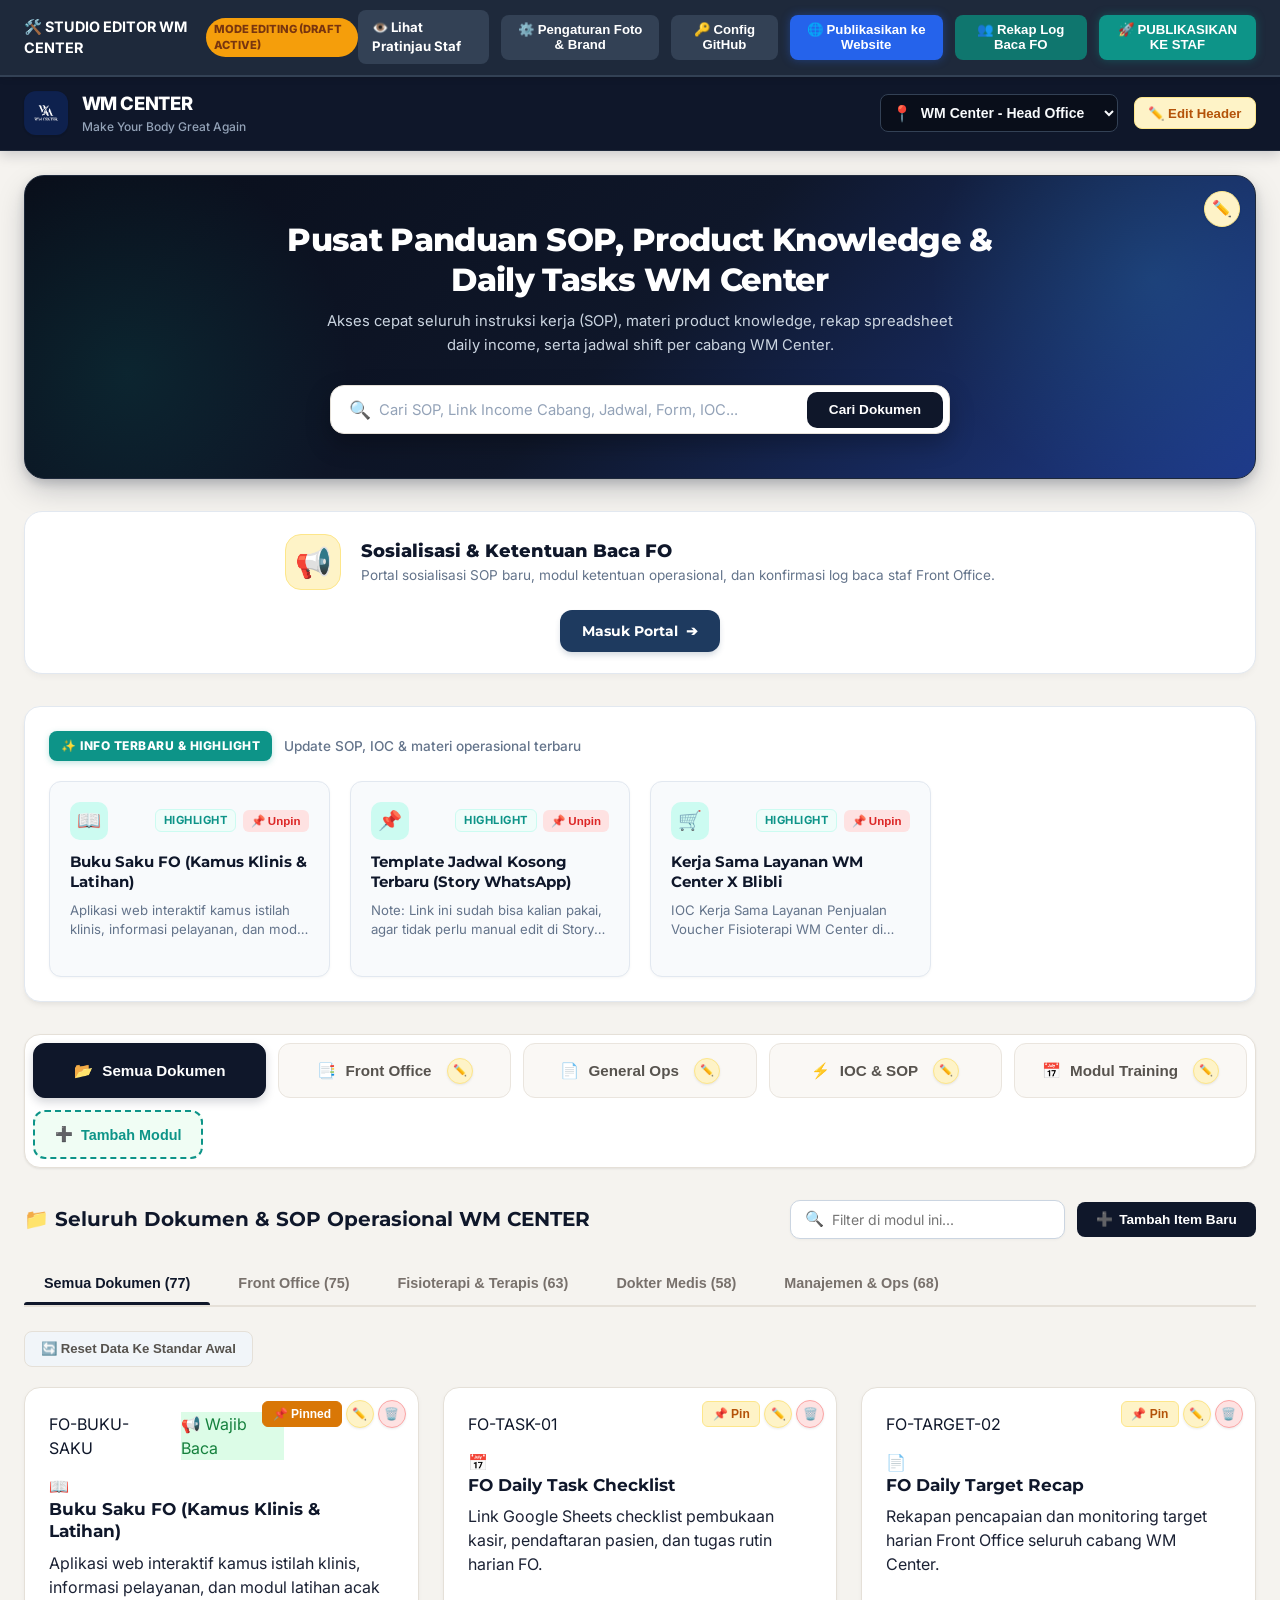
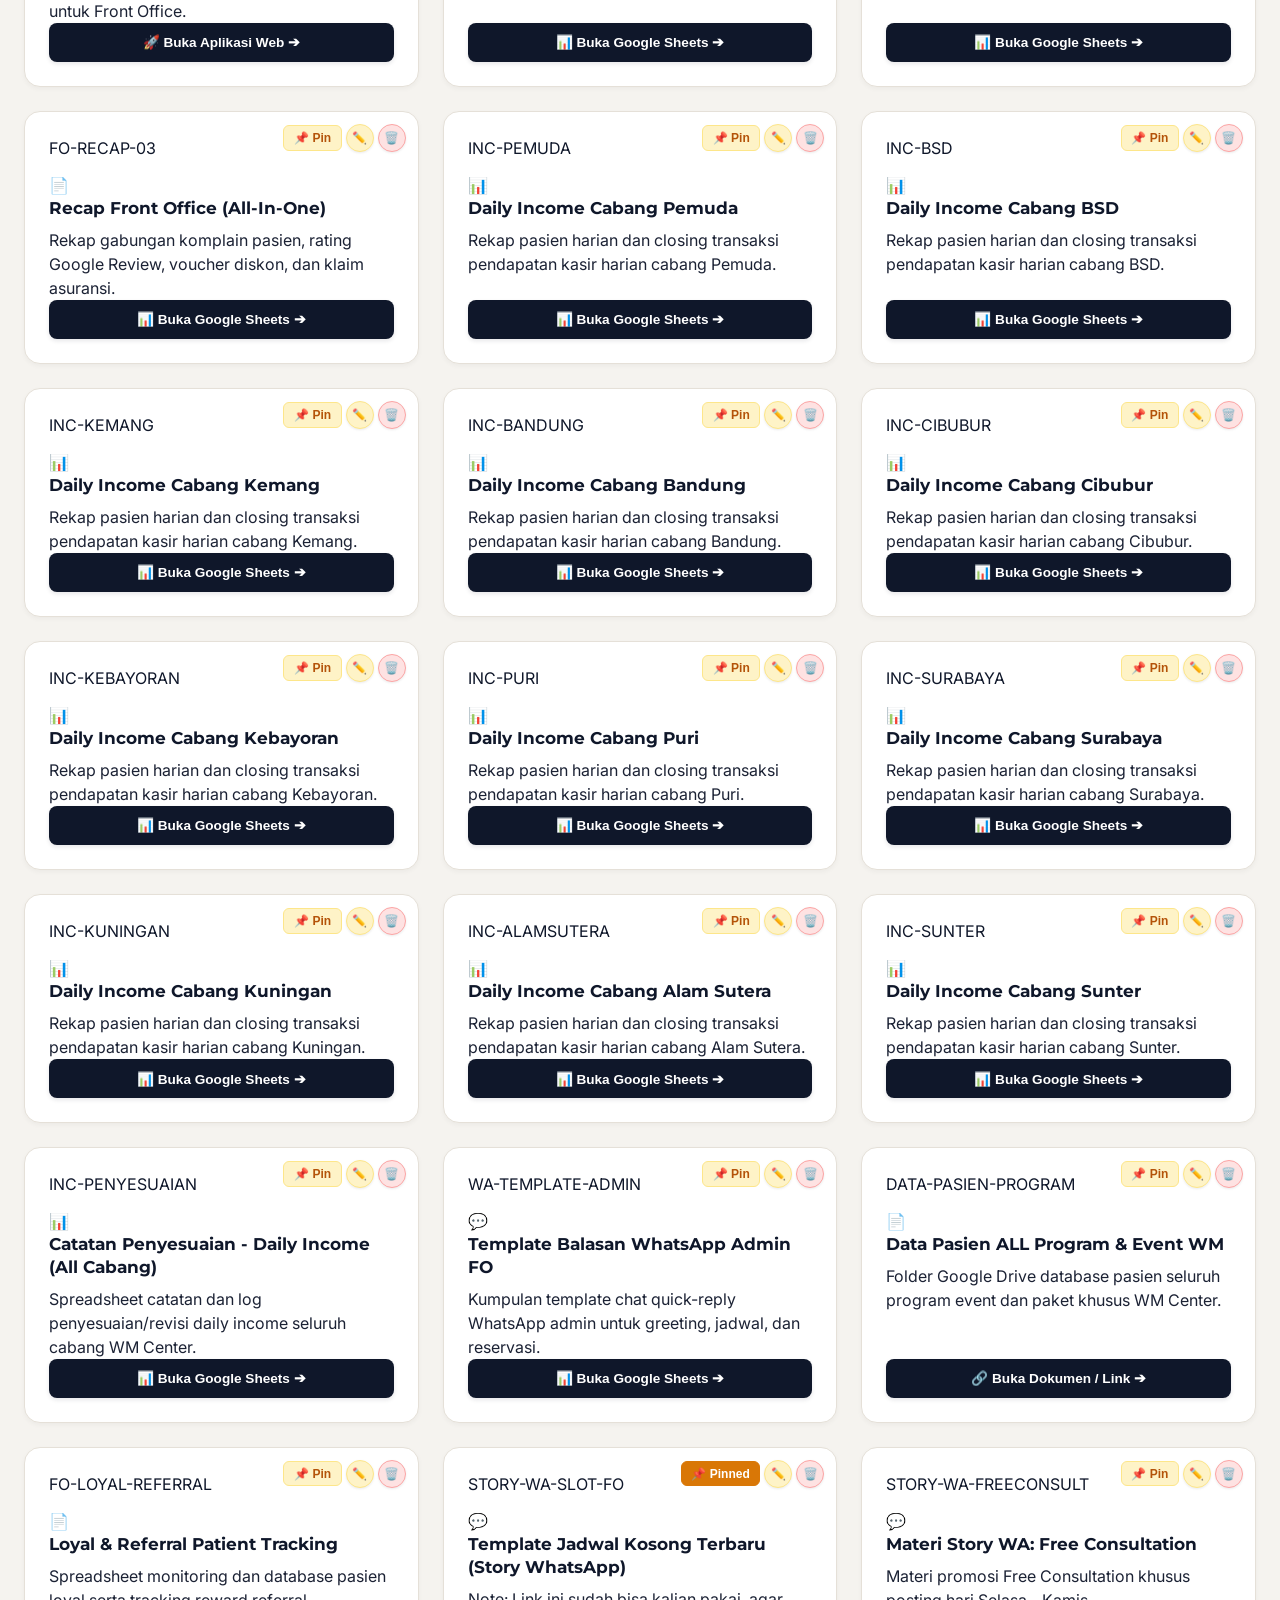
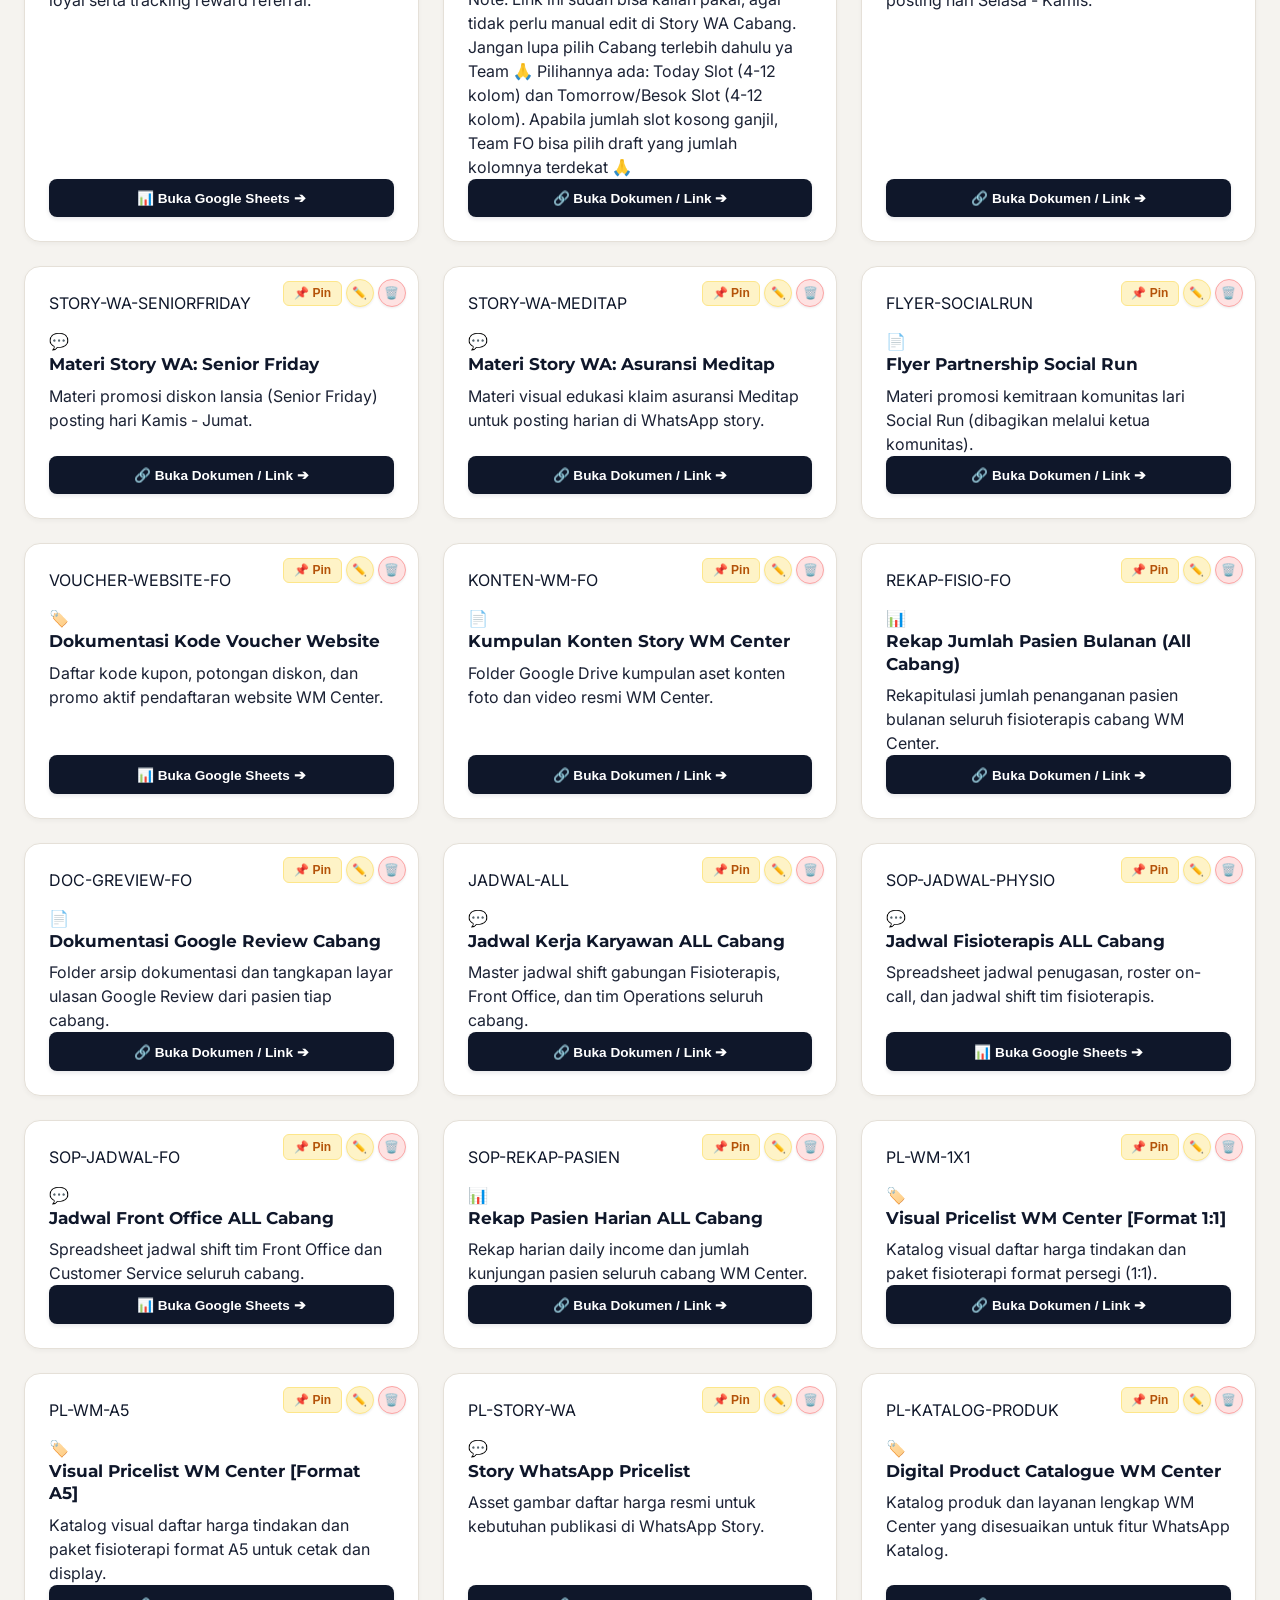
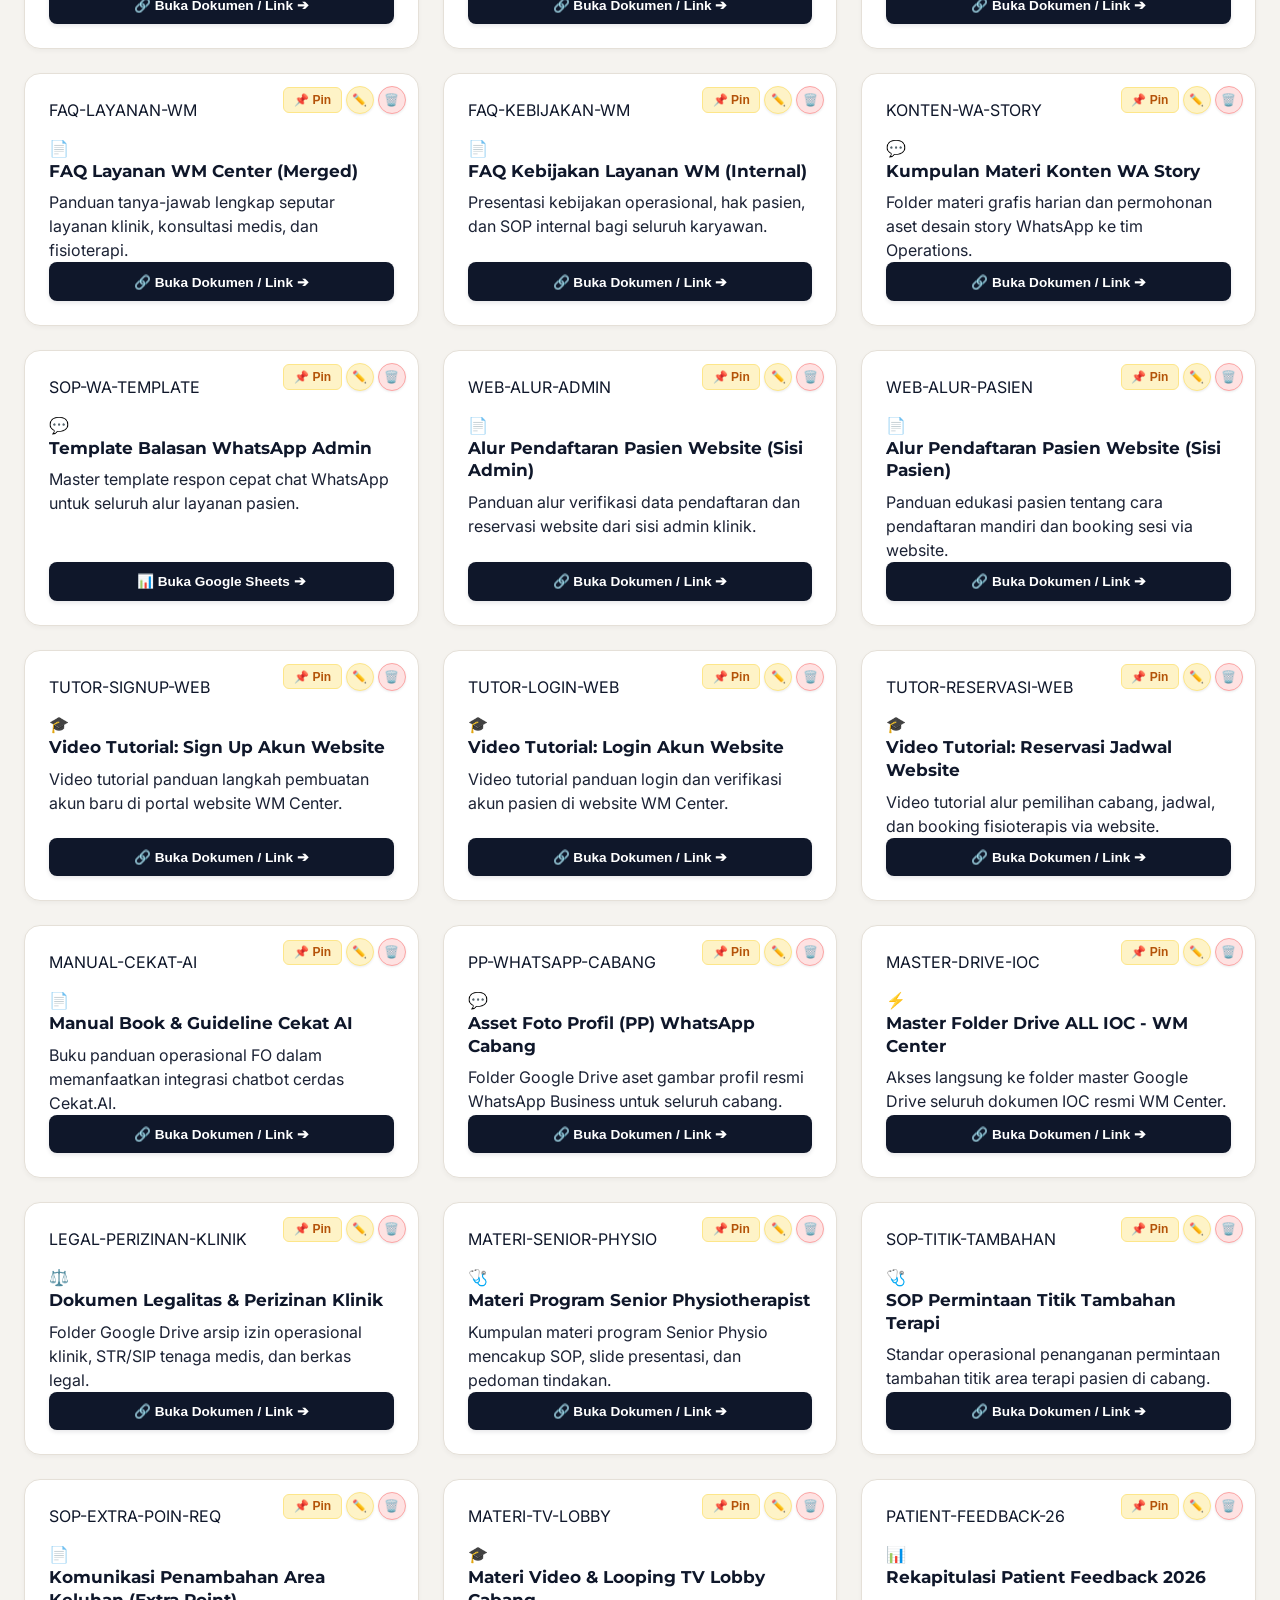
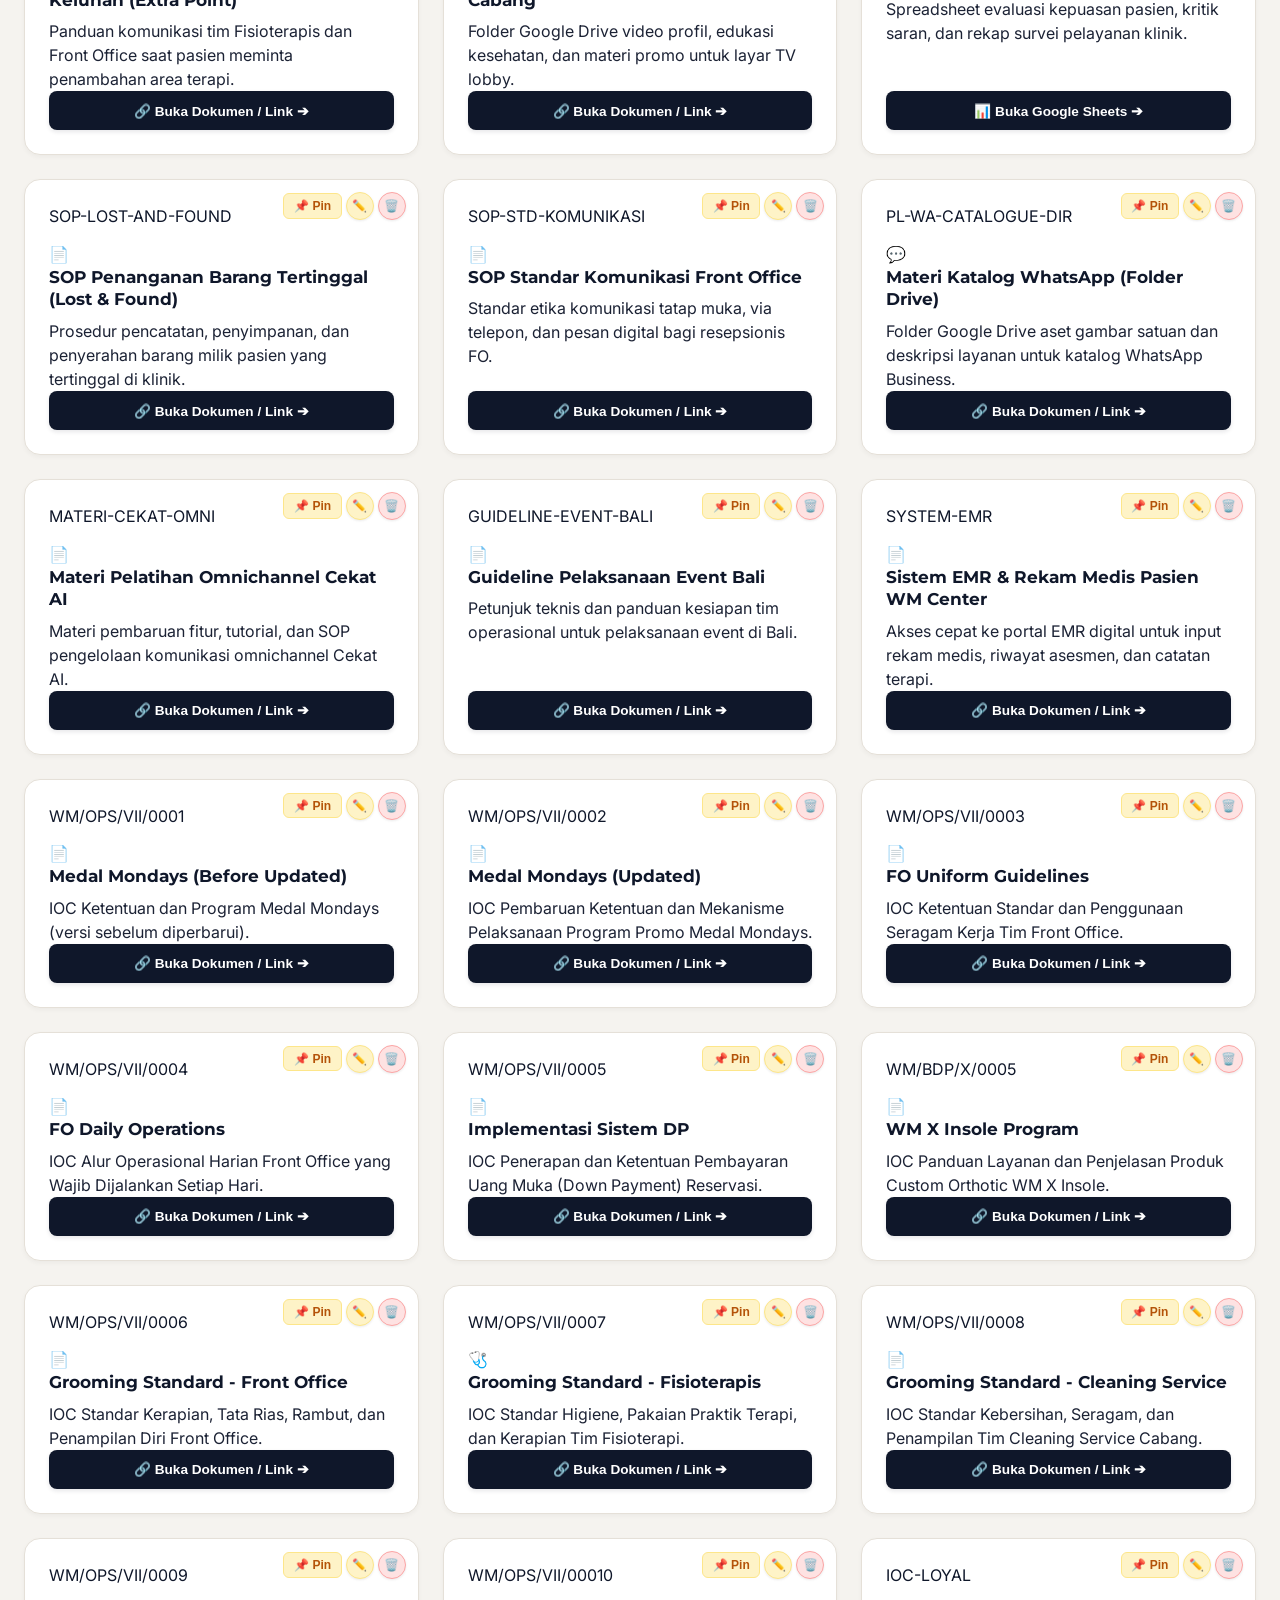
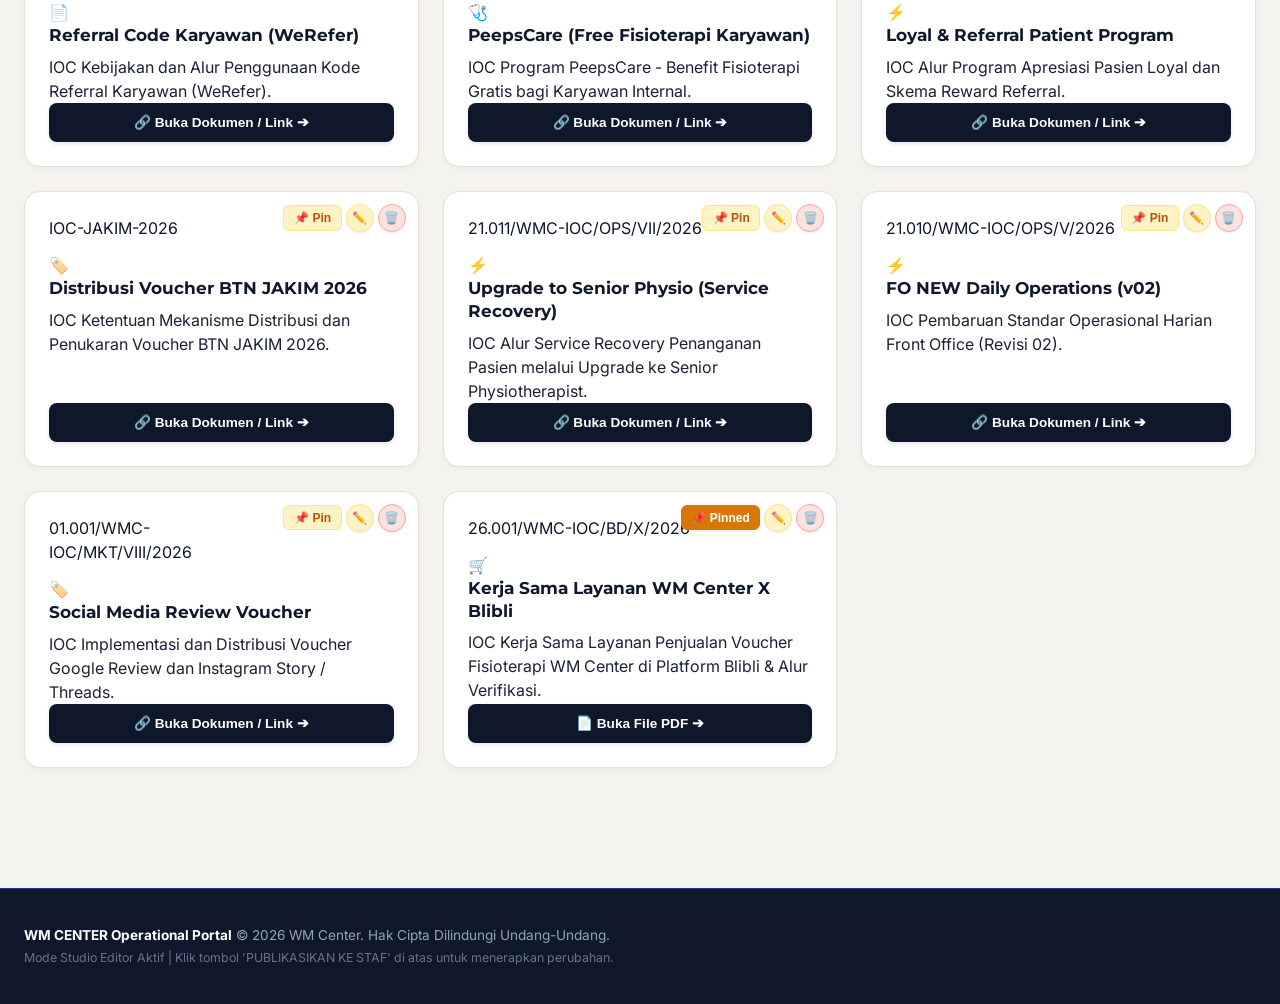
==== editor.html @ d4b67b60 "fix: make editor.html push its own state to GitHub as well" ====
<!DOCTYPE html>
<html lang="id">
<head>
  <meta charset="UTF-8" />
  <meta http-equiv="Cache-Control" content="no-cache, no-store, must-revalidate" />
  <meta http-equiv="Pragma" content="no-cache" />
  <meta http-equiv="Expires" content="0" />
  <meta name="viewport" content="width=device-width, initial-scale=1.0" />
  <title>Studio Editor | WM Center Dashboard Manager</title>
  <link rel="icon" id="faviconImg" href="[data-uri]" />
  <style>
/* Modern WM Center ClinicOps Design System & Studio Editor */
@import url('https://fonts.googleapis.com/css2?family=Inter:wght@300;400;500;600;700&family=Montserrat:wght@500;600;700;800&display=swap');

:root {
  --primary: #0F172A;
  --primary-hover: #1E293B;
  --primary-light: #EDE8DF;
  --secondary: #0F172A;
  --text-main: #0F172A;
  --text-muted: #57534E;
  --text-light: #78716C;
  --bg-main: #F5F3EF;
  --card-bg: #FFFFFF;
  --border-color: #E5E0D8;
  
  --success: #059669;
  --success-light: #D1FAE5;
  --warning: #D97706;
  --warning-light: #FEF3C7;
  --danger: #DC2626;
  --danger-light: #FEE2E2;
  --info: #0284C7;
  --info-light: #E0F2FE;

  --radius-sm: 8px;
  --radius-md: 12px;
  --radius-lg: 16px;
  --radius-xl: 24px;

  --shadow-sm: 0 1px 3px rgba(28, 25, 23, 0.05), 0 1px 2px rgba(28, 25, 23, 0.03);
  --shadow-md: 0 4px 6px -1px rgba(28, 25, 23, 0.07), 0 2px 4px -1px rgba(28, 25, 23, 0.04);
  --shadow-lg: 0 10px 15px -3px rgba(28, 25, 23, 0.09), 0 4px 6px -2px rgba(28, 25, 23, 0.04);
  --shadow-xl: 0 20px 25px -5px rgba(28, 25, 23, 0.12), 0 10px 10px -5px rgba(28, 25, 23, 0.04);

  --transition: all 0.2s cubic-bezier(0.4, 0, 0.2, 1);
}

* {
  box-sizing: border-box;
  margin: 0;
  padding: 0;
}

body {
  font-family: 'Inter', -apple-system, BlinkMacSystemFont, sans-serif;
  background-color: var(--bg-main);
  color: var(--text-main);
  line-height: 1.5;
  -webkit-font-smoothing: antialiased;
}

h1, h2, h3, h4, h5, h6 {
  font-family: 'Montserrat', sans-serif;
  font-weight: 700;
  color: var(--secondary);
}

/* Studio Editor Top Header Bar */
.editor-top-bar {
  background-color: #1E293B;
  color: #FFFFFF;
  padding: 0.65rem 1.5rem;
  display: flex;
  align-items: center;
  justify-content: space-between;
  position: sticky;
  top: 0;
  z-index: 150;
  border-bottom: 2px solid #334155;
  box-shadow: var(--shadow-md);
}

.editor-title-badge {
  display: flex;
  align-items: center;
  gap: 0.6rem;
  font-weight: 700;
  font-size: 0.9rem;
}

.draft-pill {
  background: #F59E0B;
  color: #78350F;
  font-size: 0.7rem;
  font-weight: 800;
  padding: 0.15rem 0.5rem;
  border-radius: 999px;
  text-transform: uppercase;
}

.editor-actions {
  display: flex;
  align-items: center;
  gap: 0.75rem;
}

.btn-editor-action {
  padding: 0.45rem 0.85rem;
  border-radius: var(--radius-sm);
  font-size: 0.825rem;
  font-weight: 700;
  cursor: pointer;
  border: none;
  display: inline-flex;
  align-items: center;
  gap: 0.35rem;
  text-decoration: none;
  transition: var(--transition);
}

.btn-preview {
  background-color: #334155;
  color: #FFFFFF;
}

.btn-preview:hover {
  background-color: #475569;
}

.btn-publish {
  background-color: #0D9488;
  color: #FFFFFF;
  box-shadow: 0 0 10px rgba(13, 148, 136, 0.4);
}

.btn-publish:hover {
  background-color: #0F766E;
}

/* Layout */
.app-container {
  min-height: 100vh;
  display: flex;
  flex-direction: column;
}

/* Navbar */
.navbar {
  background-color: #0F172A;
  border-bottom: 1px solid #1E293B;
  box-shadow: 0 4px 12px rgba(15, 23, 42, 0.18);
}

.navbar-inner {
  max-width: 1320px;
  margin: 0 auto;
  padding: 0.85rem 1.5rem;
  display: flex;
  align-items: center;
  justify-content: space-between;
  gap: 1.5rem;
}

.brand {
  display: flex;
  align-items: center;
  gap: 0.85rem;
  text-decoration: none;
}

.brand-logo {
  width: 44px;
  height: 44px;
  border-radius: var(--radius-md);
  object-fit: cover;
  box-shadow: var(--shadow-sm);
}

.brand-info {
  display: flex;
  flex-direction: column;
}

.brand-title {
  font-size: 1.15rem;
  font-weight: 800;
  letter-spacing: -0.02em;
  color: #FFFFFF;
}

.brand-subtitle {
  font-size: 0.75rem;
  color: #94A3B8;
  font-weight: 500;
}

.nav-controls {
  display: flex;
  align-items: center;
  gap: 1rem;
}

.branch-select-wrapper {
  position: relative;
  display: flex;
  align-items: center;
}

.select-icon {
  position: absolute;
  left: 0.75rem;
  color: #38BDF8;
  pointer-events: none;
  font-size: 1rem;
}

.branch-select {
  padding: 0.55rem 1rem 0.55rem 2.25rem;
  border: 1px solid #334155;
  border-radius: var(--radius-sm);
  background-color: #090E1A;
  color: #F8FAFC;
  font-weight: 600;
  font-size: 0.875rem;
  cursor: pointer;
  outline: none;
  transition: var(--transition);
}

.branch-select:hover {
  border-color: #64748B;
}

.role-pills {
  display: flex;
  background-color: #090E1A;
  border: 1px solid #334155;
  padding: 3px;
  border-radius: var(--radius-md);
  gap: 2px;
}

.role-pill {
  padding: 0.45rem 0.85rem;
  border: none;
  background: transparent;
  color: #94A3B8;
  font-size: 0.825rem;
  font-weight: 600;
  border-radius: var(--radius-sm);
  cursor: pointer;
  transition: var(--transition);
}

.role-pill.active {
  background-color: #1E293B;
  color: #FFFFFF;
  box-shadow: 0 1px 3px rgba(0, 0, 0, 0.3);
}

.role-pill:hover:not(.active) {
  color: #F8FAFC;
}

/* Main Content */
.main-content {
  max-width: 1320px;
  width: 100%;
  margin: 0 auto;
  padding: 1.5rem;
  flex: 1;
}

/* Sleek Operational Hero Header (Midnight & Warm Cream) */
.ops-hero-section {
  background: linear-gradient(135deg, #090E1A 0%, #0F172A 50%, #1E3A8A 100%);
  border-radius: 20px;
  padding: 2.75rem 2rem;
  margin-bottom: 2rem;
  color: #FFFFFF;
  box-shadow: 0 12px 30px -4px rgba(15, 23, 42, 0.25), 0 4px 10px rgba(15, 23, 42, 0.15);
  position: relative;
  overflow: hidden;
  text-align: center;
  border: 1px solid #1E293B;
}

.ops-hero-section::before {
  content: "";
  position: absolute;
  top: -40%;
  right: -10%;
  width: 450px;
  height: 450px;
  background: radial-gradient(circle, rgba(56, 189, 248, 0.15) 0%, transparent 70%);
  pointer-events: none;
}

.ops-hero-section::after {
  content: "";
  position: absolute;
  bottom: -40%;
  left: -10%;
  width: 450px;
  height: 450px;
  background: radial-gradient(circle, rgba(13, 148, 136, 0.15) 0%, transparent 70%);
  pointer-events: none;
}

.ops-hero-content {
  position: relative;
  z-index: 2;
  max-width: 780px;
  margin: 0 auto;
}

.ops-live-badge {
  display: inline-flex;
  align-items: center;
  gap: 0.5rem;
  background: rgba(255, 255, 255, 0.12);
  backdrop-filter: blur(8px);
  padding: 0.35rem 0.95rem;
  border-radius: 999px;
  font-size: 0.775rem;
  font-weight: 600;
  margin-bottom: 1rem;
  border: 1px solid rgba(255, 255, 255, 0.2);
  color: #E2E8F0;
}

.ops-live-dot {
  width: 8px;
  height: 8px;
  border-radius: 50%;
  background-color: #38BDF8;
  box-shadow: 0 0 10px #38BDF8;
  animation: pulseDot 2s infinite;
}

@keyframes pulseDot {
  0% { opacity: 1; transform: scale(1); }
  50% { opacity: 0.4; transform: scale(0.85); }
  100% { opacity: 1; transform: scale(1); }
}

.ops-hero-title {
  font-size: 2rem;
  font-weight: 800;
  color: #FFFFFF;
  line-height: 1.25;
  margin-bottom: 0.65rem;
  letter-spacing: -0.02em;
}

.ops-hero-subtitle {
  font-size: 0.925rem;
  color: #CBD5E1;
  line-height: 1.6;
  margin-bottom: 1.75rem;
  max-width: 640px;
  margin-left: auto;
  margin-right: auto;
}

.ops-search-bar {
  display: flex;
  align-items: center;
  gap: 0.5rem;
  background: #FFFFFF;
  padding: 0.35rem 0.4rem 0.35rem 1.15rem;
  border-radius: 14px;
  box-shadow: 0 10px 25px rgba(0, 0, 0, 0.25);
  max-width: 620px;
  margin: 0 auto;
  border: 1px solid #E5E0D8;
}

.ops-search-icon {
  font-size: 1.1rem;
  color: #64748B;
}

.ops-search-input {
  flex: 1;
  border: none;
  outline: none;
  font-size: 0.925rem;
  font-family: inherit;
  color: #0F172A;
  background: transparent;
  padding: 0.45rem 0;
}

.ops-search-input::placeholder {
  color: #94A3B8;
}

.btn-ops-search {
  background: #0F172A;
  color: #FFFFFF;
  border: none;
  padding: 0.65rem 1.35rem;
  border-radius: 10px;
  font-weight: 700;
  font-size: 0.85rem;
  cursor: pointer;
  transition: all 0.2s ease;
  white-space: nowrap;
}

.btn-ops-search:hover {
  background: #1E293B;
  box-shadow: 0 4px 12px rgba(15, 23, 42, 0.4);
}

@media (max-width: 768px) {
  .ops-hero-section {
    padding: 2rem 1.25rem;
  }
  .ops-hero-title {
    font-size: 1.5rem;
  }
  .ops-search-bar {
    flex-direction: column;
    padding: 0.75rem;
    gap: 0.75rem;
  }
  .btn-ops-search {
    width: 100%;
  }
}

/* Primary Navigation Module Tabs */
.module-tabs {
  display: flex;
  gap: 0.75rem;
  margin-bottom: 2rem;
  background: #FFFFFF;
  padding: 0.5rem;
  border-radius: var(--radius-lg);
  border: 1px solid var(--border-color);
  box-shadow: var(--shadow-sm);
  flex-wrap: wrap;
}

.module-tab-btn {
  flex: 1;
  min-width: 200px;
  padding: 0.85rem 1.25rem;
  border: 1px solid #EAE5DE;
  background: #FAF8F5;
  color: #57534E;
  font-size: 0.95rem;
  font-weight: 700;
  border-radius: var(--radius-md);
  cursor: pointer;
  display: flex;
  align-items: center;
  justify-content: center;
  gap: 0.6rem;
  transition: var(--transition);
}

.module-tab-btn.active {
  background-color: #0F172A;
  color: #FFFFFF;
  border-color: #0F172A;
  box-shadow: 0 4px 10px rgba(15, 23, 42, 0.18);
}

.module-tab-btn:hover:not(.active) {
  background-color: #EDE8DF;
  color: #0F172A;
  border-color: #D6CEC3;
}

/* Edit Pencil on Module Tabs */
.btn-edit-moduletab {
  position: relative !important;
  top: auto !important;
  right: auto !important;
  display: inline-flex !important;
  margin-left: 0.35rem;
  flex-shrink: 0;
}

/* Category Filter Tabs */
.sop-section {
  margin-bottom: 3rem;
}

.category-tabs {
  display: flex;
  gap: 0.5rem;
  border-bottom: 2px solid #E5E0D8;
  margin-bottom: 1.5rem;
  overflow-x: auto;
  padding-bottom: 2px;
}

.tab-btn {
  padding: 0.75rem 1.25rem;
  background: none;
  border: none;
  font-size: 0.9rem;
  font-weight: 600;
  color: #78716C;
  cursor: pointer;
  position: relative;
  white-space: nowrap;
  transition: var(--transition);
}

.tab-btn.active {
  color: #0F172A;
  font-weight: 700;
}

.tab-btn.active::after {
  content: '';
  position: absolute;
  bottom: -2px;
  left: 0;
  right: 0;
  height: 3px;
  background-color: #0F172A;
  border-radius: 3px 3px 0 0;
}

.tab-btn:hover:not(.active) {
  color: #0F172A;
}

/* Content Grid & Cards */
.content-grid {
  display: grid;
  grid-template-columns: repeat(auto-fill, minmax(320px, 1fr));
  gap: 1.5rem;
}

.item-card {
  background: #FFFFFF;
  border: 1px solid var(--border-color);
  border-radius: var(--radius-lg);
  padding: 1.5rem;
  box-shadow: 0 2px 5px rgba(28, 25, 23, 0.04);
  display: flex;
  flex-direction: column;
  justify-content: space-between;
  transition: var(--transition);
  position: relative;
}

.item-card:hover {
  transform: translateY(-3px);
  box-shadow: 0 10px 20px -3px rgba(15, 23, 42, 0.1);
  border-color: #D6CEC3;
}

.card-top {
  display: flex;
  align-items: flex-start;
  justify-content: space-between;
  margin-bottom: 0.85rem;
  gap: 0.5rem;
}

.card-badges-wrapper {
  display: flex;
  flex-wrap: wrap;
  gap: 0.35rem;
  align-items: center;
  flex: 1;
}

/* Multi-category Checkbox Chips */
.form-categories-checkbox-grid {
  display: flex;
  flex-wrap: wrap;
  gap: 0.5rem;
  background: #F8FAFC;
  border: 1px solid var(--border-color);
  padding: 0.6rem 0.75rem;
  border-radius: var(--radius-sm);
  min-height: 44px;
}

.category-chip-checkbox {
  display: inline-flex;
  align-items: center;
  gap: 0.4rem;
  background: #FFFFFF;
  border: 1px solid #CBD5E1;
  padding: 0.35rem 0.65rem;
  border-radius: 999px;
  font-size: 0.8rem;
  font-weight: 600;
  cursor: pointer;
  user-select: none;
  transition: var(--transition);
}

.category-chip-checkbox:hover {
  border-color: var(--primary);
  background: var(--primary-light);
}

.category-chip-checkbox input[type="checkbox"] {
  cursor: pointer;
  accent-color: var(--primary);
  width: 15px;
  height: 15px;
  margin: 0;
}

.category-chip-checkbox.checked {
  background: var(--primary-light);
  border-color: #99F6E4;
  color: var(--primary-hover);
}

.card-badge {
  font-size: 0.725rem;
  font-weight: 700;
  text-transform: uppercase;
  letter-spacing: 0.05em;
  padding: 0.25rem 0.6rem;
  border-radius: var(--radius-sm);
}

.badge-fo { background: #E0F2FE; color: #0369A1; }
.badge-physio { background: #CCFBF1; color: #0F766E; }
.badge-doctor { background: #F3E8FF; color: #6B21A8; }
.badge-management { background: #FEF3C7; color: #B45309; }
.badge-emerald { background: #D1FAE5; color: #065F46; }
.badge-rose { background: #FFE4E6; color: #9F1239; }
.badge-cyan { background: #CFFAFE; color: #155E75; }
.badge-indigo { background: #E0E7FF; color: #3730A3; }
.badge-amber { background: #FEF3C7; color: #92400E; }
.badge-orange { background: #FFEDD5; color: #9A3412; }

.card-type-tag {
  font-size: 0.75rem;
  font-weight: 600;
  color: var(--text-light);
  font-family: monospace;
}

.card-title {
  font-size: 1.05rem;
  font-weight: 700;
  color: var(--secondary);
  margin-bottom: 0.5rem;
  line-height: 1.35;
}

.card-summary {
  font-size: 0.85rem;
  color: var(--text-muted);
  margin-bottom: 1.25rem;
  display: -webkit-box;
  -webkit-line-clamp: 3;
  -webkit-box-orient: vertical;
  overflow: hidden;
}

.btn-open-link {
  width: 100%;
  padding: 0.65rem;
  background-color: #0F172A;
  color: #FFFFFF;
  border: 1px solid transparent;
  border-radius: var(--radius-sm);
  font-weight: 700;
  font-size: 0.85rem;
  cursor: pointer;
  display: flex;
  align-items: center;
  justify-content: center;
  gap: 0.5rem;
  text-decoration: none;
  transition: var(--transition);
  box-shadow: 0 2px 4px rgba(15, 23, 42, 0.1);
}

.btn-open-link:hover {
  background-color: #1E293B;
  color: #FFFFFF;
  box-shadow: 0 4px 8px rgba(15, 23, 42, 0.2);
}

/* Inline Edit Pencil Buttons */
.btn-inline-edit {
  position: absolute;
  top: 8px;
  right: 8px;
  background: #FEF3C7;
  color: #B45309;
  border: 1px solid #FDE68A;
  width: 28px;
  height: 28px;
  border-radius: 50%;
  display: flex;
  align-items: center;
  justify-content: center;
  font-size: 0.75rem;
  cursor: pointer;
  box-shadow: var(--shadow-sm);
  z-index: 10;
  transition: var(--transition);
}

.btn-inline-edit:hover {
  background: #FDE68A;
  transform: scale(1.1);
}

.btn-inline-delete {
  position: absolute;
  top: 8px;
  right: 40px;
  background: #FEE2E2;
  color: #DC2626;
  border: 1px solid #FCA5A5;
  width: 28px;
  height: 28px;
  border-radius: 50%;
  display: flex;
  align-items: center;
  justify-content: center;
  font-size: 0.75rem;
  cursor: pointer;
  box-shadow: var(--shadow-sm);
  z-index: 10;
  transition: var(--transition);
}

.btn-inline-delete:hover {
  background: #FCA5A5;
  transform: scale(1.1);
}

/* SOP Controls Bar */
.admin-bar-controls {
  display: flex;
  align-items: center;
  gap: 0.75rem;
  margin-bottom: 1rem;
  flex-wrap: wrap;
}

.btn-add-sop {
  background-color: var(--primary);
  color: white;
  border: none;
  padding: 0.6rem 1.2rem;
  border-radius: var(--radius-sm);
  font-weight: 700;
  font-size: 0.85rem;
  cursor: pointer;
  display: inline-flex;
  align-items: center;
  gap: 0.4rem;
  transition: var(--transition);
}

.btn-add-sop:hover {
  background-color: var(--primary-hover);
}

.btn-reset-sops {
  background-color: #F1F5F9;
  color: var(--text-muted);
  border: 1px solid var(--border-color);
  padding: 0.6rem 1rem;
  border-radius: var(--radius-sm);
  font-weight: 600;
  font-size: 0.825rem;
  cursor: pointer;
  transition: var(--transition);
}

.btn-reset-sops:hover {
  background-color: #E2E8F0;
  color: var(--secondary);
}

/* Form Modal Elements */
.form-group {
  margin-bottom: 1.15rem;
  display: flex;
  flex-direction: column;
  gap: 0.4rem;
}

.form-label {
  font-size: 0.85rem;
  font-weight: 700;
  color: var(--secondary);
}

.form-input, .form-select, .form-textarea {
  width: 100%;
  padding: 0.65rem 0.85rem;
  border: 1px solid var(--border-color);
  border-radius: var(--radius-sm);
  font-size: 0.9rem;
  font-family: inherit;
  outline: none;
  transition: var(--transition);
}

.form-input:focus, .form-select:focus, .form-textarea:focus {
  border-color: var(--primary);
  box-shadow: 0 0 0 3px rgba(13, 148, 136, 0.15);
}

.form-textarea {
  min-height: 100px;
  resize: vertical;
}

.modal-footer-actions {
  display: flex;
  justify-content: flex-end;
  gap: 0.75rem;
  padding-top: 1.25rem;
  border-top: 1px solid var(--border-color);
  margin-top: 1.5rem;
}

/* Modal Drawer */
.modal-overlay {
  position: fixed;
  inset: 0;
  background: rgba(15, 23, 42, 0.6);
  backdrop-filter: blur(4px);
  z-index: 200;
  display: flex;
  align-items: center;
  justify-content: center;
  opacity: 0;
  pointer-events: none;
  transition: var(--transition);
  padding: 1.5rem;
}

.modal-overlay.active {
  opacity: 1;
  pointer-events: auto;
}

.modal-box {
  background: var(--card-bg);
  border-radius: var(--radius-xl);
  max-width: 720px;
  width: 100%;
  max-height: 85vh;
  display: flex;
  flex-direction: column;
  box-shadow: var(--shadow-xl);
  overflow: hidden;
  transform: translateY(20px);
  transition: var(--transition);
}

.modal-overlay.active .modal-box {
  transform: translateY(0);
}

.modal-header {
  padding: 1.5rem 1.75rem;
  border-bottom: 1px solid var(--border-color);
  display: flex;
  align-items: center;
  justify-content: space-between;
}

.modal-close {
  background: #F1F5F9;
  border: none;
  width: 36px;
  height: 36px;
  border-radius: 50%;
  cursor: pointer;
  display: flex;
  align-items: center;
  justify-content: center;
  font-size: 1.2rem;
  color: var(--text-muted);
  transition: var(--transition);
}

.modal-close:hover {
  background: #E2E8F0;
  color: var(--secondary);
}

.modal-body {
  padding: 1.75rem;
  overflow-y: auto;
  font-size: 0.925rem;
  color: var(--text-main);
  line-height: 1.6;
}

.notice-box {
  background: #FEF2F2;
  border-left: 4px solid #EF4444;
  padding: 0.85rem 1rem;
  border-radius: 0 var(--radius-sm) var(--radius-sm) 0;
  margin: 1rem 0;
  font-size: 0.85rem;
  color: #991B1B;
}

/* Footer */
.footer {
  background-color: var(--secondary);
  color: #94A3B8;
  padding: 2rem 1.5rem;
  border-top: 1px solid var(--border-color);
  text-align: center;
  font-size: 0.85rem;
}

.footer strong {
  color: #FFFFFF;
}

.admin-link {
  color: #0D9488;
  text-decoration: none;
  font-weight: 600;
}

.admin-link:hover {
  text-decoration: underline;
}

/* Toast Notification */
.toast {
  position: fixed;
  top: 1.5rem;
  right: 1.5rem;
  background: #0F172A;
  color: #FFFFFF;
  padding: 1rem 1.75rem;
  border-radius: 14px;
  font-weight: 700;
  font-size: 0.925rem;
  box-shadow: 0 20px 35px -10px rgba(0, 0, 0, 0.45), 0 0 0 1.5px rgba(255, 255, 255, 0.15);
  border-left: 5px solid #10B981;
  z-index: 9999999 !important;
  opacity: 0;
  transform: translateY(-25px) scale(0.95);
  transition: all 0.3s cubic-bezier(0.16, 1, 0.3, 1);
  pointer-events: auto;
  display: flex;
  align-items: center;
  gap: 0.75rem;
}

.toast.show {
  opacity: 1;
  transform: translateY(0) scale(1);
}

/* Responsive */
@media (max-width: 900px) {
  .navbar-inner {
    flex-direction: column;
    align-items: stretch;
  }
  .nav-controls {
    flex-wrap: wrap;
  }
  .hero-card {
    min-height: auto;
  }
  .hero-title {
    font-size: 1.5rem;
  }
}

/* Quick Emoji Picker & Module Tabs Button */
.btn-quick-emoji {
  background: #FFFFFF;
  border: 1px solid #CBD5E1;
  border-radius: 6px;
  padding: 0.25rem 0.45rem;
  font-size: 1.1rem;
  cursor: pointer;
  transition: all 0.15s ease;
}
.btn-quick-emoji:hover {
  background: #E2E8F0;
  transform: scale(1.15);
}

.btn-add-module-tab {
  flex: 0 0 auto;
  min-width: 140px;
  padding: 0.85rem 1.25rem;
  border: 2px dashed #0D9488;
  background: #F0FDF4;
  color: #0D9488;
  font-size: 0.9rem;
  font-weight: 700;
  border-radius: var(--radius-md);
  cursor: pointer;
  display: flex;
  align-items: center;
  justify-content: center;
  gap: 0.5rem;
  transition: var(--transition);
}
.btn-add-module-tab:hover {
  background: #DCFCE7;
  border-color: #059669;
}

/* Drag & Drop Module Tabs feedback */
.module-tab-btn[draggable="true"] {
  cursor: grab;
}
.module-tab-btn.dragging {
  opacity: 0.4;
  border: 2px dashed #0D9488 !important;
  cursor: grabbing;
}
.module-tab-btn.drag-over {
  border-color: #059669 !important;
  background-color: #ECFDF5 !important;
  transform: scale(1.03);
}

/* FEATURED / LATEST INFO SECTION STYLING */
.latest-info-section {
  margin-bottom: 2rem;
  background: #FFFFFF;
  border: 1px solid #E2E8F0;
  border-radius: 16px;
  padding: 1.5rem;
  box-shadow: 0 4px 6px -1px rgba(0, 0, 0, 0.05), 0 2px 4px -1px rgba(0, 0, 0, 0.03);
}

.latest-info-header {
  display: flex;
  justify-content: space-between;
  align-items: center;
  margin-bottom: 1.25rem;
  flex-wrap: wrap;
  gap: 0.5rem;
}

.latest-info-title-box {
  display: flex;
  align-items: center;
  gap: 0.75rem;
  flex-wrap: wrap;
}

.badge-latest-info {
  background: #0D9488;
  color: #FFFFFF;
  font-size: 0.75rem;
  font-weight: 800;
  padding: 0.35rem 0.75rem;
  border-radius: 8px;
  letter-spacing: 0.5px;
  box-shadow: 0 2px 6px rgba(13, 148, 136, 0.25);
}

.latest-info-subtitle {
  font-size: 0.85rem;
  font-weight: 500;
  color: #64748B;
}

.latest-info-grid {
  display: grid;
  grid-template-columns: repeat(auto-fill, minmax(280px, 1fr));
  gap: 1.25rem;
}

.latest-info-card {
  background: #F8FAFC;
  border: 1px solid #E2E8F0;
  border-radius: 12px;
  padding: 1.25rem;
  position: relative;
  display: flex;
  flex-direction: column;
  transition: all 0.2s cubic-bezier(0.4, 0, 0.2, 1);
  box-shadow: 0 1px 3px rgba(0, 0, 0, 0.04);
}

.latest-info-card:hover {
  background: #FFFFFF;
  transform: translateY(-3px);
  box-shadow: 0 10px 25px -3px rgba(13, 148, 136, 0.15), 0 4px 6px -2px rgba(0, 0, 0, 0.04);
  border-color: #0D9488;
}

.latest-info-card-top {
  display: flex;
  align-items: center;
  justify-content: space-between;
  margin-bottom: 0.75rem;
}

.latest-info-icon-badge {
  width: 38px;
  height: 38px;
  border-radius: 10px;
  background: #CCFBF1;
  color: #0F766E;
  display: flex;
  align-items: center;
  justify-content: center;
  font-size: 1.2rem;
  transition: all 0.2s ease;
}

.latest-info-card:hover .latest-info-icon-badge {
  background: #0D9488;
  color: #FFFFFF;
  transform: scale(1.08);
}

.latest-info-pill {
  font-size: 0.7rem;
  font-weight: 700;
  color: #0D9488;
  background: #F0FDFA;
  border: 1px solid #CCFBF1;
  padding: 2px 8px;
  border-radius: 6px;
  text-transform: uppercase;
  letter-spacing: 0.5px;
}

.latest-info-title {
  font-size: 0.95rem;
  font-weight: 700;
  color: #0F172A;
  line-height: 1.35;
  margin-bottom: 0.5rem;
}

.latest-info-desc {
  font-size: 0.825rem;
  color: #64748B;
  line-height: 1.5;
  margin-bottom: 1rem;
  display: -webkit-box;
  -webkit-line-clamp: 2;
  -webkit-box-orient: vertical;
  overflow: hidden;
}

.btn-latest-info {
  width: 100%;
  padding: 0.55rem 0.85rem;
  background: #FFFFFF;
  color: #0D9488;
  border: 1.5px solid #CCFBF1;
  border-radius: 8px;
  font-weight: 700;
  font-size: 0.8rem;
  cursor: pointer;
  display: inline-flex;
  align-items: center;
  justify-content: center;
  gap: 0.4rem;
  text-decoration: none;
  transition: all 0.2s ease;
  margin-top: auto;
}

.latest-info-card:hover .btn-latest-info {
  background: #0D9488;
  color: #FFFFFF;
  border-color: #0D9488;
  box-shadow: 0 2px 6px rgba(13, 148, 136, 0.3);
}

.btn-card-pin {
  background: #FEF3C7;
  color: #B45309;
  border: 1px solid #FDE68A;
  padding: 0.3rem 0.6rem;
  border-radius: 6px;
  font-size: 0.75rem;
  font-weight: 700;
  cursor: pointer;
  transition: var(--transition);
}

.btn-card-pin:hover {
  background: #FDE68A;
}

.btn-card-pin.active {
  background: #D97706;
  color: #FFFFFF;
  border-color: #D97706;
}

/* Footer Admin & Layout */
.footer {
  background-color: #0F172A;
  color: #94A3B8;
  padding: 2.25rem 1.5rem;
  border-top: 1px solid #1E3A8A;
  margin-top: 3rem;
}

.footer-inner {
  max-width: 1320px;
  margin: 0 auto;
  display: flex;
  justify-content: space-between;
  align-items: center;
  flex-wrap: wrap;
  gap: 1.25rem;
  text-align: left;
}

.footer-info {
  font-size: 0.85rem;
  color: #94A3B8;
}

.footer-info strong {
  color: #FFFFFF;
}

.footer-subtext {
  margin-top: 0.25rem;
  font-size: 0.775rem;
  color: #64748B;
}

.btn-footer-admin {
  display: inline-flex;
  align-items: center;
  gap: 0.5rem;
  background: #1E293B;
  color: #94A3B8;
  border: 1px solid #334155;
  padding: 0.6rem 1.2rem;
  border-radius: 10px;
  font-size: 0.825rem;
  font-weight: 700;
  cursor: pointer;
  transition: all 0.2s ease;
  text-decoration: none;
}

.btn-footer-admin:hover {
  background: #334155;
  color: #FFFFFF;
  border-color: #0D9488;
  box-shadow: 0 4px 12px rgba(0, 0, 0, 0.3);
}

@media (max-width: 640px) {
  .footer-inner {
    flex-direction: column;
    text-align: center;
  }
}

/* Role Manager List Items */
.role-list-item {
  display: flex;
  align-items: center;
  gap: 0.5rem;
  background: #F8FAFC;
  border: 1px solid #E2E8F0;
  padding: 0.55rem 0.75rem;
  border-radius: 10px;
  margin-bottom: 0.5rem;
}

.role-list-item input[type="text"] {
  flex: 1;
  padding: 0.4rem 0.6rem;
  border: 1px solid #E2E8F0;
  border-radius: 6px;
  font-size: 0.875rem;
  font-weight: 600;
  outline: none;
}

.role-list-item input[type="text"]:focus {
  border-color: var(--primary);
  box-shadow: 0 0 0 2px rgba(13, 148, 136, 0.1);
}

.btn-role-action {
  padding: 0.35rem 0.6rem;
  border: none;
  border-radius: 6px;
  font-size: 0.75rem;
  font-weight: 700;
  cursor: pointer;
  transition: var(--transition);
}

.btn-role-save {
  background: #0D9488;
  color: white;
}

.btn-role-delete {
  background: #FEE2E2;
  color: #DC2626;
}

/* Save & Cancel Buttons */
.btn-save {
  background-color: var(--primary);
  color: white;
  border: none;
  padding: 0.65rem 1.5rem;
  border-radius: var(--radius-sm);
  font-weight: 700;
  font-size: 0.9rem;
  cursor: pointer;
  transition: var(--transition);
}

.btn-save:hover {
  background-color: var(--primary-hover);
}

.btn-cancel {
  background-color: #F1F5F9;
  color: var(--text-muted);
  border: 1px solid var(--border-color);
  padding: 0.65rem 1.5rem;
  border-radius: var(--radius-sm);
  font-weight: 600;
  font-size: 0.9rem;
  cursor: pointer;
  transition: var(--transition);
}

.btn-cancel:hover {
  background-color: #E2E8F0;
  color: var(--secondary);
}

.btn-admin-edit {
  padding: 0.45rem 0.85rem;
  border-radius: var(--radius-sm);
  font-size: 0.825rem;
  font-weight: 700;
  cursor: pointer;
  border: 1px solid #FDE68A;
  transition: var(--transition);
}

.btn-admin-edit:hover {
  background: #FDE68A;
}

.btn-item-emoji {
  background: #F1F5F9;
  border: 1px solid #CBD5E1;
  border-radius: 8px;
  font-size: 1.15rem;
  padding: 0.35rem 0.6rem;
  cursor: pointer;
  transition: all 0.15s ease;
}
.btn-item-emoji:hover {
  background: #CCFBF1;
  border-color: #0D9488;
  transform: translateY(-2px);
}
.card-module-tag {
  display: inline-flex;
  align-items: center;
  gap: 0.25rem;
  background: #F1F5F9;
  color: #475569;
  font-size: 0.72rem;
  font-weight: 700;
  padding: 0.2rem 0.55rem;
  border-radius: 999px;
  border: 1px solid #CBD5E1;
  text-transform: uppercase;
  letter-spacing: 0.02em;
}

.module-search-wrapper {
  display: flex;
  align-items: center;
  gap: 0.5rem;
  background: #FFFFFF;
  border: 1.5px solid #CBD5E1;
  border-radius: 10px;
  padding: 0.45rem 0.85rem;
  box-shadow: 0 1px 3px rgba(0,0,0,0.04);
  transition: all 0.2s ease;
}

.module-search-wrapper:focus-within {
  border-color: var(--primary);
  box-shadow: 0 0 0 3px var(--primary-light);
}
/* Ack / Reading Confirmation Styles */
.badge-ack-req {
  background: #EF4444;
  color: #FFFFFF;
  font-size: 0.68rem;
  font-weight: 800;
  padding: 0.2rem 0.55rem;
  border-radius: 6px;
  letter-spacing: 0.03em;
  display: inline-flex;
  align-items: center;
  gap: 0.25rem;
  box-shadow: 0 1px 3px rgba(239, 68, 68, 0.3);
}

.ack-status-bar {
  background: #F8FAFC;
  border: 1px solid #E2E8F0;
  border-radius: 8px;
  padding: 0.45rem 0.65rem;
  margin: 0.65rem 0;
  display: flex;
  align-items: center;
  justify-content: space-between;
  font-size: 0.775rem;
  gap: 0.5rem;
}

.ack-counter-pill {
  color: #0F766E;
  font-weight: 700;
  display: inline-flex;
  align-items: center;
  gap: 0.3rem;
  font-size: 0.775rem;
}

.card-actions-grid {
  display: flex;
  flex-direction: column;
  gap: 0.45rem;
  margin-top: auto;
}

.btn-ack-confirm {
  width: 100%;
  padding: 0.45rem 0.75rem;
  background: #0D9488;
  color: #FFFFFF;
  border: none;
  border-radius: 8px;
  font-weight: 700;
  font-size: 0.8rem;
  cursor: pointer;
  display: inline-flex;
  align-items: center;
  justify-content: center;
  gap: 0.35rem;
  transition: all 0.2s ease;
}

.btn-ack-confirm:hover {
  background: #0F766E;
  transform: translateY(-1px);
  box-shadow: 0 2px 6px rgba(13, 148, 136, 0.3);
}

.btn-ack-viewlog {
  width: 100%;
  padding: 0.4rem 0.75rem;
  background: #F1F5F9;
  color: #334155;
  border: 1px solid #CBD5E1;
  border-radius: 8px;
  font-weight: 600;
  font-size: 0.775rem;
  cursor: pointer;
  display: inline-flex;
  align-items: center;
  justify-content: center;
  gap: 0.35rem;
  transition: all 0.2s ease;
}

.btn-ack-viewlog:hover {
  background: #E2E8F0;
  color: #0F172A;
}

.btn-ack-gform {
  width: 100%;
  padding: 0.4rem 0.75rem;
  background: #EFF6FF;
  color: #1D4ED8;
  border: 1px solid #BFDBFE;
  border-radius: 8px;
  font-weight: 600;
  font-size: 0.775rem;
  cursor: pointer;
  display: inline-flex;
  align-items: center;
  justify-content: center;
  gap: 0.35rem;
  text-decoration: none;
  transition: all 0.2s ease;
}

.btn-ack-gform:hover {
  background: #DBEAFE;
}

.ack-log-table {
  width: 100%;
  border-collapse: collapse;
  font-size: 0.85rem;
}

.ack-log-table th {
  background: #F8FAFC;
  color: #475569;
  font-weight: 700;
  padding: 0.65rem 0.75rem;
  text-align: left;
  border-bottom: 2px solid #E2E8F0;
}

.ack-log-table td {
  padding: 0.65rem 0.75rem;
  border-bottom: 1px solid #F1F5F9;
  color: #1E293B;
}

.ack-log-table tr:hover td {
  background: #F8FAFC;
}

.ack-badge-verified {
  background: #DCFCE7;
  color: #15803D;
  font-size: 0.72rem;
  font-weight: 700;
  padding: 2px 6px;
  border-radius: 4px;
}
/* Standalone Module Hub Styling (WE Grow Style) */
.hub-container {
  max-width: 920px;
  margin: 0 auto 3rem auto;
  animation: fadeIn 0.3s ease-in-out;
}

@keyframes fadeIn {
  from { opacity: 0; transform: translateY(8px); }
  to { opacity: 1; transform: translateY(0); }
}

.hub-hero-card {
  background: #FFFFFF;
  border: 1px solid #E5E0D8;
  border-radius: 24px;
  padding: 2.75rem 2rem 2.25rem 2rem;
  text-align: center;
  box-shadow: 0 4px 20px rgba(15, 23, 42, 0.06);
  margin-bottom: 2rem;
  position: relative;
  overflow: hidden;
}

.hub-icon-circle {
  width: 76px;
  height: 76px;
  margin: 0 auto 1.25rem auto;
  background: #F0FDF4;
  border: 2px solid #DCFCE7;
  border-radius: 50%;
  display: flex;
  align-items: center;
  justify-content: center;
  font-size: 2.5rem;
  box-shadow: 0 4px 12px rgba(16, 185, 129, 0.15);
}

.hub-title {
  font-family: 'Montserrat', sans-serif;
  font-size: 1.75rem;
  font-weight: 800;
  color: #0F172A;
  margin-bottom: 0.5rem;
  letter-spacing: -0.02em;
}

.hub-subtitle {
  font-size: 0.95rem;
  color: #64748B;
  max-width: 580px;
  margin: 0 auto 2rem auto;
  line-height: 1.5;
}

.hub-nav-buttons {
  display: flex;
  flex-direction: column;
  gap: 0.85rem;
  max-width: 440px;
  margin: 0 auto;
}

.btn-hub-nav {
  width: 100%;
  padding: 0.85rem 1.5rem;
  border-radius: 12px;
  font-size: 0.975rem;
  font-weight: 700;
  cursor: pointer;
  display: flex;
  align-items: center;
  justify-content: center;
  gap: 0.65rem;
  transition: all 0.2s cubic-bezier(0.4, 0, 0.2, 1);
  border: none;
  font-family: inherit;
  box-shadow: 0 2px 4px rgba(0, 0, 0, 0.05);
}

.btn-hub-nav:hover {
  transform: translateY(-2px);
  box-shadow: 0 6px 16px rgba(0, 0, 0, 0.12);
}

.btn-hub-navy {
  background-color: #0F172A;
  color: #FFFFFF;
}

.btn-hub-navy:hover {
  background-color: #1E293B;
}

.btn-hub-orange {
  background-color: #EA580C;
  color: #FFFFFF;
}

.btn-hub-orange:hover {
  background-color: #C2410C;
}

.btn-hub-white {
  background-color: #FFFFFF;
  color: #0F172A;
  border: 2px solid #0F172A;
}

.btn-hub-white:hover {
  background-color: #F8FAFC;
}

.btn-hub-nav.active {
  ring: 3px solid #38BDF8;
  outline: 3px solid #38BDF8;
}

/* Hub Panels */
.hub-panel {
  display: none;
  background: #FFFFFF;
  border: 1px solid #E5E0D8;
  border-radius: 20px;
  padding: 2rem;
  box-shadow: 0 4px 15px rgba(0, 0, 0, 0.04);
  margin-top: 1rem;
}

.hub-panel.active {
  display: block;
}

/* Form Styles like Reference Image 1 */
.hub-section-heading {
  display: flex;
  align-items: center;
  gap: 0.5rem;
  font-family: 'Montserrat', sans-serif;
  font-size: 0.85rem;
  font-weight: 800;
  color: #0F172A;
  text-transform: uppercase;
  letter-spacing: 0.05em;
  margin-bottom: 1rem;
  padding-bottom: 0.4rem;
  border-bottom: 1px solid #F1F5F9;
}

.hub-section-heading::before {
  content: "";
  display: inline-block;
  width: 8px;
  height: 8px;
  border-radius: 50%;
  background-color: #D97706;
}

.form-grid-2 {
  display: grid;
  grid-template-columns: 1fr 1fr;
  gap: 1rem;
  margin-bottom: 1.25rem;
}

@media (max-width: 640px) {
  .form-grid-2 {
    grid-template-columns: 1fr;
  }
}

.hub-doc-preview-box {
  background: #F8FAFC;
  border: 1.5px solid #E2E8F0;
  border-radius: 12px;
  padding: 1rem 1.25rem;
  margin-top: 0.75rem;
  margin-bottom: 1.25rem;
  display: flex;
  align-items: center;
  justify-content: space-between;
  flex-wrap: wrap;
  gap: 1rem;
}

/* Dashboard Summary Cards */
.dash-stat-grid {
  display: grid;
  grid-template-columns: repeat(auto-fit, minmax(200px, 1fr));
  gap: 1rem;
  margin-bottom: 1.5rem;
}

.dash-stat-card {
  background: #F8FAFC;
  border: 1px solid #E2E8F0;
  border-radius: 12px;
  padding: 1.25rem 1rem;
  text-align: center;
}

.dash-stat-num {
  font-size: 1.85rem;
  font-weight: 800;
  color: #0F172A;
  line-height: 1;
  margin-bottom: 0.35rem;
}

.dash-stat-label {
  font-size: 0.8rem;
  font-weight: 600;
  color: #64748B;
  text-transform: uppercase;
  letter-spacing: 0.03em;
}

.dash-filter-bar {
  display: flex;
  justify-content: space-between;
  align-items: center;
  flex-wrap: wrap;
  gap: 0.75rem;
  background: #F1F5F9;
  padding: 0.75rem 1rem;
  border-radius: 12px;
  margin-bottom: 1.25rem;
}

.hub-empty-state {
  text-align: center;
  padding: 3rem 1rem;
  color: #64748B;
}

.hub-empty-icon {
  font-size: 2.5rem;
  margin-bottom: 0.5rem;
}


/* === WEGROW PORTAL SHORTCUTS & MODAL HUB STYLES === */
.portal-shortcuts-section {
  margin: 1.5rem 0 2rem 0;
}

.portal-shortcuts-grid {
  display: grid;
  grid-template-columns: repeat(auto-fit, minmax(220px, 1fr));
  gap: 1.25rem;
}

.portal-shortcut-card {
  background: #FFFFFF;
  border: 1.5px solid #E2E8F0;
  border-radius: 18px;
  padding: 1.5rem 1.25rem;
  text-align: center;
  cursor: pointer;
  transition: all 0.25s cubic-bezier(0.4, 0, 0.2, 1);
  box-shadow: 0 4px 6px -1px rgba(0, 0, 0, 0.04), 0 2px 4px -1px rgba(0, 0, 0, 0.02);
  display: flex;
  flex-direction: column;
  align-items: center;
  position: relative;
  overflow: hidden;
}

.portal-shortcut-card:hover {
  transform: translateY(-4px);
  border-color: #CBD5E1;
  box-shadow: 0 12px 20px -3px rgba(0, 0, 0, 0.08), 0 4px 6px -2px rgba(0, 0, 0, 0.04);
}

.portal-shortcut-icon {
  width: 52px;
  height: 52px;
  border-radius: 14px;
  display: flex;
  align-items: center;
  justify-content: center;
  font-size: 1.75rem;
  margin-bottom: 0.85rem;
  transition: transform 0.2s;
}

.portal-shortcut-card:hover .portal-shortcut-icon {
  transform: scale(1.08);
}

.portal-shortcut-title {
  font-family: 'Montserrat', sans-serif;
  font-size: 1.05rem;
  font-weight: 700;
  color: #0F172A;
  margin: 0 0 0.35rem 0;
  line-height: 1.3;
}

.portal-shortcut-desc {
  font-size: 0.8rem;
  color: #64748B;
  margin: 0;
  line-height: 1.4;
}

/* Modal WeGrow Overlay */
.wegrow-modal-overlay {
  position: fixed;
  top: 0;
  left: 0;
  width: 100vw;
  height: 100vh;
  background: rgba(15, 23, 42, 0.7);
  backdrop-filter: blur(8px);
  z-index: 99999;
  display: none;
  align-items: center;
  justify-content: center;
  padding: 1rem;
  box-sizing: border-box;
}

.wegrow-modal-overlay.active {
  display: flex;
}

.wegrow-modal-container {
  background: #F8FAFC;
  border-radius: 24px;
  box-shadow: 0 25px 50px -12px rgba(0, 0, 0, 0.35);
  max-width: 680px;
  width: 100%;
  max-height: 92vh;
  overflow-y: auto;
  position: relative;
  border: 1px solid #E2E8F0;
  animation: weGrowModalPop 0.25s cubic-bezier(0.16, 1, 0.3, 1);
}

.wegrow-modal-container.wide {
  max-width: 880px;
}

@keyframes weGrowModalPop {
  0% { transform: scale(0.94); opacity: 0; }
  100% { transform: scale(1); opacity: 1; }
}

.wegrow-modal-close-btn {
  position: absolute;
  top: 1.25rem;
  right: 1.25rem;
  width: 36px;
  height: 36px;
  background: #F1F5F9;
  border: none;
  border-radius: 50%;
  display: flex;
  align-items: center;
  justify-content: center;
  font-size: 1.1rem;
  color: #64748B;
  cursor: pointer;
  transition: all 0.2s;
  z-index: 10;
}

.wegrow-modal-close-btn:hover {
  background: #E2E8F0;
  color: #0F172A;
  transform: rotate(90deg);
}

/* Hub Views inside Modal */
.wegrow-view {
  display: none;
  padding: 2.25rem 2rem;
}

.wegrow-view.active {
  display: block;
}

/* View 1: Hub Menu (Screenshot 3 style) */
.wegrow-hub-header {
  text-align: center;
  margin-bottom: 2rem;
}

.wegrow-hub-logo-badge {
  width: 76px;
  height: 76px;
  background: #F0FDF4;
  border: 1.5px solid #DCFCE7;
  border-radius: 24px;
  display: flex;
  align-items: center;
  justify-content: center;
  font-size: 2.5rem;
  margin: 0 auto 1.25rem auto;
  box-shadow: 0 4px 10px rgba(34, 197, 94, 0.12);
}

.wegrow-hub-title {
  font-family: 'Montserrat', sans-serif;
  font-weight: 800;
  font-size: 2rem;
  color: #1E3A5F;
  margin: 0 0 0.35rem 0;
  letter-spacing: -0.02em;
}

.wegrow-hub-subtitle {
  font-size: 1rem;
  color: #64748B;
  margin: 0;
}

.wegrow-hub-buttons-grid {
  display: flex;
  flex-direction: column;
  gap: 1rem;
  max-width: 440px;
  margin: 0 auto;
}

.btn-wegrow-nav {
  display: flex;
  align-items: center;
  justify-content: center;
  gap: 0.75rem;
  padding: 1.15rem 1.5rem;
  border-radius: 16px;
  font-family: 'Montserrat', sans-serif;
  font-size: 1.05rem;
  font-weight: 700;
  cursor: pointer;
  transition: all 0.2s cubic-bezier(0.4, 0, 0.2, 1);
  text-decoration: none;
  width: 100%;
  box-sizing: border-box;
}

.btn-wegrow-nav-dash {
  background: #1E3A5F;
  color: #FFFFFF;
  border: none;
  box-shadow: 0 4px 8px rgba(30, 58, 95, 0.25);
}

.btn-wegrow-nav-dash:hover {
  background: #152942;
  transform: translateY(-2px);
  box-shadow: 0 8px 16px rgba(30, 58, 95, 0.3);
}

.btn-wegrow-nav-form {
  background: #E0692D;
  color: #FFFFFF;
  border: none;
  box-shadow: 0 4px 8px rgba(224, 105, 45, 0.25);
}

.btn-wegrow-nav-form:hover {
  background: #C8541A;
  transform: translateY(-2px);
  box-shadow: 0 8px 16px rgba(224, 105, 45, 0.3);
}

.btn-wegrow-nav-booklet {
  background: #FFFFFF;
  color: #1E3A5F;
  border: 1.5px solid #1E3A5F;
  box-shadow: 0 2px 4px rgba(0, 0, 0, 0.04);
}

.btn-wegrow-nav-booklet:hover {
  background: #F1F5F9;
  transform: translateY(-2px);
}

/* Sub-View Top Nav Bar */
.wegrow-subnav-bar {
  display: flex;
  align-items: center;
  justify-content: space-between;
  gap: 1rem;
  margin: -1.25rem -1.25rem 1.75rem -1.25rem;
  padding: 1rem 1.25rem;
  border-bottom: 1.5px solid #E2E8F0;
  flex-wrap: wrap;
  position: sticky;
  top: 0;
  background: #F8FAFC;
  z-index: 20;
  border-top-left-radius: 24px;
  border-top-right-radius: 24px;
}

.btn-wegrow-back {
  background: #FFFFFF;
  border: 1.5px solid #CBD5E1;
  color: #334155;
  font-weight: 700;
  font-size: 0.875rem;
  padding: 0.5rem 1rem;
  border-radius: 10px;
  cursor: pointer;
  display: inline-flex;
  align-items: center;
  gap: 0.4rem;
  transition: all 0.2s;
}

.btn-wegrow-back:hover {
  background: #F1F5F9;
  border-color: #94A3B8;
  color: #0F172A;
}

.wegrow-view-title {
  font-family: 'Montserrat', sans-serif;
  font-size: 1.25rem;
  font-weight: 800;
  color: #0F172A;
  margin: 0;
}

/* Form Styles (Screenshot 4 style) */
.wegrow-section-heading {
  display: flex;
  align-items: center;
  gap: 0.5rem;
  font-family: 'Montserrat', sans-serif;
  font-size: 0.85rem;
  font-weight: 800;
  color: #946300;
  letter-spacing: 0.04em;
  text-transform: uppercase;
  margin-top: 1.5rem;
  margin-bottom: 0.85rem;
}

.wegrow-section-heading::before {
  content: "●";
  font-size: 0.8rem;
  color: #D97706;
}

.wegrow-form-group {
  margin-bottom: 1.15rem;
}

.wegrow-form-label {
  display: block;
  font-size: 0.825rem;
  font-weight: 700;
  color: #334155;
  margin-bottom: 0.4rem;
}

.wegrow-form-label .req {
  color: #DC2626;
  margin-left: 2px;
}

.wegrow-form-input, .wegrow-form-select, .wegrow-form-textarea {
  width: 100%;
  box-sizing: border-box;
  padding: 0.75rem 1rem;
  background: #FFFFFF;
  border: 1.5px solid #CBD5E1;
  border-radius: 10px;
  font-size: 0.9rem;
  font-family: inherit;
  color: #0F172A;
  outline: none;
  transition: border-color 0.2s, box-shadow 0.2s;
}

.wegrow-form-input:focus, .wegrow-form-select:focus, .wegrow-form-textarea:focus {
  border-color: #0D9488;
  box-shadow: 0 0 0 3px rgba(13, 148, 136, 0.15);
}

.wegrow-form-input::placeholder, .wegrow-form-textarea::placeholder {
  color: #94A3B8;
  font-size: 0.875rem;
}

.wegrow-doc-box {
  background: #FFFFFF;
  border: 1.5px solid #CBD5E1;
  border-radius: 14px;
  padding: 1.25rem;
  margin-top: 0.75rem;
  margin-bottom: 1.25rem;
  box-shadow: 0 2px 5px rgba(0, 0, 0, 0.03);
}

.btn-wegrow-read-doc {
  background: #0F172A;
  color: #FFFFFF;
  border: none;
  border-radius: 10px;
  padding: 0.7rem 1.25rem;
  font-weight: 700;
  font-size: 0.875rem;
  cursor: pointer;
  display: inline-flex;
  align-items: center;
  gap: 0.5rem;
  transition: all 0.2s;
}

.btn-wegrow-read-doc:hover {
  background: #1E293B;
  transform: translateY(-1px);
}

.btn-wegrow-submit {
  background: #0D9488;
  color: #FFFFFF;
  border: none;
  border-radius: 12px;
  padding: 0.95rem 1.75rem;
  font-family: 'Montserrat', sans-serif;
  font-size: 1rem;
  font-weight: 800;
  cursor: pointer;
  width: 100%;
  display: flex;
  align-items: center;
  justify-content: center;
  gap: 0.6rem;
  box-shadow: 0 4px 6px -1px rgba(13, 148, 136, 0.3);
  transition: all 0.2s;
}

.btn-wegrow-submit:hover {
  background: #0F766E;
  transform: translateY(-2px);
  box-shadow: 0 8px 12px -2px rgba(13, 148, 136, 0.4);
}

</style>
</head>
<body>
<!-- Google Sites Style Top Studio Editor Bar -->
  <div class="editor-top-bar">
    <div class="editor-title-badge">
      <span>🛠️ STUDIO EDITOR WM CENTER</span>
      <span class="draft-pill">Mode Editing (Draft Active)</span>
    </div>
    <div class="editor-actions">
      <a href="index.html" target="_blank" class="btn-editor-action btn-preview" title="Buka Tampilan Pratinjau Staf">
        👁️ Lihat Pratinjau Staf
      </a>
      <button id="btnOpenSettings" class="btn-editor-action btn-preview" title="Pengaturan Foto, Brand, & Lokasi Cabang">
        ⚙️ Pengaturan Foto & Brand
      </button>
      <button id="btnOpenGithubConfig" class="btn-editor-action btn-preview" title="Pengaturan Token GitHub">
        🔑 Config GitHub
      </button>
      <button id="btnPublishToGithub" class="btn-editor-action" style="background:#2563EB; color:#FFFFFF; border:none; box-shadow: 0 0 10px rgba(37, 99, 235, 0.4);" title="Push file index.html terbaru langsung ke repositori GitHub">
        🌐 Publikasikan ke Website
      </button>
      <button id="btnOpenMasterLog" class="btn-editor-action" style="background:#0F766E; color:#FFFFFF;" title="Lihat rekap seluruh staf FO yang telah membaca SOP di seluruh cabang">👥 Rekap Log Baca FO</button>
      <button id="btnPublish" class="btn-editor-action btn-publish" title="Publikasikan semua perubahan ke Tampilan Staf (index.html)">
        🚀 PUBLIKASIKAN KE STAF
      </button>
    </div>
  </div>

  <div class="app-container">
    
    <!-- Top Navigation Bar (With Admin Edit Pencil) -->
    <header class="navbar">
      <div class="navbar-inner">
        <a href="#" class="brand">
          <img id="brandLogoImg" src="[data-uri]" alt="WM Center Logo" class="brand-logo" />
          <div class="brand-info">
            <span id="brandTitleText" class="brand-title">WM CENTER</span>
            <span id="brandSubtitleText" class="brand-subtitle">Make Your Body Great Again</span>
          </div>
        </a>

        <div class="nav-controls">
          <div class="branch-select-wrapper">
            <span class="select-icon">📍</span>
            <select id="branchSelect" class="branch-select">
            </select>
          </div>

          <button id="btnEditNavbar" class="btn-admin-edit" style="background:#FEF3C7; color:#B45309;">
            ✏️ Edit Header
          </button>
        </div>
      </div>
    </header>

    <!-- Main Content Body -->
    <main class="main-content">

      <!-- Sleek Operational Hero Header (Navy & White - No redundant logo) -->
      <section class="ops-hero-section">
        <button id="btnEditHero" class="btn-inline-edit" title="Edit Teks Hero Header" style="top: 15px; right: 15px; width: 36px; height: 36px; font-size: 1rem; position: absolute; z-index: 10;">&#9999;&#65039;</button>
        <div class="ops-hero-content">
          <h1 id="heroTitleText" class="ops-hero-title">Pusat Panduan &amp; Operasional WM Center</h1>
          <p id="heroDescText" class="ops-hero-subtitle">Portal terpadu SOP klinis, instruksi kerja, dan dokumen operasional cabang.</p>
          
          <!-- Sleek Integrated Search Bar -->
          <div class="ops-search-bar">
            <span class="ops-search-icon">&#128269;</span>
            <input type="text" id="searchInput" class="ops-search-input" placeholder="Cari SOP, Link Income Cabang, Jadwal, Form, IOC..." />
            <button class="btn-ops-search" onclick="document.getElementById('contentSection').scrollIntoView({behavior: 'smooth'})">
              Cari Dokumen
            </button>
          </div>
        </div>
      </section>

      <!-- Portal Khusus: Sosialisasi & Ketentuan Baca FO -->
      <section class="portal-shortcuts-section" id="portalShortcutsSection" style="margin: 1.5rem 0 2rem 0;">
        <div class="portal-single-container" style="max-width: 100%;">
          <div class="portal-shortcut-card" id="btnOpenWeGrowPortal" title="Buka Portal Sosialisasi &amp; Ketentuan Baca FO" style="background: #FFFFFF; border: 1.5px solid #E2E8F0; border-radius: 18px; padding: 1.35rem 1.75rem; display: flex; align-items: center; justify-content: space-between; gap: 1.25rem; flex-wrap: wrap; cursor: pointer; transition: all 0.25s ease; box-shadow: 0 4px 6px -1px rgba(0,0,0,0.04);">
            <div style="display: flex; align-items: center; gap: 1.25rem; flex: 1; min-width: 260px;">
              <div class="portal-shortcut-icon" style="background: #FEF3C7; border: 1.5px solid #FDE68A; width: 56px; height: 56px; border-radius: 16px; display: flex; align-items: center; justify-content: center; font-size: 1.85rem; margin-bottom: 0; flex-shrink: 0;">📢</div>
              <div>
                <div style="display: flex; align-items: center; gap: 0.5rem; margin-bottom: 0.2rem; flex-wrap: wrap;">
                  <h3 class="portal-shortcut-title" style="font-family: 'Montserrat', sans-serif; font-size: 1.15rem; font-weight: 800; color: #0F172A; margin: 0;">Sosialisasi &amp; Ketentuan Baca FO</h3>
                </div>
                <p class="portal-shortcut-desc" style="font-size: 0.85rem; color: #64748B; margin: 0;">Portal sosialisasi SOP baru, modul ketentuan operasional, dan konfirmasi log baca staf Front Office.</p>
              </div>
            </div>
            <div style="display: flex; align-items: center; gap: 0.6rem;">
              <button type="button" class="btn-open-portal-cta" style="background: #1E3A5F; color: #FFFFFF; border: none; padding: 0.75rem 1.35rem; border-radius: 12px; font-family: 'Montserrat', sans-serif; font-size: 0.875rem; font-weight: 700; cursor: pointer; display: flex; align-items: center; gap: 0.5rem; box-shadow: 0 4px 6px -1px rgba(30, 58, 95, 0.2); pointer-events: none;">
                <span>Masuk Portal</span> <span>➔</span>
              </button>
            </div>
          </div>
        </div>
      </section>

      <!-- Featured / Latest Info Section -->
      <section class="latest-info-section" id="latestInfoSection">
        <div class="latest-info-header">
          <div class="latest-info-title-box">
            <span class="badge-latest-info">&#10024; INFO TERBARU &amp; HIGHLIGHT</span>
            <span class="latest-info-subtitle">Update SOP, IOC &amp; materi operasional terbaru</span>
          </div>
        </div>
        <div class="latest-info-grid" id="latestInfoGrid">
        </div>
      </section>

      <!-- Primary Navigation Module Tabs -->
      <nav class="module-tabs" id="moduleTabsContainer">
      </nav>

      <!-- Main Module Content Display Section -->
      <section id="contentSection" class="sop-section">
        <div class="section-header" style="display: flex; justify-content: space-between; align-items: center; flex-wrap: wrap; gap: 1rem; margin-bottom: 1.5rem;">
          <h2 id="sectionTitleHeading" style="font-size: 1.25rem; font-weight: 700; color: #0F172A; margin: 0;">Daftar Dokumen Operasional</h2>
          <div style="display: flex; align-items: center; gap: 0.75rem; flex-wrap: wrap;">
            <div class="module-search-wrapper" style="min-width: 220px;">
              <span style="font-size: 0.95rem; color: #64748B;">&#128269;</span>
              <input type="text" id="moduleSearchInput" placeholder="Filter di modul ini..." style="border: none; outline: none; background: transparent; font-size: 0.875rem; color: #1E293B; width: 100%; font-family: inherit;" />
              <button id="btnClearSearch" style="background: none; border: none; color: #94A3B8; font-size: 0.85rem; cursor: pointer; display: none;" title="Hapus pencarian">&#10005;</button>
            </div>
            <button id="btnAddItem" class="btn-add-sop" title="Tambah SOP / Link Dokumen Baru">
              <span>&#10133;</span> <span>Tambah Item Baru</span>
            </button>
          </div>
        </div>
        <!-- Category Filter Tabs -->
        <div class="category-tabs" id="categoryTabsContainer">
        </div>
        <div class="admin-bar-controls" style="margin-bottom: 1.25rem;">
          <button id="btnResetData" class="btn-reset-sops">🔄 Reset Data Ke Standar Awal</button>
        </div>
        <div class="content-grid" id="contentGrid">
        </div>
      </section>

    </main>

        <!-- Modal Konfirmasi Baca FO (Interactive Acknowledgment Form) -->
    <div class="modal-overlay" id="ackModalOverlay">
      <div class="modal-box" style="max-width: 540px;">
        <div class="modal-header">
          <h3 style="font-size: 1.1rem; color: #0F172A; display: flex; align-items: center; gap: 0.5rem; margin: 0;">
            <span>âœï¸</span> <span>Konfirmasi Membaca SOP / Ketentuan</span>
          </h3>
          <button class="modal-close" id="ackModalClose">âœ•</button>
        </div>
        <div class="modal-body">
          <div style="background: #F8FAFC; border: 1px solid #E2E8F0; border-radius: 10px; padding: 0.85rem; margin-bottom: 1.25rem;">
            <span id="ackDocCode" class="card-top-tag" style="margin-bottom: 0.25rem; display: inline-block;">DOC</span>
            <h4 id="ackDocTitle" style="font-size: 0.95rem; color: #0F172A; margin: 0; line-height: 1.4;">Judul Dokumen</h4>
          </div>

          <form id="ackForm" novalidate>
            <input type="hidden" id="ackItemId" value="" />
            
            <div class="form-group">
              <label class="form-label" for="ackStaffName">Nama Lengkap Staf FO *</label>
              <input type="text" id="ackStaffName" class="form-input" placeholder="Masukkan nama Anda (misal: Sarah Annisa)" required />
            </div>

            <div class="form-group">
              <label class="form-label" for="ackBranch">Cabang Anda *</label>
              <select id="ackBranch" class="form-select" required>
              </select>
            </div>

            <div class="form-group" style="background: #ECFDF5; border: 1.5px solid #A7F3D0; padding: 0.85rem; border-radius: 10px; margin-top: 0.5rem;">
              <label style="display: flex; align-items: flex-start; gap: 0.6rem; cursor: pointer; font-size: 0.85rem; color: #065F46; font-weight: 600; margin: 0;">
                <input type="checkbox" id="ackAgreeCheck" required style="margin-top: 2px; width: 18px; height: 18px; accent-color: #0D9488; cursor: pointer;" />
                <span>Saya menyatakan telah membaca, memahami, dan siap menjalankan isi ketentuan / SOP ini dalam operasional harian klinik.</span>
              </label>
            </div>

            <div class="form-group" style="margin-top: 0.85rem;">
              <label class="form-label" for="ackNotes">Catatan / Hal yang Ingin Ditanyakan (Opsional)</label>
              <textarea id="ackNotes" class="form-textarea" placeholder="Tuliskan catatan jika ada hal yang ingin diklarifikasi..." style="min-height: 60px;"></textarea>
            </div>

            <div class="modal-footer-actions">
              <button type="button" id="btnCancelAck" class="btn-cancel">Batal</button>
              <button type="submit" id="btnSubmitAck" class="btn-save" style="background: #0D9488; color:white; border:none; padding:0.65rem 1.5rem; border-radius:8px; font-weight:700; cursor:pointer;">
                ✅ Simpan Konfirmasi Baca
              </button>
            </div>
          </form>
        </div>
      </div>
    </div>

    <!-- Modal Rekap Pembaca Dokumen (Reader Log List for BC & Management) -->
    <div class="modal-overlay" id="readerLogModalOverlay">
      <div class="modal-box" style="max-width: 820px;">
        <div class="modal-header">
          <div>
            <h3 style="font-size: 1.15rem; color: #0F172A; display: flex; align-items: center; gap: 0.5rem; margin: 0;">
              <span>👥</span> <span id="readerLogDocTitle">Rekap Pembaca SOP</span>
            </h3>
            <p id="readerLogDocSub" style="font-size: 0.8rem; color: #64748B; margin: 0.2rem 0 0 0;">Daftar staf Front Office yang telah mengonfirmasi membaca materi SOP / Ketentuan.</p>
          </div>
          <button class="modal-close" id="readerLogModalClose">✕</button>
        </div>
        <div class="modal-body">
          
          <!-- Filter Bar & Summary -->
          <div style="display: flex; justify-content: space-between; align-items: center; flex-wrap: wrap; gap: 0.75rem; margin-bottom: 1rem; background: #F8FAFC; padding: 0.75rem 1rem; border-radius: 10px; border: 1.5px solid #E2E8F0;">
            <div style="display: flex; align-items: center; gap: 0.75rem; flex-wrap: wrap; flex: 1;">
              <div style="display: flex; align-items: center; gap: 0.4rem;">
                <span style="font-size: 0.825rem; font-weight: 700; color: #475569;">Filter Cabang:</span>
                <select id="readerLogBranchFilter" class="form-select" style="width: auto; padding: 0.4rem 0.65rem; font-size: 0.825rem;">
                  <option value="all">Semua Cabang</option>
                </select>
              </div>
              <div style="display: flex; align-items: center; gap: 0.4rem;">
                <span style="font-size: 0.825rem; font-weight: 700; color: #475569;">Filter Dokumen:</span>
                <select id="readerLogDocFilter" class="form-select" style="width: auto; max-width: 260px; padding: 0.4rem 0.65rem; font-size: 0.825rem;">
                  <option value="all">Semua Dokumen SOP</option>
                </select>
              </div>
            </div>
            <div style="display: flex; align-items: center; gap: 0.5rem;">
              <span id="readerLogTotalPill" class="ack-badge-verified" style="font-size: 0.8rem; padding: 0.35rem 0.75rem;">Total: 0 Pembaca</span>
              <button type="button" id="btnDownloadLogCsv" style="background: #0284C7; color: white; border: none; border-radius: 6px; padding: 0.45rem 0.85rem; font-size: 0.775rem; font-weight: 700; cursor: pointer; display: flex; align-items: center; gap: 0.35rem;">
                <span>📥</span> <span>Download CSV</span>
              </button>
            </div>
          </div>

          <div id="readerLogTableContainer" style="overflow-x: auto; max-height: 380px;">
            <!-- Dynamic Table -->
          </div>

        </div>
      </div>
    </div>
    <!-- Modal Drawer Detail SOP -->
    <div class="modal-overlay" id="sopModalOverlay">
      <div class="modal-box">
        <div class="modal-header">
          <h3 id="modalTitle" style="font-size: 1.15rem; color: #0F172A;">Detail SOP WM Center</h3>
          <button class="modal-close" id="modalClose">✕</button>
        </div>
        <div class="modal-body" id="modalBody">
        </div>
      </div>
    </div>

    <!-- Admin Modal Form: Edit Module Tab Title -->
    <div class="modal-overlay" id="moduleTabModalOverlay">
      <div class="modal-box" style="max-width: 500px;">
        <div class="modal-header">
          <h3 style="font-size: 1.15rem; color: #0F172A;">✏️ Edit Nama Tab Modul Navigasi</h3>
          <button class="modal-close" id="moduleTabModalClose">✕</button>
        </div>
        <div class="modal-body">
          <form id="moduleTabForm" novalidate>
            <input type="hidden" id="formModuleTabNum" value="" />
            <div class="form-group">
              <label class="form-label" for="formModuleTabTitle">Nama / Judul Tab Modul</label>
              <input type="text" id="formModuleTabTitle" class="form-input" placeholder="Misal: SOP & Product Knowledge" required />
            </div>
            <div class="modal-footer-actions">
              <button type="button" id="btnCancelModuleTab" class="btn-reset-sops">Batal</button>
              <button type="button" id="btnSaveModuleTab" class="btn-add-sop">💾 Simpan Nama Tab</button>
            </div>
          </form>
        </div>
      </div>
    </div>

    <!-- Admin Modal Form: Tambah / Edit Card Item -->
    <div class="modal-overlay" id="itemFormModalOverlay">
      <div class="modal-box">
        <div class="modal-header">
          <h3 id="formModalTitle" style="font-size: 1.15rem; color: #0F172A;">Tambah Item / Link Drive Baru</h3>
          <button class="modal-close" id="formModalClose">✕</button>
        </div>
        <div class="modal-body">
          <form id="itemForm" novalidate>
            <input type="hidden" id="formItemId" value="" />
            <div class="form-group" style="background: #FEF3C7; border: 1.5px solid #FCD34D; padding: 0.85rem; border-radius: 10px; margin-bottom: 1.25rem;">
              <label style="display: flex; align-items: center; gap: 0.6rem; font-weight: 700; color: #92400E; cursor: pointer; margin: 0; font-size: 0.925rem;">
                <input type="checkbox" id="formItemIsFeatured" style="width: 18px; height: 18px; accent-color: #D97706; cursor: pointer;" />
                <span>🔥 Tampilkan di Section "Info Terbaru" (Pinned Highlight)</span>
              </label>
              <p style="font-size: 0.775rem; color: #B45309; margin-top: 0.35rem; margin-bottom: 0; padding-left: 1.7rem;">
                Jika dicentang, item ini akan dipin dan muncul di bagian "Info Terbaru" (di bawah foto sampul). Item tetap tersimpan di modul utamanya.
              </p>
            </div>

                        <div class="form-group" style="background: #F0FDF4; border: 1.5px solid #BBF7D0; padding: 0.85rem; border-radius: 10px; margin-bottom: 1.25rem;">
              <label style="display: flex; align-items: center; gap: 0.6rem; font-weight: 700; color: #166534; cursor: pointer; margin: 0; font-size: 0.925rem;">
                <input type="checkbox" id="formItemRequireAck" style="width: 18px; height: 18px; accent-color: #0D9488; cursor: pointer;" />
                <span>📢 Wajib Konfirmasi Baca FO (Interactive Acknowledgment Tracker)</span>
              </label>
              <p style="font-size: 0.775rem; color: #15803D; margin-top: 0.35rem; margin-bottom: 0; padding-left: 1.7rem;">
                Jika dicentang, staf FO dapat menginput nama mereka untuk konfirmasi membaca dan manajemen/BC dapat melihat rekap staf yang sudah membaca.
              </p>
            </div>

            <div class="form-group" style="margin-bottom: 1.25rem;">
              <label class="form-label" for="formItemAckUrl">Link Form Konfirmasi External (Google Form / HR URL) [Opsional]</label>
              <input type="url" id="formItemAckUrl" class="form-input" placeholder="https://docs.google.com/forms/d/e/.../viewform" />
              <span style="font-size: 0.75rem; color: #64748B;">Opsional: Jika Anda memiliki Google Form khusus rekap HR, masukkan link di sini.</span>
            </div>

            <div class="form-group" id="formItemReadTimerGroup" style="background: #FFFBEB; border: 1.5px solid #FCD34D; padding: 0.85rem; border-radius: 10px; margin-bottom: 1.25rem;">
              <label class="form-label" for="formItemReadTimer" style="display: flex; align-items: center; gap: 0.5rem; font-weight: 700; color: #92400E; margin-bottom: 0.35rem;">
                <span>⏳ Durasi Wajib Membaca (Detik)</span>
              </label>
              <div style="display: flex; align-items: center; gap: 0.6rem;">
                <input type="number" id="formItemReadTimer" class="form-input" min="0" max="600" step="5" placeholder="30" style="max-width: 120px; font-weight: 700; font-size: 1rem; text-align: center; border: 1.5px solid #F59E0B; background: #FFFFFF;" />
                <span style="font-size: 0.85rem; color: #78350F; font-weight: 600;">Detik (contoh: 15 untuk 15 dtk, 60 untuk 1 mnt)</span>
              </div>
              <p style="font-size: 0.775rem; color: #B45309; margin-top: 0.35rem; margin-bottom: 0;">
                Tombol submit di formulir konfirmasi akan terkunci dan menghitung mundur sesuai durasi ini sebelum terbuka. Isi <code>0</code> jika tanpa timer.
              </p>
            </div>

            <div class="form-group">
              <div style="display: flex; justify-content: space-between; align-items: center; margin-bottom: 0.35rem;">
                <label class="form-label" style="margin-bottom:0;">Tampil di Modul Mana Saja (Bisa Pilih Lebih Dari 1):</label>
                <button type="button" id="btnToggleAllModules" style="background: none; border: none; color: #0D9488; font-size: 0.775rem; font-weight: 700; cursor: pointer; text-decoration: underline;">
                  Pilih Semua Modul
                </button>
              </div>
              <div id="formItemModulesContainer" class="form-categories-checkbox-grid">
              </div>
            </div>



                        <div class="form-group">
              <label class="form-label" for="formItemIcon">Simbol / Ikon Kartu (Emoji)</label>
              <div style="display: flex; gap: 0.6rem; align-items: center; margin-bottom: 0.45rem;">
                <input type="text" id="formItemIcon" class="form-input" placeholder="&#128196;" style="width: 65px; text-align: center; font-size: 1.3rem; padding: 0.35rem;" />
                <span style="font-size: 0.8rem; color: #64748B;">Klik simbol cepat di bawah atau ketik emoji apapun (bisa tekan <strong>Win + .</strong> di keyboard):</span>
              </div>
                            <div style="display: flex; flex-wrap: wrap; gap: 0.4rem;">
                <button type="button" class="btn-item-emoji" data-emoji="&#128196;" title="Dokumen SOP">&#128196;</button>
                <button type="button" class="btn-item-emoji" data-emoji="&#128202;" title="Spreadsheet / Data Rekap">&#128202;</button>
                <button type="button" class="btn-item-emoji" data-emoji="&#128209;" title="Checklist / Form FO">&#128209;</button>
                <button type="button" class="btn-item-emoji" data-emoji="&#9889;" title="IOC / Fast Access">&#9889;</button>
                <button type="button" class="btn-item-emoji" data-emoji="&#129658;" title="Medis / Fisioterapi">&#129658;</button>
                <button type="button" class="btn-item-emoji" data-emoji="&#128197;" title="Jadwal / Shift / Task">&#128197;</button>
                <button type="button" class="btn-item-emoji" data-emoji="&#127991;&#65039;" title="Pricelist / Promo / Voucher">&#127991;&#65039;</button>
                <button type="button" class="btn-item-emoji" data-emoji="&#128172;" title="WhatsApp / Komunikasi">&#128172;</button>
                <button type="button" class="btn-item-emoji" data-emoji="&#127891;" title="Training / Video">&#127891;</button>
                <button type="button" class="btn-item-emoji" data-emoji="&#11088;" title="Review / Evaluasi">&#11088;</button>
                <button type="button" class="btn-item-emoji" data-emoji="&#128176;" title="Kasir / Omset / Income">&#128176;</button>
                <button type="button" class="btn-item-emoji" data-emoji="&#128204;" title="Highlight / Pinned">&#128204;</button>
                <button type="button" class="btn-item-emoji" data-emoji="&#128279;" title="Link Drive Eksternal">&#128279;</button>
                <button type="button" class="btn-item-emoji" data-emoji="&#9878;&#65039;" title="Legalitas / Kebijakan">&#9878;&#65039;</button>
              </div>
            </div>
<div class="form-group">
              <label class="form-label" for="formItemCode">Kode / Tag Label</label>
              <input type="text" id="formItemCode" class="form-input" placeholder="Misal: SOP-PHY-03 atau DRIVE-SHEET" />
            </div>

            <div class="form-group">
              <label class="form-label" for="formItemTitle">Judul Item / Nama Panduan</label>
              <input type="text" id="formItemTitle" class="form-input" placeholder="Misal: Spreadsheet Daily Income Cabang PIK / Product Knowledge Terapi Dry Needling" />
            </div>

            <div class="form-group">
              <label class="form-label" for="formItemDriveUrl">Link URL Google Spreadsheet / Google Drive (Opsional)</label>
              <input type="text" id="formItemDriveUrl" class="form-input" placeholder="https://docs.google.com/spreadsheets/d/... (Bisa dikosongkan)" />
            </div>

            <div class="form-group">
              <label class="form-label" for="formItemSummary">Ringkasan / Penjelasan Singkat</label>
              <textarea id="formItemSummary" class="form-textarea" placeholder="Penjelasan singkat mengenai dokumen/spreadsheet ini..."></textarea>
            </div>

            <div class="form-group">
              <label class="form-label" for="formItemDetails">Detail Langkah-Langkah / Catatan Tambahan (Bisa HTML)</label>
              <textarea id="formItemDetails" class="form-textarea" style="min-height: 140px;" placeholder="Catatan penting..."></textarea>
            </div>

            <div class="modal-footer-actions">
              <button type="button" id="btnCancelForm" class="btn-cancel">Batal</button>
              <button type="button" id="btnSaveItemForm" class="btn-save">💾 Simpan Item</button>
            </div>
          </form>
        </div>
      </div>
    </div>

    <!-- Admin Modal Settings: Pengaturan Foto & Lokasi -->
    <div class="modal-overlay" id="adminSettingsModalOverlay">
      <div class="modal-box">
        <div class="modal-header">
          <h3 style="font-size: 1.15rem; color: #0F172A;">⚙️ Pengaturan Portal, Foto & Lokasi</h3>
          <button class="modal-close" id="settingsModalClose">✕</button>
        </div>
        <div class="modal-body">
          <form id="settingsForm" novalidate>
            <div class="form-group">
              <label class="form-label" for="settingsBrandTitle">Nama Brand Utama</label>
              <input type="text" id="settingsBrandTitle" class="form-input" placeholder="WM CENTER" />
            </div>
            <div class="form-group">
              <label class="form-label" for="settingsBrandSubtitle">Tagline / Subtitle Brand</label>
              <input type="text" id="settingsBrandSubtitle" class="form-input" placeholder="Make Your Body Great Again" />
            </div>
            <div class="form-group">
              <label class="form-label" for="settingsBranches">Daftar Lokasi Cabang (Pisahkan dengan koma)</label>
              <input type="text" id="settingsBranches" class="form-input" placeholder="WM Center - Head Office" />
            </div>
            <div class="form-group">
              <label class="form-label" for="settingsPositions">Daftar Posisi Staf (Pisahkan dengan koma)</label>
              <input type="text" id="settingsPositions" class="form-input" placeholder="Front Office, Cleaning Service, Fisioterapis" />
            </div>
            <div class="form-group">
              <label class="form-label" for="settingsLogoUrl">Link URL / Path Foto Logo Brand</label>
              <input type="text" id="settingsLogoUrl" class="form-input" placeholder="assets/logo.jpg atau URL gambar" />
            </div>
            <div class="form-group">
              <label class="form-label" for="settingsHeroTitle">Judul Utama Hero Header</label>
              <input type="text" id="settingsHeroTitle" class="form-input" />
            </div>
            <div class="form-group">
              <label class="form-label" for="settingsHeroDesc">Deskripsi Ringkas Hero Header</label>
              <textarea id="settingsHeroDesc" class="form-textarea"></textarea>
            </div>
            <div class="modal-footer-actions">
              <button type="button" id="btnCancelSettings" class="btn-cancel">Batal</button>
              <button type="button" id="btnSaveSettingsForm" class="btn-save">&#128190; Simpan Pengaturan</button>
            </div>
          </form>
        </div>
      </div>
    </div>

    <!-- Admin Modal: GitHub Config -->
    <div class="modal-overlay" id="githubConfigModalOverlay">
      <div class="modal-box" style="max-width: 500px;">
        <div class="modal-header">
          <h3 style="font-size: 1.15rem; color: #0F172A;">🔑 Konfigurasi GitHub</h3>
          <button class="modal-close" id="githubConfigModalClose">✕</button>
        </div>
        <div class="modal-body">
          <p style="font-size:0.85rem; color:#64748B; margin-bottom:1rem;">
            Masukkan GitHub Personal Access Token (PAT) kamu di sini. Token ini akan disimpan di browser untuk publikasi langsung.
          </p>
          <div class="form-group">
            <label class="form-label" for="githubTokenInput">GitHub Personal Access Token</label>
            <input type="password" id="githubTokenInput" class="form-input" placeholder="ghp_xxxxxxxxxxxxxxxxxxxx" autocomplete="off" />
            <small style="color: #64748B; margin-top: 0.25rem; display: block;">Pastikan token memiliki scope <b>repo</b>.</small>
          </div>
          <div class="modal-footer" style="padding: 0; border: none; margin-top: 1.5rem;">
            <button type="button" id="btnCancelGithubConfig" class="btn-cancel">Batal</button>
            <button type="button" id="btnSaveGithubConfig" class="btn-save">💾 Simpan Token</button>
          </div>
        </div>
      </div>
    </div>

    <!-- Admin Modal: Kelola Kategori / Peran Tim -->
    <div class="modal-overlay" id="roleManagerModalOverlay">
      <div class="modal-box" style="max-width: 600px;">
        <div class="modal-header">
          <h3 style="font-size: 1.15rem; color: #0F172A;">👥 Kelola Kategori / Peran Tim</h3>
          <button class="modal-close" id="roleManagerModalClose">✕</button>
        </div>
        <div class="modal-body">
          <p style="color: #64748B; font-size: 0.85rem; margin-bottom: 1.25rem;">
            Ubah nama kategori yang ada, hapus peran yang tidak diperlukan, atau tambahkan divisi tim baru.
          </p>
          <h4 style="font-size: 0.95rem; margin-bottom: 0.65rem; color: #1E293B;">Daftar Kategori Tim Aktif:</h4>
          <div id="roleManagerListContainer" style="margin-bottom: 1.5rem;">
          </div>
          <div style="background: #F0FDF4; border: 1px solid #BBF7D0; border-radius: 12px; padding: 1.25rem;">
            <h4 style="font-size: 0.95rem; color: #166534; margin-bottom: 0.5rem;">➕ Tambah Kategori / Peran Tim Baru</h4>
            <div style="display: flex; gap: 0.5rem; flex-wrap: wrap;">
              <input type="text" id="newRoleNameInput" class="form-input" style="flex: 1; min-width: 220px;" placeholder="Misal: Apoteker & Farmasi / Kasir / Perawat" />
              <button type="button" id="btnAddNewRole" class="btn-add-sop" style="background: #16A34A; white-space: nowrap;">
                ➕ Tambahkan
              </button>
            </div>
          </div>
          <div class="modal-footer-actions" style="margin-top: 1.25rem;">
            <button type="button" id="btnCloseRoleManager" class="btn-add-sop">Selesai & Tutup</button>
          </div>
        </div>
      </div>
    </div>

    <!-- Admin Modal Settings: Kelola Modul Utama -->
    <div class="modal-overlay" id="moduleManagerModalOverlay">
      <div class="modal-box">
        <div class="modal-header">
          <h3 style="font-size: 1.15rem; color: #0F172A;">⚙️ Kelola Modul Utama & Tab Navigasi</h3>
          <button class="modal-close" id="moduleManagerModalClose">✕</button>
        </div>
        <div class="modal-body">
          <p style="color: #64748B; font-size: 0.85rem; margin-bottom: 1.25rem;">
            Atur nama modul, ikon emoji, tambahkan modul baru (misal: Khusus Front Office / Modul Training), atau hapus modul yang tidak dipakai.
          </p>
          <h4 style="font-size: 0.95rem; margin-bottom: 0.65rem; color: #1E293B;">Daftar Modul Aktif:</h4>
          <div id="moduleManagerListContainer" style="margin-bottom: 1.5rem; display: flex; flex-direction: column; gap: 0.75rem;">
          </div>
          <div style="background: #F0FDF4; border: 1px solid #BBF7D0; border-radius: 12px; padding: 1.25rem;">
            <h4 style="font-size: 0.95rem; color: #166534; margin-bottom: 0.5rem;">➕ Tambah Modul Baru</h4>
            <div style="display: flex; gap: 0.5rem; flex-wrap: wrap; margin-bottom: 0.5rem;">
              <input type="text" id="newModuleIconInput" class="form-input" style="width: 70px; text-align: center; font-size: 1.2rem;" placeholder="📑" value="📑" />
              <input type="text" id="newModuleNameInput" class="form-input" style="flex: 1; min-width: 200px;" placeholder="Misal: SOP Khusus Front Office / Modul Training FO" />
              <button type="button" id="btnAddNewModule" class="btn-add-sop" style="background: #16A34A; white-space: nowrap;">
                ➕ Tambah Modul
              </button>
            </div>
            <div style="display: flex; gap: 0.35rem; flex-wrap: wrap; align-items: center;">
              <span style="font-size: 0.75rem; color: #166534; font-weight: 600;">Pilihan Emoji Cepat:</span>
              <button type="button" class="btn-quick-emoji" data-emoji="📄">📄</button>
              <button type="button" class="btn-quick-emoji" data-emoji="📅">📅</button>
              <button type="button" class="btn-quick-emoji" data-emoji="⚡">⚡</button>
              <button type="button" class="btn-quick-emoji" data-emoji="📑">📑</button>
              <button type="button" class="btn-quick-emoji" data-emoji="📁">📁</button>
              <button type="button" class="btn-quick-emoji" data-emoji="🩺">🩺</button>
              <button type="button" class="btn-quick-emoji" data-emoji="💬">💬</button>
              <button type="button" class="btn-quick-emoji" data-emoji="🏢">🏢</button>
              <button type="button" class="btn-quick-emoji" data-emoji="🎓">🎓</button>
              <button type="button" class="btn-quick-emoji" data-emoji="📋">📋</button>
              <button type="button" class="btn-quick-emoji" data-emoji="📌">📌</button>
              <button type="button" class="btn-quick-emoji" data-emoji="💡">💡</button>
            </div>
          </div>
          <div class="modal-footer-actions" style="margin-top: 1.25rem;">
            <button type="button" id="btnCloseModuleManager" class="btn-add-sop">Selesai & Tutup</button>
          </div>
        </div>
      </div>
    </div>

    <!-- Footer -->
    <footer class="footer">
      <div class="footer-inner">
        <div class="footer-info">
          <p><strong id="footerBrandText">WM Center Operational Portal</strong> &copy; 2026 WM Center. Hak Cipta Dilindungi Undang-Undang.</p>
          <p class="footer-subtext">Mode Studio Editor Aktif | Klik tombol 'PUBLIKASIKAN KE STAF' di atas untuk menerapkan perubahan.</p>
        </div>
      </div>
    </footer>

  </div>

  <script>
// WM Center Studio Editor Script (Internal Admin Edit Mode)
document.addEventListener('DOMContentLoaded', () => {
  // Auto-upgrade storage cache for v24 with clean icons and removed role categories
  if (localStorage.getItem('wmcenter_build_version') !== 'v20260920_v1') {
    localStorage.removeItem('wmcenter_published_settings_v5');
    localStorage.removeItem('wmcenter_published_items_v5');
    localStorage.removeItem('wmcenter_draft_settings_v5');
    localStorage.removeItem('wmcenter_draft_items_v5');
    localStorage.setItem('wmcenter_build_version', 'v20260920_v1');
  }

  const defaultRoles = [
    { id: 'fo', name: 'Front Office' },
    { id: 'physio', name: 'Fisioterapi & Terapis' },
    { id: 'doctor', name: 'Dokter Medis' },
    { id: 'management', name: 'Manajemen & Ops' }
  ];

  const defaultModules = [
  {
    "id": "mod_mtmfs2ka",
    "icon": "💼",
    "name": "Front Office"
  },
  {
    "id": "sop",
    "icon": "📄",
    "name": "General Ops"
  },
  {
    "id": "quicklink",
    "icon": "⚡",
    "name": "IOC & SOP"
  },
  {
    "id": "dailytask",
    "icon": "📅",
    "name": "Modul Training"
  },
  {
    "id": "mod_sosialisasi",
    "icon": "📢",
    "name": "Sosialisasi & Log Baca FO"
  }
];

  const defaultSettings = {
  "brandTitle": "WM CENTER",
  "brandSubtitle": "Make Your Body Great Again",
  "branches": [
    "WM Center - Head Office"
  ],
  "bannerUrl": "[data-uri]",
  "logoUrl": "[data-uri]",
  "heroTitle": "Pusat Panduan SOP, Product Knowledge & Daily Tasks WM Center",
  "heroDesc": "Akses cepat seluruh instruksi kerja (SOP), materi product knowledge, rekap spreadsheet daily income, serta jadwal shift per cabang WM Center.",
  "statusBadge": "Jam Operasional: Minggu - Senin (08.00 - 17.00) • Selasa - Sabtu (08.00 - 21.00)",
  "announcementTitle": "Update SOP & Daily Task Drive WM Center (Per 18 Agustus 2026)",
  "announcementDesc": "Seluruh SOP, Product Knowledge, dan Rekap Spreadsheet Daily Income Cabang telah terhubung langsung dengan Google Drive internal WM Center.",
  "moduleTab1": "General Ops & SOP",
  "moduleTab2": "Modul Training",
  "moduleTab3": "IOC",
  "roles": [
    {
      "id": "fo",
      "name": "Front Office"
    },
    {
      "id": "physio",
      "name": "Fisioterapi & Terapis"
    },
    {
      "id": "doctor",
      "name": "Dokter Medis"
    },
    {
      "id": "management",
      "name": "Manajemen & Ops"
    }
  ],
  "modules": [
    {
      "id": "mod_mtmfs2ka",
      "icon": "📑",
      "name": "Front Office"
    },
    {
      "id": "sop",
      "icon": "📄",
      "name": "General Ops"
    },
    {
      "id": "quicklink",
      "icon": "⚡",
      "name": "IOC & SOP"
    },
    {
      "id": "dailytask",
      "icon": "📅",
      "name": "Modul Training"
    }
  ]
};

  const defaultItems = [
    {
    "summary": "Aplikasi web interaktif kamus istilah klinis, informasi pelayanan, dan modul latihan acak untuk Front Office.",
    "id": "fo_buku_saku",
    "details": "<h4>Aplikasi Interaktif Buku Saku FO:</h4><p>Portal web apps script interaktif yang berisi kamus istilah medis/klinis fisioterapi, informasi pelayanan, serta modul kuis/latihan acak untuk mengasah pemahaman tim Front Office.</p><hr style=\"margin:12px 0; border:0; border-top:1px solid #E2E8F0;\"><h5>Fitur Aplikasi:</h5><ul><li><strong>Kamus Klinis:</strong> Pencarian cepat istilah medis dan penjelasan mudah untuk pasien.</li><li><strong>Filter Kategori:</strong> Pengelompokan istilah berdasarkan tindakan klinis dan alur FO.</li><li><strong>Latihan Acak:</strong> Kuis tanya jawab interaktif untuk pelatihan mandiri staf.</li></ul>",
    "driveUrl": "https://script.google.com/macros/s/AKfycbxONa6o2Kg6_jaK1KByrlHR3bpToa8F3jVQKgwo5sbFlEbQXYrmY8LNEYp2wG84gC-Waw/exec",
    "module": "mod_mtmfs2ka",
    "code": "FO-BUKU-SAKU",
    "title": "Buku Saku FO (Kamus Klinis & Latihan)",
    "icon": "&#128214;",
    "modules": [
      "mod_mtmfs2ka",
      "dailytask"
    ],
    
    "categories": [
      "fo",
      "management"
    ],
    "isFeatured": true,
    "requiresAck": true,
    "readTimer": 30
  },
  {
    "summary": "Link Google Sheets checklist pembukaan kasir, pendaftaran pasien, dan tugas rutin harian FO.",
    "id": "fo_01",
    "details": "<p>Checklist task harian tim Front Office seluruh cabang WM Center.</p>",
    "driveUrl": "https://docs.google.com/spreadsheets/d/1OdigtPFh-JO5oHmbTL5MmdT03rgRMiw178RXndEq1fY/edit?usp=sharing",
    "module": "mod_mtmfs2ka",
    "code": "FO-TASK-01",
    "title": "FO Daily Task Checklist",
    "modules": [
      "mod_mtmfs2ka"
    ],
    "isFeatured": false
  },
  {
    "summary": "Rekapan pencapaian dan monitoring target harian Front Office seluruh cabang WM Center.",
    "id": "fo_02",
    "details": "<p>Spreadsheet rekapan semua targetan FO all cabang.</p>",
    "driveUrl": "https://docs.google.com/spreadsheets/d/17Xh2gFJw5rZbb45Ftl4b1YuiptrfphE4hdQwzUW9jVs/edit?usp=sharing",
    "module": "mod_mtmfs2ka",
    "code": "FO-TARGET-02",
    "title": "FO Daily Target Recap",
    "modules": [
      "mod_mtmfs2ka"
    ],
    "isFeatured": false
  },
  {
    "summary": "Rekap gabungan komplain pasien, rating Google Review, voucher diskon, dan klaim asuransi.",
    "id": "fo_03",
    "details": "<p>Master spreadsheet rekap komplain, ulasan Google, voucher, dan asuransi.</p>",
    "driveUrl": "https://docs.google.com/spreadsheets/d/1BQhLUtwMX2hzFFIorPVq3w_SKi357TH0LN5HwIsEtT4/edit?usp=sharing",
    "module": "mod_mtmfs2ka",
    "code": "FO-RECAP-03",
    "title": "Recap Front Office (All-In-One)",
    "modules": [
      "mod_mtmfs2ka"
    ],
    "isFeatured": false
  },
  {
    "summary": "Rekap pasien harian dan closing transaksi pendapatan kasir harian cabang Pemuda.",
    "id": "fo_04_pemuda",
    "details": "<p>Spreadsheet input transaksi dan omset harian cabang Pemuda.</p>",
    "driveUrl": "https://docs.google.com/spreadsheets/d/1jDxMPnwk0AejhLpqNWTav9DaE3TuQlrJYiXh26i_SiM/edit?usp=sharing",
    "module": "mod_mtmfs2ka",
    "code": "INC-PEMUDA",
    "title": "Daily Income Cabang Pemuda",
    "modules": [
      "mod_mtmfs2ka"
    ],
    "isFeatured": false
  },
  {
    "summary": "Rekap pasien harian dan closing transaksi pendapatan kasir harian cabang BSD.",
    "id": "fo_05_bsd",
    "details": "<p>Spreadsheet input transaksi dan omset harian cabang BSD.</p>",
    "driveUrl": "https://docs.google.com/spreadsheets/d/1TnHepaxSyc_SkGTCBGTzFhl6sHFkXdOBcaUs_db_mGE/edit?usp=sharing",
    "module": "mod_mtmfs2ka",
    "code": "INC-BSD",
    "title": "Daily Income Cabang BSD",
    "modules": [
      "mod_mtmfs2ka"
    ],
    "isFeatured": false
  },
  {
    "summary": "Rekap pasien harian dan closing transaksi pendapatan kasir harian cabang Kemang.",
    "id": "fo_06_kemang",
    "details": "<p>Spreadsheet input transaksi dan omset harian cabang Kemang.</p>",
    "driveUrl": "https://docs.google.com/spreadsheets/d/1CdwHxuoia4kNNHW28PtfOSEy974Df8rsyZ0Si268Zis/edit?usp=sharing",
    "module": "mod_mtmfs2ka",
    "code": "INC-KEMANG",
    "title": "Daily Income Cabang Kemang",
    "modules": [
      "mod_mtmfs2ka"
    ],
    "isFeatured": false
  },
  {
    "summary": "Rekap pasien harian dan closing transaksi pendapatan kasir harian cabang Bandung.",
    "id": "fo_07_bandung",
    "details": "<p>Spreadsheet input transaksi dan omset harian cabang Bandung.</p>",
    "driveUrl": "https://docs.google.com/spreadsheets/d/1MmATW7cpD9KoSIMzRBS5OcknHtCWw1hX4C60mHKuWTc/edit?usp=sharing",
    "module": "mod_mtmfs2ka",
    "code": "INC-BANDUNG",
    "title": "Daily Income Cabang Bandung",
    "modules": [
      "mod_mtmfs2ka"
    ],
    "isFeatured": false
  },
  {
    "summary": "Rekap pasien harian dan closing transaksi pendapatan kasir harian cabang Cibubur.",
    "id": "fo_08_cibubur",
    "details": "<p>Spreadsheet input transaksi dan omset harian cabang Cibubur.</p>",
    "driveUrl": "https://docs.google.com/spreadsheets/d/1v06vWYEFvUobTEJnnFpV6TBKszkfCh23mVtj4bNruww/edit?usp=sharing",
    "module": "mod_mtmfs2ka",
    "code": "INC-CIBUBUR",
    "title": "Daily Income Cabang Cibubur",
    "modules": [
      "mod_mtmfs2ka"
    ],
    "isFeatured": false
  },
  {
    "summary": "Rekap pasien harian dan closing transaksi pendapatan kasir harian cabang Kebayoran.",
    "id": "fo_09_kebayoran",
    "details": "<p>Spreadsheet input transaksi dan omset harian cabang Kebayoran.</p>",
    "driveUrl": "https://docs.google.com/spreadsheets/d/1zxeWAiITTNQAAjQ7H26dhvEtS1JcjnpuqTQgppSGYnk/edit?usp=sharing",
    "module": "mod_mtmfs2ka",
    "code": "INC-KEBAYORAN",
    "title": "Daily Income Cabang Kebayoran",
    "modules": [
      "mod_mtmfs2ka"
    ],
    "isFeatured": false
  },
  {
    "summary": "Rekap pasien harian dan closing transaksi pendapatan kasir harian cabang Puri.",
    "id": "fo_10_puri",
    "details": "<p>Spreadsheet input transaksi dan omset harian cabang Puri.</p>",
    "driveUrl": "https://docs.google.com/spreadsheets/d/1CEwXv4Hi53HN-a5qSMAQeFQI1lebRG4KTn04MXoZoV4/edit?usp=sharing",
    "module": "mod_mtmfs2ka",
    "code": "INC-PURI",
    "title": "Daily Income Cabang Puri",
    "modules": [
      "mod_mtmfs2ka"
    ],
    "isFeatured": false
  },
  {
    "summary": "Rekap pasien harian dan closing transaksi pendapatan kasir harian cabang Surabaya.",
    "id": "fo_11_surabaya",
    "details": "<p>Spreadsheet input transaksi dan omset harian cabang Surabaya.</p>",
    "driveUrl": "https://docs.google.com/spreadsheets/d/1Xf2n3k5DLxr2rwiOEPLCfegM9yAe4NbcR2lYE4TlTAM/edit?usp=sharing",
    "module": "mod_mtmfs2ka",
    "code": "INC-SURABAYA",
    "title": "Daily Income Cabang Surabaya",
    "modules": [
      "mod_mtmfs2ka"
    ],
    "isFeatured": false
  },
  {
    "summary": "Rekap pasien harian dan closing transaksi pendapatan kasir harian cabang Kuningan.",
    "id": "fo_12_kuningan",
    "details": "<p>Spreadsheet input transaksi dan omset harian cabang Kuningan.</p>",
    "driveUrl": "https://docs.google.com/spreadsheets/d/1yPtkkZDloJyJNxr4gkktCOcPIRIyO4PRmskCXvlcUYI/edit?usp=sharing",
    "module": "mod_mtmfs2ka",
    "code": "INC-KUNINGAN",
    "title": "Daily Income Cabang Kuningan",
    "modules": [
      "mod_mtmfs2ka"
    ],
    "isFeatured": false
  },
  {
    "summary": "Rekap pasien harian dan closing transaksi pendapatan kasir harian cabang Alam Sutera.",
    "id": "fo_13_alamsutera",
    "details": "<p>Spreadsheet input transaksi dan omset harian cabang Alam Sutera.</p>",
    "driveUrl": "https://docs.google.com/spreadsheets/d/1AM085_7HRpNU0YNInycSYacKrTq3wkv0-ZYcaw7O4-I/edit?usp=sharing",
    "module": "mod_mtmfs2ka",
    "code": "INC-ALAMSUTERA",
    "title": "Daily Income Cabang Alam Sutera",
    "modules": [
      "mod_mtmfs2ka"
    ],
    "isFeatured": false
  },
    {
    "summary": "Rekap pasien harian dan closing transaksi pendapatan kasir harian cabang Sunter.",
    "id": "fo_14_sunter",
    "details": "<p>Spreadsheet input transaksi dan omset harian cabang Sunter.</p>",
    "driveUrl": "https://docs.google.com/spreadsheets/d/1jbiID58EdjOPX-7hv1mC9iW_BBdJH2j3Rj7ZN4M6gns/edit?gid=1760885747#gid=1760885747",
    "module": "mod_mtmfs2ka",
    "code": "INC-SUNTER",
    "title": "Daily Income Cabang Sunter",
    "icon": "&#128202;",
    "modules": [
      "mod_mtmfs2ka"
    ],
    "isFeatured": false
  },
  {
    "summary": "Spreadsheet catatan dan log penyesuaian/revisi daily income seluruh cabang WM Center.",
    "id": "fo_15_adj_income",
    "details": "<p>Master spreadsheet catatan penyesuaian transaksi dan pembukuan daily income seluruh cabang WM Center.</p>",
    "driveUrl": "https://docs.google.com/spreadsheets/d/1CELDWtNlnb12GvDp3EfMpHhaPNwHQjLsHT8q3UUJD5M/edit?usp=sharing",
    "module": "mod_mtmfs2ka",
    "code": "INC-PENYESUAIAN",
    "title": "Catatan Penyesuaian - Daily Income (All Cabang)",
    "icon": "&#128202;",
    "modules": [
      "mod_mtmfs2ka"
    ],
    
    "isFeatured": false
  },
  {
    "id": "fo_14",
    "isFeatured": false,
    "modules": [
      "mod_mtmfs2ka",
      "dailytask"
    ],
    
    "module": "mod_mtmfs2ka",
    "categories": [
      "all"
    ],
    "category": "all",
    "code": "WA-TEMPLATE-ADMIN",
    "title": "Template Balasan WhatsApp Admin FO",
    "driveUrl": "https://docs.google.com/spreadsheets/d/1_qGAfx7Ai0-g1IwBxa6Keoc2KX-twHn2DlLLYVRPvUQ/edit?usp=sharing",
    "summary": "Kumpulan template chat quick-reply WhatsApp admin untuk greeting, jadwal, dan reservasi.",
    "details": "<p>Daftar template balas cepat WhatsApp resmi untuk admin FO.</p>"
  },
  {
    "summary": "Folder Google Drive database pasien seluruh program event dan paket khusus WM Center.",
    "id": "fo_15",
    "details": "<p>Master data pasien peserta event, promosi, dan program khusus WM Center.</p>",
    "driveUrl": "https://drive.google.com/drive/folders/1c1oT9BR-QAcBxE2LFQD_WWSBvyKEGueY?usp=sharing",
    "module": "mod_mtmfs2ka",
    "code": "DATA-PASIEN-PROGRAM",
    "title": "Data Pasien ALL Program & Event WM",
    "modules": [
      "mod_mtmfs2ka"
    ],
    "isFeatured": false
  },
  {
    "summary": "Spreadsheet monitoring dan database pasien loyal serta tracking reward referral.",
    "id": "fo_16",
    "details": "<p>Database pasien loyal dan referral untuk verifikasi reward.</p>",
    "driveUrl": "https://docs.google.com/spreadsheets/d/1brcF0khTXu24qX_tEswuSyU-Awl4wCNBwqoLwxM3wAA/edit?usp=drive_link",
    "module": "mod_mtmfs2ka",
    "code": "FO-LOYAL-REFERRAL",
    "title": "Loyal & Referral Patient Tracking",
    "modules": [
      "mod_mtmfs2ka"
    ],
    "isFeatured": false
  },
  {
    "id": "fo_17",
    "isFeatured": true,
    "modules": [
      "mod_mtmfs2ka",
      "sop"
    ],
    "module": "mod_mtmfs2ka",
    "categories": [
      "all"
    ],
    "category": "all",
    "code": "STORY-WA-SLOT-FO",
    "title": "Template Jadwal Kosong Terbaru (Story WhatsApp)",
    "driveUrl": "https://datastudio.google.com/reporting/4daf9b2c-214b-4771-9c20-e2dff78b6e91",
    "summary": "Note: Link ini sudah bisa kalian pakai, agar tidak perlu manual edit di Story WA Cabang. \n\nJangan lupa pilih Cabang terlebih dahulu ya Team 🙏\nPilihannya ada: Today Slot (4-12 kolom) dan Tomorrow/Besok Slot (4-12 kolom). \n\nApabila jumlah slot kosong ganjil, Team FO bisa pilih draft yang jumlah kolomnya terdekat 🙏",
    "details": "<p>Asset grafis story WhatsApp slot kosong harian.</p>"
  },
  {
    "summary": "Materi promosi Free Consultation khusus posting hari Selasa - Kamis.",
    "id": "fo_18",
    "details": "<p>Folder materi visual promosi konsultasi gratis.</p>",
    "driveUrl": "https://drive.google.com/drive/folders/1QnjlcIYLHcgU_J2dd09CBVIK8wQIjjWV?usp=sharing",
    "module": "mod_mtmfs2ka",
    "code": "STORY-WA-FREECONSULT",
    "title": "Materi Story WA: Free Consultation",
    "modules": [
      "mod_mtmfs2ka"
    ],
    "isFeatured": false
  },
  {
    "summary": "Materi promosi diskon lansia (Senior Friday) posting hari Kamis - Jumat.",
    "id": "fo_19",
    "details": "<p>Materi diskon khusus pasien lansia setiap hari Jumat.</p>",
    "driveUrl": "https://drive.google.com/drive/folders/152fOHqq1PU01aGuAWfNDmlwuDEeW4_Bk?usp=drive_link",
    "module": "mod_mtmfs2ka",
    "code": "STORY-WA-SENIORFRIDAY",
    "title": "Materi Story WA: Senior Friday",
    "modules": [
      "mod_mtmfs2ka"
    ],
    "isFeatured": false
  },
  {
    "summary": "Materi visual edukasi klaim asuransi Meditap untuk posting harian di WhatsApp story.",
    "id": "fo_20",
    "details": "<p>Banner dan flyer informasi rekanan asuransi Meditap.</p>",
    "driveUrl": "https://drive.google.com/drive/folders/16-Z2REAcpdfOEphf7PUi07Lvs7y-NHR0?usp=sharing",
    "module": "mod_mtmfs2ka",
    "code": "STORY-WA-MEDITAP",
    "title": "Materi Story WA: Asuransi Meditap",
    "modules": [
      "mod_mtmfs2ka"
    ],
    "isFeatured": false
  },
  {
    "summary": "Materi promosi kemitraan komunitas lari Social Run (dibagikan melalui ketua komunitas).",
    "id": "fo_21",
    "details": "<p>Flyer dan materi promosi eksklusif komunitas Social Run.</p>",
    "driveUrl": "https://drive.google.com/drive/folders/1qTDutv9Hs8BmhB91gxaoljZb1Ke_9wPd?usp=drive_link",
    "module": "mod_mtmfs2ka",
    "code": "FLYER-SOCIALRUN",
    "title": "Flyer Partnership Social Run",
    "modules": [
      "mod_mtmfs2ka"
    ],
    "isFeatured": false
  },
  {
    "summary": "Daftar kode kupon, potongan diskon, dan promo aktif pendaftaran website WM Center.",
    "id": "fo_22",
    "details": "<p>Database kode voucher aktif untuk verifikasi transaksi FO.</p>",
    "driveUrl": "https://docs.google.com/spreadsheets/d/1S9mciLFCVix8C86NILcKYkiER5x6DQj4EMCqhGaw9Es/edit?usp=drive_link",
    "module": "mod_mtmfs2ka",
    "code": "VOUCHER-WEBSITE-FO",
    "title": "Dokumentasi Kode Voucher Website",
    "modules": [
      "mod_mtmfs2ka"
    ],
    "isFeatured": false
  },
  {
    "id": "fo_23",
    "isFeatured": false,
    "modules": [
      "mod_mtmfs2ka"
    ],
    "module": "mod_mtmfs2ka",
    "categories": [
      "all"
    ],
    "category": "all",
    "code": "KONTEN-WM-FO",
    "title": "Kumpulan Konten Story WM Center",
    "driveUrl": "https://drive.google.com/drive/folders/1WvERV3we2BpCSQXJRNptA3-4UmTvLeyV?usp=drive_link",
    "summary": "Folder Google Drive kumpulan aset konten foto dan video resmi WM Center.",
    "details": "<p>Aset foto, video, dan infografis resmi WM Center.</p>"
  },
  {
    "id": "fo_24",
    "isFeatured": false,
    "modules": [
      "mod_mtmfs2ka"
    ],
    "module": "mod_mtmfs2ka",
    "categories": [
      "all"
    ],
    "category": "all",
    "code": "REKAP-FISIO-FO",
    "title": "Rekap Jumlah Pasien Bulanan (All Cabang)",
    "driveUrl": "https://drive.google.com/drive/folders/1mOm4I1O-SGzqK8fAwPkr4funSWzJ2M1x?usp=drive_link",
    "summary": "Rekapitulasi jumlah penanganan pasien bulanan seluruh fisioterapis cabang WM Center.",
    "details": "<p>Laporan produktivitas dan jumlah sesi tindakan per terapis.</p>"
  },
  {
    "summary": "Folder arsip dokumentasi dan tangkapan layar ulasan Google Review dari pasien tiap cabang.",
    "id": "fo_25",
    "details": "<p>Bukti screenshot dan arsip ulasan Google Review pasien.</p>",
    "driveUrl": "https://drive.google.com/drive/folders/1lqk4rXNxYkW6gaykYKmLTK0L234sK0gI?usp=drive_link",
    "module": "mod_mtmfs2ka",
    "code": "DOC-GREVIEW-FO",
    "title": "Dokumentasi Google Review Cabang",
    "modules": [
      "mod_mtmfs2ka"
    ],
    "isFeatured": false
  },
  {
    "id": "gops_01",
    "isFeatured": false,
    "modules": [
      "mod_mtmfs2ka",
      "sop"
    ],
    "module": "mod_mtmfs2ka",
    "categories": [
      "all"
    ],
    "category": "all",
    "code": "JADWAL-ALL",
    "title": "Jadwal Kerja Karyawan ALL Cabang",
    "driveUrl": "https://drive.google.com/drive/folders/1QEASJQ9Ze2o2DoCnxiwDmy7FLCT4V6tg?usp=drive_link",
    "summary": "Master jadwal shift gabungan Fisioterapis, Front Office, dan tim Operations seluruh cabang.",
    "details": "<p>Folder master jadwal kerja shift karyawan seluruh cabang WM Center.</p>"
  },
  {
    "summary": "Spreadsheet jadwal penugasan, roster on-call, dan jadwal shift tim fisioterapis.",
    "id": "gops_02",
    "details": "<p>Jadwal shift khusus tim fisioterapis seluruh cabang.</p>",
    "driveUrl": "https://docs.google.com/spreadsheets/d/1wCK-gERFvZcyYwwwfUeYJJBrih_IlmR_-OsfC_FmTD0/edit?usp=sharing",
    "module": "sop",
    "code": "SOP-JADWAL-PHYSIO",
    "title": "Jadwal Fisioterapis ALL Cabang",
    "modules": [
      "sop"
    ],
    "isFeatured": false
  },
  {
    "summary": "Spreadsheet jadwal shift tim Front Office dan Customer Service seluruh cabang.",
    "id": "gops_03",
    "details": "<p>Jadwal shift khusus staf Front Office seluruh cabang.</p>",
    "driveUrl": "https://docs.google.com/spreadsheets/d/1cNx5drzVZC2868PpgTXHxjlk_H-a4Ft6rAnKUilXsco/edit?usp=sharing",
    "module": "sop",
    "code": "SOP-JADWAL-FO",
    "title": "Jadwal Front Office ALL Cabang",
    "modules": [
      "sop"
    ],
    "isFeatured": false
  },
  {
    "summary": "Rekap harian daily income dan jumlah kunjungan pasien seluruh cabang WM Center.",
    "id": "gops_04",
    "details": "<p>Folder Google Drive rekap income harian seluruh cabang.</p>",
    "driveUrl": "https://drive.google.com/drive/folders/1W16SPlcMxwetxzYqul6fknZQB_ILNEcP?usp=drive_link",
    "module": "sop",
    "code": "SOP-REKAP-PASIEN",
    "title": "Rekap Pasien Harian ALL Cabang",
    "modules": [
      "sop"
    ],
    "isFeatured": false
  },
  {
    "summary": "Katalog visual daftar harga tindakan dan paket fisioterapi format persegi (1:1).",
    "id": "gops_05",
    "details": "<p>Visual pricelist update Agustus 2026 format 1:1 untuk WhatsApp Blast & Feed.</p>",
    "driveUrl": "https://drive.google.com/file/d/1dL2BfdFIjbBQSVnjaV-9NCb5_qir3Yly/view?usp=drive_link",
    "module": "sop",
    "code": "PL-WM-1X1",
    "title": "Visual Pricelist WM Center [Format 1:1]",
    "modules": [
      "sop"
    ],
    "isFeatured": false
  },
  {
    "summary": "Katalog visual daftar harga tindakan dan paket fisioterapi format A5 untuk cetak dan display.",
    "id": "gops_06",
    "details": "<p>Visual pricelist format A5 untuk display meja kasir dan cetak.</p>",
    "driveUrl": "https://drive.google.com/file/d/1ejp055fTnjkT9EDjV1tkRTc0o_he_XM8/view?usp=drive_link",
    "module": "sop",
    "code": "PL-WM-A5",
    "title": "Visual Pricelist WM Center [Format A5]",
    "modules": [
      "sop"
    ],
    "isFeatured": false
  },
  {
    "summary": "Asset gambar daftar harga resmi untuk kebutuhan publikasi di WhatsApp Story.",
    "id": "gops_07",
    "details": "<p>Materi gambar pricelist pas format 9:16 untuk story WhatsApp.</p>",
    "driveUrl": "https://drive.google.com/file/d/1cJ2Um93ZpvOCn6pQVCVorDkhKKsLzjDP/view?usp=drive_link",
    "module": "sop",
    "code": "PL-STORY-WA",
    "title": "Story WhatsApp Pricelist",
    "modules": [
      "sop"
    ],
    "isFeatured": false
  },
  {
    "id": "gops_08",
    "isFeatured": false,
    "modules": [
      "mod_mtmfs2ka",
      "sop",
      "dailytask"
    ],
    "module": "mod_mtmfs2ka",
    "categories": [
      "all"
    ],
    "category": "all",
    "code": "PL-KATALOG-PRODUK",
    "title": "Digital Product Catalogue WM Center",
    "driveUrl": "https://drive.google.com/file/d/1nmfzg8EMeXCtLCpH4nZSV4AMgH_c0zlC/view",
    "summary": "Katalog produk dan layanan lengkap WM Center yang disesuaikan untuk fitur WhatsApp Katalog.",
    "details": "<p>PDF katalog digital product knowledge dan layanan terapi WM Center.</p>"
  },
  {
    "id": "gops_09",
    "isFeatured": false,
    "modules": [
      "sop",
      "dailytask"
    ],
    "module": "sop",
    "categories": [
      "all"
    ],
    "category": "all",
    "code": "FAQ-LAYANAN-WM",
    "title": "FAQ Layanan WM Center (Merged)",
    "driveUrl": "https://drive.google.com/file/d/1N8K-txDcf6GPqjrid3f49wn2QsuaHbQR/view?usp=sharing",
    "summary": "Panduan tanya-jawab lengkap seputar layanan klinik, konsultasi medis, dan fisioterapi.",
    "details": "<p>Dokumen kompilasi FAQ pertanyaan umum pasien tentang tindakan dan biaya.</p>"
  },
  {
    "id": "gops_10",
    "isFeatured": false,
    "modules": [
      "sop",
      "dailytask"
    ],
    "module": "sop",
    "categories": [
      "all"
    ],
    "category": "all",
    "code": "FAQ-KEBIJAKAN-WM",
    "title": "FAQ Kebijakan Layanan WM (Internal)",
    "driveUrl": "https://docs.google.com/presentation/d/1JxpbfbMd02hJ9YKUIpqooOthMmKruR3C/edit?usp=sharing",
    "summary": "Presentasi kebijakan operasional, hak pasien, dan SOP internal bagi seluruh karyawan.",
    "details": "<p>Slide presentasi kebijakan layanan internal WM Center.</p>"
  },
  {
    "id": "gops_11",
    "isFeatured": false,
    "modules": [
      "sop"
    ],
    "module": "sop",
    "categories": [
      "all"
    ],
    "category": "all",
    "code": "KONTEN-WA-STORY",
    "title": "Kumpulan Materi Konten WA Story",
    "driveUrl": "https://drive.google.com/drive/folders/1WvERV3we2BpCSQXJRNptA3-4UmTvLeyV?usp=sharing",
    "summary": "Folder materi grafis harian dan permohonan aset desain story WhatsApp ke tim Operations.",
    "details": "<p>Folder request dan arsip konten WhatsApp story harian admin.</p>"
  },
  {
    "summary": "Master template respon cepat chat WhatsApp untuk seluruh alur layanan pasien.",
    "id": "gops_12",
    "details": "<p>Template pesan balasan WhatsApp admin seluruh cabang.</p>",
    "driveUrl": "https://docs.google.com/spreadsheets/d/1_qGAfx7Ai0-g1IwBxa6Keoc2KX-twHn2DlLLYVRPvUQ/edit?usp=sharing",
    "module": "sop",
    "code": "SOP-WA-TEMPLATE",
    "title": "Template Balasan WhatsApp Admin",
    "modules": [
      "sop"
    ],
    "isFeatured": false
  },
  {
    "summary": "Panduan alur verifikasi data pendaftaran dan reservasi website dari sisi admin klinik.",
    "id": "gops_13",
    "details": "<p>Slide presentasi alur kerja admin pada sistem website WM Center.</p>",
    "driveUrl": "https://docs.google.com/presentation/d/1YYwBK8VgITUhEqwAfG9ZSRyG8WDaWTK9GgqTQp_Cr4U/edit?usp=drive_link",
    "module": "sop",
    "code": "WEB-ALUR-ADMIN",
    "title": "Alur Pendaftaran Pasien Website (Sisi Admin)",
    "modules": [
      "sop"
    ],
    "isFeatured": false
  },
  {
    "summary": "Panduan edukasi pasien tentang cara pendaftaran mandiri dan booking sesi via website.",
    "id": "gops_14",
    "details": "<p>Slide panduan pendaftaran website untuk edukasi pasien.</p>",
    "driveUrl": "https://docs.google.com/presentation/d/11BS0ZBQ1AO0YBGkdbH_4MYCxGA9JfFliAJveoncYgmo/edit?usp=drive_link",
    "module": "sop",
    "code": "WEB-ALUR-PASIEN",
    "title": "Alur Pendaftaran Pasien Website (Sisi Pasien)",
    "modules": [
      "sop"
    ],
    "isFeatured": false
  },
  {
    "id": "gops_15",
    "isFeatured": false,
    "modules": [
      "dailytask"
    ],
    "module": "dailytask",
    "categories": [
      "all"
    ],
    "category": "all",
    "code": "TUTOR-SIGNUP-WEB",
    "title": "Video Tutorial: Sign Up Akun Website",
    "driveUrl": "https://drive.google.com/file/d/1KvaK9C_LFJgrJhVMbznIn6dIu6GyuZHZ/view?usp=sharing",
    "summary": "Video tutorial panduan langkah pembuatan akun baru di portal website WM Center.",
    "details": "<p>Video tutorial panduan pendaftaran akun website.</p>"
  },
  {
    "id": "gops_16",
    "isFeatured": false,
    "modules": [
      "dailytask"
    ],
    "module": "dailytask",
    "categories": [
      "all"
    ],
    "category": "all",
    "code": "TUTOR-LOGIN-WEB",
    "title": "Video Tutorial: Login Akun Website",
    "driveUrl": "https://drive.google.com/file/d/1qPqZc4wzYo29yq8QofbUuVDVK9yuk9be/view?usp=sharing",
    "summary": "Video tutorial panduan login dan verifikasi akun pasien di website WM Center.",
    "details": "<p>Video tutorial panduan login akun website.</p>"
  },
  {
    "id": "gops_17",
    "isFeatured": false,
    "modules": [
      "dailytask"
    ],
    "module": "dailytask",
    "categories": [
      "all"
    ],
    "category": "all",
    "code": "TUTOR-RESERVASI-WEB",
    "title": "Video Tutorial: Reservasi Jadwal Website",
    "driveUrl": "https://drive.google.com/file/d/1HUCFBB5y1P-DRCyeEYzQ2fBcK_gP9SdZ/view?usp=sharing",
    "summary": "Video tutorial alur pemilihan cabang, jadwal, dan booking fisioterapis via website.",
    "details": "<p>Video tutorial booking reservasi online pasien.</p>"
  },
  {
    "summary": "Buku panduan operasional FO dalam memanfaatkan integrasi chatbot cerdas Cekat.AI.",
    "id": "gops_18",
    "details": "<p>Panduan lengkap sistem chatbot Cekat.AI di Canva.</p>",
    "driveUrl": "https://www.canva.com/design/DAGxO2lhJzk/DybS3WWzEoDHFGmksIAOzw/edit?utm_content=DAGxO2lhJzk",
    "module": "sop",
    "code": "MANUAL-CEKAT-AI",
    "title": "Manual Book & Guideline Cekat AI",
    "modules": [
      "sop"
    ],
    "isFeatured": false
  },
  {
    "summary": "Folder Google Drive aset gambar profil resmi WhatsApp Business untuk seluruh cabang.",
    "id": "gops_19",
    "details": "<p>Kumpulan foto profil WhatsApp resmi tiap cabang WM Center.</p>",
    "driveUrl": "https://drive.google.com/drive/folders/1Mrwr2UaxJMQ85bUmgc9XHQgAfhWe-tKC?usp=drive_link",
    "module": "sop",
    "code": "PP-WHATSAPP-CABANG",
    "title": "Asset Foto Profil (PP) WhatsApp Cabang",
    "modules": [
      "sop"
    ],
    "isFeatured": false
  },
  {
    "id": "gops_20",
    "isFeatured": false,
    "modules": [
      "quicklink"
    ],
    "module": "quicklink",
    "categories": [
      "all"
    ],
    "category": "all",
    "code": "MASTER-DRIVE-IOC",
    "title": "Master Folder Drive ALL IOC - WM Center",
    "driveUrl": "https://drive.google.com/drive/folders/1xN7DHdUV0cRRCy82p3rbM-Wrjp4augSK?usp=drive_link",
    "summary": "Akses langsung ke folder master Google Drive seluruh dokumen IOC resmi WM Center.",
    "details": "<p>Pusat arsip file PDF dokumen IOC resmi yang telah terbit.</p>"
  },
  {
    "summary": "Folder Google Drive arsip izin operasional klinik, STR/SIP tenaga medis, dan berkas legal.",
    "id": "gops_22",
    "details": "<p>Arsip dokumen perizinan dan legalitas resmi seluruh cabang.</p>",
    "driveUrl": "https://drive.google.com/drive/folders/1xm-maAanYOjxJzG0wfmY83sf4p-utI0P?usp=drive_link",
    "module": "sop",
    "code": "LEGAL-PERIZINAN-KLINIK",
    "title": "Dokumen Legalitas & Perizinan Klinik",
    "modules": [
      "sop"
    ],
    "isFeatured": false
  },
  {
    "summary": "Kumpulan materi program Senior Physio mencakup SOP, slide presentasi, dan pedoman tindakan.",
    "id": "gops_23",
    "details": "<p>Master folder gdrive seluruh materi program Senior Physio.</p>",
    "driveUrl": "https://drive.google.com/drive/folders/19zPJ3Zu_-CRzGf6s0op5gQIHarIH_4zP?usp=sharing",
    "module": "sop",
    "code": "MATERI-SENIOR-PHYSIO",
    "title": "Materi Program Senior Physiotherapist",
    "modules": [
      "sop"
    ],
    "isFeatured": false
  },
  {
    "id": "gops_24",
    "isFeatured": false,
    "modules": [
      "sop",
      "quicklink"
    ],
    "module": "sop",
    "categories": [
      "all"
    ],
    "category": "all",
    "code": "SOP-TITIK-TAMBAHAN",
    "title": "SOP Permintaan Titik Tambahan Terapi",
    "driveUrl": "https://drive.google.com/file/d/1CdVqmfQI-DOp91Mji3EQJRZX2m0i3SkB/view",
    "summary": "Standar operasional penanganan permintaan tambahan titik area terapi pasien di cabang.",
    "details": "<p>SOP regulasi dan alur biaya penambahan titik area tindakan.</p>"
  },
  {
    "id": "gops_25",
    "isFeatured": false,
    "modules": [
      "sop",
      "quicklink"
    ],
    "module": "sop",
    "categories": [
      "all"
    ],
    "category": "all",
    "code": "SOP-EXTRA-POIN-REQ",
    "title": "Komunikasi Penambahan Area Keluhan (Extra Point)",
    "driveUrl": "https://docs.google.com/presentation/d/1be8iGCAidDvy5z8jJ11pTbmBMTuAmPSBQsRVMolQ2bY/edit?slide=id.p1#slide=id.p1",
    "summary": "Panduan komunikasi tim Fisioterapis dan Front Office saat pasien meminta penambahan area terapi.",
    "details": "<p>Slide panduan percakapan dan edukasi pasien untuk extra point request.</p>"
  },
  {
    "summary": "Folder Google Drive video profil, edukasi kesehatan, dan materi promo untuk layar TV lobby.",
    "id": "gops_26",
    "details": "<p>Video dan materi presentasi display TV lobby klinik.</p>",
    "driveUrl": "https://drive.google.com/drive/folders/1Y1rN2Axr5a8mkW_sJ18_8uPK-eeuQ6xb",
    "module": "sop",
    "code": "MATERI-TV-LOBBY",
    "title": "Materi Video & Looping TV Lobby Cabang",
    "modules": [
      "sop"
    ],
    "isFeatured": false
  },
  {
    "summary": "Spreadsheet evaluasi kepuasan pasien, kritik saran, dan rekap survei pelayanan klinik.",
    "id": "gops_27",
    "details": "<p>Hasil rekap masukan dan survei kepuasan pasien tahun 2026.</p>",
    "driveUrl": "https://docs.google.com/spreadsheets/d/1tfiuFgitRZXAg-qglSyovMaKdnaAFdU4wiDPBcenSH4/edit?gid=637023169#gid=637023169",
    "module": "sop",
    "code": "PATIENT-FEEDBACK-26",
    "title": "Rekapitulasi Patient Feedback 2026",
    "modules": [
      "sop"
    ],
    "isFeatured": false
  },
  {
    "id": "gops_28",
    "isFeatured": false,
    "modules": [
      "sop",
      "quicklink"
    ],
    "module": "sop",
    "categories": [
      "all"
    ],
    "category": "all",
    "code": "SOP-LOST-AND-FOUND",
    "title": "SOP Penanganan Barang Tertinggal (Lost & Found)",
    "driveUrl": "https://drive.google.com/file/d/1iMVVyg1lZzW0b0txdhGP7Ya8Fn4nFw2p/view?usp=sharing",
    "summary": "Prosedur pencatatan, penyimpanan, dan penyerahan barang milik pasien yang tertinggal di klinik.",
    "details": "<p>SOP resmi penanganan dan inventarisasi barang tertinggal pasien.</p>"
  },
  {
    "id": "gops_29",
    "isFeatured": false,
    "modules": [
      "sop",
      "quicklink",
      "dailytask"
    ],
    "module": "sop",
    "categories": [
      "all"
    ],
    "category": "all",
    "code": "SOP-STD-KOMUNIKASI",
    "title": "SOP Standar Komunikasi Front Office",
    "driveUrl": "https://drive.google.com/file/d/1qBE0CY_mUha2DhnyfZDIsuuyifaxTP1a/view",
    "summary": "Standar etika komunikasi tatap muka, via telepon, dan pesan digital bagi resepsionis FO.",
    "details": "<p>Panduan etika berbicara, greeting, dan penanganan percakapan staf FO.</p>"
  },
  {
    "summary": "Folder Google Drive aset gambar satuan dan deskripsi layanan untuk katalog WhatsApp Business.",
    "id": "gops_30",
    "details": "<p>Aset foto tindakan dan paket untuk fitur katalog WhatsApp.</p>",
    "driveUrl": "https://drive.google.com/drive/folders/1Snh_CL9Y1QY8tfLUzQzjodBNoMYvnu2R?usp=drive_link",
    "module": "sop",
    "code": "PL-WA-CATALOGUE-DIR",
    "title": "Materi Katalog WhatsApp (Folder Drive)",
    "modules": [
      "sop"
    ],
    "isFeatured": false
  },
  {
    "summary": "Materi pembaruan fitur, tutorial, dan SOP pengelolaan komunikasi omnichannel Cekat AI.",
    "id": "gops_31",
    "details": "<p>Materi update fitur dan pelatihan integrasi Cekat AI.</p>",
    "driveUrl": "https://drive.google.com/drive/folders/1T1hIn1A1ZoKEKOBp1df0oLXLS3_tF7g_",
    "module": "sop",
    "code": "MATERI-CEKAT-OMNI",
    "title": "Materi Pelatihan Omnichannel Cekat AI",
    "modules": [
      "sop"
    ],
    "isFeatured": false
  },
  {
    "summary": "Petunjuk teknis dan panduan kesiapan tim operasional untuk pelaksanaan event di Bali.",
    "id": "gops_32",
    "details": "<p>Pedoman SOP dan teknis operasional penyelenggaraan event Bali.</p>",
    "driveUrl": "https://drive.google.com/file/d/1EeJsYmWrHeOptpXHDNI1v6Dm0RRcZKYU/view",
    "module": "sop",
    "code": "GUIDELINE-EVENT-BALI",
    "title": "Guideline Pelaksanaan Event Bali",
    "modules": [
      "sop"
    ],
    "isFeatured": false
  },
  {
    "id": "ql_01",
    "modules": [
      "quicklink"
    ],
    "module": "quicklink",
    "categories": [
      "fo"
    ],
    "category": "fo",
    "code": "SYSTEM-EMR",
    "title": "Sistem EMR & Rekam Medis Pasien WM Center",
    "summary": "Akses cepat ke portal EMR digital untuk input rekam medis, riwayat asesmen, dan catatan terapi.",
    "driveUrl": "https://emr.wmcenter.clinic",
    "details": "Portal utama EMR klinik."
  },
  {
    "summary": "IOC Ketentuan dan Program Medal Mondays (versi sebelum diperbarui).",
    "id": "ioc_0001",
    "category": "fo",
    "details": "<h4>Informasi Dokumen:</h4><p><strong>Nomor:</strong> WM/OPS/VII/0001</p><p><strong>Divisi Terkait:</strong> Operations &rarr; Front Office</p><p><strong>File Dokumen:</strong> [0001] IOC - Medal Mondays (Before Update).pdf</p><p><strong>Last Update:</strong> 21 Juli 2025</p>",
    "driveUrl": "https://drive.google.com/drive/folders/1xN7DHdUV0cRRCy82p3rbM-Wrjp4augSK?usp=drive_link",
    "code": "WM/OPS/VII/0001",
    "module": "quicklink",
    "categories": [
      "fo"
    ],
    "title": "Medal Mondays (Before Updated)",
    "modules": [
      "quicklink"
    ],
    "isFeatured": false
  },
  {
    "summary": "IOC Pembaruan Ketentuan dan Mekanisme Pelaksanaan Program Promo Medal Mondays.",
    "id": "ioc_0002",
    "category": "fo",
    "details": "<h4>Informasi Dokumen:</h4><p><strong>Nomor:</strong> WM/OPS/VII/0002</p><p><strong>Divisi Terkait:</strong> Operations &rarr; Front Office</p><p><strong>File Dokumen:</strong> [0002] IOC - Medal Mondays (updated).pdf</p><p><strong>Last Update:</strong> 21 Juli 2025</p>",
    "driveUrl": "https://drive.google.com/drive/folders/1xN7DHdUV0cRRCy82p3rbM-Wrjp4augSK?usp=drive_link",
    "code": "WM/OPS/VII/0002",
    "module": "quicklink",
    "categories": [
      "fo"
    ],
    "title": "Medal Mondays (Updated)",
    "modules": [
      "quicklink"
    ],
    "isFeatured": false
  },
  {
    "summary": "IOC Ketentuan Standar dan Penggunaan Seragam Kerja Tim Front Office.",
    "id": "ioc_0003",
    "category": "fo",
    "details": "<h4>Informasi Dokumen:</h4><p><strong>Nomor:</strong> WM/OPS/VII/0003</p><p><strong>Divisi Terkait:</strong> Operations &rarr; Front Office</p><p><strong>File Dokumen:</strong> [0003] IOC - FO Uniform Guidelines.pdf</p><p><strong>Last Update:</strong> 21 Juli 2025</p>",
    "driveUrl": "https://drive.google.com/drive/folders/1xN7DHdUV0cRRCy82p3rbM-Wrjp4augSK?usp=drive_link",
    "code": "WM/OPS/VII/0003",
    "module": "quicklink",
    "categories": [
      "fo"
    ],
    "title": "FO Uniform Guidelines",
    "modules": [
      "quicklink"
    ],
    "isFeatured": false
  },
  {
    "summary": "IOC Alur Operasional Harian Front Office yang Wajib Dijalankan Setiap Hari.",
    "id": "ioc_0004",
    "category": "fo",
    "details": "<h4>Informasi Dokumen:</h4><p><strong>Nomor:</strong> WM/OPS/VII/0004</p><p><strong>Divisi Terkait:</strong> Operations &rarr; Front Office</p><p><strong>File Dokumen:</strong> [0004] IOC - Front Office Daily Operations.pdf</p><p><strong>Last Update:</strong> 22 Juli 2025</p>",
    "driveUrl": "https://drive.google.com/drive/folders/1xN7DHdUV0cRRCy82p3rbM-Wrjp4augSK?usp=drive_link",
    "code": "WM/OPS/VII/0004",
    "module": "quicklink",
    "categories": [
      "fo"
    ],
    "title": "FO Daily Operations",
    "modules": [
      "quicklink"
    ],
    "isFeatured": false
  },
  {
    "summary": "IOC Penerapan dan Ketentuan Pembayaran Uang Muka (Down Payment) Reservasi.",
    "id": "ioc_0005",
    "category": "fo",
    "details": "<h4>Informasi Dokumen:</h4><p><strong>Nomor:</strong> WM/OPS/VII/0005</p><p><strong>Divisi Terkait:</strong> Operations &rarr; Semua Unit</p><p><strong>File Dokumen:</strong> [0005] IOC - Penerapan Sistem DP.pdf</p><p><strong>Last Update:</strong> 26 Juli 2025</p>",
    "driveUrl": "https://drive.google.com/drive/folders/1xN7DHdUV0cRRCy82p3rbM-Wrjp4augSK?usp=drive_link",
    "code": "WM/OPS/VII/0005",
    "module": "quicklink",
    "categories": [
      "fo",
      "management"
    ],
    "title": "Implementasi Sistem DP",
    "modules": [
      "quicklink"
    ],
    "isFeatured": false
  },
  {
    "summary": "IOC Panduan Layanan dan Penjelasan Produk Custom Orthotic WM X Insole.",
    "id": "ioc_0006_bd",
    "category": "fo",
    "details": "<h4>Informasi Dokumen:</h4><p><strong>Nomor:</strong> WM/BDP/X/0005</p><p><strong>Divisi Terkait:</strong> Business Development &rarr; Semua Cabang</p><p><strong>File Dokumen:</strong> [0005 BD] IOC - WM X INSOLE.pdf</p>",
    "driveUrl": "https://drive.google.com/drive/folders/1xN7DHdUV0cRRCy82p3rbM-Wrjp4augSK?usp=drive_link",
    "code": "WM/BDP/X/0005",
    "module": "quicklink",
    "categories": [
      "fo",
      "physio",
      "management"
    ],
    "title": "WM X Insole Program",
    "modules": [
      "quicklink"
    ],
    "isFeatured": false
  },
  {
    "summary": "IOC Standar Kerapian, Tata Rias, Rambut, dan Penampilan Diri Front Office.",
    "id": "ioc_0007",
    "category": "fo",
    "details": "<h4>Informasi Dokumen:</h4><p><strong>Nomor:</strong> WM/OPS/VII/0006</p><p><strong>Divisi Terkait:</strong> Operations &rarr; Front Office</p><p><strong>File Dokumen:</strong> [0006] IOC - (Front Office) Grooming Standards WM Center.pdf</p>",
    "driveUrl": "https://drive.google.com/drive/folders/1xN7DHdUV0cRRCy82p3rbM-Wrjp4augSK?usp=drive_link",
    "code": "WM/OPS/VII/0006",
    "module": "quicklink",
    "categories": [
      "fo"
    ],
    "title": "Grooming Standard - Front Office",
    "modules": [
      "quicklink"
    ],
    "isFeatured": false
  },
  {
    "summary": "IOC Standar Higiene, Pakaian Praktik Terapi, dan Kerapian Tim Fisioterapi.",
    "id": "ioc_0008",
    "category": "physio",
    "details": "<h4>Informasi Dokumen:</h4><p><strong>Nomor:</strong> WM/OPS/VII/0007</p><p><strong>Divisi Terkait:</strong> Operations &rarr; Fisioterapis</p><p><strong>File Dokumen:</strong> [0007] IOC - (Fisioterapis) Grooming Standards WM Center.pdf</p>",
    "driveUrl": "https://drive.google.com/drive/folders/1xN7DHdUV0cRRCy82p3rbM-Wrjp4augSK?usp=drive_link",
    "code": "WM/OPS/VII/0007",
    "module": "quicklink",
    "categories": [
      "physio"
    ],
    "title": "Grooming Standard - Fisioterapis",
    "modules": [
      "quicklink"
    ],
    "isFeatured": false
  },
  {
    "summary": "IOC Standar Kebersihan, Seragam, dan Penampilan Tim Cleaning Service Cabang.",
    "id": "ioc_0009",
    "category": "management",
    "details": "<h4>Informasi Dokumen:</h4><p><strong>Nomor:</strong> WM/OPS/VII/0008</p><p><strong>Divisi Terkait:</strong> Operations &rarr; Cleaning Service</p><p><strong>File Dokumen:</strong> [0008] IOC - (Cleaning Service) Grooming Standards WM Center.pdf</p>",
    "driveUrl": "https://drive.google.com/drive/folders/1xN7DHdUV0cRRCy82p3rbM-Wrjp4augSK?usp=drive_link",
    "code": "WM/OPS/VII/0008",
    "module": "quicklink",
    "categories": [
      "management"
    ],
    "title": "Grooming Standard - Cleaning Service",
    "modules": [
      "quicklink"
    ],
    "isFeatured": false
  },
  {
    "summary": "IOC Kebijakan dan Alur Penggunaan Kode Referral Karyawan (WeRefer).",
    "id": "ioc_0010",
    "category": "fo",
    "details": "<h4>Informasi Dokumen:</h4><p><strong>Nomor:</strong> WM/OPS/VII/0009</p><p><strong>Divisi Terkait:</strong> Operations &rarr; Semua Unit</p><p><strong>File Dokumen:</strong> [0009] IOC - WeRefer (Referral Karyawan).pdf</p>",
    "driveUrl": "https://drive.google.com/drive/folders/1xN7DHdUV0cRRCy82p3rbM-Wrjp4augSK?usp=drive_link",
    "code": "WM/OPS/VII/0009",
    "module": "quicklink",
    "categories": [
      "fo",
      "management"
    ],
    "title": "Referral Code Karyawan (WeRefer)",
    "modules": [
      "quicklink"
    ],
    "isFeatured": false
  },
  {
    "summary": "IOC Program PeepsCare - Benefit Fisioterapi Gratis bagi Karyawan Internal.",
    "id": "ioc_0011",
    "category": "fo",
    "details": "<h4>Informasi Dokumen:</h4><p><strong>Nomor:</strong> WM/OPS/VII/00010</p><p><strong>Divisi Terkait:</strong> Operations &rarr; Semua Unit</p><p><strong>File Dokumen:</strong> [0010] IOC - PeepsCare (Free Fisioterapi).pdf</p>",
    "driveUrl": "https://drive.google.com/drive/folders/1xN7DHdUV0cRRCy82p3rbM-Wrjp4augSK?usp=drive_link",
    "code": "WM/OPS/VII/00010",
    "module": "quicklink",
    "categories": [
      "fo",
      "physio",
      "management"
    ],
    "title": "PeepsCare (Free Fisioterapi Karyawan)",
    "modules": [
      "quicklink"
    ],
    "isFeatured": false
  },
  {
    "summary": "IOC Alur Program Apresiasi Pasien Loyal dan Skema Reward Referral.",
    "id": "ioc_0012",
    "category": "fo",
    "details": "<h4>Informasi Dokumen:</h4><p><strong>Nomor:</strong> IOC-LOYAL</p><p><strong>Divisi Terkait:</strong> Operations &rarr; Front Office</p><p><strong>File Dokumen:</strong> BD- IOC - Loyal &amp; Referral .pdf</p>",
    "driveUrl": "https://drive.google.com/drive/folders/1xN7DHdUV0cRRCy82p3rbM-Wrjp4augSK?usp=drive_link",
    "code": "IOC-LOYAL",
    "module": "quicklink",
    "categories": [
      "fo",
      "management"
    ],
    "title": "Loyal & Referral Patient Program",
    "modules": [
      "quicklink"
    ],
    "isFeatured": false
  },
  {
    "summary": "IOC Ketentuan Mekanisme Distribusi dan Penukaran Voucher BTN JAKIM 2026.",
    "id": "ioc_0013",
    "category": "fo",
    "details": "<h4>Informasi Dokumen:</h4><p><strong>Nomor:</strong> IOC-JAKIM-2026</p><p><strong>Divisi Terkait:</strong> Operations &rarr; Front Office</p><p><strong>File Dokumen:</strong> IOC Distribusi Voucher BTN JAKIM 2026.pdf</p>",
    "driveUrl": "https://drive.google.com/drive/folders/1xN7DHdUV0cRRCy82p3rbM-Wrjp4augSK?usp=drive_link",
    "code": "IOC-JAKIM-2026",
    "module": "quicklink",
    "categories": [
      "fo"
    ],
    "title": "Distribusi Voucher BTN JAKIM 2026",
    "modules": [
      "quicklink"
    ],
    "isFeatured": false
  },
  {
    "summary": "IOC Alur Service Recovery Penanganan Pasien melalui Upgrade ke Senior Physiotherapist.",
    "id": "ioc_0014",
    "category": "fo",
    "details": "<h4>Informasi Dokumen:</h4><p><strong>Nomor:</strong> 21.011/WMC-IOC/OPS/VII/2026</p><p><strong>Divisi Terkait:</strong> Operations &rarr; Front Office</p><p><strong>File Dokumen:</strong> IOC - Service Recovery Upgrade to Senior Physio.pdf</p>",
    "driveUrl": "https://drive.google.com/drive/folders/1xN7DHdUV0cRRCy82p3rbM-Wrjp4augSK?usp=drive_link",
    "code": "21.011/WMC-IOC/OPS/VII/2026",
    "module": "quicklink",
    "categories": [
      "fo",
      "physio",
      "management"
    ],
    "title": "Upgrade to Senior Physio (Service Recovery)",
    "modules": [
      "quicklink"
    ],
    "isFeatured": false
  },
  {
    "summary": "IOC Pembaruan Standar Operasional Harian Front Office (Revisi 02).",
    "id": "ioc_0015",
    "category": "fo",
    "details": "<h4>Informasi Dokumen:</h4><p><strong>Nomor:</strong> 21.010/WMC-IOC/OPS/V/2026</p><p><strong>Divisi Terkait:</strong> Operations &rarr; Front Office</p><p><strong>File Dokumen:</strong> [0011] IOC 02 - Front Office Daily Operations.pdf</p>",
    "driveUrl": "https://drive.google.com/drive/folders/1xN7DHdUV0cRRCy82p3rbM-Wrjp4augSK?usp=drive_link",
    "code": "21.010/WMC-IOC/OPS/V/2026",
    "module": "quicklink",
    "categories": [
      "fo"
    ],
    "title": "FO NEW Daily Operations (v02)",
    "modules": [
      "quicklink"
    ],
    "isFeatured": false
  },
  {
    "summary": "IOC Implementasi dan Distribusi Voucher Google Review dan Instagram Story / Threads.",
    "id": "ioc_0016",
    "category": "fo",
    "details": "<h4>Informasi Dokumen:</h4><p><strong>Nomor:</strong> 01.001/WMC-IOC/MKT/VIII/2026</p><p><strong>Divisi Terkait:</strong> Operations, Marketing &rarr; Front Office</p><p><strong>File Dokumen:</strong> Voucher Sosmed untuk pasien</p><p><strong>Last Update:</strong> 12 August 2026</p>",
    "driveUrl": "https://drive.google.com/file/d/1Ncks3riOFisLXD19MA7vOm3WwyS82kFP/view?usp=sharing",
    "code": "01.001/WMC-IOC/MKT/VIII/2026",
    "module": "quicklink",
    "categories": [
      "fo",
      "management"
    ],
    "title": "Social Media Review Voucher",
    "modules": [
      "quicklink"
    ],
    "isFeatured": false
  },
  {
    "summary": "IOC Kerja Sama Layanan Penjualan Voucher Fisioterapi WM Center di Platform Blibli & Alur Verifikasi.",
    "id": "ioc_0017_blibli",
    "category": "fo",
    "details": "<h4>Informasi Dokumen:</h4><p><strong>Nomor:</strong> 26.001/WMC-IOC/BD/X/2026</p><p><strong>Tanggal:</strong> 16 September 2026</p><p><strong>Divisi Terkait:</strong> Business Development, Front Office, Fisioterapi &amp; Operasional</p><p><strong>File Dokumen:</strong> IOC- WM Center X Blibli.pdf</p><hr style=\"margin:12px 0; border:0; border-top:1px solid #E2E8F0;\"><h5>Ringkasan Ketentuan:</h5><ul><li><strong>Produk:</strong> Physiotherapy Regular Single Visit &amp; 4 Sessions.</li><li><strong>Kode Voucher:</strong> <code>WMxBlibliS-XXX</code> (Single Visit) &amp; <code>WMxBlibliP-XXX</code> (4 Sessions Event Package).</li><li><strong>Ketentuan:</strong> Digunakan mulai H+1 setelah konfirmasi. Non-refundable. Wajib reservasi via WA dan diverifikasi ke tim Operasional/Seller Blibli.</li><li><strong>PIC Internal:</strong> Grace - Business Development (082256974124).</li></ul>",
    "driveUrl": "docs/IOC-%20WM%20Center%20X%20Blibli.pdf",
    "code": "26.001/WMC-IOC/BD/X/2026",
    "module": "quicklink",
    "categories": [
      "fo",
      "physio",
      "management"
    ],
    "title": "Kerja Sama Layanan WM Center X Blibli",
    "icon": "&#128722;",
    "modules": [
      "quicklink",
      "mod_mtmfs2ka"
    ],
    
    "isFeatured": true
  },
];

  function loadState(key, fallback) {
    const s = localStorage.getItem(key);
    if (!s) return fallback;
    try { return JSON.parse(s); } catch(e) { return fallback; }
  }

  // Unified save that writes to BOTH draft and published keys
  function persistSettings(data) {
    localStorage.setItem('wmcenter_draft_settings_v5', JSON.stringify(data));
    localStorage.setItem('wmcenter_published_settings_v5', JSON.stringify(data));
  }

  function persistItems(data) {
    localStorage.setItem('wmcenter_draft_items_v5', JSON.stringify(data));
    localStorage.setItem('wmcenter_published_items_v5', JSON.stringify(data));
  }

  // Helper to extract modules assigned to an item
  function getItemModules(item) {
    if (Array.isArray(item.modules) && item.modules.length > 0) {
      return item.modules;
    }
    return [item.module || 'sop'];
  }

  // Helper to extract categories assigned to an item
  function getItemCategories(item) {
    if (Array.isArray(item.categories) && item.categories.length > 0) {
      if (item.categories.includes('all')) return ['all', 'fo', 'physio', 'doctor', 'management'];
      return item.categories;
    }
    if (item.category === 'all') return ['all', 'fo', 'physio', 'doctor', 'management'];
    if (item.category) return [item.category, 'all'];
    return ['all', 'fo', 'physio', 'doctor', 'management'];
  }

  // Draft State (loads published if available, then draft, then default)
  let appSettings = loadState('wmcenter_published_settings_v5', loadState('wmcenter_draft_settings_v5', defaultSettings));
  if (!appSettings || typeof appSettings !== 'object') appSettings = { ...defaultSettings };
  let itemList = loadState('wmcenter_published_items_v5', loadState('wmcenter_draft_items_v5', defaultItems));
  if (!Array.isArray(itemList) || itemList.length === 0) itemList = [...defaultItems];
  window.appSettings = appSettings;
  window.itemList = itemList;
  window.getItemModules = getItemModules;
  window.getItemCategories = getItemCategories;
  window.persistSettings = persistSettings;
  window.persistItems = persistItems;

  // Auto-migrate roles if missing
  if (!appSettings.roles || !Array.isArray(appSettings.roles) || appSettings.roles.length === 0) {
    appSettings.roles = defaultRoles;
    persistSettings(appSettings);
  }

  // Auto-migrate modules if missing
  if (!appSettings.modules || !Array.isArray(appSettings.modules) || appSettings.modules.length === 0) {
    appSettings.modules = defaultModules;
    persistSettings(appSettings);
  }

  // Auto-migrate statusBadge if it's the old default or contains mojibake
  if (!appSettings.statusBadge || appSettings.statusBadge.includes('08:00 - 21:00') || appSettings.statusBadge.includes('Active Operational Hours') || appSettings.statusBadge.includes('â')) {
    appSettings.statusBadge = 'Jam Operasional: Minggu - Senin (08.00 - 17.00) \u2022 Selasa - Sabtu (08.00 - 21.00)';
    persistSettings(appSettings);
  }

  // Clean any mojibake icons in loaded modules
  if (Array.isArray(appSettings.modules)) {
    let changed = false;
    appSettings.modules.forEach(m => {
      if (m.icon && (m.icon.includes('ð') || m.icon.includes('â') || false)) {
        if (m.id === 'sop') m.icon = '\uD83D\uDCC4';
        else if (m.id === 'dailytask') m.icon = '\uD83D\uDCC5';
        else if (m.id === 'quicklink') m.icon = '\u26A1';
        else m.icon = '\uD83D\uDCD1';
        changed = true;
      }
    });
    if (changed) persistSettings(appSettings);
  }

  let currentModule = 'all';
  let currentRole = 'all';
  let currentSubCategory = 'all';
  let searchQuery = '';

  // Badge Color Map
  const roleBadgeColors = ['badge-fo', 'badge-physio', 'badge-doctor', 'badge-management', 'badge-emerald', 'badge-rose', 'badge-cyan', 'badge-indigo', 'badge-amber', 'badge-orange'];
  function getRoleBadgeClass(roleId) {
    const idx = appSettings.roles.findIndex(r => r.id === roleId);
    if (idx !== -1) {
      return roleBadgeColors[idx % roleBadgeColors.length];
    }
    return 'badge-fo';
  }

  function getRoleName(roleId) {
    const r = appSettings.roles.find(x => x.id === roleId);
    return r ? r.name : (roleId === 'all' ? 'Semua Tim' : roleId);
  }

  // DOM Elements
  const btnPublish = document.getElementById('btnPublish');
  const btnOpenSettings = document.getElementById('btnOpenSettings');
  const btnEditNavbar = document.getElementById('btnEditNavbar');
  const btnEditHero = document.getElementById('btnEditHero');
  const btnManageRolesNav = document.getElementById('btnManageRolesNav');
  const btnOpenRoleManager = document.getElementById('btnOpenRoleManager');

  const brandLogoImg = document.getElementById('brandLogoImg');
  const faviconImg = document.getElementById('faviconImg');
  const brandTitleText = document.getElementById('brandTitleText');
  const brandSubtitleText = document.getElementById('brandSubtitleText');
  const branchSelect = document.getElementById('branchSelect');
  const heroBgImg = document.getElementById('heroBgImg');
  const heroTitleText = document.getElementById('heroTitleText');
  const heroDescText = document.getElementById('heroDescText');
  const statusBadgeText = document.getElementById('statusBadgeText');
  const announcementTitleText = document.getElementById('announcementTitleText');
  const announcementDescText = document.getElementById('announcementDescText');
  const footerBrandText = document.getElementById('footerBrandText');
  const sectionTitleHeading = document.getElementById('sectionTitleHeading');

  const rolePillsContainer = document.getElementById('rolePillsContainer');
  const categoryTabsContainer = document.getElementById('categoryTabsContainer');
  const contentGrid = document.getElementById('contentGrid');
  const searchInput = document.getElementById('searchInput');

  const btnAddItem = document.getElementById('btnAddItem');
  const btnResetData = document.getElementById('btnResetData');

  // Modals
  const sopModalOverlay = document.getElementById('sopModalOverlay');
  const modalTitle = document.getElementById('modalTitle');
  const modalBody = document.getElementById('modalBody');
  const modalClose = document.getElementById('modalClose');

  const itemFormModalOverlay = document.getElementById('itemFormModalOverlay');
  const formModalTitle = document.getElementById('formModalTitle');
  const formModalClose = document.getElementById('formModalClose');
  const btnCancelForm = document.getElementById('btnCancelForm');
  const itemForm = document.getElementById('itemForm');
  const btnSaveItemForm = document.getElementById('btnSaveItemForm');

  const formItemId = document.getElementById('formItemId');
  const formItemIsFeatured = document.getElementById('formItemIsFeatured');
  const formItemModulesContainer = document.getElementById('formItemModulesContainer');
  const btnToggleAllModules = document.getElementById('btnToggleAllModules');
  const formItemCategoriesContainer = document.getElementById('formItemCategoriesContainer');
  const btnToggleAllCategories = document.getElementById('btnToggleAllCategories');
  const formItemIcon = document.getElementById('formItemIcon');
  const formItemCode = document.getElementById('formItemCode');
  const formItemTitle = document.getElementById('formItemTitle');
  const formItemDriveUrl = document.getElementById('formItemDriveUrl');
  const formItemRequireAck = document.getElementById('formItemRequireAck');
  const formItemAckUrl = document.getElementById('formItemAckUrl');
  const formItemReadTimer = document.getElementById('formItemReadTimer');
  const formItemSummary = document.getElementById('formItemSummary');
  const formItemDetails = document.getElementById('formItemDetails');

  const adminSettingsModalOverlay = document.getElementById('adminSettingsModalOverlay');
  const settingsModalClose = document.getElementById('settingsModalClose');
  const btnCancelSettings = document.getElementById('btnCancelSettings');
  const settingsForm = document.getElementById('settingsForm');
  const btnSaveSettingsForm = document.getElementById('btnSaveSettingsForm');

  // Role Manager Modal Elements
  const roleManagerModalOverlay = document.getElementById('roleManagerModalOverlay');
  const roleManagerModalClose = document.getElementById('roleManagerModalClose');
  const btnCloseRoleManager = document.getElementById('btnCloseRoleManager');
  const roleManagerListContainer = document.getElementById('roleManagerListContainer');
  const newRoleNameInput = document.getElementById('newRoleNameInput');
  const btnAddNewRole = document.getElementById('btnAddNewRole');

  function getAppModules() {
    if (Array.isArray(appSettings.modules) && appSettings.modules.length > 0) {
      return appSettings.modules;
    }
    return defaultModules;
  }

  // Apply Settings UI
  function applySettingsUI() {
    if (brandTitleText) brandTitleText.textContent = appSettings.brandTitle;
    if (brandSubtitleText) brandSubtitleText.textContent = appSettings.brandSubtitle;
    if (footerBrandText) footerBrandText.textContent = `${appSettings.brandTitle} Operational Portal`;

    if (brandLogoImg) brandLogoImg.src = appSettings.logoUrl;
    if (faviconImg) faviconImg.href = appSettings.logoUrl;
    if (heroBgImg) heroBgImg.src = appSettings.bannerUrl;

    if (heroTitleText) heroTitleText.textContent = appSettings.heroTitle;
    if (heroDescText) heroDescText.textContent = appSettings.heroDesc;
    if (statusBadgeText) statusBadgeText.textContent = appSettings.statusBadge;

    if (announcementTitleText) announcementTitleText.textContent = appSettings.announcementTitle;
    if (announcementDescText) announcementDescText.textContent = appSettings.announcementDesc;

    if (branchSelect) branchSelect.innerHTML = appSettings.branches.map(b => `<option value=\"${b}\">${b}</option>`).join('');
    const hubStaffPos = document.getElementById('hubStaffPos');
    const wgStaffPos = document.getElementById('wgStaffPos');
    const positionsList = (appSettings.positions && appSettings.positions.length > 0) ? appSettings.positions : ['Front Office', 'Cleaning Service', 'Perawat', 'Dokter', 'Fisioterapis', 'Apoteker', 'Kasir'];
    const posOptions = positionsList.map(p => `<option value="${p}">${p}</option>`).join('');
    if (hubStaffPos) hubStaffPos.innerHTML = posOptions;
    if (wgStaffPos) wgStaffPos.innerHTML = posOptions;

    renderModuleTabs();
    renderRolePills();
    renderCategoryTabs();
  }

      // Render Module Tabs with Drag & Drop Reordering
  function renderModuleTabs() {
    const container = document.getElementById('moduleTabsContainer');
    if (!container) return;
    const modules = getAppModules();

    if (currentModule !== 'all' && !modules.some(m => m.id === currentModule)) {
      currentModule = 'all';
    }

    let html = `
      <button class="module-tab-btn ${currentModule === 'all' ? 'active' : ''}" data-module="all" style="position: relative;">
        <span>&#128194;</span> <span>Semua Dokumen</span>
      </button>
    `;

    html += modules.map((m, idx) => {
      return `
        <button class="module-tab-btn ${currentModule === m.id ? 'active' : ''}" data-module="${m.id}" data-index="${idx}" draggable="true" title="Tahan &amp; Geser (Drag) untuk mengubah urutan modul" style="position: relative;">
          <span>${m.icon || '&#128196;'}</span> <span>${m.name}</span>
          <span class="btn-inline-edit btn-edit-moduletab" data-id="${m.id}" title="Edit Modul ${m.name}" style="top: 4px; right: 6px; width: 26px; height: 26px; font-size: 0.7rem;">&#9999;&#65039;</span>
        </button>
      `;
    }).join('');

    html += `
      <button id="btnAddModuleTab" class="btn-add-module-tab" title="Tambah Modul Baru">
        <span>&#10133;</span> <span>Tambah Modul</span>
      </button>
    `;

    container.innerHTML = html;

    // Module Tab Click Handlers
    container.querySelectorAll('.module-tab-btn').forEach(btn => {
      btn.addEventListener('click', (e) => {
        if (e.target.closest('.btn-edit-moduletab')) return;
        currentModule = btn.getAttribute('data-module');
        renderModuleTabs();
        renderContent();
    initWeGrowEvents();
      });
    });

    // Drag and Drop Reorder Handlers
    let draggedIdx = null;
    container.querySelectorAll('.module-tab-btn').forEach(btn => {
      const idx = parseInt(btn.getAttribute('data-index'), 10);
      if (isNaN(idx)) return; // Skip "all" tab

      btn.addEventListener('dragstart', (e) => {
        draggedIdx = idx;
        e.dataTransfer.effectAllowed = 'move';
        e.dataTransfer.setData('text/plain', idx);
        btn.classList.add('dragging');
      });

      btn.addEventListener('dragend', () => {
        btn.classList.remove('dragging');
        container.querySelectorAll('.module-tab-btn').forEach(b => b.classList.remove('drag-over'));
      });

      btn.addEventListener('dragover', (e) => {
        e.preventDefault();
        e.dataTransfer.dropEffect = 'move';
        btn.classList.add('drag-over');
      });

      btn.addEventListener('dragleave', () => {
        btn.classList.remove('drag-over');
      });

      btn.addEventListener('drop', (e) => {
        e.preventDefault();
        btn.classList.remove('drag-over');
        if (draggedIdx !== null && draggedIdx !== idx) {
          const modulesList = getAppModules();
          const [movedItem] = modulesList.splice(draggedIdx, 1);
          modulesList.splice(idx, 0, movedItem);

          appSettings.modules = modulesList;
          persistSettings(appSettings);
          renderModuleTabs();
          showToast(`\u2705 Urutan modul berhasil disimpan!`);
        }
      });
    });

    // Edit Module Pencil Handler
    container.querySelectorAll('.btn-edit-moduletab').forEach(btn => {
      btn.addEventListener('click', (e) => {
        e.stopPropagation();
        const modId = btn.getAttribute('data-id');
        openModuleManagerModal(modId);
      });
    });

    // Add Module Tab Button
    const btnAddModuleTab = document.getElementById('btnAddModuleTab');
    if (btnAddModuleTab) {
      btnAddModuleTab.addEventListener('click', () => {
        openModuleManagerModal();
      });
    }
  }

  // Populate Item Form Module Checkboxes (Multi-Select)
  function populateItemFormModuleCheckboxes(selectedModules = []) {
    if (!formItemModulesContainer) return;
    const availableModules = getAppModules();

    formItemModulesContainer.innerHTML = availableModules.map(m => {
      const isChecked = selectedModules.includes(m.id);
      return `
        <label class="category-chip-checkbox ${isChecked ? 'checked' : ''}">
          <input type="checkbox" name="item_module_checkbox" value="${m.id}" ${isChecked ? 'checked' : ''} />
          <span>${m.icon || '\uD83D\uDCD1'} ${m.name}</span>
        </label>
      `;
    }).join('');

    formItemModulesContainer.querySelectorAll('input[type=\"checkbox\"]').forEach(cb => {
      cb.addEventListener('change', (e) => {
        const label = e.target.closest('.category-chip-checkbox');
        if (e.target.checked) {
          label.classList.add('checked');
        } else {
          label.classList.remove('checked');
        }
      });
    });
  }

  // Toggle All Modules Button Handler
  if (btnToggleAllModules) {
    btnToggleAllModules.addEventListener('click', () => {
      const cbs = formItemModulesContainer.querySelectorAll('input[type=\"checkbox\"]');
      const allChecked = Array.from(cbs).every(cb => cb.checked);
      cbs.forEach(cb => {
        cb.checked = !allChecked;
        const label = cb.closest('.category-chip-checkbox');
        if (cb.checked) label.classList.add('checked');
        else label.classList.remove('checked');
      });
    });
  }

  // Populate Item Form Category Checkboxes (Multi-Select)
  function populateItemFormCategoryCheckboxes(selectedCategories = []) {
    if (!formItemCategoriesContainer) return;

    formItemCategoriesContainer.innerHTML = appSettings.roles.map(r => {
      const isChecked = selectedCategories.includes(r.id);
      return `
        <label class="category-chip-checkbox ${isChecked ? 'checked' : ''}">
          <input type="checkbox" name="item_category_checkbox" value="${r.id}" ${isChecked ? 'checked' : ''} />
          <span>\uD83C\uDFF7\uFE0F ${r.name}</span>
        </label>
      `;
    }).join('');

    formItemCategoriesContainer.querySelectorAll('input[type=\"checkbox\"]').forEach(cb => {
      cb.addEventListener('change', (e) => {
        const label = e.target.closest('.category-chip-checkbox');
        if (e.target.checked) {
          label.classList.add('checked');
        } else {
          label.classList.remove('checked');
        }
      });
    });
  }

  // Toggle All Categories Button Handler
  if (btnToggleAllCategories) {
    btnToggleAllCategories.addEventListener('click', () => {
      const cbs = formItemCategoriesContainer.querySelectorAll('input[type=\"checkbox\"]');
      const allChecked = Array.from(cbs).every(cb => cb.checked);
      cbs.forEach(cb => {
        cb.checked = !allChecked;
        const label = cb.closest('.category-chip-checkbox');
        if (cb.checked) label.classList.add('checked');
        else label.classList.remove('checked');
      });
    });
  }

  // Render Top Navbar Role Pills
  function renderRolePills() {
    if (!rolePillsContainer) return;
    let html = `<button class=\"role-pill ${currentRole === 'all' ? 'active' : ''}\" data-role=\"all\">Semua Tim</button>`;
    appSettings.roles.forEach(r => {
      html += `<button class=\"role-pill ${currentRole === r.id ? 'active' : ''}\" data-role=\"${r.id}\">${r.name}</button>`;
    });
    rolePillsContainer.innerHTML = html;

    rolePillsContainer.querySelectorAll('.role-pill').forEach(pill => {
      pill.addEventListener('click', () => {
        currentRole = pill.getAttribute('data-role');
        renderRolePills();
        renderCategoryTabs();
        renderContent();
    initWeGrowEvents();
        showToast(`\uD83C\uDFAF Filter Peran: ${pill.textContent}`);
      });
    });
  }

    // Render Sub-Category Filter Tabs
  function renderCategoryTabs() {
    if (!categoryTabsContainer) return;

    const currentModuleItems = itemList.filter(i => (currentModule === 'all') || getItemModules(i).includes(currentModule));
    const activeRoleItems = currentModuleItems.filter(i => currentRole === 'all' || getItemCategories(i).includes(currentRole));
    const totalCount = activeRoleItems.length;

    let html = `<button class="tab-btn ${currentSubCategory === 'all' ? 'active' : ''}" data-category="all">Semua Dokumen (${totalCount})</button>`;

    appSettings.roles.forEach(r => {
      const roleCount = activeRoleItems.filter(i => getItemCategories(i).includes(r.id)).length;
      html += `<button class="tab-btn ${currentSubCategory === r.id ? 'active' : ''}" data-category="${r.id}">${r.name} (${roleCount})</button>`;
    });

    categoryTabsContainer.innerHTML = html;

    categoryTabsContainer.querySelectorAll('.tab-btn').forEach(btn => {
      btn.addEventListener('click', () => {
        currentSubCategory = btn.getAttribute('data-category');
        renderCategoryTabs();
        renderContent();
    initWeGrowEvents();
      });
    });
  }

  // Open Role Manager Modal
  function openRoleManagerModal(highlightRoleId = null) {
    renderRoleManagerList(highlightRoleId);
    roleManagerModalOverlay.classList.add('active');
  }

  function renderRoleManagerList(highlightRoleId = null) {
    if (!roleManagerListContainer) return;

    if (appSettings.roles.length === 0) {
      roleManagerListContainer.innerHTML = `<p style=\"color:#64748B;\">Belum ada peran tim. Tambahkan kategori baru di bawah.</p>`;
      return;
    }

    roleManagerListContainer.innerHTML = appSettings.roles.map(r => {
      const isHighlighted = r.id === highlightRoleId;
      return `
        <div class=\"role-list-item\" style=\"${isHighlighted ? 'border-color: #0D9488; background: #CCFBF1;' : ''}\">
          <span style=\"font-size: 1.15rem;\">\uD83C\uDFF7\uFE0F</span>
          <input type=\"text\" id=\"role_input_${r.id}\" value=\"${r.name}\" placeholder=\"Nama Kategori...\" />
          <button type=\"button\" class=\"btn-role-action btn-role-save\" data-id=\"${r.id}\">\uD83D\uDCBE Simpan</button>
          <button type=\"button\" class=\"btn-role-action btn-role-delete\" data-id=\"${r.id}\">\uD83D\uDDD1\uFE0F Hapus</button>
        </div>
      `;
    }).join('');

    roleManagerListContainer.querySelectorAll('.btn-role-save').forEach(btn => {
      btn.addEventListener('click', () => {
        const id = btn.getAttribute('data-id');
        const inputEl = document.getElementById(`role_input_${id}`);
        if (!inputEl) return;
        const newName = inputEl.value.trim();
        if (!newName) {
          alert('Nama kategori tidak boleh kosong!');
          return;
        }
        const roleObj = appSettings.roles.find(r => r.id === id);
        if (roleObj) {
          roleObj.name = newName;
          persistSettings(appSettings);
          applySettingsUI();
          renderContent();
    initWeGrowEvents();
          showToast(`\u2705 Nama kategori diubah menjadi: "${newName}"`);
        }
      });
    });

    roleManagerListContainer.querySelectorAll('.btn-role-delete').forEach(btn => {
      btn.addEventListener('click', () => {
        const id = btn.getAttribute('data-id');
        deleteRole(id);
      });
    });
  }

  function deleteRole(roleId) {
    const roleObj = appSettings.roles.find(r => r.id === roleId);
    if (!roleObj) return;

    if (appSettings.roles.length <= 1) {
      alert('Minimal harus ada 1 kategori tim di klinik.');
      return;
    }

    if (confirm(`Apakah Anda yakin ingin menghapus kategori tim \"${roleObj.name}\"?\\nSemua item di bawah kategori ini akan dialihkan ke kategori tim lain yang aktif.`)) {
      appSettings.roles = appSettings.roles.filter(r => r.id !== roleId);
      const fallbackRoleId = appSettings.roles[0].id;

      itemList.forEach(item => {
        const cats = getItemCategories(item);
        if (cats.includes(roleId)) {
          const updatedCats = cats.filter(c => c !== roleId);
          item.categories = updatedCats.length > 0 ? updatedCats : [fallbackRoleId];
          item.category = item.categories[0];
        }
      });

      if (currentRole === roleId) currentRole = 'all';
      if (currentSubCategory === roleId) currentSubCategory = 'all';

      persistSettings(appSettings);
      persistItems(itemList);
      applySettingsUI();
      renderContent();
    initWeGrowEvents();
      renderRoleManagerList();
      showToast(`\uD83D\uDDD1\uFE0F Kategori \"${roleObj.name}\" berhasil dihapus.`);
    }
  }

  // Add New Role Handler
  if (btnAddNewRole) {
    btnAddNewRole.addEventListener('click', () => {
      const name = newRoleNameInput.value.trim();
      if (!name) {
        alert('Silakan masukkan nama kategori/peran tim baru!');
        return;
      }

      const newId = 'role_' + Date.now().toString(36);
      appSettings.roles.push({ id: newId, name: name });
      newRoleNameInput.value = '';

      persistSettings(appSettings);
      applySettingsUI();
      renderContent();
    initWeGrowEvents();
      renderRoleManagerList(newId);
      showToast(`\u2728 Kategori Tim Baru \"${name}\" berhasil ditambahkan!`);
    });
  }

  if (roleManagerModalClose) roleManagerModalClose.addEventListener('click', () => roleManagerModalOverlay.classList.remove('active'));
  if (btnCloseRoleManager) btnCloseRoleManager.addEventListener('click', () => roleManagerModalOverlay.classList.remove('active'));
  if (btnOpenRoleManager) btnOpenRoleManager.addEventListener('click', () => openRoleManagerModal());
  if (btnManageRolesNav) btnManageRolesNav.addEventListener('click', () => openRoleManagerModal());

  // Module Manager Modal Logic
  const moduleManagerModalOverlay = document.getElementById('moduleManagerModalOverlay');
  const moduleManagerModalClose = document.getElementById('moduleManagerModalClose');
  const btnCloseModuleManager = document.getElementById('btnCloseModuleManager');
  const moduleManagerListContainer = document.getElementById('moduleManagerListContainer');
  const newModuleIconInput = document.getElementById('newModuleIconInput');
  const newModuleNameInput = document.getElementById('newModuleNameInput');
  const btnAddNewModule = document.getElementById('btnAddNewModule');  // Quick Emoji Pickers for Item Form
  document.querySelectorAll('.btn-item-emoji').forEach(btn => {
    btn.addEventListener('click', () => {
      const emoji = btn.getAttribute('data-emoji');
      if (formItemIcon) formItemIcon.value = emoji;
    });
  });


  // Quick Emoji Pickers
  document.querySelectorAll('.btn-quick-emoji').forEach(btn => {
    btn.addEventListener('click', () => {
      const emoji = btn.getAttribute('data-emoji');
      if (newModuleIconInput) newModuleIconInput.value = emoji;
    });
  });

  function openModuleManagerModal(highlightModId = null) {
    renderModuleManagerList(highlightModId);
    if (moduleManagerModalOverlay) moduleManagerModalOverlay.classList.add('active');
  }

  function renderModuleManagerList(highlightModId = null) {
    if (!moduleManagerListContainer) return;
    const modules = getAppModules();

    moduleManagerListContainer.innerHTML = modules.map((m, idx) => `
      <div style=\"display: flex; align-items: center; gap: 0.4rem; background: ${m.id === highlightModId ? '#FEF9C3' : '#F8FAFC'}; border: 1px solid ${m.id === highlightModId ? '#FDE047' : '#E2E8F0'}; padding: 0.65rem 0.85rem; border-radius: 10px;\">
        <button type=\"button\" class=\"btn-mod-move-up\" data-index=\"${idx}\" ${idx === 0 ? 'disabled style=\"opacity:0.3; cursor:not-allowed;\"' : ''} style=\"background:#E2E8F0; border:none; padding:0.4rem 0.5rem; border-radius:6px; font-weight:700; cursor:pointer;\" title=\"Geser Ke Atas\">\u2B06\uFE0F</button>
        <button type=\"button\" class=\"btn-mod-move-down\" data-index=\"${idx}\" ${idx === modules.length - 1 ? 'disabled style=\"opacity:0.3; cursor:not-allowed;\"' : ''} style=\"background:#E2E8F0; border:none; padding:0.4rem 0.5rem; border-radius:6px; font-weight:700; cursor:pointer;\" title=\"Geser Ke Bawah\">\u2B07\uFE0F</button>
        <input type=\"text\" class=\"form-input mod-icon-input\" data-id=\"${m.id}\" value=\"${m.icon || '\uD83D\uDCC4'}\" style=\"width: 50px; text-align: center; font-size: 1.1rem; padding: 0.4rem;\" />
        <input type=\"text\" class=\"form-input mod-name-input\" data-id=\"${m.id}\" value=\"${m.name}\" style=\"flex: 1; font-weight: 600; padding: 0.4rem 0.6rem;\" />
        <button type=\"button\" class=\"btn-role-save btn-mod-save\" data-id=\"${m.id}\" style=\"background: #0D9488; color: white; border: none; padding: 0.45rem 0.75rem; border-radius: 6px; font-weight: 700; cursor: pointer; font-size: 0.8rem;\">
          \uD83D\uDCBE Simpan
        </button>
        ${modules.length > 1 ? `
          <button type=\"button\" class=\"btn-role-delete btn-mod-delete\" data-id=\"${m.id}\" style=\"background: #FEE2E2; color: #DC2626; border: none; padding: 0.45rem 0.65rem; border-radius: 6px; font-weight: 700; cursor: pointer; font-size: 0.8rem;\">
            \uD83D\uDDD1\uFE0F Hapus
          </button>
        ` : ''}
      </div>
    `).join('');

    // Move Up
    moduleManagerListContainer.querySelectorAll('.btn-mod-move-up').forEach(btn => {
      btn.addEventListener('click', () => {
        const idx = parseInt(btn.getAttribute('data-index'), 10);
        if (idx > 0) {
          const modulesList = getAppModules();
          const temp = modulesList[idx];
          modulesList[idx] = modulesList[idx - 1];
          modulesList[idx - 1] = temp;
          appSettings.modules = modulesList;
          persistSettings(appSettings);
          renderModuleTabs();
          renderModuleManagerList(temp.id);
          showToast(`\u2B06\uFE0F Modul \"${temp.name}\" digeser ke atas.`);
        }
      });
    });

    // Move Down
    moduleManagerListContainer.querySelectorAll('.btn-mod-move-down').forEach(btn => {
      btn.addEventListener('click', () => {
        const idx = parseInt(btn.getAttribute('data-index'), 10);
        const modulesList = getAppModules();
        if (idx < modulesList.length - 1) {
          const temp = modulesList[idx];
          modulesList[idx] = modulesList[idx + 1];
          modulesList[idx + 1] = temp;
          appSettings.modules = modulesList;
          persistSettings(appSettings);
          renderModuleTabs();
          renderModuleManagerList(temp.id);
          showToast(`\u2B07\uFE0F Modul \"${temp.name}\" digeser ke bawah.`);
        }
      });
    });

    // Save Module
    moduleManagerListContainer.querySelectorAll('.btn-mod-save').forEach(btn => {
      btn.addEventListener('click', () => {
        const id = btn.getAttribute('data-id');
        const iconInput = moduleManagerListContainer.querySelector(`.mod-icon-input[data-id=\"${id}\"]`);
        const nameInput = moduleManagerListContainer.querySelector(`.mod-name-input[data-id=\"${id}\"]`);
        
        const newIcon = iconInput ? iconInput.value.trim() || '\uD83D\uDCC4' : '\uD83D\uDCC4';
        const newName = nameInput ? nameInput.value.trim() || 'Modul' : 'Modul';

        const modulesList = getAppModules();
        const modObj = modulesList.find(m => m.id === id);
        if (modObj) {
          modObj.icon = newIcon;
          modObj.name = newName;
          appSettings.modules = modulesList;
          persistSettings(appSettings);
          renderModuleTabs();
          showToast(`\u2705 Modul \"${newIcon} ${newName}\" berhasil diperbarui!`);
        }
      });
    });

    // Delete Module
    moduleManagerListContainer.querySelectorAll('.btn-mod-delete').forEach(btn => {
      btn.addEventListener('click', () => {
        const id = btn.getAttribute('data-id');
        deleteModule(id);
      });
    });
  }

  function deleteModule(modId) {
    let modulesList = getAppModules();
    const modObj = modulesList.find(m => m.id === modId);
    if (!modObj) return;

    if (modulesList.length <= 1) {
      alert('Minimal harus ada 1 modul navigasi utama.');
      return;
    }

    if (confirm(`Apakah Anda yakin ingin menghapus modul "${modObj.icon || ''} ${modObj.name}"?\nItem yang hanya ada di modul ini akan dialihkan ke modul lain.`)) {
      modulesList = modulesList.filter(m => m.id !== modId);
      appSettings.modules = modulesList;
      const fallbackModId = modulesList[0].id;

      itemList.forEach(item => {
        let mods = getItemModules(item);
        if (mods.includes(modId)) {
          mods = mods.filter(m => m !== modId);
          if (mods.length === 0) mods.push(fallbackModId);
          item.modules = mods;
          item.module = mods[0];
        }
      });

      persistSettings(appSettings);
      persistItems(itemList);
      if (currentModule === modId) currentModule = fallbackModId;
      renderModuleTabs();
      renderContent();
      initWeGrowEvents();
      renderModuleManagerList(fallbackModId);
      showToast(`🗑️ Modul "${modObj.icon || ''} ${modObj.name}" berhasil dihapus.`);
    }
  }

  function renderLatestInfoSection() {
    const section = document.getElementById('latestInfoSection');
    const container = document.getElementById('latestInfoGrid');
    if (!container || !section) return;

    const featuredItems = itemList.filter(i => i.isFeatured === true);
    if (featuredItems.length === 0) {
      section.style.display = 'block';
      container.innerHTML = `
        <div style="grid-column: 1/-1; text-align: center; padding: 1.5rem; background: #F8FAFC; border: 1.5px dashed #CBD5E1; border-radius: 12px; color: #64748B;">
          <div style="font-size: 1.5rem; margin-bottom: 0.35rem;">📍</div>
          <strong style="font-size: 0.95rem; display: block; margin-bottom: 0.25rem; color: #334155;">Belum Ada Info Terbaru Yang Dipin</strong>
          <span style="font-size: 0.825rem;">Klik 📌 Pin pada kartu SOP/IOC di bawah atau centang saat edit item untuk menampilkannya di sini!</span>
        </div>
      `;
      return;
    }

    section.style.display = 'block';
    container.innerHTML = featuredItems.map(item => {
      const summaryText = item.summary || 'Klik untuk membuka info terbaru.';
      let icon = item.icon || '📌';
      return `
        <div class="latest-info-card" tabindex="0">
          <div class="latest-info-card-top">
            <div class="latest-info-icon-badge">${icon}</div>
            <div style="display:flex; align-items:center; gap:0.4rem;">
              <span class="latest-info-pill">HIGHLIGHT</span>
              <button class="btn-unpin-featured" data-id="${item.id}" style="background: #FEE2E2; color: #DC2626; border: none; padding: 0.25rem 0.5rem; border-radius: 6px; font-size: 0.72rem; font-weight: 700; cursor: pointer;" title="Keluarkan dari Info Terbaru">
                📌 Unpin
              </button>
            </div>
          </div>
          <h3 class="latest-info-title">${item.title}</h3>
          <p class="latest-info-desc">${summaryText}</p>
        </div>
      `;
    }).join('');

    container.querySelectorAll('.btn-unpin-featured').forEach(btn => {
      btn.addEventListener('click', (e) => {
        e.stopPropagation();
        const id = e.currentTarget.getAttribute('data-id');
        const item = itemList.find(i => i.id === id);
        if (item) {
          item.isFeatured = false;
          persistItems(itemList);
          renderLatestInfoSection();
          renderContent();
          showToast(`📌 Item [${item.code}] dikeluarkan dari Info Terbaru.`);
        }
      });
    });
  }

  function renderContent() {
    renderCategoryTabs();
    renderLatestInfoSection();

    const filtered = itemList.filter(item => {
      const mods = getItemModules(item);
      const matchModule = (currentModule === 'all') || mods.includes(currentModule);
      const cats = getItemCategories(item);
      const matchRole = (currentRole === 'all') || cats.includes(currentRole);
      const matchSubCat = (currentSubCategory === 'all') || cats.includes(currentSubCategory);
      const matchQuery = searchQuery === '' || 
        (item.title && item.title.toLowerCase().includes(searchQuery)) ||
        (item.code && item.code.toLowerCase().includes(searchQuery)) ||
        (item.summary && item.summary.toLowerCase().includes(searchQuery)) ||
        (item.details && item.details.toLowerCase().includes(searchQuery));

      return matchModule && matchRole && matchSubCat && matchQuery;
    });

    if (sectionTitleHeading) {
      if (searchQuery !== '') {
        const activeModObj = getAppModules().find(m => m.id === currentModule);
        const modLabel = currentModule === 'all' ? 'Semua Dokumen' : (activeModObj ? activeModObj.name : 'Modul');
        sectionTitleHeading.textContent = `🔍 Hasil Pencarian: "${searchQuery}" (${filtered.length} ditemukan di ${modLabel})`;
      } else if (currentModule === 'all') {
        sectionTitleHeading.textContent = `📁 Seluruh Dokumen & SOP Operasional ${appSettings.brandTitle}`;
      } else if (currentModule === 'sop') {
        sectionTitleHeading.textContent = `📄 Daftar ${appSettings.moduleTab1 || 'SOP & Product Knowledge'} ${appSettings.brandTitle}`;
      } else if (currentModule === 'dailytask') {
        sectionTitleHeading.textContent = `📅 Link ${appSettings.moduleTab2 || 'Spreadsheet Daily Tasks & Jadwal Cabang'}`;
      } else {
        const activeModObj = getAppModules().find(m => m.id === currentModule);
        sectionTitleHeading.textContent = `${activeModObj ? (activeModObj.icon || '⚡') : '⚡'} ${activeModObj ? activeModObj.name : 'Akses Cepat'}`;
      }
    }

    if (filtered.length === 0) {
      contentGrid.innerHTML = `
        <div style="grid-column: 1/-1; text-align: center; padding: 3rem; background: white; border-radius: 16px; border: 1px solid #E2E8F0;">
          <div style="margin-bottom: 0.75rem;">
            <svg width="56" height="56" viewBox="0 0 24 24" fill="none" stroke="#94A3B8" stroke-width="1.8" stroke-linecap="round" stroke-linejoin="round" style="display:inline-block;"><circle cx="11" cy="11" r="8"></circle><line x1="21" y1="21" x2="16.65" y2="16.65"></line></svg>
          </div>
          <h3 style="margin-bottom: 0.5rem; color: #1E293B;">Tidak Ada Dokumen Ditemukan</h3>
          <p style="color: #64748B; font-size: 0.9rem;">Gunakan tombol "Tambah Item Baru" untuk menambahkan item baru ke modul ini.</p>
        </div>
      `;
      return;
    }

    contentGrid.innerHTML = filtered.map(item => {
      const hasDriveUrl = item.driveUrl && item.driveUrl.length > 5;
      let driveBtnText = '📖 Baca Detail SOP ➔';
      if (hasDriveUrl) {
        const urlLower = (item.driveUrl || '').toLowerCase();
        if (urlLower.includes('.pdf')) driveBtnText = '📄 Buka File PDF ➔';
        else if (urlLower.includes('script.google.com')) driveBtnText = '🚀 Buka Aplikasi Web ➔';
        else if (urlLower.includes('spreadsheet') || urlLower.includes('sheets')) driveBtnText = '📊 Buka Google Sheets ➔';
        else driveBtnText = '🔗 Buka Dokumen / Link ➔';
      }

      let icon = item.icon || '&#128196;';
      if (!item.icon) {
        const codeUpper = (item.code || '').toUpperCase();
        const titleUpper = (item.title || '').toUpperCase();
        if (codeUpper.includes('INC') || titleUpper.includes('INCOME') || titleUpper.includes('REKAP')) icon = '&#128202;';
        else if (codeUpper.includes('WA') || titleUpper.includes('WHATSAPP') || titleUpper.includes('CHAT')) icon = '&#128172;';
        else if (codeUpper.includes('JADWAL') || titleUpper.includes('SHIFT') || titleUpper.includes('TASK')) icon = '&#128197;';
        else if (codeUpper.includes('PL') || titleUpper.includes('PRICELIST') || titleUpper.includes('KATALOG') || titleUpper.includes('VOUCHER')) icon = '&#127991;&#65039;';
        else if (codeUpper.includes('PHY') || titleUpper.includes('FISIO') || titleUpper.includes('TERAPI')) icon = '&#129658;';
        else if (codeUpper.includes('TUTOR') || titleUpper.includes('VIDEO') || titleUpper.includes('TRAINING')) icon = '&#127891;';
        else if (codeUpper.includes('IOC')) icon = '&#9889;';
        else if (codeUpper.includes('LEGAL') || titleUpper.includes('IZIN')) icon = '&#9878;&#65039;';
        else if (codeUpper.includes('FEEDBACK') || titleUpper.includes('GREVIEW')) icon = '&#11088;';
      }

      const summaryText = item.summary || 'Klik tombol di bawah untuk membuka dokumen ini.';

      return `
        <div class="item-card" tabindex="0">
          <div style="position: absolute; top: 12px; right: 12px; display: flex; gap: 4px; align-items: center; z-index: 5;">
            <button class="btn-card-pin btn-toggle-pin ${item.isFeatured ? 'active' : ''}" data-id="${item.id}" title="${item.isFeatured ? 'Keluarkan dari Info Terbaru' : 'Tampilkan di Info Terbaru'}">
              ${item.isFeatured ? '📌 Pinned' : '📌 Pin'}
            </button>
            <button class="btn-inline-edit btn-edit-item" data-id="${item.id}" title="Edit Item" style="position: static;">✏️</button>
            <button class="btn-inline-delete btn-delete-item" data-id="${item.id}" title="Hapus Item" style="position: static;">🗑️</button>
          </div>

          <div class="card-top" style="padding-right: 110px;">
            <span class="card-top-tag">${item.code || 'DOC'}</span>
            ${item.requiresAck ? '<span class="card-top-tag" style="background: #DCFCE7; color: #15803D; margin-left: 4px;" title="Wajib Konfirmasi Baca FO">📢 Wajib Baca</span>' : ''}
          </div>
          <div class="card-icon-badge">${icon}</div>
          <h3 class="card-title">${item.title}</h3>
          
          <div class="popover-desc">
            <p style="margin:0; opacity:0.95;">${summaryText}</p>
          </div>

          <div class="card-actions-grid">
            <button class="btn-open-link btn-open-item" data-id="${item.id}">
              ${driveBtnText}
            </button>
          </div>
        </div>
      `;
    }).join('');

    contentGrid.querySelectorAll('.btn-toggle-pin').forEach(btn => {
      btn.addEventListener('click', (e) => {
        const id = e.currentTarget.getAttribute('data-id');
        const item = itemList.find(i => i.id === id);
        if (item) {
          item.isFeatured = !item.isFeatured;
          persistItems(itemList);
          renderLatestInfoSection();
          renderContent();
          initWeGrowEvents();
          if (item.isFeatured) {
            showToast(`📌 Item [${item.code}] ditambahkan ke Info Terbaru!`);
          } else {
            showToast(`📌 Item [${item.code}] dikeluarkan dari Info Terbaru.`);
          }
        }
      });
    });

    document.querySelectorAll('.btn-open-item').forEach(btn => {
      btn.addEventListener('click', (e) => {
        const id = e.currentTarget.getAttribute('data-id');
        const item = itemList.find(i => i.id === id);
        if (!item) return;

        if (item.driveUrl && item.driveUrl.length > 5) {
          window.open(item.driveUrl, '_blank');
          showToast(`📊 Membuka Google Drive / Spreadsheet: ${item.title}`);
        } else {
          modalTitle.textContent = `[${item.code}] ${item.title}`;
          modalBody.innerHTML = item.details || `<p>${item.summary}</p>`;
          sopModalOverlay.classList.add('active');
        }
      });
    });

    document.querySelectorAll('.btn-edit-item').forEach(btn => {
      btn.addEventListener('click', (e) => {
        const id = e.currentTarget.getAttribute('data-id');
        openEditItemForm(id);
      });
    });

    document.querySelectorAll('.btn-delete-item').forEach(btn => {
      btn.addEventListener('click', (e) => {
        const id = e.currentTarget.getAttribute('data-id');
        deleteItem(id);
      });
    });
  }

  if (modalClose) modalClose.addEventListener('click', () => sopModalOverlay.classList.remove('active'));


  // --- ACKNOWLEDGMENT & READ LOG SYSTEM (Real-time with Google Apps Script) ---
  const ACK_STORAGE_KEY = 'wmcenter_read_acknowledgments_v1';
  window.ACK_STORAGE_KEY = ACK_STORAGE_KEY;
  
  const GAS_URL = 'https://script.google.com/macros/s/AKfycbwlmuzChKwTg84-JzYPBXbkHHRJXgSdEohV65j-0u48UR97RfVsXnTnYO7Q8vj8ByEp/exec';

  function getReadAcknowledgments() {
    const data = localStorage.getItem(ACK_STORAGE_KEY);
    if (!data) return [];
    try { return JSON.parse(data); } catch(e) { return []; }
  }
  window.getReadAcknowledgments = getReadAcknowledgments;

  function saveReadAcknowledgment(entry) {
    const list = getReadAcknowledgments();
    list.unshift(entry);
    localStorage.setItem(ACK_STORAGE_KEY, JSON.stringify(list));
    
    // Background sync to GAS
    fetch(GAS_URL, {
      method: 'POST',
      body: JSON.stringify({ ...entry, role: entry.position })
    }).catch(e => console.error('Failed to sync to GAS:', e));
  }
  window.saveReadAcknowledgment = saveReadAcknowledgment;

  async function syncAcksFromGAS() {
    try {
      const res = await fetch(GAS_URL);
      if (res.ok) {
        const data = await res.json();
        if (Array.isArray(data)) {
          const mappedData = data.map(item => ({ ...item, position: item.position || item.role }));
          localStorage.setItem(ACK_STORAGE_KEY, JSON.stringify(mappedData));
          // Refresh UI if functions are available
          if (typeof renderContent === 'function') renderContent();
          if (typeof window.renderReaderLogTable === 'function') window.renderReaderLogTable();
          if (typeof window.renderMasterLogTable === 'function') window.renderMasterLogTable();
        }
      }
    } catch (e) {
      console.error('Failed to pull from GAS:', e);
    }
  }
  
  // Sync real-time data automatically on background 1 second after load
  setTimeout(syncAcksFromGAS, 1000);

  function getAcksForItem(itemId) {
    const list = getReadAcknowledgments();
    return list.filter(a => a.itemId === itemId);
  }

  function downloadAcksCsv(itemId = 'all', branch = 'all') {
    let list = getReadAcknowledgments();
    let filename = 'Rekap_Semua_Konfirmasi_Baca_FO.csv';
    const items = (typeof getActiveEditorItems === 'function') ? getActiveEditorItems() : (typeof itemList !== 'undefined' ? itemList : []);

    if (itemId && itemId !== 'all') {
      list = list.filter(a => a.itemId === itemId);
      const item = items.find(i => i.id === itemId);
      if (item) filename = `Rekap_Baca_${(item.code || 'SOP').replace(/[^a-zA-Z0-9]/g, '_')}.csv`;
    }

    if (branch && branch !== 'all') {
      list = list.filter(a => a.branch === branch);
      filename = filename.replace('.csv', `_${branch.replace(/[^a-zA-Z0-9]/g, '_')}.csv`);
    }
    
    if (list.length === 0) {
      alert('Belum ada data konfirmasi baca yang cocok untuk diunduh.');
      return;
    }

    let csv = "\uFEFFNo,Nama Dokumen,Kode Dokumen,Nama Staf FO,Cabang,Waktu Konfirmasi,Catatan Staf\n";
    list.forEach((entry, idx) => {
      const titleEsc = `"${(entry.itemTitle || '').replace(/"/g, '""')}"`;
      const codeEsc = `"${(entry.itemCode || '').replace(/"/g, '""')}"`;
      const nameEsc = `"${(entry.staffName || '').replace(/"/g, '""')}"`;
      const branchEsc = `"${(entry.branch || '').replace(/"/g, '""')}"`;
      const timeEsc = `"${(entry.formattedDate || '').replace(/"/g, '""')}"`;
      const notesEsc = `"${(entry.notes || '').replace(/"/g, '""')}"`;
      csv += `${idx + 1},${titleEsc},${codeEsc},${nameEsc},${branchEsc},${timeEsc},${notesEsc}\n`;
    });

    const blob = new Blob([csv], { type: 'text/csv;charset=utf-8;' });
    const url = URL.createObjectURL(blob);
    const a = document.createElement('a');
    a.href = url;
    a.download = filename;
    document.body.appendChild(a);
    a.click();
    document.body.removeChild(a);
    URL.revokeObjectURL(url);
  }

  // Ack Modal Elements
  const ackModalOverlay = document.getElementById('ackModalOverlay');
  const ackModalClose = document.getElementById('ackModalClose');
  const btnCancelAck = document.getElementById('btnCancelAck');
  const ackForm = document.getElementById('ackForm');
  const ackDocCode = document.getElementById('ackDocCode');
  const ackDocTitle = document.getElementById('ackDocTitle');
  const ackItemId = document.getElementById('ackItemId');
  const ackStaffName = document.getElementById('ackStaffName');
  const ackBranch = document.getElementById('ackBranch');
  const ackAgreeCheck = document.getElementById('ackAgreeCheck');
  const ackNotes = document.getElementById('ackNotes');

  // Reader Log Modal Elements
  const readerLogModalOverlay = document.getElementById('readerLogModalOverlay');
  const readerLogModalClose = document.getElementById('readerLogModalClose');
  const readerLogDocTitle = document.getElementById('readerLogDocTitle');
  const readerLogDocSub = document.getElementById('readerLogDocSub');
  const readerLogBranchFilter = document.getElementById('readerLogBranchFilter');
  const readerLogDocFilter = document.getElementById('readerLogDocFilter');
  const readerLogTotalPill = document.getElementById('readerLogTotalPill');
  const readerLogTableContainer = document.getElementById('readerLogTableContainer');
  const btnDownloadLogCsv = document.getElementById('btnDownloadLogCsv');

  let activeReaderLogItemId = 'all';

  function openAckModal(itemId) {
    const items = (typeof getActiveEditorItems === 'function') ? getActiveEditorItems() : (typeof itemList !== 'undefined' ? itemList : []);
    const item = items.find(i => i.id === itemId);
    if (!item || !ackModalOverlay) return;

    if (ackDocCode) ackDocCode.textContent = item.code || 'SOP';
    if (ackDocTitle) ackDocTitle.textContent = item.title;
    if (ackItemId) ackItemId.value = item.id;
    if (ackStaffName) ackStaffName.value = '';
    if (ackNotes) ackNotes.value = '';
    if (ackAgreeCheck) ackAgreeCheck.checked = false;

    if (ackBranch) {
      const branches = appSettings.branches && appSettings.branches.length > 0 ? appSettings.branches : ['WM Center - Head Office'];
      ackBranch.innerHTML = branches.map(b => `<option value="${b}">${b}</option>`).join('');
    }

    ackModalOverlay.classList.add('active');
    setTimeout(() => { if (ackStaffName) ackStaffName.focus(); }, 150);
  }

  function openReaderLogModal(itemId = 'all') {
    activeReaderLogItemId = itemId;
    if (!readerLogModalOverlay) return;

    const items = (typeof getActiveEditorItems === 'function') ? getActiveEditorItems() : (typeof itemList !== 'undefined' ? itemList : []);
    const item = items.find(i => i.id === itemId);
    if (item) {
      if (readerLogDocTitle) readerLogDocTitle.textContent = `Rekap Pembaca: ${item.title}`;
      if (readerLogDocSub) readerLogDocSub.textContent = `[${item.code || 'SOP'}] Daftar staf Front Office yang telah mengonfirmasi membaca materi ini.`;
    } else {
      if (readerLogDocTitle) readerLogDocTitle.textContent = `Rekap Seluruh Konfirmasi Baca FO`;
      if (readerLogDocSub) readerLogDocSub.textContent = `Daftar seluruh konfirmasi membaca SOP & Ketentuan Baru di seluruh cabang.`;
    }

    const allAcks = getReadAcknowledgments();

    // Populate branch filter options
    const usedBranches = Array.from(new Set(allAcks.map(a => a.branch).filter(Boolean)));
    if (readerLogBranchFilter) {
      let optHtml = `<option value="all">Semua Cabang (${allAcks.length})</option>`;
      usedBranches.forEach(b => {
        const count = allAcks.filter(a => a.branch === b).length;
        optHtml += `<option value="${b}">${b} (${count})</option>`;
      });
      readerLogBranchFilter.innerHTML = optHtml;
      readerLogBranchFilter.value = 'all';
    }

    // Populate doc filter options
    if (readerLogDocFilter) {
      let optHtml = `<option value="all">Semua Dokumen SOP (${allAcks.length})</option>`;
      const docMap = new Map();
      allAcks.forEach(a => {
        if (a.itemId) {
          const current = docMap.get(a.itemId) || { id: a.itemId, code: a.itemCode || 'SOP', title: a.itemTitle || a.itemId, count: 0 };
          current.count++;
          docMap.set(a.itemId, current);
        }
      });

      docMap.forEach(d => {
        optHtml += `<option value="${d.id}">[${d.code}] ${d.title} (${d.count})</option>`;
      });

      readerLogDocFilter.innerHTML = optHtml;
      readerLogDocFilter.value = itemId || 'all';
    }

    renderReaderLogTable(readerLogBranchFilter ? readerLogBranchFilter.value : 'all', activeReaderLogItemId);
    readerLogModalOverlay.classList.add('active');
  }

  function renderReaderLogTable(selectedBranch = 'all', selectedDoc = 'all') {
    if (!readerLogTableContainer) return;

    const allAcks = getReadAcknowledgments();
    let filtered = [...allAcks];

    if (selectedDoc !== 'all') {
      filtered = filtered.filter(a => a.itemId === selectedDoc);
    }
    if (selectedBranch !== 'all') {
      filtered = filtered.filter(a => a.branch === selectedBranch);
    }

    if (readerLogTotalPill) {
      readerLogTotalPill.textContent = `Total: ${filtered.length} Pembaca`;
    }

    if (filtered.length === 0) {
      readerLogTableContainer.innerHTML = `
        <div style="text-align: center; padding: 2.5rem 1rem; color: #64748B;">
          <div style="font-size: 2rem; margin-bottom: 0.5rem;">📋</div>
          <strong style="display: block; color: #334155; margin-bottom: 0.25rem;">Belum Ada Konfirmasi Pembacaan yang Cocok</strong>
          <span style="font-size: 0.85rem;">Staf FO dapat mengonfirmasi membaca melalui tombol "✍️ Konfirmasi Sudah Membaca".</span>
        </div>
      `;
      return;
    }

    readerLogTableContainer.innerHTML = `
      <table class="ack-log-table" style="width: 100%; border-collapse: collapse; text-align: left; font-size: 0.85rem;">
        <thead>
          <tr style="background: #F8FAFC; border-bottom: 2px solid #E2E8F0; color: #475569; font-size: 0.8rem; text-transform: uppercase;">
            <th style="padding: 0.75rem 0.85rem; width: 35px;">No</th>
            <th style="padding: 0.75rem 0.85rem;">Nama Staf FO</th>
            <th style="padding: 0.75rem 0.85rem;">Cabang</th>
            <th style="padding: 0.75rem 0.85rem;">Dokumen SOP / Ketentuan</th>
            <th style="padding: 0.75rem 0.85rem;">Waktu Konfirmasi</th>
            <th style="padding: 0.75rem 0.85rem;">Status / Catatan</th>
          </tr>
        </thead>
        <tbody>
          ${filtered.map((entry, idx) => `
            <tr style="border-bottom: 1px solid #F1F5F9; transition: background 0.15s;" onmouseover="this.style.background='#F8FAFC'" onmouseout="this.style.background='transparent'">
              <td style="padding: 0.75rem 0.85rem; color: #64748B; font-weight: 600;">${idx + 1}</td>
              <td style="padding: 0.75rem 0.85rem;"><strong style="color: #0F172A;">${entry.staffName}</strong></td>
              <td style="padding: 0.75rem 0.85rem;"><span style="background: #F1F5F9; padding: 2px 7px; border-radius: 6px; font-size: 0.8rem; font-weight: 600; color: #334155;">${entry.branch}</span></td>
              <td style="padding: 0.75rem 0.85rem;">
                <div style="display: flex; align-items: center; gap: 0.4rem; flex-wrap: wrap;">
                  ${entry.itemCode ? `<span style="font-family: monospace; font-size: 0.725rem; background: #E0F2FE; color: #0369A1; padding: 2px 6px; border-radius: 4px; font-weight: 700;">${entry.itemCode}</span>` : ''}
                  <span style="font-weight: 700; color: #0F172A; font-size: 0.825rem;">${entry.itemTitle || 'Dokumen'}</span>
                </div>
              </td>
              <td style="padding: 0.75rem 0.85rem; font-size: 0.8rem; color: #64748B;">${entry.formattedDate || ''}</td>
              <td style="padding: 0.75rem 0.85rem;">
                <span class="ack-badge-verified">✅ Terverifikasi</span>
                ${entry.notes ? `<div style="font-size: 0.75rem; color: #64748B; margin-top: 3px; font-style: italic;">💬 "${entry.notes}"</div>` : ''}
              </td>
            </tr>
          `).join('')}
        </tbody>
      </table>
    `;
  }

  // Modal event listeners
  if (ackModalClose) ackModalClose.addEventListener('click', () => ackModalOverlay.classList.remove('active'));
  if (btnCancelAck) btnCancelAck.addEventListener('click', () => ackModalOverlay.classList.remove('active'));

  if (ackForm) {
    ackForm.addEventListener('submit', (e) => {
      e.preventDefault();
      const sName = ackStaffName ? ackStaffName.value.trim() : '';
      const sBranch = ackBranch ? ackBranch.value : 'WM Center - Head Office';
      const sNotes = ackNotes ? ackNotes.value.trim() : '';
      const itmId = ackItemId ? ackItemId.value : '';

      if (!sName) {
        alert('Silakan masukkan nama lengkap staf FO!');
        if (ackStaffName) ackStaffName.focus();
        return;
      }

      if (!ackAgreeCheck || !ackAgreeCheck.checked) {
        alert('Silakan centang pernyataan konfirmasi pemahaman!');
        return;
      }

      const items = (typeof getActiveEditorItems === 'function') ? getActiveEditorItems() : (typeof itemList !== 'undefined' ? itemList : []);
      const item = items.find(i => i.id === itmId);
      const now = new Date();
      const formattedDate = now.toLocaleDateString('id-ID', { day: 'numeric', month: 'short', year: 'numeric' }) + ', ' + 
                            now.toLocaleTimeString('id-ID', { hour: '2-digit', minute: '2-digit' }) + ' WIB';

      const entry = {
        id: "ack_" + Date.now() + "_" + Math.random().toString(36).substr(2, 5),
        itemId: itmId,
        itemTitle: item ? item.title : 'Dokumen SOP',
        itemCode: item ? item.code : 'SOP',
        staffName: sName,
        branch: sBranch,
        notes: sNotes,
        timestamp: now.toISOString(),
        formattedDate: formattedDate
      };

      saveReadAcknowledgment(entry);
      ackModalOverlay.classList.remove('active');
      renderContent();
      showToast(`🎉 Terima kasih ${sName}! Konfirmasi baca untuk "${item ? item.title : 'SOP'}" berhasil dicatat.`);
    });
  }

  if (readerLogModalClose) readerLogModalClose.addEventListener('click', () => readerLogModalOverlay.classList.remove('active'));
  
  if (readerLogBranchFilter) {
    readerLogBranchFilter.addEventListener('change', (e) => {
      const dVal = readerLogDocFilter ? readerLogDocFilter.value : 'all';
      renderReaderLogTable(e.target.value, dVal);
    });
  }

  if (readerLogDocFilter) {
    readerLogDocFilter.addEventListener('change', (e) => {
      const bVal = readerLogBranchFilter ? readerLogBranchFilter.value : 'all';
      activeReaderLogItemId = e.target.value;
      renderReaderLogTable(bVal, activeReaderLogItemId);
    });
  }

  if (btnDownloadLogCsv) {
    btnDownloadLogCsv.addEventListener('click', () => {
      const bVal = readerLogBranchFilter ? readerLogBranchFilter.value : 'all';
      const dVal = readerLogDocFilter ? readerLogDocFilter.value : activeReaderLogItemId;
      downloadAcksCsv(dVal, bVal);
    });
  }


  function openAddItemForm() {
    formModalTitle.textContent = '➕ Tambah Item / Link Drive Baru';
    formItemId.value = '';
    if (formItemIsFeatured) formItemIsFeatured.checked = false;
    if (formItemRequireAck) formItemRequireAck.checked = false;
    if (formItemAckUrl) formItemAckUrl.value = '';
    if (formItemReadTimer) formItemReadTimer.value = '30';

    // Check currently active module by default
    populateItemFormModuleCheckboxes([currentModule || 'sop']);

    if (formItemIcon) formItemIcon.value = '\uD83D\uDCC4';
    formItemCode.value = '';
    formItemTitle.value = '';
    formItemDriveUrl.value = '';
    formItemSummary.value = '';
    formItemDetails.value = '';

    itemFormModalOverlay.classList.add('active');
  }

  if (btnAddItem) {
    btnAddItem.addEventListener('click', (e) => {
      e.preventDefault();
      openAddItemForm();
    });
  }

  function openEditItemForm(id) {
    const item = itemList.find(i => i.id === id);
    if (!item) return;

    formModalTitle.textContent = `✏️ Edit Item: [${item.code}]`;
    formItemId.value = item.id;
    if (formItemIsFeatured) formItemIsFeatured.checked = !!item.isFeatured;
    if (formItemRequireAck) formItemRequireAck.checked = !!item.requiresAck;
    if (formItemAckUrl) formItemAckUrl.value = item.ackUrl || '';
    if (formItemReadTimer) formItemReadTimer.value = (typeof item.readTimer !== 'undefined') ? item.readTimer : 30;
    
    const selectedMods = getItemModules(item);
    populateItemFormModuleCheckboxes(selectedMods);

    if (formItemIcon) formItemIcon.value = item.icon || '\uD83D\uDCC4';
    formItemCode.value = item.code;
    formItemTitle.value = item.title;
    formItemDriveUrl.value = item.driveUrl || '';
    formItemSummary.value = item.summary;
    formItemDetails.value = item.details || '';

    itemFormModalOverlay.classList.add('active');
  }

  if (formModalClose) formModalClose.addEventListener('click', () => itemFormModalOverlay.classList.remove('active'));
  if (btnCancelForm) btnCancelForm.addEventListener('click', () => itemFormModalOverlay.classList.remove('active'));

  function handleSaveItem(e) {
    if (e) e.preventDefault();

    const id = formItemId ? formItemId.value.trim() : '';
    const isFeatured = formItemIsFeatured ? formItemIsFeatured.checked : false;
    const requiresAck = formItemRequireAck ? formItemRequireAck.checked : false;
    const ackUrl = formItemAckUrl ? formItemAckUrl.value.trim() : '';
    const readTimer = formItemReadTimer ? Math.max(0, parseInt(formItemReadTimer.value, 10) || 0) : 30;
    
    // Collect all checked module checkboxes
    const checkedModuleCbs = document.querySelectorAll('input[name="item_module_checkbox"]:checked');
    let selectedModules = Array.from(checkedModuleCbs).map(cb => cb.value);
    if (selectedModules.length === 0) {
      selectedModules = [currentModule || 'sop'];
    }
    const primaryModule = selectedModules[0];
    const selectedCategories = ['all'];

    const icon = formItemIcon ? formItemIcon.value.trim() || '📄' : '📄';
    const code = formItemCode ? formItemCode.value.trim() || 'DOC' : 'DOC';
    const title = formItemTitle ? formItemTitle.value.trim() || 'Item Baru' : 'Item Baru';
    const driveUrl = formItemDriveUrl ? formItemDriveUrl.value.trim() : '';
    const summary = formItemSummary ? formItemSummary.value.trim() || 'Deskripsi panduan...' : 'Deskripsi panduan...';
    const details = formItemDetails ? formItemDetails.value.trim() : '';

    if (id) {
      const idx = itemList.findIndex(i => i.id === id);
      if (idx !== -1) {
        itemList[idx] = { 
          ...itemList[idx],
          id, 
          isFeatured,
          requiresAck,
          ackUrl,
          readTimer,
          icon,
          modules: selectedModules,
          module: primaryModule,
          categories: selectedCategories,
          category: selectedCategories[0],
          code,
          title,
          driveUrl,
          summary,
          details
        };
        showToast(`✅ Dokumen <strong>[${code}] ${title}</strong> berhasil diperbarui!`, 4000);
      }
    } else {
      const newItem = {
        id: `item_${Date.now()}`,
        isFeatured,
        requiresAck,
        ackUrl,
        readTimer,
        icon,
        modules: selectedModules,
        module: primaryModule,
        categories: selectedCategories,
        category: selectedCategories[0],
        code,
        title,
        driveUrl,
        summary,
        details
      };
      itemList.unshift(newItem);
      showToast(`✨ Dokumen Baru <strong>[${code}] ${title}</strong> berhasil ditambahkan!`, 4000);
    }

    persistItems(itemList);
    renderLatestInfoSection();
    renderCategoryTabs();
    renderContent();
    populateWeGrowDocs();
    itemFormModalOverlay.classList.remove('active');
  }

  if (btnSaveItemForm) {
    btnSaveItemForm.onclick = (e) => {
      e.preventDefault();
      handleSaveItem(e);
    };
  }

  if (itemForm) {
    itemForm.onsubmit = (e) => {
      e.preventDefault();
      handleSaveItem(e);
    };
  }

  function deleteItem(id) {
    const item = itemList.find(i => i.id === id);
    if (!item) return;

    if (confirm(`Apakah Anda yakin ingin menghapus: [${item.code}] ${item.title}?`)) {
      itemList = itemList.filter(i => i.id !== id);
      persistItems(itemList);
      renderLatestInfoSection();

      renderCategoryTabs();
      renderContent();
    initWeGrowEvents();
      showToast(`\uD83D\uDDD1\uFE0F Item [${item.code}] dihapus.`);
    }
  }

  // Quick Pencil Triggers
  if (btnEditNavbar) btnEditNavbar.addEventListener('click', () => btnOpenSettings.click());
  if (btnEditHero) btnEditHero.addEventListener('click', () => btnOpenSettings.click());

  // Module Tab Edit Pencil Buttons
  const moduleTabModalOverlay = document.getElementById('moduleTabModalOverlay');
  const moduleTabModalClose = document.getElementById('moduleTabModalClose');
  const btnCancelModuleTab = document.getElementById('btnCancelModuleTab');
  const btnSaveModuleTab = document.getElementById('btnSaveModuleTab');
  const formModuleTabNum = document.getElementById('formModuleTabNum');
  const formModuleTabTitle = document.getElementById('formModuleTabTitle');

  if (moduleTabModalClose) moduleTabModalClose.addEventListener('click', () => moduleTabModalOverlay.classList.remove('active'));
  if (btnCancelModuleTab) btnCancelModuleTab.addEventListener('click', () => moduleTabModalOverlay.classList.remove('active'));

  function handleSaveModuleTab(e) {
    if (e) e.preventDefault();
    const tabNum = formModuleTabNum.value;
    const newTitle = formModuleTabTitle.value.trim();
    if (!newTitle) return;

    appSettings['moduleTab' + tabNum] = newTitle;
    persistSettings(appSettings);
    applySettingsUI();
    renderContent();
    initWeGrowEvents();
    moduleTabModalOverlay.classList.remove('active');
    showToast(`\u2705 Nama Tab Modul ${tabNum} diubah menjadi: "${newTitle}"`);
  }

  if (btnSaveModuleTab) {
    btnSaveModuleTab.addEventListener('click', (e) => {
      e.preventDefault();
      handleSaveModuleTab(e);
    });
  }

  const moduleTabForm = document.getElementById('moduleTabForm');
  if (moduleTabForm) {
    moduleTabForm.addEventListener('submit', (e) => {
      e.preventDefault();
      handleSaveModuleTab(e);
    });
  }

  // Settings Modal Handlers
  if (btnOpenSettings) {
    btnOpenSettings.addEventListener('click', () => {
      const elBrandTitle = document.getElementById('settingsBrandTitle');
      const elBrandSubtitle = document.getElementById('settingsBrandSubtitle');
      const elBranches = document.getElementById('settingsBranches');
      const elPositions = document.getElementById('settingsPositions');
      const elBannerUrl = document.getElementById('settingsBannerUrl');
      const elLogoUrl = document.getElementById('settingsLogoUrl');
      const elHeroTitle = document.getElementById('settingsHeroTitle');
      const elHeroDesc = document.getElementById('settingsHeroDesc');
      const elStatusBadge = document.getElementById('settingsStatusBadge');
      const elAnnTitle = document.getElementById('settingsAnnouncementTitle');
      const elAnnDesc = document.getElementById('settingsAnnouncementDesc');

      if (elBrandTitle) elBrandTitle.value = appSettings.brandTitle || '';
      if (elBrandSubtitle) elBrandSubtitle.value = appSettings.brandSubtitle || '';
      if (elBranches) elBranches.value = (appSettings.branches || []).join(', ');
      if (elPositions) elPositions.value = (appSettings.positions || []).join(', ');
      if (elBannerUrl) elBannerUrl.value = appSettings.bannerUrl || '';
      if (elLogoUrl) elLogoUrl.value = appSettings.logoUrl || '';
      if (elHeroTitle) elHeroTitle.value = appSettings.heroTitle || '';
      if (elHeroDesc) elHeroDesc.value = appSettings.heroDesc || '';
      if (elStatusBadge) elStatusBadge.value = appSettings.statusBadge || '';
      if (elAnnTitle) elAnnTitle.value = appSettings.announcementTitle || '';
      if (elAnnDesc) elAnnDesc.value = appSettings.announcementDesc || '';

      adminSettingsModalOverlay.classList.add('active');
    });
  }

  if (settingsModalClose) settingsModalClose.addEventListener('click', () => adminSettingsModalOverlay.classList.remove('active'));
  if (btnCancelSettings) btnCancelSettings.addEventListener('click', () => adminSettingsModalOverlay.classList.remove('active'));

  function handleSaveSettings(e) {
    if (e) e.preventDefault();

    const elBrandTitle = document.getElementById('settingsBrandTitle');
    const elBrandSubtitle = document.getElementById('settingsBrandSubtitle');
    const elBranches = document.getElementById('settingsBranches');
      const elPositions = document.getElementById('settingsPositions');
    const elBannerUrl = document.getElementById('settingsBannerUrl');
    const elLogoUrl = document.getElementById('settingsLogoUrl');
    const elHeroTitle = document.getElementById('settingsHeroTitle');
    const elHeroDesc = document.getElementById('settingsHeroDesc');
    const elStatusBadge = document.getElementById('settingsStatusBadge');
    const elAnnTitle = document.getElementById('settingsAnnouncementTitle');
    const elAnnDesc = document.getElementById('settingsAnnouncementDesc');

    if (elBrandTitle && elBrandTitle.value.trim()) appSettings.brandTitle = elBrandTitle.value.trim();
    if (elBrandSubtitle && elBrandSubtitle.value.trim()) appSettings.brandSubtitle = elBrandSubtitle.value.trim();
    if (elBranches && elBranches.value.trim()) {
      const branchesVal = elBranches.value.split(',').map(b => b.trim()).filter(b => b.length > 0);
      if (branchesVal.length > 0) appSettings.branches = branchesVal;
    }
    if (elPositions && elPositions.value.trim()) {
      const positionsVal = elPositions.value.split(',').map(p => p.trim()).filter(p => p.length > 0);
      if (positionsVal.length > 0) appSettings.positions = positionsVal;
    } else {
      appSettings.positions = [];
    }
    if (elBannerUrl && elBannerUrl.value.trim()) appSettings.bannerUrl = elBannerUrl.value.trim();
    if (elLogoUrl && elLogoUrl.value.trim()) appSettings.logoUrl = elLogoUrl.value.trim();
    if (elHeroTitle && elHeroTitle.value.trim()) appSettings.heroTitle = elHeroTitle.value.trim();
    if (elHeroDesc && elHeroDesc.value.trim()) appSettings.heroDesc = elHeroDesc.value.trim();
    if (elStatusBadge && elStatusBadge.value.trim()) appSettings.statusBadge = elStatusBadge.value.trim();
    if (elAnnTitle && elAnnTitle.value.trim()) appSettings.announcementTitle = elAnnTitle.value.trim();
    if (elAnnDesc && elAnnDesc.value.trim()) appSettings.announcementDesc = elAnnDesc.value.trim();

    persistSettings(appSettings);
    applySettingsUI();
    renderContent();
    initWeGrowEvents();
    adminSettingsModalOverlay.classList.remove('active');
    showToast('âš™ï¸ Pengaturan portal, nama brand, & lokasi cabang berhasil disimpan!');
  }

  if (btnSaveSettingsForm) {
    btnSaveSettingsForm.addEventListener('click', (e) => {
      e.preventDefault();
      handleSaveSettings(e);
    });
  }

  if (settingsForm) {
    settingsForm.addEventListener('submit', (e) => {
      e.preventDefault();
      handleSaveSettings(e);
    });
  }

  // Reset Data
  if (btnResetData) {
    btnResetData.addEventListener('click', () => {
      if (confirm('Reset seluruh data SOP & Daily Tasks ke standar awal?')) {
        itemList = [...defaultItems];
        appSettings = { ...defaultSettings };

        persistItems(itemList);
        persistSettings(appSettings);

        applySettingsUI();
        renderLatestInfoSection();
        renderModuleTabs();
        renderCategoryTabs();
        renderContent();
        initWeGrowEvents();
        showToast('\uD83D\uDD04 Studio Editor dikembalikan ke data awal.');
      }
    });
  }

  // Note: Stale moduleTabBtns.forEach was intentionally removed in Step 538 to fix dynamic module switching.

    const moduleSearchInput = document.getElementById('moduleSearchInput');
  const btnClearSearch = document.getElementById('btnClearSearch');

  function updateSearch(query, origin) {
    searchQuery = query.trim().toLowerCase();
    
    if (origin === 'hero') {
      if (moduleSearchInput) moduleSearchInput.value = query;
      if (searchQuery !== '') {
        currentModule = 'all';
      }
    } else if (origin === 'module') {
      if (searchInput) searchInput.value = query;
    }

    if (btnClearSearch) {
      btnClearSearch.style.display = searchQuery ? 'inline-block' : 'none';
    }

    renderModuleTabs();
    renderContent();
    initWeGrowEvents();
  }

  if (searchInput) {
    searchInput.addEventListener('input', (e) => {
      updateSearch(e.target.value, 'hero');
    });
  }

  if (moduleSearchInput) {
    moduleSearchInput.addEventListener('input', (e) => {
      updateSearch(e.target.value, 'module');
    });
  }

  if (btnClearSearch) {
    btnClearSearch.addEventListener('click', () => {
      if (searchInput) searchInput.value = '';
      if (moduleSearchInput) moduleSearchInput.value = '';
      updateSearch('', 'hero');
    });
  }

  // Toast Function with High-Visibility Overlay
  let toastTimer = null;
  window.showToast = function(msg, duration = 3500) {
    let toast = document.getElementById('appToast');
    if (!toast) {
      toast = document.createElement('div');
      toast.id = 'appToast';
      toast.className = 'toast';
      document.body.appendChild(toast);
    }
    toast.innerHTML = msg;
    toast.classList.add('show');

    if (toastTimer) clearTimeout(toastTimer);
    toastTimer = setTimeout(() => {
      toast.classList.remove('show');
    }, duration);
  };

  // Publish Handler
  
    const btnOpenMasterLog = document.getElementById('btnOpenMasterLog');
    if (btnOpenMasterLog) {
      btnOpenMasterLog.addEventListener('click', () => {
        openReaderLogModal('all');
      });
    }

  if (btnPublish) {
    btnPublish.addEventListener('click', () => {
      persistSettings(appSettings);
      persistItems(itemList);
      showToast('🚀 Perubahan berhasil dipublikasikan ke Staf (LocalStorage Aktif)!');
      setTimeout(() => {
        if (confirm('Perubahan Anda telah disimpan ke portal!\n\nApakah Anda ingin membuka tampilan Staf (index.html) sekarang untuk melihat hasilnya?')) {
          window.open('index.html', '_blank');
        }
      }, 500);
    });
  }


  // GitHub Configuration & Publishing Handler
  const githubConfigModalOverlay = document.getElementById('githubConfigModalOverlay');
  const btnOpenGithubConfig = document.getElementById('btnOpenGithubConfig');
  const btnCancelGithubConfig = document.getElementById('btnCancelGithubConfig');
  const btnSaveGithubConfig = document.getElementById('btnSaveGithubConfig');
  const githubConfigModalClose = document.getElementById('githubConfigModalClose');
  const githubTokenInput = document.getElementById('githubTokenInput');
  const btnPublishToGithub = document.getElementById('btnPublishToGithub');

  const openGithubConfigModal = () => {
    githubTokenInput.value = localStorage.getItem('wmcenter_github_token') || '';
    githubConfigModalOverlay.classList.add('active');
  };

  const closeGithubConfigModal = () => {
    githubConfigModalOverlay.classList.remove('active');
  };

  if (btnOpenGithubConfig) btnOpenGithubConfig.addEventListener('click', openGithubConfigModal);
  if (btnCancelGithubConfig) btnCancelGithubConfig.addEventListener('click', closeGithubConfigModal);
  if (githubConfigModalClose) githubConfigModalClose.addEventListener('click', closeGithubConfigModal);

  if (btnSaveGithubConfig) {
    btnSaveGithubConfig.addEventListener('click', () => {
      const token = githubTokenInput.value.trim();
      if (token) {
        localStorage.setItem('wmcenter_github_token', token);
        showToast('✅ Token GitHub berhasil disimpan!');
        closeGithubConfigModal();
      } else {
        localStorage.removeItem('wmcenter_github_token');
        showToast('⚠️ Token GitHub dihapus.');
        closeGithubConfigModal();
      }
    });
  }

  function utf8_to_b64(str) {
    return window.btoa(unescape(encodeURIComponent(str)));
  }

  function b64_to_utf8(str) {
    return decodeURIComponent(escape(window.atob(str)));
  }

  if (btnPublishToGithub) {
    btnPublishToGithub.addEventListener('click', async () => {
      const token = localStorage.getItem('wmcenter_github_token');
      if (!token) {
        const confirmGo = confirm('Token Belum Diatur\n\nHarap atur GitHub Personal Access Token terlebih dahulu di menu Config GitHub. Klik OK untuk mengatur token.');
        if (confirmGo) openGithubConfigModal();
        return;
      }

      showToast('⏳ Memublikasikan... Sedang mengambil data dari GitHub.');

      try {
        // Ensure current state is persisted
        persistSettings(appSettings);
        persistItems(itemList);

        // GitHub Repo Info
        const owner = 'wmcenteroperations';
        const repo = 'Panduan-Operasional-WM-Center';
        const path = 'index.html';
        const branch = 'main';

        // 1. Get current index.html from GitHub (Solves "Failed to fetch" file:// error)
        const getUrl = `https://api.github.com/repos/${owner}/${repo}/contents/${path}?ref=${branch}`;
        const getRes = await fetch(getUrl, {
          headers: {
            'Authorization': `token ${token}`,
            'Accept': 'application/vnd.github.v3+json'
          }
        });
        
        if (!getRes.ok) {
          throw new Error('Gagal mengambil file dari GitHub. Token mungkin salah atau API limit.');
        }
        
        const getResData = await getRes.json();
        const sha = getResData.sha;
        
        // Decode base64 content from GitHub
        const base64ContentFromGithub = getResData.content.replace(/\n/g, '');
        let indexTemplate = b64_to_utf8(base64ContentFromGithub);

        showToast('⏳ Mengemas data terbaru...');

        // Prepare updated data strings
        const jsonSettings = JSON.stringify(appSettings, null, 2);
        const jsonItems = JSON.stringify(itemList, null, 2);
        const jsonModules = JSON.stringify(appSettings.modules || defaultModules, null, 2);
        const newVer = 'v' + Date.now();

        // Replace defaultModules, defaultSettings, defaultItems, and build version in index.html template
        indexTemplate = indexTemplate.replace(/const defaultModules = \[[\s\S]*?\];/, `const defaultModules = ${jsonModules};`);
        indexTemplate = indexTemplate.replace(/const defaultSettings = \{[\s\S]*?\n\s*\};/, `const defaultSettings = ${jsonSettings};`);
        indexTemplate = indexTemplate.replace(/const defaultItems = \[[\s\S]*?\];/, `const defaultItems = ${jsonItems};`);
        indexTemplate = indexTemplate.replace(/localStorage\.setItem\('wmcenter_build_version', '.*?'\);/, `localStorage.setItem('wmcenter_build_version', '${newVer}');`);
        indexTemplate = indexTemplate.replace(/localStorage\.getItem\('wmcenter_build_version'\) !== '.*?'/, `localStorage.getItem('wmcenter_build_version') !== '${newVer}'`);

        const b64ContentToPush = utf8_to_b64(indexTemplate);
        
        showToast('⏳ Mengirim pembaruan ke GitHub...');

        // 2. Put updated file
        const putUrl = `https://api.github.com/repos/${owner}/${repo}/contents/${path}`;
        const putRes = await fetch(putUrl, {
          method: 'PUT',
          headers: {
            'Authorization': `token ${token}`,
            'Accept': 'application/vnd.github.v3+json',
            'Content-Type': 'application/json'
          },
          body: JSON.stringify({
            message: `Auto-publish content update via Editor ${newVer}`,
            content: b64ContentToPush,
            sha: sha,
            branch: branch
          })
        });

        if (!putRes.ok) {
          const putErrData = await putRes.json();
          throw new Error(putErrData.message || 'Gagal menyimpan (push) file ke GitHub.');
        }
        // --- START UPDATE EDITOR.HTML ---
        const pathEditor = 'editor.html';
        const getUrlEditor = `https://api.github.com/repos/${owner}/${repo}/contents/${pathEditor}?ref=${branch}`;
        const getResEditor = await fetch(getUrlEditor, { headers: { 'Authorization': `token ${token}`, 'Accept': 'application/vnd.github.v3+json' } });
        
        if (getResEditor.ok) {
           const getResDataEditor = await getResEditor.json();
           const shaEditor = getResDataEditor.sha;
           const base64ContentFromGithubEditor = getResDataEditor.content.replace(/\n/g, '');
           let editorTemplate = b64_to_utf8(base64ContentFromGithubEditor);

           editorTemplate = editorTemplate.replace(/const defaultModules = \[[\s\S]*?\];/, `const defaultModules = ${jsonModules};`);
           editorTemplate = editorTemplate.replace(/const defaultSettings = \{[\s\S]*?\n\s*\};/, `const defaultSettings = ${jsonSettings};`);
           editorTemplate = editorTemplate.replace(/const defaultItems = \[[\s\S]*?\];/, `const defaultItems = ${jsonItems};`);
           editorTemplate = editorTemplate.replace(/localStorage\.setItem\('wmcenter_build_version', '.*?'\);/, `localStorage.setItem('wmcenter_build_version', '${newVer}');`);
           editorTemplate = editorTemplate.replace(/localStorage\.getItem\('wmcenter_build_version'\) !== '.*?'/, `localStorage.getItem('wmcenter_build_version') !== '${newVer}'`);

           const b64ContentToPushEditor = utf8_to_b64(editorTemplate);
           const putUrlEditor = `https://api.github.com/repos/${owner}/${repo}/contents/${pathEditor}`;
           const putResEditor = await fetch(putUrlEditor, {
             method: 'PUT',
             headers: { 'Authorization': `token ${token}`, 'Accept': 'application/vnd.github.v3+json', 'Content-Type': 'application/json' },
             body: JSON.stringify({ message: `Auto-publish editor update ${newVer}`, content: b64ContentToPushEditor, sha: shaEditor, branch: branch })
           });
           if (!putResEditor.ok) {
             console.warn('Gagal push editor.html');
           }
        }
        // --- END UPDATE EDITOR.HTML ---

        showToast('✅ Berhasil Dipublikasikan!');
        setTimeout(() => {
          alert('✅ Berhasil Dipublikasikan!\n\nPerubahan telah dikirim ke GitHub. Dalam hitungan detik atau menit, perubahan akan muncul di website.');
        }, 500);

      } catch (err) {
        console.error(err);
        alert('❌ Gagal Memublikasikan\n\n' + err.message);
      }
    });
  }

  window.renderContent = renderContent;
  window.renderCategoryTabs = renderCategoryTabs;
  window.renderModuleTabs = renderModuleTabs;
  window.applySettingsUI = applySettingsUI;

  // Initial Load
  applySettingsUI();
  renderModuleTabs();
  renderCategoryTabs();
  renderContent();
  initWeGrowEvents();
});


// ========================================================
// WEGROW HUB CONTROLLER (PORTAL SHORTCUT, MODAL, FORM, DASHBOARD)
// ========================================================

function openWeGrowModal(targetView = 'menu', preselectedDocId = null) {
  const modal = document.getElementById('weGrowModalOverlay');
  if (!modal) return;

  modal.classList.add('active');
  document.body.style.overflow = 'hidden';

  // Populate branch selectors
  populateWeGrowBranches();
  // Populate doc selectors
  populateWeGrowDocs();

  if (preselectedDocId) {
    const docSelect = document.getElementById('wgSelectDoc');
    if (docSelect) docSelect.value = preselectedDocId;
    updateWeGrowDocPreview();
  }

  switchWeGrowView(targetView);
}

function closeWeGrowModal() {
  const modal = document.getElementById('weGrowModalOverlay');
  if (modal) {
    modal.classList.remove('active');
    document.body.style.overflow = '';
  }
}

function switchWeGrowView(viewName) {
  const views = ['menu', 'form', 'dashboard', 'booklet', 'manage'];
  const viewMap = {
    'menu': document.getElementById('weGrowMenuView'),
    'form': document.getElementById('weGrowFormView'),
    'dashboard': document.getElementById('weGrowDashView'),
    'booklet': document.getElementById('weGrowBookletView'),
    'manage': document.getElementById('weGrowManageView')
  };

  const container = document.getElementById('weGrowModalContainer');
  if (container) {
    container.scrollTop = 0;
    if (viewName === 'form' || viewName === 'dashboard' || viewName === 'booklet' || viewName === 'manage') {
      container.classList.add('wide');
    } else {
      container.classList.remove('wide');
    }
  }

  views.forEach(v => {
    if (viewMap[v]) {
      viewMap[v].classList.toggle('active', v === viewName);
    }
  });

  if (viewName === 'dashboard') {
    renderWeGrowDashboardTable();
  } else if (viewName === 'form') {
    const agreeCheck = document.getElementById('wgCheckAgree');
    if (agreeCheck) agreeCheck.checked = false;
    updateWeGrowDocPreview();
  } else if (viewName === 'booklet') {
    renderWeGrowBookletGrid();
  } else if (viewName === 'manage') {
    renderWeGrowManageDocList();
  }
}

function populateWeGrowBranches() {
  const branchSelect = document.getElementById('wgStaffBranch');
  const filterBranch = document.getElementById('wgFilterBranch');
  const branches = (typeof branchData !== 'undefined' && branchData.length > 0) 
    ? branchData.map(b => b.name)
    : [
        'WM Center - Head Office',
        'WM Center Pemuda',
        'WM Center Bandung',
        'WM Center BSD',
        'WM Center Kemang',
        'WM Center Cibubur',
        'WM Center Kebayoran',
        'WM Center Puri',
        'WM Center Surabaya',
        'WM Center Kuningan',
        'WM Center Alam Sutera',
        'WM Center Bekasi',
        'WM Center Sunter'
      ];

  if (branchSelect) {
    const currentVal = branchSelect.value;
    branchSelect.innerHTML = branches.map(b => `<option value="${b}">${b}</option>`).join('');
    if (currentVal && branches.includes(currentVal)) {
      branchSelect.value = currentVal;
    }
  }

  if (filterBranch) {
    const currentFilter = filterBranch.value;
    filterBranch.innerHTML = '<option value="all">Semua Cabang (All)</option>' +
      branches.map(b => `<option value="${b}">${b}</option>`).join('');
    if (currentFilter) {
      filterBranch.value = currentFilter;
    }
  }
}

function getSosialisasiItems() {
  if (typeof itemList === 'undefined' || !Array.isArray(itemList)) return [];
  // Return items that have requiresAck explicitly enabled or belong to mod_sosialisasi
  return itemList.filter(i => {
    const mods = (typeof getItemModules === 'function') ? getItemModules(i) : (i.modules || []);
    return i.requiresAck === true || mods.includes('mod_sosialisasi');
  });
}

function populateWeGrowDocs() {
  const docSelect = document.getElementById('wgSelectDoc');
  const filterDoc = document.getElementById('wgFilterDoc');
  const items = getSosialisasiItems();

  if (docSelect) {
    const currentDoc = docSelect.value;
    if (items.length === 0) {
      docSelect.innerHTML = '<option value="">-- Belum ada SOP yang diatur sebagai Wajib Baca --</option>';
    } else {
      docSelect.innerHTML = '<option value="">-- Pilih Dokumen Ketentuan / SOP --</option>' +
        items.map(i => `<option value="${i.id}">${i.code ? '[' + i.code + '] ' : ''}${i.title}</option>`).join('');
    }
    if (currentDoc && items.some(i => i.id === currentDoc)) {
      docSelect.value = currentDoc;
    }
  }

  if (filterDoc) {
    const currentFilter = filterDoc.value;
    filterDoc.innerHTML = '<option value="all">Semua Dokumen SOP</option>' +
      items.map(i => `<option value="${i.id}">${i.code ? '[' + i.code + '] ' : ''}${i.title}</option>`).join('');
    if (currentFilter) {
      filterDoc.value = currentFilter;
    }
  }
}

function getActiveEditorItems() {
  if (typeof window.itemList !== 'undefined' && Array.isArray(window.itemList)) return window.itemList;
  if (typeof itemList !== 'undefined' && Array.isArray(itemList)) return itemList;
  return [];
}

function renderWeGrowManageDocList() {
  try {
    const container = document.getElementById('wgManageDocListContainer');
    const countBadge = document.getElementById('wgManageDocSelectedCount');
    const searchInput = document.getElementById('wgManageDocSearch');
    if (!container) return;

    const query = searchInput ? searchInput.value.toLowerCase().trim() : '';
    const currentItems = getActiveEditorItems();

    const filtered = currentItems.filter(item => {
      if (!query) return true;
      const code = (item.code || '').toLowerCase();
      const title = (item.title || '').toLowerCase();
      const summary = (item.summary || '').toLowerCase();
      return code.includes(query) || title.includes(query) || summary.includes(query);
    });

    const totalSelected = currentItems.filter(i => !!i.requiresAck).length;
    if (countBadge) {
      countBadge.textContent = `${totalSelected} Terpilih`;
    }

    if (filtered.length === 0) {
      container.innerHTML = `
        <div style="text-align: center; padding: 2rem; color: #64748B;">
          <p style="margin: 0; font-size: 0.9rem;">Tidak ada dokumen yang cocok dengan kata kunci "<strong>${query}</strong>".</p>
        </div>
      `;
      return;
    }

    container.innerHTML = filtered.map(item => {
      const isChecked = !!item.requiresAck;
      const timerVal = (typeof item.readTimer !== 'undefined') ? item.readTimer : 30;
      return `
        <div class="wg-manage-item-row" data-id="${item.id}" style="display: flex; align-items: center; justify-content: space-between; padding: 0.75rem 1rem; border: 1.5px solid ${isChecked ? '#86EFAC' : '#E2E8F0'}; background: ${isChecked ? '#F0FDF4' : '#FFFFFF'}; border-radius: 12px; transition: all 0.15s ease; gap: 0.85rem;">
          <label style="display: flex; align-items: center; gap: 0.85rem; flex: 1; min-width: 0; cursor: pointer; margin: 0;">
            <input type="checkbox" class="wg-doc-checkbox" data-id="${item.id}" ${isChecked ? 'checked' : ''} style="width: 20px; height: 20px; accent-color: #0D9488; cursor: pointer; flex-shrink: 0;" />
            <div style="min-width: 0;">
              <div style="display: flex; align-items: center; gap: 0.5rem; flex-wrap: wrap;">
                <span class="wg-doc-code-badge" style="font-family: 'Montserrat', monospace; font-size: 0.775rem; font-weight: 700; background: ${isChecked ? '#DCFCE7' : '#F1F5F9'}; color: ${isChecked ? '#166534' : '#475569'}; padding: 2px 7px; border-radius: 6px;">${item.code || 'DOC'}</span>
                <span style="font-weight: 700; font-size: 0.9rem; color: #0F172A;">${item.title}</span>
              </div>
              ${item.summary ? `<p style="font-size: 0.775rem; color: #64748B; margin: 0.25rem 0 0 0; white-space: nowrap; overflow: hidden; text-overflow: ellipsis;">${item.summary}</p>` : ''}
            </div>
          </label>
          <div style="display: flex; align-items: center; gap: 0.75rem; flex-shrink: 0;">
            <div style="display: flex; align-items: center; gap: 4px; font-size: 0.775rem; color: #475569;" title="Durasi Wajib Baca (Detik)">
              <span>⏳</span>
              <input type="number" class="wg-doc-timer-input" data-id="${item.id}" value="${timerVal}" min="0" max="600" step="5" style="width: 54px; padding: 3px 4px; border: 1px solid #CBD5E1; border-radius: 6px; text-align: center; font-weight: 700; font-size: 0.8rem; background: #FFFFFF;" />
              <span>dtk</span>
            </div>
            <span class="wg-doc-status-badge" style="font-size: 0.75rem; font-weight: 700; color: ${isChecked ? '#15803D' : '#94A3B8'}; min-width: 75px; text-align: right;">
              ${isChecked ? '✓ Wajib Baca' : 'Tidak Aktif'}
            </span>
          </div>
        </div>
      `;
    }).join('');

    container.querySelectorAll('.wg-doc-checkbox').forEach(cb => {
      cb.addEventListener('change', (e) => {
        const id = e.target.getAttribute('data-id');
        const items = getActiveEditorItems();
        const item = items.find(i => i.id === id);
        if (item) {
          item.requiresAck = e.target.checked;
          const row = e.target.closest('.wg-manage-item-row');
          if (row) {
            row.style.border = item.requiresAck ? '1.5px solid #86EFAC' : '1.5px solid #E2E8F0';
            row.style.background = item.requiresAck ? '#F0FDF4' : '#FFFFFF';
            const codeBadge = row.querySelector('.wg-doc-code-badge');
            if (codeBadge) {
              codeBadge.style.background = item.requiresAck ? '#DCFCE7' : '#F1F5F9';
              codeBadge.style.color = item.requiresAck ? '#166534' : '#475569';
            }
            const statusBadge = row.querySelector('.wg-doc-status-badge');
            if (statusBadge) {
              statusBadge.textContent = item.requiresAck ? '✓ Wajib Baca' : 'Tidak Aktif';
              statusBadge.style.color = item.requiresAck ? '#15803D' : '#94A3B8';
            }
          }
          const updatedCount = items.filter(i => !!i.requiresAck).length;
          if (countBadge) countBadge.textContent = `${updatedCount} Terpilih`;
        }
      });
    });

    container.querySelectorAll('.wg-doc-timer-input').forEach(inp => {
      const updateTimer = (e) => {
        const id = e.target.getAttribute('data-id');
        const items = getActiveEditorItems();
        const item = items.find(i => i.id === id);
        if (item) {
          item.readTimer = Math.max(0, parseInt(e.target.value, 10) || 0);
        }
      };
      inp.addEventListener('input', updateTimer);
      inp.addEventListener('change', updateTimer);
    });
  } catch (err) {
    console.error('Error in renderWeGrowManageDocList:', err);
  }
}

function saveWeGrowDocManagement(triggerBtn = null) {
  try {
    const container = document.getElementById('wgManageDocListContainer');
    const items = getActiveEditorItems();

    if (container) {
      container.querySelectorAll('.wg-manage-item-row').forEach(row => {
        const id = row.getAttribute('data-id');
        const item = items.find(i => i.id === id);
        if (item) {
          const cb = row.querySelector('.wg-doc-checkbox');
          const timerInp = row.querySelector('.wg-doc-timer-input');
          if (cb) item.requiresAck = cb.checked;
          if (timerInp) item.readTimer = Math.max(0, parseInt(timerInp.value, 10) || 0);
        }
      });
    }

    // Persist to storage
    if (typeof window.persistItems === 'function') {
      window.persistItems(items);
    } else if (typeof persistItems === 'function') {
      persistItems(items);
    } else {
      localStorage.setItem('wmcenter_draft_items_v5', JSON.stringify(items));
      localStorage.setItem('wmcenter_published_items_v5', JSON.stringify(items));
    }

    if (typeof populateWeGrowDocs === 'function') populateWeGrowDocs();
    if (typeof window.renderContent === 'function') window.renderContent();
    else if (typeof renderContent === 'function') renderContent();

    const totalSelected = items.filter(i => !!i.requiresAck).length;

    if (triggerBtn) {
      const origHtml = triggerBtn.innerHTML;
      triggerBtn.innerHTML = '✅ Berhasil Disimpan!';
      triggerBtn.style.background = '#059669';
      setTimeout(() => {
        triggerBtn.innerHTML = origHtml;
        triggerBtn.style.background = '#0D9488';
      }, 2000);
    }

    if (typeof showToast === 'function') {
      showToast(`✅ <strong>Pengaturan Tersimpan!</strong> (${totalSelected} SOP Wajib Baca FO &amp; Timer telah aktif)`, 4500);
    }

    setTimeout(() => {
      switchWeGrowView('menu');
    }, 700);
  } catch (err) {
    console.error('Error saving WeGrow doc management:', err);
    alert('Terjadi kesalahan saat menyimpan: ' + err.message);
  }
}

let weGrowReadingCountdownInterval = null;

function formatTimerSeconds(seconds) {
  const m = Math.floor(seconds / 60);
  const s = seconds % 60;
  return `${m < 10 ? '0' + m : m}:${s < 10 ? '0' + s : s}`;
}

function startReadingCountdown(durationSeconds) {
  if (weGrowReadingCountdownInterval) {
    clearInterval(weGrowReadingCountdownInterval);
    weGrowReadingCountdownInterval = null;
  }

  const timerBox = document.getElementById('wgReadingTimerBox');
  const timerNum = document.getElementById('wgTimerCountdownNum');
  const timerBadge = document.getElementById('wgTimerBadge');
  const timerBar = document.getElementById('wgTimerProgressBar');
  const timerHelper = document.getElementById('wgTimerHelperText');
  const submitBtn = document.getElementById('btnSubmitWeGrowAck');

  if (!durationSeconds || durationSeconds <= 0) {
    if (timerBox) timerBox.style.display = 'none';
    if (submitBtn) {
      submitBtn.disabled = false;
      submitBtn.style.opacity = '1';
      submitBtn.style.cursor = 'pointer';
      submitBtn.innerHTML = '<span>🚀</span> <span>Submit Konfirmasi Baca</span>';
    }
    return;
  }

  if (timerBox) {
    timerBox.style.display = 'block';
    timerBox.style.background = '#FFFBEB';
    timerBox.style.borderColor = '#FCD34D';
  }
  if (timerBadge) {
    timerBadge.textContent = '🔒 TERKUNCI';
    timerBadge.style.background = '#FDE68A';
    timerBadge.style.color = '#92400E';
  }
  if (timerBar) {
    timerBar.style.width = '100%';
    timerBar.style.background = '#D97706';
  }
  if (timerHelper) {
    timerHelper.textContent = 'Silakan baca materi dokumen di atas. Tombol submit akan terbuka otomatis setelah waktu membaca selesai.';
    timerHelper.style.color = '#B45309';
  }

  let remaining = durationSeconds;
  if (timerNum) timerNum.textContent = formatTimerSeconds(remaining);

  if (submitBtn) {
    submitBtn.disabled = true;
    submitBtn.style.opacity = '0.65';
    submitBtn.style.cursor = 'not-allowed';
    submitBtn.innerHTML = `<span>🔒</span> <span>Membaca Materi (${formatTimerSeconds(remaining)})</span>`;
  }

  weGrowReadingCountdownInterval = setInterval(() => {
    remaining--;
    if (timerNum) timerNum.textContent = formatTimerSeconds(remaining);
    if (timerBar) {
      const pct = Math.max(0, (remaining / durationSeconds) * 100);
      timerBar.style.width = `${pct}%`;
    }
    if (submitBtn && remaining > 0) {
      submitBtn.innerHTML = `<span>🔒</span> <span>Membaca Materi (${formatTimerSeconds(remaining)})</span>`;
    }

    if (remaining <= 0) {
      clearInterval(weGrowReadingCountdownInterval);
      weGrowReadingCountdownInterval = null;

      if (timerBox) {
        timerBox.style.background = '#ECFDF5';
        timerBox.style.borderColor = '#A7F3D0';
      }
      if (timerNum) timerNum.textContent = '00:00';
      if (timerBadge) {
        timerBadge.textContent = '✓ SELESAI';
        timerBadge.style.background = '#DCFCE7';
        timerBadge.style.color = '#15803D';
      }
      if (timerBar) {
        timerBar.style.width = '0%';
        timerBar.style.background = '#10B981';
      }
      if (timerHelper) {
        timerHelper.textContent = '✅ Waktu membaca selesai! Silakan periksa pernyataan pemahaman di bawah dan kirim konfirmasi.';
        timerHelper.style.color = '#15803D';
      }
      if (submitBtn) {
        submitBtn.disabled = false;
        submitBtn.style.opacity = '1';
        submitBtn.style.cursor = 'pointer';
        submitBtn.innerHTML = '<span>🚀</span> <span>Submit Konfirmasi Baca</span>';
      }
    }
  }, 1000);
}

function getDocEmbedUrl(url) {
  if (!url) return '';
  const trimmed = url.trim();
  
  // Google Sheets: replace /edit or /view with /preview
  if (trimmed.includes('docs.google.com/spreadsheets/d/')) {
    return trimmed.replace(/\/edit(\?.*)?$/, '/preview').replace(/\/view(\?.*)?$/, '/preview');
  }
  
  // Google Docs: replace /edit or /view with /preview
  if (trimmed.includes('docs.google.com/document/d/')) {
    return trimmed.replace(/\/edit(\?.*)?$/, '/preview').replace(/\/view(\?.*)?$/, '/preview');
  }
  
  // Google Drive File / PDF: replace /view or /edit with /preview
  if (trimmed.includes('drive.google.com/file/d/')) {
    return trimmed.replace(/\/view(\?.*)?$/, '/preview').replace(/\/edit(\?.*)?$/, '/preview');
  }

  // Google Apps Script Web App
  if (trimmed.includes('script.google.com/macros/s/')) {
    return trimmed;
  }

  return trimmed;
}

function updateWeGrowDocPreview() {
  const select = document.getElementById('wgSelectDoc');
  const box = document.getElementById('wgDocPreviewBox');
  if (!select || !box) return;

  const docId = select.value;
  if (!docId) {
    box.innerHTML = `
      <div style="text-align: center; color: #64748B; padding: 1rem 0; font-size: 0.875rem;">
        Silakan pilih dokumen SOP / IOC di atas untuk membaca materi.
      </div>
    `;
    startReadingCountdown(0);
    return;
  }

  const item = (typeof itemList !== 'undefined') ? itemList.find(i => i.id === docId) : null;
  if (!item) {
    startReadingCountdown(0);
    return;
  }

  const hasDriveUrl = item.driveUrl && item.driveUrl.length > 5;
  const embedUrl = hasDriveUrl ? getDocEmbedUrl(item.driveUrl) : '';
  const duration = (typeof item.readTimer !== 'undefined') ? parseInt(item.readTimer, 10) : 30;

  box.innerHTML = `
    <div style="background: #FFFFFF; border: 1.5px solid #E2E8F0; border-radius: 14px; overflow: hidden; box-shadow: 0 2px 6px rgba(0,0,0,0.03);">
      <!-- In-App Reader Header -->
      <div style="padding: 0.85rem 1.1rem; background: #F8FAFC; border-bottom: 1.5px solid #E2E8F0; display: flex; justify-content: space-between; align-items: center; flex-wrap: wrap; gap: 0.6rem;">
        <div style="flex: 1; min-width: 220px;">
          <div style="display: flex; align-items: center; gap: 0.5rem; flex-wrap: wrap; margin-bottom: 2px;">
            <span style="background: #0F172A; color: #FFFFFF; font-size: 0.7rem; font-weight: 800; padding: 2px 7px; border-radius: 6px;">${item.code || 'DOC'}</span>
            <span style="font-weight: 800; font-size: 0.95rem; color: #0F172A;">${item.title}</span>
            ${duration > 0 ? `<span style="font-size: 0.725rem; font-weight: 700; background: #FEF3C7; color: #B45309; padding: 2px 7px; border-radius: 6px;">⏳ Timer: ${duration} dtk</span>` : ''}
          </div>
          ${item.summary ? `<p style="font-size: 0.775rem; color: #64748B; margin: 0; line-height: 1.4;">${item.summary}</p>` : ''}
        </div>
        <div>
          ${hasDriveUrl ? `
            <a href="${item.driveUrl}" target="_blank" rel="noopener noreferrer" style="background: #FFFFFF; color: #1E3A5F; border: 1.5px solid #CBD5E1; border-radius: 8px; padding: 0.45rem 0.85rem; font-size: 0.775rem; font-weight: 700; text-decoration: none; display: flex; align-items: center; gap: 0.4rem; box-shadow: 0 1px 2px rgba(0,0,0,0.05); transition: all 0.2s;" title="Buka materi di tab layar penuh baru">
              <span>Buka di Tab Baru</span> <span>↗️</span>
            </a>
          ` : ''}
        </div>
      </div>

      <!-- In-App Reader Embedded Frame -->
      ${embedUrl ? `
        <div style="position: relative; width: 100%; height: 420px; background: #F1F5F9;">
          <iframe src="${embedUrl}" style="width: 100%; height: 100%; border: none;" allow="autoplay" loading="lazy" title="Dokumen Preview"></iframe>
        </div>
      ` : `
        <div style="padding: 1.5rem; text-align: left; color: #334155; max-height: 300px; overflow-y: auto;">
          ${item.details || '<p style="margin:0; color:#64748B; font-size:0.875rem;">Silakan baca ketentuan tugas harian sesuai judul di atas.</p>'}
        </div>
      `}
    </div>
  `;

  // Start reading countdown timer for this document
  startReadingCountdown(duration);
}

function renderWeGrowDashboardTable() {
  const container = document.getElementById('wgTableContainer');
  const statTotal = document.getElementById('wgStatTotal');
  const statBranches = document.getElementById('wgStatBranches');
  const statDocs = document.getElementById('wgStatDocs');
  const filterBranch = document.getElementById('wgFilterBranch');
  const filterDoc = document.getElementById('wgFilterDoc');
  if (!container) return;

  const acks = (typeof getReadAcknowledgments === 'function') ? getReadAcknowledgments() : [];
  const selectedBranch = filterBranch ? filterBranch.value : 'all';
  const selectedDoc = filterDoc ? filterDoc.value : 'all';

  let filtered = [...acks];
  if (selectedBranch !== 'all') {
    filtered = filtered.filter(a => a.branch === selectedBranch);
  }
  if (selectedDoc !== 'all') {
    filtered = filtered.filter(a => a.itemId === selectedDoc);
  }

  // Update Stats
  const uniqueBranches = new Set(acks.map(a => a.branch));
  const uniqueDocs = new Set(acks.map(a => a.itemId));
  if (statTotal) statTotal.textContent = acks.length;
  if (statBranches) statBranches.textContent = uniqueBranches.size;
  if (statDocs) statDocs.textContent = uniqueDocs.size;

  if (filtered.length === 0) {
    container.innerHTML = `
      <div style="text-align: center; padding: 2.5rem 1rem; color: #64748B;">
        <div style="font-size: 2rem; margin-bottom: 0.5rem;">📋</div>
        <strong style="display: block; color: #334155; margin-bottom: 0.25rem;">Belum Ada Data Konfirmasi yang Cocok</strong>
        <span style="font-size: 0.85rem;">Nama staf FO akan muncul di sini setelah membaca SOP &amp; klik Submit.</span>
      </div>
    `;
    return;
  }

  container.innerHTML = `
    <table class="ack-log-table" style="width: 100%; border-collapse: collapse; text-align: left; font-size: 0.85rem;">
      <thead>
        <tr style="background: #F8FAFC; border-bottom: 2px solid #E2E8F0; color: #475569; font-size: 0.8rem; text-transform: uppercase;">
          <th style="padding: 0.75rem 1rem; width: 35px;">No</th>
          <th style="padding: 0.75rem 1rem;">Nama Staf FO</th>
          <th style="padding: 0.75rem 1rem;">Posisi</th>
          <th style="padding: 0.75rem 1rem;">Cabang</th>
          <th style="padding: 0.75rem 1rem;">Dokumen SOP / Ketentuan</th>
          <th style="padding: 0.75rem 1rem;">Waktu Konfirmasi</th>
          <th style="padding: 0.75rem 1rem;">Status / Catatan</th>
        </tr>
      </thead>
      <tbody>
        ${filtered.map((entry, idx) => `
          <tr style="border-bottom: 1px solid #F1F5F9; transition: background 0.15s;" onmouseover="this.style.background='#F8FAFC'" onmouseout="this.style.background='transparent'">
            <td style="padding: 0.75rem 1rem; color: #64748B; font-weight: 600;">${idx + 1}</td>
            <td style="padding: 0.75rem 1rem;"><strong style="color: #0F172A;">${entry.staffName}</strong></td>
            <td style="padding: 0.75rem 1rem; color: #475569;">${entry.position || 'Front Office'}</td>
            <td style="padding: 0.75rem 1rem;">
              <span style="background: #F1F5F9; padding: 2px 7px; border-radius: 6px; font-weight: 600; color: #334155; font-size: 0.785rem;">${entry.branch}</span>
            </td>
            <td style="padding: 0.75rem 1rem;">
              <div style="font-weight: 700; color: #0F172A;">${entry.itemTitle || 'SOP'}</div>
              ${entry.itemCode ? `<span style="font-size: 0.725rem; color: #0D9488; font-weight: 700;">${entry.itemCode}</span>` : ''}
            </td>
            <td style="padding: 0.75rem 1rem; color: #64748B; font-size: 0.8rem;">${entry.formattedDate || ''}</td>
            <td style="padding: 0.75rem 1rem;">
              <span class="ack-badge-verified">✅ Selesai Baca</span>
              ${entry.notes ? `<div style="font-size: 0.75rem; color: #64748B; margin-top: 3px; font-style: italic;">"${entry.notes}"</div>` : ''}
            </td>
          </tr>
        `).join('')}
      </tbody>
    </table>
  `;
}

function renderWeGrowBookletGrid() {
  const container = document.getElementById('wgBookletGrid');
  if (!container) return;

  const items = getSosialisasiItems();
  const allAcks = (typeof getReadAcknowledgments === 'function') ? getReadAcknowledgments() : [];

  if (items.length === 0) {
    container.innerHTML = `
      <div style="grid-column: 1 / -1; text-align: center; padding: 3rem 1rem; color: #64748B;">
        <div style="font-size: 2.5rem; margin-bottom: 0.5rem;">📚</div>
        <strong>Belum ada dokumen SOP yang didaftarkan ke WeGrow.</strong>
      </div>
    `;
    return;
  }

  container.innerHTML = items.map(item => {
    const itemAcks = allAcks.filter(a => a.itemId === item.id);
    const hasDriveUrl = item.driveUrl && item.driveUrl.length > 5;
    let driveBtnText = '📖 Buka SOP';
    if (hasDriveUrl) {
      const urlLower = item.driveUrl.toLowerCase();
      if (urlLower.includes('.pdf')) driveBtnText = '📄 Buka File PDF';
      else if (urlLower.includes('spreadsheet') || urlLower.includes('sheets')) driveBtnText = '📊 Buka Sheets';
      else if (urlLower.includes('script.google.com')) driveBtnText = '🚀 Buka Web App';
    }

    return `
      <div style="background: #FFFFFF; border: 1.5px solid #E2E8F0; border-radius: 16px; padding: 1.25rem; display: flex; flex-direction: column; justify-content: space-between; box-shadow: 0 2px 4px rgba(0,0,0,0.03);">
        <div>
          <div style="display: flex; justify-content: space-between; align-items: center; margin-bottom: 0.75rem;">
            <span style="background: #0F172A; color: #FFFFFF; font-size: 0.7rem; font-weight: 800; padding: 2px 7px; border-radius: 6px;">${item.code || 'DOC'}</span>
            <span style="background: #FEF3C7; color: #92400E; font-size: 0.7rem; font-weight: 800; padding: 2px 7px; border-radius: 6px;">📢 WAJIB BACA</span>
          </div>
          <h4 style="font-size: 0.95rem; font-weight: 700; color: #0F172A; margin: 0 0 0.35rem 0;">${item.title}</h4>
          <p style="font-size: 0.8rem; color: #64748B; margin: 0 0 0.85rem 0; line-height: 1.4;">${item.summary || 'Pelajari ketentuan operasional ini.'}</p>
        </div>

        <div>
          <div style="background: #F1F5F9; border-radius: 8px; padding: 0.4rem 0.6rem; font-size: 0.75rem; font-weight: 600; color: #475569; margin-bottom: 0.85rem; text-align: center;">
            👥 <strong>${itemAcks.length}</strong> Staf FO Sudah Baca
          </div>
          <div style="display: grid; grid-template-columns: 1fr 1fr; gap: 0.5rem;">
            <button type="button" class="btn-wg-booklet-open" data-id="${item.id}" style="background: #F1F5F9; border: 1px solid #CBD5E1; color: #0F172A; border-radius: 8px; padding: 0.55rem; font-size: 0.8rem; font-weight: 700; cursor: pointer;">
              ${driveBtnText}
            </button>
            <button type="button" class="btn-wg-booklet-confirm" data-id="${item.id}" style="background: #E0692D; color: #FFFFFF; border: none; border-radius: 8px; padding: 0.55rem; font-size: 0.8rem; font-weight: 700; cursor: pointer;">
              ✍️ Konfirmasi
            </button>
          </div>
        </div>
      </div>
    `;
  }).join('');

  // Event handlers for booklet buttons
  container.querySelectorAll('.btn-wg-booklet-open').forEach(btn => {
    btn.addEventListener('click', (e) => {
      const id = e.currentTarget.getAttribute('data-id');
      const item = itemList.find(i => i.id === id);
      if (!item) return;
      if (item.driveUrl && item.driveUrl.length > 5) {
        window.open(item.driveUrl, '_blank');
        if (typeof showToast === 'function') showToast(`📂 Membuka: ${item.title}`);
      } else if (typeof openSopModal === 'function') {
        openSopModal(item.id);
      }
    });
  });

  container.querySelectorAll('.btn-wg-booklet-confirm').forEach(btn => {
    btn.addEventListener('click', (e) => {
      const id = e.currentTarget.getAttribute('data-id');
      openWeGrowModal('form', id);
    });
  });
}

function initWeGrowEvents() {
  // Shortcut portal buttons on homepage
  const btnPortalWeGrow = document.getElementById('btnOpenWeGrowPortal');
  const btnPortalSosialisasi = document.getElementById('btnOpenSosialisasiPortal');
  if (btnPortalWeGrow) btnPortalWeGrow.addEventListener('click', () => openWeGrowModal('menu'));
  if (btnPortalSosialisasi) btnPortalSosialisasi.addEventListener('click', () => openWeGrowModal('menu'));

  // Other portals
  const btnPortalManpower = document.getElementById('btnOpenManpowerPortal');
  if (btnPortalManpower) {
    btnPortalManpower.addEventListener('click', () => {
      if (typeof showToast === 'function') showToast('👥 Membuka Portal Manpower Request...');
      window.open('https://docs.google.com/forms/', '_blank');
    });
  }

  const btnPortalGa = document.getElementById('btnOpenGaPortal');
  if (btnPortalGa) {
    btnPortalGa.addEventListener('click', () => {
      if (typeof showToast === 'function') showToast('📦 Membuka Form Permintaan & Perbaikan Barang GA...');
      window.open('https://docs.google.com/forms/', '_blank');
    });
  }

  const btnPortalBukuSaku = document.getElementById('btnOpenBukuSakuPortal');
  if (btnPortalBukuSaku) {
    btnPortalBukuSaku.addEventListener('click', () => {
      const bukuSakuItem = (typeof itemList !== 'undefined') ? itemList.find(i => (i.title || '').toLowerCase().includes('buku saku')) : null;
      if (bukuSakuItem && bukuSakuItem.driveUrl) {
        window.open(bukuSakuItem.driveUrl, '_blank');
      } else {
        if (typeof showToast === 'function') showToast('📱 Membuka Buku Saku FO...');
      }
    });
  }

  // Close modal button
  const btnClose = document.getElementById('btnWeGrowModalClose');
  const overlay = document.getElementById('weGrowModalOverlay');
  if (btnClose) btnClose.addEventListener('click', closeWeGrowModal);
  if (overlay) {
    overlay.addEventListener('click', (e) => {
      if (e.target === overlay) closeWeGrowModal();
    });
  }

  // Menu Hub Navigation Buttons (Screenshot 3)
  const btnNavDash = document.getElementById('btnWeGrowNavDash');
  const btnNavForm = document.getElementById('btnWeGrowNavForm');
  const btnNavBooklet = document.getElementById('btnWeGrowNavBooklet');
  const btnNavManage = document.getElementById('btnWeGrowNavManage');
  if (btnNavDash) btnNavDash.addEventListener('click', () => switchWeGrowView('dashboard'));
  if (btnNavForm) btnNavForm.addEventListener('click', () => switchWeGrowView('form'));
  if (btnNavBooklet) btnNavBooklet.addEventListener('click', () => switchWeGrowView('booklet'));
  if (btnNavManage) btnNavManage.addEventListener('click', () => switchWeGrowView('manage'));

  // Manage View Listeners (Editor only)
  const btnSaveManageTop = document.getElementById('btnSaveWeGrowDocManageTop');
  const btnSaveManageBottom = document.getElementById('btnSaveWeGrowDocManageBottom');
  if (btnSaveManageTop) {
    btnSaveManageTop.onclick = (e) => {
      e.preventDefault();
      saveWeGrowDocManagement(btnSaveManageTop);
    };
  }
  if (btnSaveManageBottom) {
    btnSaveManageBottom.onclick = (e) => {
      e.preventDefault();
      saveWeGrowDocManagement(btnSaveManageBottom);
    };
  }

  const searchManageInput = document.getElementById('wgManageDocSearch');
  if (searchManageInput) {
    searchManageInput.addEventListener('input', renderWeGrowManageDocList);
  }

  const btnSelectAll = document.getElementById('btnWgSelectAllDocs');
  if (btnSelectAll) {
    btnSelectAll.onclick = () => {
      const query = searchManageInput ? searchManageInput.value.toLowerCase().trim() : '';
      const items = getActiveEditorItems();
      items.forEach(item => {
        if (!query) {
          item.requiresAck = true;
        } else {
          const code = (item.code || '').toLowerCase();
          const title = (item.title || '').toLowerCase();
          const summary = (item.summary || '').toLowerCase();
          if (code.includes(query) || title.includes(query) || summary.includes(query)) {
            item.requiresAck = true;
          }
        }
      });
      renderWeGrowManageDocList();
    };
  }

  const btnDeselectAll = document.getElementById('btnWgDeselectAllDocs');
  if (btnDeselectAll) {
    btnDeselectAll.onclick = () => {
      const query = searchManageInput ? searchManageInput.value.toLowerCase().trim() : '';
      const items = getActiveEditorItems();
      items.forEach(item => {
        if (!query) {
          item.requiresAck = false;
        } else {
          const code = (item.code || '').toLowerCase();
          const title = (item.title || '').toLowerCase();
          const summary = (item.summary || '').toLowerCase();
          if (code.includes(query) || title.includes(query) || summary.includes(query)) {
            item.requiresAck = false;
          }
        }
      });
      renderWeGrowManageDocList();
    };
  }

  // Back to Menu buttons
  document.querySelectorAll('.btn-wegrow-to-menu').forEach(btn => {
    btn.addEventListener('click', () => switchWeGrowView('menu'));
  });

  const btnBookletGoForm = document.getElementById('btnWgBookletGoForm');
  if (btnBookletGoForm) btnBookletGoForm.addEventListener('click', () => switchWeGrowView('form'));

  // Document select dynamic preview
  const selectDoc = document.getElementById('wgSelectDoc');
  if (selectDoc) {
    selectDoc.addEventListener('change', updateWeGrowDocPreview);
  }

  // Dashboard Filters
  const filterBranch = document.getElementById('wgFilterBranch');
  const filterDoc = document.getElementById('wgFilterDoc');
  if (filterBranch) filterBranch.addEventListener('change', renderWeGrowDashboardTable);
  if (filterDoc) filterDoc.addEventListener('change', renderWeGrowDashboardTable);

  // Download CSV
  const btnDownload = document.getElementById('btnWgDownloadCsv');
  if (btnDownload) {
    btnDownload.addEventListener('click', () => {
      if (typeof downloadAcksCsv === 'function') {
        downloadAcksCsv('all');
      }
    });
  }

  // Form Submit (CRITICAL FLOW: Staff name ONLY appears in Dashboard AFTER clicking submit)
  const form = document.getElementById('weGrowReadingForm');
  if (form) {
    form.addEventListener('submit', (e) => {
      e.preventDefault();
      const staffNameInput = document.getElementById('wgStaffName');
      const staffPosInput = document.getElementById('wgStaffPos');
      const branchSelect = document.getElementById('wgStaffBranch');
      const docSelect = document.getElementById('wgSelectDoc');
      const agreeCheck = document.getElementById('wgCheckAgree');
      const notesInput = document.getElementById('wgNotes');

      const sName = staffNameInput ? staffNameInput.value.trim() : '';
      const sPos = staffPosInput ? staffPosInput.value.trim() || 'Front Office' : 'Front Office';
      const sBranch = branchSelect ? branchSelect.value : 'WM Center - Head Office';
      const docId = docSelect ? docSelect.value : '';
      const sNotes = notesInput ? notesInput.value.trim() : '';

      // Clear previous inline errors
      const nameErr = document.getElementById('wgStaffNameError');
      const docErr = document.getElementById('wgSelectDocError');
      const agreeErr = document.getElementById('wgAgreeError');
      if (nameErr) nameErr.style.display = 'none';
      if (docErr) docErr.style.display = 'none';
      if (agreeErr) agreeErr.style.display = 'none';
      if (staffNameInput) { staffNameInput.style.borderColor = ''; staffNameInput.style.backgroundColor = ''; }
      if (docSelect) { docSelect.style.borderColor = ''; docSelect.style.backgroundColor = ''; }

      if (!sName) {
        if (nameErr) nameErr.style.display = 'block';
        if (staffNameInput) {
          staffNameInput.style.borderColor = '#DC2626';
          staffNameInput.style.backgroundColor = '#FEF2F2';
          staffNameInput.focus();
          staffNameInput.scrollIntoView({ behavior: 'smooth', block: 'center' });
        }
        if (typeof showToast === 'function') {
          showToast('⚠️ Silakan masukkan nama lengkap staf FO!');
        }
        return;
      }

      if (!docId) {
        if (docErr) docErr.style.display = 'block';
        if (docSelect) {
          docSelect.style.borderColor = '#DC2626';
          docSelect.style.backgroundColor = '#FEF2F2';
          docSelect.focus();
          docSelect.scrollIntoView({ behavior: 'smooth', block: 'center' });
        }
        if (typeof showToast === 'function') {
          showToast('⚠️ Silakan pilih dokumen SOP yang dibaca!');
        }
        return;
      }

      if (!agreeCheck || !agreeCheck.checked) {
        if (agreeErr) agreeErr.style.display = 'block';
        if (agreeCheck) {
          agreeCheck.focus();
          agreeCheck.scrollIntoView({ behavior: 'smooth', block: 'center' });
        }
        if (typeof showToast === 'function') {
          showToast('⚠️ Silakan centang pernyataan pemahaman sebelum mengirim!');
        }
        return;
      }

      const item = (typeof itemList !== 'undefined') ? itemList.find(i => i.id === docId) : null;
      const now = new Date();
      const formattedDate = now.toLocaleDateString('id-ID', { day: 'numeric', month: 'short', year: 'numeric' }) + ', ' + 
                            now.toLocaleTimeString('id-ID', { hour: '2-digit', minute: '2-digit' }) + ' WIB';

      const entry = {
        id: "ack_" + Date.now() + "_" + Math.random().toString(36).substr(2, 5),
        itemId: docId,
        itemTitle: item ? item.title : 'Dokumen SOP',
        itemCode: item ? item.code : 'SOP',
        staffName: sName,
        position: sPos,
        branch: sBranch,
        notes: sNotes,
        timestamp: now.toISOString(),
        formattedDate: formattedDate
      };

      if (typeof saveReadAcknowledgment === 'function') {
        saveReadAcknowledgment(entry);
      } else if (typeof window.saveReadAcknowledgment === 'function') {
        window.saveReadAcknowledgment(entry);
      }

      if (typeof showToast === 'function') {
        showToast(`🎉 Luar biasa ${sName}! Konfirmasi baca telah berhasil dicatat.`);
      }

      // Reset form
      if (staffNameInput) staffNameInput.value = '';
      if (notesInput) notesInput.value = '';
      if (agreeCheck) agreeCheck.checked = false;

      // Switch directly to Dashboard so staff can see their name listed!
      switchWeGrowView('dashboard');
    });

    const staffNameInput = document.getElementById('wgStaffName');
    if (staffNameInput) {
      staffNameInput.addEventListener('input', () => {
        staffNameInput.style.borderColor = '';
        staffNameInput.style.backgroundColor = '';
        const nameErr = document.getElementById('wgStaffNameError');
        if (nameErr) nameErr.style.display = 'none';
      });
    }

    const docSelect = document.getElementById('wgSelectDoc');
    if (docSelect) {
      docSelect.addEventListener('change', () => {
        docSelect.style.borderColor = '';
        docSelect.style.backgroundColor = '';
        const docErr = document.getElementById('wgSelectDocError');
        if (docErr) docErr.style.display = 'none';
      });
    }

    const agreeCheck = document.getElementById('wgCheckAgree');
    if (agreeCheck) {
      agreeCheck.addEventListener('change', () => {
        const agreeErr = document.getElementById('wgAgreeError');
        if (agreeErr) agreeErr.style.display = 'none';
      });
    }
  }
}


</script>

    <!-- ======================================================== -->
    <!-- WEGROW MODAL HUB (DASHBOARD, FORM, BOOKLET)               -->
    <!-- ======================================================== -->
    <div class="wegrow-modal-overlay" id="weGrowModalOverlay">
      <div class="wegrow-modal-container" id="weGrowModalContainer">
        <button class="wegrow-modal-close-btn" id="btnWeGrowModalClose" title="Tutup Modal">✕</button>

        <!-- VIEW 1: HUB MENU (Matching Screenshot 3) -->
        <div class="wegrow-view active" id="weGrowMenuView">
          <div class="wegrow-hub-header">
            <div class="wegrow-hub-logo-badge" style="background: #FEF3C7; border: 1.5px solid #FDE68A; box-shadow: 0 4px 10px rgba(217, 119, 6, 0.15);">📢</div>
            <h2 class="wegrow-hub-title" id="weGrowHubMainTitle">Sosialisasi &amp; Ketentuan FO</h2>
            <p class="wegrow-hub-subtitle" id="weGrowHubMainSubtitle">Portal konfirmasi baca SOP &amp; modul ketentuan operasional</p>
          </div>

          <div class="wegrow-hub-buttons-grid">
            <button type="button" class="btn-wegrow-nav btn-wegrow-nav-form" id="btnWeGrowNavForm">
              <span>✍️</span> <span>Formulir Baca &amp; Konfirmasi</span>
            </button>
            <button type="button" class="btn-wegrow-nav btn-wegrow-nav-dash" id="btnWeGrowNavDash">
              <span>📊</span> <span>Pendataan Staf yang Sudah Membaca</span>
            </button>
            <button type="button" class="btn-wegrow-nav btn-wegrow-nav-manage" id="btnWeGrowNavManage" style="grid-column: 1 / -1; background: #F0FDF4; border: 2px dashed #86EFAC; color: #166534; padding: 1rem 1.25rem;">
              <span style="font-size: 1.5rem;">⚙️</span>
              <div style="text-align: left;">
                <div style="font-weight: 800; font-size: 0.95rem; color: #15803D;">Kelola Daftar SOP Wajib Baca FO (Pilih Cepat)</div>
                <div style="font-size: 0.775rem; color: #166534; font-weight: 500;">Pilih &amp; centang dokumen apa saja yang harus dibaca oleh Front Office</div>
              </div>
            </button>
          </div>
        </div>

        <!-- VIEW 2: FORMULIR BACA & KONFIRMASI (Matching Screenshot 4) -->
        <div class="wegrow-view" id="weGrowFormView">
          <div class="wegrow-subnav-bar">
            <button type="button" class="btn-wegrow-back btn-wegrow-to-menu">
              <span>⬅</span> <span>Kembali</span>
            </button>
            <h3 class="wegrow-view-title">Formulir Konfirmasi Baca FO</h3>
            <div style="width: 70px;"></div>
          </div>

          <form id="weGrowReadingForm" novalidate>
            <!-- SECTION 1: DATA STAF -->
            <div class="wegrow-section-heading">DATA STAF</div>
            
            <div style="display: grid; grid-template-columns: 1fr 1fr; gap: 1rem; margin-bottom: 1rem;">
              <div class="wegrow-form-group" style="margin-bottom: 0;">
                <label class="wegrow-form-label" for="wgStaffName">Nama staf <span class="req">*</span></label>
                <input type="text" id="wgStaffName" class="wegrow-form-input" placeholder="Nama lengkap kamu" required />
                <div id="wgStaffNameError" style="display:none; color: #DC2626; font-size: 0.775rem; font-weight: 700; margin-top: 4px;">⚠️ Nama staf FO wajib diisi!</div>
              </div>
              <div class="wegrow-form-group" style="margin-bottom: 0;">
                <label class="wegrow-form-label" for="wgStaffPos">Posisi <span class="req">*</span></label>
                <select id="wgStaffPos" class="wegrow-form-input" required></select>
              </div>
            </div>

            <div class="wegrow-form-group">
              <label class="wegrow-form-label" for="wgStaffBranch">Cabang <span class="req">*</span></label>
              <select id="wgStaffBranch" class="wegrow-form-select" required>
                <!-- Populated dynamically -->
              </select>
            </div>

            <!-- SECTION 2: PILIHAN SOP / IOC -->
            <div class="wegrow-section-heading">PILIHAN SOP / IOC YANG MAU DIBACA</div>

            <div class="wegrow-form-group">
              <label class="wegrow-form-label" for="wgSelectDoc">Pilih SOP / IOC yang Mau Dibaca <span class="req">*</span></label>
              <select id="wgSelectDoc" class="wegrow-form-select" required>
                <option value="">-- Pilih Dokumen Ketentuan / SOP --</option>
                <!-- Populated dynamically -->
              </select>
              <div id="wgSelectDocError" style="display:none; color: #DC2626; font-size: 0.775rem; font-weight: 700; margin-top: 4px;">⚠️ Silakan pilih dokumen SOP yang dibaca!</div>
            </div>

            <!-- DYNAMIC PREVIEW & READ SOP BUTTON BOX -->
            <div id="wgDocPreviewBox" class="wegrow-doc-box">
              <div style="text-align: center; color: #64748B; padding: 0.75rem 0; font-size: 0.875rem;">
                Silakan pilih dokumen SOP / IOC di atas untuk membaca materi.
              </div>
            </div>

            <!-- SECTION: TIMER & STATUS MEMBACA -->
            <div id="wgReadingTimerBox" style="display: none; background: #FFFBEB; border: 1.5px solid #FCD34D; border-radius: 12px; padding: 0.85rem 1.1rem; margin-bottom: 1.25rem; transition: all 0.3s ease;">
              <div style="display: flex; justify-content: space-between; align-items: center; margin-bottom: 0.45rem;">
                <span id="wgTimerStatusText" style="font-weight: 700; font-size: 0.85rem; color: #92400E; display: flex; align-items: center; gap: 0.4rem;">
                  ⏳ <span>Waktu Membaca Materi:</span> <strong id="wgTimerCountdownNum" style="font-family: monospace; font-size: 1.05rem; color: #B45309; background: #FEF3C7; padding: 1px 6px; border-radius: 4px;">00:30</strong>
                </span>
                <span id="wgTimerBadge" style="font-size: 0.725rem; font-weight: 800; background: #FDE68A; color: #92400E; padding: 3px 8px; border-radius: 6px; letter-spacing: 0.02em;">🔒 TERKUNCI</span>
              </div>
              <div style="width: 100%; height: 6px; background: #FDE68A; border-radius: 9999px; overflow: hidden;">
                <div id="wgTimerProgressBar" style="width: 100%; height: 100%; background: #D97706; transition: width 1s linear;"></div>
              </div>
              <div id="wgTimerHelperText" style="font-size: 0.75rem; color: #B45309; margin-top: 0.4rem; font-weight: 500;">
                Silakan baca materi dokumen di atas. Tombol submit akan terbuka otomatis setelah waktu membaca selesai.
              </div>
            </div>

            <!-- SECTION 3: PERNYATAAN & SUBMIT -->
            <div class="wegrow-section-heading">PERNYATAAN PEMAHAMAN &amp; SUBMIT</div>

            <div id="wgAgreeBox" style="background: #ECFDF5; border: 1.5px solid #A7F3D0; border-radius: 12px; padding: 1rem; margin-bottom: 1.25rem; transition: all 0.2s;">
              <label style="display: flex; align-items: flex-start; gap: 0.75rem; cursor: pointer; margin: 0;">
                <input type="checkbox" id="wgCheckAgree" required style="margin-top: 3px; width: 18px; height: 18px; accent-color: #0D9488; cursor: pointer;" />
                <span style="font-size: 0.85rem; color: #065F46; font-weight: 600; line-height: 1.4;">
                  Saya menyatakan telah membaca, memahami secara menyeluruh, dan siap menjalankan isi SOP / ketentuan ini dalam tugas harian Front Office.
                </span>
              </label>
              <div id="wgAgreeError" style="display:none; color: #DC2626; font-size: 0.775rem; font-weight: 700; margin-top: 6px;">⚠️ Harap centang pernyataan pemahaman sebelum submit!</div>
            </div>

            <div class="wegrow-form-group">
              <label class="wegrow-form-label" for="wgNotes">Catatan / Hal yang Ingin Ditanyakan (Opsional)</label>
              <textarea id="wgNotes" class="wegrow-form-textarea" placeholder="Tulis catatan jika ada pertanyaan atau saran..." style="min-height: 55px;"></textarea>
            </div>

            <div style="display: flex; gap: 0.75rem; margin-top: 1.5rem; flex-wrap: wrap;">
              <button type="button" class="btn-wegrow-back btn-wegrow-to-menu" style="flex: 1; min-width: 140px; padding: 0.85rem 1.25rem; font-size: 0.95rem; justify-content: center; background: #FFFFFF;">
                <span>⬅</span> <span>Kembali ke Menu</span>
              </button>
              <button type="submit" class="btn-wegrow-submit" id="btnSubmitWeGrowAck" style="flex: 2; min-width: 200px;">
                <span>🚀</span> <span>Submit Konfirmasi Baca</span>
              </button>
            </div>
          </form>
        </div>

        <!-- VIEW 3: DASHBOARD PEMBACA (Rekapitulasi Staf FO) -->
        <div class="wegrow-view" id="weGrowDashView">
          <div class="wegrow-subnav-bar">
            <button type="button" class="btn-wegrow-back btn-wegrow-to-menu">
              <span>⬅</span> <span>Kembali</span>
            </button>
            <h3 class="wegrow-view-title">📊 Pendataan Staf yang Sudah Membaca</h3>
            <button type="button" id="btnWgDownloadCsv" style="background: #0F172A; color: #FFFFFF; border: none; border-radius: 8px; padding: 0.45rem 0.9rem; font-size: 0.8rem; font-weight: 700; cursor: pointer; display: flex; align-items: center; gap: 0.4rem;">
              <span>📥</span> <span>Download CSV</span>
            </button>
          </div>

          <!-- Stat Cards -->
          <div style="display: grid; grid-template-columns: repeat(auto-fit, minmax(140px, 1fr)); gap: 0.75rem; margin-bottom: 1.25rem;">
            <div style="background: #FFFFFF; border: 1.5px solid #E2E8F0; border-radius: 12px; padding: 1rem; text-align: center;">
              <div id="wgStatTotal" style="font-size: 1.75rem; font-weight: 800; color: #0F172A; line-height: 1;">0</div>
              <div style="font-size: 0.75rem; font-weight: 700; color: #64748B; text-transform: uppercase; margin-top: 4px;">Total Baca</div>
            </div>
            <div style="background: #FFFFFF; border: 1.5px solid #E2E8F0; border-radius: 12px; padding: 1rem; text-align: center;">
              <div id="wgStatBranches" style="font-size: 1.75rem; font-weight: 800; color: #0D9488; line-height: 1;">0</div>
              <div style="font-size: 0.75rem; font-weight: 700; color: #64748B; text-transform: uppercase; margin-top: 4px;">Cabang Aktif</div>
            </div>
            <div style="background: #FFFFFF; border: 1.5px solid #E2E8F0; border-radius: 12px; padding: 1rem; text-align: center;">
              <div id="wgStatDocs" style="font-size: 1.75rem; font-weight: 800; color: #D97706; line-height: 1;">0</div>
              <div style="font-size: 0.75rem; font-weight: 700; color: #64748B; text-transform: uppercase; margin-top: 4px;">Dokumen SOP</div>
            </div>
          </div>

          <!-- Filters -->
          <div style="display: flex; gap: 0.75rem; margin-bottom: 1rem; flex-wrap: wrap; background: #FFFFFF; padding: 0.75rem; border-radius: 10px; border: 1.5px solid #E2E8F0;">
            <div style="flex: 1; min-width: 180px;">
              <label style="display: block; font-size: 0.75rem; font-weight: 700; color: #64748B; margin-bottom: 3px;">Filter Cabang</label>
              <select id="wgFilterBranch" style="width: 100%; padding: 0.45rem 0.6rem; border: 1px solid #CBD5E1; border-radius: 6px; font-size: 0.825rem;">
                <option value="all">Semua Cabang (All)</option>
              </select>
            </div>
            <div style="flex: 1; min-width: 180px;">
              <label style="display: block; font-size: 0.75rem; font-weight: 700; color: #64748B; margin-bottom: 3px;">Filter SOP / IOC</label>
              <select id="wgFilterDoc" style="width: 100%; padding: 0.45rem 0.6rem; border: 1px solid #CBD5E1; border-radius: 6px; font-size: 0.825rem;">
                <option value="all">Semua Dokumen SOP</option>
              </select>
            </div>
          </div>

          <!-- Table Container -->
          <div id="wgTableContainer" style="background: #FFFFFF; border: 1.5px solid #E2E8F0; border-radius: 12px; overflow-x: auto; max-height: 380px;">
            <!-- Rendered by JS -->
          </div>

          <div style="margin-top: 1.25rem; display: flex; justify-content: flex-start;">
            <button type="button" class="btn-wegrow-back btn-wegrow-to-menu" style="padding: 0.75rem 1.25rem; font-size: 0.9rem; background: #FFFFFF;">
              <span>⬅</span> <span>Kembali ke Menu</span>
            </button>
          </div>
        </div>

        <!-- VIEW 4: BOOKLET WE GROW (Daftar SOP/IOC) -->
        <div class="wegrow-view" id="weGrowBookletView">
          <div class="wegrow-subnav-bar">
            <button type="button" class="btn-wegrow-back btn-wegrow-to-menu">
              <span>⬅</span> <span>Kembali</span>
            </button>
            <h3 class="wegrow-view-title">📚 Booklet Ketentuan &amp; SOP Wajib Baca</h3>
            <button type="button" class="btn-wegrow-back" id="btnWgBookletGoForm" style="background: #E0692D; color: #FFFFFF; border: none;">
              <span>✍️</span> <span>Buka Formulir</span>
            </button>
          </div>

          <div id="wgBookletGrid" style="display: grid; grid-template-columns: repeat(auto-fit, minmax(260px, 1fr)); gap: 1rem;">
            <!-- Rendered by JS -->
          </div>
        </div>

        <!-- VIEW 5: KELOLA DAFTAR DOKUMEN WAJIB BACA FO (Khusus Editor) -->
        <div class="wegrow-view" id="weGrowManageView">
          <div class="wegrow-subnav-bar">
            <button type="button" class="btn-wegrow-back btn-wegrow-to-menu">
              <span>⬅</span> <span>Kembali</span>
            </button>
            <h3 class="wegrow-view-title">⚙️ Kelola SOP Wajib Baca FO</h3>
            <button type="button" id="btnSaveWeGrowDocManageTop" onclick="saveWeGrowDocManagement(this)" style="background: #0D9488; color: white; border: none; padding: 0.5rem 1rem; border-radius: 8px; font-weight: 700; font-size: 0.8rem; cursor: pointer;">
              💾 Simpan
            </button>
          </div>

          <div style="background: #F8FAFC; border: 1.5px solid #E2E8F0; border-radius: 12px; padding: 1rem; margin-bottom: 1.25rem;">
            <p style="margin: 0 0 0.75rem 0; font-size: 0.85rem; color: #334155; line-height: 1.4;">
              Centang dokumen SOP di bawah ini untuk menampilkannya di pilihan <strong>"Formulir Konfirmasi Baca FO"</strong> dan <strong>"Dashboard Pendataan"</strong>. Staf FO hanya akan melihat dokumen yang dicentang di sini.
            </p>
            <div style="display: flex; gap: 0.75rem; align-items: center; justify-content: space-between; flex-wrap: wrap;">
              <input type="text" id="wgManageDocSearch" placeholder="🔍 Cari judul atau kode SOP..." style="flex: 1; min-width: 200px; padding: 0.55rem 0.85rem; border: 1.5px solid #CBD5E1; border-radius: 8px; font-size: 0.85rem;" />
              <div style="display: flex; gap: 0.5rem; align-items: center;">
                <button type="button" id="btnWgSelectAllDocs" style="background: #EEF2FF; color: #4338CA; border: 1px solid #C7D2FE; padding: 0.5rem 0.75rem; border-radius: 6px; font-size: 0.775rem; font-weight: 700; cursor: pointer;">Pilih Semua</button>
                <button type="button" id="btnWgDeselectAllDocs" style="background: #FEF2F2; color: #B91C1C; border: 1px solid #FECACA; padding: 0.5rem 0.75rem; border-radius: 6px; font-size: 0.775rem; font-weight: 700; cursor: pointer;">Kosongkan</button>
                <span id="wgManageDocSelectedCount" style="background: #DCFCE7; color: #166534; padding: 4px 10px; border-radius: 9999px; font-size: 0.8rem; font-weight: 800;">0 Terpilih</span>
              </div>
            </div>
          </div>

          <div id="wgManageDocListContainer" style="display: flex; flex-direction: column; gap: 0.5rem; max-height: 380px; overflow-y: auto; padding-right: 4px; margin-bottom: 1.25rem;">
            <!-- Rendered by JS -->
          </div>

          <div style="display: flex; justify-content: space-between; align-items: center; padding-top: 0.75rem; border-top: 1px solid #E2E8F0;">
            <button type="button" class="btn-wegrow-back btn-wegrow-to-menu" style="background: #F1F5F9; color: #475569; border: 1px solid #CBD5E1; padding: 0.65rem 1.25rem; border-radius: 8px; font-weight: 700; font-size: 0.85rem; cursor: pointer;">
              ⬅ Kembali ke Menu
            </button>
            <button type="button" id="btnSaveWeGrowDocManageBottom" onclick="saveWeGrowDocManagement(this)" style="background: #0D9488; color: white; border: none; padding: 0.65rem 1.5rem; border-radius: 8px; font-weight: 700; font-size: 0.875rem; cursor: pointer; box-shadow: 0 2px 6px rgba(13, 148, 136, 0.25);">
              💾 Simpan Pengaturan Dokumen Wajib Baca
            </button>
          </div>
        </div>

      </div>
    </div>

</body>
</html>
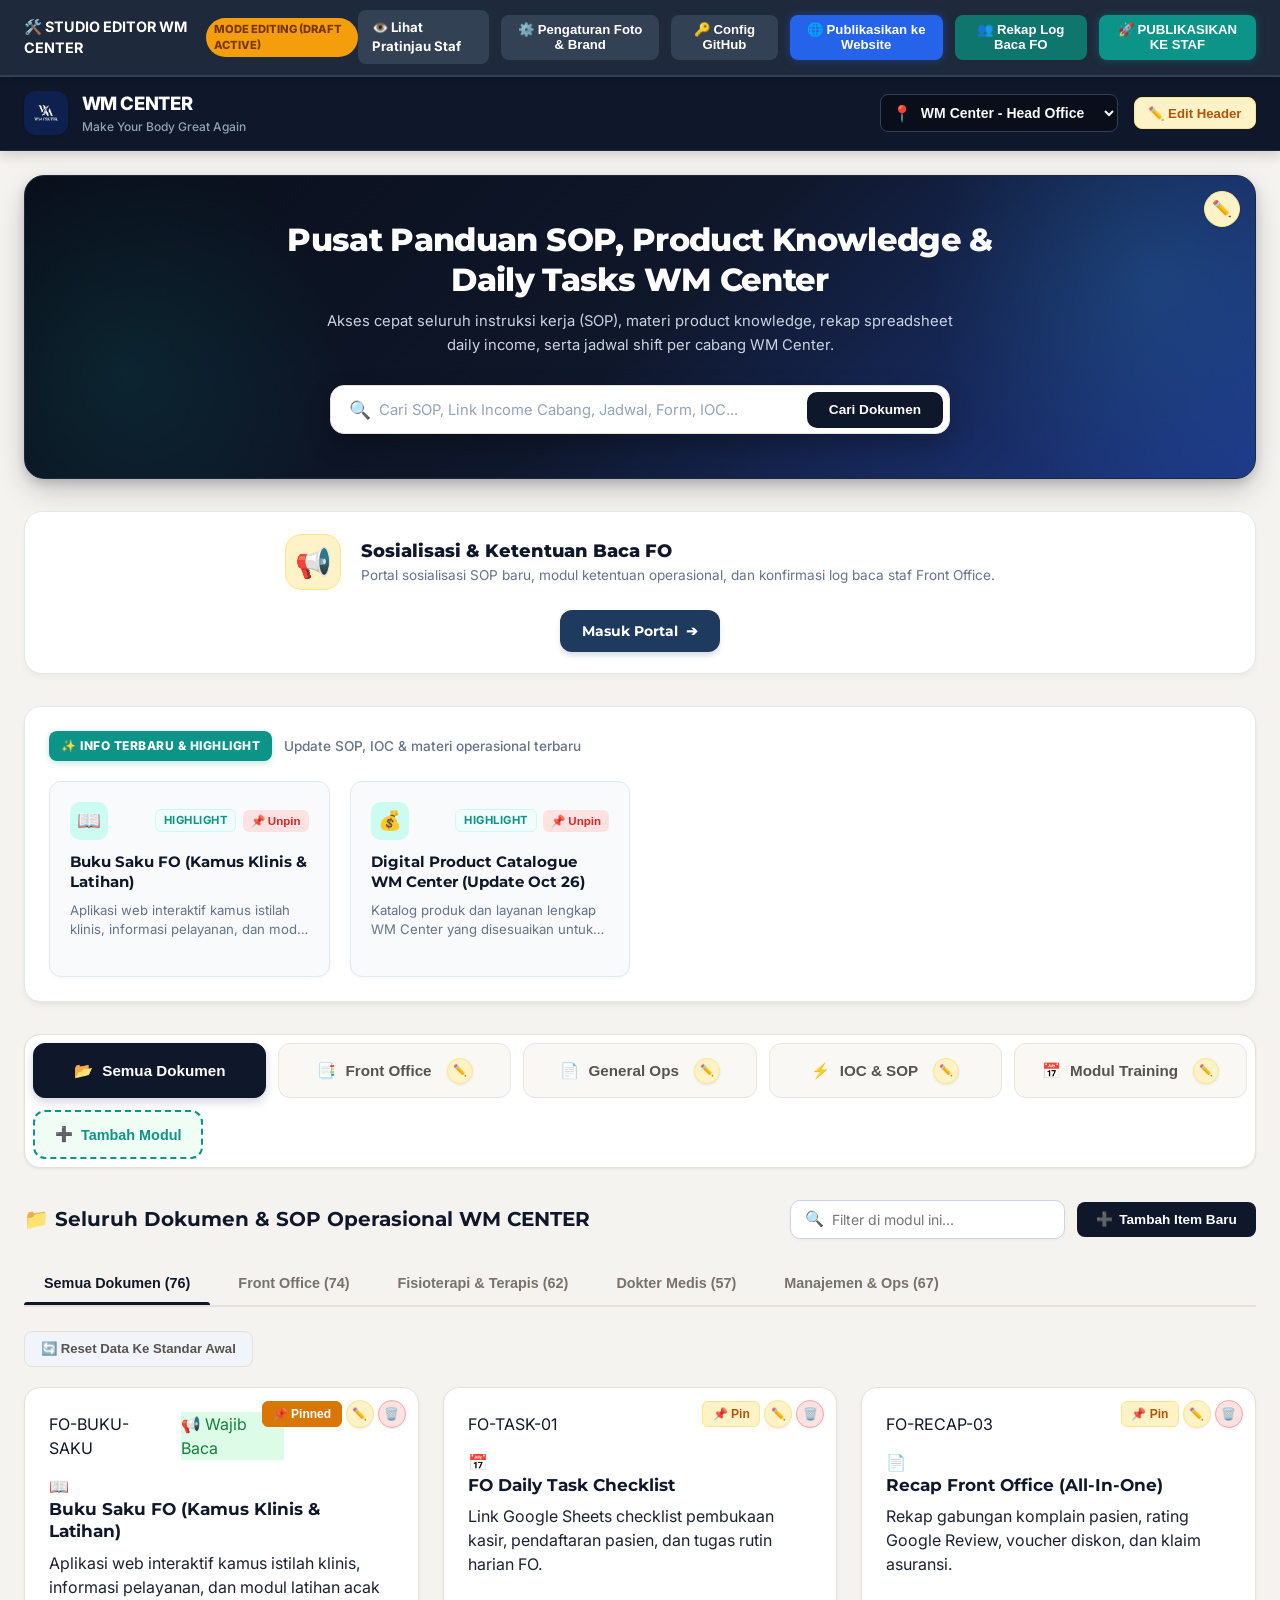
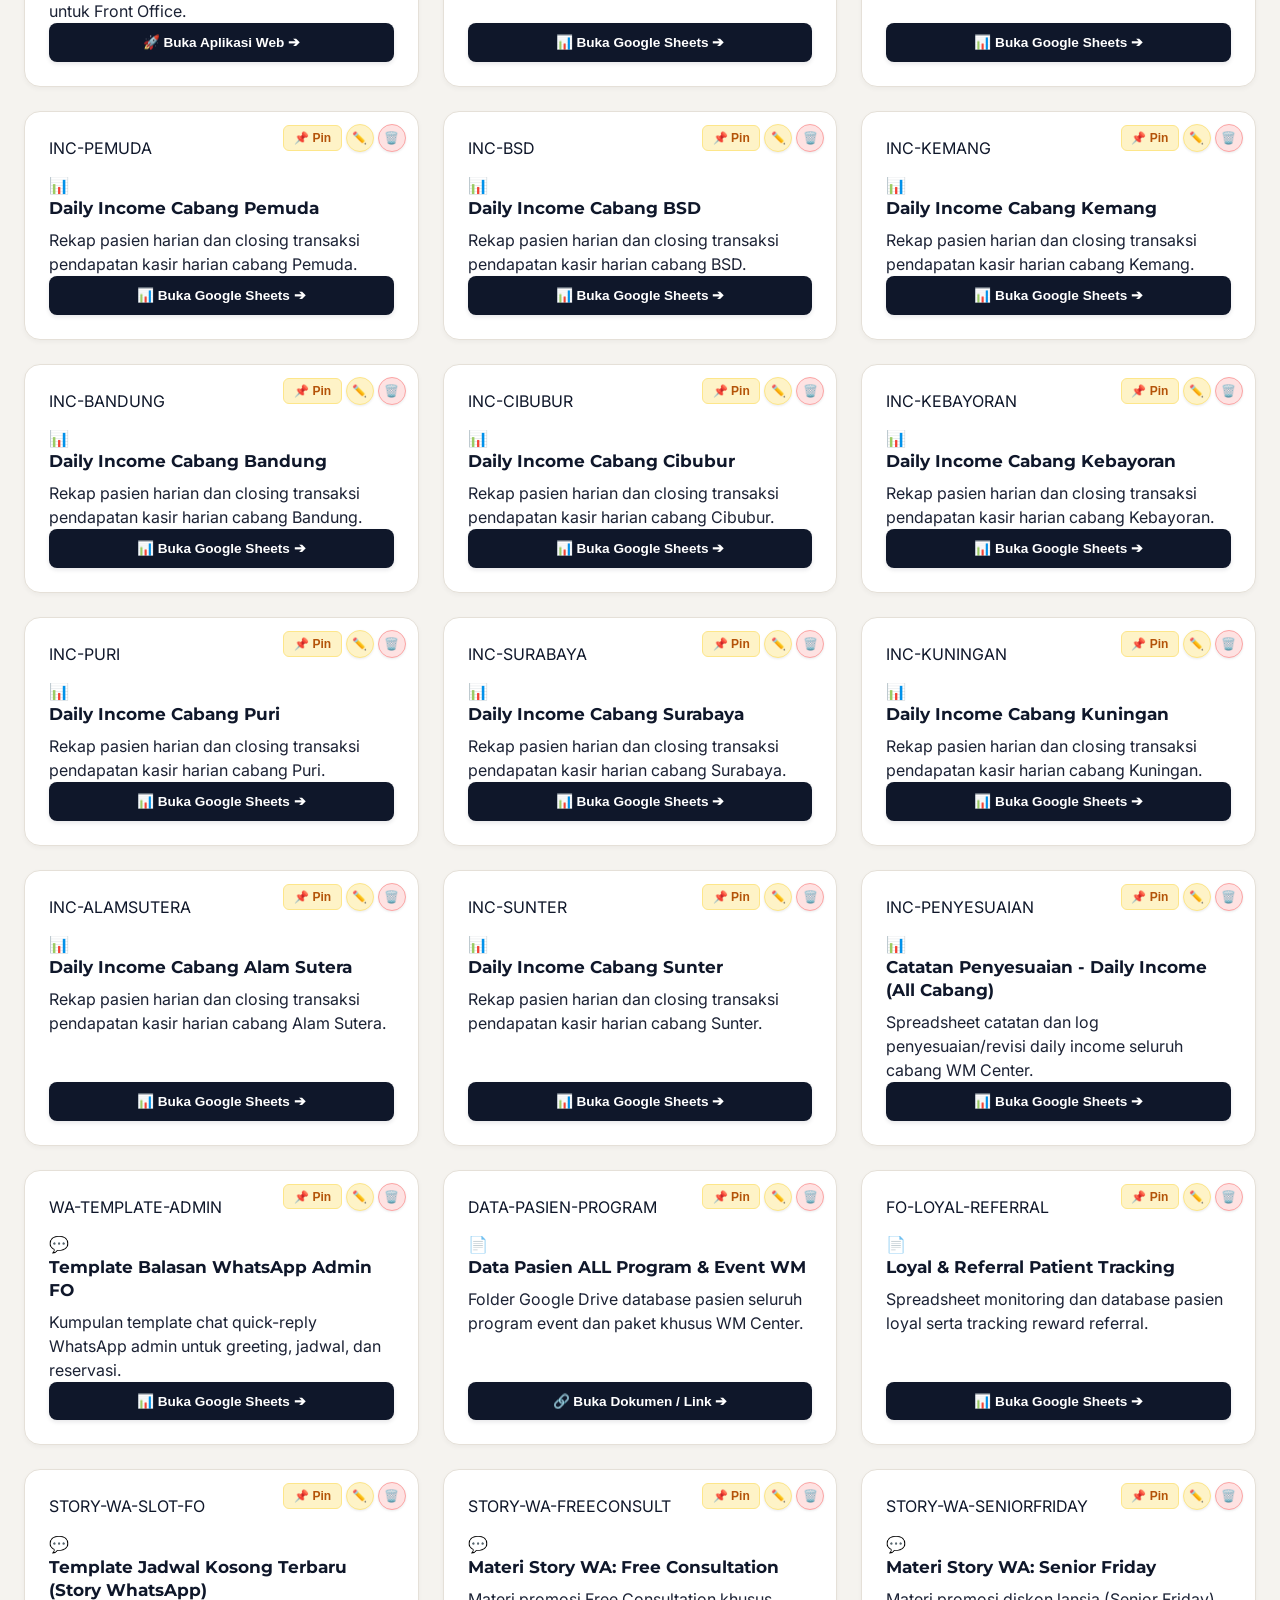
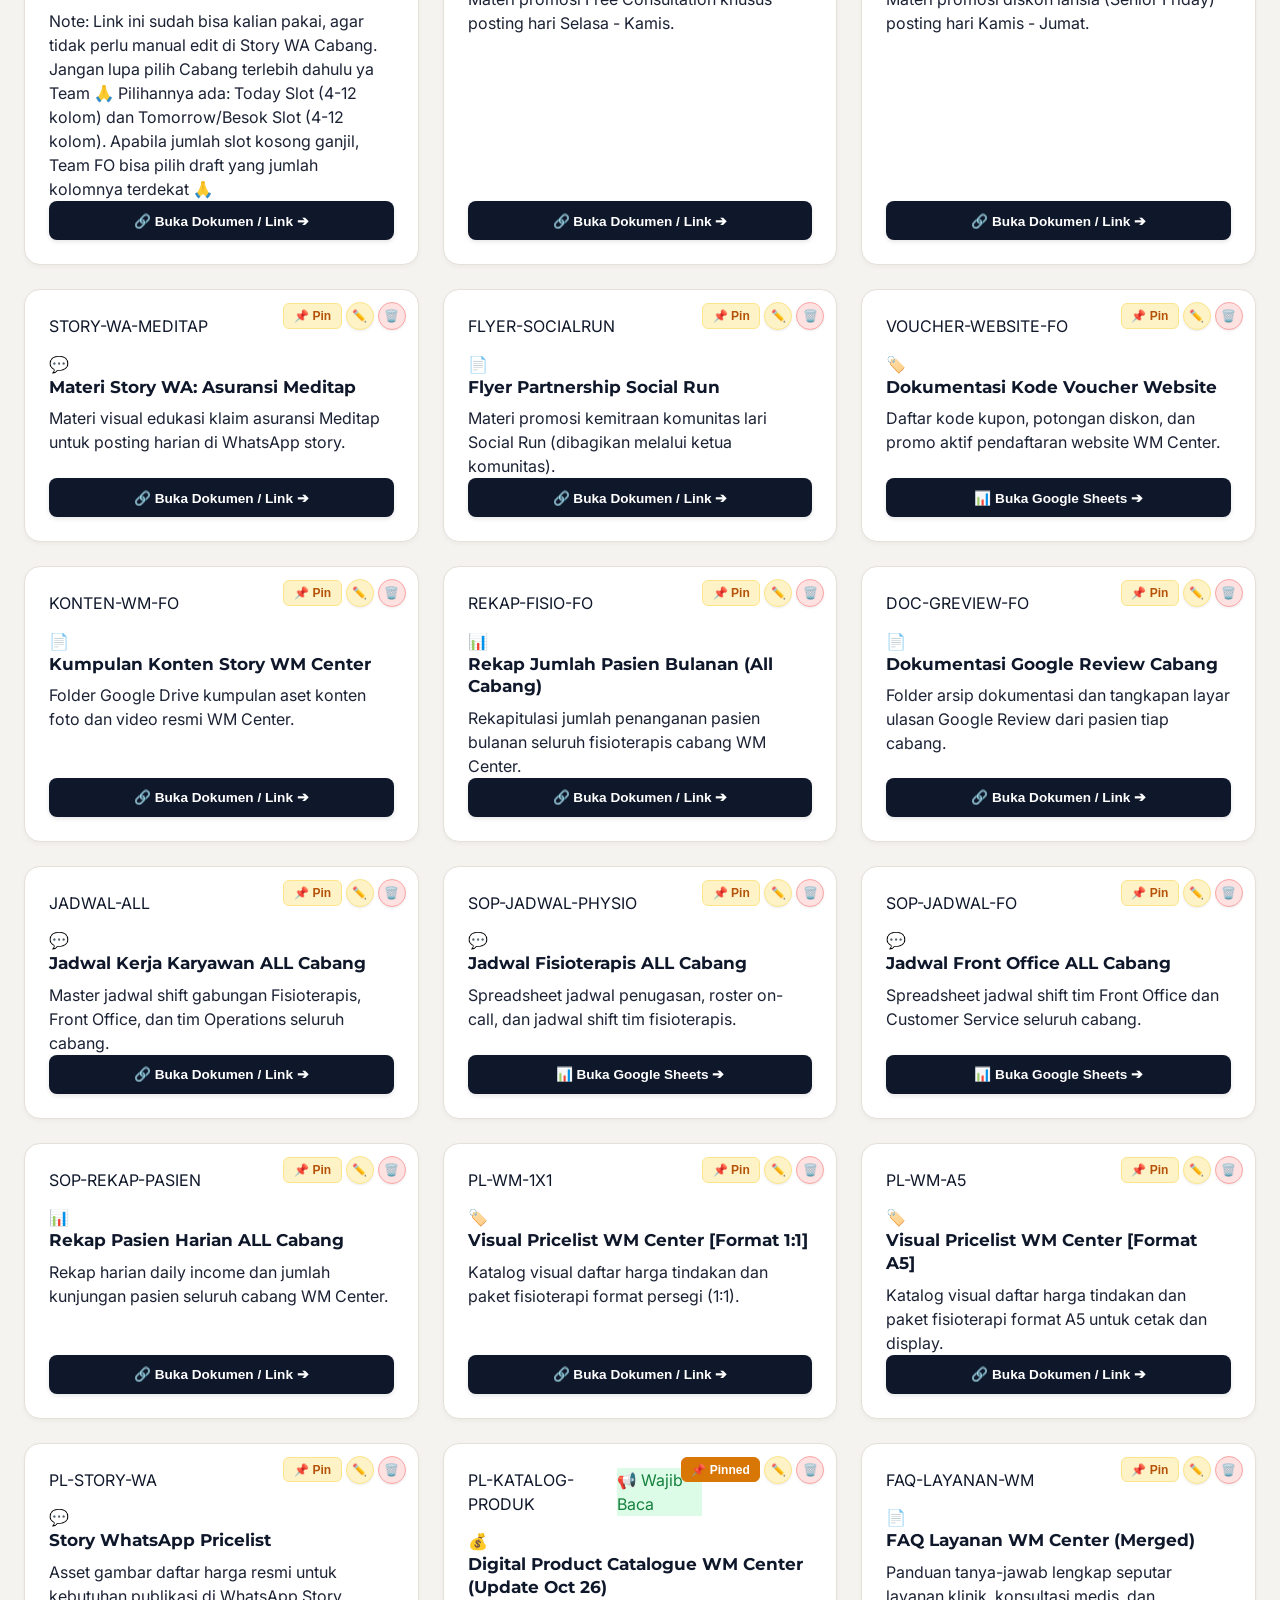
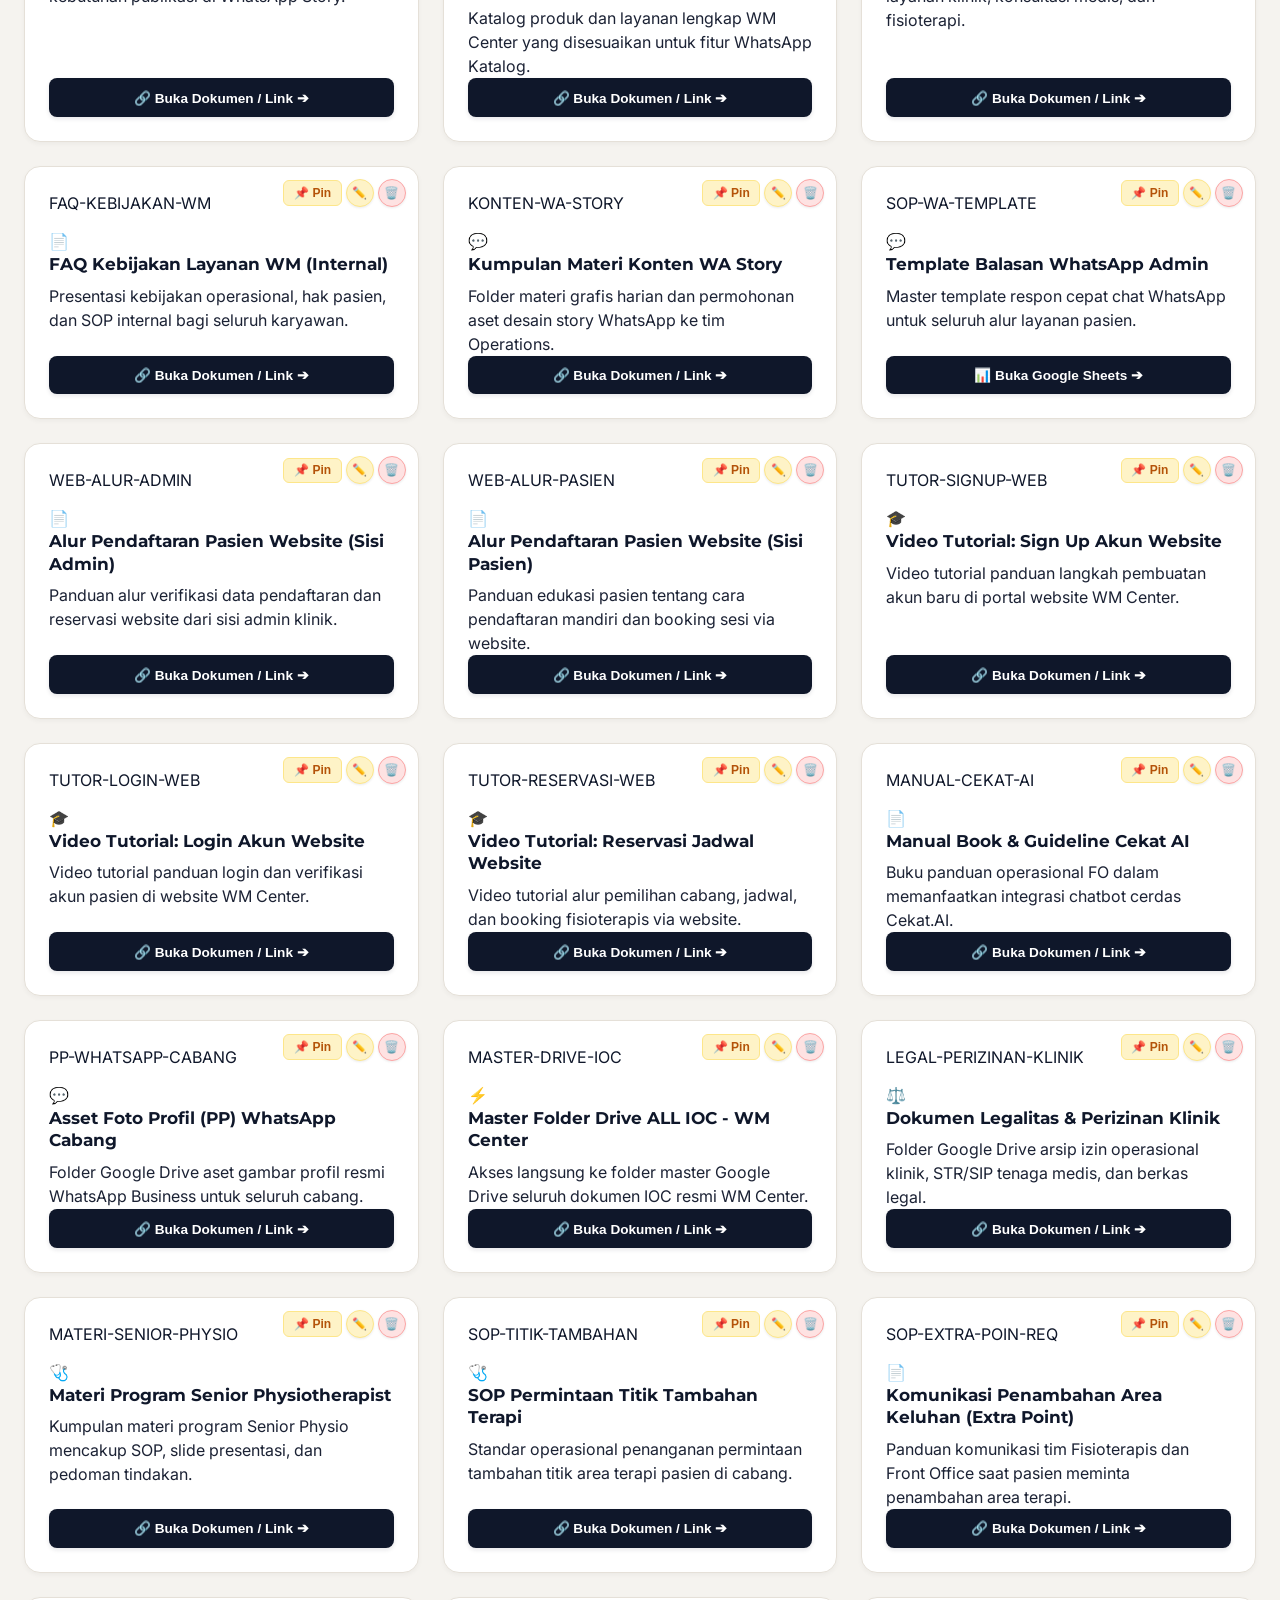
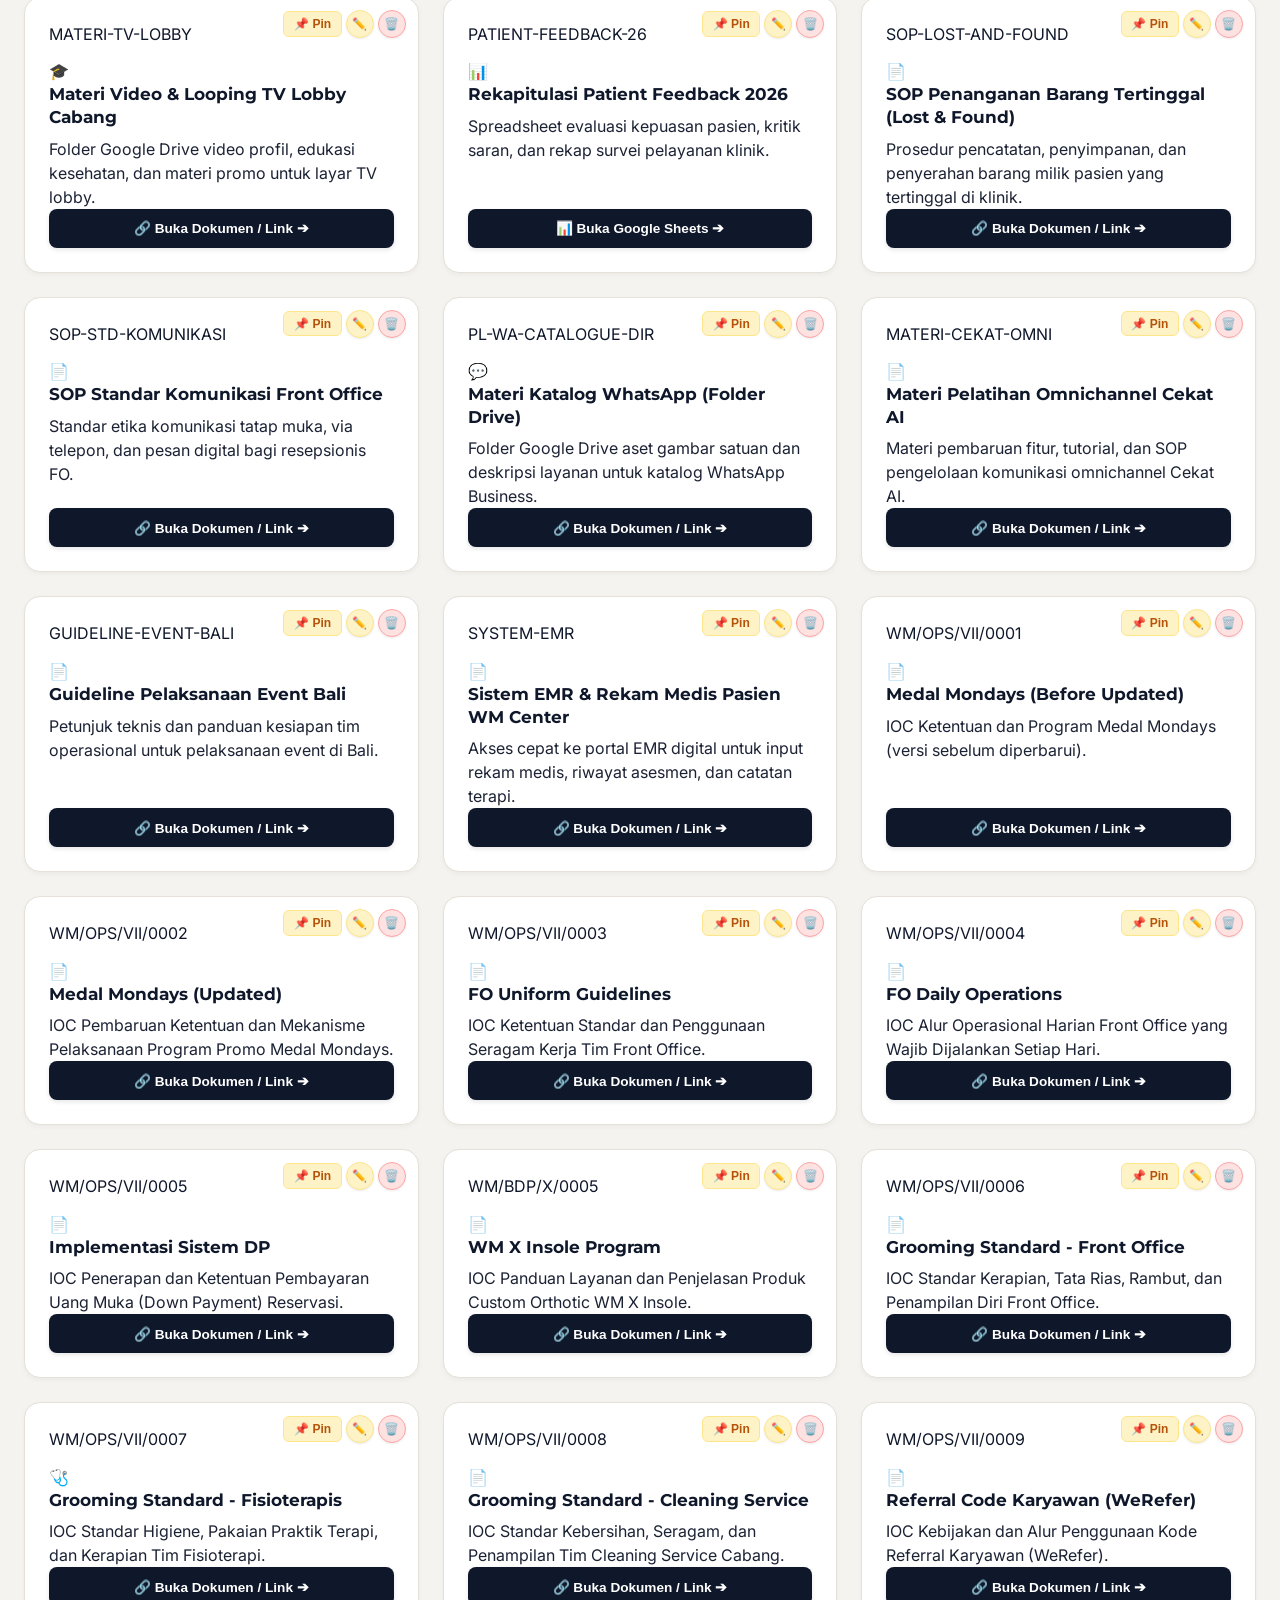
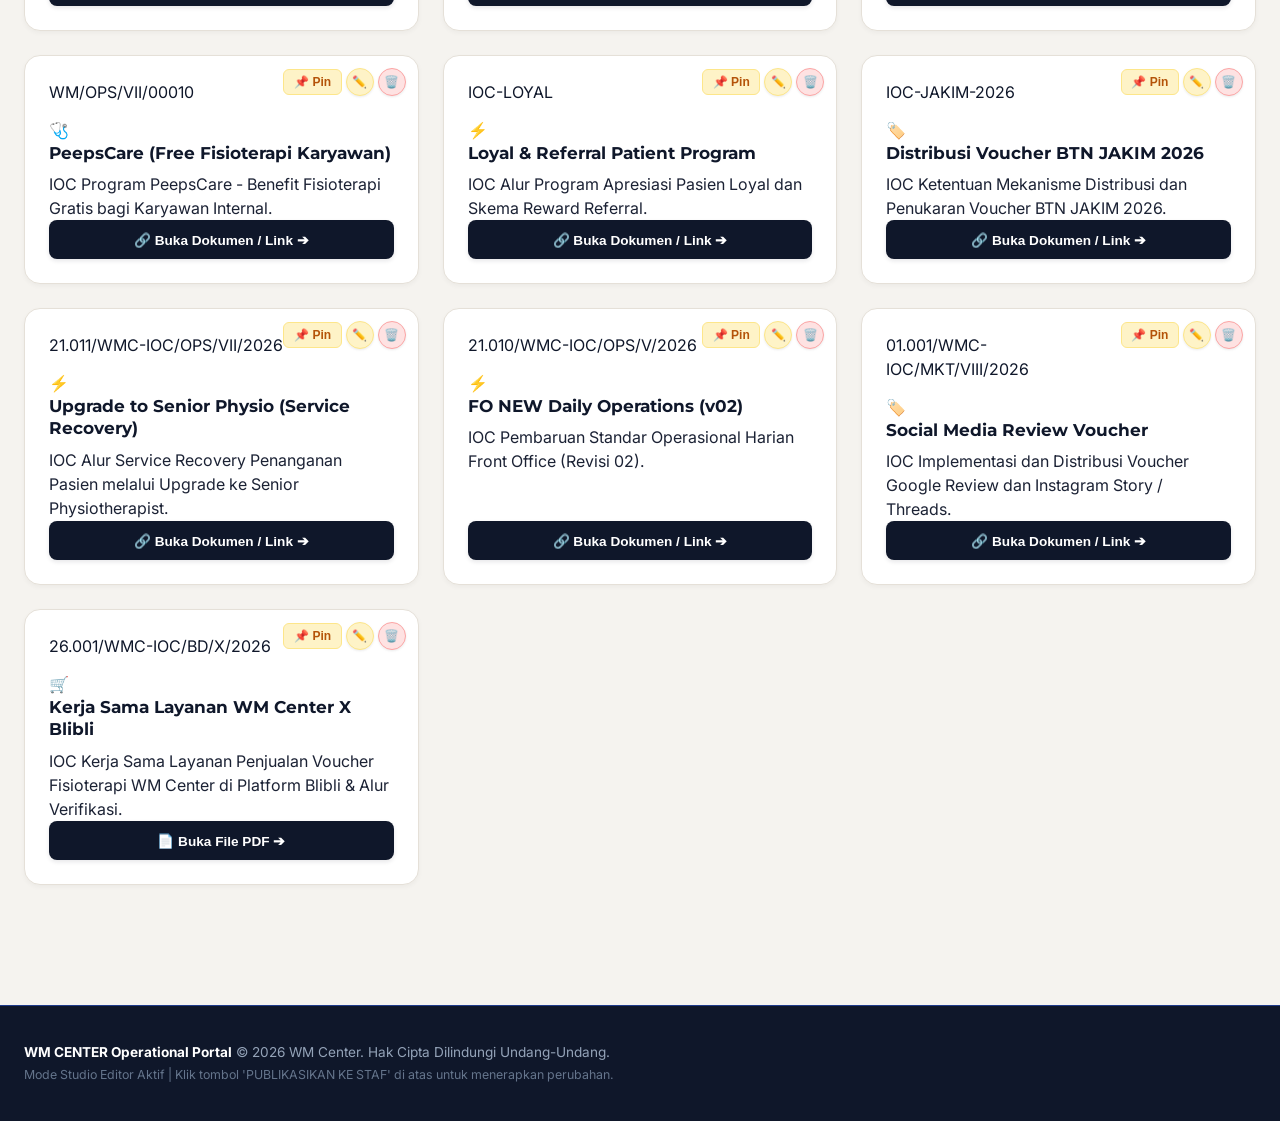
==== commit 56c201da: "chore: sync editor.html hardcoded data with index.html" ====
--- a/editor.html
+++ b/editor.html
@@ -2778,7 +2778,7 @@
   const defaultModules = [
   {
     "id": "mod_mtmfs2ka",
-    "icon": "💼",
+    "icon": "📑",
     "name": "Front Office"
   },
   {
@@ -2795,11 +2795,6 @@
     "id": "dailytask",
     "icon": "📅",
     "name": "Modul Training"
-  },
-  {
-    "id": "mod_sosialisasi",
-    "icon": "📢",
-    "name": "Sosialisasi & Log Baca FO"
   }
 ];
 
@@ -2862,7 +2857,7 @@
 };
 
   const defaultItems = [
-    {
+  {
     "summary": "Aplikasi web interaktif kamus istilah klinis, informasi pelayanan, dan modul latihan acak untuk Front Office.",
     "id": "fo_buku_saku",
     "details": "<h4>Aplikasi Interaktif Buku Saku FO:</h4><p>Portal web apps script interaktif yang berisi kamus istilah medis/klinis fisioterapi, informasi pelayanan, serta modul kuis/latihan acak untuk mengasah pemahaman tim Front Office.</p><hr style=\"margin:12px 0; border:0; border-top:1px solid #E2E8F0;\"><h5>Fitur Aplikasi:</h5><ul><li><strong>Kamus Klinis:</strong> Pencarian cepat istilah medis dan penjelasan mudah untuk pasien.</li><li><strong>Filter Kategori:</strong> Pengelompokan istilah berdasarkan tindakan klinis dan alur FO.</li><li><strong>Latihan Acak:</strong> Kuis tanya jawab interaktif untuk pelatihan mandiri staf.</li></ul>",
@@ -2875,7 +2870,6 @@
       "mod_mtmfs2ka",
       "dailytask"
     ],
-    
     "categories": [
       "fo",
       "management"
@@ -2898,19 +2892,6 @@
     "isFeatured": false
   },
   {
-    "summary": "Rekapan pencapaian dan monitoring target harian Front Office seluruh cabang WM Center.",
-    "id": "fo_02",
-    "details": "<p>Spreadsheet rekapan semua targetan FO all cabang.</p>",
-    "driveUrl": "https://docs.google.com/spreadsheets/d/17Xh2gFJw5rZbb45Ftl4b1YuiptrfphE4hdQwzUW9jVs/edit?usp=sharing",
-    "module": "mod_mtmfs2ka",
-    "code": "FO-TARGET-02",
-    "title": "FO Daily Target Recap",
-    "modules": [
-      "mod_mtmfs2ka"
-    ],
-    "isFeatured": false
-  },
-  {
     "summary": "Rekap gabungan komplain pasien, rating Google Review, voucher diskon, dan klaim asuransi.",
     "id": "fo_03",
     "details": "<p>Master spreadsheet rekap komplain, ulasan Google, voucher, dan asuransi.</p>",
@@ -3053,7 +3034,7 @@
     ],
     "isFeatured": false
   },
-    {
+  {
     "summary": "Rekap pasien harian dan closing transaksi pendapatan kasir harian cabang Sunter.",
     "id": "fo_14_sunter",
     "details": "<p>Spreadsheet input transaksi dan omset harian cabang Sunter.</p>",
@@ -3079,7 +3060,6 @@
     "modules": [
       "mod_mtmfs2ka"
     ],
-    
     "isFeatured": false
   },
   {
@@ -3089,7 +3069,6 @@
       "mod_mtmfs2ka",
       "dailytask"
     ],
-    
     "module": "mod_mtmfs2ka",
     "categories": [
       "all"
@@ -3129,7 +3108,7 @@
   },
   {
     "id": "fo_17",
-    "isFeatured": true,
+    "isFeatured": false,
     "modules": [
       "mod_mtmfs2ka",
       "sop"
@@ -3355,7 +3334,7 @@
   },
   {
     "id": "gops_08",
-    "isFeatured": false,
+    "isFeatured": true,
     "modules": [
       "mod_mtmfs2ka",
       "sop",
@@ -3367,10 +3346,14 @@
     ],
     "category": "all",
     "code": "PL-KATALOG-PRODUK",
-    "title": "Digital Product Catalogue WM Center",
-    "driveUrl": "https://drive.google.com/file/d/1nmfzg8EMeXCtLCpH4nZSV4AMgH_c0zlC/view",
+    "title": "Digital Product Catalogue WM Center (Update Oct 26)",
+    "driveUrl": "https://bit.ly/UpdateOct-26",
     "summary": "Katalog produk dan layanan lengkap WM Center yang disesuaikan untuk fitur WhatsApp Katalog.",
-    "details": "<p>PDF katalog digital product knowledge dan layanan terapi WM Center.</p>"
+    "details": "<p>PDF katalog digital product knowledge dan layanan terapi WM Center.</p>",
+    "requiresAck": true,
+    "ackUrl": "",
+    "readTimer": 30,
+    "icon": "💰"
   },
   {
     "id": "gops_09",
@@ -4039,9 +4022,8 @@
       "quicklink",
       "mod_mtmfs2ka"
     ],
-    
-    "isFeatured": true
-  },
+    "isFeatured": false
+  }
 ];
 
   function loadState(key, fallback) {
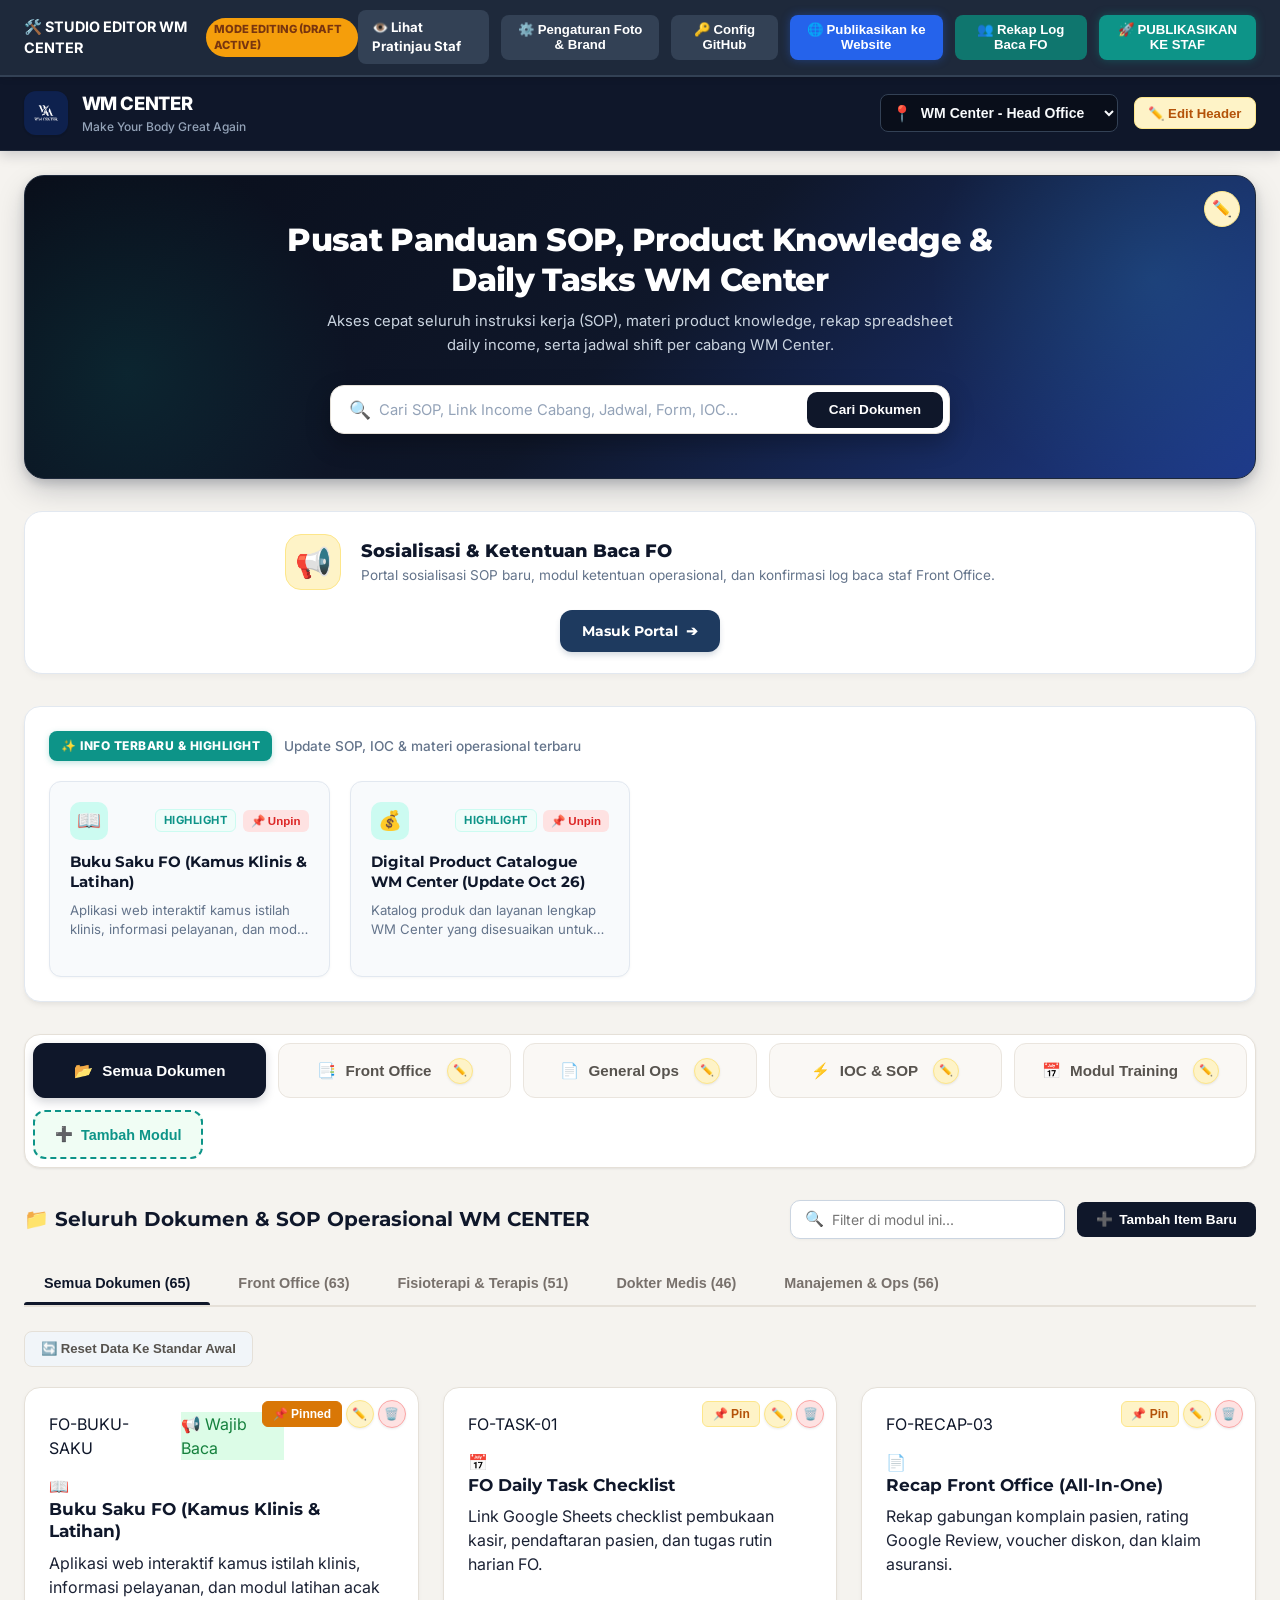
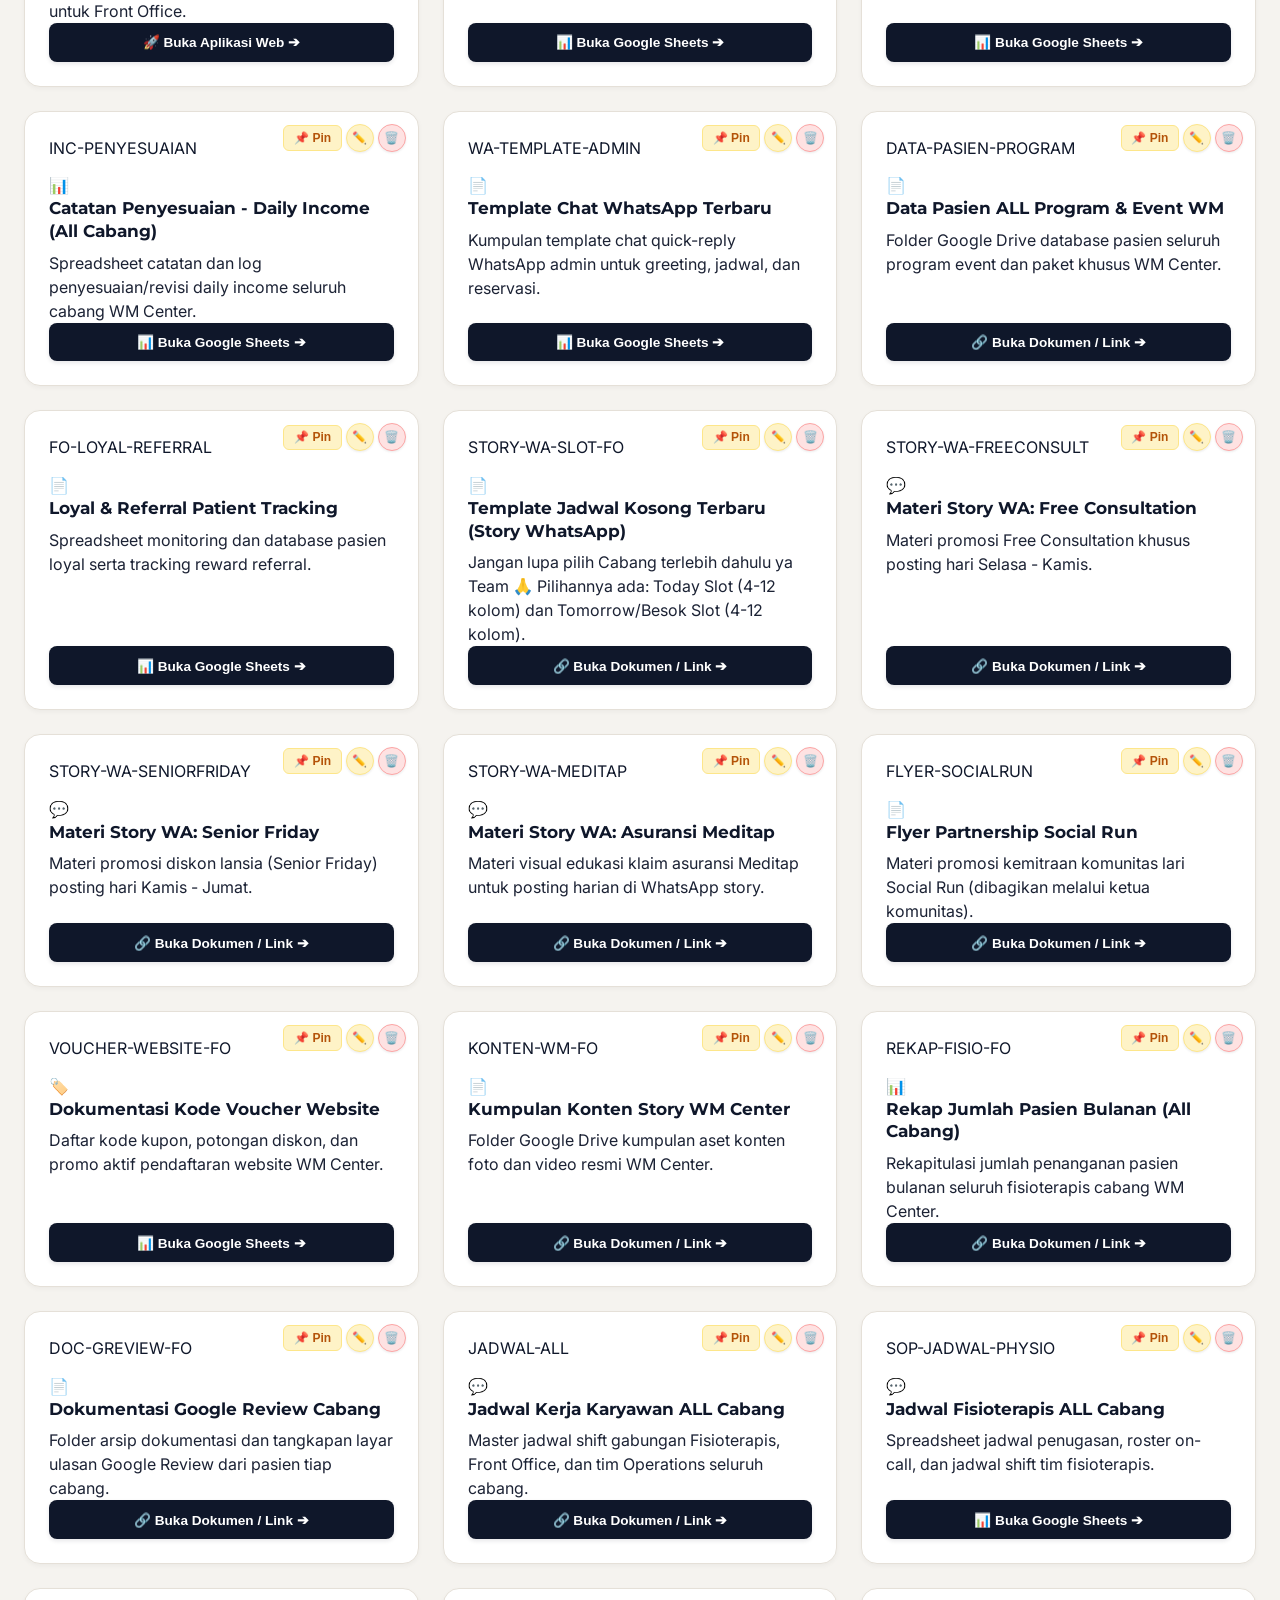
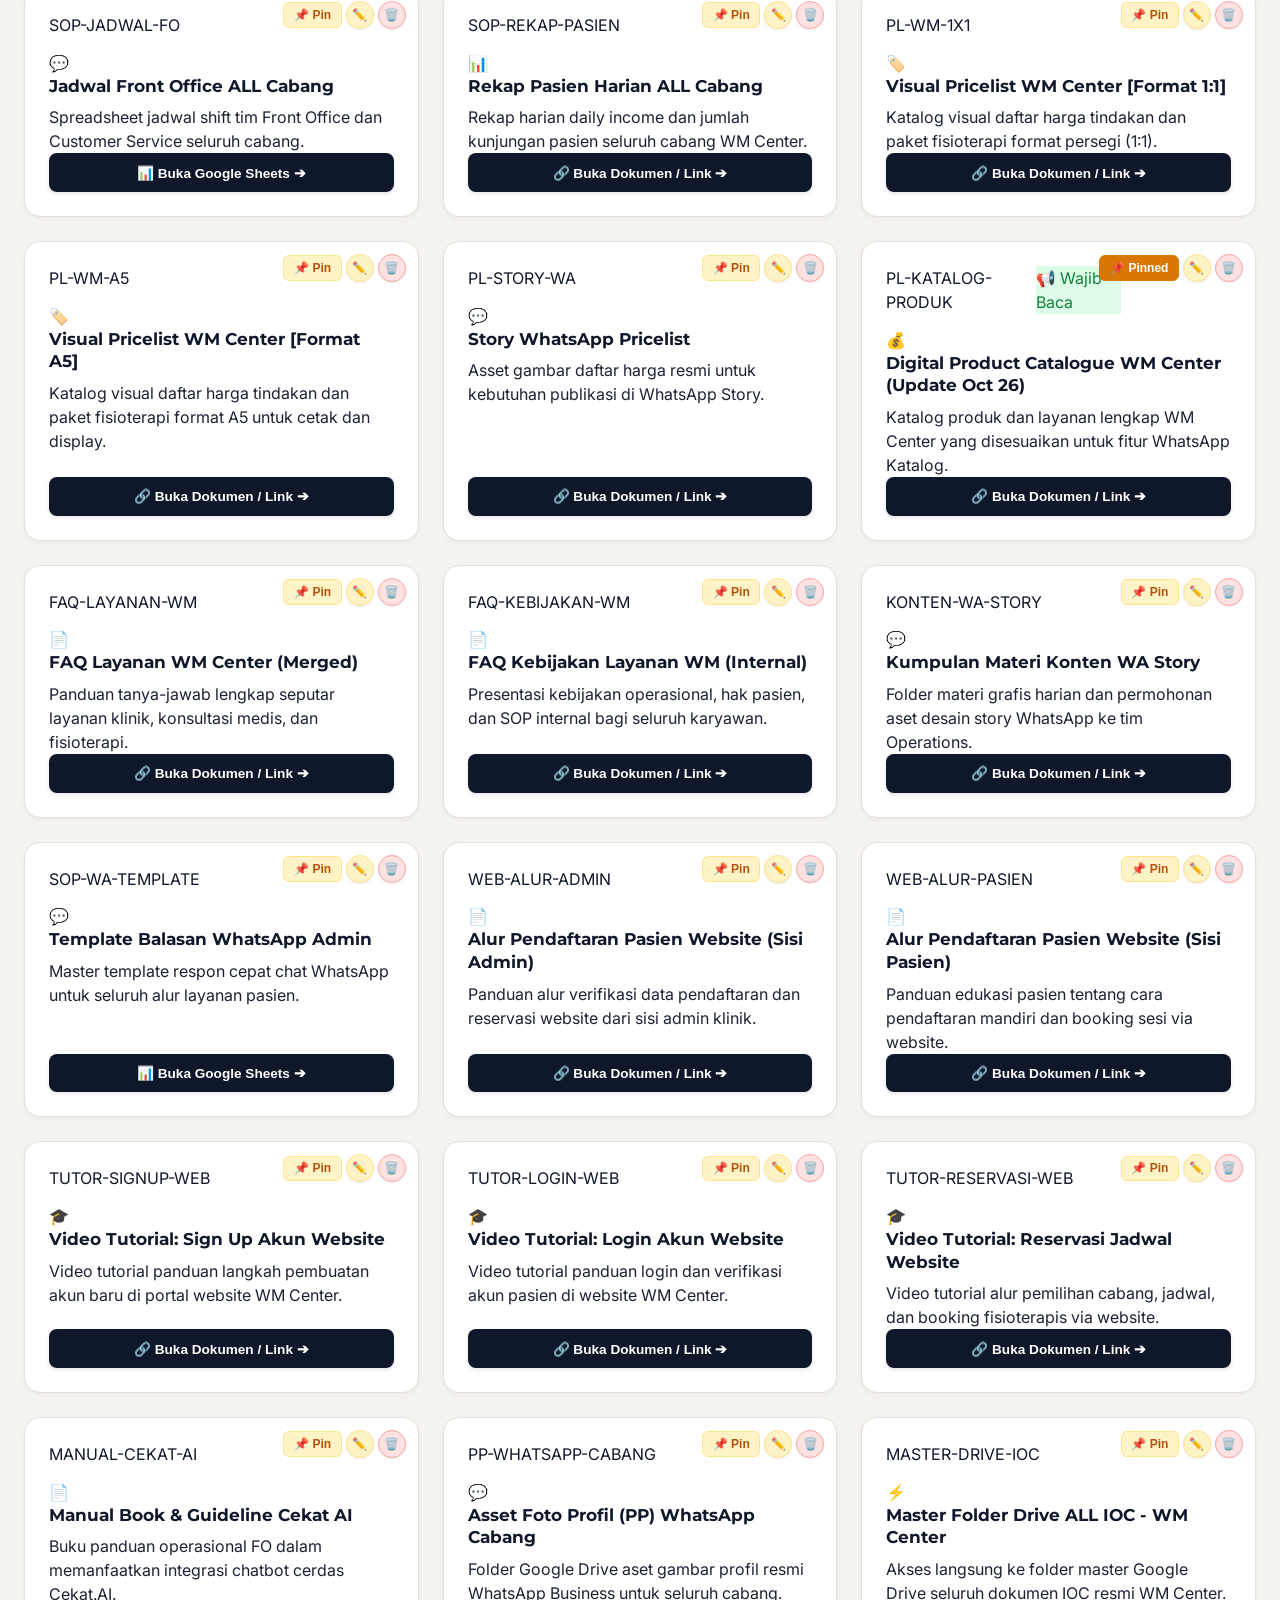
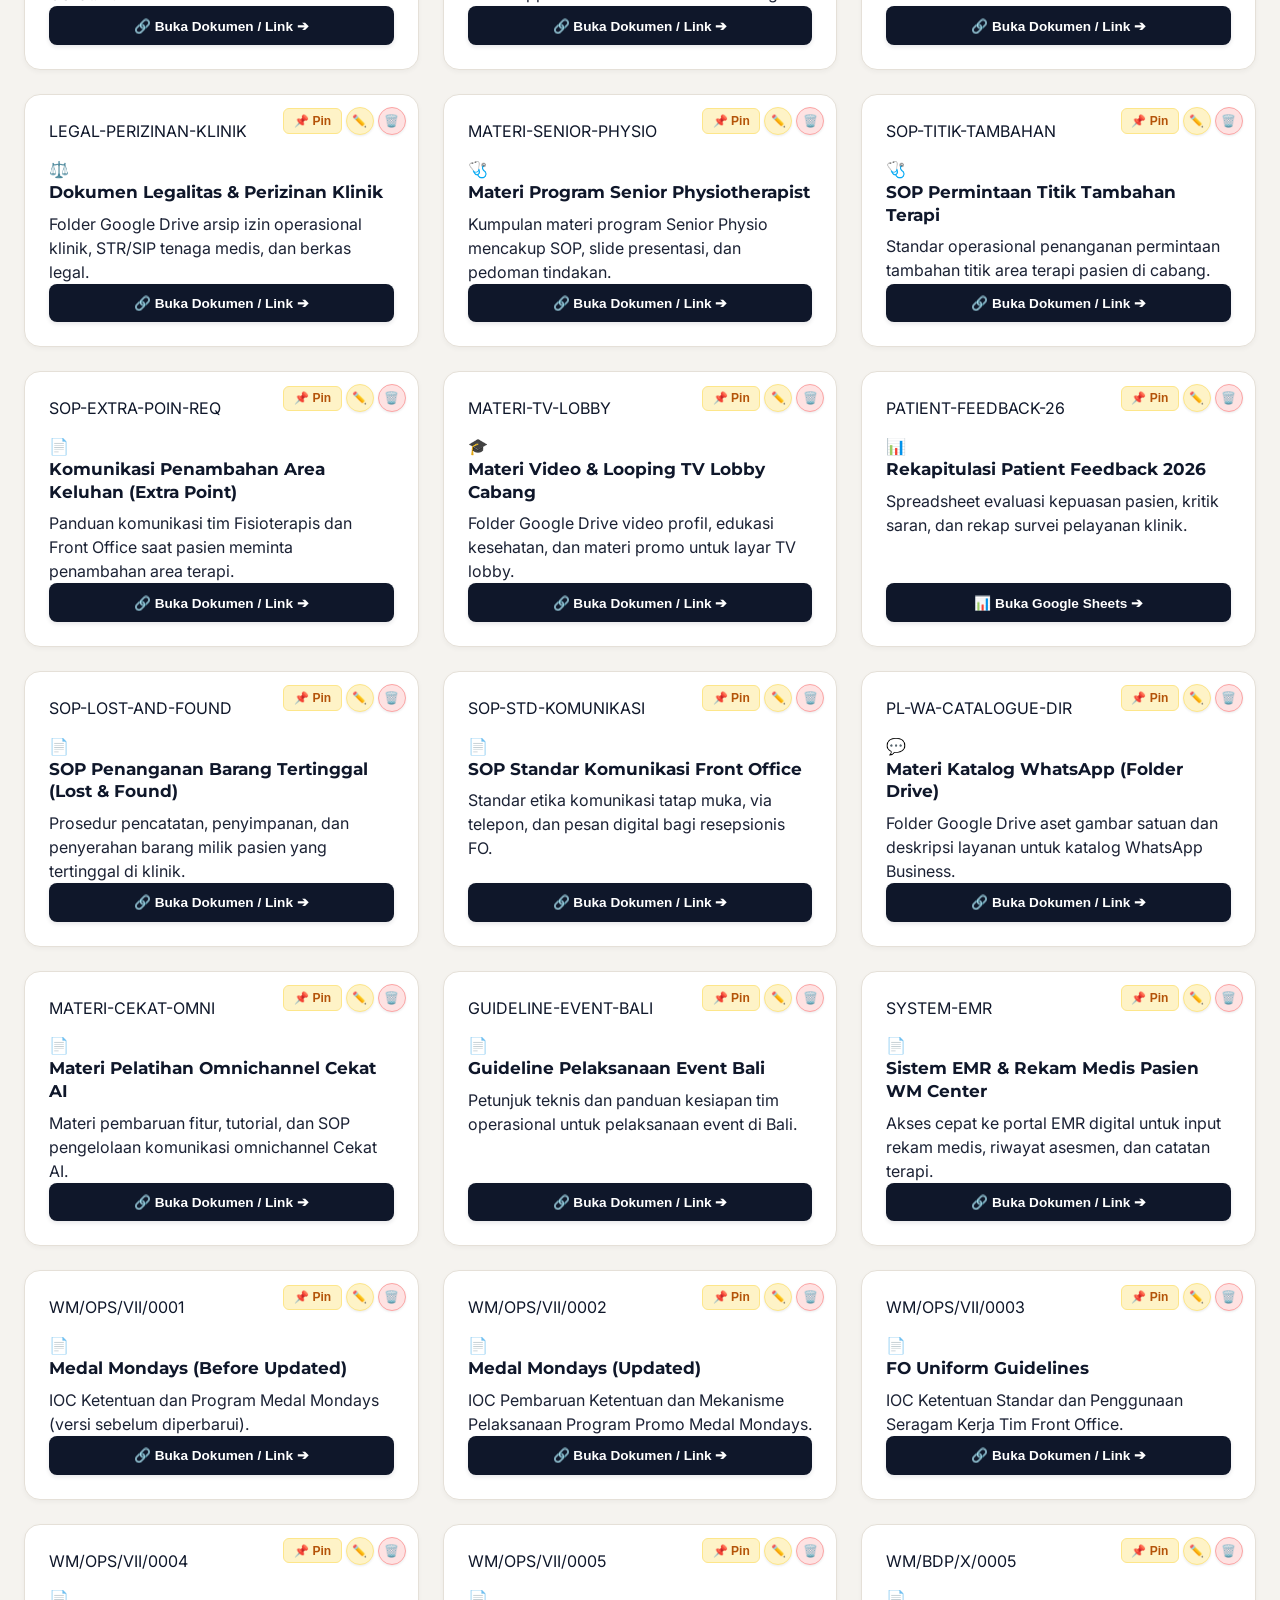
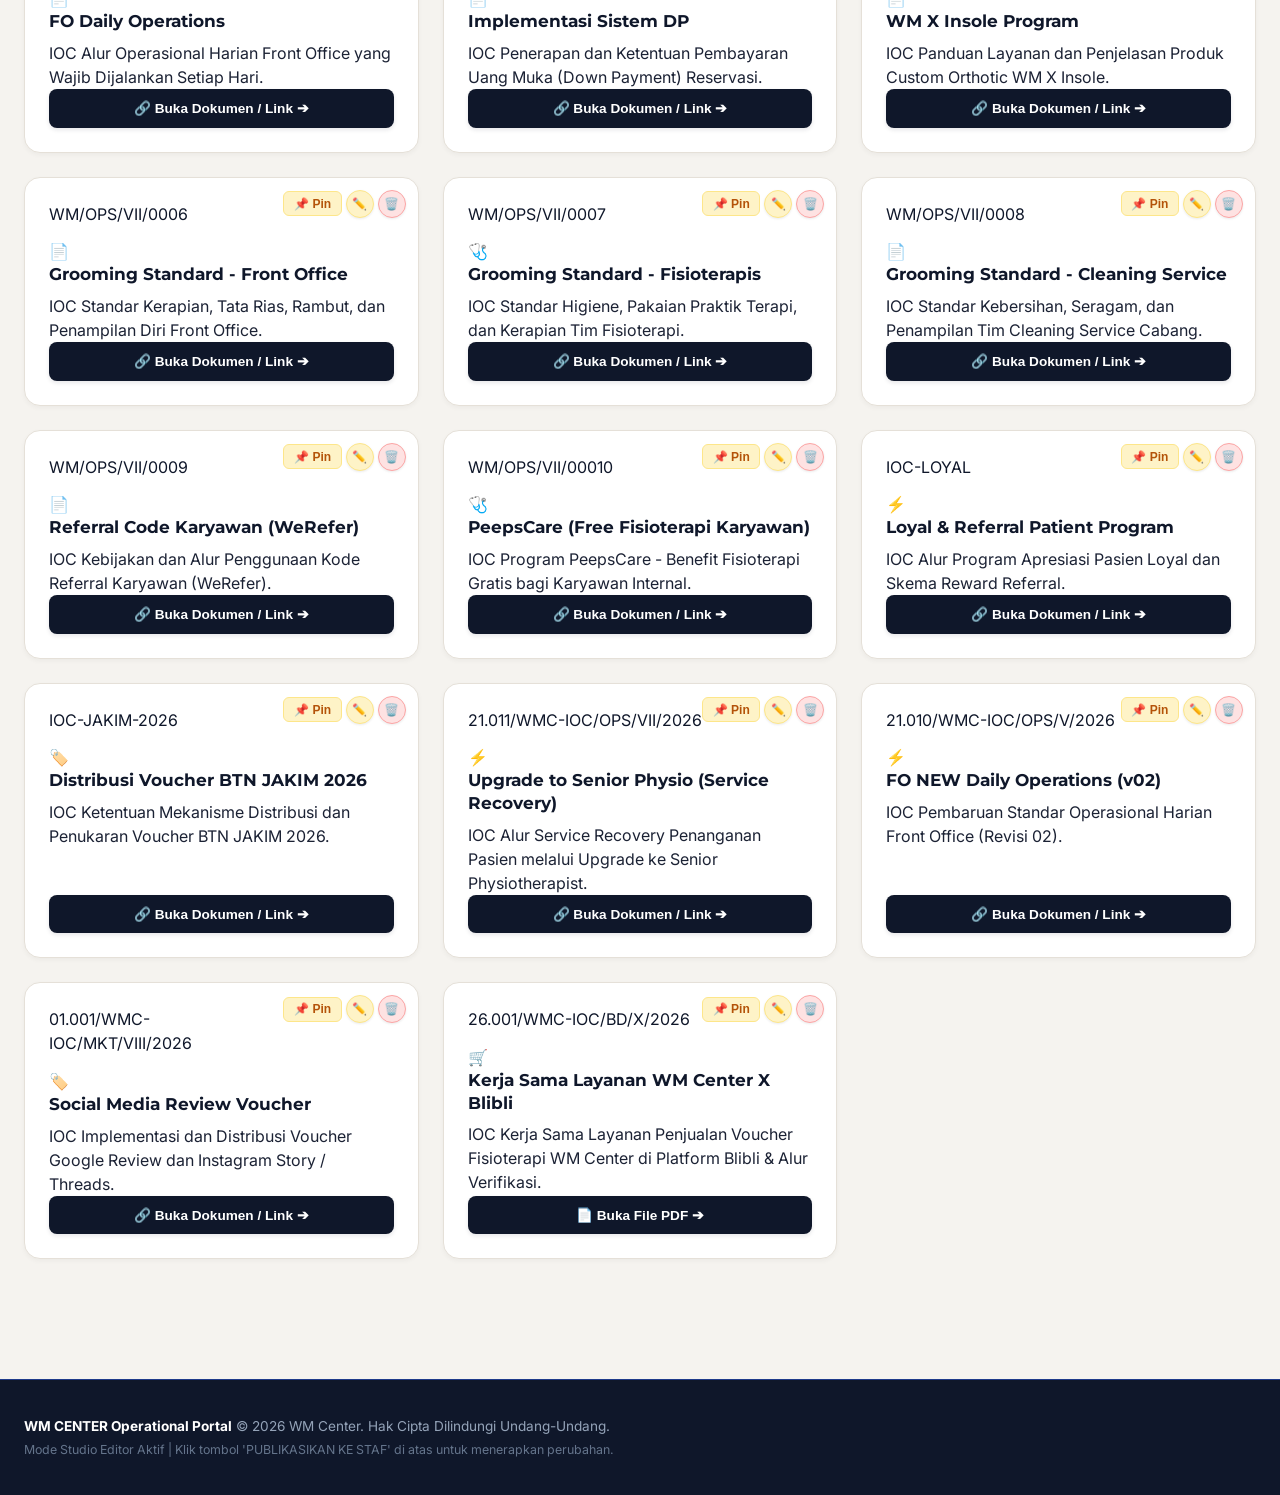
==== commit 70251fa9: "Auto-publish editor update v1790908959256" ====
--- a/editor.html
+++ b/editor.html
@@ -2760,12 +2760,12 @@
 // WM Center Studio Editor Script (Internal Admin Edit Mode)
 document.addEventListener('DOMContentLoaded', () => {
   // Auto-upgrade storage cache for v24 with clean icons and removed role categories
-  if (localStorage.getItem('wmcenter_build_version') !== 'v20260920_v1') {
+  if (localStorage.getItem('wmcenter_build_version') !== 'v1790908959256') {
     localStorage.removeItem('wmcenter_published_settings_v5');
     localStorage.removeItem('wmcenter_published_items_v5');
     localStorage.removeItem('wmcenter_draft_settings_v5');
     localStorage.removeItem('wmcenter_draft_items_v5');
-    localStorage.setItem('wmcenter_build_version', 'v20260920_v1');
+    localStorage.setItem('wmcenter_build_version', 'v1790908959256');
   }
 
   const defaultRoles = [
@@ -2905,150 +2905,6 @@
     "isFeatured": false
   },
   {
-    "summary": "Rekap pasien harian dan closing transaksi pendapatan kasir harian cabang Pemuda.",
-    "id": "fo_04_pemuda",
-    "details": "<p>Spreadsheet input transaksi dan omset harian cabang Pemuda.</p>",
-    "driveUrl": "https://docs.google.com/spreadsheets/d/1jDxMPnwk0AejhLpqNWTav9DaE3TuQlrJYiXh26i_SiM/edit?usp=sharing",
-    "module": "mod_mtmfs2ka",
-    "code": "INC-PEMUDA",
-    "title": "Daily Income Cabang Pemuda",
-    "modules": [
-      "mod_mtmfs2ka"
-    ],
-    "isFeatured": false
-  },
-  {
-    "summary": "Rekap pasien harian dan closing transaksi pendapatan kasir harian cabang BSD.",
-    "id": "fo_05_bsd",
-    "details": "<p>Spreadsheet input transaksi dan omset harian cabang BSD.</p>",
-    "driveUrl": "https://docs.google.com/spreadsheets/d/1TnHepaxSyc_SkGTCBGTzFhl6sHFkXdOBcaUs_db_mGE/edit?usp=sharing",
-    "module": "mod_mtmfs2ka",
-    "code": "INC-BSD",
-    "title": "Daily Income Cabang BSD",
-    "modules": [
-      "mod_mtmfs2ka"
-    ],
-    "isFeatured": false
-  },
-  {
-    "summary": "Rekap pasien harian dan closing transaksi pendapatan kasir harian cabang Kemang.",
-    "id": "fo_06_kemang",
-    "details": "<p>Spreadsheet input transaksi dan omset harian cabang Kemang.</p>",
-    "driveUrl": "https://docs.google.com/spreadsheets/d/1CdwHxuoia4kNNHW28PtfOSEy974Df8rsyZ0Si268Zis/edit?usp=sharing",
-    "module": "mod_mtmfs2ka",
-    "code": "INC-KEMANG",
-    "title": "Daily Income Cabang Kemang",
-    "modules": [
-      "mod_mtmfs2ka"
-    ],
-    "isFeatured": false
-  },
-  {
-    "summary": "Rekap pasien harian dan closing transaksi pendapatan kasir harian cabang Bandung.",
-    "id": "fo_07_bandung",
-    "details": "<p>Spreadsheet input transaksi dan omset harian cabang Bandung.</p>",
-    "driveUrl": "https://docs.google.com/spreadsheets/d/1MmATW7cpD9KoSIMzRBS5OcknHtCWw1hX4C60mHKuWTc/edit?usp=sharing",
-    "module": "mod_mtmfs2ka",
-    "code": "INC-BANDUNG",
-    "title": "Daily Income Cabang Bandung",
-    "modules": [
-      "mod_mtmfs2ka"
-    ],
-    "isFeatured": false
-  },
-  {
-    "summary": "Rekap pasien harian dan closing transaksi pendapatan kasir harian cabang Cibubur.",
-    "id": "fo_08_cibubur",
-    "details": "<p>Spreadsheet input transaksi dan omset harian cabang Cibubur.</p>",
-    "driveUrl": "https://docs.google.com/spreadsheets/d/1v06vWYEFvUobTEJnnFpV6TBKszkfCh23mVtj4bNruww/edit?usp=sharing",
-    "module": "mod_mtmfs2ka",
-    "code": "INC-CIBUBUR",
-    "title": "Daily Income Cabang Cibubur",
-    "modules": [
-      "mod_mtmfs2ka"
-    ],
-    "isFeatured": false
-  },
-  {
-    "summary": "Rekap pasien harian dan closing transaksi pendapatan kasir harian cabang Kebayoran.",
-    "id": "fo_09_kebayoran",
-    "details": "<p>Spreadsheet input transaksi dan omset harian cabang Kebayoran.</p>",
-    "driveUrl": "https://docs.google.com/spreadsheets/d/1zxeWAiITTNQAAjQ7H26dhvEtS1JcjnpuqTQgppSGYnk/edit?usp=sharing",
-    "module": "mod_mtmfs2ka",
-    "code": "INC-KEBAYORAN",
-    "title": "Daily Income Cabang Kebayoran",
-    "modules": [
-      "mod_mtmfs2ka"
-    ],
-    "isFeatured": false
-  },
-  {
-    "summary": "Rekap pasien harian dan closing transaksi pendapatan kasir harian cabang Puri.",
-    "id": "fo_10_puri",
-    "details": "<p>Spreadsheet input transaksi dan omset harian cabang Puri.</p>",
-    "driveUrl": "https://docs.google.com/spreadsheets/d/1CEwXv4Hi53HN-a5qSMAQeFQI1lebRG4KTn04MXoZoV4/edit?usp=sharing",
-    "module": "mod_mtmfs2ka",
-    "code": "INC-PURI",
-    "title": "Daily Income Cabang Puri",
-    "modules": [
-      "mod_mtmfs2ka"
-    ],
-    "isFeatured": false
-  },
-  {
-    "summary": "Rekap pasien harian dan closing transaksi pendapatan kasir harian cabang Surabaya.",
-    "id": "fo_11_surabaya",
-    "details": "<p>Spreadsheet input transaksi dan omset harian cabang Surabaya.</p>",
-    "driveUrl": "https://docs.google.com/spreadsheets/d/1Xf2n3k5DLxr2rwiOEPLCfegM9yAe4NbcR2lYE4TlTAM/edit?usp=sharing",
-    "module": "mod_mtmfs2ka",
-    "code": "INC-SURABAYA",
-    "title": "Daily Income Cabang Surabaya",
-    "modules": [
-      "mod_mtmfs2ka"
-    ],
-    "isFeatured": false
-  },
-  {
-    "summary": "Rekap pasien harian dan closing transaksi pendapatan kasir harian cabang Kuningan.",
-    "id": "fo_12_kuningan",
-    "details": "<p>Spreadsheet input transaksi dan omset harian cabang Kuningan.</p>",
-    "driveUrl": "https://docs.google.com/spreadsheets/d/1yPtkkZDloJyJNxr4gkktCOcPIRIyO4PRmskCXvlcUYI/edit?usp=sharing",
-    "module": "mod_mtmfs2ka",
-    "code": "INC-KUNINGAN",
-    "title": "Daily Income Cabang Kuningan",
-    "modules": [
-      "mod_mtmfs2ka"
-    ],
-    "isFeatured": false
-  },
-  {
-    "summary": "Rekap pasien harian dan closing transaksi pendapatan kasir harian cabang Alam Sutera.",
-    "id": "fo_13_alamsutera",
-    "details": "<p>Spreadsheet input transaksi dan omset harian cabang Alam Sutera.</p>",
-    "driveUrl": "https://docs.google.com/spreadsheets/d/1AM085_7HRpNU0YNInycSYacKrTq3wkv0-ZYcaw7O4-I/edit?usp=sharing",
-    "module": "mod_mtmfs2ka",
-    "code": "INC-ALAMSUTERA",
-    "title": "Daily Income Cabang Alam Sutera",
-    "modules": [
-      "mod_mtmfs2ka"
-    ],
-    "isFeatured": false
-  },
-  {
-    "summary": "Rekap pasien harian dan closing transaksi pendapatan kasir harian cabang Sunter.",
-    "id": "fo_14_sunter",
-    "details": "<p>Spreadsheet input transaksi dan omset harian cabang Sunter.</p>",
-    "driveUrl": "https://docs.google.com/spreadsheets/d/1jbiID58EdjOPX-7hv1mC9iW_BBdJH2j3Rj7ZN4M6gns/edit?gid=1760885747#gid=1760885747",
-    "module": "mod_mtmfs2ka",
-    "code": "INC-SUNTER",
-    "title": "Daily Income Cabang Sunter",
-    "icon": "&#128202;",
-    "modules": [
-      "mod_mtmfs2ka"
-    ],
-    "isFeatured": false
-  },
-  {
     "summary": "Spreadsheet catatan dan log penyesuaian/revisi daily income seluruh cabang WM Center.",
     "id": "fo_15_adj_income",
     "details": "<p>Master spreadsheet catatan penyesuaian transaksi dan pembukuan daily income seluruh cabang WM Center.</p>",
@@ -3075,10 +2931,14 @@
     ],
     "category": "all",
     "code": "WA-TEMPLATE-ADMIN",
-    "title": "Template Balasan WhatsApp Admin FO",
-    "driveUrl": "https://docs.google.com/spreadsheets/d/1_qGAfx7Ai0-g1IwBxa6Keoc2KX-twHn2DlLLYVRPvUQ/edit?usp=sharing",
+    "title": "Template Chat WhatsApp  Terbaru",
+    "driveUrl": "https://docs.google.com/spreadsheets/d/17bnjktoSzPE3movcF2CxcywMnEVKT0JN_0G7jvDvayI/edit?usp=sharing",
     "summary": "Kumpulan template chat quick-reply WhatsApp admin untuk greeting, jadwal, dan reservasi.",
-    "details": "<p>Daftar template balas cepat WhatsApp resmi untuk admin FO.</p>"
+    "details": "<p>Daftar template balas cepat WhatsApp resmi untuk admin FO.</p>",
+    "requiresAck": false,
+    "ackUrl": "",
+    "readTimer": 30,
+    "icon": "📄"
   },
   {
     "summary": "Folder Google Drive database pasien seluruh program event dan paket khusus WM Center.",
@@ -3121,8 +2981,12 @@
     "code": "STORY-WA-SLOT-FO",
     "title": "Template Jadwal Kosong Terbaru (Story WhatsApp)",
     "driveUrl": "https://datastudio.google.com/reporting/4daf9b2c-214b-4771-9c20-e2dff78b6e91",
-    "summary": "Note: Link ini sudah bisa kalian pakai, agar tidak perlu manual edit di Story WA Cabang. \n\nJangan lupa pilih Cabang terlebih dahulu ya Team 🙏\nPilihannya ada: Today Slot (4-12 kolom) dan Tomorrow/Besok Slot (4-12 kolom). \n\nApabila jumlah slot kosong ganjil, Team FO bisa pilih draft yang jumlah kolomnya terdekat 🙏",
-    "details": "<p>Asset grafis story WhatsApp slot kosong harian.</p>"
+    "summary": "Jangan lupa pilih Cabang terlebih dahulu ya Team 🙏\nPilihannya ada: Today Slot (4-12 kolom) dan Tomorrow/Besok Slot (4-12 kolom).",
+    "details": "<p>Asset grafis story WhatsApp slot kosong harian.</p>",
+    "requiresAck": false,
+    "ackUrl": "",
+    "readTimer": 30,
+    "icon": "📄"
   },
   {
     "summary": "Materi promosi Free Consultation khusus posting hari Selasa - Kamis.",
@@ -3347,7 +3211,7 @@
     "category": "all",
     "code": "PL-KATALOG-PRODUK",
     "title": "Digital Product Catalogue WM Center (Update Oct 26)",
-    "driveUrl": "https://bit.ly/UpdateOct-26",
+    "driveUrl": "https://bit.ly/4hSMzA4",
     "summary": "Katalog produk dan layanan lengkap WM Center yang disesuaikan untuk fitur WhatsApp Katalog.",
     "details": "<p>PDF katalog digital product knowledge dan layanan terapi WM Center.</p>",
     "requiresAck": true,
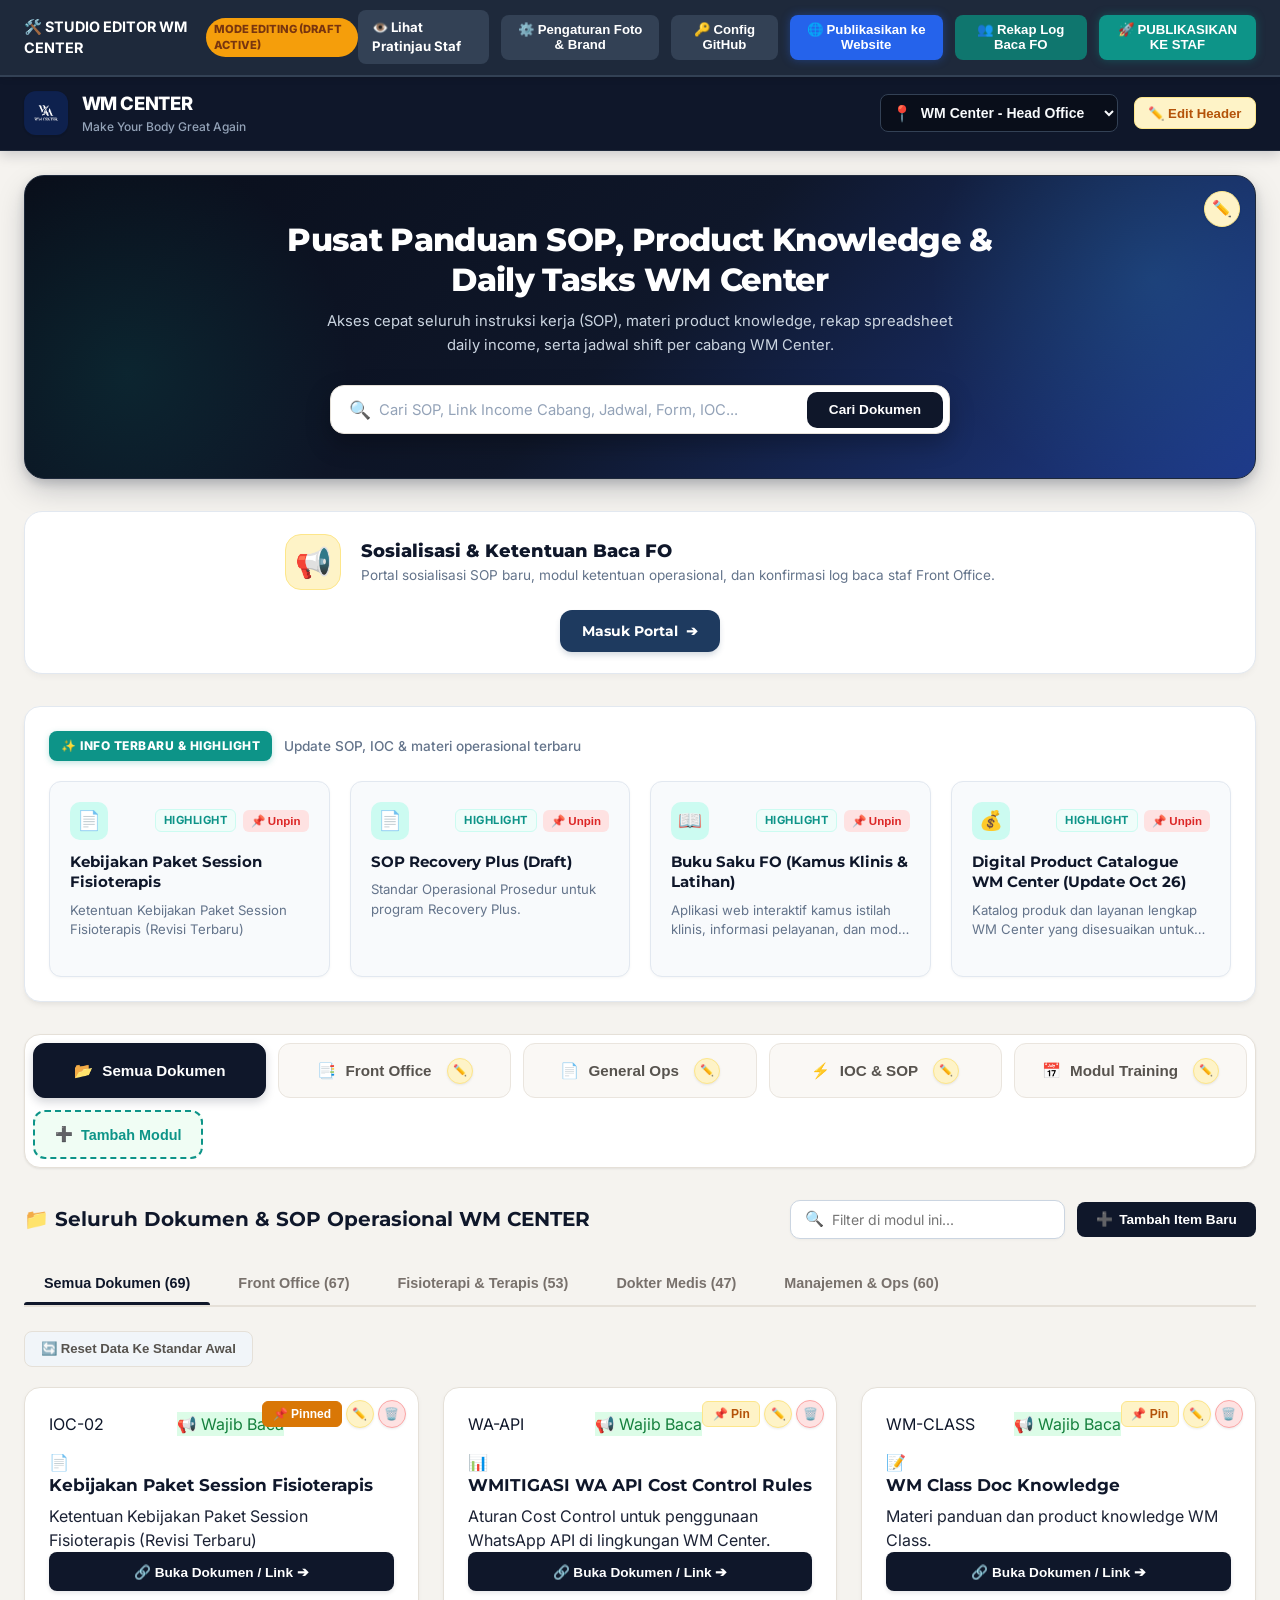
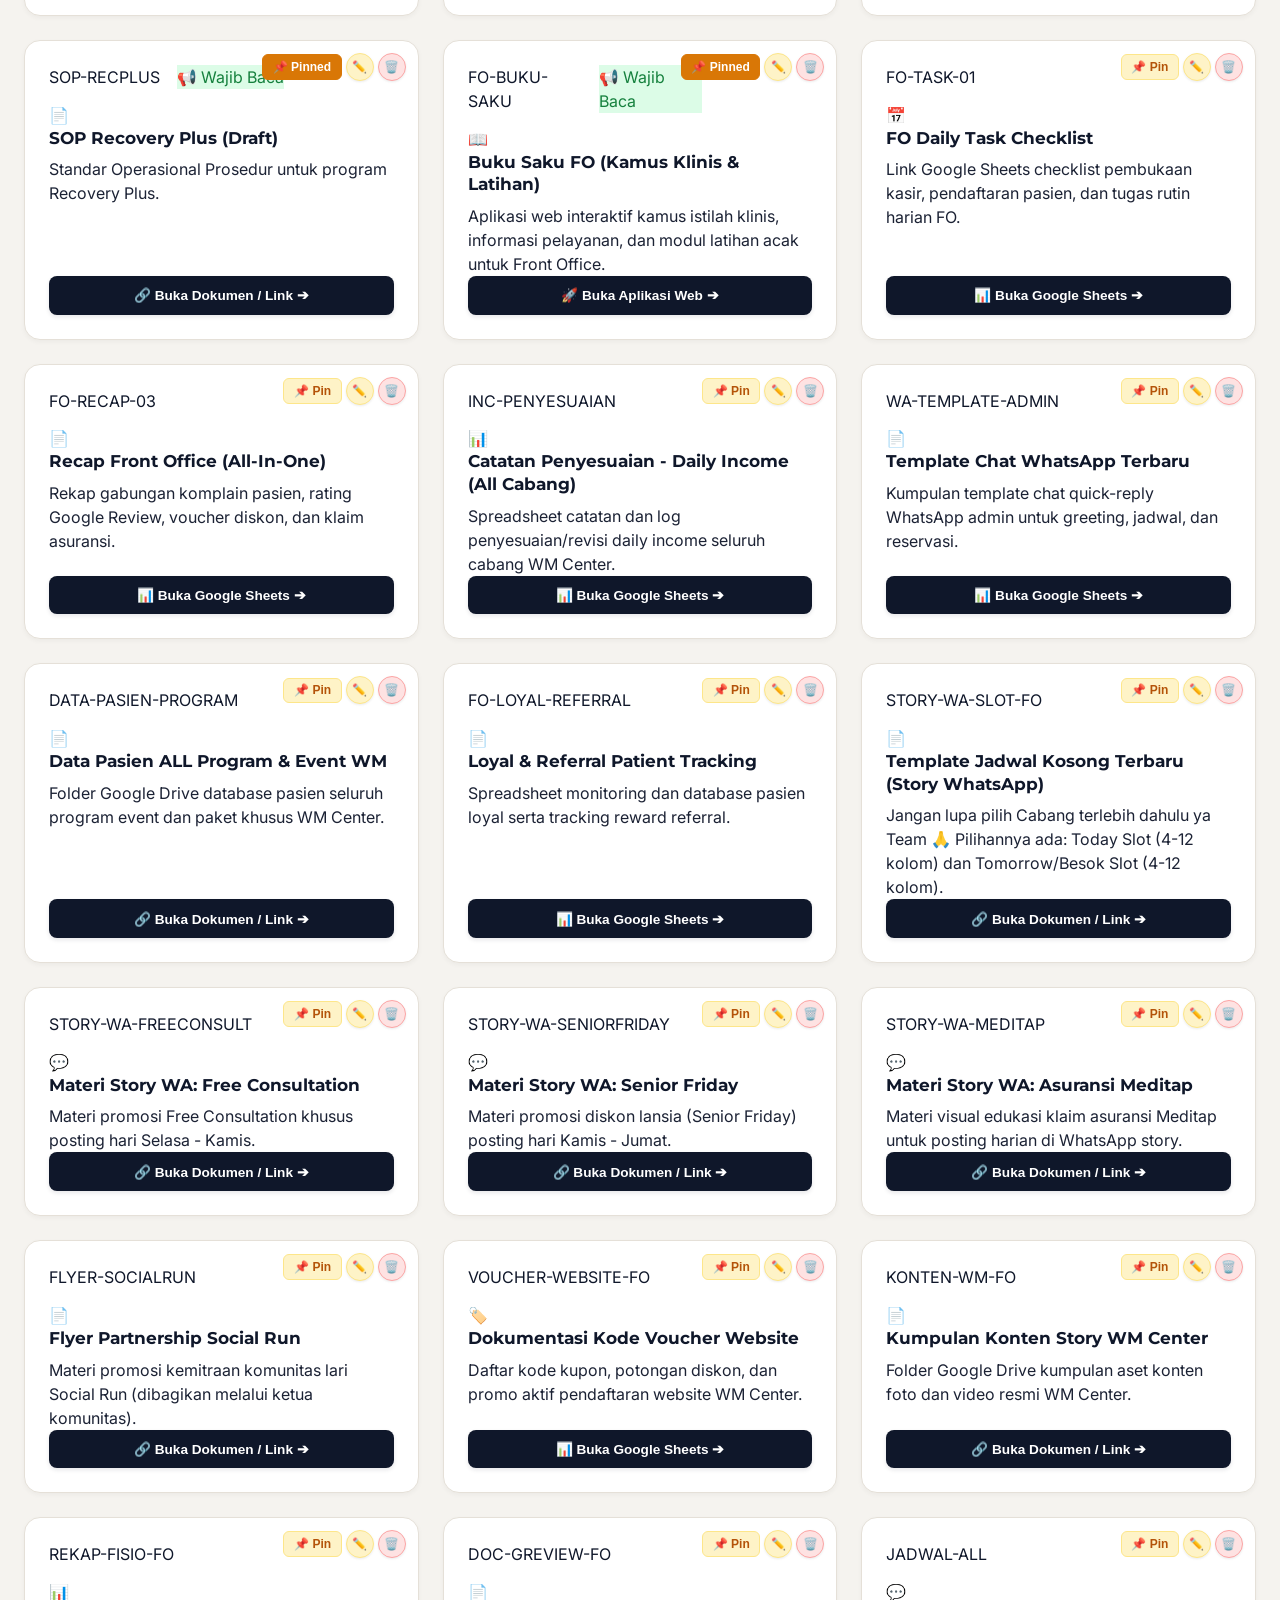
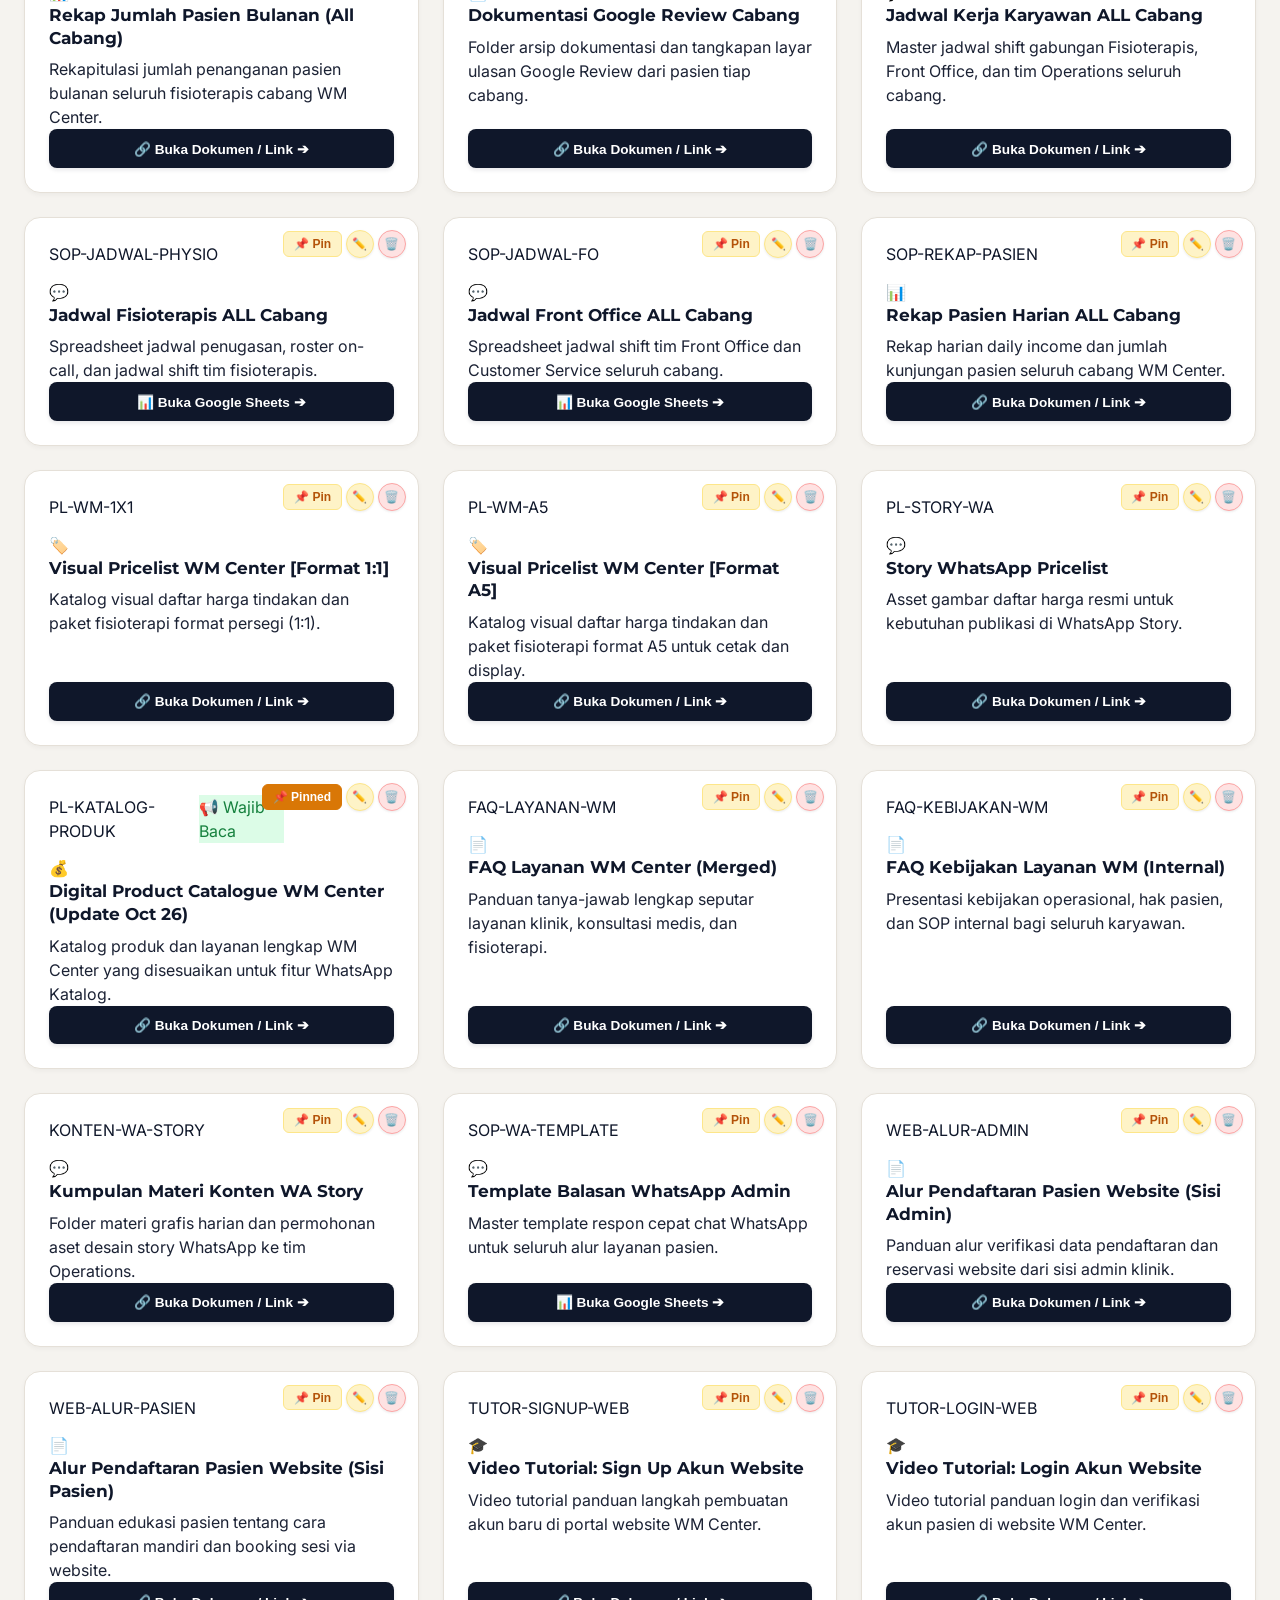
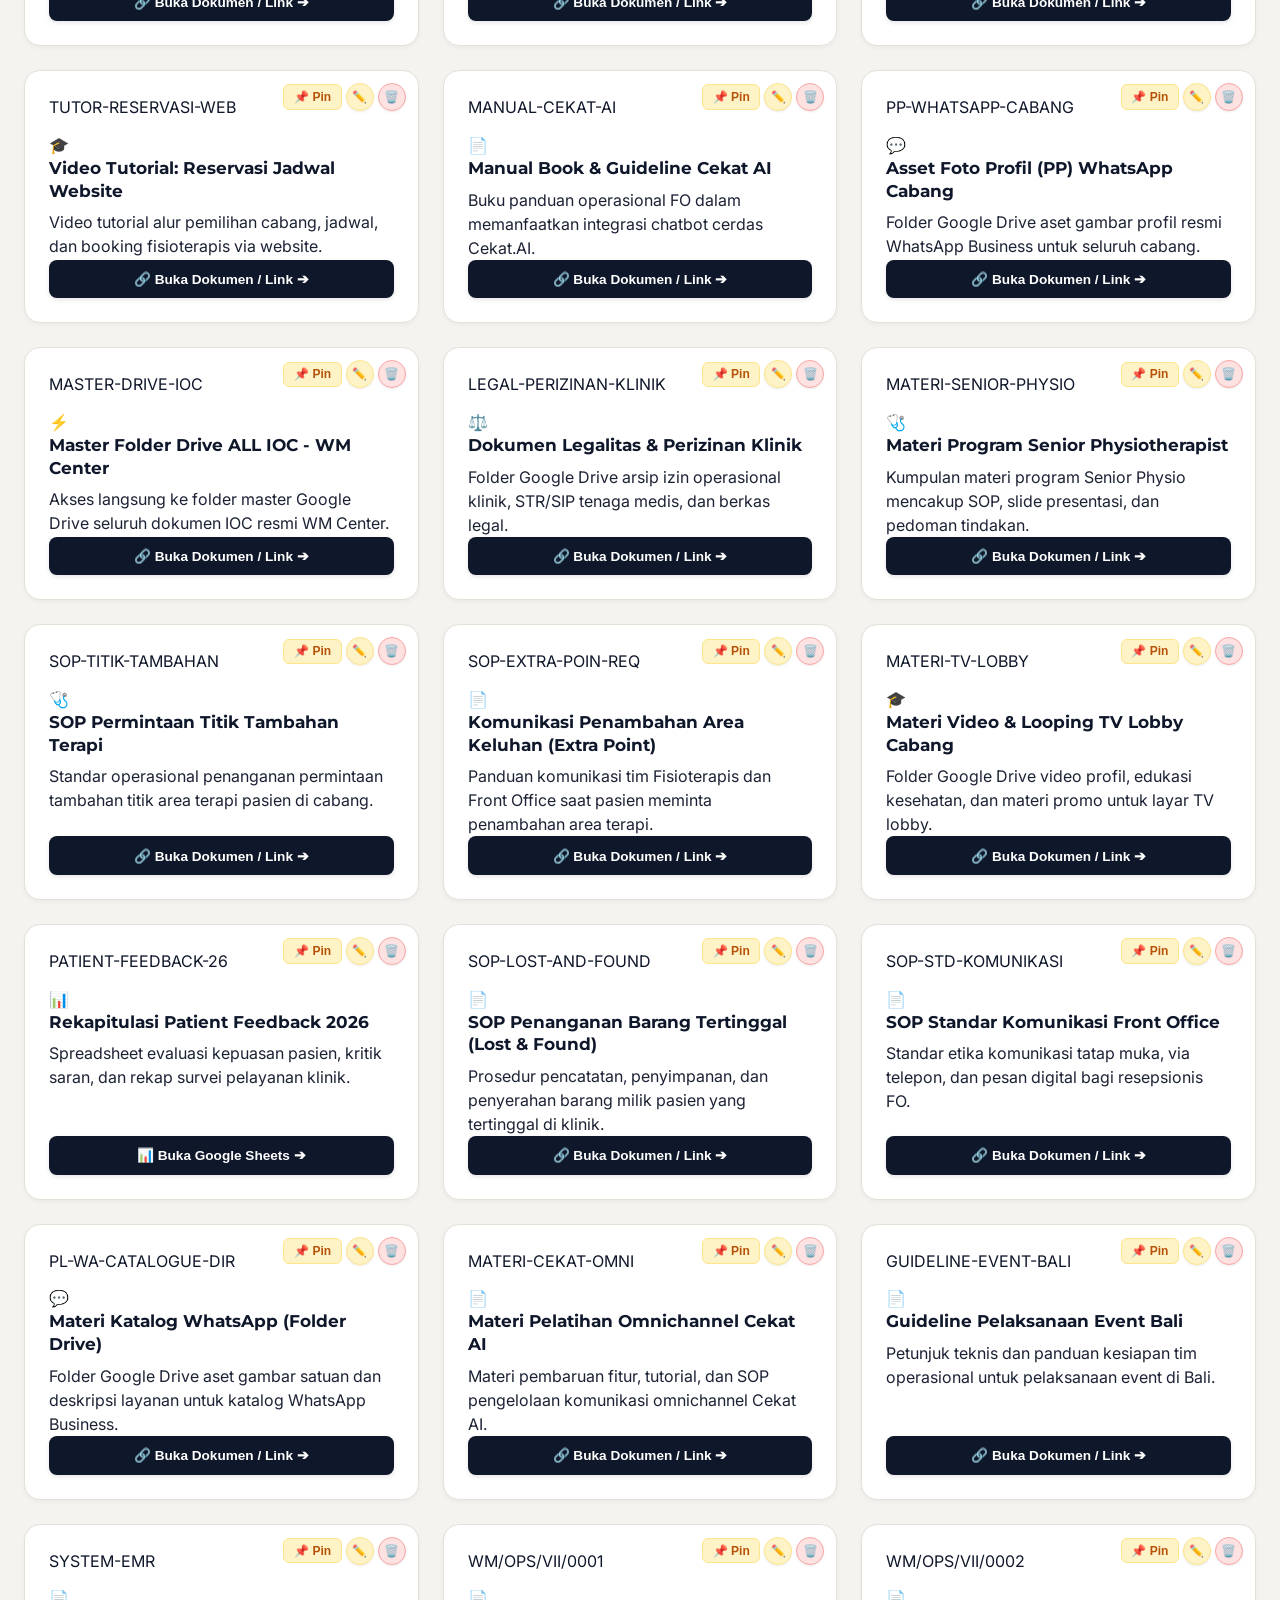
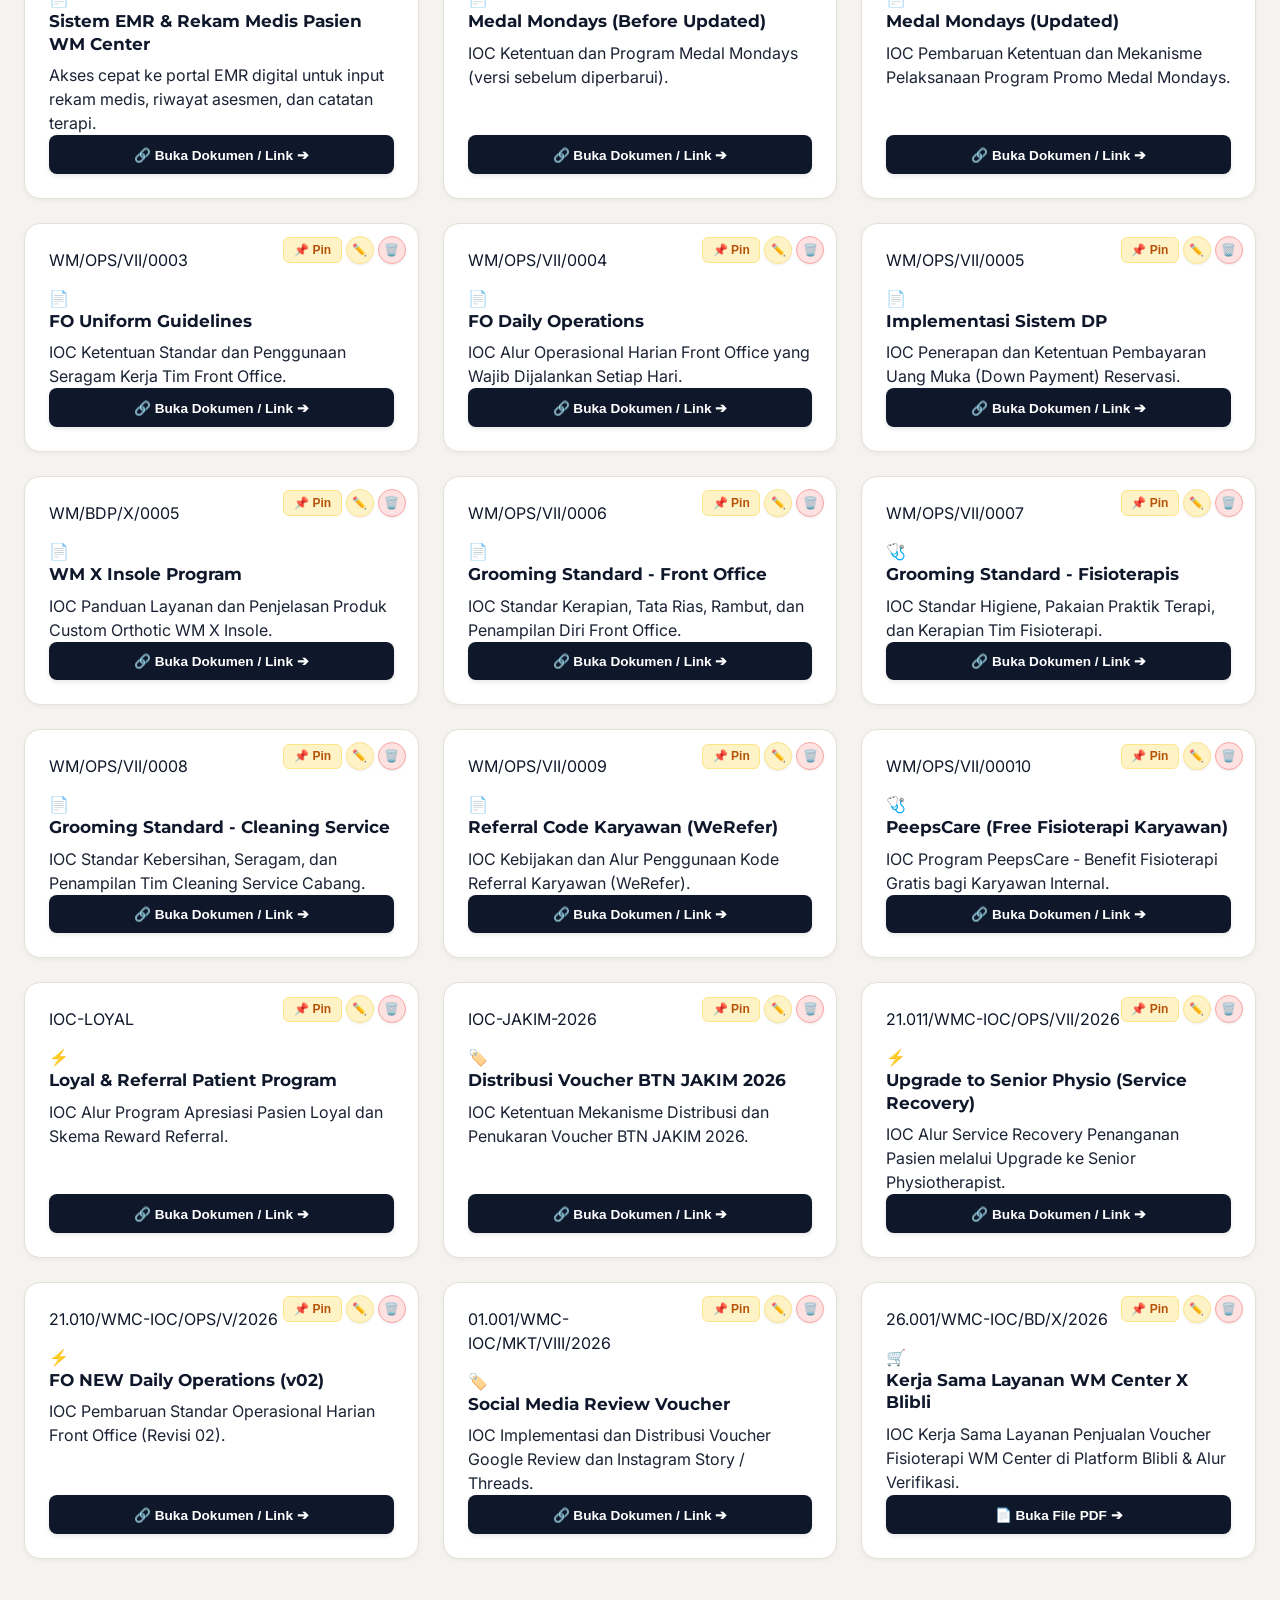
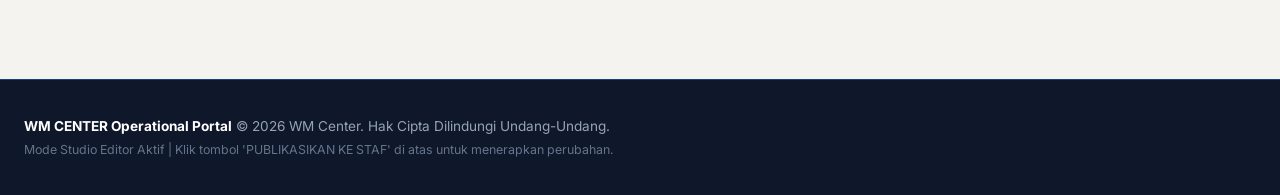
==== commit ac6263aa: "feat: add 4 new SOP/IOC/Product Knowledge documents" ====
--- a/editor.html
+++ b/editor.html
@@ -2858,6 +2858,66 @@
 
   const defaultItems = [
   {
+    "summary": "Ketentuan Kebijakan Paket Session Fisioterapis (Revisi Terbaru)",
+    "id": "ioc_02_paket_fisio",
+    "details": "Dokumen ini berisi revisi terbaru mengenai Ketentuan Kebijakan Paket Session Fisioterapis.",
+    "driveUrl": "https://drive.google.com/file/d/1Lhxt9Nz9DE4yjeowCwGTExRdSniPPmMq/view?usp=sharing",
+    "module": "quicklink",
+    "code": "IOC-02",
+    "title": "Kebijakan Paket Session Fisioterapis",
+    "icon": "📄",
+    "modules": ["quicklink"],
+    "categories": ["fo", "physio", "management"],
+    "isFeatured": true,
+    "requiresAck": true,
+    "readTimer": 15
+  },
+  {
+    "summary": "Aturan Cost Control untuk penggunaan WhatsApp API di lingkungan WM Center.",
+    "id": "wmitigasi_wa_api",
+    "details": "Pedoman WMITIGASI WA API Cost Control Rules.",
+    "driveUrl": "https://docs.google.com/presentation/d/1uAK0XhID0LMuYYh_Hg5qYqDGWU2Ccc56ZCk3OaOgK7I/edit?usp=sharing",
+    "module": "dailytask",
+    "code": "WA-API",
+    "title": "WMITIGASI WA API Cost Control Rules",
+    "icon": "📊",
+    "modules": ["dailytask"],
+    "categories": ["fo", "management"],
+    "isFeatured": false,
+    "requiresAck": true,
+    "readTimer": 15
+  },
+  {
+    "summary": "Materi panduan dan product knowledge WM Class.",
+    "id": "wm_class_doc",
+    "details": "Dokumen WM Class Doc Knowledge.",
+    "driveUrl": "https://docs.google.com/document/d/1crkPyEcrcfdvDJ9IX7r_7qobpGrW5uX-Eh4WxzHlzZM/edit?usp=sharing",
+    "module": "dailytask",
+    "code": "WM-CLASS",
+    "title": "WM Class Doc Knowledge",
+    "icon": "📝",
+    "modules": ["dailytask"],
+    "categories": ["fo", "management"],
+    "isFeatured": false,
+    "requiresAck": true,
+    "readTimer": 15
+  },
+  {
+    "summary": "Standar Operasional Prosedur untuk program Recovery Plus.",
+    "id": "sop_recovery_plus",
+    "details": "Draft SOP Recovery Plus.",
+    "driveUrl": "https://drive.google.com/file/d/1JSmAlMgmdJsjIPCGBtMvP68H7wqVXu3c/view?usp=sharing",
+    "module": "quicklink",
+    "code": "SOP-RECPLUS",
+    "title": "SOP Recovery Plus (Draft)",
+    "icon": "📄",
+    "modules": ["quicklink"],
+    "categories": ["fo", "physio", "doctor", "management"],
+    "isFeatured": true,
+    "requiresAck": true,
+    "readTimer": 15
+  },
+  {
     "summary": "Aplikasi web interaktif kamus istilah klinis, informasi pelayanan, dan modul latihan acak untuk Front Office.",
     "id": "fo_buku_saku",
     "details": "<h4>Aplikasi Interaktif Buku Saku FO:</h4><p>Portal web apps script interaktif yang berisi kamus istilah medis/klinis fisioterapi, informasi pelayanan, serta modul kuis/latihan acak untuk mengasah pemahaman tim Front Office.</p><hr style=\"margin:12px 0; border:0; border-top:1px solid #E2E8F0;\"><h5>Fitur Aplikasi:</h5><ul><li><strong>Kamus Klinis:</strong> Pencarian cepat istilah medis dan penjelasan mudah untuk pasien.</li><li><strong>Filter Kategori:</strong> Pengelompokan istilah berdasarkan tindakan klinis dan alur FO.</li><li><strong>Latihan Acak:</strong> Kuis tanya jawab interaktif untuk pelatihan mandiri staf.</li></ul>",
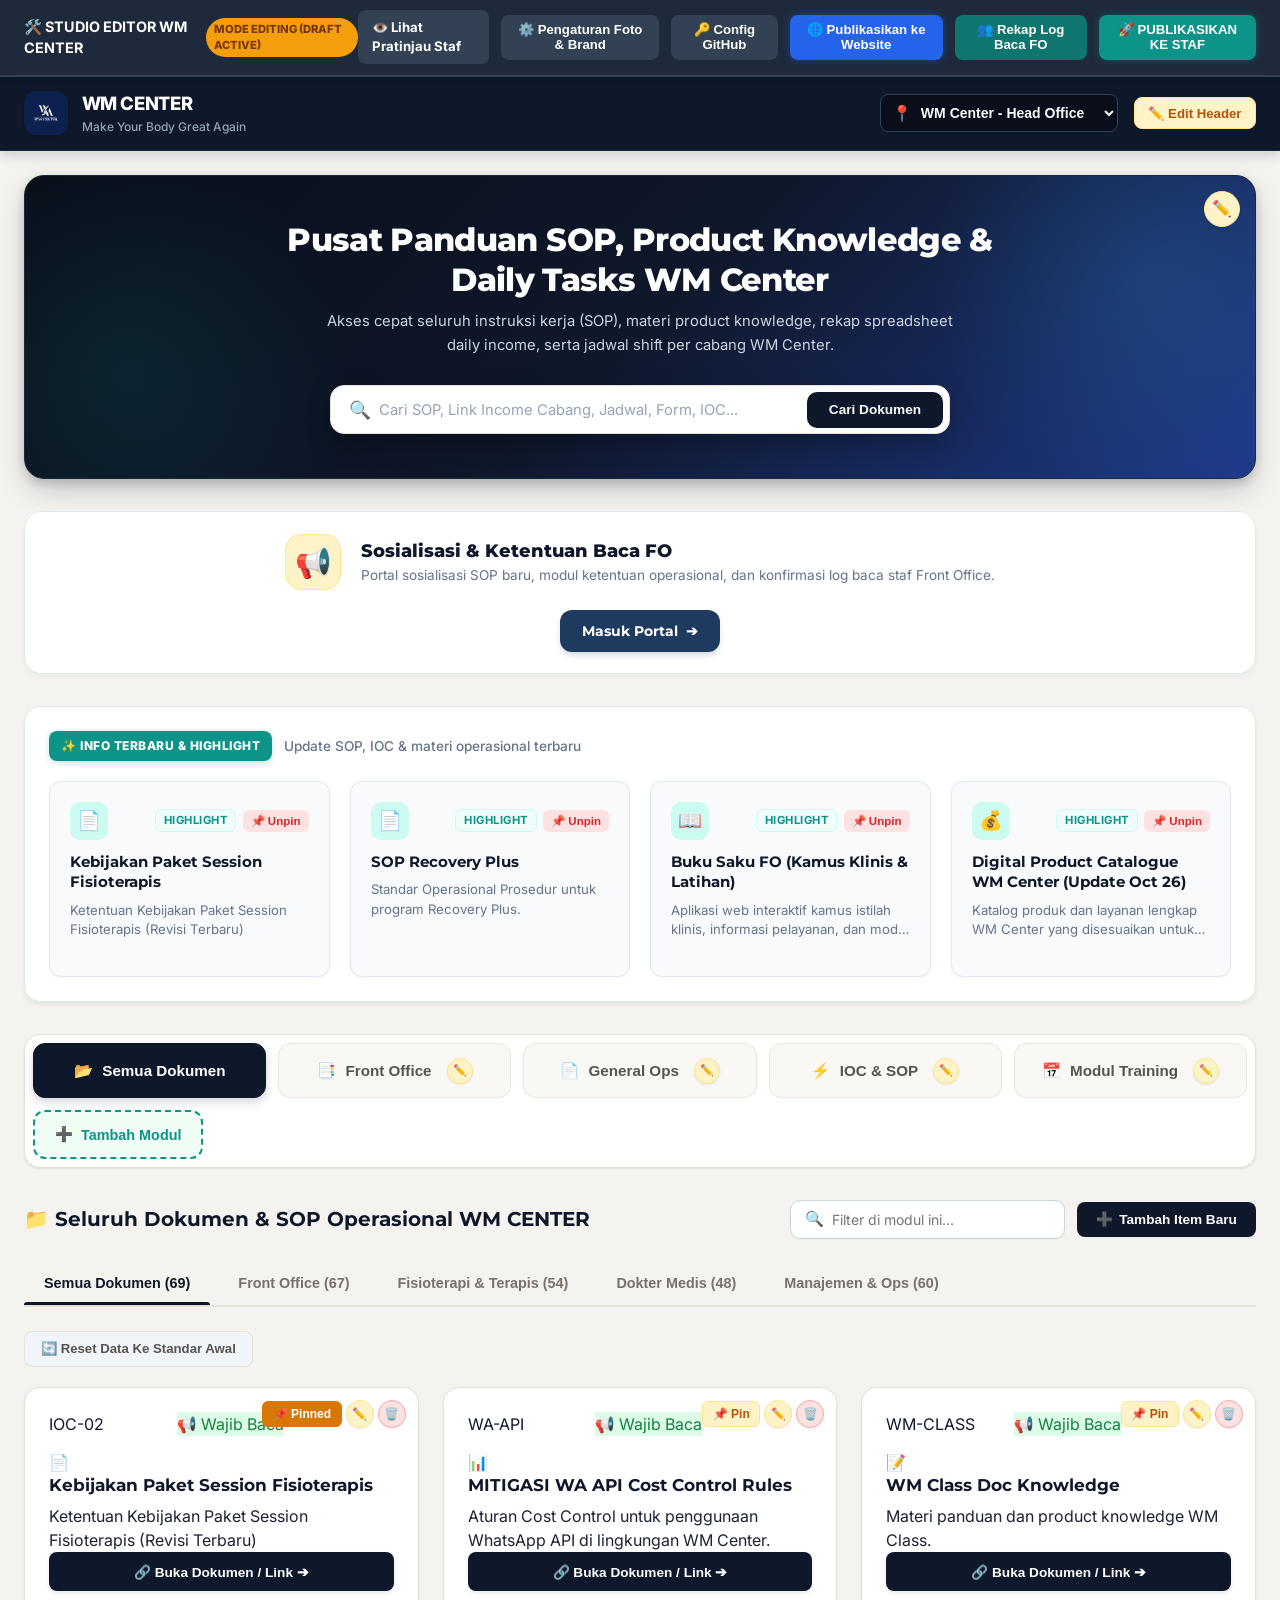
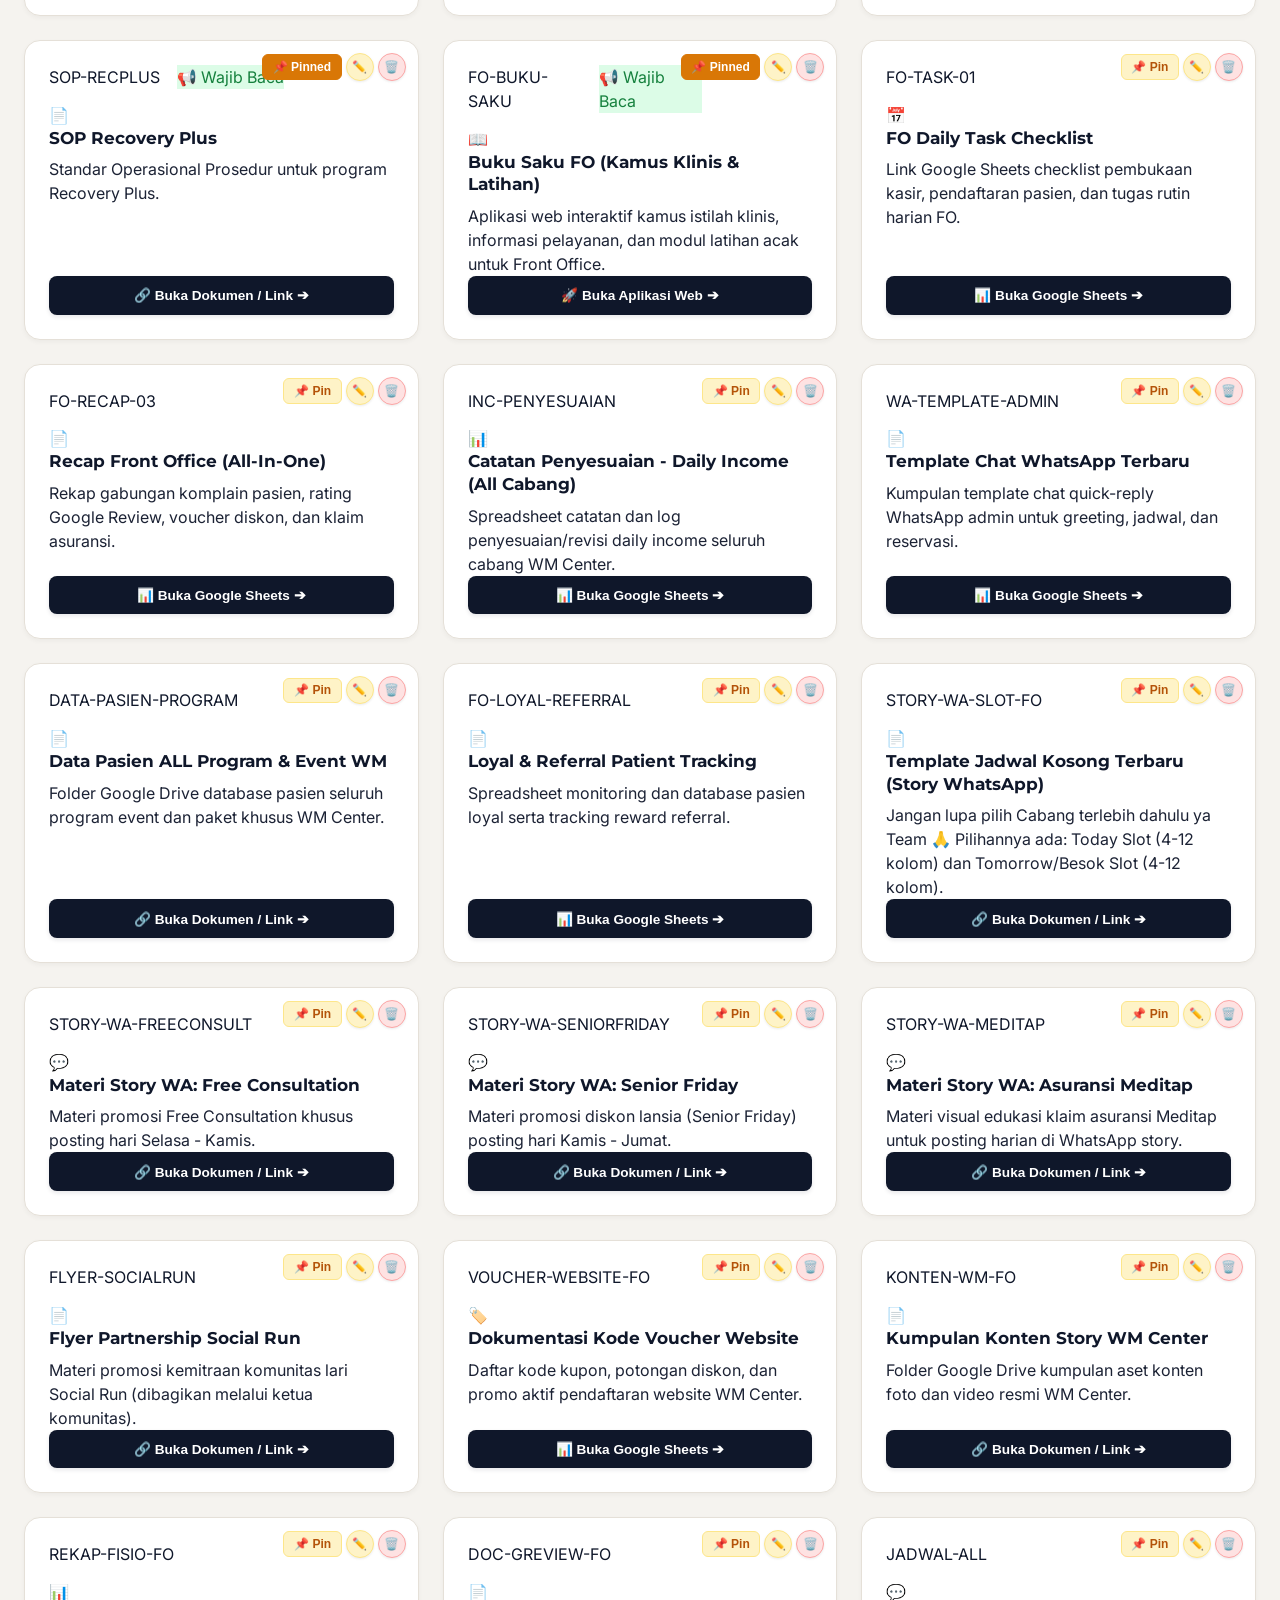
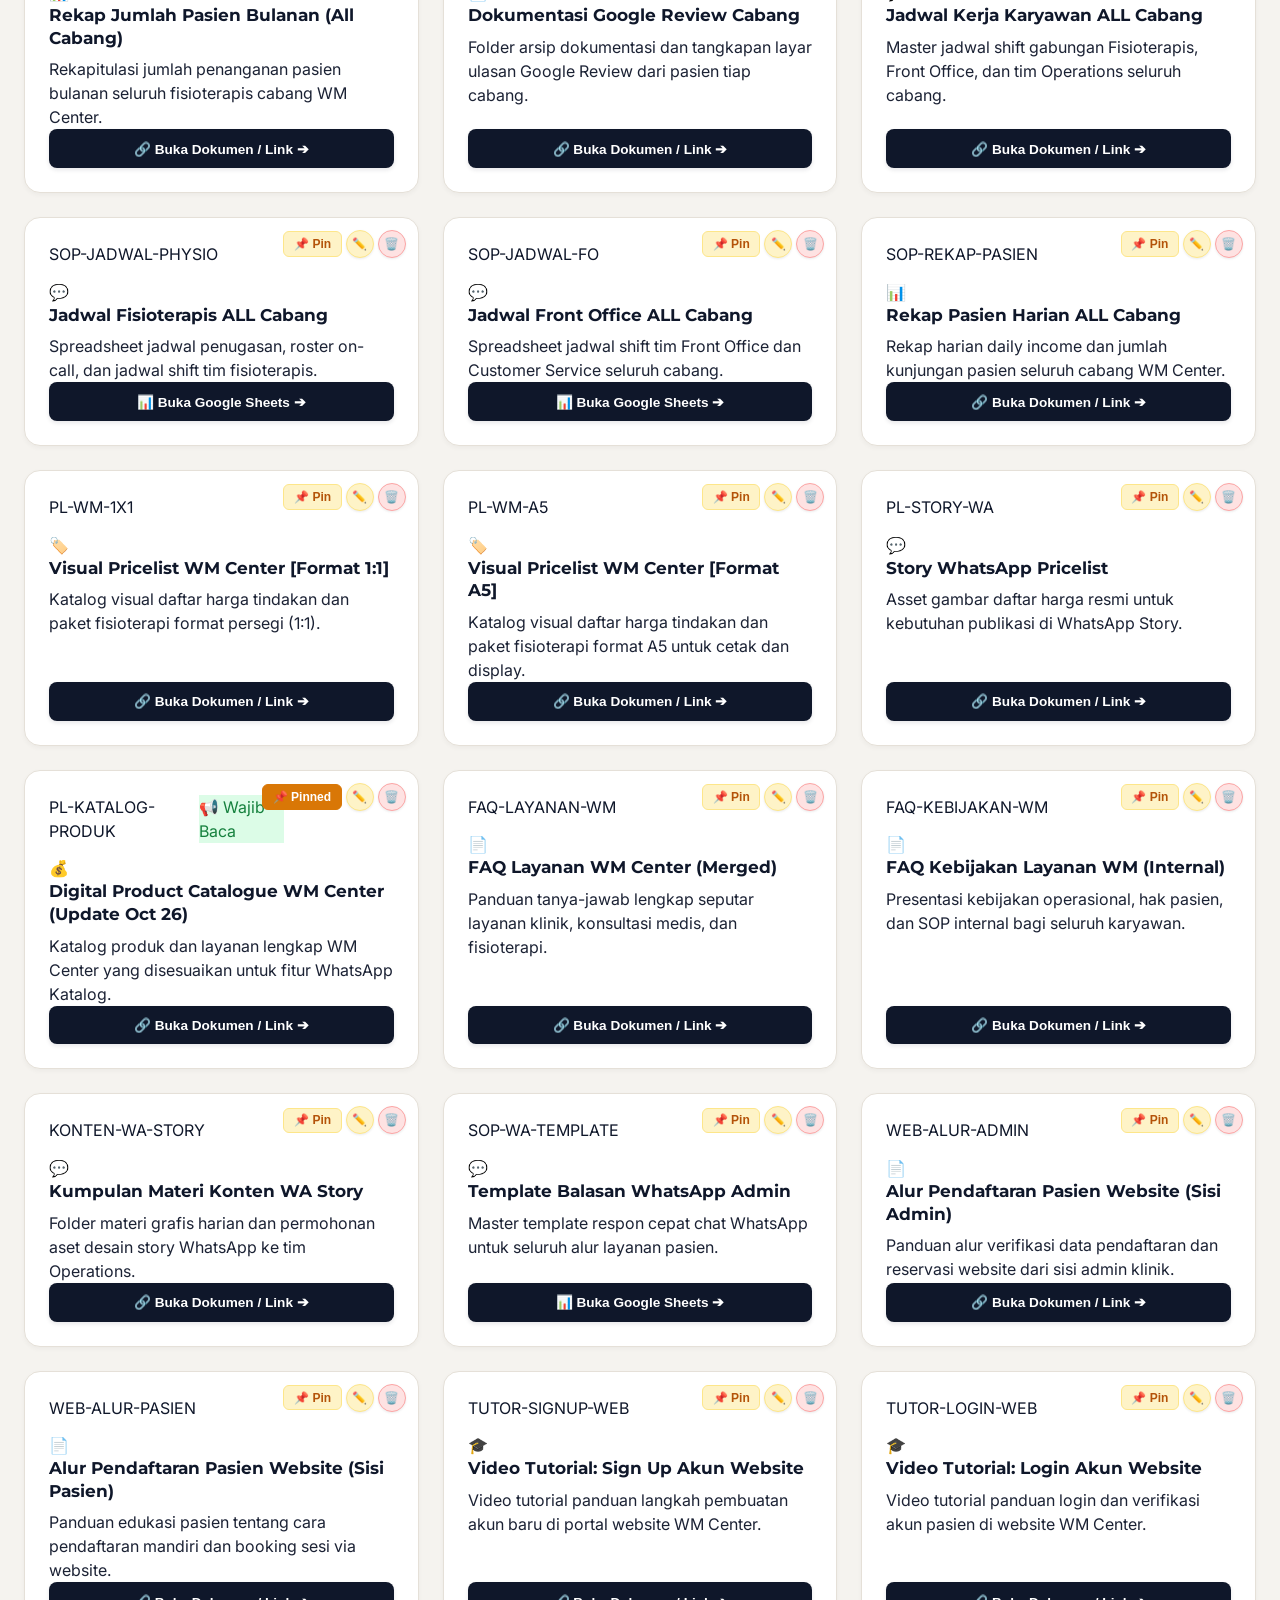
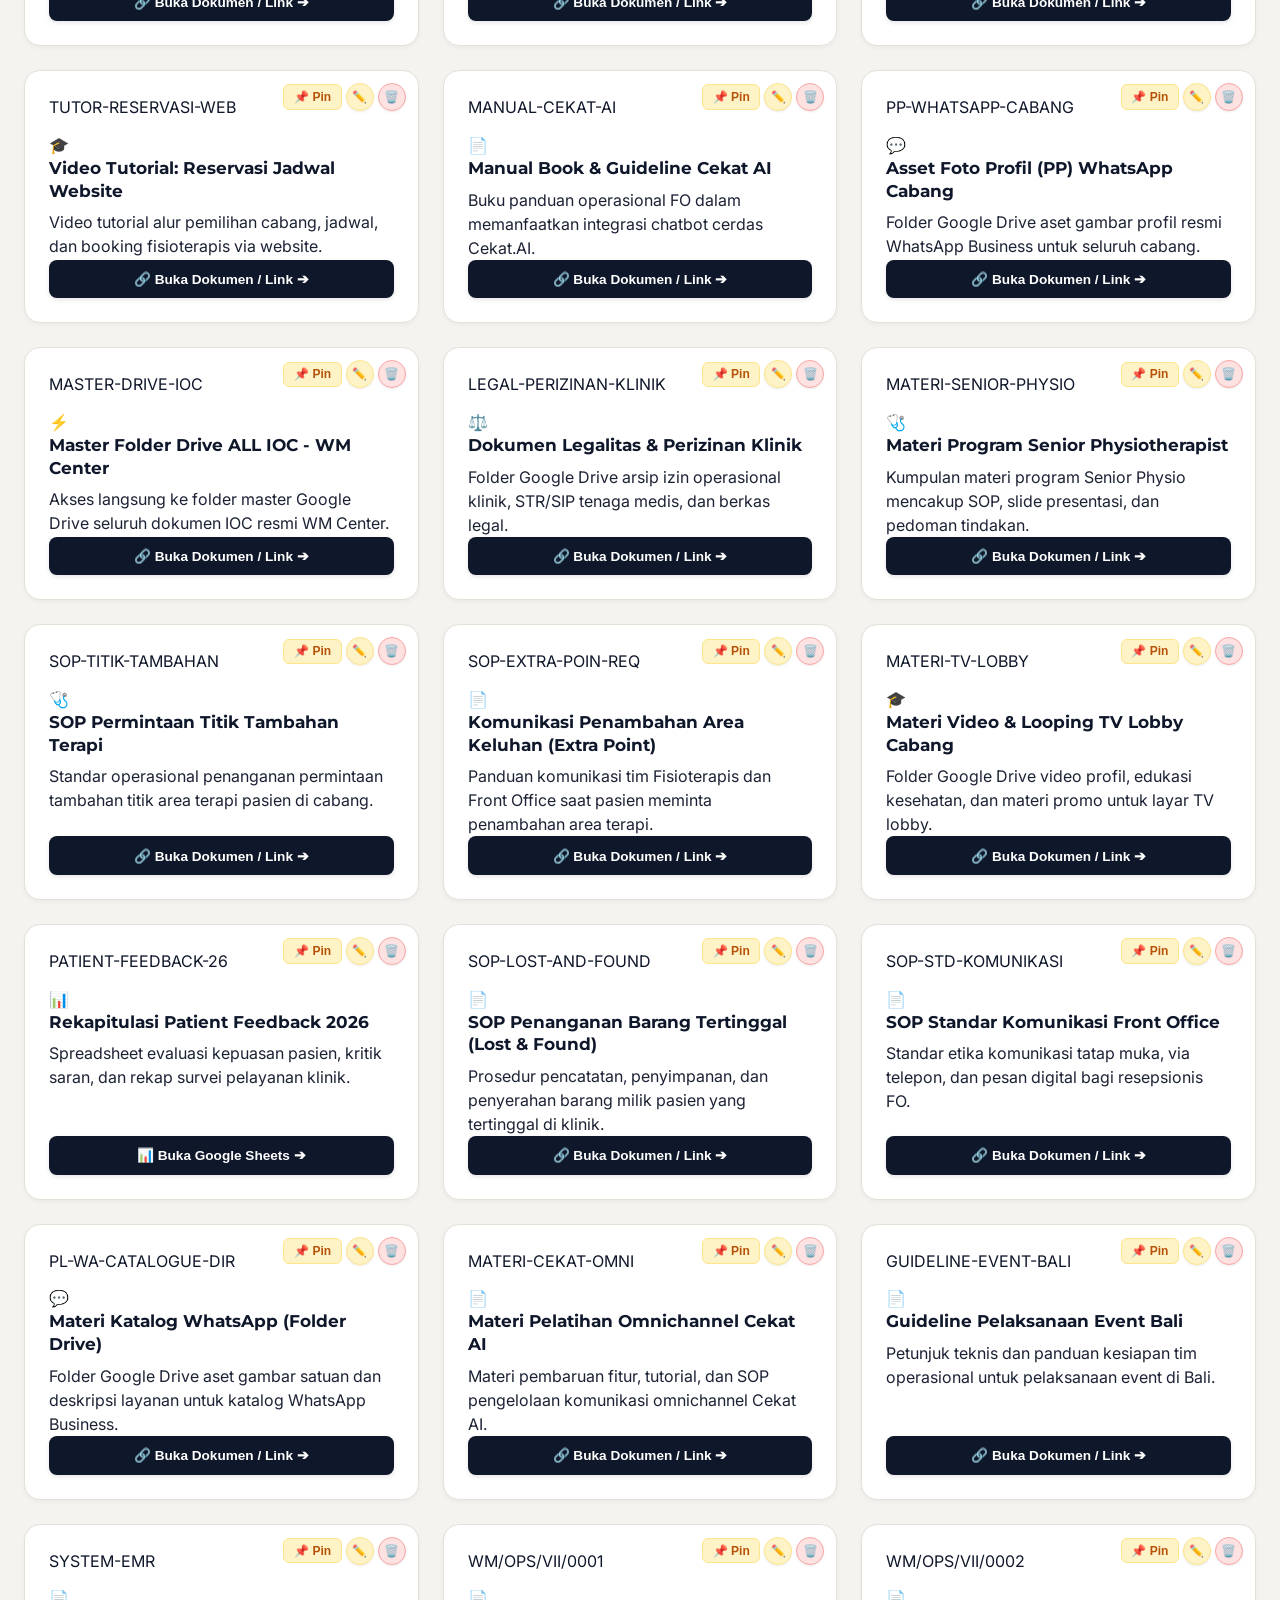
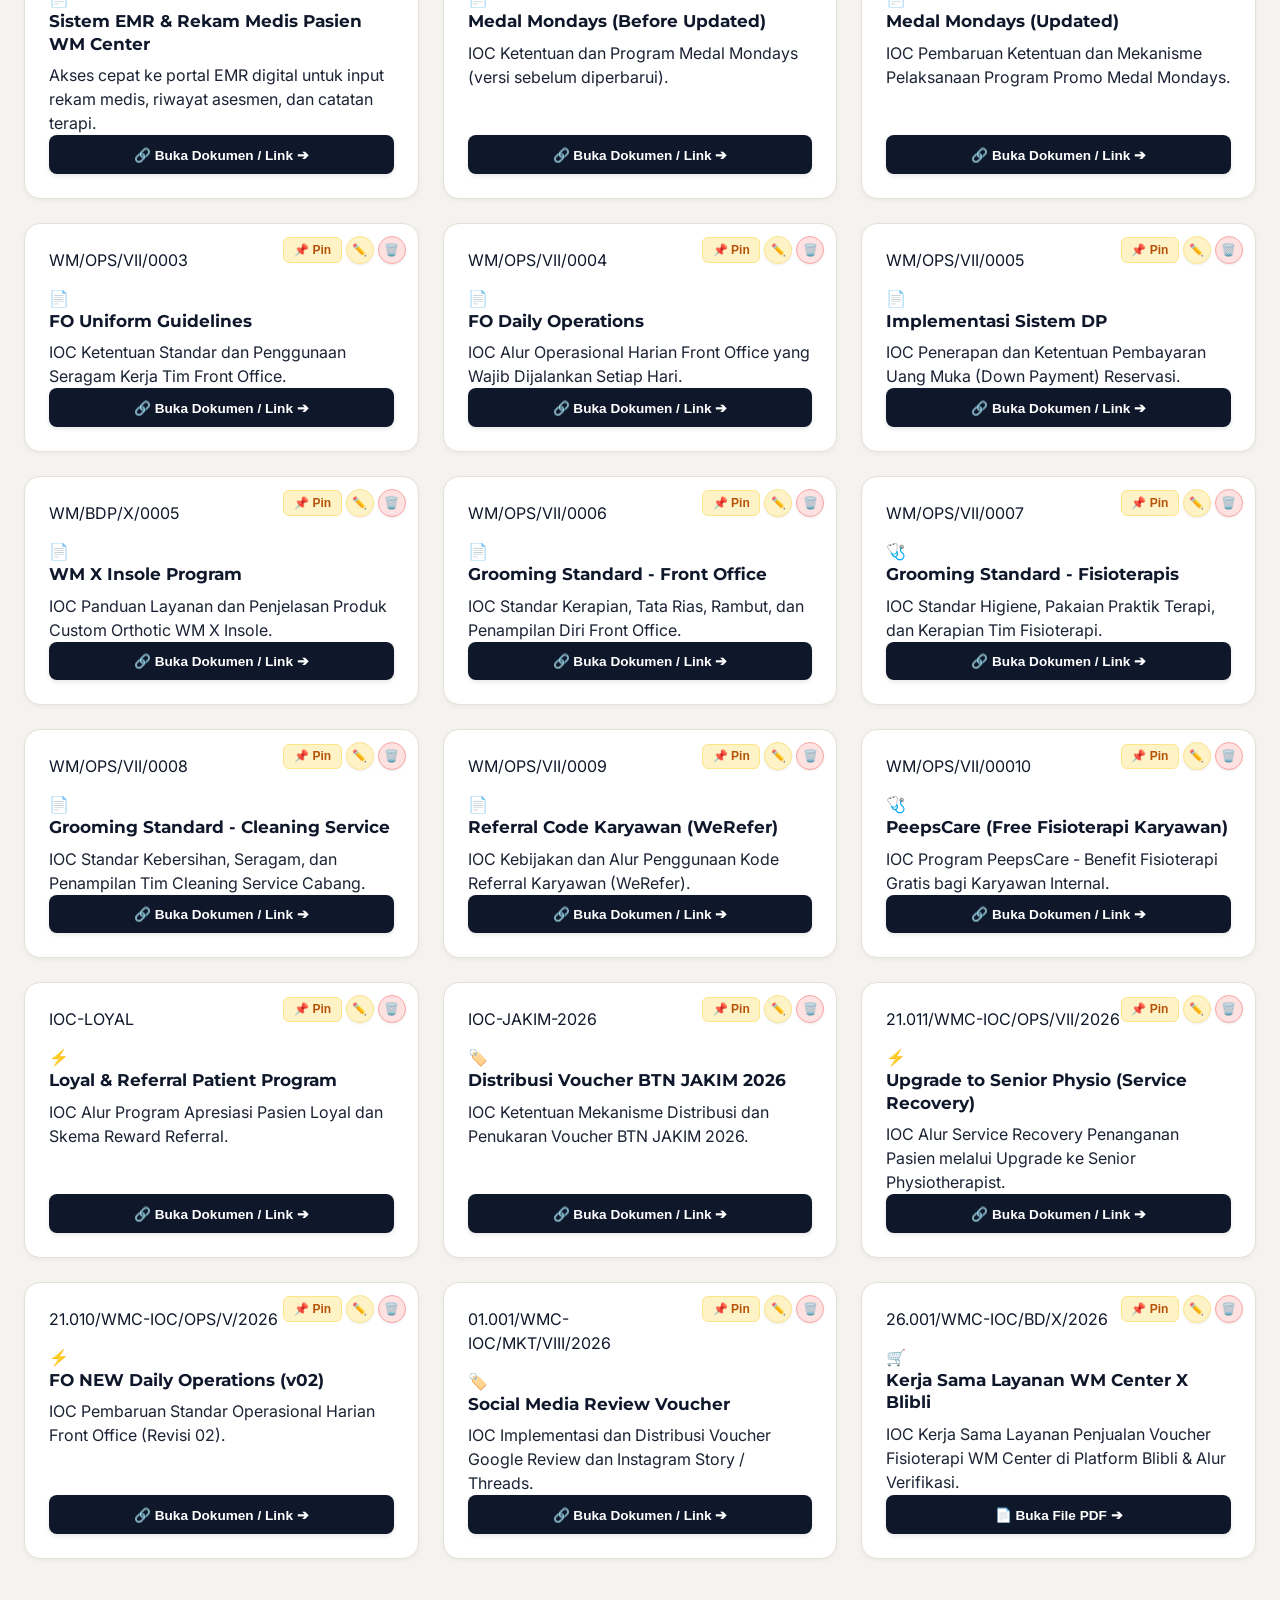
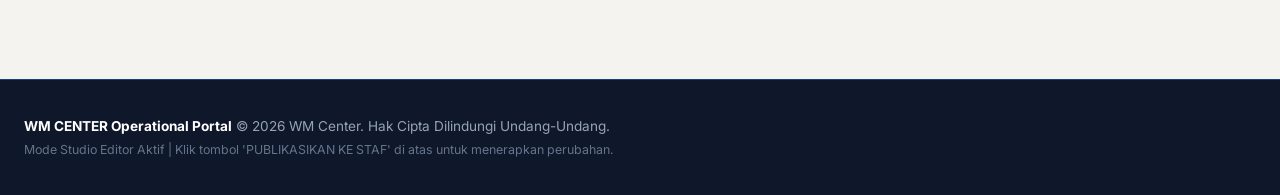
==== commit ff381a16: "Auto-publish editor update v1791342338430" ====
--- a/editor.html
+++ b/editor.html
@@ -2760,12 +2760,12 @@
 // WM Center Studio Editor Script (Internal Admin Edit Mode)
 document.addEventListener('DOMContentLoaded', () => {
   // Auto-upgrade storage cache for v24 with clean icons and removed role categories
-  if (localStorage.getItem('wmcenter_build_version') !== 'v1790908959256') {
+  if (localStorage.getItem('wmcenter_build_version') !== 'v1791342338430') {
     localStorage.removeItem('wmcenter_published_settings_v5');
     localStorage.removeItem('wmcenter_published_items_v5');
     localStorage.removeItem('wmcenter_draft_settings_v5');
     localStorage.removeItem('wmcenter_draft_items_v5');
-    localStorage.setItem('wmcenter_build_version', 'v1790908959256');
+    localStorage.setItem('wmcenter_build_version', 'v1791342338430');
   }
 
   const defaultRoles = [
@@ -2866,8 +2866,14 @@
     "code": "IOC-02",
     "title": "Kebijakan Paket Session Fisioterapis",
     "icon": "📄",
-    "modules": ["quicklink"],
-    "categories": ["fo", "physio", "management"],
+    "modules": [
+      "quicklink"
+    ],
+    "categories": [
+      "fo",
+      "physio",
+      "management"
+    ],
     "isFeatured": true,
     "requiresAck": true,
     "readTimer": 15
@@ -2877,15 +2883,22 @@
     "id": "wmitigasi_wa_api",
     "details": "Pedoman WMITIGASI WA API Cost Control Rules.",
     "driveUrl": "https://docs.google.com/presentation/d/1uAK0XhID0LMuYYh_Hg5qYqDGWU2Ccc56ZCk3OaOgK7I/edit?usp=sharing",
-    "module": "dailytask",
+    "module": "mod_mtmfs2ka",
     "code": "WA-API",
-    "title": "WMITIGASI WA API Cost Control Rules",
+    "title": "MITIGASI WA API Cost Control Rules",
     "icon": "📊",
-    "modules": ["dailytask"],
-    "categories": ["fo", "management"],
+    "modules": [
+      "mod_mtmfs2ka",
+      "sop"
+    ],
+    "categories": [
+      "all"
+    ],
     "isFeatured": false,
     "requiresAck": true,
-    "readTimer": 15
+    "readTimer": 15,
+    "ackUrl": "",
+    "category": "all"
   },
   {
     "summary": "Materi panduan dan product knowledge WM Class.",
@@ -2896,8 +2909,13 @@
     "code": "WM-CLASS",
     "title": "WM Class Doc Knowledge",
     "icon": "📝",
-    "modules": ["dailytask"],
-    "categories": ["fo", "management"],
+    "modules": [
+      "dailytask"
+    ],
+    "categories": [
+      "fo",
+      "management"
+    ],
     "isFeatured": false,
     "requiresAck": true,
     "readTimer": 15
@@ -2907,15 +2925,23 @@
     "id": "sop_recovery_plus",
     "details": "Draft SOP Recovery Plus.",
     "driveUrl": "https://drive.google.com/file/d/1JSmAlMgmdJsjIPCGBtMvP68H7wqVXu3c/view?usp=sharing",
-    "module": "quicklink",
+    "module": "mod_mtmfs2ka",
     "code": "SOP-RECPLUS",
-    "title": "SOP Recovery Plus (Draft)",
+    "title": "SOP Recovery Plus",
     "icon": "📄",
-    "modules": ["quicklink"],
-    "categories": ["fo", "physio", "doctor", "management"],
+    "modules": [
+      "mod_mtmfs2ka",
+      "sop",
+      "quicklink"
+    ],
+    "categories": [
+      "all"
+    ],
     "isFeatured": true,
     "requiresAck": true,
-    "readTimer": 15
+    "readTimer": 15,
+    "ackUrl": "",
+    "category": "all"
   },
   {
     "summary": "Aplikasi web interaktif kamus istilah klinis, informasi pelayanan, dan modul latihan acak untuk Front Office.",
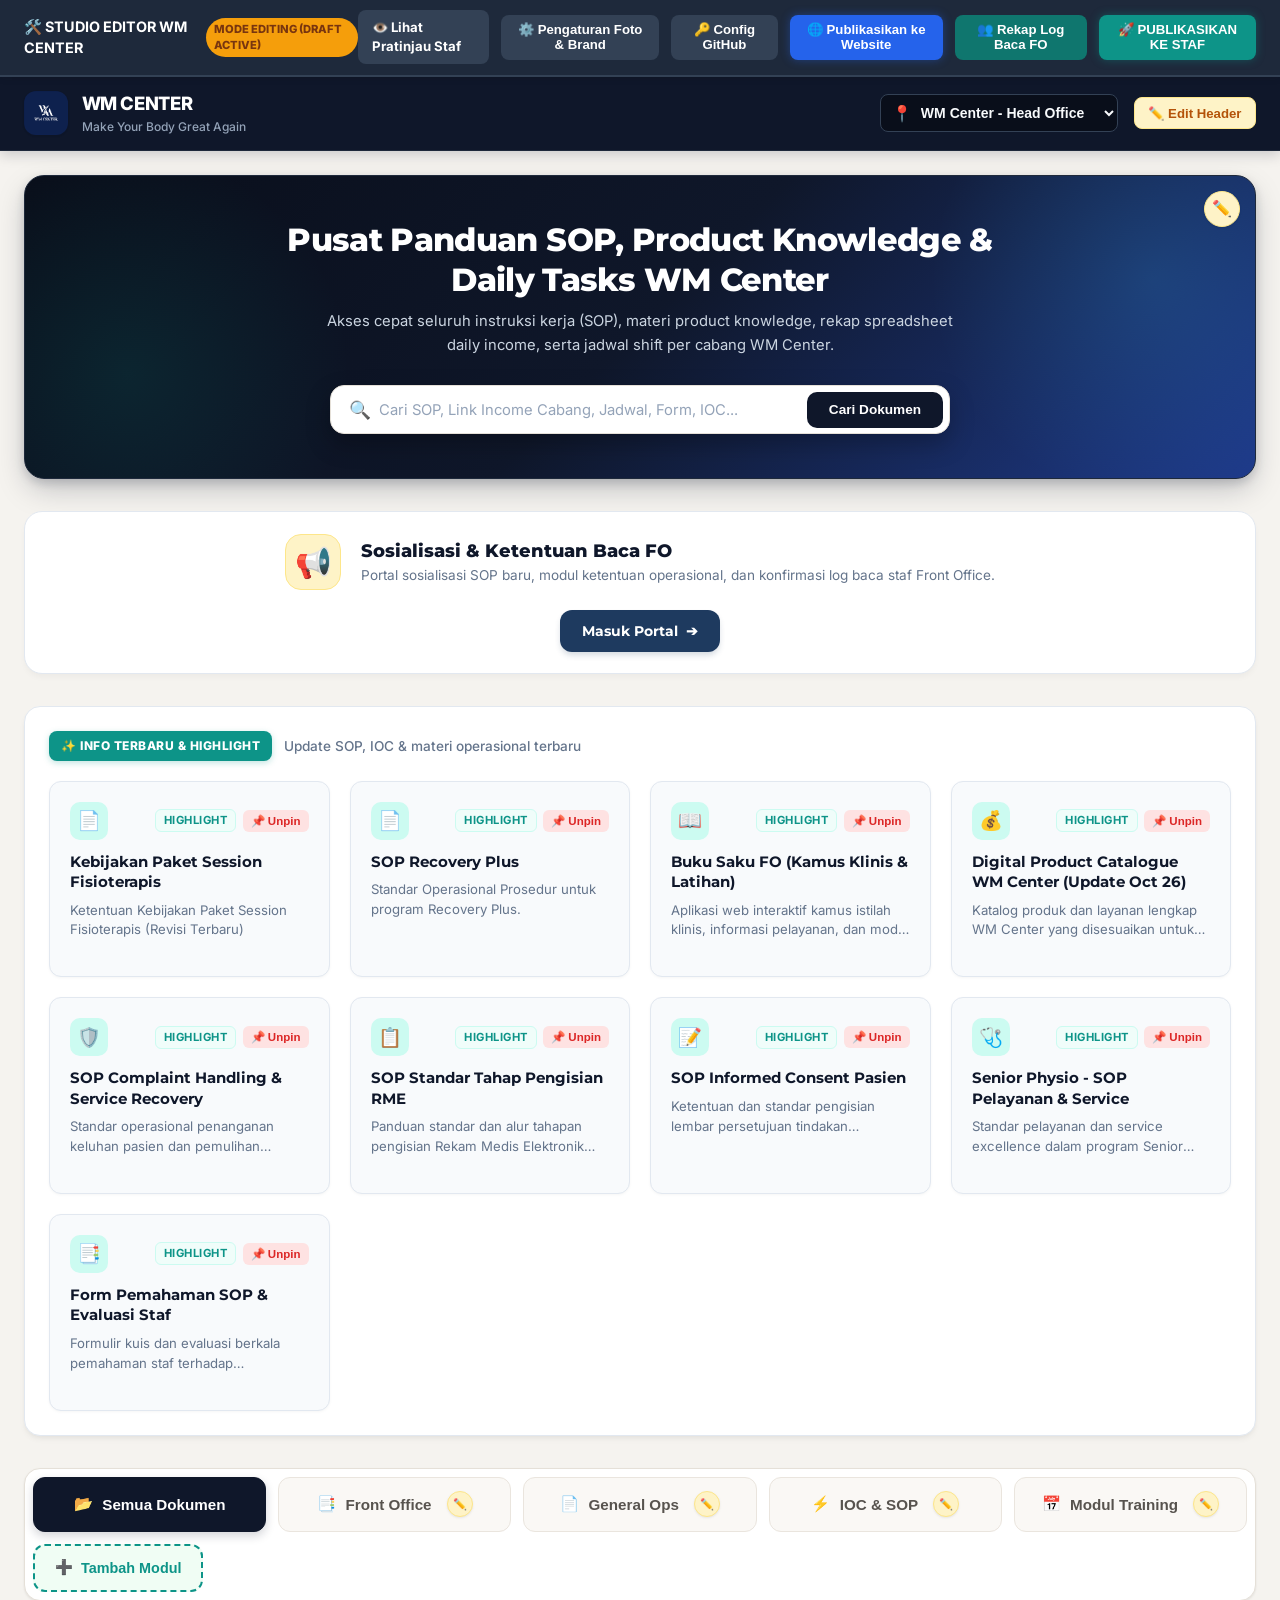
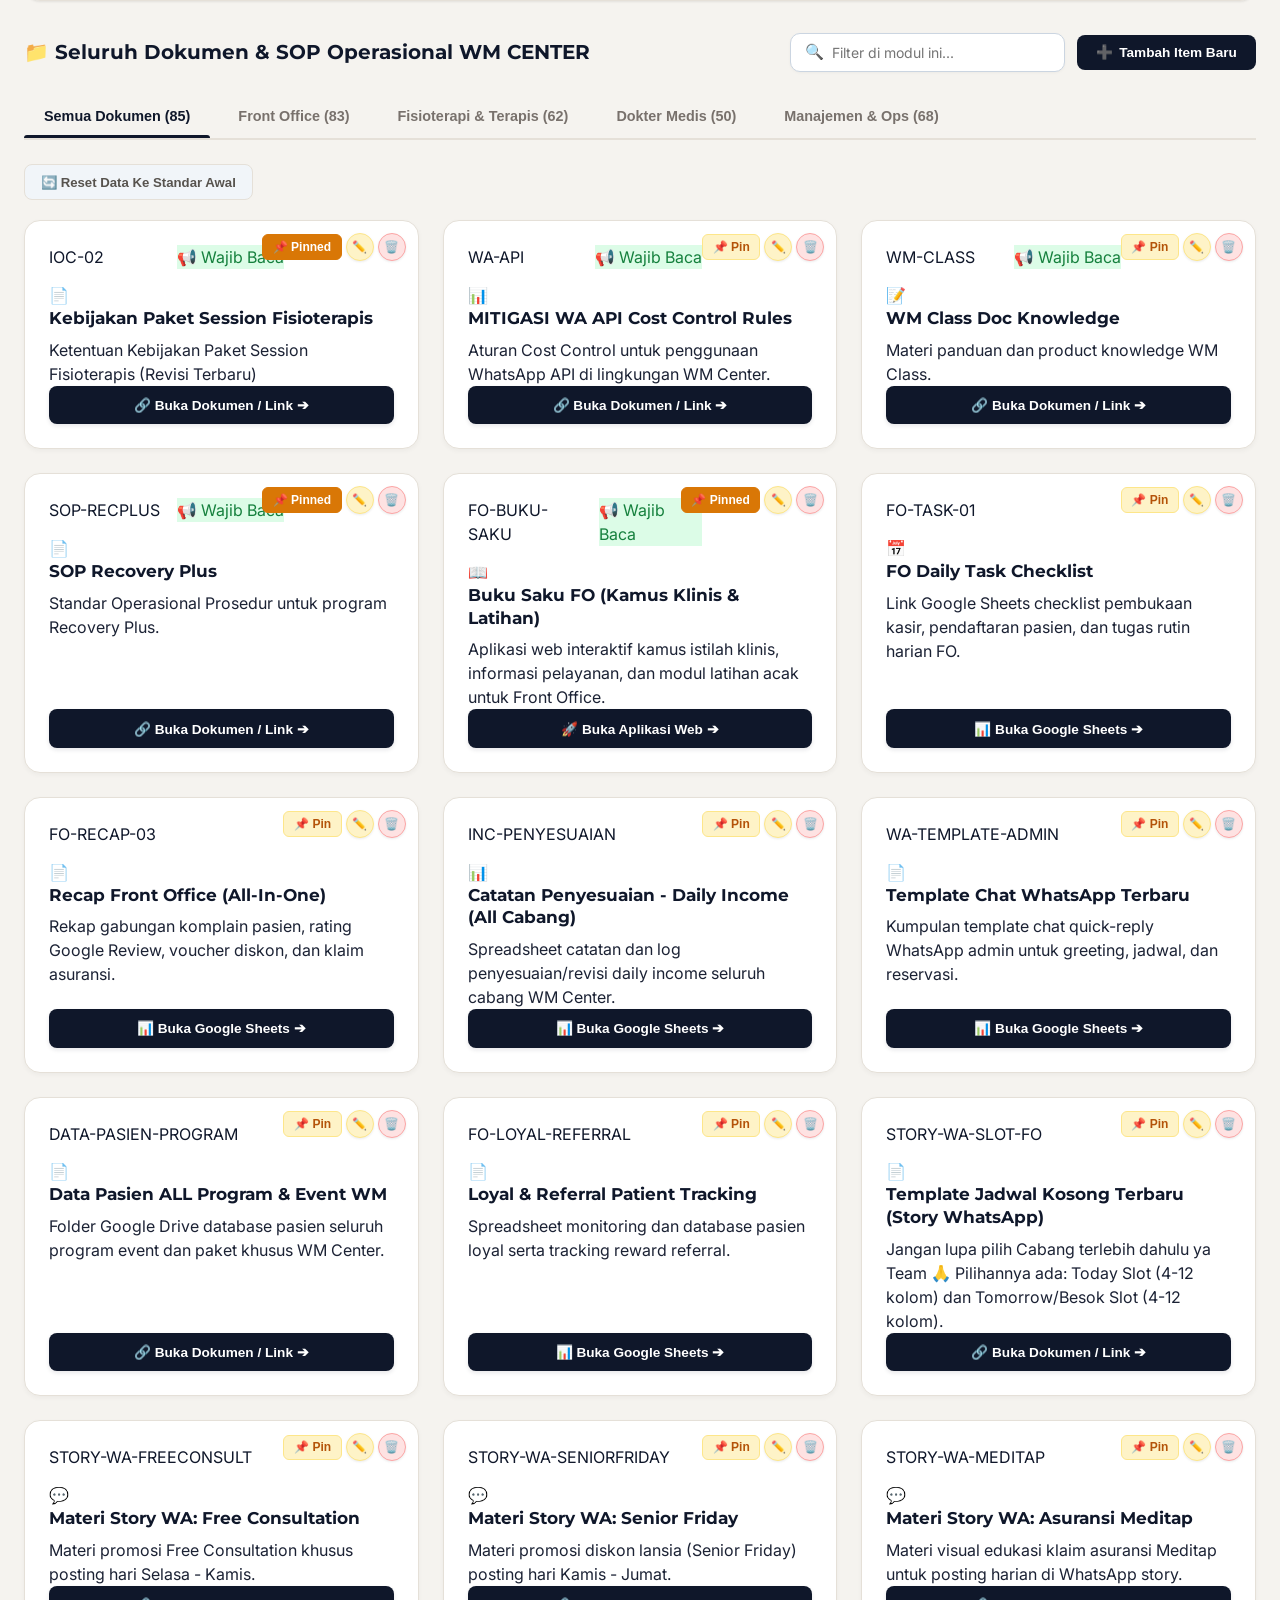
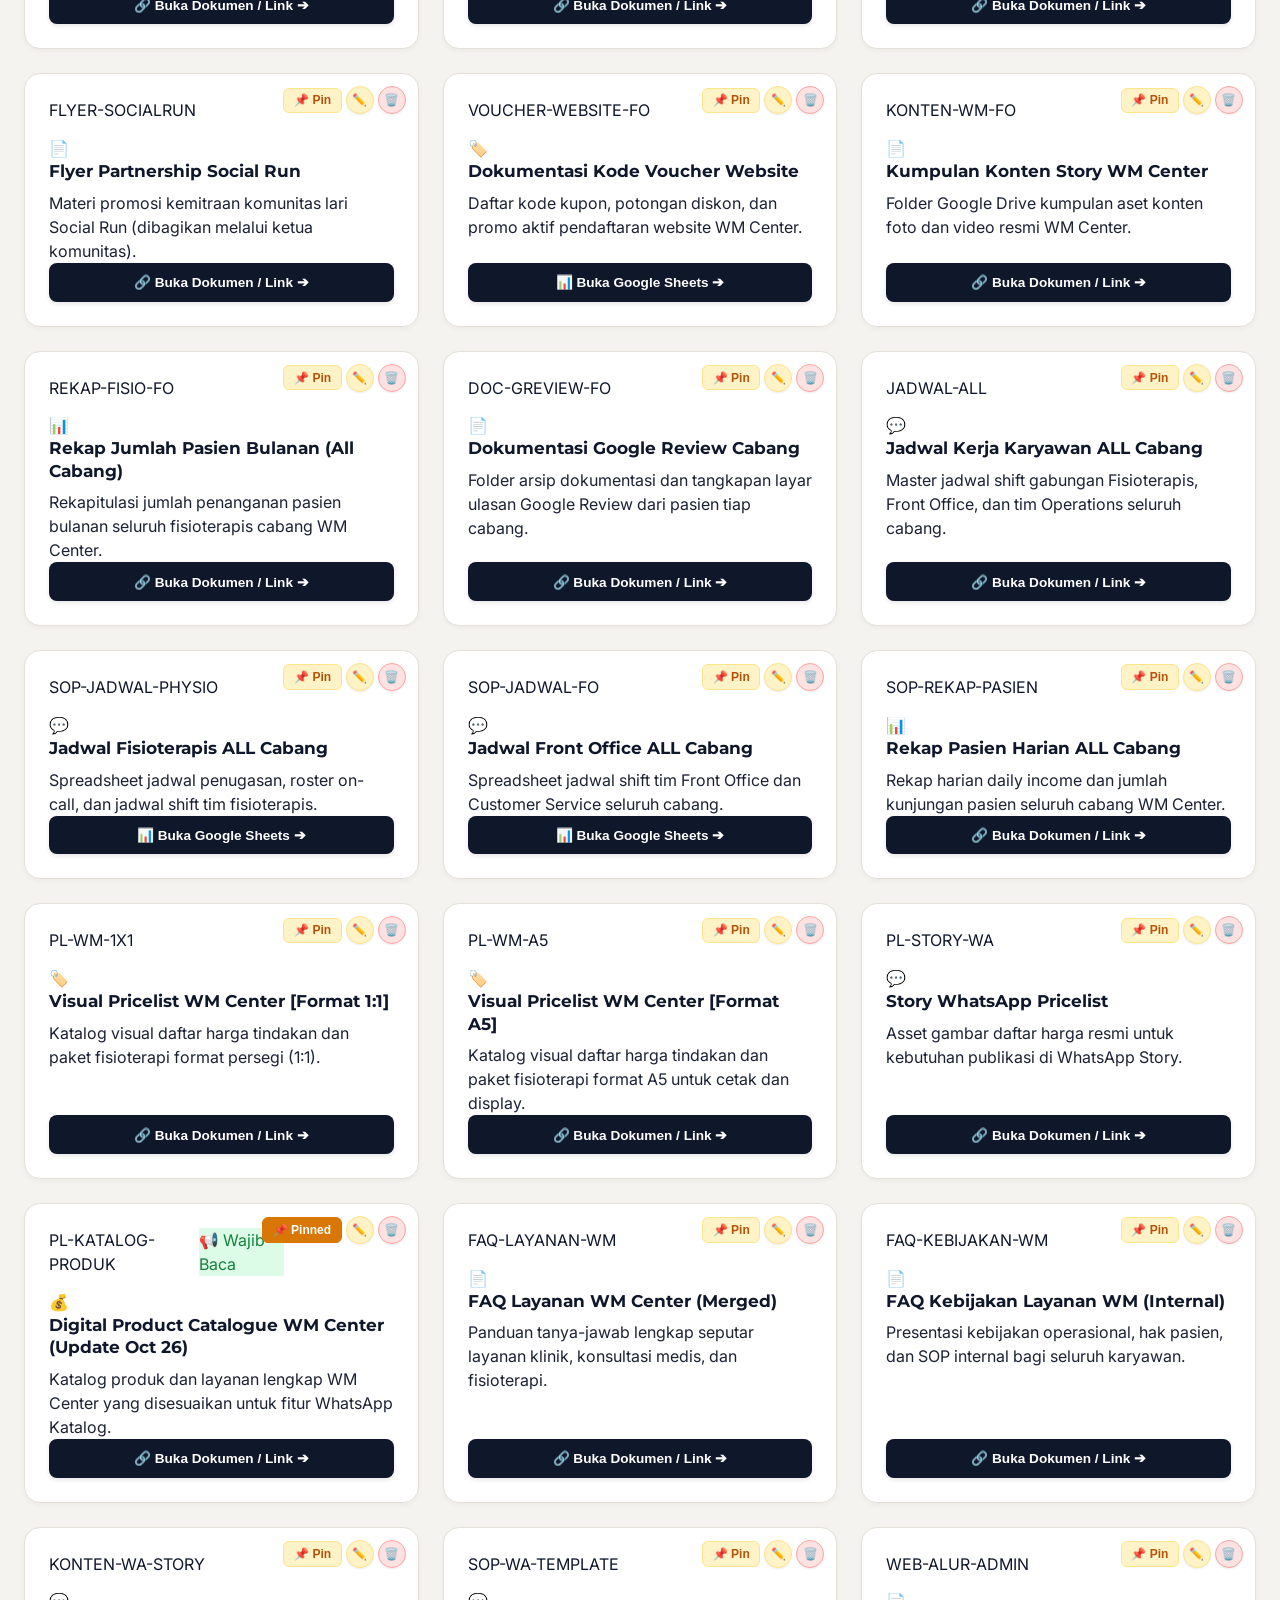
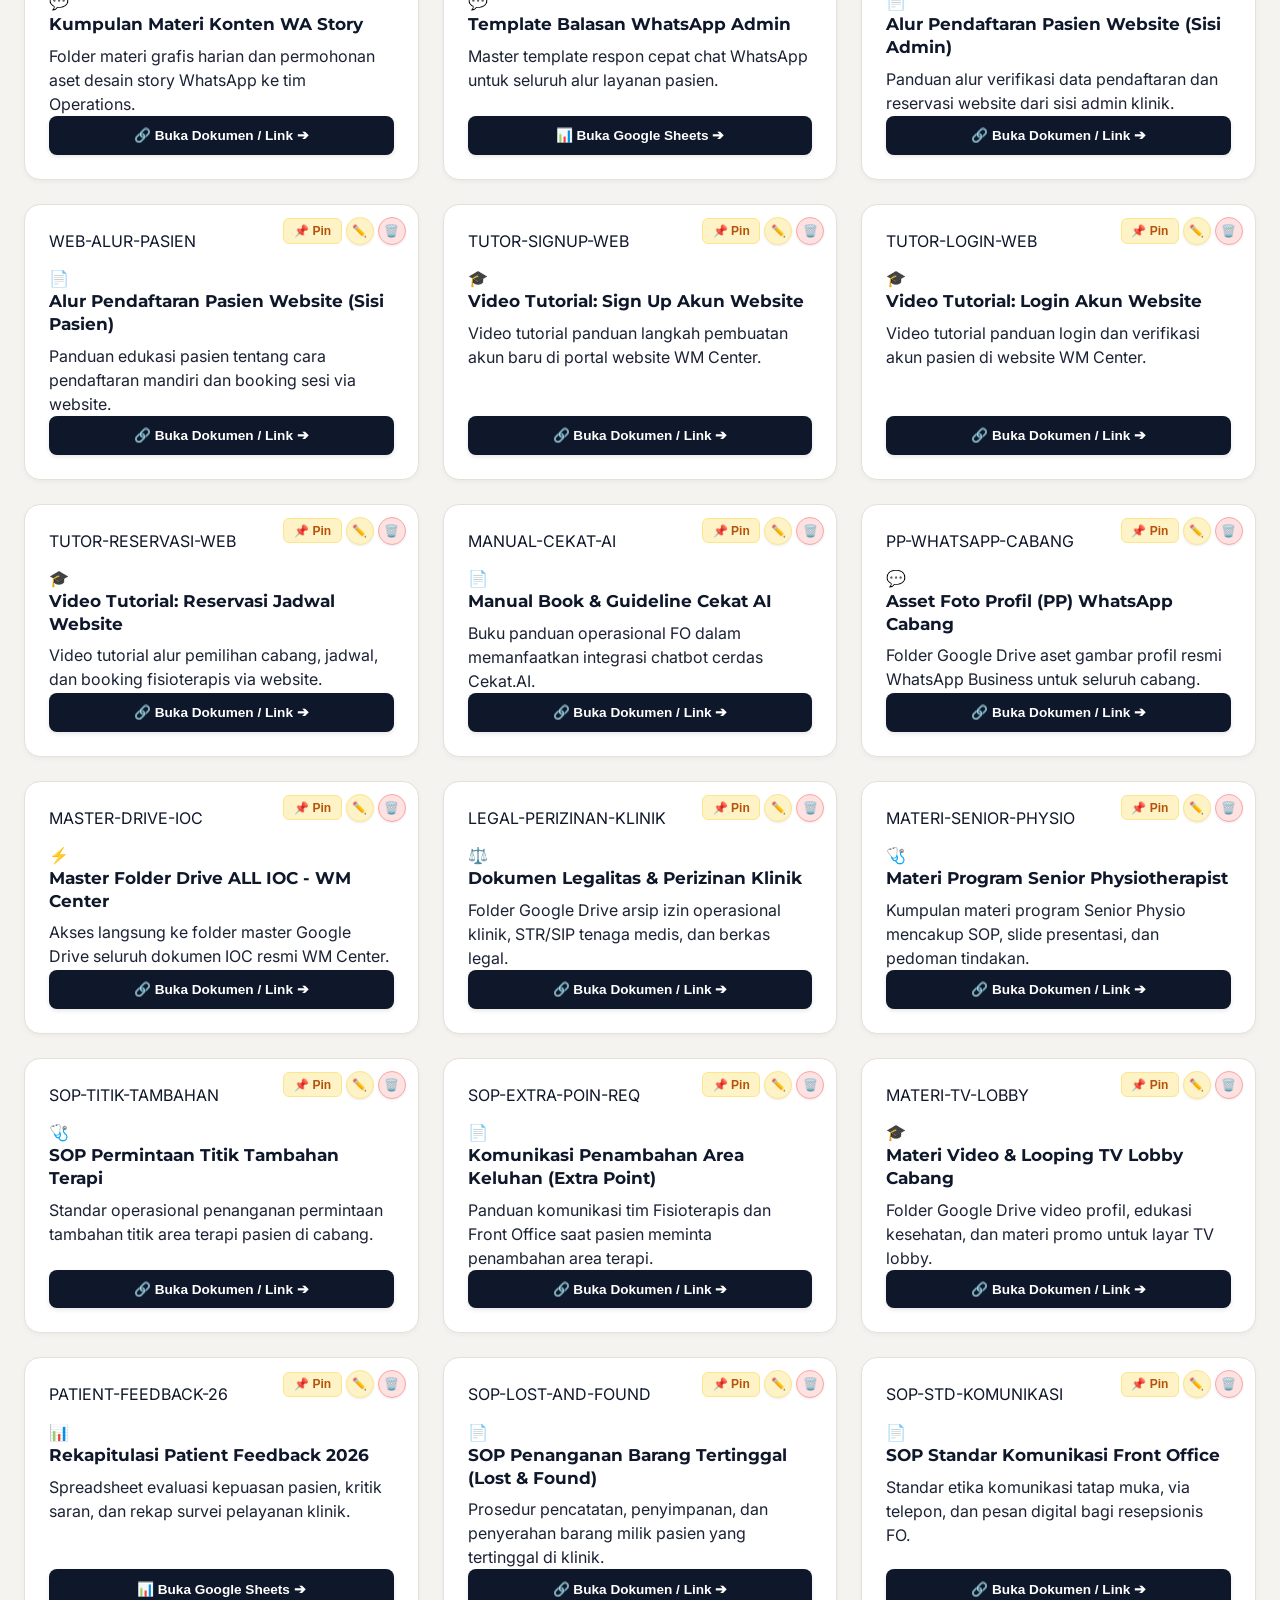
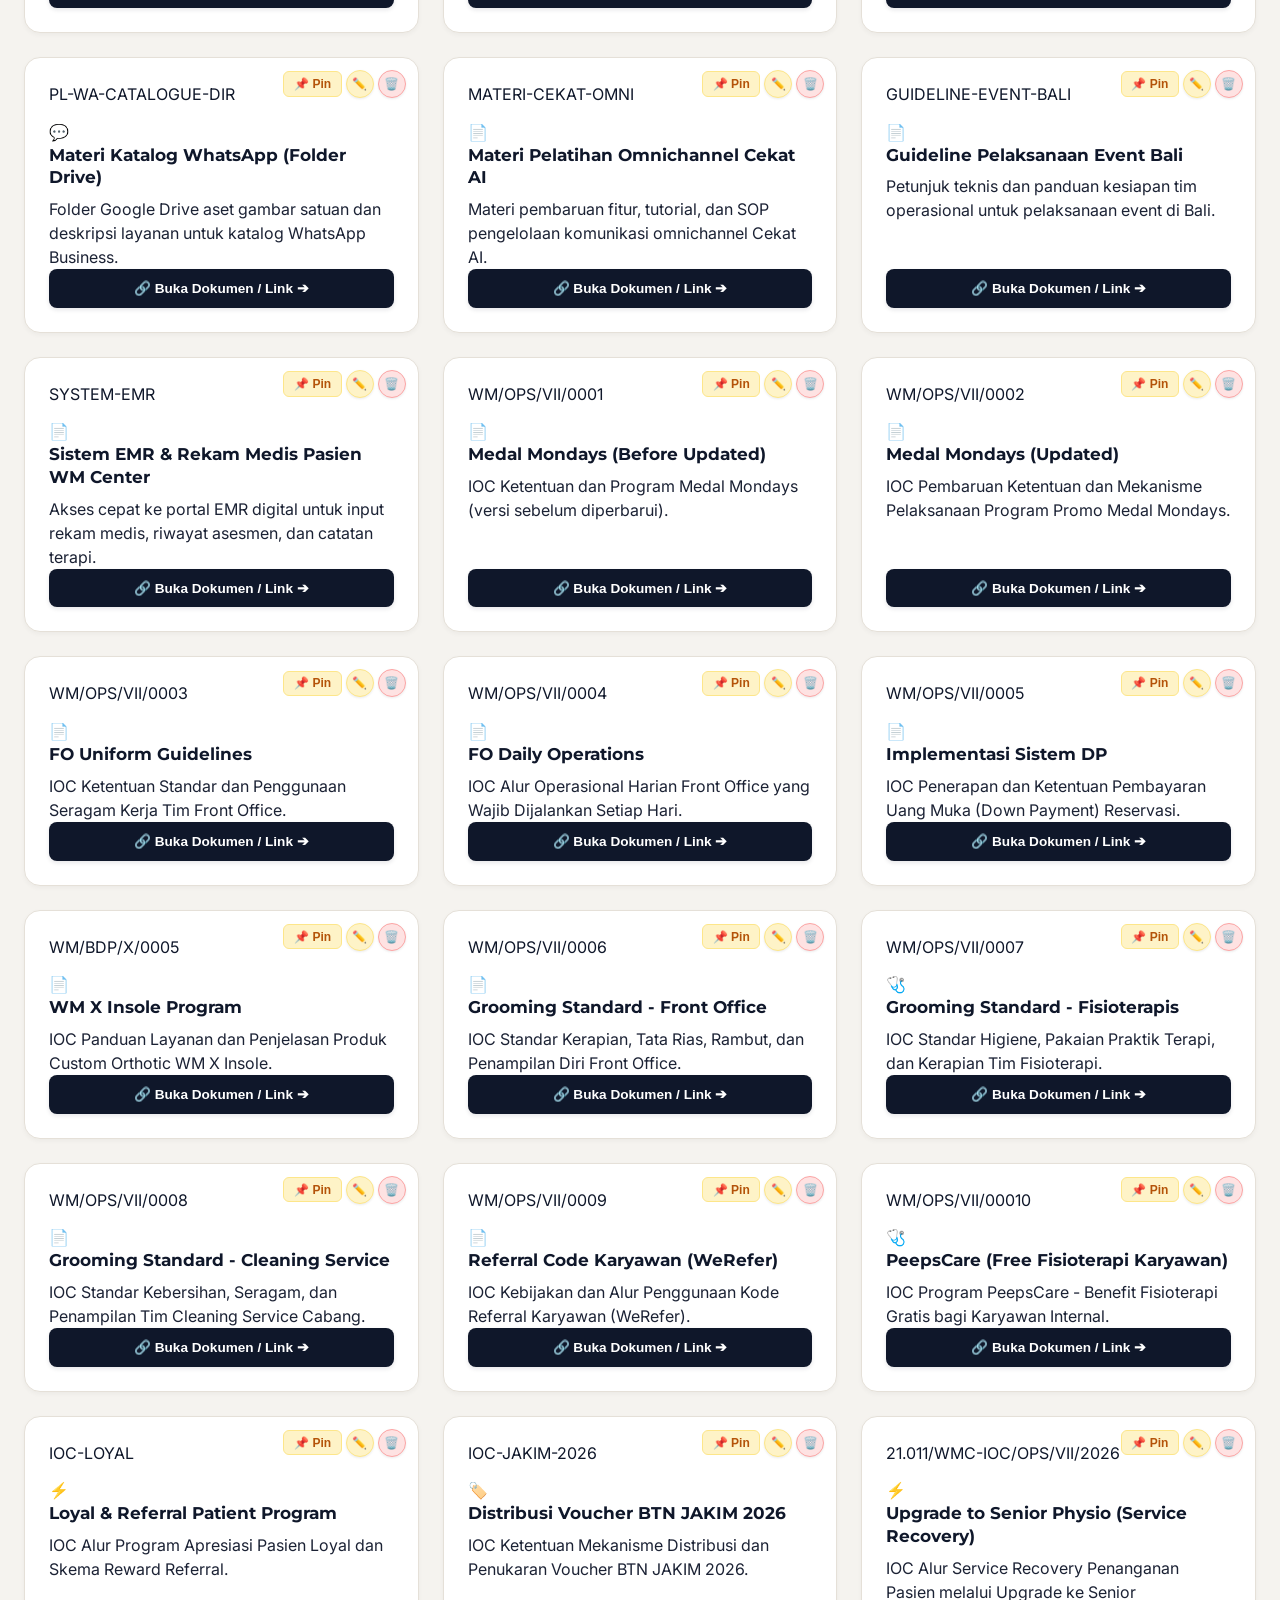
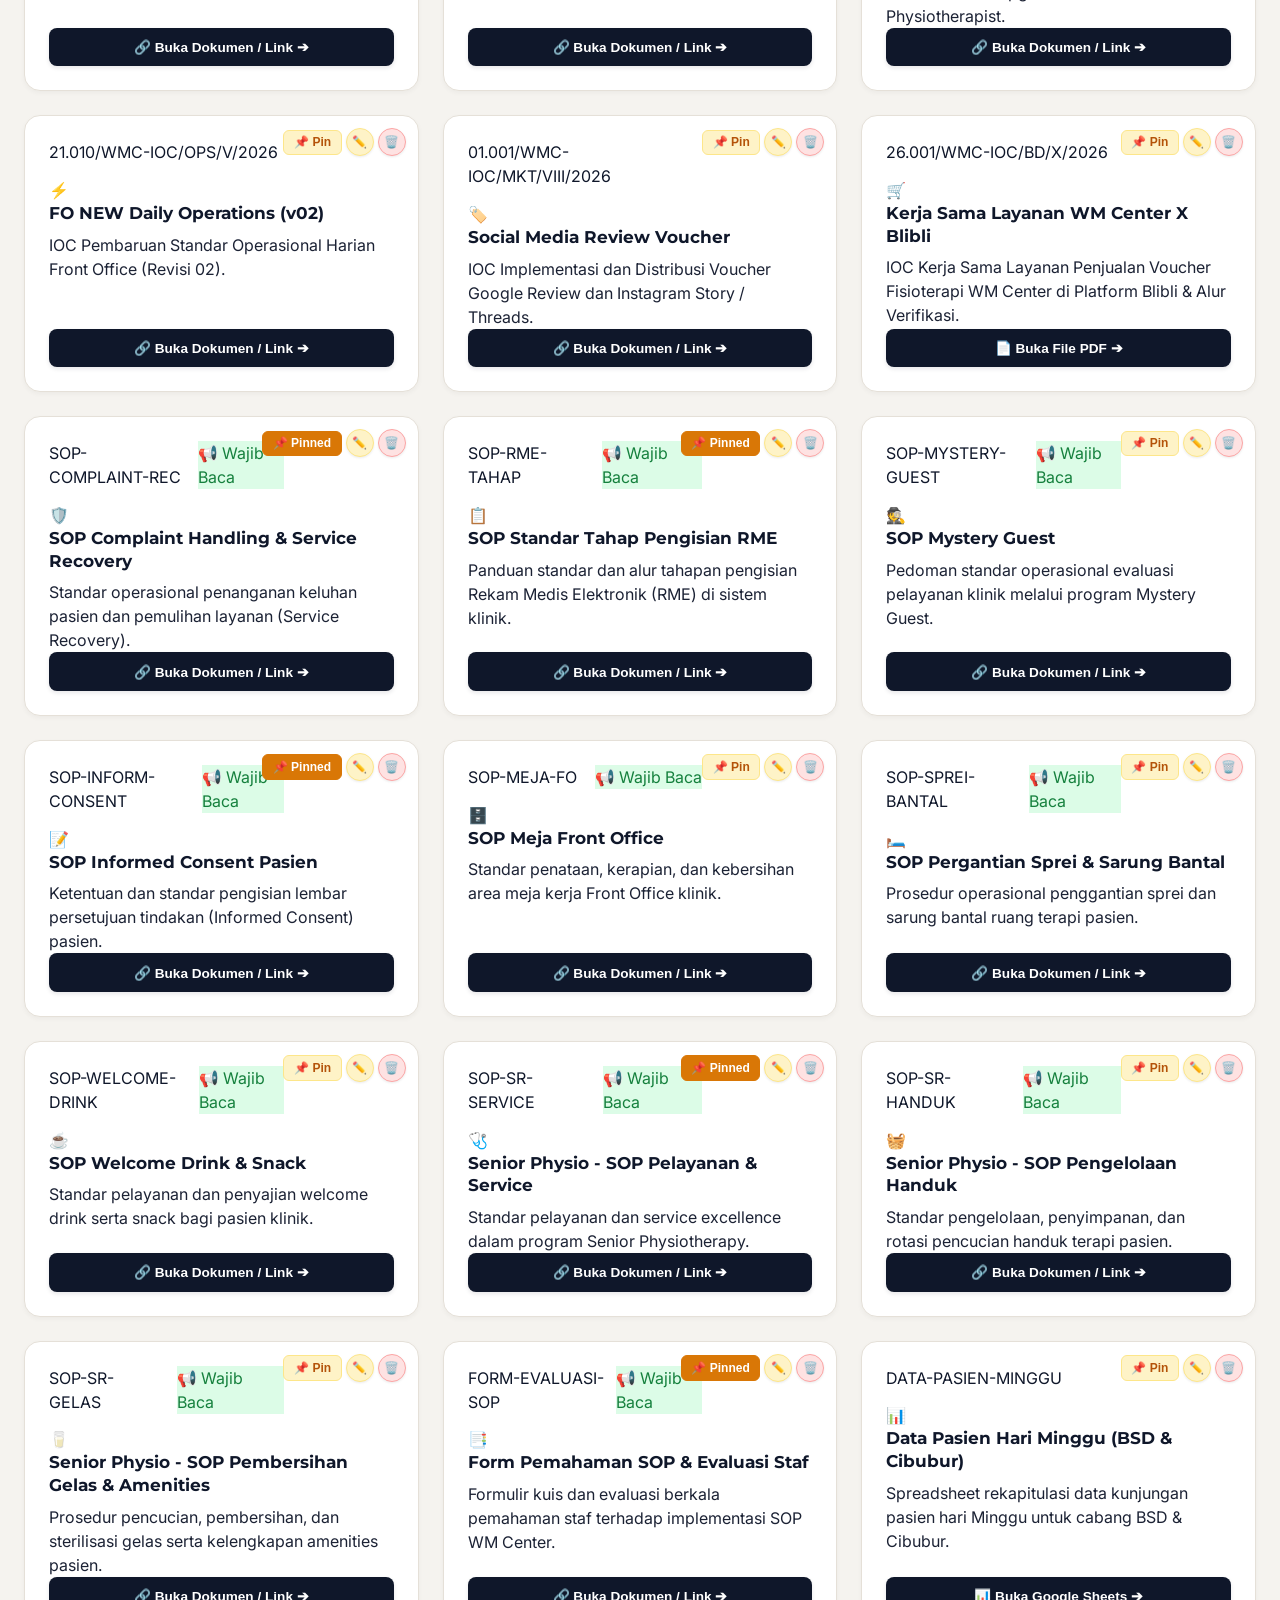
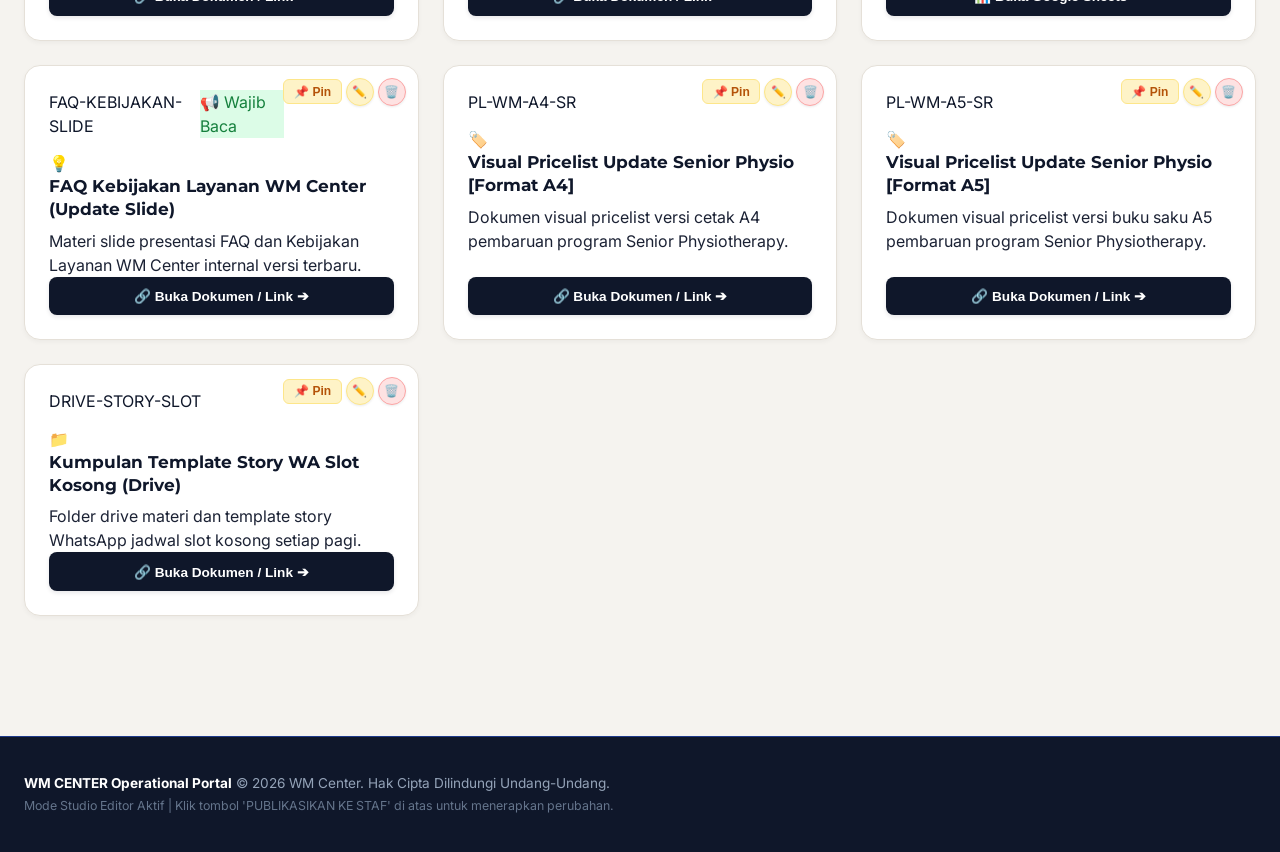
==== commit a9300ef5: "feat: add 16 missing SOP, IOC, and guideline documents without changing modules" ====
--- a/editor.html
+++ b/editor.html
@@ -1,4 +1,4 @@
-<!DOCTYPE html>
+﻿<!DOCTYPE html>
 <html lang="id">
 <head>
   <meta charset="UTF-8" />
@@ -2760,12 +2760,12 @@
 // WM Center Studio Editor Script (Internal Admin Edit Mode)
 document.addEventListener('DOMContentLoaded', () => {
   // Auto-upgrade storage cache for v24 with clean icons and removed role categories
-  if (localStorage.getItem('wmcenter_build_version') !== 'v1791342338430') {
+  if (localStorage.getItem('wmcenter_build_version') !== 'v1792329475038') {
     localStorage.removeItem('wmcenter_published_settings_v5');
     localStorage.removeItem('wmcenter_published_items_v5');
     localStorage.removeItem('wmcenter_draft_settings_v5');
     localStorage.removeItem('wmcenter_draft_items_v5');
-    localStorage.setItem('wmcenter_build_version', 'v1791342338430');
+    localStorage.setItem('wmcenter_build_version', 'v1792329475038');
   }
 
   const defaultRoles = [
@@ -2857,1123 +2857,1445 @@
 };
 
   const defaultItems = [
-  {
-    "summary": "Ketentuan Kebijakan Paket Session Fisioterapis (Revisi Terbaru)",
-    "id": "ioc_02_paket_fisio",
-    "details": "Dokumen ini berisi revisi terbaru mengenai Ketentuan Kebijakan Paket Session Fisioterapis.",
-    "driveUrl": "https://drive.google.com/file/d/1Lhxt9Nz9DE4yjeowCwGTExRdSniPPmMq/view?usp=sharing",
-    "module": "quicklink",
-    "code": "IOC-02",
-    "title": "Kebijakan Paket Session Fisioterapis",
-    "icon": "📄",
-    "modules": [
-      "quicklink"
-    ],
-    "categories": [
-      "fo",
-      "physio",
-      "management"
-    ],
-    "isFeatured": true,
-    "requiresAck": true,
-    "readTimer": 15
-  },
-  {
-    "summary": "Aturan Cost Control untuk penggunaan WhatsApp API di lingkungan WM Center.",
-    "id": "wmitigasi_wa_api",
-    "details": "Pedoman WMITIGASI WA API Cost Control Rules.",
-    "driveUrl": "https://docs.google.com/presentation/d/1uAK0XhID0LMuYYh_Hg5qYqDGWU2Ccc56ZCk3OaOgK7I/edit?usp=sharing",
-    "module": "mod_mtmfs2ka",
-    "code": "WA-API",
-    "title": "MITIGASI WA API Cost Control Rules",
-    "icon": "📊",
-    "modules": [
-      "mod_mtmfs2ka",
-      "sop"
-    ],
-    "categories": [
-      "all"
-    ],
-    "isFeatured": false,
-    "requiresAck": true,
-    "readTimer": 15,
-    "ackUrl": "",
-    "category": "all"
-  },
-  {
-    "summary": "Materi panduan dan product knowledge WM Class.",
-    "id": "wm_class_doc",
-    "details": "Dokumen WM Class Doc Knowledge.",
-    "driveUrl": "https://docs.google.com/document/d/1crkPyEcrcfdvDJ9IX7r_7qobpGrW5uX-Eh4WxzHlzZM/edit?usp=sharing",
-    "module": "dailytask",
-    "code": "WM-CLASS",
-    "title": "WM Class Doc Knowledge",
-    "icon": "📝",
-    "modules": [
-      "dailytask"
-    ],
-    "categories": [
-      "fo",
-      "management"
-    ],
-    "isFeatured": false,
-    "requiresAck": true,
-    "readTimer": 15
-  },
-  {
-    "summary": "Standar Operasional Prosedur untuk program Recovery Plus.",
-    "id": "sop_recovery_plus",
-    "details": "Draft SOP Recovery Plus.",
-    "driveUrl": "https://drive.google.com/file/d/1JSmAlMgmdJsjIPCGBtMvP68H7wqVXu3c/view?usp=sharing",
-    "module": "mod_mtmfs2ka",
-    "code": "SOP-RECPLUS",
-    "title": "SOP Recovery Plus",
-    "icon": "📄",
-    "modules": [
-      "mod_mtmfs2ka",
-      "sop",
-      "quicklink"
-    ],
-    "categories": [
-      "all"
-    ],
-    "isFeatured": true,
-    "requiresAck": true,
-    "readTimer": 15,
-    "ackUrl": "",
-    "category": "all"
-  },
-  {
-    "summary": "Aplikasi web interaktif kamus istilah klinis, informasi pelayanan, dan modul latihan acak untuk Front Office.",
-    "id": "fo_buku_saku",
-    "details": "<h4>Aplikasi Interaktif Buku Saku FO:</h4><p>Portal web apps script interaktif yang berisi kamus istilah medis/klinis fisioterapi, informasi pelayanan, serta modul kuis/latihan acak untuk mengasah pemahaman tim Front Office.</p><hr style=\"margin:12px 0; border:0; border-top:1px solid #E2E8F0;\"><h5>Fitur Aplikasi:</h5><ul><li><strong>Kamus Klinis:</strong> Pencarian cepat istilah medis dan penjelasan mudah untuk pasien.</li><li><strong>Filter Kategori:</strong> Pengelompokan istilah berdasarkan tindakan klinis dan alur FO.</li><li><strong>Latihan Acak:</strong> Kuis tanya jawab interaktif untuk pelatihan mandiri staf.</li></ul>",
-    "driveUrl": "https://script.google.com/macros/s/AKfycbxONa6o2Kg6_jaK1KByrlHR3bpToa8F3jVQKgwo5sbFlEbQXYrmY8LNEYp2wG84gC-Waw/exec",
-    "module": "mod_mtmfs2ka",
-    "code": "FO-BUKU-SAKU",
-    "title": "Buku Saku FO (Kamus Klinis & Latihan)",
-    "icon": "&#128214;",
-    "modules": [
-      "mod_mtmfs2ka",
-      "dailytask"
-    ],
-    "categories": [
-      "fo",
-      "management"
-    ],
-    "isFeatured": true,
-    "requiresAck": true,
-    "readTimer": 30
-  },
-  {
-    "summary": "Link Google Sheets checklist pembukaan kasir, pendaftaran pasien, dan tugas rutin harian FO.",
-    "id": "fo_01",
-    "details": "<p>Checklist task harian tim Front Office seluruh cabang WM Center.</p>",
-    "driveUrl": "https://docs.google.com/spreadsheets/d/1OdigtPFh-JO5oHmbTL5MmdT03rgRMiw178RXndEq1fY/edit?usp=sharing",
-    "module": "mod_mtmfs2ka",
-    "code": "FO-TASK-01",
-    "title": "FO Daily Task Checklist",
-    "modules": [
-      "mod_mtmfs2ka"
-    ],
-    "isFeatured": false
-  },
-  {
-    "summary": "Rekap gabungan komplain pasien, rating Google Review, voucher diskon, dan klaim asuransi.",
-    "id": "fo_03",
-    "details": "<p>Master spreadsheet rekap komplain, ulasan Google, voucher, dan asuransi.</p>",
-    "driveUrl": "https://docs.google.com/spreadsheets/d/1BQhLUtwMX2hzFFIorPVq3w_SKi357TH0LN5HwIsEtT4/edit?usp=sharing",
-    "module": "mod_mtmfs2ka",
-    "code": "FO-RECAP-03",
-    "title": "Recap Front Office (All-In-One)",
-    "modules": [
-      "mod_mtmfs2ka"
-    ],
-    "isFeatured": false
-  },
-  {
-    "summary": "Spreadsheet catatan dan log penyesuaian/revisi daily income seluruh cabang WM Center.",
-    "id": "fo_15_adj_income",
-    "details": "<p>Master spreadsheet catatan penyesuaian transaksi dan pembukuan daily income seluruh cabang WM Center.</p>",
-    "driveUrl": "https://docs.google.com/spreadsheets/d/1CELDWtNlnb12GvDp3EfMpHhaPNwHQjLsHT8q3UUJD5M/edit?usp=sharing",
-    "module": "mod_mtmfs2ka",
-    "code": "INC-PENYESUAIAN",
-    "title": "Catatan Penyesuaian - Daily Income (All Cabang)",
-    "icon": "&#128202;",
-    "modules": [
-      "mod_mtmfs2ka"
-    ],
-    "isFeatured": false
-  },
-  {
-    "id": "fo_14",
-    "isFeatured": false,
-    "modules": [
-      "mod_mtmfs2ka",
-      "dailytask"
-    ],
-    "module": "mod_mtmfs2ka",
-    "categories": [
-      "all"
-    ],
-    "category": "all",
-    "code": "WA-TEMPLATE-ADMIN",
-    "title": "Template Chat WhatsApp  Terbaru",
-    "driveUrl": "https://docs.google.com/spreadsheets/d/17bnjktoSzPE3movcF2CxcywMnEVKT0JN_0G7jvDvayI/edit?usp=sharing",
-    "summary": "Kumpulan template chat quick-reply WhatsApp admin untuk greeting, jadwal, dan reservasi.",
-    "details": "<p>Daftar template balas cepat WhatsApp resmi untuk admin FO.</p>",
-    "requiresAck": false,
-    "ackUrl": "",
-    "readTimer": 30,
-    "icon": "📄"
-  },
-  {
-    "summary": "Folder Google Drive database pasien seluruh program event dan paket khusus WM Center.",
-    "id": "fo_15",
-    "details": "<p>Master data pasien peserta event, promosi, dan program khusus WM Center.</p>",
-    "driveUrl": "https://drive.google.com/drive/folders/1c1oT9BR-QAcBxE2LFQD_WWSBvyKEGueY?usp=sharing",
-    "module": "mod_mtmfs2ka",
-    "code": "DATA-PASIEN-PROGRAM",
-    "title": "Data Pasien ALL Program & Event WM",
-    "modules": [
-      "mod_mtmfs2ka"
-    ],
-    "isFeatured": false
-  },
-  {
-    "summary": "Spreadsheet monitoring dan database pasien loyal serta tracking reward referral.",
-    "id": "fo_16",
-    "details": "<p>Database pasien loyal dan referral untuk verifikasi reward.</p>",
-    "driveUrl": "https://docs.google.com/spreadsheets/d/1brcF0khTXu24qX_tEswuSyU-Awl4wCNBwqoLwxM3wAA/edit?usp=drive_link",
-    "module": "mod_mtmfs2ka",
-    "code": "FO-LOYAL-REFERRAL",
-    "title": "Loyal & Referral Patient Tracking",
-    "modules": [
-      "mod_mtmfs2ka"
-    ],
-    "isFeatured": false
-  },
-  {
-    "id": "fo_17",
-    "isFeatured": false,
-    "modules": [
-      "mod_mtmfs2ka",
-      "sop"
-    ],
-    "module": "mod_mtmfs2ka",
-    "categories": [
-      "all"
-    ],
-    "category": "all",
-    "code": "STORY-WA-SLOT-FO",
-    "title": "Template Jadwal Kosong Terbaru (Story WhatsApp)",
-    "driveUrl": "https://datastudio.google.com/reporting/4daf9b2c-214b-4771-9c20-e2dff78b6e91",
-    "summary": "Jangan lupa pilih Cabang terlebih dahulu ya Team 🙏\nPilihannya ada: Today Slot (4-12 kolom) dan Tomorrow/Besok Slot (4-12 kolom).",
-    "details": "<p>Asset grafis story WhatsApp slot kosong harian.</p>",
-    "requiresAck": false,
-    "ackUrl": "",
-    "readTimer": 30,
-    "icon": "📄"
-  },
-  {
-    "summary": "Materi promosi Free Consultation khusus posting hari Selasa - Kamis.",
-    "id": "fo_18",
-    "details": "<p>Folder materi visual promosi konsultasi gratis.</p>",
-    "driveUrl": "https://drive.google.com/drive/folders/1QnjlcIYLHcgU_J2dd09CBVIK8wQIjjWV?usp=sharing",
-    "module": "mod_mtmfs2ka",
-    "code": "STORY-WA-FREECONSULT",
-    "title": "Materi Story WA: Free Consultation",
-    "modules": [
-      "mod_mtmfs2ka"
-    ],
-    "isFeatured": false
-  },
-  {
-    "summary": "Materi promosi diskon lansia (Senior Friday) posting hari Kamis - Jumat.",
-    "id": "fo_19",
-    "details": "<p>Materi diskon khusus pasien lansia setiap hari Jumat.</p>",
-    "driveUrl": "https://drive.google.com/drive/folders/152fOHqq1PU01aGuAWfNDmlwuDEeW4_Bk?usp=drive_link",
-    "module": "mod_mtmfs2ka",
-    "code": "STORY-WA-SENIORFRIDAY",
-    "title": "Materi Story WA: Senior Friday",
-    "modules": [
-      "mod_mtmfs2ka"
-    ],
-    "isFeatured": false
-  },
-  {
-    "summary": "Materi visual edukasi klaim asuransi Meditap untuk posting harian di WhatsApp story.",
-    "id": "fo_20",
-    "details": "<p>Banner dan flyer informasi rekanan asuransi Meditap.</p>",
-    "driveUrl": "https://drive.google.com/drive/folders/16-Z2REAcpdfOEphf7PUi07Lvs7y-NHR0?usp=sharing",
-    "module": "mod_mtmfs2ka",
-    "code": "STORY-WA-MEDITAP",
-    "title": "Materi Story WA: Asuransi Meditap",
-    "modules": [
-      "mod_mtmfs2ka"
-    ],
-    "isFeatured": false
-  },
-  {
-    "summary": "Materi promosi kemitraan komunitas lari Social Run (dibagikan melalui ketua komunitas).",
-    "id": "fo_21",
-    "details": "<p>Flyer dan materi promosi eksklusif komunitas Social Run.</p>",
-    "driveUrl": "https://drive.google.com/drive/folders/1qTDutv9Hs8BmhB91gxaoljZb1Ke_9wPd?usp=drive_link",
-    "module": "mod_mtmfs2ka",
-    "code": "FLYER-SOCIALRUN",
-    "title": "Flyer Partnership Social Run",
-    "modules": [
-      "mod_mtmfs2ka"
-    ],
-    "isFeatured": false
-  },
-  {
-    "summary": "Daftar kode kupon, potongan diskon, dan promo aktif pendaftaran website WM Center.",
-    "id": "fo_22",
-    "details": "<p>Database kode voucher aktif untuk verifikasi transaksi FO.</p>",
-    "driveUrl": "https://docs.google.com/spreadsheets/d/1S9mciLFCVix8C86NILcKYkiER5x6DQj4EMCqhGaw9Es/edit?usp=drive_link",
-    "module": "mod_mtmfs2ka",
-    "code": "VOUCHER-WEBSITE-FO",
-    "title": "Dokumentasi Kode Voucher Website",
-    "modules": [
-      "mod_mtmfs2ka"
-    ],
-    "isFeatured": false
-  },
-  {
-    "id": "fo_23",
-    "isFeatured": false,
-    "modules": [
-      "mod_mtmfs2ka"
-    ],
-    "module": "mod_mtmfs2ka",
-    "categories": [
-      "all"
-    ],
-    "category": "all",
-    "code": "KONTEN-WM-FO",
-    "title": "Kumpulan Konten Story WM Center",
-    "driveUrl": "https://drive.google.com/drive/folders/1WvERV3we2BpCSQXJRNptA3-4UmTvLeyV?usp=drive_link",
-    "summary": "Folder Google Drive kumpulan aset konten foto dan video resmi WM Center.",
-    "details": "<p>Aset foto, video, dan infografis resmi WM Center.</p>"
-  },
-  {
-    "id": "fo_24",
-    "isFeatured": false,
-    "modules": [
-      "mod_mtmfs2ka"
-    ],
-    "module": "mod_mtmfs2ka",
-    "categories": [
-      "all"
-    ],
-    "category": "all",
-    "code": "REKAP-FISIO-FO",
-    "title": "Rekap Jumlah Pasien Bulanan (All Cabang)",
-    "driveUrl": "https://drive.google.com/drive/folders/1mOm4I1O-SGzqK8fAwPkr4funSWzJ2M1x?usp=drive_link",
-    "summary": "Rekapitulasi jumlah penanganan pasien bulanan seluruh fisioterapis cabang WM Center.",
-    "details": "<p>Laporan produktivitas dan jumlah sesi tindakan per terapis.</p>"
-  },
-  {
-    "summary": "Folder arsip dokumentasi dan tangkapan layar ulasan Google Review dari pasien tiap cabang.",
-    "id": "fo_25",
-    "details": "<p>Bukti screenshot dan arsip ulasan Google Review pasien.</p>",
-    "driveUrl": "https://drive.google.com/drive/folders/1lqk4rXNxYkW6gaykYKmLTK0L234sK0gI?usp=drive_link",
-    "module": "mod_mtmfs2ka",
-    "code": "DOC-GREVIEW-FO",
-    "title": "Dokumentasi Google Review Cabang",
-    "modules": [
-      "mod_mtmfs2ka"
-    ],
-    "isFeatured": false
-  },
-  {
-    "id": "gops_01",
-    "isFeatured": false,
-    "modules": [
-      "mod_mtmfs2ka",
-      "sop"
-    ],
-    "module": "mod_mtmfs2ka",
-    "categories": [
-      "all"
-    ],
-    "category": "all",
-    "code": "JADWAL-ALL",
-    "title": "Jadwal Kerja Karyawan ALL Cabang",
-    "driveUrl": "https://drive.google.com/drive/folders/1QEASJQ9Ze2o2DoCnxiwDmy7FLCT4V6tg?usp=drive_link",
-    "summary": "Master jadwal shift gabungan Fisioterapis, Front Office, dan tim Operations seluruh cabang.",
-    "details": "<p>Folder master jadwal kerja shift karyawan seluruh cabang WM Center.</p>"
-  },
-  {
-    "summary": "Spreadsheet jadwal penugasan, roster on-call, dan jadwal shift tim fisioterapis.",
-    "id": "gops_02",
-    "details": "<p>Jadwal shift khusus tim fisioterapis seluruh cabang.</p>",
-    "driveUrl": "https://docs.google.com/spreadsheets/d/1wCK-gERFvZcyYwwwfUeYJJBrih_IlmR_-OsfC_FmTD0/edit?usp=sharing",
-    "module": "sop",
-    "code": "SOP-JADWAL-PHYSIO",
-    "title": "Jadwal Fisioterapis ALL Cabang",
-    "modules": [
-      "sop"
-    ],
-    "isFeatured": false
-  },
-  {
-    "summary": "Spreadsheet jadwal shift tim Front Office dan Customer Service seluruh cabang.",
-    "id": "gops_03",
-    "details": "<p>Jadwal shift khusus staf Front Office seluruh cabang.</p>",
-    "driveUrl": "https://docs.google.com/spreadsheets/d/1cNx5drzVZC2868PpgTXHxjlk_H-a4Ft6rAnKUilXsco/edit?usp=sharing",
-    "module": "sop",
-    "code": "SOP-JADWAL-FO",
-    "title": "Jadwal Front Office ALL Cabang",
-    "modules": [
-      "sop"
-    ],
-    "isFeatured": false
-  },
-  {
-    "summary": "Rekap harian daily income dan jumlah kunjungan pasien seluruh cabang WM Center.",
-    "id": "gops_04",
-    "details": "<p>Folder Google Drive rekap income harian seluruh cabang.</p>",
-    "driveUrl": "https://drive.google.com/drive/folders/1W16SPlcMxwetxzYqul6fknZQB_ILNEcP?usp=drive_link",
-    "module": "sop",
-    "code": "SOP-REKAP-PASIEN",
-    "title": "Rekap Pasien Harian ALL Cabang",
-    "modules": [
-      "sop"
-    ],
-    "isFeatured": false
-  },
-  {
-    "summary": "Katalog visual daftar harga tindakan dan paket fisioterapi format persegi (1:1).",
-    "id": "gops_05",
-    "details": "<p>Visual pricelist update Agustus 2026 format 1:1 untuk WhatsApp Blast & Feed.</p>",
-    "driveUrl": "https://drive.google.com/file/d/1dL2BfdFIjbBQSVnjaV-9NCb5_qir3Yly/view?usp=drive_link",
-    "module": "sop",
-    "code": "PL-WM-1X1",
-    "title": "Visual Pricelist WM Center [Format 1:1]",
-    "modules": [
-      "sop"
-    ],
-    "isFeatured": false
-  },
-  {
-    "summary": "Katalog visual daftar harga tindakan dan paket fisioterapi format A5 untuk cetak dan display.",
-    "id": "gops_06",
-    "details": "<p>Visual pricelist format A5 untuk display meja kasir dan cetak.</p>",
-    "driveUrl": "https://drive.google.com/file/d/1ejp055fTnjkT9EDjV1tkRTc0o_he_XM8/view?usp=drive_link",
-    "module": "sop",
-    "code": "PL-WM-A5",
-    "title": "Visual Pricelist WM Center [Format A5]",
-    "modules": [
-      "sop"
-    ],
-    "isFeatured": false
-  },
-  {
-    "summary": "Asset gambar daftar harga resmi untuk kebutuhan publikasi di WhatsApp Story.",
-    "id": "gops_07",
-    "details": "<p>Materi gambar pricelist pas format 9:16 untuk story WhatsApp.</p>",
-    "driveUrl": "https://drive.google.com/file/d/1cJ2Um93ZpvOCn6pQVCVorDkhKKsLzjDP/view?usp=drive_link",
-    "module": "sop",
-    "code": "PL-STORY-WA",
-    "title": "Story WhatsApp Pricelist",
-    "modules": [
-      "sop"
-    ],
-    "isFeatured": false
-  },
-  {
-    "id": "gops_08",
-    "isFeatured": true,
-    "modules": [
-      "mod_mtmfs2ka",
-      "sop",
-      "dailytask"
-    ],
-    "module": "mod_mtmfs2ka",
-    "categories": [
-      "all"
-    ],
-    "category": "all",
-    "code": "PL-KATALOG-PRODUK",
-    "title": "Digital Product Catalogue WM Center (Update Oct 26)",
-    "driveUrl": "https://bit.ly/4hSMzA4",
-    "summary": "Katalog produk dan layanan lengkap WM Center yang disesuaikan untuk fitur WhatsApp Katalog.",
-    "details": "<p>PDF katalog digital product knowledge dan layanan terapi WM Center.</p>",
-    "requiresAck": true,
-    "ackUrl": "",
-    "readTimer": 30,
-    "icon": "💰"
-  },
-  {
-    "id": "gops_09",
-    "isFeatured": false,
-    "modules": [
-      "sop",
-      "dailytask"
-    ],
-    "module": "sop",
-    "categories": [
-      "all"
-    ],
-    "category": "all",
-    "code": "FAQ-LAYANAN-WM",
-    "title": "FAQ Layanan WM Center (Merged)",
-    "driveUrl": "https://drive.google.com/file/d/1N8K-txDcf6GPqjrid3f49wn2QsuaHbQR/view?usp=sharing",
-    "summary": "Panduan tanya-jawab lengkap seputar layanan klinik, konsultasi medis, dan fisioterapi.",
-    "details": "<p>Dokumen kompilasi FAQ pertanyaan umum pasien tentang tindakan dan biaya.</p>"
-  },
-  {
-    "id": "gops_10",
-    "isFeatured": false,
-    "modules": [
-      "sop",
-      "dailytask"
-    ],
-    "module": "sop",
-    "categories": [
-      "all"
-    ],
-    "category": "all",
-    "code": "FAQ-KEBIJAKAN-WM",
-    "title": "FAQ Kebijakan Layanan WM (Internal)",
-    "driveUrl": "https://docs.google.com/presentation/d/1JxpbfbMd02hJ9YKUIpqooOthMmKruR3C/edit?usp=sharing",
-    "summary": "Presentasi kebijakan operasional, hak pasien, dan SOP internal bagi seluruh karyawan.",
-    "details": "<p>Slide presentasi kebijakan layanan internal WM Center.</p>"
-  },
-  {
-    "id": "gops_11",
-    "isFeatured": false,
-    "modules": [
-      "sop"
-    ],
-    "module": "sop",
-    "categories": [
-      "all"
-    ],
-    "category": "all",
-    "code": "KONTEN-WA-STORY",
-    "title": "Kumpulan Materi Konten WA Story",
-    "driveUrl": "https://drive.google.com/drive/folders/1WvERV3we2BpCSQXJRNptA3-4UmTvLeyV?usp=sharing",
-    "summary": "Folder materi grafis harian dan permohonan aset desain story WhatsApp ke tim Operations.",
-    "details": "<p>Folder request dan arsip konten WhatsApp story harian admin.</p>"
-  },
-  {
-    "summary": "Master template respon cepat chat WhatsApp untuk seluruh alur layanan pasien.",
-    "id": "gops_12",
-    "details": "<p>Template pesan balasan WhatsApp admin seluruh cabang.</p>",
-    "driveUrl": "https://docs.google.com/spreadsheets/d/1_qGAfx7Ai0-g1IwBxa6Keoc2KX-twHn2DlLLYVRPvUQ/edit?usp=sharing",
-    "module": "sop",
-    "code": "SOP-WA-TEMPLATE",
-    "title": "Template Balasan WhatsApp Admin",
-    "modules": [
-      "sop"
-    ],
-    "isFeatured": false
-  },
-  {
-    "summary": "Panduan alur verifikasi data pendaftaran dan reservasi website dari sisi admin klinik.",
-    "id": "gops_13",
-    "details": "<p>Slide presentasi alur kerja admin pada sistem website WM Center.</p>",
-    "driveUrl": "https://docs.google.com/presentation/d/1YYwBK8VgITUhEqwAfG9ZSRyG8WDaWTK9GgqTQp_Cr4U/edit?usp=drive_link",
-    "module": "sop",
-    "code": "WEB-ALUR-ADMIN",
-    "title": "Alur Pendaftaran Pasien Website (Sisi Admin)",
-    "modules": [
-      "sop"
-    ],
-    "isFeatured": false
-  },
-  {
-    "summary": "Panduan edukasi pasien tentang cara pendaftaran mandiri dan booking sesi via website.",
-    "id": "gops_14",
-    "details": "<p>Slide panduan pendaftaran website untuk edukasi pasien.</p>",
-    "driveUrl": "https://docs.google.com/presentation/d/11BS0ZBQ1AO0YBGkdbH_4MYCxGA9JfFliAJveoncYgmo/edit?usp=drive_link",
-    "module": "sop",
-    "code": "WEB-ALUR-PASIEN",
-    "title": "Alur Pendaftaran Pasien Website (Sisi Pasien)",
-    "modules": [
-      "sop"
-    ],
-    "isFeatured": false
-  },
-  {
-    "id": "gops_15",
-    "isFeatured": false,
-    "modules": [
-      "dailytask"
-    ],
-    "module": "dailytask",
-    "categories": [
-      "all"
-    ],
-    "category": "all",
-    "code": "TUTOR-SIGNUP-WEB",
-    "title": "Video Tutorial: Sign Up Akun Website",
-    "driveUrl": "https://drive.google.com/file/d/1KvaK9C_LFJgrJhVMbznIn6dIu6GyuZHZ/view?usp=sharing",
-    "summary": "Video tutorial panduan langkah pembuatan akun baru di portal website WM Center.",
-    "details": "<p>Video tutorial panduan pendaftaran akun website.</p>"
-  },
-  {
-    "id": "gops_16",
-    "isFeatured": false,
-    "modules": [
-      "dailytask"
-    ],
-    "module": "dailytask",
-    "categories": [
-      "all"
-    ],
-    "category": "all",
-    "code": "TUTOR-LOGIN-WEB",
-    "title": "Video Tutorial: Login Akun Website",
-    "driveUrl": "https://drive.google.com/file/d/1qPqZc4wzYo29yq8QofbUuVDVK9yuk9be/view?usp=sharing",
-    "summary": "Video tutorial panduan login dan verifikasi akun pasien di website WM Center.",
-    "details": "<p>Video tutorial panduan login akun website.</p>"
-  },
-  {
-    "id": "gops_17",
-    "isFeatured": false,
-    "modules": [
-      "dailytask"
-    ],
-    "module": "dailytask",
-    "categories": [
-      "all"
-    ],
-    "category": "all",
-    "code": "TUTOR-RESERVASI-WEB",
-    "title": "Video Tutorial: Reservasi Jadwal Website",
-    "driveUrl": "https://drive.google.com/file/d/1HUCFBB5y1P-DRCyeEYzQ2fBcK_gP9SdZ/view?usp=sharing",
-    "summary": "Video tutorial alur pemilihan cabang, jadwal, dan booking fisioterapis via website.",
-    "details": "<p>Video tutorial booking reservasi online pasien.</p>"
-  },
-  {
-    "summary": "Buku panduan operasional FO dalam memanfaatkan integrasi chatbot cerdas Cekat.AI.",
-    "id": "gops_18",
-    "details": "<p>Panduan lengkap sistem chatbot Cekat.AI di Canva.</p>",
-    "driveUrl": "https://www.canva.com/design/DAGxO2lhJzk/DybS3WWzEoDHFGmksIAOzw/edit?utm_content=DAGxO2lhJzk",
-    "module": "sop",
-    "code": "MANUAL-CEKAT-AI",
-    "title": "Manual Book & Guideline Cekat AI",
-    "modules": [
-      "sop"
-    ],
-    "isFeatured": false
-  },
-  {
-    "summary": "Folder Google Drive aset gambar profil resmi WhatsApp Business untuk seluruh cabang.",
-    "id": "gops_19",
-    "details": "<p>Kumpulan foto profil WhatsApp resmi tiap cabang WM Center.</p>",
-    "driveUrl": "https://drive.google.com/drive/folders/1Mrwr2UaxJMQ85bUmgc9XHQgAfhWe-tKC?usp=drive_link",
-    "module": "sop",
-    "code": "PP-WHATSAPP-CABANG",
-    "title": "Asset Foto Profil (PP) WhatsApp Cabang",
-    "modules": [
-      "sop"
-    ],
-    "isFeatured": false
-  },
-  {
-    "id": "gops_20",
-    "isFeatured": false,
-    "modules": [
-      "quicklink"
-    ],
-    "module": "quicklink",
-    "categories": [
-      "all"
-    ],
-    "category": "all",
-    "code": "MASTER-DRIVE-IOC",
-    "title": "Master Folder Drive ALL IOC - WM Center",
-    "driveUrl": "https://drive.google.com/drive/folders/1xN7DHdUV0cRRCy82p3rbM-Wrjp4augSK?usp=drive_link",
-    "summary": "Akses langsung ke folder master Google Drive seluruh dokumen IOC resmi WM Center.",
-    "details": "<p>Pusat arsip file PDF dokumen IOC resmi yang telah terbit.</p>"
-  },
-  {
-    "summary": "Folder Google Drive arsip izin operasional klinik, STR/SIP tenaga medis, dan berkas legal.",
-    "id": "gops_22",
-    "details": "<p>Arsip dokumen perizinan dan legalitas resmi seluruh cabang.</p>",
-    "driveUrl": "https://drive.google.com/drive/folders/1xm-maAanYOjxJzG0wfmY83sf4p-utI0P?usp=drive_link",
-    "module": "sop",
-    "code": "LEGAL-PERIZINAN-KLINIK",
-    "title": "Dokumen Legalitas & Perizinan Klinik",
-    "modules": [
-      "sop"
-    ],
-    "isFeatured": false
-  },
-  {
-    "summary": "Kumpulan materi program Senior Physio mencakup SOP, slide presentasi, dan pedoman tindakan.",
-    "id": "gops_23",
-    "details": "<p>Master folder gdrive seluruh materi program Senior Physio.</p>",
-    "driveUrl": "https://drive.google.com/drive/folders/19zPJ3Zu_-CRzGf6s0op5gQIHarIH_4zP?usp=sharing",
-    "module": "sop",
-    "code": "MATERI-SENIOR-PHYSIO",
-    "title": "Materi Program Senior Physiotherapist",
-    "modules": [
-      "sop"
-    ],
-    "isFeatured": false
-  },
-  {
-    "id": "gops_24",
-    "isFeatured": false,
-    "modules": [
-      "sop",
-      "quicklink"
-    ],
-    "module": "sop",
-    "categories": [
-      "all"
-    ],
-    "category": "all",
-    "code": "SOP-TITIK-TAMBAHAN",
-    "title": "SOP Permintaan Titik Tambahan Terapi",
-    "driveUrl": "https://drive.google.com/file/d/1CdVqmfQI-DOp91Mji3EQJRZX2m0i3SkB/view",
-    "summary": "Standar operasional penanganan permintaan tambahan titik area terapi pasien di cabang.",
-    "details": "<p>SOP regulasi dan alur biaya penambahan titik area tindakan.</p>"
-  },
-  {
-    "id": "gops_25",
-    "isFeatured": false,
-    "modules": [
-      "sop",
-      "quicklink"
-    ],
-    "module": "sop",
-    "categories": [
-      "all"
-    ],
-    "category": "all",
-    "code": "SOP-EXTRA-POIN-REQ",
-    "title": "Komunikasi Penambahan Area Keluhan (Extra Point)",
-    "driveUrl": "https://docs.google.com/presentation/d/1be8iGCAidDvy5z8jJ11pTbmBMTuAmPSBQsRVMolQ2bY/edit?slide=id.p1#slide=id.p1",
-    "summary": "Panduan komunikasi tim Fisioterapis dan Front Office saat pasien meminta penambahan area terapi.",
-    "details": "<p>Slide panduan percakapan dan edukasi pasien untuk extra point request.</p>"
-  },
-  {
-    "summary": "Folder Google Drive video profil, edukasi kesehatan, dan materi promo untuk layar TV lobby.",
-    "id": "gops_26",
-    "details": "<p>Video dan materi presentasi display TV lobby klinik.</p>",
-    "driveUrl": "https://drive.google.com/drive/folders/1Y1rN2Axr5a8mkW_sJ18_8uPK-eeuQ6xb",
-    "module": "sop",
-    "code": "MATERI-TV-LOBBY",
-    "title": "Materi Video & Looping TV Lobby Cabang",
-    "modules": [
-      "sop"
-    ],
-    "isFeatured": false
-  },
-  {
-    "summary": "Spreadsheet evaluasi kepuasan pasien, kritik saran, dan rekap survei pelayanan klinik.",
-    "id": "gops_27",
-    "details": "<p>Hasil rekap masukan dan survei kepuasan pasien tahun 2026.</p>",
-    "driveUrl": "https://docs.google.com/spreadsheets/d/1tfiuFgitRZXAg-qglSyovMaKdnaAFdU4wiDPBcenSH4/edit?gid=637023169#gid=637023169",
-    "module": "sop",
-    "code": "PATIENT-FEEDBACK-26",
-    "title": "Rekapitulasi Patient Feedback 2026",
-    "modules": [
-      "sop"
-    ],
-    "isFeatured": false
-  },
-  {
-    "id": "gops_28",
-    "isFeatured": false,
-    "modules": [
-      "sop",
-      "quicklink"
-    ],
-    "module": "sop",
-    "categories": [
-      "all"
-    ],
-    "category": "all",
-    "code": "SOP-LOST-AND-FOUND",
-    "title": "SOP Penanganan Barang Tertinggal (Lost & Found)",
-    "driveUrl": "https://drive.google.com/file/d/1iMVVyg1lZzW0b0txdhGP7Ya8Fn4nFw2p/view?usp=sharing",
-    "summary": "Prosedur pencatatan, penyimpanan, dan penyerahan barang milik pasien yang tertinggal di klinik.",
-    "details": "<p>SOP resmi penanganan dan inventarisasi barang tertinggal pasien.</p>"
-  },
-  {
-    "id": "gops_29",
-    "isFeatured": false,
-    "modules": [
-      "sop",
-      "quicklink",
-      "dailytask"
-    ],
-    "module": "sop",
-    "categories": [
-      "all"
-    ],
-    "category": "all",
-    "code": "SOP-STD-KOMUNIKASI",
-    "title": "SOP Standar Komunikasi Front Office",
-    "driveUrl": "https://drive.google.com/file/d/1qBE0CY_mUha2DhnyfZDIsuuyifaxTP1a/view",
-    "summary": "Standar etika komunikasi tatap muka, via telepon, dan pesan digital bagi resepsionis FO.",
-    "details": "<p>Panduan etika berbicara, greeting, dan penanganan percakapan staf FO.</p>"
-  },
-  {
-    "summary": "Folder Google Drive aset gambar satuan dan deskripsi layanan untuk katalog WhatsApp Business.",
-    "id": "gops_30",
-    "details": "<p>Aset foto tindakan dan paket untuk fitur katalog WhatsApp.</p>",
-    "driveUrl": "https://drive.google.com/drive/folders/1Snh_CL9Y1QY8tfLUzQzjodBNoMYvnu2R?usp=drive_link",
-    "module": "sop",
-    "code": "PL-WA-CATALOGUE-DIR",
-    "title": "Materi Katalog WhatsApp (Folder Drive)",
-    "modules": [
-      "sop"
-    ],
-    "isFeatured": false
-  },
-  {
-    "summary": "Materi pembaruan fitur, tutorial, dan SOP pengelolaan komunikasi omnichannel Cekat AI.",
-    "id": "gops_31",
-    "details": "<p>Materi update fitur dan pelatihan integrasi Cekat AI.</p>",
-    "driveUrl": "https://drive.google.com/drive/folders/1T1hIn1A1ZoKEKOBp1df0oLXLS3_tF7g_",
-    "module": "sop",
-    "code": "MATERI-CEKAT-OMNI",
-    "title": "Materi Pelatihan Omnichannel Cekat AI",
-    "modules": [
-      "sop"
-    ],
-    "isFeatured": false
-  },
-  {
-    "summary": "Petunjuk teknis dan panduan kesiapan tim operasional untuk pelaksanaan event di Bali.",
-    "id": "gops_32",
-    "details": "<p>Pedoman SOP dan teknis operasional penyelenggaraan event Bali.</p>",
-    "driveUrl": "https://drive.google.com/file/d/1EeJsYmWrHeOptpXHDNI1v6Dm0RRcZKYU/view",
-    "module": "sop",
-    "code": "GUIDELINE-EVENT-BALI",
-    "title": "Guideline Pelaksanaan Event Bali",
-    "modules": [
-      "sop"
-    ],
-    "isFeatured": false
-  },
-  {
-    "id": "ql_01",
-    "modules": [
-      "quicklink"
-    ],
-    "module": "quicklink",
-    "categories": [
-      "fo"
-    ],
-    "category": "fo",
-    "code": "SYSTEM-EMR",
-    "title": "Sistem EMR & Rekam Medis Pasien WM Center",
-    "summary": "Akses cepat ke portal EMR digital untuk input rekam medis, riwayat asesmen, dan catatan terapi.",
-    "driveUrl": "https://emr.wmcenter.clinic",
-    "details": "Portal utama EMR klinik."
-  },
-  {
-    "summary": "IOC Ketentuan dan Program Medal Mondays (versi sebelum diperbarui).",
-    "id": "ioc_0001",
-    "category": "fo",
-    "details": "<h4>Informasi Dokumen:</h4><p><strong>Nomor:</strong> WM/OPS/VII/0001</p><p><strong>Divisi Terkait:</strong> Operations &rarr; Front Office</p><p><strong>File Dokumen:</strong> [0001] IOC - Medal Mondays (Before Update).pdf</p><p><strong>Last Update:</strong> 21 Juli 2025</p>",
-    "driveUrl": "https://drive.google.com/drive/folders/1xN7DHdUV0cRRCy82p3rbM-Wrjp4augSK?usp=drive_link",
-    "code": "WM/OPS/VII/0001",
-    "module": "quicklink",
-    "categories": [
-      "fo"
-    ],
-    "title": "Medal Mondays (Before Updated)",
-    "modules": [
-      "quicklink"
-    ],
-    "isFeatured": false
-  },
-  {
-    "summary": "IOC Pembaruan Ketentuan dan Mekanisme Pelaksanaan Program Promo Medal Mondays.",
-    "id": "ioc_0002",
-    "category": "fo",
-    "details": "<h4>Informasi Dokumen:</h4><p><strong>Nomor:</strong> WM/OPS/VII/0002</p><p><strong>Divisi Terkait:</strong> Operations &rarr; Front Office</p><p><strong>File Dokumen:</strong> [0002] IOC - Medal Mondays (updated).pdf</p><p><strong>Last Update:</strong> 21 Juli 2025</p>",
-    "driveUrl": "https://drive.google.com/drive/folders/1xN7DHdUV0cRRCy82p3rbM-Wrjp4augSK?usp=drive_link",
-    "code": "WM/OPS/VII/0002",
-    "module": "quicklink",
-    "categories": [
-      "fo"
-    ],
-    "title": "Medal Mondays (Updated)",
-    "modules": [
-      "quicklink"
-    ],
-    "isFeatured": false
-  },
-  {
-    "summary": "IOC Ketentuan Standar dan Penggunaan Seragam Kerja Tim Front Office.",
-    "id": "ioc_0003",
-    "category": "fo",
-    "details": "<h4>Informasi Dokumen:</h4><p><strong>Nomor:</strong> WM/OPS/VII/0003</p><p><strong>Divisi Terkait:</strong> Operations &rarr; Front Office</p><p><strong>File Dokumen:</strong> [0003] IOC - FO Uniform Guidelines.pdf</p><p><strong>Last Update:</strong> 21 Juli 2025</p>",
-    "driveUrl": "https://drive.google.com/drive/folders/1xN7DHdUV0cRRCy82p3rbM-Wrjp4augSK?usp=drive_link",
-    "code": "WM/OPS/VII/0003",
-    "module": "quicklink",
-    "categories": [
-      "fo"
-    ],
-    "title": "FO Uniform Guidelines",
-    "modules": [
-      "quicklink"
-    ],
-    "isFeatured": false
-  },
-  {
-    "summary": "IOC Alur Operasional Harian Front Office yang Wajib Dijalankan Setiap Hari.",
-    "id": "ioc_0004",
-    "category": "fo",
-    "details": "<h4>Informasi Dokumen:</h4><p><strong>Nomor:</strong> WM/OPS/VII/0004</p><p><strong>Divisi Terkait:</strong> Operations &rarr; Front Office</p><p><strong>File Dokumen:</strong> [0004] IOC - Front Office Daily Operations.pdf</p><p><strong>Last Update:</strong> 22 Juli 2025</p>",
-    "driveUrl": "https://drive.google.com/drive/folders/1xN7DHdUV0cRRCy82p3rbM-Wrjp4augSK?usp=drive_link",
-    "code": "WM/OPS/VII/0004",
-    "module": "quicklink",
-    "categories": [
-      "fo"
-    ],
-    "title": "FO Daily Operations",
-    "modules": [
-      "quicklink"
-    ],
-    "isFeatured": false
-  },
-  {
-    "summary": "IOC Penerapan dan Ketentuan Pembayaran Uang Muka (Down Payment) Reservasi.",
-    "id": "ioc_0005",
-    "category": "fo",
-    "details": "<h4>Informasi Dokumen:</h4><p><strong>Nomor:</strong> WM/OPS/VII/0005</p><p><strong>Divisi Terkait:</strong> Operations &rarr; Semua Unit</p><p><strong>File Dokumen:</strong> [0005] IOC - Penerapan Sistem DP.pdf</p><p><strong>Last Update:</strong> 26 Juli 2025</p>",
-    "driveUrl": "https://drive.google.com/drive/folders/1xN7DHdUV0cRRCy82p3rbM-Wrjp4augSK?usp=drive_link",
-    "code": "WM/OPS/VII/0005",
-    "module": "quicklink",
-    "categories": [
-      "fo",
-      "management"
-    ],
-    "title": "Implementasi Sistem DP",
-    "modules": [
-      "quicklink"
-    ],
-    "isFeatured": false
-  },
-  {
-    "summary": "IOC Panduan Layanan dan Penjelasan Produk Custom Orthotic WM X Insole.",
-    "id": "ioc_0006_bd",
-    "category": "fo",
-    "details": "<h4>Informasi Dokumen:</h4><p><strong>Nomor:</strong> WM/BDP/X/0005</p><p><strong>Divisi Terkait:</strong> Business Development &rarr; Semua Cabang</p><p><strong>File Dokumen:</strong> [0005 BD] IOC - WM X INSOLE.pdf</p>",
-    "driveUrl": "https://drive.google.com/drive/folders/1xN7DHdUV0cRRCy82p3rbM-Wrjp4augSK?usp=drive_link",
-    "code": "WM/BDP/X/0005",
-    "module": "quicklink",
-    "categories": [
-      "fo",
-      "physio",
-      "management"
-    ],
-    "title": "WM X Insole Program",
-    "modules": [
-      "quicklink"
-    ],
-    "isFeatured": false
-  },
-  {
-    "summary": "IOC Standar Kerapian, Tata Rias, Rambut, dan Penampilan Diri Front Office.",
-    "id": "ioc_0007",
-    "category": "fo",
-    "details": "<h4>Informasi Dokumen:</h4><p><strong>Nomor:</strong> WM/OPS/VII/0006</p><p><strong>Divisi Terkait:</strong> Operations &rarr; Front Office</p><p><strong>File Dokumen:</strong> [0006] IOC - (Front Office) Grooming Standards WM Center.pdf</p>",
-    "driveUrl": "https://drive.google.com/drive/folders/1xN7DHdUV0cRRCy82p3rbM-Wrjp4augSK?usp=drive_link",
-    "code": "WM/OPS/VII/0006",
-    "module": "quicklink",
-    "categories": [
-      "fo"
-    ],
-    "title": "Grooming Standard - Front Office",
-    "modules": [
-      "quicklink"
-    ],
-    "isFeatured": false
-  },
-  {
-    "summary": "IOC Standar Higiene, Pakaian Praktik Terapi, dan Kerapian Tim Fisioterapi.",
-    "id": "ioc_0008",
-    "category": "physio",
-    "details": "<h4>Informasi Dokumen:</h4><p><strong>Nomor:</strong> WM/OPS/VII/0007</p><p><strong>Divisi Terkait:</strong> Operations &rarr; Fisioterapis</p><p><strong>File Dokumen:</strong> [0007] IOC - (Fisioterapis) Grooming Standards WM Center.pdf</p>",
-    "driveUrl": "https://drive.google.com/drive/folders/1xN7DHdUV0cRRCy82p3rbM-Wrjp4augSK?usp=drive_link",
-    "code": "WM/OPS/VII/0007",
-    "module": "quicklink",
-    "categories": [
-      "physio"
-    ],
-    "title": "Grooming Standard - Fisioterapis",
-    "modules": [
-      "quicklink"
-    ],
-    "isFeatured": false
-  },
-  {
-    "summary": "IOC Standar Kebersihan, Seragam, dan Penampilan Tim Cleaning Service Cabang.",
-    "id": "ioc_0009",
-    "category": "management",
-    "details": "<h4>Informasi Dokumen:</h4><p><strong>Nomor:</strong> WM/OPS/VII/0008</p><p><strong>Divisi Terkait:</strong> Operations &rarr; Cleaning Service</p><p><strong>File Dokumen:</strong> [0008] IOC - (Cleaning Service) Grooming Standards WM Center.pdf</p>",
-    "driveUrl": "https://drive.google.com/drive/folders/1xN7DHdUV0cRRCy82p3rbM-Wrjp4augSK?usp=drive_link",
-    "code": "WM/OPS/VII/0008",
-    "module": "quicklink",
-    "categories": [
-      "management"
-    ],
-    "title": "Grooming Standard - Cleaning Service",
-    "modules": [
-      "quicklink"
-    ],
-    "isFeatured": false
-  },
-  {
-    "summary": "IOC Kebijakan dan Alur Penggunaan Kode Referral Karyawan (WeRefer).",
-    "id": "ioc_0010",
-    "category": "fo",
-    "details": "<h4>Informasi Dokumen:</h4><p><strong>Nomor:</strong> WM/OPS/VII/0009</p><p><strong>Divisi Terkait:</strong> Operations &rarr; Semua Unit</p><p><strong>File Dokumen:</strong> [0009] IOC - WeRefer (Referral Karyawan).pdf</p>",
-    "driveUrl": "https://drive.google.com/drive/folders/1xN7DHdUV0cRRCy82p3rbM-Wrjp4augSK?usp=drive_link",
-    "code": "WM/OPS/VII/0009",
-    "module": "quicklink",
-    "categories": [
-      "fo",
-      "management"
-    ],
-    "title": "Referral Code Karyawan (WeRefer)",
-    "modules": [
-      "quicklink"
-    ],
-    "isFeatured": false
-  },
-  {
-    "summary": "IOC Program PeepsCare - Benefit Fisioterapi Gratis bagi Karyawan Internal.",
-    "id": "ioc_0011",
-    "category": "fo",
-    "details": "<h4>Informasi Dokumen:</h4><p><strong>Nomor:</strong> WM/OPS/VII/00010</p><p><strong>Divisi Terkait:</strong> Operations &rarr; Semua Unit</p><p><strong>File Dokumen:</strong> [0010] IOC - PeepsCare (Free Fisioterapi).pdf</p>",
-    "driveUrl": "https://drive.google.com/drive/folders/1xN7DHdUV0cRRCy82p3rbM-Wrjp4augSK?usp=drive_link",
-    "code": "WM/OPS/VII/00010",
-    "module": "quicklink",
-    "categories": [
-      "fo",
-      "physio",
-      "management"
-    ],
-    "title": "PeepsCare (Free Fisioterapi Karyawan)",
-    "modules": [
-      "quicklink"
-    ],
-    "isFeatured": false
-  },
-  {
-    "summary": "IOC Alur Program Apresiasi Pasien Loyal dan Skema Reward Referral.",
-    "id": "ioc_0012",
-    "category": "fo",
-    "details": "<h4>Informasi Dokumen:</h4><p><strong>Nomor:</strong> IOC-LOYAL</p><p><strong>Divisi Terkait:</strong> Operations &rarr; Front Office</p><p><strong>File Dokumen:</strong> BD- IOC - Loyal &amp; Referral .pdf</p>",
-    "driveUrl": "https://drive.google.com/drive/folders/1xN7DHdUV0cRRCy82p3rbM-Wrjp4augSK?usp=drive_link",
-    "code": "IOC-LOYAL",
-    "module": "quicklink",
-    "categories": [
-      "fo",
-      "management"
-    ],
-    "title": "Loyal & Referral Patient Program",
-    "modules": [
-      "quicklink"
-    ],
-    "isFeatured": false
-  },
-  {
-    "summary": "IOC Ketentuan Mekanisme Distribusi dan Penukaran Voucher BTN JAKIM 2026.",
-    "id": "ioc_0013",
-    "category": "fo",
-    "details": "<h4>Informasi Dokumen:</h4><p><strong>Nomor:</strong> IOC-JAKIM-2026</p><p><strong>Divisi Terkait:</strong> Operations &rarr; Front Office</p><p><strong>File Dokumen:</strong> IOC Distribusi Voucher BTN JAKIM 2026.pdf</p>",
-    "driveUrl": "https://drive.google.com/drive/folders/1xN7DHdUV0cRRCy82p3rbM-Wrjp4augSK?usp=drive_link",
-    "code": "IOC-JAKIM-2026",
-    "module": "quicklink",
-    "categories": [
-      "fo"
-    ],
-    "title": "Distribusi Voucher BTN JAKIM 2026",
-    "modules": [
-      "quicklink"
-    ],
-    "isFeatured": false
-  },
-  {
-    "summary": "IOC Alur Service Recovery Penanganan Pasien melalui Upgrade ke Senior Physiotherapist.",
-    "id": "ioc_0014",
-    "category": "fo",
-    "details": "<h4>Informasi Dokumen:</h4><p><strong>Nomor:</strong> 21.011/WMC-IOC/OPS/VII/2026</p><p><strong>Divisi Terkait:</strong> Operations &rarr; Front Office</p><p><strong>File Dokumen:</strong> IOC - Service Recovery Upgrade to Senior Physio.pdf</p>",
-    "driveUrl": "https://drive.google.com/drive/folders/1xN7DHdUV0cRRCy82p3rbM-Wrjp4augSK?usp=drive_link",
-    "code": "21.011/WMC-IOC/OPS/VII/2026",
-    "module": "quicklink",
-    "categories": [
-      "fo",
-      "physio",
-      "management"
-    ],
-    "title": "Upgrade to Senior Physio (Service Recovery)",
-    "modules": [
-      "quicklink"
-    ],
-    "isFeatured": false
-  },
-  {
-    "summary": "IOC Pembaruan Standar Operasional Harian Front Office (Revisi 02).",
-    "id": "ioc_0015",
-    "category": "fo",
-    "details": "<h4>Informasi Dokumen:</h4><p><strong>Nomor:</strong> 21.010/WMC-IOC/OPS/V/2026</p><p><strong>Divisi Terkait:</strong> Operations &rarr; Front Office</p><p><strong>File Dokumen:</strong> [0011] IOC 02 - Front Office Daily Operations.pdf</p>",
-    "driveUrl": "https://drive.google.com/drive/folders/1xN7DHdUV0cRRCy82p3rbM-Wrjp4augSK?usp=drive_link",
-    "code": "21.010/WMC-IOC/OPS/V/2026",
-    "module": "quicklink",
-    "categories": [
-      "fo"
-    ],
-    "title": "FO NEW Daily Operations (v02)",
-    "modules": [
-      "quicklink"
-    ],
-    "isFeatured": false
-  },
-  {
-    "summary": "IOC Implementasi dan Distribusi Voucher Google Review dan Instagram Story / Threads.",
-    "id": "ioc_0016",
-    "category": "fo",
-    "details": "<h4>Informasi Dokumen:</h4><p><strong>Nomor:</strong> 01.001/WMC-IOC/MKT/VIII/2026</p><p><strong>Divisi Terkait:</strong> Operations, Marketing &rarr; Front Office</p><p><strong>File Dokumen:</strong> Voucher Sosmed untuk pasien</p><p><strong>Last Update:</strong> 12 August 2026</p>",
-    "driveUrl": "https://drive.google.com/file/d/1Ncks3riOFisLXD19MA7vOm3WwyS82kFP/view?usp=sharing",
-    "code": "01.001/WMC-IOC/MKT/VIII/2026",
-    "module": "quicklink",
-    "categories": [
-      "fo",
-      "management"
-    ],
-    "title": "Social Media Review Voucher",
-    "modules": [
-      "quicklink"
-    ],
-    "isFeatured": false
-  },
-  {
-    "summary": "IOC Kerja Sama Layanan Penjualan Voucher Fisioterapi WM Center di Platform Blibli & Alur Verifikasi.",
-    "id": "ioc_0017_blibli",
-    "category": "fo",
-    "details": "<h4>Informasi Dokumen:</h4><p><strong>Nomor:</strong> 26.001/WMC-IOC/BD/X/2026</p><p><strong>Tanggal:</strong> 16 September 2026</p><p><strong>Divisi Terkait:</strong> Business Development, Front Office, Fisioterapi &amp; Operasional</p><p><strong>File Dokumen:</strong> IOC- WM Center X Blibli.pdf</p><hr style=\"margin:12px 0; border:0; border-top:1px solid #E2E8F0;\"><h5>Ringkasan Ketentuan:</h5><ul><li><strong>Produk:</strong> Physiotherapy Regular Single Visit &amp; 4 Sessions.</li><li><strong>Kode Voucher:</strong> <code>WMxBlibliS-XXX</code> (Single Visit) &amp; <code>WMxBlibliP-XXX</code> (4 Sessions Event Package).</li><li><strong>Ketentuan:</strong> Digunakan mulai H+1 setelah konfirmasi. Non-refundable. Wajib reservasi via WA dan diverifikasi ke tim Operasional/Seller Blibli.</li><li><strong>PIC Internal:</strong> Grace - Business Development (082256974124).</li></ul>",
-    "driveUrl": "docs/IOC-%20WM%20Center%20X%20Blibli.pdf",
-    "code": "26.001/WMC-IOC/BD/X/2026",
-    "module": "quicklink",
-    "categories": [
-      "fo",
-      "physio",
-      "management"
-    ],
-    "title": "Kerja Sama Layanan WM Center X Blibli",
-    "icon": "&#128722;",
-    "modules": [
-      "quicklink",
-      "mod_mtmfs2ka"
-    ],
-    "isFeatured": false
-  }
+    {
+        "summary":  "Ketentuan Kebijakan Paket Session Fisioterapis (Revisi Terbaru)",
+        "id":  "ioc_02_paket_fisio",
+        "details":  "Dokumen ini berisi revisi terbaru mengenai Ketentuan Kebijakan Paket Session Fisioterapis.",
+        "driveUrl":  "https://drive.google.com/file/d/1Lhxt9Nz9DE4yjeowCwGTExRdSniPPmMq/view?usp=sharing",
+        "module":  "quicklink",
+        "code":  "IOC-02",
+        "title":  "Kebijakan Paket Session Fisioterapis",
+        "icon":  "📄",
+        "modules":  [
+                        "quicklink"
+                    ],
+        "categories":  [
+                           "fo",
+                           "physio",
+                           "management"
+                       ],
+        "isFeatured":  true,
+        "requiresAck":  true,
+        "readTimer":  15
+    },
+    {
+        "summary":  "Aturan Cost Control untuk penggunaan WhatsApp API di lingkungan WM Center.",
+        "id":  "wmitigasi_wa_api",
+        "details":  "Pedoman WMITIGASI WA API Cost Control Rules.",
+        "driveUrl":  "https://docs.google.com/presentation/d/1uAK0XhID0LMuYYh_Hg5qYqDGWU2Ccc56ZCk3OaOgK7I/edit?usp=sharing",
+        "module":  "mod_mtmfs2ka",
+        "code":  "WA-API",
+        "title":  "MITIGASI WA API Cost Control Rules",
+        "icon":  "📊",
+        "modules":  [
+                        "mod_mtmfs2ka",
+                        "sop"
+                    ],
+        "categories":  [
+                           "all"
+                       ],
+        "isFeatured":  false,
+        "requiresAck":  true,
+        "readTimer":  15,
+        "ackUrl":  "",
+        "category":  "all"
+    },
+    {
+        "summary":  "Materi panduan dan product knowledge WM Class.",
+        "id":  "wm_class_doc",
+        "details":  "Dokumen WM Class Doc Knowledge.",
+        "driveUrl":  "https://docs.google.com/document/d/1crkPyEcrcfdvDJ9IX7r_7qobpGrW5uX-Eh4WxzHlzZM/edit?usp=sharing",
+        "module":  "dailytask",
+        "code":  "WM-CLASS",
+        "title":  "WM Class Doc Knowledge",
+        "icon":  "📝",
+        "modules":  [
+                        "dailytask"
+                    ],
+        "categories":  [
+                           "fo",
+                           "management"
+                       ],
+        "isFeatured":  false,
+        "requiresAck":  true,
+        "readTimer":  15
+    },
+    {
+        "summary":  "Standar Operasional Prosedur untuk program Recovery Plus.",
+        "id":  "sop_recovery_plus",
+        "details":  "Draft SOP Recovery Plus.",
+        "driveUrl":  "https://drive.google.com/file/d/1JSmAlMgmdJsjIPCGBtMvP68H7wqVXu3c/view?usp=sharing",
+        "module":  "mod_mtmfs2ka",
+        "code":  "SOP-RECPLUS",
+        "title":  "SOP Recovery Plus",
+        "icon":  "📄",
+        "modules":  [
+                        "mod_mtmfs2ka",
+                        "sop",
+                        "quicklink"
+                    ],
+        "categories":  [
+                           "all"
+                       ],
+        "isFeatured":  true,
+        "requiresAck":  true,
+        "readTimer":  15,
+        "ackUrl":  "",
+        "category":  "all"
+    },
+    {
+        "summary":  "Aplikasi web interaktif kamus istilah klinis, informasi pelayanan, dan modul latihan acak untuk Front Office.",
+        "id":  "fo_buku_saku",
+        "details":  "\u003ch4\u003eAplikasi Interaktif Buku Saku FO:\u003c/h4\u003e\u003cp\u003ePortal web apps script interaktif yang berisi kamus istilah medis/klinis fisioterapi, informasi pelayanan, serta modul kuis/latihan acak untuk mengasah pemahaman tim Front Office.\u003c/p\u003e\u003chr style=\"margin:12px 0; border:0; border-top:1px solid #E2E8F0;\"\u003e\u003ch5\u003eFitur Aplikasi:\u003c/h5\u003e\u003cul\u003e\u003cli\u003e\u003cstrong\u003eKamus Klinis:\u003c/strong\u003e Pencarian cepat istilah medis dan penjelasan mudah untuk pasien.\u003c/li\u003e\u003cli\u003e\u003cstrong\u003eFilter Kategori:\u003c/strong\u003e Pengelompokan istilah berdasarkan tindakan klinis dan alur FO.\u003c/li\u003e\u003cli\u003e\u003cstrong\u003eLatihan Acak:\u003c/strong\u003e Kuis tanya jawab interaktif untuk pelatihan mandiri staf.\u003c/li\u003e\u003c/ul\u003e",
+        "driveUrl":  "https://script.google.com/macros/s/AKfycbxONa6o2Kg6_jaK1KByrlHR3bpToa8F3jVQKgwo5sbFlEbQXYrmY8LNEYp2wG84gC-Waw/exec",
+        "module":  "mod_mtmfs2ka",
+        "code":  "FO-BUKU-SAKU",
+        "title":  "Buku Saku FO (Kamus Klinis \u0026 Latihan)",
+        "icon":  "\u0026#128214;",
+        "modules":  [
+                        "mod_mtmfs2ka",
+                        "dailytask"
+                    ],
+        "categories":  [
+                           "fo",
+                           "management"
+                       ],
+        "isFeatured":  true,
+        "requiresAck":  true,
+        "readTimer":  30
+    },
+    {
+        "summary":  "Link Google Sheets checklist pembukaan kasir, pendaftaran pasien, dan tugas rutin harian FO.",
+        "id":  "fo_01",
+        "details":  "\u003cp\u003eChecklist task harian tim Front Office seluruh cabang WM Center.\u003c/p\u003e",
+        "driveUrl":  "https://docs.google.com/spreadsheets/d/1OdigtPFh-JO5oHmbTL5MmdT03rgRMiw178RXndEq1fY/edit?usp=sharing",
+        "module":  "mod_mtmfs2ka",
+        "code":  "FO-TASK-01",
+        "title":  "FO Daily Task Checklist",
+        "modules":  [
+                        "mod_mtmfs2ka"
+                    ],
+        "isFeatured":  false
+    },
+    {
+        "summary":  "Rekap gabungan komplain pasien, rating Google Review, voucher diskon, dan klaim asuransi.",
+        "id":  "fo_03",
+        "details":  "\u003cp\u003eMaster spreadsheet rekap komplain, ulasan Google, voucher, dan asuransi.\u003c/p\u003e",
+        "driveUrl":  "https://docs.google.com/spreadsheets/d/1BQhLUtwMX2hzFFIorPVq3w_SKi357TH0LN5HwIsEtT4/edit?usp=sharing",
+        "module":  "mod_mtmfs2ka",
+        "code":  "FO-RECAP-03",
+        "title":  "Recap Front Office (All-In-One)",
+        "modules":  [
+                        "mod_mtmfs2ka"
+                    ],
+        "isFeatured":  false
+    },
+    {
+        "summary":  "Spreadsheet catatan dan log penyesuaian/revisi daily income seluruh cabang WM Center.",
+        "id":  "fo_15_adj_income",
+        "details":  "\u003cp\u003eMaster spreadsheet catatan penyesuaian transaksi dan pembukuan daily income seluruh cabang WM Center.\u003c/p\u003e",
+        "driveUrl":  "https://docs.google.com/spreadsheets/d/1CELDWtNlnb12GvDp3EfMpHhaPNwHQjLsHT8q3UUJD5M/edit?usp=sharing",
+        "module":  "mod_mtmfs2ka",
+        "code":  "INC-PENYESUAIAN",
+        "title":  "Catatan Penyesuaian - Daily Income (All Cabang)",
+        "icon":  "\u0026#128202;",
+        "modules":  [
+                        "mod_mtmfs2ka"
+                    ],
+        "isFeatured":  false
+    },
+    {
+        "id":  "fo_14",
+        "isFeatured":  false,
+        "modules":  [
+                        "mod_mtmfs2ka",
+                        "dailytask"
+                    ],
+        "module":  "mod_mtmfs2ka",
+        "categories":  [
+                           "all"
+                       ],
+        "category":  "all",
+        "code":  "WA-TEMPLATE-ADMIN",
+        "title":  "Template Chat WhatsApp  Terbaru",
+        "driveUrl":  "https://docs.google.com/spreadsheets/d/17bnjktoSzPE3movcF2CxcywMnEVKT0JN_0G7jvDvayI/edit?usp=sharing",
+        "summary":  "Kumpulan template chat quick-reply WhatsApp admin untuk greeting, jadwal, dan reservasi.",
+        "details":  "\u003cp\u003eDaftar template balas cepat WhatsApp resmi untuk admin FO.\u003c/p\u003e",
+        "requiresAck":  false,
+        "ackUrl":  "",
+        "readTimer":  30,
+        "icon":  "📄"
+    },
+    {
+        "summary":  "Folder Google Drive database pasien seluruh program event dan paket khusus WM Center.",
+        "id":  "fo_15",
+        "details":  "\u003cp\u003eMaster data pasien peserta event, promosi, dan program khusus WM Center.\u003c/p\u003e",
+        "driveUrl":  "https://drive.google.com/drive/folders/1c1oT9BR-QAcBxE2LFQD_WWSBvyKEGueY?usp=sharing",
+        "module":  "mod_mtmfs2ka",
+        "code":  "DATA-PASIEN-PROGRAM",
+        "title":  "Data Pasien ALL Program \u0026 Event WM",
+        "modules":  [
+                        "mod_mtmfs2ka"
+                    ],
+        "isFeatured":  false
+    },
+    {
+        "summary":  "Spreadsheet monitoring dan database pasien loyal serta tracking reward referral.",
+        "id":  "fo_16",
+        "details":  "\u003cp\u003eDatabase pasien loyal dan referral untuk verifikasi reward.\u003c/p\u003e",
+        "driveUrl":  "https://docs.google.com/spreadsheets/d/1brcF0khTXu24qX_tEswuSyU-Awl4wCNBwqoLwxM3wAA/edit?usp=drive_link",
+        "module":  "mod_mtmfs2ka",
+        "code":  "FO-LOYAL-REFERRAL",
+        "title":  "Loyal \u0026 Referral Patient Tracking",
+        "modules":  [
+                        "mod_mtmfs2ka"
+                    ],
+        "isFeatured":  false
+    },
+    {
+        "id":  "fo_17",
+        "isFeatured":  false,
+        "modules":  [
+                        "mod_mtmfs2ka",
+                        "sop"
+                    ],
+        "module":  "mod_mtmfs2ka",
+        "categories":  [
+                           "all"
+                       ],
+        "category":  "all",
+        "code":  "STORY-WA-SLOT-FO",
+        "title":  "Template Jadwal Kosong Terbaru (Story WhatsApp)",
+        "driveUrl":  "https://datastudio.google.com/reporting/4daf9b2c-214b-4771-9c20-e2dff78b6e91",
+        "summary":  "Jangan lupa pilih Cabang terlebih dahulu ya Team 🙏\nPilihannya ada: Today Slot (4-12 kolom) dan Tomorrow/Besok Slot (4-12 kolom).",
+        "details":  "\u003cp\u003eAsset grafis story WhatsApp slot kosong harian.\u003c/p\u003e",
+        "requiresAck":  false,
+        "ackUrl":  "",
+        "readTimer":  30,
+        "icon":  "📄"
+    },
+    {
+        "summary":  "Materi promosi Free Consultation khusus posting hari Selasa - Kamis.",
+        "id":  "fo_18",
+        "details":  "\u003cp\u003eFolder materi visual promosi konsultasi gratis.\u003c/p\u003e",
+        "driveUrl":  "https://drive.google.com/drive/folders/1QnjlcIYLHcgU_J2dd09CBVIK8wQIjjWV?usp=sharing",
+        "module":  "mod_mtmfs2ka",
+        "code":  "STORY-WA-FREECONSULT",
+        "title":  "Materi Story WA: Free Consultation",
+        "modules":  [
+                        "mod_mtmfs2ka"
+                    ],
+        "isFeatured":  false
+    },
+    {
+        "summary":  "Materi promosi diskon lansia (Senior Friday) posting hari Kamis - Jumat.",
+        "id":  "fo_19",
+        "details":  "\u003cp\u003eMateri diskon khusus pasien lansia setiap hari Jumat.\u003c/p\u003e",
+        "driveUrl":  "https://drive.google.com/drive/folders/152fOHqq1PU01aGuAWfNDmlwuDEeW4_Bk?usp=drive_link",
+        "module":  "mod_mtmfs2ka",
+        "code":  "STORY-WA-SENIORFRIDAY",
+        "title":  "Materi Story WA: Senior Friday",
+        "modules":  [
+                        "mod_mtmfs2ka"
+                    ],
+        "isFeatured":  false
+    },
+    {
+        "summary":  "Materi visual edukasi klaim asuransi Meditap untuk posting harian di WhatsApp story.",
+        "id":  "fo_20",
+        "details":  "\u003cp\u003eBanner dan flyer informasi rekanan asuransi Meditap.\u003c/p\u003e",
+        "driveUrl":  "https://drive.google.com/drive/folders/16-Z2REAcpdfOEphf7PUi07Lvs7y-NHR0?usp=sharing",
+        "module":  "mod_mtmfs2ka",
+        "code":  "STORY-WA-MEDITAP",
+        "title":  "Materi Story WA: Asuransi Meditap",
+        "modules":  [
+                        "mod_mtmfs2ka"
+                    ],
+        "isFeatured":  false
+    },
+    {
+        "summary":  "Materi promosi kemitraan komunitas lari Social Run (dibagikan melalui ketua komunitas).",
+        "id":  "fo_21",
+        "details":  "\u003cp\u003eFlyer dan materi promosi eksklusif komunitas Social Run.\u003c/p\u003e",
+        "driveUrl":  "https://drive.google.com/drive/folders/1qTDutv9Hs8BmhB91gxaoljZb1Ke_9wPd?usp=drive_link",
+        "module":  "mod_mtmfs2ka",
+        "code":  "FLYER-SOCIALRUN",
+        "title":  "Flyer Partnership Social Run",
+        "modules":  [
+                        "mod_mtmfs2ka"
+                    ],
+        "isFeatured":  false
+    },
+    {
+        "summary":  "Daftar kode kupon, potongan diskon, dan promo aktif pendaftaran website WM Center.",
+        "id":  "fo_22",
+        "details":  "\u003cp\u003eDatabase kode voucher aktif untuk verifikasi transaksi FO.\u003c/p\u003e",
+        "driveUrl":  "https://docs.google.com/spreadsheets/d/1S9mciLFCVix8C86NILcKYkiER5x6DQj4EMCqhGaw9Es/edit?usp=drive_link",
+        "module":  "mod_mtmfs2ka",
+        "code":  "VOUCHER-WEBSITE-FO",
+        "title":  "Dokumentasi Kode Voucher Website",
+        "modules":  [
+                        "mod_mtmfs2ka"
+                    ],
+        "isFeatured":  false
+    },
+    {
+        "id":  "fo_23",
+        "isFeatured":  false,
+        "modules":  [
+                        "mod_mtmfs2ka"
+                    ],
+        "module":  "mod_mtmfs2ka",
+        "categories":  [
+                           "all"
+                       ],
+        "category":  "all",
+        "code":  "KONTEN-WM-FO",
+        "title":  "Kumpulan Konten Story WM Center",
+        "driveUrl":  "https://drive.google.com/drive/folders/1WvERV3we2BpCSQXJRNptA3-4UmTvLeyV?usp=drive_link",
+        "summary":  "Folder Google Drive kumpulan aset konten foto dan video resmi WM Center.",
+        "details":  "\u003cp\u003eAset foto, video, dan infografis resmi WM Center.\u003c/p\u003e"
+    },
+    {
+        "id":  "fo_24",
+        "isFeatured":  false,
+        "modules":  [
+                        "mod_mtmfs2ka"
+                    ],
+        "module":  "mod_mtmfs2ka",
+        "categories":  [
+                           "all"
+                       ],
+        "category":  "all",
+        "code":  "REKAP-FISIO-FO",
+        "title":  "Rekap Jumlah Pasien Bulanan (All Cabang)",
+        "driveUrl":  "https://drive.google.com/drive/folders/1mOm4I1O-SGzqK8fAwPkr4funSWzJ2M1x?usp=drive_link",
+        "summary":  "Rekapitulasi jumlah penanganan pasien bulanan seluruh fisioterapis cabang WM Center.",
+        "details":  "\u003cp\u003eLaporan produktivitas dan jumlah sesi tindakan per terapis.\u003c/p\u003e"
+    },
+    {
+        "summary":  "Folder arsip dokumentasi dan tangkapan layar ulasan Google Review dari pasien tiap cabang.",
+        "id":  "fo_25",
+        "details":  "\u003cp\u003eBukti screenshot dan arsip ulasan Google Review pasien.\u003c/p\u003e",
+        "driveUrl":  "https://drive.google.com/drive/folders/1lqk4rXNxYkW6gaykYKmLTK0L234sK0gI?usp=drive_link",
+        "module":  "mod_mtmfs2ka",
+        "code":  "DOC-GREVIEW-FO",
+        "title":  "Dokumentasi Google Review Cabang",
+        "modules":  [
+                        "mod_mtmfs2ka"
+                    ],
+        "isFeatured":  false
+    },
+    {
+        "id":  "gops_01",
+        "isFeatured":  false,
+        "modules":  [
+                        "mod_mtmfs2ka",
+                        "sop"
+                    ],
+        "module":  "mod_mtmfs2ka",
+        "categories":  [
+                           "all"
+                       ],
+        "category":  "all",
+        "code":  "JADWAL-ALL",
+        "title":  "Jadwal Kerja Karyawan ALL Cabang",
+        "driveUrl":  "https://drive.google.com/drive/folders/1QEASJQ9Ze2o2DoCnxiwDmy7FLCT4V6tg?usp=drive_link",
+        "summary":  "Master jadwal shift gabungan Fisioterapis, Front Office, dan tim Operations seluruh cabang.",
+        "details":  "\u003cp\u003eFolder master jadwal kerja shift karyawan seluruh cabang WM Center.\u003c/p\u003e"
+    },
+    {
+        "summary":  "Spreadsheet jadwal penugasan, roster on-call, dan jadwal shift tim fisioterapis.",
+        "id":  "gops_02",
+        "details":  "\u003cp\u003eJadwal shift khusus tim fisioterapis seluruh cabang.\u003c/p\u003e",
+        "driveUrl":  "https://docs.google.com/spreadsheets/d/1wCK-gERFvZcyYwwwfUeYJJBrih_IlmR_-OsfC_FmTD0/edit?usp=sharing",
+        "module":  "sop",
+        "code":  "SOP-JADWAL-PHYSIO",
+        "title":  "Jadwal Fisioterapis ALL Cabang",
+        "modules":  [
+                        "sop"
+                    ],
+        "isFeatured":  false
+    },
+    {
+        "summary":  "Spreadsheet jadwal shift tim Front Office dan Customer Service seluruh cabang.",
+        "id":  "gops_03",
+        "details":  "\u003cp\u003eJadwal shift khusus staf Front Office seluruh cabang.\u003c/p\u003e",
+        "driveUrl":  "https://docs.google.com/spreadsheets/d/1cNx5drzVZC2868PpgTXHxjlk_H-a4Ft6rAnKUilXsco/edit?usp=sharing",
+        "module":  "sop",
+        "code":  "SOP-JADWAL-FO",
+        "title":  "Jadwal Front Office ALL Cabang",
+        "modules":  [
+                        "sop"
+                    ],
+        "isFeatured":  false
+    },
+    {
+        "summary":  "Rekap harian daily income dan jumlah kunjungan pasien seluruh cabang WM Center.",
+        "id":  "gops_04",
+        "details":  "\u003cp\u003eFolder Google Drive rekap income harian seluruh cabang.\u003c/p\u003e",
+        "driveUrl":  "https://drive.google.com/drive/folders/1W16SPlcMxwetxzYqul6fknZQB_ILNEcP?usp=drive_link",
+        "module":  "sop",
+        "code":  "SOP-REKAP-PASIEN",
+        "title":  "Rekap Pasien Harian ALL Cabang",
+        "modules":  [
+                        "sop"
+                    ],
+        "isFeatured":  false
+    },
+    {
+        "summary":  "Katalog visual daftar harga tindakan dan paket fisioterapi format persegi (1:1).",
+        "id":  "gops_05",
+        "details":  "\u003cp\u003eVisual pricelist update Agustus 2026 format 1:1 untuk WhatsApp Blast \u0026 Feed.\u003c/p\u003e",
+        "driveUrl":  "https://drive.google.com/file/d/1dL2BfdFIjbBQSVnjaV-9NCb5_qir3Yly/view?usp=drive_link",
+        "module":  "sop",
+        "code":  "PL-WM-1X1",
+        "title":  "Visual Pricelist WM Center [Format 1:1]",
+        "modules":  [
+                        "sop"
+                    ],
+        "isFeatured":  false
+    },
+    {
+        "summary":  "Katalog visual daftar harga tindakan dan paket fisioterapi format A5 untuk cetak dan display.",
+        "id":  "gops_06",
+        "details":  "\u003cp\u003eVisual pricelist format A5 untuk display meja kasir dan cetak.\u003c/p\u003e",
+        "driveUrl":  "https://drive.google.com/file/d/1ejp055fTnjkT9EDjV1tkRTc0o_he_XM8/view?usp=drive_link",
+        "module":  "sop",
+        "code":  "PL-WM-A5",
+        "title":  "Visual Pricelist WM Center [Format A5]",
+        "modules":  [
+                        "sop"
+                    ],
+        "isFeatured":  false
+    },
+    {
+        "summary":  "Asset gambar daftar harga resmi untuk kebutuhan publikasi di WhatsApp Story.",
+        "id":  "gops_07",
+        "details":  "\u003cp\u003eMateri gambar pricelist pas format 9:16 untuk story WhatsApp.\u003c/p\u003e",
+        "driveUrl":  "https://drive.google.com/file/d/1cJ2Um93ZpvOCn6pQVCVorDkhKKsLzjDP/view?usp=drive_link",
+        "module":  "sop",
+        "code":  "PL-STORY-WA",
+        "title":  "Story WhatsApp Pricelist",
+        "modules":  [
+                        "sop"
+                    ],
+        "isFeatured":  false
+    },
+    {
+        "id":  "gops_08",
+        "isFeatured":  true,
+        "modules":  [
+                        "mod_mtmfs2ka",
+                        "sop",
+                        "dailytask"
+                    ],
+        "module":  "mod_mtmfs2ka",
+        "categories":  [
+                           "all"
+                       ],
+        "category":  "all",
+        "code":  "PL-KATALOG-PRODUK",
+        "title":  "Digital Product Catalogue WM Center (Update Oct 26)",
+        "driveUrl":  "https://bit.ly/4hSMzA4",
+        "summary":  "Katalog produk dan layanan lengkap WM Center yang disesuaikan untuk fitur WhatsApp Katalog.",
+        "details":  "\u003cp\u003ePDF katalog digital product knowledge dan layanan terapi WM Center.\u003c/p\u003e",
+        "requiresAck":  true,
+        "ackUrl":  "",
+        "readTimer":  30,
+        "icon":  "💰"
+    },
+    {
+        "id":  "gops_09",
+        "isFeatured":  false,
+        "modules":  [
+                        "sop",
+                        "dailytask"
+                    ],
+        "module":  "sop",
+        "categories":  [
+                           "all"
+                       ],
+        "category":  "all",
+        "code":  "FAQ-LAYANAN-WM",
+        "title":  "FAQ Layanan WM Center (Merged)",
+        "driveUrl":  "https://drive.google.com/file/d/1N8K-txDcf6GPqjrid3f49wn2QsuaHbQR/view?usp=sharing",
+        "summary":  "Panduan tanya-jawab lengkap seputar layanan klinik, konsultasi medis, dan fisioterapi.",
+        "details":  "\u003cp\u003eDokumen kompilasi FAQ pertanyaan umum pasien tentang tindakan dan biaya.\u003c/p\u003e"
+    },
+    {
+        "id":  "gops_10",
+        "isFeatured":  false,
+        "modules":  [
+                        "sop",
+                        "dailytask"
+                    ],
+        "module":  "sop",
+        "categories":  [
+                           "all"
+                       ],
+        "category":  "all",
+        "code":  "FAQ-KEBIJAKAN-WM",
+        "title":  "FAQ Kebijakan Layanan WM (Internal)",
+        "driveUrl":  "https://docs.google.com/presentation/d/1JxpbfbMd02hJ9YKUIpqooOthMmKruR3C/edit?usp=sharing",
+        "summary":  "Presentasi kebijakan operasional, hak pasien, dan SOP internal bagi seluruh karyawan.",
+        "details":  "\u003cp\u003eSlide presentasi kebijakan layanan internal WM Center.\u003c/p\u003e"
+    },
+    {
+        "id":  "gops_11",
+        "isFeatured":  false,
+        "modules":  [
+                        "sop"
+                    ],
+        "module":  "sop",
+        "categories":  [
+                           "all"
+                       ],
+        "category":  "all",
+        "code":  "KONTEN-WA-STORY",
+        "title":  "Kumpulan Materi Konten WA Story",
+        "driveUrl":  "https://drive.google.com/drive/folders/1WvERV3we2BpCSQXJRNptA3-4UmTvLeyV?usp=sharing",
+        "summary":  "Folder materi grafis harian dan permohonan aset desain story WhatsApp ke tim Operations.",
+        "details":  "\u003cp\u003eFolder request dan arsip konten WhatsApp story harian admin.\u003c/p\u003e"
+    },
+    {
+        "summary":  "Master template respon cepat chat WhatsApp untuk seluruh alur layanan pasien.",
+        "id":  "gops_12",
+        "details":  "\u003cp\u003eTemplate pesan balasan WhatsApp admin seluruh cabang.\u003c/p\u003e",
+        "driveUrl":  "https://docs.google.com/spreadsheets/d/1_qGAfx7Ai0-g1IwBxa6Keoc2KX-twHn2DlLLYVRPvUQ/edit?usp=sharing",
+        "module":  "sop",
+        "code":  "SOP-WA-TEMPLATE",
+        "title":  "Template Balasan WhatsApp Admin",
+        "modules":  [
+                        "sop"
+                    ],
+        "isFeatured":  false
+    },
+    {
+        "summary":  "Panduan alur verifikasi data pendaftaran dan reservasi website dari sisi admin klinik.",
+        "id":  "gops_13",
+        "details":  "\u003cp\u003eSlide presentasi alur kerja admin pada sistem website WM Center.\u003c/p\u003e",
+        "driveUrl":  "https://docs.google.com/presentation/d/1YYwBK8VgITUhEqwAfG9ZSRyG8WDaWTK9GgqTQp_Cr4U/edit?usp=drive_link",
+        "module":  "sop",
+        "code":  "WEB-ALUR-ADMIN",
+        "title":  "Alur Pendaftaran Pasien Website (Sisi Admin)",
+        "modules":  [
+                        "sop"
+                    ],
+        "isFeatured":  false
+    },
+    {
+        "summary":  "Panduan edukasi pasien tentang cara pendaftaran mandiri dan booking sesi via website.",
+        "id":  "gops_14",
+        "details":  "\u003cp\u003eSlide panduan pendaftaran website untuk edukasi pasien.\u003c/p\u003e",
+        "driveUrl":  "https://docs.google.com/presentation/d/11BS0ZBQ1AO0YBGkdbH_4MYCxGA9JfFliAJveoncYgmo/edit?usp=drive_link",
+        "module":  "sop",
+        "code":  "WEB-ALUR-PASIEN",
+        "title":  "Alur Pendaftaran Pasien Website (Sisi Pasien)",
+        "modules":  [
+                        "sop"
+                    ],
+        "isFeatured":  false
+    },
+    {
+        "id":  "gops_15",
+        "isFeatured":  false,
+        "modules":  [
+                        "dailytask"
+                    ],
+        "module":  "dailytask",
+        "categories":  [
+                           "all"
+                       ],
+        "category":  "all",
+        "code":  "TUTOR-SIGNUP-WEB",
+        "title":  "Video Tutorial: Sign Up Akun Website",
+        "driveUrl":  "https://drive.google.com/file/d/1KvaK9C_LFJgrJhVMbznIn6dIu6GyuZHZ/view?usp=sharing",
+        "summary":  "Video tutorial panduan langkah pembuatan akun baru di portal website WM Center.",
+        "details":  "\u003cp\u003eVideo tutorial panduan pendaftaran akun website.\u003c/p\u003e"
+    },
+    {
+        "id":  "gops_16",
+        "isFeatured":  false,
+        "modules":  [
+                        "dailytask"
+                    ],
+        "module":  "dailytask",
+        "categories":  [
+                           "all"
+                       ],
+        "category":  "all",
+        "code":  "TUTOR-LOGIN-WEB",
+        "title":  "Video Tutorial: Login Akun Website",
+        "driveUrl":  "https://drive.google.com/file/d/1qPqZc4wzYo29yq8QofbUuVDVK9yuk9be/view?usp=sharing",
+        "summary":  "Video tutorial panduan login dan verifikasi akun pasien di website WM Center.",
+        "details":  "\u003cp\u003eVideo tutorial panduan login akun website.\u003c/p\u003e"
+    },
+    {
+        "id":  "gops_17",
+        "isFeatured":  false,
+        "modules":  [
+                        "dailytask"
+                    ],
+        "module":  "dailytask",
+        "categories":  [
+                           "all"
+                       ],
+        "category":  "all",
+        "code":  "TUTOR-RESERVASI-WEB",
+        "title":  "Video Tutorial: Reservasi Jadwal Website",
+        "driveUrl":  "https://drive.google.com/file/d/1HUCFBB5y1P-DRCyeEYzQ2fBcK_gP9SdZ/view?usp=sharing",
+        "summary":  "Video tutorial alur pemilihan cabang, jadwal, dan booking fisioterapis via website.",
+        "details":  "\u003cp\u003eVideo tutorial booking reservasi online pasien.\u003c/p\u003e"
+    },
+    {
+        "summary":  "Buku panduan operasional FO dalam memanfaatkan integrasi chatbot cerdas Cekat.AI.",
+        "id":  "gops_18",
+        "details":  "\u003cp\u003ePanduan lengkap sistem chatbot Cekat.AI di Canva.\u003c/p\u003e",
+        "driveUrl":  "https://www.canva.com/design/DAGxO2lhJzk/DybS3WWzEoDHFGmksIAOzw/edit?utm_content=DAGxO2lhJzk",
+        "module":  "sop",
+        "code":  "MANUAL-CEKAT-AI",
+        "title":  "Manual Book \u0026 Guideline Cekat AI",
+        "modules":  [
+                        "sop"
+                    ],
+        "isFeatured":  false
+    },
+    {
+        "summary":  "Folder Google Drive aset gambar profil resmi WhatsApp Business untuk seluruh cabang.",
+        "id":  "gops_19",
+        "details":  "\u003cp\u003eKumpulan foto profil WhatsApp resmi tiap cabang WM Center.\u003c/p\u003e",
+        "driveUrl":  "https://drive.google.com/drive/folders/1Mrwr2UaxJMQ85bUmgc9XHQgAfhWe-tKC?usp=drive_link",
+        "module":  "sop",
+        "code":  "PP-WHATSAPP-CABANG",
+        "title":  "Asset Foto Profil (PP) WhatsApp Cabang",
+        "modules":  [
+                        "sop"
+                    ],
+        "isFeatured":  false
+    },
+    {
+        "id":  "gops_20",
+        "isFeatured":  false,
+        "modules":  [
+                        "quicklink"
+                    ],
+        "module":  "quicklink",
+        "categories":  [
+                           "all"
+                       ],
+        "category":  "all",
+        "code":  "MASTER-DRIVE-IOC",
+        "title":  "Master Folder Drive ALL IOC - WM Center",
+        "driveUrl":  "https://drive.google.com/drive/folders/1xN7DHdUV0cRRCy82p3rbM-Wrjp4augSK?usp=drive_link",
+        "summary":  "Akses langsung ke folder master Google Drive seluruh dokumen IOC resmi WM Center.",
+        "details":  "\u003cp\u003ePusat arsip file PDF dokumen IOC resmi yang telah terbit.\u003c/p\u003e"
+    },
+    {
+        "summary":  "Folder Google Drive arsip izin operasional klinik, STR/SIP tenaga medis, dan berkas legal.",
+        "id":  "gops_22",
+        "details":  "\u003cp\u003eArsip dokumen perizinan dan legalitas resmi seluruh cabang.\u003c/p\u003e",
+        "driveUrl":  "https://drive.google.com/drive/folders/1xm-maAanYOjxJzG0wfmY83sf4p-utI0P?usp=drive_link",
+        "module":  "sop",
+        "code":  "LEGAL-PERIZINAN-KLINIK",
+        "title":  "Dokumen Legalitas \u0026 Perizinan Klinik",
+        "modules":  [
+                        "sop"
+                    ],
+        "isFeatured":  false
+    },
+    {
+        "summary":  "Kumpulan materi program Senior Physio mencakup SOP, slide presentasi, dan pedoman tindakan.",
+        "id":  "gops_23",
+        "details":  "\u003cp\u003eMaster folder gdrive seluruh materi program Senior Physio.\u003c/p\u003e",
+        "driveUrl":  "https://drive.google.com/drive/folders/19zPJ3Zu_-CRzGf6s0op5gQIHarIH_4zP?usp=sharing",
+        "module":  "sop",
+        "code":  "MATERI-SENIOR-PHYSIO",
+        "title":  "Materi Program Senior Physiotherapist",
+        "modules":  [
+                        "sop"
+                    ],
+        "isFeatured":  false
+    },
+    {
+        "id":  "gops_24",
+        "isFeatured":  false,
+        "modules":  [
+                        "sop",
+                        "quicklink"
+                    ],
+        "module":  "sop",
+        "categories":  [
+                           "all"
+                       ],
+        "category":  "all",
+        "code":  "SOP-TITIK-TAMBAHAN",
+        "title":  "SOP Permintaan Titik Tambahan Terapi",
+        "driveUrl":  "https://drive.google.com/file/d/1CdVqmfQI-DOp91Mji3EQJRZX2m0i3SkB/view",
+        "summary":  "Standar operasional penanganan permintaan tambahan titik area terapi pasien di cabang.",
+        "details":  "\u003cp\u003eSOP regulasi dan alur biaya penambahan titik area tindakan.\u003c/p\u003e"
+    },
+    {
+        "id":  "gops_25",
+        "isFeatured":  false,
+        "modules":  [
+                        "sop",
+                        "quicklink"
+                    ],
+        "module":  "sop",
+        "categories":  [
+                           "all"
+                       ],
+        "category":  "all",
+        "code":  "SOP-EXTRA-POIN-REQ",
+        "title":  "Komunikasi Penambahan Area Keluhan (Extra Point)",
+        "driveUrl":  "https://docs.google.com/presentation/d/1be8iGCAidDvy5z8jJ11pTbmBMTuAmPSBQsRVMolQ2bY/edit?slide=id.p1#slide=id.p1",
+        "summary":  "Panduan komunikasi tim Fisioterapis dan Front Office saat pasien meminta penambahan area terapi.",
+        "details":  "\u003cp\u003eSlide panduan percakapan dan edukasi pasien untuk extra point request.\u003c/p\u003e"
+    },
+    {
+        "summary":  "Folder Google Drive video profil, edukasi kesehatan, dan materi promo untuk layar TV lobby.",
+        "id":  "gops_26",
+        "details":  "\u003cp\u003eVideo dan materi presentasi display TV lobby klinik.\u003c/p\u003e",
+        "driveUrl":  "https://drive.google.com/drive/folders/1Y1rN2Axr5a8mkW_sJ18_8uPK-eeuQ6xb",
+        "module":  "sop",
+        "code":  "MATERI-TV-LOBBY",
+        "title":  "Materi Video \u0026 Looping TV Lobby Cabang",
+        "modules":  [
+                        "sop"
+                    ],
+        "isFeatured":  false
+    },
+    {
+        "summary":  "Spreadsheet evaluasi kepuasan pasien, kritik saran, dan rekap survei pelayanan klinik.",
+        "id":  "gops_27",
+        "details":  "\u003cp\u003eHasil rekap masukan dan survei kepuasan pasien tahun 2026.\u003c/p\u003e",
+        "driveUrl":  "https://docs.google.com/spreadsheets/d/1tfiuFgitRZXAg-qglSyovMaKdnaAFdU4wiDPBcenSH4/edit?gid=637023169#gid=637023169",
+        "module":  "sop",
+        "code":  "PATIENT-FEEDBACK-26",
+        "title":  "Rekapitulasi Patient Feedback 2026",
+        "modules":  [
+                        "sop"
+                    ],
+        "isFeatured":  false
+    },
+    {
+        "id":  "gops_28",
+        "isFeatured":  false,
+        "modules":  [
+                        "sop",
+                        "quicklink"
+                    ],
+        "module":  "sop",
+        "categories":  [
+                           "all"
+                       ],
+        "category":  "all",
+        "code":  "SOP-LOST-AND-FOUND",
+        "title":  "SOP Penanganan Barang Tertinggal (Lost \u0026 Found)",
+        "driveUrl":  "https://drive.google.com/file/d/1iMVVyg1lZzW0b0txdhGP7Ya8Fn4nFw2p/view?usp=sharing",
+        "summary":  "Prosedur pencatatan, penyimpanan, dan penyerahan barang milik pasien yang tertinggal di klinik.",
+        "details":  "\u003cp\u003eSOP resmi penanganan dan inventarisasi barang tertinggal pasien.\u003c/p\u003e"
+    },
+    {
+        "id":  "gops_29",
+        "isFeatured":  false,
+        "modules":  [
+                        "sop",
+                        "quicklink",
+                        "dailytask"
+                    ],
+        "module":  "sop",
+        "categories":  [
+                           "all"
+                       ],
+        "category":  "all",
+        "code":  "SOP-STD-KOMUNIKASI",
+        "title":  "SOP Standar Komunikasi Front Office",
+        "driveUrl":  "https://drive.google.com/file/d/1qBE0CY_mUha2DhnyfZDIsuuyifaxTP1a/view",
+        "summary":  "Standar etika komunikasi tatap muka, via telepon, dan pesan digital bagi resepsionis FO.",
+        "details":  "\u003cp\u003ePanduan etika berbicara, greeting, dan penanganan percakapan staf FO.\u003c/p\u003e"
+    },
+    {
+        "summary":  "Folder Google Drive aset gambar satuan dan deskripsi layanan untuk katalog WhatsApp Business.",
+        "id":  "gops_30",
+        "details":  "\u003cp\u003eAset foto tindakan dan paket untuk fitur katalog WhatsApp.\u003c/p\u003e",
+        "driveUrl":  "https://drive.google.com/drive/folders/1Snh_CL9Y1QY8tfLUzQzjodBNoMYvnu2R?usp=drive_link",
+        "module":  "sop",
+        "code":  "PL-WA-CATALOGUE-DIR",
+        "title":  "Materi Katalog WhatsApp (Folder Drive)",
+        "modules":  [
+                        "sop"
+                    ],
+        "isFeatured":  false
+    },
+    {
+        "summary":  "Materi pembaruan fitur, tutorial, dan SOP pengelolaan komunikasi omnichannel Cekat AI.",
+        "id":  "gops_31",
+        "details":  "\u003cp\u003eMateri update fitur dan pelatihan integrasi Cekat AI.\u003c/p\u003e",
+        "driveUrl":  "https://drive.google.com/drive/folders/1T1hIn1A1ZoKEKOBp1df0oLXLS3_tF7g_",
+        "module":  "sop",
+        "code":  "MATERI-CEKAT-OMNI",
+        "title":  "Materi Pelatihan Omnichannel Cekat AI",
+        "modules":  [
+                        "sop"
+                    ],
+        "isFeatured":  false
+    },
+    {
+        "summary":  "Petunjuk teknis dan panduan kesiapan tim operasional untuk pelaksanaan event di Bali.",
+        "id":  "gops_32",
+        "details":  "\u003cp\u003ePedoman SOP dan teknis operasional penyelenggaraan event Bali.\u003c/p\u003e",
+        "driveUrl":  "https://drive.google.com/file/d/1EeJsYmWrHeOptpXHDNI1v6Dm0RRcZKYU/view",
+        "module":  "sop",
+        "code":  "GUIDELINE-EVENT-BALI",
+        "title":  "Guideline Pelaksanaan Event Bali",
+        "modules":  [
+                        "sop"
+                    ],
+        "isFeatured":  false
+    },
+    {
+        "id":  "ql_01",
+        "modules":  [
+                        "quicklink"
+                    ],
+        "module":  "quicklink",
+        "categories":  [
+                           "fo"
+                       ],
+        "category":  "fo",
+        "code":  "SYSTEM-EMR",
+        "title":  "Sistem EMR \u0026 Rekam Medis Pasien WM Center",
+        "summary":  "Akses cepat ke portal EMR digital untuk input rekam medis, riwayat asesmen, dan catatan terapi.",
+        "driveUrl":  "https://emr.wmcenter.clinic",
+        "details":  "Portal utama EMR klinik."
+    },
+    {
+        "summary":  "IOC Ketentuan dan Program Medal Mondays (versi sebelum diperbarui).",
+        "id":  "ioc_0001",
+        "category":  "fo",
+        "details":  "\u003ch4\u003eInformasi Dokumen:\u003c/h4\u003e\u003cp\u003e\u003cstrong\u003eNomor:\u003c/strong\u003e WM/OPS/VII/0001\u003c/p\u003e\u003cp\u003e\u003cstrong\u003eDivisi Terkait:\u003c/strong\u003e Operations \u0026rarr; Front Office\u003c/p\u003e\u003cp\u003e\u003cstrong\u003eFile Dokumen:\u003c/strong\u003e [0001] IOC - Medal Mondays (Before Update).pdf\u003c/p\u003e\u003cp\u003e\u003cstrong\u003eLast Update:\u003c/strong\u003e 21 Juli 2025\u003c/p\u003e",
+        "driveUrl":  "https://drive.google.com/drive/folders/1xN7DHdUV0cRRCy82p3rbM-Wrjp4augSK?usp=drive_link",
+        "code":  "WM/OPS/VII/0001",
+        "module":  "quicklink",
+        "categories":  [
+                           "fo"
+                       ],
+        "title":  "Medal Mondays (Before Updated)",
+        "modules":  [
+                        "quicklink"
+                    ],
+        "isFeatured":  false
+    },
+    {
+        "summary":  "IOC Pembaruan Ketentuan dan Mekanisme Pelaksanaan Program Promo Medal Mondays.",
+        "id":  "ioc_0002",
+        "category":  "fo",
+        "details":  "\u003ch4\u003eInformasi Dokumen:\u003c/h4\u003e\u003cp\u003e\u003cstrong\u003eNomor:\u003c/strong\u003e WM/OPS/VII/0002\u003c/p\u003e\u003cp\u003e\u003cstrong\u003eDivisi Terkait:\u003c/strong\u003e Operations \u0026rarr; Front Office\u003c/p\u003e\u003cp\u003e\u003cstrong\u003eFile Dokumen:\u003c/strong\u003e [0002] IOC - Medal Mondays (updated).pdf\u003c/p\u003e\u003cp\u003e\u003cstrong\u003eLast Update:\u003c/strong\u003e 21 Juli 2025\u003c/p\u003e",
+        "driveUrl":  "https://drive.google.com/drive/folders/1xN7DHdUV0cRRCy82p3rbM-Wrjp4augSK?usp=drive_link",
+        "code":  "WM/OPS/VII/0002",
+        "module":  "quicklink",
+        "categories":  [
+                           "fo"
+                       ],
+        "title":  "Medal Mondays (Updated)",
+        "modules":  [
+                        "quicklink"
+                    ],
+        "isFeatured":  false
+    },
+    {
+        "summary":  "IOC Ketentuan Standar dan Penggunaan Seragam Kerja Tim Front Office.",
+        "id":  "ioc_0003",
+        "category":  "fo",
+        "details":  "\u003ch4\u003eInformasi Dokumen:\u003c/h4\u003e\u003cp\u003e\u003cstrong\u003eNomor:\u003c/strong\u003e WM/OPS/VII/0003\u003c/p\u003e\u003cp\u003e\u003cstrong\u003eDivisi Terkait:\u003c/strong\u003e Operations \u0026rarr; Front Office\u003c/p\u003e\u003cp\u003e\u003cstrong\u003eFile Dokumen:\u003c/strong\u003e [0003] IOC - FO Uniform Guidelines.pdf\u003c/p\u003e\u003cp\u003e\u003cstrong\u003eLast Update:\u003c/strong\u003e 21 Juli 2025\u003c/p\u003e",
+        "driveUrl":  "https://drive.google.com/drive/folders/1xN7DHdUV0cRRCy82p3rbM-Wrjp4augSK?usp=drive_link",
+        "code":  "WM/OPS/VII/0003",
+        "module":  "quicklink",
+        "categories":  [
+                           "fo"
+                       ],
+        "title":  "FO Uniform Guidelines",
+        "modules":  [
+                        "quicklink"
+                    ],
+        "isFeatured":  false
+    },
+    {
+        "summary":  "IOC Alur Operasional Harian Front Office yang Wajib Dijalankan Setiap Hari.",
+        "id":  "ioc_0004",
+        "category":  "fo",
+        "details":  "\u003ch4\u003eInformasi Dokumen:\u003c/h4\u003e\u003cp\u003e\u003cstrong\u003eNomor:\u003c/strong\u003e WM/OPS/VII/0004\u003c/p\u003e\u003cp\u003e\u003cstrong\u003eDivisi Terkait:\u003c/strong\u003e Operations \u0026rarr; Front Office\u003c/p\u003e\u003cp\u003e\u003cstrong\u003eFile Dokumen:\u003c/strong\u003e [0004] IOC - Front Office Daily Operations.pdf\u003c/p\u003e\u003cp\u003e\u003cstrong\u003eLast Update:\u003c/strong\u003e 22 Juli 2025\u003c/p\u003e",
+        "driveUrl":  "https://drive.google.com/drive/folders/1xN7DHdUV0cRRCy82p3rbM-Wrjp4augSK?usp=drive_link",
+        "code":  "WM/OPS/VII/0004",
+        "module":  "quicklink",
+        "categories":  [
+                           "fo"
+                       ],
+        "title":  "FO Daily Operations",
+        "modules":  [
+                        "quicklink"
+                    ],
+        "isFeatured":  false
+    },
+    {
+        "summary":  "IOC Penerapan dan Ketentuan Pembayaran Uang Muka (Down Payment) Reservasi.",
+        "id":  "ioc_0005",
+        "category":  "fo",
+        "details":  "\u003ch4\u003eInformasi Dokumen:\u003c/h4\u003e\u003cp\u003e\u003cstrong\u003eNomor:\u003c/strong\u003e WM/OPS/VII/0005\u003c/p\u003e\u003cp\u003e\u003cstrong\u003eDivisi Terkait:\u003c/strong\u003e Operations \u0026rarr; Semua Unit\u003c/p\u003e\u003cp\u003e\u003cstrong\u003eFile Dokumen:\u003c/strong\u003e [0005] IOC - Penerapan Sistem DP.pdf\u003c/p\u003e\u003cp\u003e\u003cstrong\u003eLast Update:\u003c/strong\u003e 26 Juli 2025\u003c/p\u003e",
+        "driveUrl":  "https://drive.google.com/drive/folders/1xN7DHdUV0cRRCy82p3rbM-Wrjp4augSK?usp=drive_link",
+        "code":  "WM/OPS/VII/0005",
+        "module":  "quicklink",
+        "categories":  [
+                           "fo",
+                           "management"
+                       ],
+        "title":  "Implementasi Sistem DP",
+        "modules":  [
+                        "quicklink"
+                    ],
+        "isFeatured":  false
+    },
+    {
+        "summary":  "IOC Panduan Layanan dan Penjelasan Produk Custom Orthotic WM X Insole.",
+        "id":  "ioc_0006_bd",
+        "category":  "fo",
+        "details":  "\u003ch4\u003eInformasi Dokumen:\u003c/h4\u003e\u003cp\u003e\u003cstrong\u003eNomor:\u003c/strong\u003e WM/BDP/X/0005\u003c/p\u003e\u003cp\u003e\u003cstrong\u003eDivisi Terkait:\u003c/strong\u003e Business Development \u0026rarr; Semua Cabang\u003c/p\u003e\u003cp\u003e\u003cstrong\u003eFile Dokumen:\u003c/strong\u003e [0005 BD] IOC - WM X INSOLE.pdf\u003c/p\u003e",
+        "driveUrl":  "https://drive.google.com/drive/folders/1xN7DHdUV0cRRCy82p3rbM-Wrjp4augSK?usp=drive_link",
+        "code":  "WM/BDP/X/0005",
+        "module":  "quicklink",
+        "categories":  [
+                           "fo",
+                           "physio",
+                           "management"
+                       ],
+        "title":  "WM X Insole Program",
+        "modules":  [
+                        "quicklink"
+                    ],
+        "isFeatured":  false
+    },
+    {
+        "summary":  "IOC Standar Kerapian, Tata Rias, Rambut, dan Penampilan Diri Front Office.",
+        "id":  "ioc_0007",
+        "category":  "fo",
+        "details":  "\u003ch4\u003eInformasi Dokumen:\u003c/h4\u003e\u003cp\u003e\u003cstrong\u003eNomor:\u003c/strong\u003e WM/OPS/VII/0006\u003c/p\u003e\u003cp\u003e\u003cstrong\u003eDivisi Terkait:\u003c/strong\u003e Operations \u0026rarr; Front Office\u003c/p\u003e\u003cp\u003e\u003cstrong\u003eFile Dokumen:\u003c/strong\u003e [0006] IOC - (Front Office) Grooming Standards WM Center.pdf\u003c/p\u003e",
+        "driveUrl":  "https://drive.google.com/drive/folders/1xN7DHdUV0cRRCy82p3rbM-Wrjp4augSK?usp=drive_link",
+        "code":  "WM/OPS/VII/0006",
+        "module":  "quicklink",
+        "categories":  [
+                           "fo"
+                       ],
+        "title":  "Grooming Standard - Front Office",
+        "modules":  [
+                        "quicklink"
+                    ],
+        "isFeatured":  false
+    },
+    {
+        "summary":  "IOC Standar Higiene, Pakaian Praktik Terapi, dan Kerapian Tim Fisioterapi.",
+        "id":  "ioc_0008",
+        "category":  "physio",
+        "details":  "\u003ch4\u003eInformasi Dokumen:\u003c/h4\u003e\u003cp\u003e\u003cstrong\u003eNomor:\u003c/strong\u003e WM/OPS/VII/0007\u003c/p\u003e\u003cp\u003e\u003cstrong\u003eDivisi Terkait:\u003c/strong\u003e Operations \u0026rarr; Fisioterapis\u003c/p\u003e\u003cp\u003e\u003cstrong\u003eFile Dokumen:\u003c/strong\u003e [0007] IOC - (Fisioterapis) Grooming Standards WM Center.pdf\u003c/p\u003e",
+        "driveUrl":  "https://drive.google.com/drive/folders/1xN7DHdUV0cRRCy82p3rbM-Wrjp4augSK?usp=drive_link",
+        "code":  "WM/OPS/VII/0007",
+        "module":  "quicklink",
+        "categories":  [
+                           "physio"
+                       ],
+        "title":  "Grooming Standard - Fisioterapis",
+        "modules":  [
+                        "quicklink"
+                    ],
+        "isFeatured":  false
+    },
+    {
+        "summary":  "IOC Standar Kebersihan, Seragam, dan Penampilan Tim Cleaning Service Cabang.",
+        "id":  "ioc_0009",
+        "category":  "management",
+        "details":  "\u003ch4\u003eInformasi Dokumen:\u003c/h4\u003e\u003cp\u003e\u003cstrong\u003eNomor:\u003c/strong\u003e WM/OPS/VII/0008\u003c/p\u003e\u003cp\u003e\u003cstrong\u003eDivisi Terkait:\u003c/strong\u003e Operations \u0026rarr; Cleaning Service\u003c/p\u003e\u003cp\u003e\u003cstrong\u003eFile Dokumen:\u003c/strong\u003e [0008] IOC - (Cleaning Service) Grooming Standards WM Center.pdf\u003c/p\u003e",
+        "driveUrl":  "https://drive.google.com/drive/folders/1xN7DHdUV0cRRCy82p3rbM-Wrjp4augSK?usp=drive_link",
+        "code":  "WM/OPS/VII/0008",
+        "module":  "quicklink",
+        "categories":  [
+                           "management"
+                       ],
+        "title":  "Grooming Standard - Cleaning Service",
+        "modules":  [
+                        "quicklink"
+                    ],
+        "isFeatured":  false
+    },
+    {
+        "summary":  "IOC Kebijakan dan Alur Penggunaan Kode Referral Karyawan (WeRefer).",
+        "id":  "ioc_0010",
+        "category":  "fo",
+        "details":  "\u003ch4\u003eInformasi Dokumen:\u003c/h4\u003e\u003cp\u003e\u003cstrong\u003eNomor:\u003c/strong\u003e WM/OPS/VII/0009\u003c/p\u003e\u003cp\u003e\u003cstrong\u003eDivisi Terkait:\u003c/strong\u003e Operations \u0026rarr; Semua Unit\u003c/p\u003e\u003cp\u003e\u003cstrong\u003eFile Dokumen:\u003c/strong\u003e [0009] IOC - WeRefer (Referral Karyawan).pdf\u003c/p\u003e",
+        "driveUrl":  "https://drive.google.com/drive/folders/1xN7DHdUV0cRRCy82p3rbM-Wrjp4augSK?usp=drive_link",
+        "code":  "WM/OPS/VII/0009",
+        "module":  "quicklink",
+        "categories":  [
+                           "fo",
+                           "management"
+                       ],
+        "title":  "Referral Code Karyawan (WeRefer)",
+        "modules":  [
+                        "quicklink"
+                    ],
+        "isFeatured":  false
+    },
+    {
+        "summary":  "IOC Program PeepsCare - Benefit Fisioterapi Gratis bagi Karyawan Internal.",
+        "id":  "ioc_0011",
+        "category":  "fo",
+        "details":  "\u003ch4\u003eInformasi Dokumen:\u003c/h4\u003e\u003cp\u003e\u003cstrong\u003eNomor:\u003c/strong\u003e WM/OPS/VII/00010\u003c/p\u003e\u003cp\u003e\u003cstrong\u003eDivisi Terkait:\u003c/strong\u003e Operations \u0026rarr; Semua Unit\u003c/p\u003e\u003cp\u003e\u003cstrong\u003eFile Dokumen:\u003c/strong\u003e [0010] IOC - PeepsCare (Free Fisioterapi).pdf\u003c/p\u003e",
+        "driveUrl":  "https://drive.google.com/drive/folders/1xN7DHdUV0cRRCy82p3rbM-Wrjp4augSK?usp=drive_link",
+        "code":  "WM/OPS/VII/00010",
+        "module":  "quicklink",
+        "categories":  [
+                           "fo",
+                           "physio",
+                           "management"
+                       ],
+        "title":  "PeepsCare (Free Fisioterapi Karyawan)",
+        "modules":  [
+                        "quicklink"
+                    ],
+        "isFeatured":  false
+    },
+    {
+        "summary":  "IOC Alur Program Apresiasi Pasien Loyal dan Skema Reward Referral.",
+        "id":  "ioc_0012",
+        "category":  "fo",
+        "details":  "\u003ch4\u003eInformasi Dokumen:\u003c/h4\u003e\u003cp\u003e\u003cstrong\u003eNomor:\u003c/strong\u003e IOC-LOYAL\u003c/p\u003e\u003cp\u003e\u003cstrong\u003eDivisi Terkait:\u003c/strong\u003e Operations \u0026rarr; Front Office\u003c/p\u003e\u003cp\u003e\u003cstrong\u003eFile Dokumen:\u003c/strong\u003e BD- IOC - Loyal \u0026amp; Referral .pdf\u003c/p\u003e",
+        "driveUrl":  "https://drive.google.com/drive/folders/1xN7DHdUV0cRRCy82p3rbM-Wrjp4augSK?usp=drive_link",
+        "code":  "IOC-LOYAL",
+        "module":  "quicklink",
+        "categories":  [
+                           "fo",
+                           "management"
+                       ],
+        "title":  "Loyal \u0026 Referral Patient Program",
+        "modules":  [
+                        "quicklink"
+                    ],
+        "isFeatured":  false
+    },
+    {
+        "summary":  "IOC Ketentuan Mekanisme Distribusi dan Penukaran Voucher BTN JAKIM 2026.",
+        "id":  "ioc_0013",
+        "category":  "fo",
+        "details":  "\u003ch4\u003eInformasi Dokumen:\u003c/h4\u003e\u003cp\u003e\u003cstrong\u003eNomor:\u003c/strong\u003e IOC-JAKIM-2026\u003c/p\u003e\u003cp\u003e\u003cstrong\u003eDivisi Terkait:\u003c/strong\u003e Operations \u0026rarr; Front Office\u003c/p\u003e\u003cp\u003e\u003cstrong\u003eFile Dokumen:\u003c/strong\u003e IOC Distribusi Voucher BTN JAKIM 2026.pdf\u003c/p\u003e",
+        "driveUrl":  "https://drive.google.com/drive/folders/1xN7DHdUV0cRRCy82p3rbM-Wrjp4augSK?usp=drive_link",
+        "code":  "IOC-JAKIM-2026",
+        "module":  "quicklink",
+        "categories":  [
+                           "fo"
+                       ],
+        "title":  "Distribusi Voucher BTN JAKIM 2026",
+        "modules":  [
+                        "quicklink"
+                    ],
+        "isFeatured":  false
+    },
+    {
+        "summary":  "IOC Alur Service Recovery Penanganan Pasien melalui Upgrade ke Senior Physiotherapist.",
+        "id":  "ioc_0014",
+        "category":  "fo",
+        "details":  "\u003ch4\u003eInformasi Dokumen:\u003c/h4\u003e\u003cp\u003e\u003cstrong\u003eNomor:\u003c/strong\u003e 21.011/WMC-IOC/OPS/VII/2026\u003c/p\u003e\u003cp\u003e\u003cstrong\u003eDivisi Terkait:\u003c/strong\u003e Operations \u0026rarr; Front Office\u003c/p\u003e\u003cp\u003e\u003cstrong\u003eFile Dokumen:\u003c/strong\u003e IOC - Service Recovery Upgrade to Senior Physio.pdf\u003c/p\u003e",
+        "driveUrl":  "https://drive.google.com/file/d/1a6d4rPVK5-tqzW328wxo83-XrtDk_gfP/view?usp=sharing",
+        "code":  "21.011/WMC-IOC/OPS/VII/2026",
+        "module":  "quicklink",
+        "categories":  [
+                           "fo",
+                           "physio",
+                           "management"
+                       ],
+        "title":  "Upgrade to Senior Physio (Service Recovery)",
+        "modules":  [
+                        "quicklink"
+                    ],
+        "isFeatured":  false
+    },
+    {
+        "summary":  "IOC Pembaruan Standar Operasional Harian Front Office (Revisi 02).",
+        "id":  "ioc_0015",
+        "category":  "fo",
+        "details":  "\u003ch4\u003eInformasi Dokumen:\u003c/h4\u003e\u003cp\u003e\u003cstrong\u003eNomor:\u003c/strong\u003e 21.010/WMC-IOC/OPS/V/2026\u003c/p\u003e\u003cp\u003e\u003cstrong\u003eDivisi Terkait:\u003c/strong\u003e Operations \u0026rarr; Front Office\u003c/p\u003e\u003cp\u003e\u003cstrong\u003eFile Dokumen:\u003c/strong\u003e [0011] IOC 02 - Front Office Daily Operations.pdf\u003c/p\u003e",
+        "driveUrl":  "https://drive.google.com/file/d/14UuzSH8y92o_TyTaqwRYJuVmWeEyacjZ/view?usp=sharing",
+        "code":  "21.010/WMC-IOC/OPS/V/2026",
+        "module":  "quicklink",
+        "categories":  [
+                           "fo"
+                       ],
+        "title":  "FO NEW Daily Operations (v02)",
+        "modules":  [
+                        "quicklink"
+                    ],
+        "isFeatured":  false
+    },
+    {
+        "summary":  "IOC Implementasi dan Distribusi Voucher Google Review dan Instagram Story / Threads.",
+        "id":  "ioc_0016",
+        "category":  "fo",
+        "details":  "\u003ch4\u003eInformasi Dokumen:\u003c/h4\u003e\u003cp\u003e\u003cstrong\u003eNomor:\u003c/strong\u003e 01.001/WMC-IOC/MKT/VIII/2026\u003c/p\u003e\u003cp\u003e\u003cstrong\u003eDivisi Terkait:\u003c/strong\u003e Operations, Marketing \u0026rarr; Front Office\u003c/p\u003e\u003cp\u003e\u003cstrong\u003eFile Dokumen:\u003c/strong\u003e Voucher Sosmed untuk pasien\u003c/p\u003e\u003cp\u003e\u003cstrong\u003eLast Update:\u003c/strong\u003e 12 August 2026\u003c/p\u003e",
+        "driveUrl":  "https://drive.google.com/file/d/1Ncks3riOFisLXD19MA7vOm3WwyS82kFP/view?usp=sharing",
+        "code":  "01.001/WMC-IOC/MKT/VIII/2026",
+        "module":  "quicklink",
+        "categories":  [
+                           "fo",
+                           "management"
+                       ],
+        "title":  "Social Media Review Voucher",
+        "modules":  [
+                        "quicklink"
+                    ],
+        "isFeatured":  false
+    },
+    {
+        "summary":  "IOC Kerja Sama Layanan Penjualan Voucher Fisioterapi WM Center di Platform Blibli \u0026 Alur Verifikasi.",
+        "id":  "ioc_0017_blibli",
+        "category":  "fo",
+        "details":  "\u003ch4\u003eInformasi Dokumen:\u003c/h4\u003e\u003cp\u003e\u003cstrong\u003eNomor:\u003c/strong\u003e 26.001/WMC-IOC/BD/X/2026\u003c/p\u003e\u003cp\u003e\u003cstrong\u003eTanggal:\u003c/strong\u003e 16 September 2026\u003c/p\u003e\u003cp\u003e\u003cstrong\u003eDivisi Terkait:\u003c/strong\u003e Business Development, Front Office, Fisioterapi \u0026amp; Operasional\u003c/p\u003e\u003cp\u003e\u003cstrong\u003eFile Dokumen:\u003c/strong\u003e IOC- WM Center X Blibli.pdf\u003c/p\u003e\u003chr style=\"margin:12px 0; border:0; border-top:1px solid #E2E8F0;\"\u003e\u003ch5\u003eRingkasan Ketentuan:\u003c/h5\u003e\u003cul\u003e\u003cli\u003e\u003cstrong\u003eProduk:\u003c/strong\u003e Physiotherapy Regular Single Visit \u0026amp; 4 Sessions.\u003c/li\u003e\u003cli\u003e\u003cstrong\u003eKode Voucher:\u003c/strong\u003e \u003ccode\u003eWMxBlibliS-XXX\u003c/code\u003e (Single Visit) \u0026amp; \u003ccode\u003eWMxBlibliP-XXX\u003c/code\u003e (4 Sessions Event Package).\u003c/li\u003e\u003cli\u003e\u003cstrong\u003eKetentuan:\u003c/strong\u003e Digunakan mulai H+1 setelah konfirmasi. Non-refundable. Wajib reservasi via WA dan diverifikasi ke tim Operasional/Seller Blibli.\u003c/li\u003e\u003cli\u003e\u003cstrong\u003ePIC Internal:\u003c/strong\u003e Grace - Business Development (082256974124).\u003c/li\u003e\u003c/ul\u003e",
+        "driveUrl":  "docs/IOC-%20WM%20Center%20X%20Blibli.pdf",
+        "code":  "26.001/WMC-IOC/BD/X/2026",
+        "module":  "quicklink",
+        "categories":  [
+                           "fo",
+                           "physio",
+                           "management"
+                       ],
+        "title":  "Kerja Sama Layanan WM Center X Blibli",
+        "icon":  "\u0026#128722;",
+        "modules":  [
+                        "quicklink",
+                        "mod_mtmfs2ka"
+                    ],
+        "isFeatured":  false
+    },
+    {
+        "summary":  "Standar operasional penanganan keluhan pasien dan pemulihan layanan (Service Recovery).",
+        "id":  "sop_complaint_handling",
+        "details":  "Dokumen pedoman penanganan komplain pasien dan langkah service recovery excellence.",
+        "driveUrl":  "https://docs.google.com/document/d/1P4dmlF2IpT3wVI0i14wKpRQXiT1YGWYN/edit?usp=sharing",
+        "module":  "sop",
+        "code":  "SOP-COMPLAINT-REC",
+        "title":  "SOP Complaint Handling \u0026 Service Recovery",
+        "icon":  "🛡️",
+        "modules":  [
+                        "sop"
+                    ],
+        "categories":  [
+                           "fo",
+                           "management"
+                       ],
+        "isFeatured":  true,
+        "requiresAck":  true,
+        "readTimer":  15
+    },
+    {
+        "summary":  "Panduan standar dan alur tahapan pengisian Rekam Medis Elektronik (RME) di sistem klinik.",
+        "id":  "sop_pengisian_rme",
+        "details":  "SOP Standar Tahap Pengisian RME untuk seluruh tenaga medis dan staf terkait.",
+        "driveUrl":  "https://drive.google.com/file/d/1_TP_G_XCTQ1dKIpTXNR0G0Lz6KS-xBWX/view?usp=sharing",
+        "module":  "sop",
+        "code":  "SOP-RME-TAHAP",
+        "title":  "SOP Standar Tahap Pengisian RME",
+        "icon":  "📋",
+        "modules":  [
+                        "sop"
+                    ],
+        "categories":  [
+                           "fo",
+                           "physio",
+                           "doctor"
+                       ],
+        "isFeatured":  true,
+        "requiresAck":  true,
+        "readTimer":  15
+    },
+    {
+        "summary":  "Pedoman standar operasional evaluasi pelayanan klinik melalui program Mystery Guest.",
+        "id":  "sop_mystery_guest",
+        "details":  "Petunjuk dan ketentuan penilaian kepuasan serta kualitas klinik via Mystery Guest.",
+        "driveUrl":  "https://drive.google.com/file/d/1tHpPsHfWYCQDrbq7dKHYhCsraPlPKeOu/view?usp=sharing",
+        "module":  "sop",
+        "code":  "SOP-MYSTERY-GUEST",
+        "title":  "SOP Mystery Guest",
+        "icon":  "🕵️",
+        "modules":  [
+                        "sop"
+                    ],
+        "categories":  [
+                           "fo",
+                           "management"
+                       ],
+        "isFeatured":  false,
+        "requiresAck":  true,
+        "readTimer":  15
+    },
+    {
+        "summary":  "Ketentuan dan standar pengisian lembar persetujuan tindakan (Informed Consent) pasien.",
+        "id":  "sop_inform_consent",
+        "details":  "Standar Operasional Prosedur pengisian dan kelengkapan Informed Consent pasien.",
+        "driveUrl":  "https://drive.google.com/file/d/12yEepMDEQoEfEJoROXObG0ygFFlcynAH/view?usp=sharing",
+        "module":  "sop",
+        "code":  "SOP-INFORM-CONSENT",
+        "title":  "SOP Informed Consent Pasien",
+        "icon":  "📝",
+        "modules":  [
+                        "sop"
+                    ],
+        "categories":  [
+                           "fo",
+                           "physio",
+                           "doctor"
+                       ],
+        "isFeatured":  true,
+        "requiresAck":  true,
+        "readTimer":  15
+    },
+    {
+        "summary":  "Standar penataan, kerapian, dan kebersihan area meja kerja Front Office klinik.",
+        "id":  "sop_meja_fo",
+        "details":  "Pedoman kerapian dan pengaturan peralatan di meja kerja Front Office.",
+        "driveUrl":  "https://docs.google.com/document/d/1tGrk3WoLO76BKwyRSlAJz0YS6-MKUmwm/edit?usp=sharing",
+        "module":  "mod_mtmfs2ka",
+        "code":  "SOP-MEJA-FO",
+        "title":  "SOP Meja Front Office",
+        "icon":  "🗄️",
+        "modules":  [
+                        "mod_mtmfs2ka"
+                    ],
+        "categories":  [
+                           "fo"
+                       ],
+        "isFeatured":  false,
+        "requiresAck":  true,
+        "readTimer":  10
+    },
+    {
+        "summary":  "Prosedur operasional penggantian sprei dan sarung bantal ruang terapi pasien.",
+        "id":  "sop_sprei_bantal",
+        "details":  "Standar higienitas dan jadwal penggantian linen ruang tindakan klinik.",
+        "driveUrl":  "https://docs.google.com/document/d/105BqBOd8P2Ur-0H-_4Hz7XXIj1g-nsLc/edit?usp=sharing",
+        "module":  "sop",
+        "code":  "SOP-SPREI-BANTAL",
+        "title":  "SOP Pergantian Sprei \u0026 Sarung Bantal",
+        "icon":  "🛏️",
+        "modules":  [
+                        "sop"
+                    ],
+        "categories":  [
+                           "fo",
+                           "physio"
+                       ],
+        "isFeatured":  false,
+        "requiresAck":  true,
+        "readTimer":  10
+    },
+    {
+        "summary":  "Standar pelayanan dan penyajian welcome drink serta snack bagi pasien klinik.",
+        "id":  "sop_welcome_drink",
+        "details":  "Pedoman penyediaan dan etika penyajian welcome drink \u0026 snack untuk pasien.",
+        "driveUrl":  "https://docs.google.com/document/d/1jQnX1yRlKL8S0a_1tHohnPR-qs_6e5CB/edit?usp=sharing",
+        "module":  "mod_mtmfs2ka",
+        "code":  "SOP-WELCOME-DRINK",
+        "title":  "SOP Welcome Drink \u0026 Snack",
+        "icon":  "☕",
+        "modules":  [
+                        "mod_mtmfs2ka"
+                    ],
+        "categories":  [
+                           "fo"
+                       ],
+        "isFeatured":  false,
+        "requiresAck":  true,
+        "readTimer":  10
+    },
+    {
+        "summary":  "Standar pelayanan dan service excellence dalam program Senior Physiotherapy.",
+        "id":  "sop_sr_service",
+        "details":  "SOP Service \u0026 Pelayanan Senior Physiotherapist di lingkungan WM Center.",
+        "driveUrl":  "https://docs.google.com/document/d/1AAjGuP9gJXpdX33nodlZEWzol3KzZjML/edit?usp=sharing",
+        "module":  "sop",
+        "code":  "SOP-SR-SERVICE",
+        "title":  "Senior Physio - SOP Pelayanan \u0026 Service",
+        "icon":  "🩺",
+        "modules":  [
+                        "sop"
+                    ],
+        "categories":  [
+                           "physio",
+                           "fo",
+                           "management"
+                       ],
+        "isFeatured":  true,
+        "requiresAck":  true,
+        "readTimer":  15
+    },
+    {
+        "summary":  "Standar pengelolaan, penyimpanan, dan rotasi pencucian handuk terapi pasien.",
+        "id":  "sop_sr_handuk",
+        "details":  "Pedoman tata kelola handuk bersih dan kotor di setiap cabang WM Center.",
+        "driveUrl":  "https://docs.google.com/document/d/16qH2Ch4QuWKmTxIWJF7hgaFArdUAixPu/edit?usp=sharing",
+        "module":  "sop",
+        "code":  "SOP-SR-HANDUK",
+        "title":  "Senior Physio - SOP Pengelolaan Handuk",
+        "icon":  "🧺",
+        "modules":  [
+                        "sop"
+                    ],
+        "categories":  [
+                           "physio",
+                           "fo"
+                       ],
+        "isFeatured":  false,
+        "requiresAck":  true,
+        "readTimer":  10
+    },
+    {
+        "summary":  "Prosedur pencucian, pembersihan, dan sterilisasi gelas serta kelengkapan amenities pasien.",
+        "id":  "sop_sr_gelas_amenities",
+        "details":  "Standar pembersihan gelas dan kelengkapan amenities ruang tunggu/VIP.",
+        "driveUrl":  "https://docs.google.com/document/d/1TKSe2SbRoEz_O7FdnTDbqw-8hgkHN64i/edit?usp=sharing",
+        "module":  "sop",
+        "code":  "SOP-SR-GELAS",
+        "title":  "Senior Physio - SOP Pembersihan Gelas \u0026 Amenities",
+        "icon":  "🥛",
+        "modules":  [
+                        "sop"
+                    ],
+        "categories":  [
+                           "fo",
+                           "physio"
+                       ],
+        "isFeatured":  false,
+        "requiresAck":  true,
+        "readTimer":  10
+    },
+    {
+        "summary":  "Formulir kuis dan evaluasi berkala pemahaman staf terhadap implementasi SOP WM Center.",
+        "id":  "form_pemahaman_sop",
+        "details":  "Form evaluasi dan uji pemahaman SOP operasional staf klinik.",
+        "driveUrl":  "https://drive.google.com/file/d/1i7oKxdSxo2rEhhJLPy1x6QJBZqdzZtv_/view?usp=sharing",
+        "module":  "dailytask",
+        "code":  "FORM-EVALUASI-SOP",
+        "title":  "Form Pemahaman SOP \u0026 Evaluasi Staf",
+        "icon":  "📑",
+        "modules":  [
+                        "dailytask"
+                    ],
+        "categories":  [
+                           "fo",
+                           "physio",
+                           "management"
+                       ],
+        "isFeatured":  true,
+        "requiresAck":  true,
+        "readTimer":  15
+    },
+    {
+        "summary":  "Spreadsheet rekapitulasi data kunjungan pasien hari Minggu untuk cabang BSD \u0026 Cibubur.",
+        "id":  "data_pasien_minggu_bsd_cibubur",
+        "details":  "Data khusus rekapitulasi pasien hari Minggu cabang BSD dan Cibubur.",
+        "driveUrl":  "https://docs.google.com/spreadsheets/d/1UEIPhs96vYCTv9U5QkfnG0TG9q7Qf-aeKdOsNvJDpvg/edit?usp=sharing",
+        "module":  "mod_mtmfs2ka",
+        "code":  "DATA-PASIEN-MINGGU",
+        "title":  "Data Pasien Hari Minggu (BSD \u0026 Cibubur)",
+        "icon":  "📊",
+        "modules":  [
+                        "mod_mtmfs2ka"
+                    ],
+        "categories":  [
+                           "fo",
+                           "management"
+                       ],
+        "isFeatured":  false,
+        "requiresAck":  false,
+        "readTimer":  0
+    },
+    {
+        "summary":  "Materi slide presentasi FAQ dan Kebijakan Layanan WM Center internal versi terbaru.",
+        "id":  "faq_kebijakan_slide_baru",
+        "details":  "Slide FAQ Kebijakan Layanan WM Center Internal edisi terbaru.",
+        "driveUrl":  "https://docs.google.com/presentation/d/1BI2u7Q2SuBc0HvS7kTcw-RrU2Nv5mFqR/edit?usp=sharing",
+        "module":  "sop",
+        "code":  "FAQ-KEBIJAKAN-SLIDE",
+        "title":  "FAQ Kebijakan Layanan WM Center (Update Slide)",
+        "icon":  "💡",
+        "modules":  [
+                        "sop"
+                    ],
+        "categories":  [
+                           "fo",
+                           "physio",
+                           "management"
+                       ],
+        "isFeatured":  false,
+        "requiresAck":  true,
+        "readTimer":  15
+    },
+    {
+        "summary":  "Dokumen visual pricelist versi cetak A4 pembaruan program Senior Physiotherapy.",
+        "id":  "pl_a4_sr_physio",
+        "details":  "Pricelist A4 update Senior Physiotherapy untuk operasional klinik.",
+        "driveUrl":  "https://drive.google.com/file/d/1iPsPBuYFl1xX1U1uQLqqVdoGEt0z2yMn/view?usp=sharing",
+        "module":  "sop",
+        "code":  "PL-WM-A4-SR",
+        "title":  "Visual Pricelist Update Senior Physio [Format A4]",
+        "icon":  "🏷️",
+        "modules":  [
+                        "sop"
+                    ],
+        "categories":  [
+                           "fo",
+                           "management"
+                       ],
+        "isFeatured":  false,
+        "requiresAck":  false,
+        "readTimer":  0
+    },
+    {
+        "summary":  "Dokumen visual pricelist versi buku saku A5 pembaruan program Senior Physiotherapy.",
+        "id":  "pl_a5_sr_physio",
+        "details":  "Pricelist A5 update Senior Physiotherapy untuk display dan panduan FO.",
+        "driveUrl":  "https://drive.google.com/file/d/1m-Ix9ILRTbdvBirMktumCYgVvqnNZGZ7/view?usp=sharing",
+        "module":  "sop",
+        "code":  "PL-WM-A5-SR",
+        "title":  "Visual Pricelist Update Senior Physio [Format A5]",
+        "icon":  "🏷️",
+        "modules":  [
+                        "sop"
+                    ],
+        "categories":  [
+                           "fo",
+                           "management"
+                       ],
+        "isFeatured":  false,
+        "requiresAck":  false,
+        "readTimer":  0
+    },
+    {
+        "summary":  "Folder drive materi dan template story WhatsApp jadwal slot kosong setiap pagi.",
+        "id":  "drive_story_wa_slot_kosong",
+        "details":  "Kumpulan template dan materi jadwal kosong untuk postingan story WhatsApp.",
+        "driveUrl":  "https://drive.google.com/drive/folders/1rdsc8WwEF0q3fHUKCJbgChgXTe-wnfnC?usp=sharing",
+        "module":  "mod_mtmfs2ka",
+        "code":  "DRIVE-STORY-SLOT",
+        "title":  "Kumpulan Template Story WA Slot Kosong (Drive)",
+        "icon":  "📁",
+        "modules":  [
+                        "mod_mtmfs2ka"
+                    ],
+        "categories":  [
+                           "fo"
+                       ],
+        "isFeatured":  false,
+        "requiresAck":  false,
+        "readTimer":  0
+    }
 ];
 
   function loadState(key, fallback) {
@@ -5750,8 +6072,8 @@
         indexTemplate = indexTemplate.replace(/const defaultModules = \[[\s\S]*?\];/, `const defaultModules = ${jsonModules};`);
         indexTemplate = indexTemplate.replace(/const defaultSettings = \{[\s\S]*?\n\s*\};/, `const defaultSettings = ${jsonSettings};`);
         indexTemplate = indexTemplate.replace(/const defaultItems = \[[\s\S]*?\];/, `const defaultItems = ${jsonItems};`);
-        indexTemplate = indexTemplate.replace(/localStorage\.setItem\('wmcenter_build_version', '.*?'\);/, `localStorage.setItem('wmcenter_build_version', '${newVer}');`);
-        indexTemplate = indexTemplate.replace(/localStorage\.getItem\('wmcenter_build_version'\) !== '.*?'/, `localStorage.getItem('wmcenter_build_version') !== '${newVer}'`);
+        indexTemplate = indexTemplate.replace(/localStorage\.setItem\('wmcenter_build_version', '.*?'\);/, `localStorage.setItem('wmcenter_build_version', 'v1792329475038');`);
+        indexTemplate = indexTemplate.replace(/localStorage\.getItem\('wmcenter_build_version'\) !== '.*?'/, `localStorage.getItem('wmcenter_build_version') !== 'v1792329475038'`);
 
         const b64ContentToPush = utf8_to_b64(indexTemplate);
         
@@ -5792,8 +6114,8 @@
            editorTemplate = editorTemplate.replace(/const defaultModules = \[[\s\S]*?\];/, `const defaultModules = ${jsonModules};`);
            editorTemplate = editorTemplate.replace(/const defaultSettings = \{[\s\S]*?\n\s*\};/, `const defaultSettings = ${jsonSettings};`);
            editorTemplate = editorTemplate.replace(/const defaultItems = \[[\s\S]*?\];/, `const defaultItems = ${jsonItems};`);
-           editorTemplate = editorTemplate.replace(/localStorage\.setItem\('wmcenter_build_version', '.*?'\);/, `localStorage.setItem('wmcenter_build_version', '${newVer}');`);
-           editorTemplate = editorTemplate.replace(/localStorage\.getItem\('wmcenter_build_version'\) !== '.*?'/, `localStorage.getItem('wmcenter_build_version') !== '${newVer}'`);
+           editorTemplate = editorTemplate.replace(/localStorage\.setItem\('wmcenter_build_version', '.*?'\);/, `localStorage.setItem('wmcenter_build_version', 'v1792329475038');`);
+           editorTemplate = editorTemplate.replace(/localStorage\.getItem\('wmcenter_build_version'\) !== '.*?'/, `localStorage.getItem('wmcenter_build_version') !== 'v1792329475038'`);
 
            const b64ContentToPushEditor = utf8_to_b64(editorTemplate);
            const putUrlEditor = `https://api.github.com/repos/${owner}/${repo}/contents/${pathEditor}`;
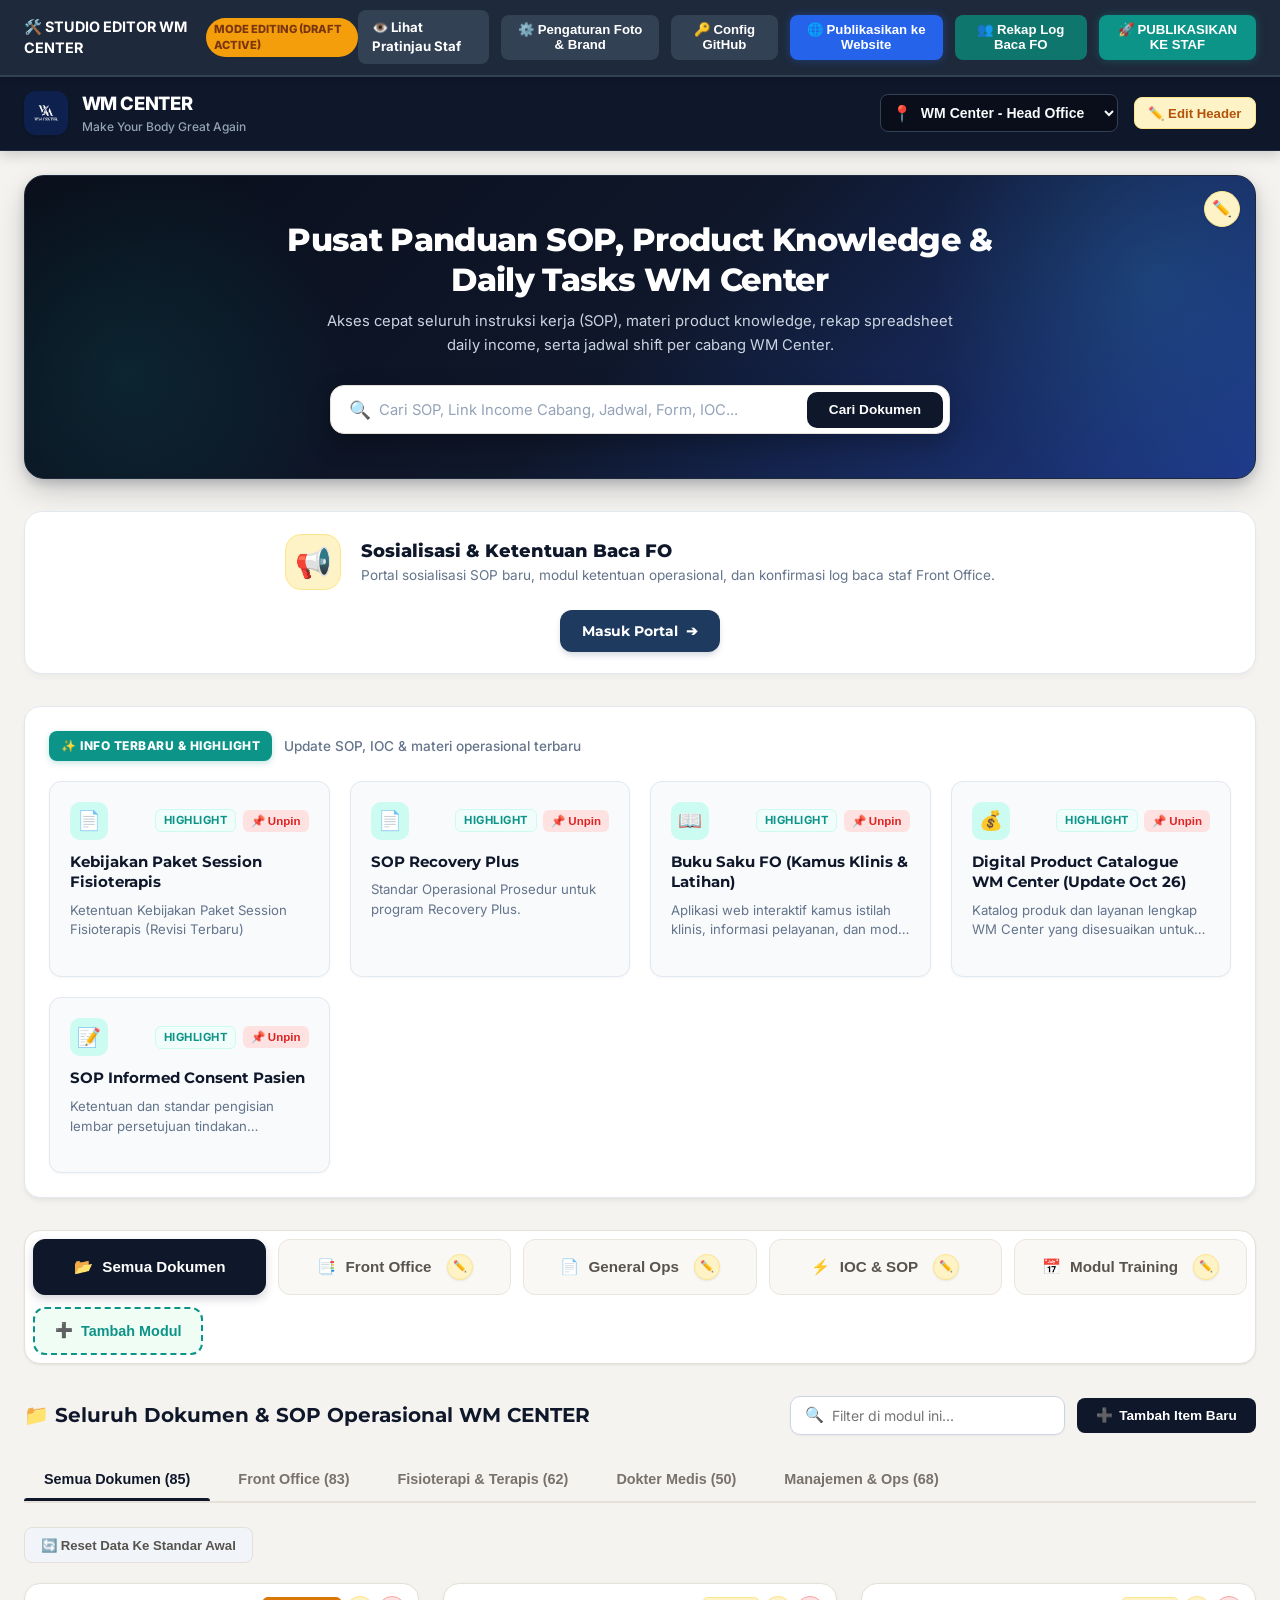
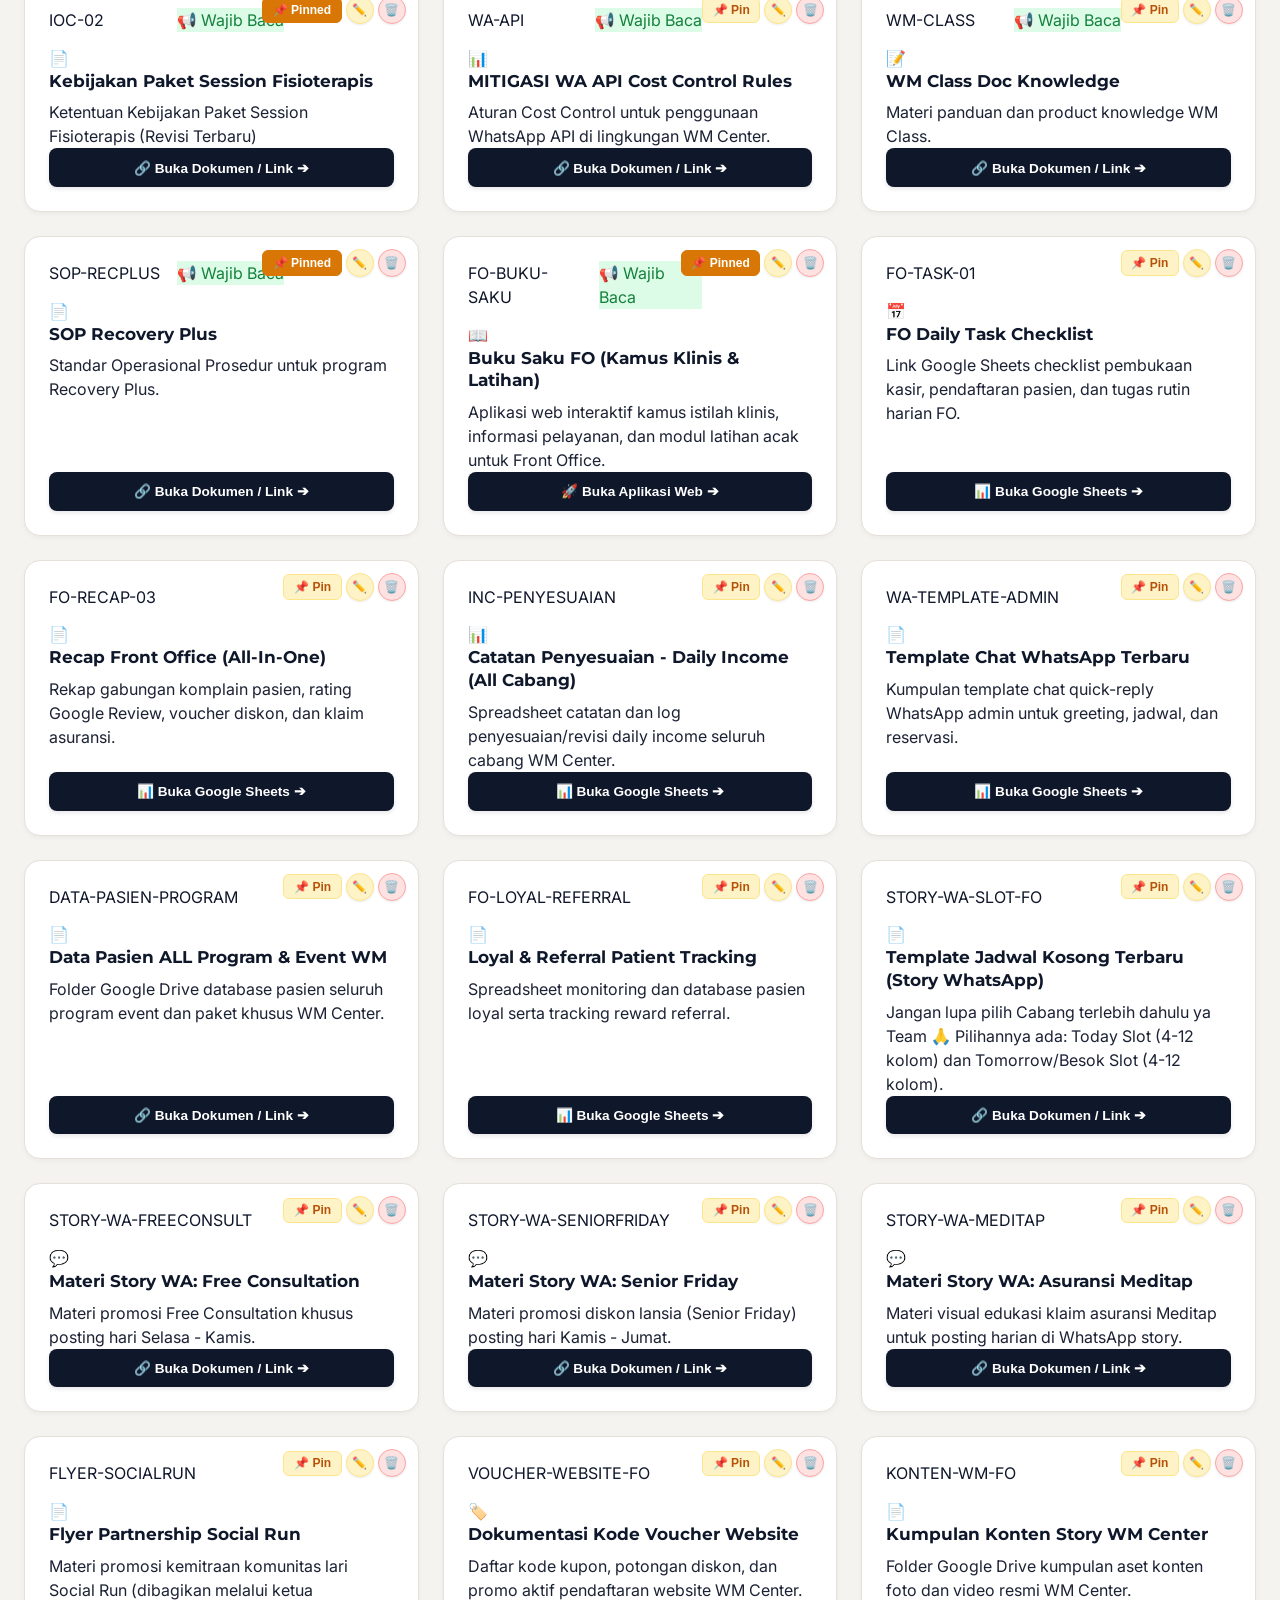
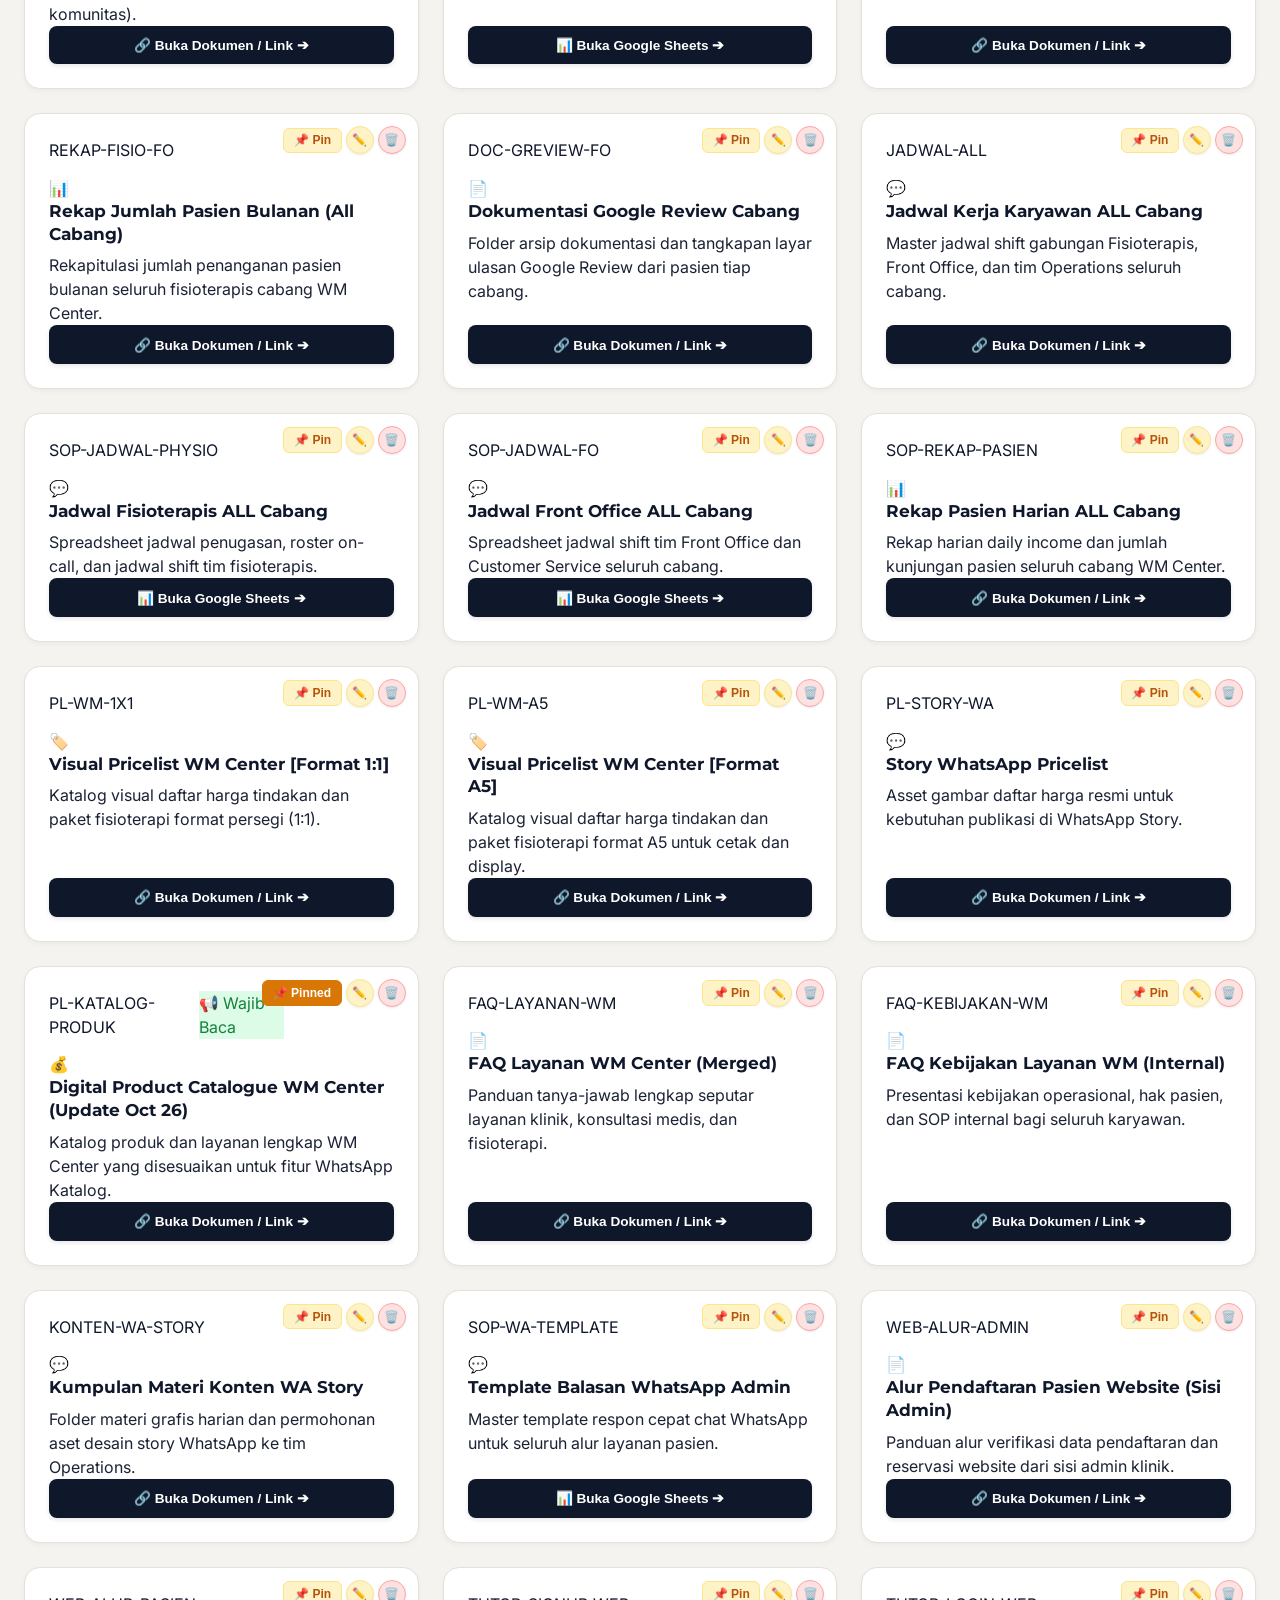
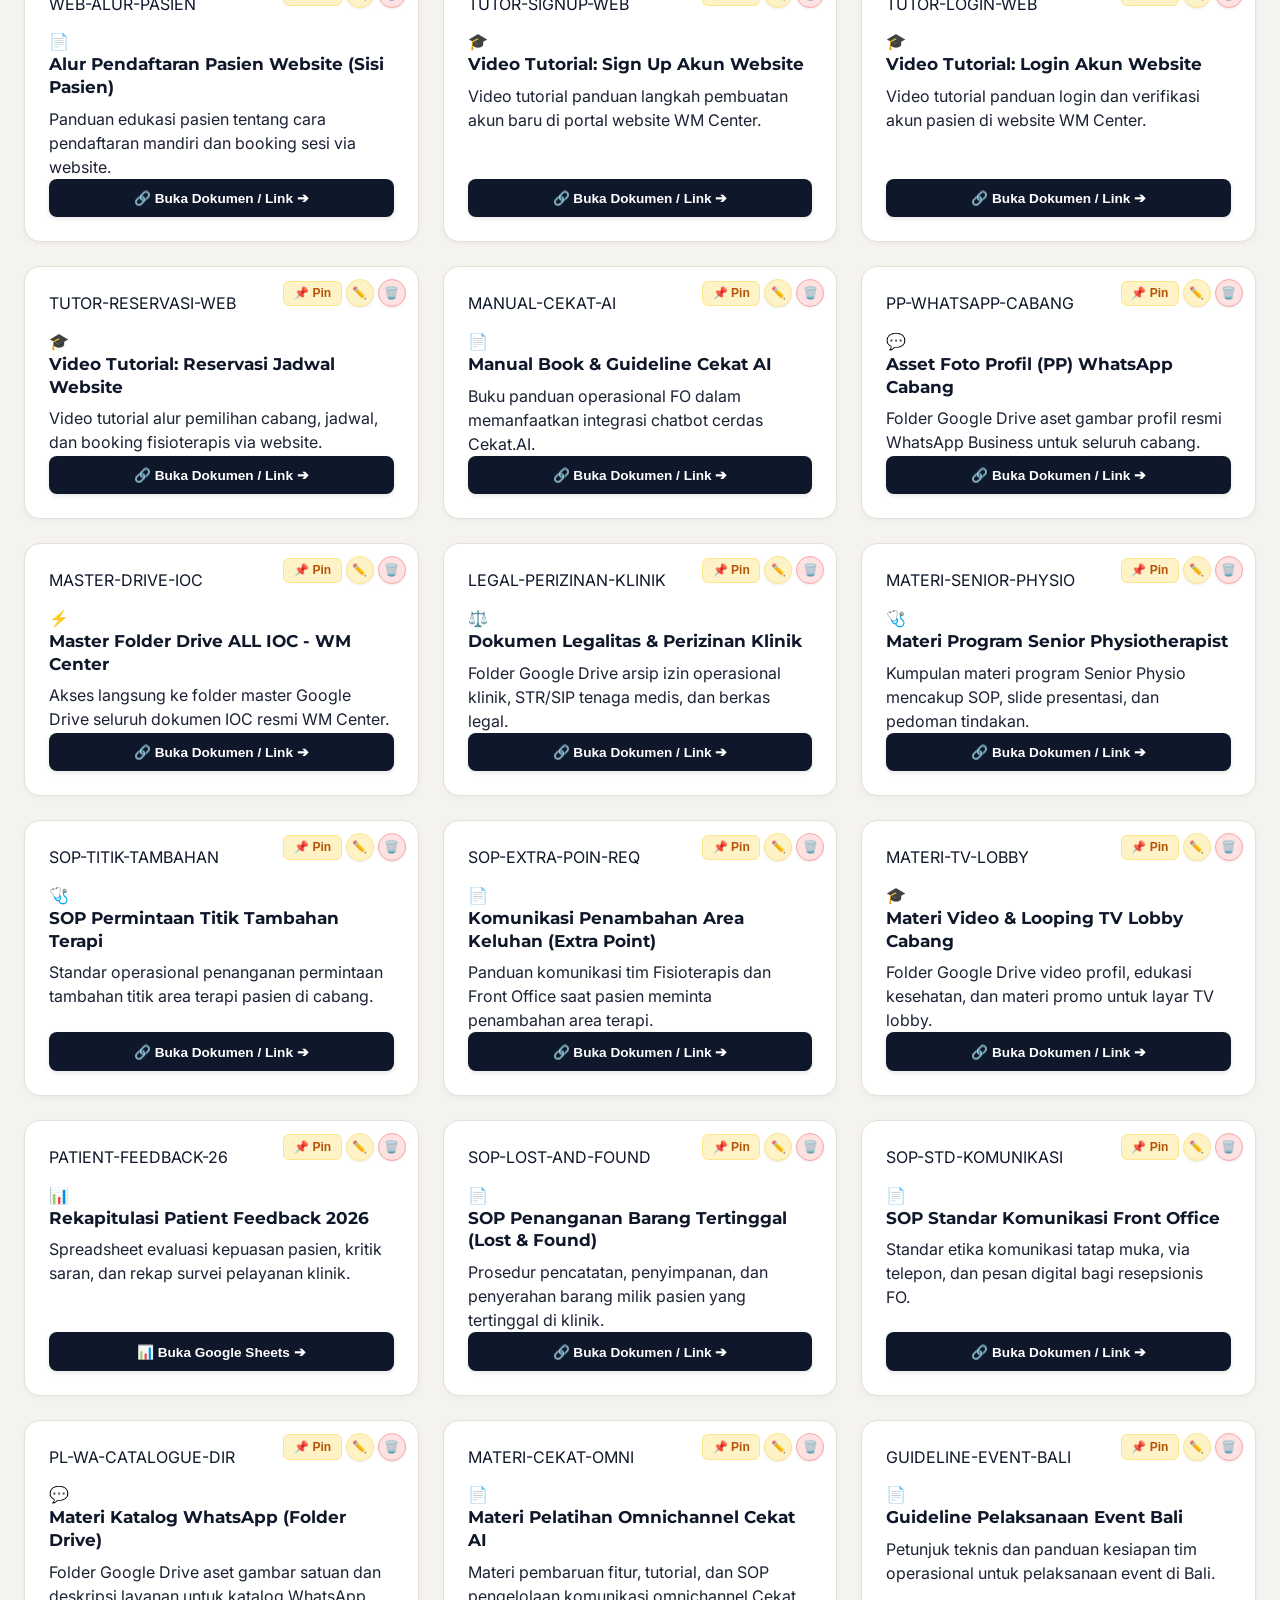
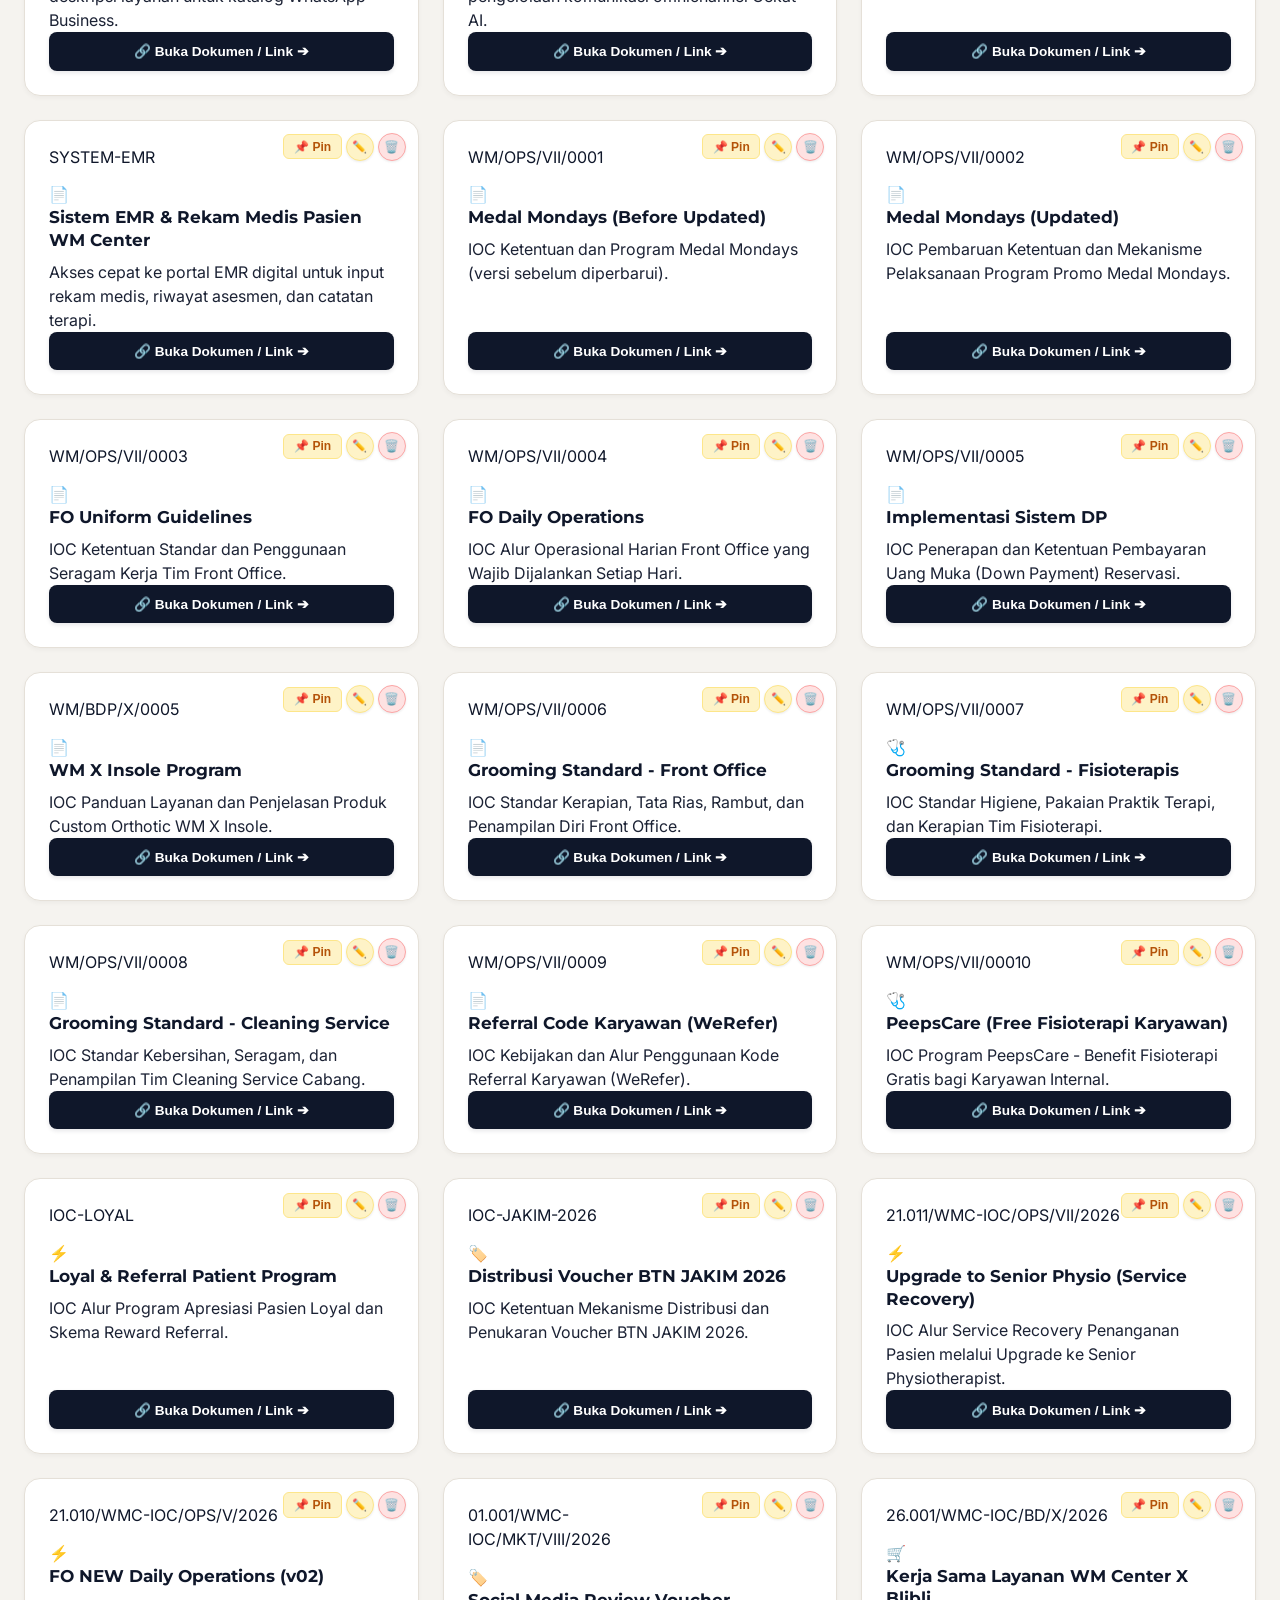
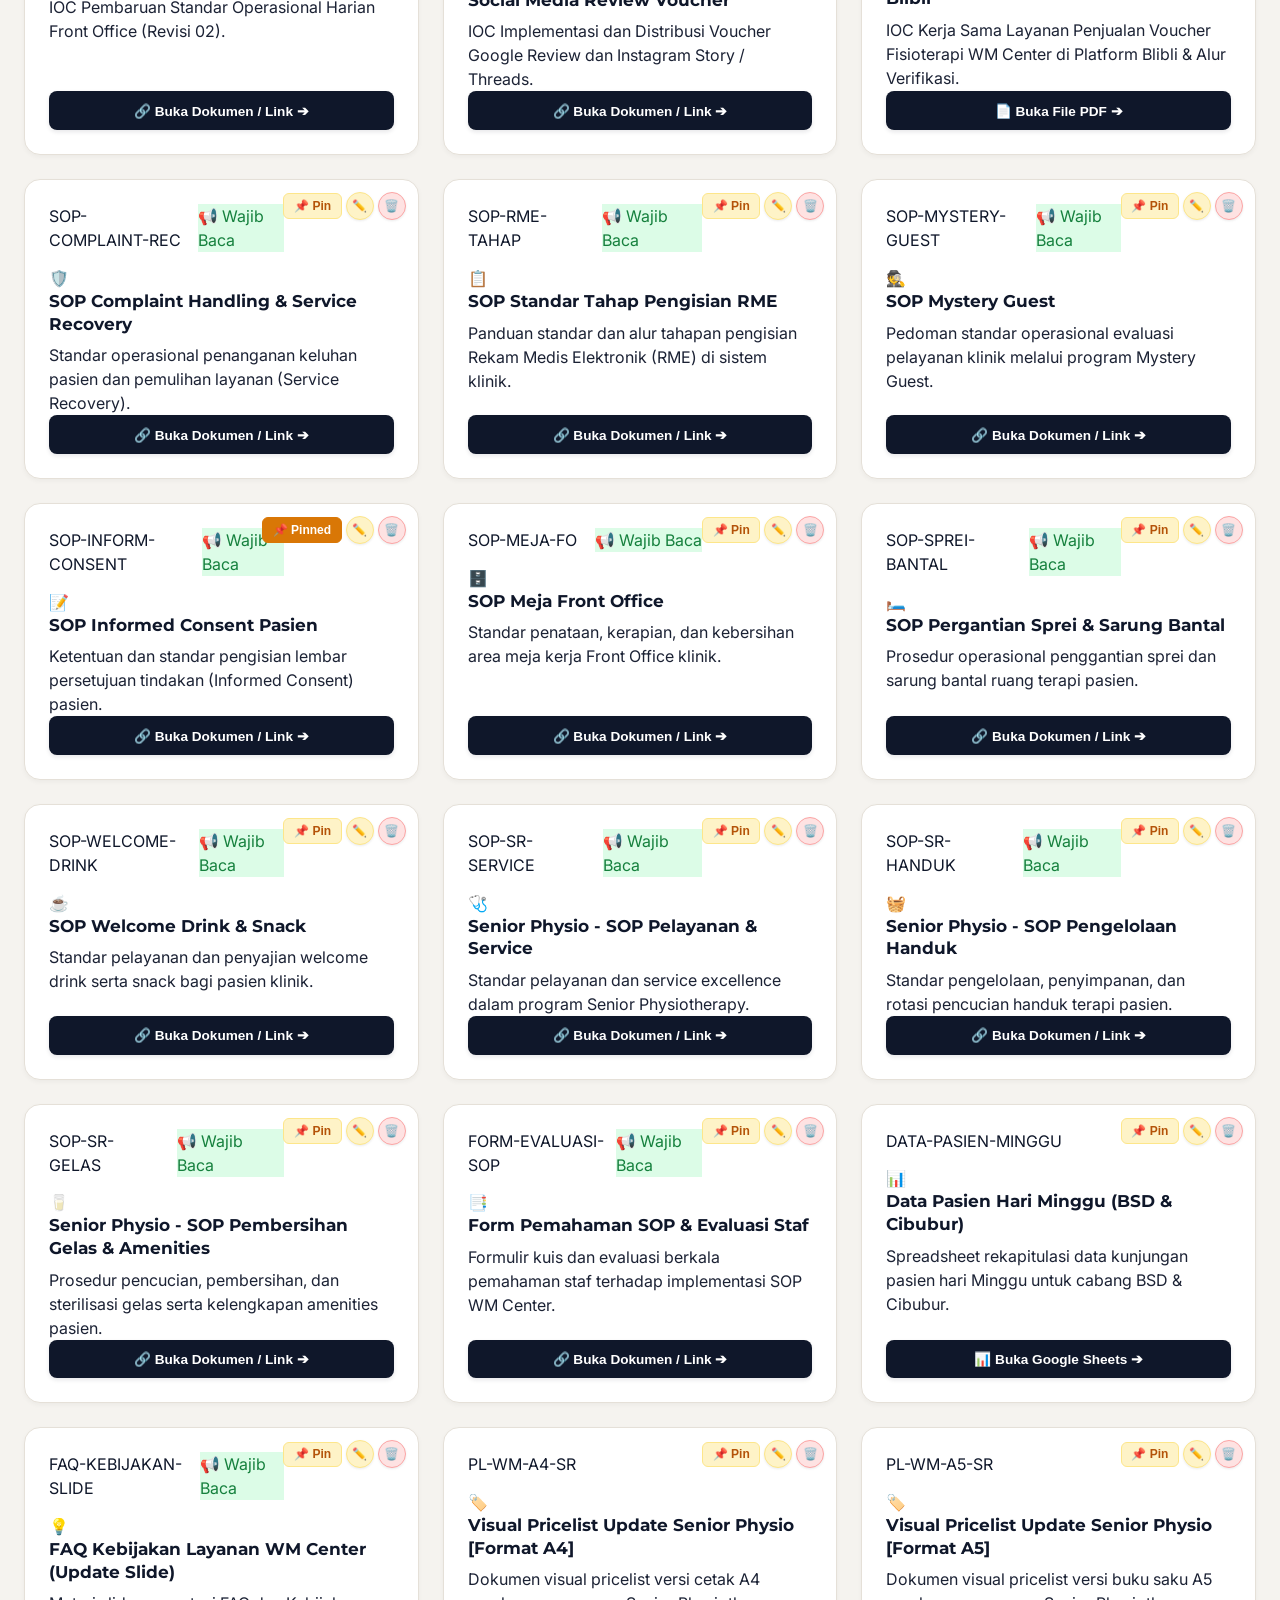
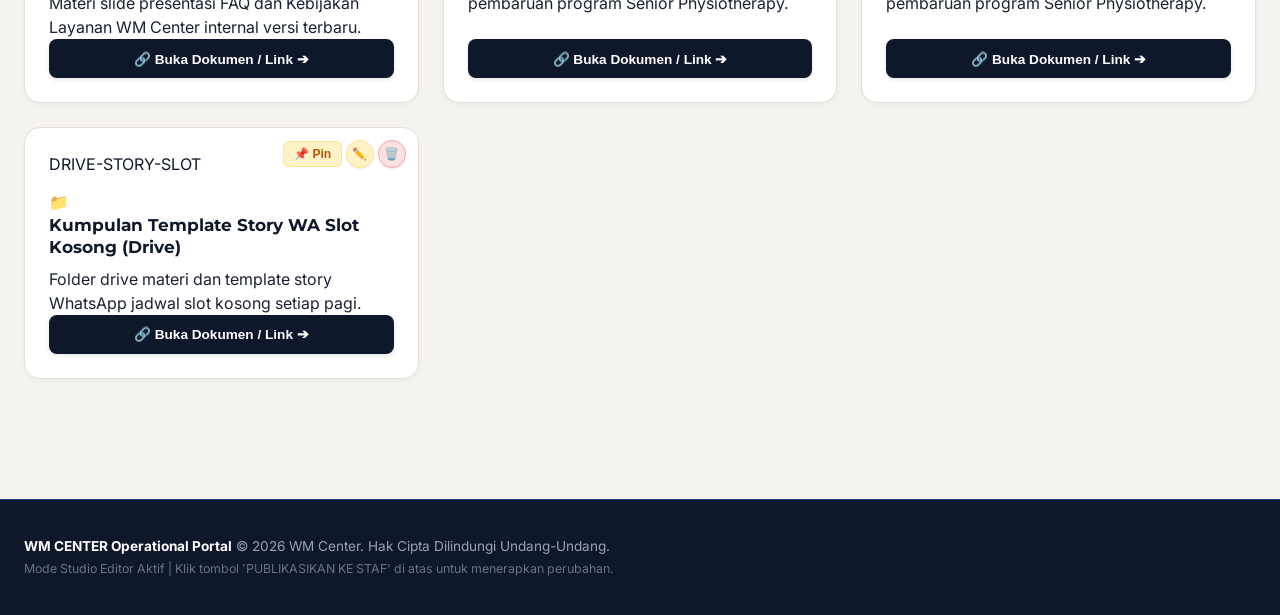
==== commit e5716391: "Auto-publish editor update v1792331443060" ====
--- a/editor.html
+++ b/editor.html
@@ -2857,1445 +2857,1445 @@
 };
 
   const defaultItems = [
-    {
-        "summary":  "Ketentuan Kebijakan Paket Session Fisioterapis (Revisi Terbaru)",
-        "id":  "ioc_02_paket_fisio",
-        "details":  "Dokumen ini berisi revisi terbaru mengenai Ketentuan Kebijakan Paket Session Fisioterapis.",
-        "driveUrl":  "https://drive.google.com/file/d/1Lhxt9Nz9DE4yjeowCwGTExRdSniPPmMq/view?usp=sharing",
-        "module":  "quicklink",
-        "code":  "IOC-02",
-        "title":  "Kebijakan Paket Session Fisioterapis",
-        "icon":  "📄",
-        "modules":  [
-                        "quicklink"
-                    ],
-        "categories":  [
-                           "fo",
-                           "physio",
-                           "management"
-                       ],
-        "isFeatured":  true,
-        "requiresAck":  true,
-        "readTimer":  15
-    },
-    {
-        "summary":  "Aturan Cost Control untuk penggunaan WhatsApp API di lingkungan WM Center.",
-        "id":  "wmitigasi_wa_api",
-        "details":  "Pedoman WMITIGASI WA API Cost Control Rules.",
-        "driveUrl":  "https://docs.google.com/presentation/d/1uAK0XhID0LMuYYh_Hg5qYqDGWU2Ccc56ZCk3OaOgK7I/edit?usp=sharing",
-        "module":  "mod_mtmfs2ka",
-        "code":  "WA-API",
-        "title":  "MITIGASI WA API Cost Control Rules",
-        "icon":  "📊",
-        "modules":  [
-                        "mod_mtmfs2ka",
-                        "sop"
-                    ],
-        "categories":  [
-                           "all"
-                       ],
-        "isFeatured":  false,
-        "requiresAck":  true,
-        "readTimer":  15,
-        "ackUrl":  "",
-        "category":  "all"
-    },
-    {
-        "summary":  "Materi panduan dan product knowledge WM Class.",
-        "id":  "wm_class_doc",
-        "details":  "Dokumen WM Class Doc Knowledge.",
-        "driveUrl":  "https://docs.google.com/document/d/1crkPyEcrcfdvDJ9IX7r_7qobpGrW5uX-Eh4WxzHlzZM/edit?usp=sharing",
-        "module":  "dailytask",
-        "code":  "WM-CLASS",
-        "title":  "WM Class Doc Knowledge",
-        "icon":  "📝",
-        "modules":  [
-                        "dailytask"
-                    ],
-        "categories":  [
-                           "fo",
-                           "management"
-                       ],
-        "isFeatured":  false,
-        "requiresAck":  true,
-        "readTimer":  15
-    },
-    {
-        "summary":  "Standar Operasional Prosedur untuk program Recovery Plus.",
-        "id":  "sop_recovery_plus",
-        "details":  "Draft SOP Recovery Plus.",
-        "driveUrl":  "https://drive.google.com/file/d/1JSmAlMgmdJsjIPCGBtMvP68H7wqVXu3c/view?usp=sharing",
-        "module":  "mod_mtmfs2ka",
-        "code":  "SOP-RECPLUS",
-        "title":  "SOP Recovery Plus",
-        "icon":  "📄",
-        "modules":  [
-                        "mod_mtmfs2ka",
-                        "sop",
-                        "quicklink"
-                    ],
-        "categories":  [
-                           "all"
-                       ],
-        "isFeatured":  true,
-        "requiresAck":  true,
-        "readTimer":  15,
-        "ackUrl":  "",
-        "category":  "all"
-    },
-    {
-        "summary":  "Aplikasi web interaktif kamus istilah klinis, informasi pelayanan, dan modul latihan acak untuk Front Office.",
-        "id":  "fo_buku_saku",
-        "details":  "\u003ch4\u003eAplikasi Interaktif Buku Saku FO:\u003c/h4\u003e\u003cp\u003ePortal web apps script interaktif yang berisi kamus istilah medis/klinis fisioterapi, informasi pelayanan, serta modul kuis/latihan acak untuk mengasah pemahaman tim Front Office.\u003c/p\u003e\u003chr style=\"margin:12px 0; border:0; border-top:1px solid #E2E8F0;\"\u003e\u003ch5\u003eFitur Aplikasi:\u003c/h5\u003e\u003cul\u003e\u003cli\u003e\u003cstrong\u003eKamus Klinis:\u003c/strong\u003e Pencarian cepat istilah medis dan penjelasan mudah untuk pasien.\u003c/li\u003e\u003cli\u003e\u003cstrong\u003eFilter Kategori:\u003c/strong\u003e Pengelompokan istilah berdasarkan tindakan klinis dan alur FO.\u003c/li\u003e\u003cli\u003e\u003cstrong\u003eLatihan Acak:\u003c/strong\u003e Kuis tanya jawab interaktif untuk pelatihan mandiri staf.\u003c/li\u003e\u003c/ul\u003e",
-        "driveUrl":  "https://script.google.com/macros/s/AKfycbxONa6o2Kg6_jaK1KByrlHR3bpToa8F3jVQKgwo5sbFlEbQXYrmY8LNEYp2wG84gC-Waw/exec",
-        "module":  "mod_mtmfs2ka",
-        "code":  "FO-BUKU-SAKU",
-        "title":  "Buku Saku FO (Kamus Klinis \u0026 Latihan)",
-        "icon":  "\u0026#128214;",
-        "modules":  [
-                        "mod_mtmfs2ka",
-                        "dailytask"
-                    ],
-        "categories":  [
-                           "fo",
-                           "management"
-                       ],
-        "isFeatured":  true,
-        "requiresAck":  true,
-        "readTimer":  30
-    },
-    {
-        "summary":  "Link Google Sheets checklist pembukaan kasir, pendaftaran pasien, dan tugas rutin harian FO.",
-        "id":  "fo_01",
-        "details":  "\u003cp\u003eChecklist task harian tim Front Office seluruh cabang WM Center.\u003c/p\u003e",
-        "driveUrl":  "https://docs.google.com/spreadsheets/d/1OdigtPFh-JO5oHmbTL5MmdT03rgRMiw178RXndEq1fY/edit?usp=sharing",
-        "module":  "mod_mtmfs2ka",
-        "code":  "FO-TASK-01",
-        "title":  "FO Daily Task Checklist",
-        "modules":  [
-                        "mod_mtmfs2ka"
-                    ],
-        "isFeatured":  false
-    },
-    {
-        "summary":  "Rekap gabungan komplain pasien, rating Google Review, voucher diskon, dan klaim asuransi.",
-        "id":  "fo_03",
-        "details":  "\u003cp\u003eMaster spreadsheet rekap komplain, ulasan Google, voucher, dan asuransi.\u003c/p\u003e",
-        "driveUrl":  "https://docs.google.com/spreadsheets/d/1BQhLUtwMX2hzFFIorPVq3w_SKi357TH0LN5HwIsEtT4/edit?usp=sharing",
-        "module":  "mod_mtmfs2ka",
-        "code":  "FO-RECAP-03",
-        "title":  "Recap Front Office (All-In-One)",
-        "modules":  [
-                        "mod_mtmfs2ka"
-                    ],
-        "isFeatured":  false
-    },
-    {
-        "summary":  "Spreadsheet catatan dan log penyesuaian/revisi daily income seluruh cabang WM Center.",
-        "id":  "fo_15_adj_income",
-        "details":  "\u003cp\u003eMaster spreadsheet catatan penyesuaian transaksi dan pembukuan daily income seluruh cabang WM Center.\u003c/p\u003e",
-        "driveUrl":  "https://docs.google.com/spreadsheets/d/1CELDWtNlnb12GvDp3EfMpHhaPNwHQjLsHT8q3UUJD5M/edit?usp=sharing",
-        "module":  "mod_mtmfs2ka",
-        "code":  "INC-PENYESUAIAN",
-        "title":  "Catatan Penyesuaian - Daily Income (All Cabang)",
-        "icon":  "\u0026#128202;",
-        "modules":  [
-                        "mod_mtmfs2ka"
-                    ],
-        "isFeatured":  false
-    },
-    {
-        "id":  "fo_14",
-        "isFeatured":  false,
-        "modules":  [
-                        "mod_mtmfs2ka",
-                        "dailytask"
-                    ],
-        "module":  "mod_mtmfs2ka",
-        "categories":  [
-                           "all"
-                       ],
-        "category":  "all",
-        "code":  "WA-TEMPLATE-ADMIN",
-        "title":  "Template Chat WhatsApp  Terbaru",
-        "driveUrl":  "https://docs.google.com/spreadsheets/d/17bnjktoSzPE3movcF2CxcywMnEVKT0JN_0G7jvDvayI/edit?usp=sharing",
-        "summary":  "Kumpulan template chat quick-reply WhatsApp admin untuk greeting, jadwal, dan reservasi.",
-        "details":  "\u003cp\u003eDaftar template balas cepat WhatsApp resmi untuk admin FO.\u003c/p\u003e",
-        "requiresAck":  false,
-        "ackUrl":  "",
-        "readTimer":  30,
-        "icon":  "📄"
-    },
-    {
-        "summary":  "Folder Google Drive database pasien seluruh program event dan paket khusus WM Center.",
-        "id":  "fo_15",
-        "details":  "\u003cp\u003eMaster data pasien peserta event, promosi, dan program khusus WM Center.\u003c/p\u003e",
-        "driveUrl":  "https://drive.google.com/drive/folders/1c1oT9BR-QAcBxE2LFQD_WWSBvyKEGueY?usp=sharing",
-        "module":  "mod_mtmfs2ka",
-        "code":  "DATA-PASIEN-PROGRAM",
-        "title":  "Data Pasien ALL Program \u0026 Event WM",
-        "modules":  [
-                        "mod_mtmfs2ka"
-                    ],
-        "isFeatured":  false
-    },
-    {
-        "summary":  "Spreadsheet monitoring dan database pasien loyal serta tracking reward referral.",
-        "id":  "fo_16",
-        "details":  "\u003cp\u003eDatabase pasien loyal dan referral untuk verifikasi reward.\u003c/p\u003e",
-        "driveUrl":  "https://docs.google.com/spreadsheets/d/1brcF0khTXu24qX_tEswuSyU-Awl4wCNBwqoLwxM3wAA/edit?usp=drive_link",
-        "module":  "mod_mtmfs2ka",
-        "code":  "FO-LOYAL-REFERRAL",
-        "title":  "Loyal \u0026 Referral Patient Tracking",
-        "modules":  [
-                        "mod_mtmfs2ka"
-                    ],
-        "isFeatured":  false
-    },
-    {
-        "id":  "fo_17",
-        "isFeatured":  false,
-        "modules":  [
-                        "mod_mtmfs2ka",
-                        "sop"
-                    ],
-        "module":  "mod_mtmfs2ka",
-        "categories":  [
-                           "all"
-                       ],
-        "category":  "all",
-        "code":  "STORY-WA-SLOT-FO",
-        "title":  "Template Jadwal Kosong Terbaru (Story WhatsApp)",
-        "driveUrl":  "https://datastudio.google.com/reporting/4daf9b2c-214b-4771-9c20-e2dff78b6e91",
-        "summary":  "Jangan lupa pilih Cabang terlebih dahulu ya Team 🙏\nPilihannya ada: Today Slot (4-12 kolom) dan Tomorrow/Besok Slot (4-12 kolom).",
-        "details":  "\u003cp\u003eAsset grafis story WhatsApp slot kosong harian.\u003c/p\u003e",
-        "requiresAck":  false,
-        "ackUrl":  "",
-        "readTimer":  30,
-        "icon":  "📄"
-    },
-    {
-        "summary":  "Materi promosi Free Consultation khusus posting hari Selasa - Kamis.",
-        "id":  "fo_18",
-        "details":  "\u003cp\u003eFolder materi visual promosi konsultasi gratis.\u003c/p\u003e",
-        "driveUrl":  "https://drive.google.com/drive/folders/1QnjlcIYLHcgU_J2dd09CBVIK8wQIjjWV?usp=sharing",
-        "module":  "mod_mtmfs2ka",
-        "code":  "STORY-WA-FREECONSULT",
-        "title":  "Materi Story WA: Free Consultation",
-        "modules":  [
-                        "mod_mtmfs2ka"
-                    ],
-        "isFeatured":  false
-    },
-    {
-        "summary":  "Materi promosi diskon lansia (Senior Friday) posting hari Kamis - Jumat.",
-        "id":  "fo_19",
-        "details":  "\u003cp\u003eMateri diskon khusus pasien lansia setiap hari Jumat.\u003c/p\u003e",
-        "driveUrl":  "https://drive.google.com/drive/folders/152fOHqq1PU01aGuAWfNDmlwuDEeW4_Bk?usp=drive_link",
-        "module":  "mod_mtmfs2ka",
-        "code":  "STORY-WA-SENIORFRIDAY",
-        "title":  "Materi Story WA: Senior Friday",
-        "modules":  [
-                        "mod_mtmfs2ka"
-                    ],
-        "isFeatured":  false
-    },
-    {
-        "summary":  "Materi visual edukasi klaim asuransi Meditap untuk posting harian di WhatsApp story.",
-        "id":  "fo_20",
-        "details":  "\u003cp\u003eBanner dan flyer informasi rekanan asuransi Meditap.\u003c/p\u003e",
-        "driveUrl":  "https://drive.google.com/drive/folders/16-Z2REAcpdfOEphf7PUi07Lvs7y-NHR0?usp=sharing",
-        "module":  "mod_mtmfs2ka",
-        "code":  "STORY-WA-MEDITAP",
-        "title":  "Materi Story WA: Asuransi Meditap",
-        "modules":  [
-                        "mod_mtmfs2ka"
-                    ],
-        "isFeatured":  false
-    },
-    {
-        "summary":  "Materi promosi kemitraan komunitas lari Social Run (dibagikan melalui ketua komunitas).",
-        "id":  "fo_21",
-        "details":  "\u003cp\u003eFlyer dan materi promosi eksklusif komunitas Social Run.\u003c/p\u003e",
-        "driveUrl":  "https://drive.google.com/drive/folders/1qTDutv9Hs8BmhB91gxaoljZb1Ke_9wPd?usp=drive_link",
-        "module":  "mod_mtmfs2ka",
-        "code":  "FLYER-SOCIALRUN",
-        "title":  "Flyer Partnership Social Run",
-        "modules":  [
-                        "mod_mtmfs2ka"
-                    ],
-        "isFeatured":  false
-    },
-    {
-        "summary":  "Daftar kode kupon, potongan diskon, dan promo aktif pendaftaran website WM Center.",
-        "id":  "fo_22",
-        "details":  "\u003cp\u003eDatabase kode voucher aktif untuk verifikasi transaksi FO.\u003c/p\u003e",
-        "driveUrl":  "https://docs.google.com/spreadsheets/d/1S9mciLFCVix8C86NILcKYkiER5x6DQj4EMCqhGaw9Es/edit?usp=drive_link",
-        "module":  "mod_mtmfs2ka",
-        "code":  "VOUCHER-WEBSITE-FO",
-        "title":  "Dokumentasi Kode Voucher Website",
-        "modules":  [
-                        "mod_mtmfs2ka"
-                    ],
-        "isFeatured":  false
-    },
-    {
-        "id":  "fo_23",
-        "isFeatured":  false,
-        "modules":  [
-                        "mod_mtmfs2ka"
-                    ],
-        "module":  "mod_mtmfs2ka",
-        "categories":  [
-                           "all"
-                       ],
-        "category":  "all",
-        "code":  "KONTEN-WM-FO",
-        "title":  "Kumpulan Konten Story WM Center",
-        "driveUrl":  "https://drive.google.com/drive/folders/1WvERV3we2BpCSQXJRNptA3-4UmTvLeyV?usp=drive_link",
-        "summary":  "Folder Google Drive kumpulan aset konten foto dan video resmi WM Center.",
-        "details":  "\u003cp\u003eAset foto, video, dan infografis resmi WM Center.\u003c/p\u003e"
-    },
-    {
-        "id":  "fo_24",
-        "isFeatured":  false,
-        "modules":  [
-                        "mod_mtmfs2ka"
-                    ],
-        "module":  "mod_mtmfs2ka",
-        "categories":  [
-                           "all"
-                       ],
-        "category":  "all",
-        "code":  "REKAP-FISIO-FO",
-        "title":  "Rekap Jumlah Pasien Bulanan (All Cabang)",
-        "driveUrl":  "https://drive.google.com/drive/folders/1mOm4I1O-SGzqK8fAwPkr4funSWzJ2M1x?usp=drive_link",
-        "summary":  "Rekapitulasi jumlah penanganan pasien bulanan seluruh fisioterapis cabang WM Center.",
-        "details":  "\u003cp\u003eLaporan produktivitas dan jumlah sesi tindakan per terapis.\u003c/p\u003e"
-    },
-    {
-        "summary":  "Folder arsip dokumentasi dan tangkapan layar ulasan Google Review dari pasien tiap cabang.",
-        "id":  "fo_25",
-        "details":  "\u003cp\u003eBukti screenshot dan arsip ulasan Google Review pasien.\u003c/p\u003e",
-        "driveUrl":  "https://drive.google.com/drive/folders/1lqk4rXNxYkW6gaykYKmLTK0L234sK0gI?usp=drive_link",
-        "module":  "mod_mtmfs2ka",
-        "code":  "DOC-GREVIEW-FO",
-        "title":  "Dokumentasi Google Review Cabang",
-        "modules":  [
-                        "mod_mtmfs2ka"
-                    ],
-        "isFeatured":  false
-    },
-    {
-        "id":  "gops_01",
-        "isFeatured":  false,
-        "modules":  [
-                        "mod_mtmfs2ka",
-                        "sop"
-                    ],
-        "module":  "mod_mtmfs2ka",
-        "categories":  [
-                           "all"
-                       ],
-        "category":  "all",
-        "code":  "JADWAL-ALL",
-        "title":  "Jadwal Kerja Karyawan ALL Cabang",
-        "driveUrl":  "https://drive.google.com/drive/folders/1QEASJQ9Ze2o2DoCnxiwDmy7FLCT4V6tg?usp=drive_link",
-        "summary":  "Master jadwal shift gabungan Fisioterapis, Front Office, dan tim Operations seluruh cabang.",
-        "details":  "\u003cp\u003eFolder master jadwal kerja shift karyawan seluruh cabang WM Center.\u003c/p\u003e"
-    },
-    {
-        "summary":  "Spreadsheet jadwal penugasan, roster on-call, dan jadwal shift tim fisioterapis.",
-        "id":  "gops_02",
-        "details":  "\u003cp\u003eJadwal shift khusus tim fisioterapis seluruh cabang.\u003c/p\u003e",
-        "driveUrl":  "https://docs.google.com/spreadsheets/d/1wCK-gERFvZcyYwwwfUeYJJBrih_IlmR_-OsfC_FmTD0/edit?usp=sharing",
-        "module":  "sop",
-        "code":  "SOP-JADWAL-PHYSIO",
-        "title":  "Jadwal Fisioterapis ALL Cabang",
-        "modules":  [
-                        "sop"
-                    ],
-        "isFeatured":  false
-    },
-    {
-        "summary":  "Spreadsheet jadwal shift tim Front Office dan Customer Service seluruh cabang.",
-        "id":  "gops_03",
-        "details":  "\u003cp\u003eJadwal shift khusus staf Front Office seluruh cabang.\u003c/p\u003e",
-        "driveUrl":  "https://docs.google.com/spreadsheets/d/1cNx5drzVZC2868PpgTXHxjlk_H-a4Ft6rAnKUilXsco/edit?usp=sharing",
-        "module":  "sop",
-        "code":  "SOP-JADWAL-FO",
-        "title":  "Jadwal Front Office ALL Cabang",
-        "modules":  [
-                        "sop"
-                    ],
-        "isFeatured":  false
-    },
-    {
-        "summary":  "Rekap harian daily income dan jumlah kunjungan pasien seluruh cabang WM Center.",
-        "id":  "gops_04",
-        "details":  "\u003cp\u003eFolder Google Drive rekap income harian seluruh cabang.\u003c/p\u003e",
-        "driveUrl":  "https://drive.google.com/drive/folders/1W16SPlcMxwetxzYqul6fknZQB_ILNEcP?usp=drive_link",
-        "module":  "sop",
-        "code":  "SOP-REKAP-PASIEN",
-        "title":  "Rekap Pasien Harian ALL Cabang",
-        "modules":  [
-                        "sop"
-                    ],
-        "isFeatured":  false
-    },
-    {
-        "summary":  "Katalog visual daftar harga tindakan dan paket fisioterapi format persegi (1:1).",
-        "id":  "gops_05",
-        "details":  "\u003cp\u003eVisual pricelist update Agustus 2026 format 1:1 untuk WhatsApp Blast \u0026 Feed.\u003c/p\u003e",
-        "driveUrl":  "https://drive.google.com/file/d/1dL2BfdFIjbBQSVnjaV-9NCb5_qir3Yly/view?usp=drive_link",
-        "module":  "sop",
-        "code":  "PL-WM-1X1",
-        "title":  "Visual Pricelist WM Center [Format 1:1]",
-        "modules":  [
-                        "sop"
-                    ],
-        "isFeatured":  false
-    },
-    {
-        "summary":  "Katalog visual daftar harga tindakan dan paket fisioterapi format A5 untuk cetak dan display.",
-        "id":  "gops_06",
-        "details":  "\u003cp\u003eVisual pricelist format A5 untuk display meja kasir dan cetak.\u003c/p\u003e",
-        "driveUrl":  "https://drive.google.com/file/d/1ejp055fTnjkT9EDjV1tkRTc0o_he_XM8/view?usp=drive_link",
-        "module":  "sop",
-        "code":  "PL-WM-A5",
-        "title":  "Visual Pricelist WM Center [Format A5]",
-        "modules":  [
-                        "sop"
-                    ],
-        "isFeatured":  false
-    },
-    {
-        "summary":  "Asset gambar daftar harga resmi untuk kebutuhan publikasi di WhatsApp Story.",
-        "id":  "gops_07",
-        "details":  "\u003cp\u003eMateri gambar pricelist pas format 9:16 untuk story WhatsApp.\u003c/p\u003e",
-        "driveUrl":  "https://drive.google.com/file/d/1cJ2Um93ZpvOCn6pQVCVorDkhKKsLzjDP/view?usp=drive_link",
-        "module":  "sop",
-        "code":  "PL-STORY-WA",
-        "title":  "Story WhatsApp Pricelist",
-        "modules":  [
-                        "sop"
-                    ],
-        "isFeatured":  false
-    },
-    {
-        "id":  "gops_08",
-        "isFeatured":  true,
-        "modules":  [
-                        "mod_mtmfs2ka",
-                        "sop",
-                        "dailytask"
-                    ],
-        "module":  "mod_mtmfs2ka",
-        "categories":  [
-                           "all"
-                       ],
-        "category":  "all",
-        "code":  "PL-KATALOG-PRODUK",
-        "title":  "Digital Product Catalogue WM Center (Update Oct 26)",
-        "driveUrl":  "https://bit.ly/4hSMzA4",
-        "summary":  "Katalog produk dan layanan lengkap WM Center yang disesuaikan untuk fitur WhatsApp Katalog.",
-        "details":  "\u003cp\u003ePDF katalog digital product knowledge dan layanan terapi WM Center.\u003c/p\u003e",
-        "requiresAck":  true,
-        "ackUrl":  "",
-        "readTimer":  30,
-        "icon":  "💰"
-    },
-    {
-        "id":  "gops_09",
-        "isFeatured":  false,
-        "modules":  [
-                        "sop",
-                        "dailytask"
-                    ],
-        "module":  "sop",
-        "categories":  [
-                           "all"
-                       ],
-        "category":  "all",
-        "code":  "FAQ-LAYANAN-WM",
-        "title":  "FAQ Layanan WM Center (Merged)",
-        "driveUrl":  "https://drive.google.com/file/d/1N8K-txDcf6GPqjrid3f49wn2QsuaHbQR/view?usp=sharing",
-        "summary":  "Panduan tanya-jawab lengkap seputar layanan klinik, konsultasi medis, dan fisioterapi.",
-        "details":  "\u003cp\u003eDokumen kompilasi FAQ pertanyaan umum pasien tentang tindakan dan biaya.\u003c/p\u003e"
-    },
-    {
-        "id":  "gops_10",
-        "isFeatured":  false,
-        "modules":  [
-                        "sop",
-                        "dailytask"
-                    ],
-        "module":  "sop",
-        "categories":  [
-                           "all"
-                       ],
-        "category":  "all",
-        "code":  "FAQ-KEBIJAKAN-WM",
-        "title":  "FAQ Kebijakan Layanan WM (Internal)",
-        "driveUrl":  "https://docs.google.com/presentation/d/1JxpbfbMd02hJ9YKUIpqooOthMmKruR3C/edit?usp=sharing",
-        "summary":  "Presentasi kebijakan operasional, hak pasien, dan SOP internal bagi seluruh karyawan.",
-        "details":  "\u003cp\u003eSlide presentasi kebijakan layanan internal WM Center.\u003c/p\u003e"
-    },
-    {
-        "id":  "gops_11",
-        "isFeatured":  false,
-        "modules":  [
-                        "sop"
-                    ],
-        "module":  "sop",
-        "categories":  [
-                           "all"
-                       ],
-        "category":  "all",
-        "code":  "KONTEN-WA-STORY",
-        "title":  "Kumpulan Materi Konten WA Story",
-        "driveUrl":  "https://drive.google.com/drive/folders/1WvERV3we2BpCSQXJRNptA3-4UmTvLeyV?usp=sharing",
-        "summary":  "Folder materi grafis harian dan permohonan aset desain story WhatsApp ke tim Operations.",
-        "details":  "\u003cp\u003eFolder request dan arsip konten WhatsApp story harian admin.\u003c/p\u003e"
-    },
-    {
-        "summary":  "Master template respon cepat chat WhatsApp untuk seluruh alur layanan pasien.",
-        "id":  "gops_12",
-        "details":  "\u003cp\u003eTemplate pesan balasan WhatsApp admin seluruh cabang.\u003c/p\u003e",
-        "driveUrl":  "https://docs.google.com/spreadsheets/d/1_qGAfx7Ai0-g1IwBxa6Keoc2KX-twHn2DlLLYVRPvUQ/edit?usp=sharing",
-        "module":  "sop",
-        "code":  "SOP-WA-TEMPLATE",
-        "title":  "Template Balasan WhatsApp Admin",
-        "modules":  [
-                        "sop"
-                    ],
-        "isFeatured":  false
-    },
-    {
-        "summary":  "Panduan alur verifikasi data pendaftaran dan reservasi website dari sisi admin klinik.",
-        "id":  "gops_13",
-        "details":  "\u003cp\u003eSlide presentasi alur kerja admin pada sistem website WM Center.\u003c/p\u003e",
-        "driveUrl":  "https://docs.google.com/presentation/d/1YYwBK8VgITUhEqwAfG9ZSRyG8WDaWTK9GgqTQp_Cr4U/edit?usp=drive_link",
-        "module":  "sop",
-        "code":  "WEB-ALUR-ADMIN",
-        "title":  "Alur Pendaftaran Pasien Website (Sisi Admin)",
-        "modules":  [
-                        "sop"
-                    ],
-        "isFeatured":  false
-    },
-    {
-        "summary":  "Panduan edukasi pasien tentang cara pendaftaran mandiri dan booking sesi via website.",
-        "id":  "gops_14",
-        "details":  "\u003cp\u003eSlide panduan pendaftaran website untuk edukasi pasien.\u003c/p\u003e",
-        "driveUrl":  "https://docs.google.com/presentation/d/11BS0ZBQ1AO0YBGkdbH_4MYCxGA9JfFliAJveoncYgmo/edit?usp=drive_link",
-        "module":  "sop",
-        "code":  "WEB-ALUR-PASIEN",
-        "title":  "Alur Pendaftaran Pasien Website (Sisi Pasien)",
-        "modules":  [
-                        "sop"
-                    ],
-        "isFeatured":  false
-    },
-    {
-        "id":  "gops_15",
-        "isFeatured":  false,
-        "modules":  [
-                        "dailytask"
-                    ],
-        "module":  "dailytask",
-        "categories":  [
-                           "all"
-                       ],
-        "category":  "all",
-        "code":  "TUTOR-SIGNUP-WEB",
-        "title":  "Video Tutorial: Sign Up Akun Website",
-        "driveUrl":  "https://drive.google.com/file/d/1KvaK9C_LFJgrJhVMbznIn6dIu6GyuZHZ/view?usp=sharing",
-        "summary":  "Video tutorial panduan langkah pembuatan akun baru di portal website WM Center.",
-        "details":  "\u003cp\u003eVideo tutorial panduan pendaftaran akun website.\u003c/p\u003e"
-    },
-    {
-        "id":  "gops_16",
-        "isFeatured":  false,
-        "modules":  [
-                        "dailytask"
-                    ],
-        "module":  "dailytask",
-        "categories":  [
-                           "all"
-                       ],
-        "category":  "all",
-        "code":  "TUTOR-LOGIN-WEB",
-        "title":  "Video Tutorial: Login Akun Website",
-        "driveUrl":  "https://drive.google.com/file/d/1qPqZc4wzYo29yq8QofbUuVDVK9yuk9be/view?usp=sharing",
-        "summary":  "Video tutorial panduan login dan verifikasi akun pasien di website WM Center.",
-        "details":  "\u003cp\u003eVideo tutorial panduan login akun website.\u003c/p\u003e"
-    },
-    {
-        "id":  "gops_17",
-        "isFeatured":  false,
-        "modules":  [
-                        "dailytask"
-                    ],
-        "module":  "dailytask",
-        "categories":  [
-                           "all"
-                       ],
-        "category":  "all",
-        "code":  "TUTOR-RESERVASI-WEB",
-        "title":  "Video Tutorial: Reservasi Jadwal Website",
-        "driveUrl":  "https://drive.google.com/file/d/1HUCFBB5y1P-DRCyeEYzQ2fBcK_gP9SdZ/view?usp=sharing",
-        "summary":  "Video tutorial alur pemilihan cabang, jadwal, dan booking fisioterapis via website.",
-        "details":  "\u003cp\u003eVideo tutorial booking reservasi online pasien.\u003c/p\u003e"
-    },
-    {
-        "summary":  "Buku panduan operasional FO dalam memanfaatkan integrasi chatbot cerdas Cekat.AI.",
-        "id":  "gops_18",
-        "details":  "\u003cp\u003ePanduan lengkap sistem chatbot Cekat.AI di Canva.\u003c/p\u003e",
-        "driveUrl":  "https://www.canva.com/design/DAGxO2lhJzk/DybS3WWzEoDHFGmksIAOzw/edit?utm_content=DAGxO2lhJzk",
-        "module":  "sop",
-        "code":  "MANUAL-CEKAT-AI",
-        "title":  "Manual Book \u0026 Guideline Cekat AI",
-        "modules":  [
-                        "sop"
-                    ],
-        "isFeatured":  false
-    },
-    {
-        "summary":  "Folder Google Drive aset gambar profil resmi WhatsApp Business untuk seluruh cabang.",
-        "id":  "gops_19",
-        "details":  "\u003cp\u003eKumpulan foto profil WhatsApp resmi tiap cabang WM Center.\u003c/p\u003e",
-        "driveUrl":  "https://drive.google.com/drive/folders/1Mrwr2UaxJMQ85bUmgc9XHQgAfhWe-tKC?usp=drive_link",
-        "module":  "sop",
-        "code":  "PP-WHATSAPP-CABANG",
-        "title":  "Asset Foto Profil (PP) WhatsApp Cabang",
-        "modules":  [
-                        "sop"
-                    ],
-        "isFeatured":  false
-    },
-    {
-        "id":  "gops_20",
-        "isFeatured":  false,
-        "modules":  [
-                        "quicklink"
-                    ],
-        "module":  "quicklink",
-        "categories":  [
-                           "all"
-                       ],
-        "category":  "all",
-        "code":  "MASTER-DRIVE-IOC",
-        "title":  "Master Folder Drive ALL IOC - WM Center",
-        "driveUrl":  "https://drive.google.com/drive/folders/1xN7DHdUV0cRRCy82p3rbM-Wrjp4augSK?usp=drive_link",
-        "summary":  "Akses langsung ke folder master Google Drive seluruh dokumen IOC resmi WM Center.",
-        "details":  "\u003cp\u003ePusat arsip file PDF dokumen IOC resmi yang telah terbit.\u003c/p\u003e"
-    },
-    {
-        "summary":  "Folder Google Drive arsip izin operasional klinik, STR/SIP tenaga medis, dan berkas legal.",
-        "id":  "gops_22",
-        "details":  "\u003cp\u003eArsip dokumen perizinan dan legalitas resmi seluruh cabang.\u003c/p\u003e",
-        "driveUrl":  "https://drive.google.com/drive/folders/1xm-maAanYOjxJzG0wfmY83sf4p-utI0P?usp=drive_link",
-        "module":  "sop",
-        "code":  "LEGAL-PERIZINAN-KLINIK",
-        "title":  "Dokumen Legalitas \u0026 Perizinan Klinik",
-        "modules":  [
-                        "sop"
-                    ],
-        "isFeatured":  false
-    },
-    {
-        "summary":  "Kumpulan materi program Senior Physio mencakup SOP, slide presentasi, dan pedoman tindakan.",
-        "id":  "gops_23",
-        "details":  "\u003cp\u003eMaster folder gdrive seluruh materi program Senior Physio.\u003c/p\u003e",
-        "driveUrl":  "https://drive.google.com/drive/folders/19zPJ3Zu_-CRzGf6s0op5gQIHarIH_4zP?usp=sharing",
-        "module":  "sop",
-        "code":  "MATERI-SENIOR-PHYSIO",
-        "title":  "Materi Program Senior Physiotherapist",
-        "modules":  [
-                        "sop"
-                    ],
-        "isFeatured":  false
-    },
-    {
-        "id":  "gops_24",
-        "isFeatured":  false,
-        "modules":  [
-                        "sop",
-                        "quicklink"
-                    ],
-        "module":  "sop",
-        "categories":  [
-                           "all"
-                       ],
-        "category":  "all",
-        "code":  "SOP-TITIK-TAMBAHAN",
-        "title":  "SOP Permintaan Titik Tambahan Terapi",
-        "driveUrl":  "https://drive.google.com/file/d/1CdVqmfQI-DOp91Mji3EQJRZX2m0i3SkB/view",
-        "summary":  "Standar operasional penanganan permintaan tambahan titik area terapi pasien di cabang.",
-        "details":  "\u003cp\u003eSOP regulasi dan alur biaya penambahan titik area tindakan.\u003c/p\u003e"
-    },
-    {
-        "id":  "gops_25",
-        "isFeatured":  false,
-        "modules":  [
-                        "sop",
-                        "quicklink"
-                    ],
-        "module":  "sop",
-        "categories":  [
-                           "all"
-                       ],
-        "category":  "all",
-        "code":  "SOP-EXTRA-POIN-REQ",
-        "title":  "Komunikasi Penambahan Area Keluhan (Extra Point)",
-        "driveUrl":  "https://docs.google.com/presentation/d/1be8iGCAidDvy5z8jJ11pTbmBMTuAmPSBQsRVMolQ2bY/edit?slide=id.p1#slide=id.p1",
-        "summary":  "Panduan komunikasi tim Fisioterapis dan Front Office saat pasien meminta penambahan area terapi.",
-        "details":  "\u003cp\u003eSlide panduan percakapan dan edukasi pasien untuk extra point request.\u003c/p\u003e"
-    },
-    {
-        "summary":  "Folder Google Drive video profil, edukasi kesehatan, dan materi promo untuk layar TV lobby.",
-        "id":  "gops_26",
-        "details":  "\u003cp\u003eVideo dan materi presentasi display TV lobby klinik.\u003c/p\u003e",
-        "driveUrl":  "https://drive.google.com/drive/folders/1Y1rN2Axr5a8mkW_sJ18_8uPK-eeuQ6xb",
-        "module":  "sop",
-        "code":  "MATERI-TV-LOBBY",
-        "title":  "Materi Video \u0026 Looping TV Lobby Cabang",
-        "modules":  [
-                        "sop"
-                    ],
-        "isFeatured":  false
-    },
-    {
-        "summary":  "Spreadsheet evaluasi kepuasan pasien, kritik saran, dan rekap survei pelayanan klinik.",
-        "id":  "gops_27",
-        "details":  "\u003cp\u003eHasil rekap masukan dan survei kepuasan pasien tahun 2026.\u003c/p\u003e",
-        "driveUrl":  "https://docs.google.com/spreadsheets/d/1tfiuFgitRZXAg-qglSyovMaKdnaAFdU4wiDPBcenSH4/edit?gid=637023169#gid=637023169",
-        "module":  "sop",
-        "code":  "PATIENT-FEEDBACK-26",
-        "title":  "Rekapitulasi Patient Feedback 2026",
-        "modules":  [
-                        "sop"
-                    ],
-        "isFeatured":  false
-    },
-    {
-        "id":  "gops_28",
-        "isFeatured":  false,
-        "modules":  [
-                        "sop",
-                        "quicklink"
-                    ],
-        "module":  "sop",
-        "categories":  [
-                           "all"
-                       ],
-        "category":  "all",
-        "code":  "SOP-LOST-AND-FOUND",
-        "title":  "SOP Penanganan Barang Tertinggal (Lost \u0026 Found)",
-        "driveUrl":  "https://drive.google.com/file/d/1iMVVyg1lZzW0b0txdhGP7Ya8Fn4nFw2p/view?usp=sharing",
-        "summary":  "Prosedur pencatatan, penyimpanan, dan penyerahan barang milik pasien yang tertinggal di klinik.",
-        "details":  "\u003cp\u003eSOP resmi penanganan dan inventarisasi barang tertinggal pasien.\u003c/p\u003e"
-    },
-    {
-        "id":  "gops_29",
-        "isFeatured":  false,
-        "modules":  [
-                        "sop",
-                        "quicklink",
-                        "dailytask"
-                    ],
-        "module":  "sop",
-        "categories":  [
-                           "all"
-                       ],
-        "category":  "all",
-        "code":  "SOP-STD-KOMUNIKASI",
-        "title":  "SOP Standar Komunikasi Front Office",
-        "driveUrl":  "https://drive.google.com/file/d/1qBE0CY_mUha2DhnyfZDIsuuyifaxTP1a/view",
-        "summary":  "Standar etika komunikasi tatap muka, via telepon, dan pesan digital bagi resepsionis FO.",
-        "details":  "\u003cp\u003ePanduan etika berbicara, greeting, dan penanganan percakapan staf FO.\u003c/p\u003e"
-    },
-    {
-        "summary":  "Folder Google Drive aset gambar satuan dan deskripsi layanan untuk katalog WhatsApp Business.",
-        "id":  "gops_30",
-        "details":  "\u003cp\u003eAset foto tindakan dan paket untuk fitur katalog WhatsApp.\u003c/p\u003e",
-        "driveUrl":  "https://drive.google.com/drive/folders/1Snh_CL9Y1QY8tfLUzQzjodBNoMYvnu2R?usp=drive_link",
-        "module":  "sop",
-        "code":  "PL-WA-CATALOGUE-DIR",
-        "title":  "Materi Katalog WhatsApp (Folder Drive)",
-        "modules":  [
-                        "sop"
-                    ],
-        "isFeatured":  false
-    },
-    {
-        "summary":  "Materi pembaruan fitur, tutorial, dan SOP pengelolaan komunikasi omnichannel Cekat AI.",
-        "id":  "gops_31",
-        "details":  "\u003cp\u003eMateri update fitur dan pelatihan integrasi Cekat AI.\u003c/p\u003e",
-        "driveUrl":  "https://drive.google.com/drive/folders/1T1hIn1A1ZoKEKOBp1df0oLXLS3_tF7g_",
-        "module":  "sop",
-        "code":  "MATERI-CEKAT-OMNI",
-        "title":  "Materi Pelatihan Omnichannel Cekat AI",
-        "modules":  [
-                        "sop"
-                    ],
-        "isFeatured":  false
-    },
-    {
-        "summary":  "Petunjuk teknis dan panduan kesiapan tim operasional untuk pelaksanaan event di Bali.",
-        "id":  "gops_32",
-        "details":  "\u003cp\u003ePedoman SOP dan teknis operasional penyelenggaraan event Bali.\u003c/p\u003e",
-        "driveUrl":  "https://drive.google.com/file/d/1EeJsYmWrHeOptpXHDNI1v6Dm0RRcZKYU/view",
-        "module":  "sop",
-        "code":  "GUIDELINE-EVENT-BALI",
-        "title":  "Guideline Pelaksanaan Event Bali",
-        "modules":  [
-                        "sop"
-                    ],
-        "isFeatured":  false
-    },
-    {
-        "id":  "ql_01",
-        "modules":  [
-                        "quicklink"
-                    ],
-        "module":  "quicklink",
-        "categories":  [
-                           "fo"
-                       ],
-        "category":  "fo",
-        "code":  "SYSTEM-EMR",
-        "title":  "Sistem EMR \u0026 Rekam Medis Pasien WM Center",
-        "summary":  "Akses cepat ke portal EMR digital untuk input rekam medis, riwayat asesmen, dan catatan terapi.",
-        "driveUrl":  "https://emr.wmcenter.clinic",
-        "details":  "Portal utama EMR klinik."
-    },
-    {
-        "summary":  "IOC Ketentuan dan Program Medal Mondays (versi sebelum diperbarui).",
-        "id":  "ioc_0001",
-        "category":  "fo",
-        "details":  "\u003ch4\u003eInformasi Dokumen:\u003c/h4\u003e\u003cp\u003e\u003cstrong\u003eNomor:\u003c/strong\u003e WM/OPS/VII/0001\u003c/p\u003e\u003cp\u003e\u003cstrong\u003eDivisi Terkait:\u003c/strong\u003e Operations \u0026rarr; Front Office\u003c/p\u003e\u003cp\u003e\u003cstrong\u003eFile Dokumen:\u003c/strong\u003e [0001] IOC - Medal Mondays (Before Update).pdf\u003c/p\u003e\u003cp\u003e\u003cstrong\u003eLast Update:\u003c/strong\u003e 21 Juli 2025\u003c/p\u003e",
-        "driveUrl":  "https://drive.google.com/drive/folders/1xN7DHdUV0cRRCy82p3rbM-Wrjp4augSK?usp=drive_link",
-        "code":  "WM/OPS/VII/0001",
-        "module":  "quicklink",
-        "categories":  [
-                           "fo"
-                       ],
-        "title":  "Medal Mondays (Before Updated)",
-        "modules":  [
-                        "quicklink"
-                    ],
-        "isFeatured":  false
-    },
-    {
-        "summary":  "IOC Pembaruan Ketentuan dan Mekanisme Pelaksanaan Program Promo Medal Mondays.",
-        "id":  "ioc_0002",
-        "category":  "fo",
-        "details":  "\u003ch4\u003eInformasi Dokumen:\u003c/h4\u003e\u003cp\u003e\u003cstrong\u003eNomor:\u003c/strong\u003e WM/OPS/VII/0002\u003c/p\u003e\u003cp\u003e\u003cstrong\u003eDivisi Terkait:\u003c/strong\u003e Operations \u0026rarr; Front Office\u003c/p\u003e\u003cp\u003e\u003cstrong\u003eFile Dokumen:\u003c/strong\u003e [0002] IOC - Medal Mondays (updated).pdf\u003c/p\u003e\u003cp\u003e\u003cstrong\u003eLast Update:\u003c/strong\u003e 21 Juli 2025\u003c/p\u003e",
-        "driveUrl":  "https://drive.google.com/drive/folders/1xN7DHdUV0cRRCy82p3rbM-Wrjp4augSK?usp=drive_link",
-        "code":  "WM/OPS/VII/0002",
-        "module":  "quicklink",
-        "categories":  [
-                           "fo"
-                       ],
-        "title":  "Medal Mondays (Updated)",
-        "modules":  [
-                        "quicklink"
-                    ],
-        "isFeatured":  false
-    },
-    {
-        "summary":  "IOC Ketentuan Standar dan Penggunaan Seragam Kerja Tim Front Office.",
-        "id":  "ioc_0003",
-        "category":  "fo",
-        "details":  "\u003ch4\u003eInformasi Dokumen:\u003c/h4\u003e\u003cp\u003e\u003cstrong\u003eNomor:\u003c/strong\u003e WM/OPS/VII/0003\u003c/p\u003e\u003cp\u003e\u003cstrong\u003eDivisi Terkait:\u003c/strong\u003e Operations \u0026rarr; Front Office\u003c/p\u003e\u003cp\u003e\u003cstrong\u003eFile Dokumen:\u003c/strong\u003e [0003] IOC - FO Uniform Guidelines.pdf\u003c/p\u003e\u003cp\u003e\u003cstrong\u003eLast Update:\u003c/strong\u003e 21 Juli 2025\u003c/p\u003e",
-        "driveUrl":  "https://drive.google.com/drive/folders/1xN7DHdUV0cRRCy82p3rbM-Wrjp4augSK?usp=drive_link",
-        "code":  "WM/OPS/VII/0003",
-        "module":  "quicklink",
-        "categories":  [
-                           "fo"
-                       ],
-        "title":  "FO Uniform Guidelines",
-        "modules":  [
-                        "quicklink"
-                    ],
-        "isFeatured":  false
-    },
-    {
-        "summary":  "IOC Alur Operasional Harian Front Office yang Wajib Dijalankan Setiap Hari.",
-        "id":  "ioc_0004",
-        "category":  "fo",
-        "details":  "\u003ch4\u003eInformasi Dokumen:\u003c/h4\u003e\u003cp\u003e\u003cstrong\u003eNomor:\u003c/strong\u003e WM/OPS/VII/0004\u003c/p\u003e\u003cp\u003e\u003cstrong\u003eDivisi Terkait:\u003c/strong\u003e Operations \u0026rarr; Front Office\u003c/p\u003e\u003cp\u003e\u003cstrong\u003eFile Dokumen:\u003c/strong\u003e [0004] IOC - Front Office Daily Operations.pdf\u003c/p\u003e\u003cp\u003e\u003cstrong\u003eLast Update:\u003c/strong\u003e 22 Juli 2025\u003c/p\u003e",
-        "driveUrl":  "https://drive.google.com/drive/folders/1xN7DHdUV0cRRCy82p3rbM-Wrjp4augSK?usp=drive_link",
-        "code":  "WM/OPS/VII/0004",
-        "module":  "quicklink",
-        "categories":  [
-                           "fo"
-                       ],
-        "title":  "FO Daily Operations",
-        "modules":  [
-                        "quicklink"
-                    ],
-        "isFeatured":  false
-    },
-    {
-        "summary":  "IOC Penerapan dan Ketentuan Pembayaran Uang Muka (Down Payment) Reservasi.",
-        "id":  "ioc_0005",
-        "category":  "fo",
-        "details":  "\u003ch4\u003eInformasi Dokumen:\u003c/h4\u003e\u003cp\u003e\u003cstrong\u003eNomor:\u003c/strong\u003e WM/OPS/VII/0005\u003c/p\u003e\u003cp\u003e\u003cstrong\u003eDivisi Terkait:\u003c/strong\u003e Operations \u0026rarr; Semua Unit\u003c/p\u003e\u003cp\u003e\u003cstrong\u003eFile Dokumen:\u003c/strong\u003e [0005] IOC - Penerapan Sistem DP.pdf\u003c/p\u003e\u003cp\u003e\u003cstrong\u003eLast Update:\u003c/strong\u003e 26 Juli 2025\u003c/p\u003e",
-        "driveUrl":  "https://drive.google.com/drive/folders/1xN7DHdUV0cRRCy82p3rbM-Wrjp4augSK?usp=drive_link",
-        "code":  "WM/OPS/VII/0005",
-        "module":  "quicklink",
-        "categories":  [
-                           "fo",
-                           "management"
-                       ],
-        "title":  "Implementasi Sistem DP",
-        "modules":  [
-                        "quicklink"
-                    ],
-        "isFeatured":  false
-    },
-    {
-        "summary":  "IOC Panduan Layanan dan Penjelasan Produk Custom Orthotic WM X Insole.",
-        "id":  "ioc_0006_bd",
-        "category":  "fo",
-        "details":  "\u003ch4\u003eInformasi Dokumen:\u003c/h4\u003e\u003cp\u003e\u003cstrong\u003eNomor:\u003c/strong\u003e WM/BDP/X/0005\u003c/p\u003e\u003cp\u003e\u003cstrong\u003eDivisi Terkait:\u003c/strong\u003e Business Development \u0026rarr; Semua Cabang\u003c/p\u003e\u003cp\u003e\u003cstrong\u003eFile Dokumen:\u003c/strong\u003e [0005 BD] IOC - WM X INSOLE.pdf\u003c/p\u003e",
-        "driveUrl":  "https://drive.google.com/drive/folders/1xN7DHdUV0cRRCy82p3rbM-Wrjp4augSK?usp=drive_link",
-        "code":  "WM/BDP/X/0005",
-        "module":  "quicklink",
-        "categories":  [
-                           "fo",
-                           "physio",
-                           "management"
-                       ],
-        "title":  "WM X Insole Program",
-        "modules":  [
-                        "quicklink"
-                    ],
-        "isFeatured":  false
-    },
-    {
-        "summary":  "IOC Standar Kerapian, Tata Rias, Rambut, dan Penampilan Diri Front Office.",
-        "id":  "ioc_0007",
-        "category":  "fo",
-        "details":  "\u003ch4\u003eInformasi Dokumen:\u003c/h4\u003e\u003cp\u003e\u003cstrong\u003eNomor:\u003c/strong\u003e WM/OPS/VII/0006\u003c/p\u003e\u003cp\u003e\u003cstrong\u003eDivisi Terkait:\u003c/strong\u003e Operations \u0026rarr; Front Office\u003c/p\u003e\u003cp\u003e\u003cstrong\u003eFile Dokumen:\u003c/strong\u003e [0006] IOC - (Front Office) Grooming Standards WM Center.pdf\u003c/p\u003e",
-        "driveUrl":  "https://drive.google.com/drive/folders/1xN7DHdUV0cRRCy82p3rbM-Wrjp4augSK?usp=drive_link",
-        "code":  "WM/OPS/VII/0006",
-        "module":  "quicklink",
-        "categories":  [
-                           "fo"
-                       ],
-        "title":  "Grooming Standard - Front Office",
-        "modules":  [
-                        "quicklink"
-                    ],
-        "isFeatured":  false
-    },
-    {
-        "summary":  "IOC Standar Higiene, Pakaian Praktik Terapi, dan Kerapian Tim Fisioterapi.",
-        "id":  "ioc_0008",
-        "category":  "physio",
-        "details":  "\u003ch4\u003eInformasi Dokumen:\u003c/h4\u003e\u003cp\u003e\u003cstrong\u003eNomor:\u003c/strong\u003e WM/OPS/VII/0007\u003c/p\u003e\u003cp\u003e\u003cstrong\u003eDivisi Terkait:\u003c/strong\u003e Operations \u0026rarr; Fisioterapis\u003c/p\u003e\u003cp\u003e\u003cstrong\u003eFile Dokumen:\u003c/strong\u003e [0007] IOC - (Fisioterapis) Grooming Standards WM Center.pdf\u003c/p\u003e",
-        "driveUrl":  "https://drive.google.com/drive/folders/1xN7DHdUV0cRRCy82p3rbM-Wrjp4augSK?usp=drive_link",
-        "code":  "WM/OPS/VII/0007",
-        "module":  "quicklink",
-        "categories":  [
-                           "physio"
-                       ],
-        "title":  "Grooming Standard - Fisioterapis",
-        "modules":  [
-                        "quicklink"
-                    ],
-        "isFeatured":  false
-    },
-    {
-        "summary":  "IOC Standar Kebersihan, Seragam, dan Penampilan Tim Cleaning Service Cabang.",
-        "id":  "ioc_0009",
-        "category":  "management",
-        "details":  "\u003ch4\u003eInformasi Dokumen:\u003c/h4\u003e\u003cp\u003e\u003cstrong\u003eNomor:\u003c/strong\u003e WM/OPS/VII/0008\u003c/p\u003e\u003cp\u003e\u003cstrong\u003eDivisi Terkait:\u003c/strong\u003e Operations \u0026rarr; Cleaning Service\u003c/p\u003e\u003cp\u003e\u003cstrong\u003eFile Dokumen:\u003c/strong\u003e [0008] IOC - (Cleaning Service) Grooming Standards WM Center.pdf\u003c/p\u003e",
-        "driveUrl":  "https://drive.google.com/drive/folders/1xN7DHdUV0cRRCy82p3rbM-Wrjp4augSK?usp=drive_link",
-        "code":  "WM/OPS/VII/0008",
-        "module":  "quicklink",
-        "categories":  [
-                           "management"
-                       ],
-        "title":  "Grooming Standard - Cleaning Service",
-        "modules":  [
-                        "quicklink"
-                    ],
-        "isFeatured":  false
-    },
-    {
-        "summary":  "IOC Kebijakan dan Alur Penggunaan Kode Referral Karyawan (WeRefer).",
-        "id":  "ioc_0010",
-        "category":  "fo",
-        "details":  "\u003ch4\u003eInformasi Dokumen:\u003c/h4\u003e\u003cp\u003e\u003cstrong\u003eNomor:\u003c/strong\u003e WM/OPS/VII/0009\u003c/p\u003e\u003cp\u003e\u003cstrong\u003eDivisi Terkait:\u003c/strong\u003e Operations \u0026rarr; Semua Unit\u003c/p\u003e\u003cp\u003e\u003cstrong\u003eFile Dokumen:\u003c/strong\u003e [0009] IOC - WeRefer (Referral Karyawan).pdf\u003c/p\u003e",
-        "driveUrl":  "https://drive.google.com/drive/folders/1xN7DHdUV0cRRCy82p3rbM-Wrjp4augSK?usp=drive_link",
-        "code":  "WM/OPS/VII/0009",
-        "module":  "quicklink",
-        "categories":  [
-                           "fo",
-                           "management"
-                       ],
-        "title":  "Referral Code Karyawan (WeRefer)",
-        "modules":  [
-                        "quicklink"
-                    ],
-        "isFeatured":  false
-    },
-    {
-        "summary":  "IOC Program PeepsCare - Benefit Fisioterapi Gratis bagi Karyawan Internal.",
-        "id":  "ioc_0011",
-        "category":  "fo",
-        "details":  "\u003ch4\u003eInformasi Dokumen:\u003c/h4\u003e\u003cp\u003e\u003cstrong\u003eNomor:\u003c/strong\u003e WM/OPS/VII/00010\u003c/p\u003e\u003cp\u003e\u003cstrong\u003eDivisi Terkait:\u003c/strong\u003e Operations \u0026rarr; Semua Unit\u003c/p\u003e\u003cp\u003e\u003cstrong\u003eFile Dokumen:\u003c/strong\u003e [0010] IOC - PeepsCare (Free Fisioterapi).pdf\u003c/p\u003e",
-        "driveUrl":  "https://drive.google.com/drive/folders/1xN7DHdUV0cRRCy82p3rbM-Wrjp4augSK?usp=drive_link",
-        "code":  "WM/OPS/VII/00010",
-        "module":  "quicklink",
-        "categories":  [
-                           "fo",
-                           "physio",
-                           "management"
-                       ],
-        "title":  "PeepsCare (Free Fisioterapi Karyawan)",
-        "modules":  [
-                        "quicklink"
-                    ],
-        "isFeatured":  false
-    },
-    {
-        "summary":  "IOC Alur Program Apresiasi Pasien Loyal dan Skema Reward Referral.",
-        "id":  "ioc_0012",
-        "category":  "fo",
-        "details":  "\u003ch4\u003eInformasi Dokumen:\u003c/h4\u003e\u003cp\u003e\u003cstrong\u003eNomor:\u003c/strong\u003e IOC-LOYAL\u003c/p\u003e\u003cp\u003e\u003cstrong\u003eDivisi Terkait:\u003c/strong\u003e Operations \u0026rarr; Front Office\u003c/p\u003e\u003cp\u003e\u003cstrong\u003eFile Dokumen:\u003c/strong\u003e BD- IOC - Loyal \u0026amp; Referral .pdf\u003c/p\u003e",
-        "driveUrl":  "https://drive.google.com/drive/folders/1xN7DHdUV0cRRCy82p3rbM-Wrjp4augSK?usp=drive_link",
-        "code":  "IOC-LOYAL",
-        "module":  "quicklink",
-        "categories":  [
-                           "fo",
-                           "management"
-                       ],
-        "title":  "Loyal \u0026 Referral Patient Program",
-        "modules":  [
-                        "quicklink"
-                    ],
-        "isFeatured":  false
-    },
-    {
-        "summary":  "IOC Ketentuan Mekanisme Distribusi dan Penukaran Voucher BTN JAKIM 2026.",
-        "id":  "ioc_0013",
-        "category":  "fo",
-        "details":  "\u003ch4\u003eInformasi Dokumen:\u003c/h4\u003e\u003cp\u003e\u003cstrong\u003eNomor:\u003c/strong\u003e IOC-JAKIM-2026\u003c/p\u003e\u003cp\u003e\u003cstrong\u003eDivisi Terkait:\u003c/strong\u003e Operations \u0026rarr; Front Office\u003c/p\u003e\u003cp\u003e\u003cstrong\u003eFile Dokumen:\u003c/strong\u003e IOC Distribusi Voucher BTN JAKIM 2026.pdf\u003c/p\u003e",
-        "driveUrl":  "https://drive.google.com/drive/folders/1xN7DHdUV0cRRCy82p3rbM-Wrjp4augSK?usp=drive_link",
-        "code":  "IOC-JAKIM-2026",
-        "module":  "quicklink",
-        "categories":  [
-                           "fo"
-                       ],
-        "title":  "Distribusi Voucher BTN JAKIM 2026",
-        "modules":  [
-                        "quicklink"
-                    ],
-        "isFeatured":  false
-    },
-    {
-        "summary":  "IOC Alur Service Recovery Penanganan Pasien melalui Upgrade ke Senior Physiotherapist.",
-        "id":  "ioc_0014",
-        "category":  "fo",
-        "details":  "\u003ch4\u003eInformasi Dokumen:\u003c/h4\u003e\u003cp\u003e\u003cstrong\u003eNomor:\u003c/strong\u003e 21.011/WMC-IOC/OPS/VII/2026\u003c/p\u003e\u003cp\u003e\u003cstrong\u003eDivisi Terkait:\u003c/strong\u003e Operations \u0026rarr; Front Office\u003c/p\u003e\u003cp\u003e\u003cstrong\u003eFile Dokumen:\u003c/strong\u003e IOC - Service Recovery Upgrade to Senior Physio.pdf\u003c/p\u003e",
-        "driveUrl":  "https://drive.google.com/file/d/1a6d4rPVK5-tqzW328wxo83-XrtDk_gfP/view?usp=sharing",
-        "code":  "21.011/WMC-IOC/OPS/VII/2026",
-        "module":  "quicklink",
-        "categories":  [
-                           "fo",
-                           "physio",
-                           "management"
-                       ],
-        "title":  "Upgrade to Senior Physio (Service Recovery)",
-        "modules":  [
-                        "quicklink"
-                    ],
-        "isFeatured":  false
-    },
-    {
-        "summary":  "IOC Pembaruan Standar Operasional Harian Front Office (Revisi 02).",
-        "id":  "ioc_0015",
-        "category":  "fo",
-        "details":  "\u003ch4\u003eInformasi Dokumen:\u003c/h4\u003e\u003cp\u003e\u003cstrong\u003eNomor:\u003c/strong\u003e 21.010/WMC-IOC/OPS/V/2026\u003c/p\u003e\u003cp\u003e\u003cstrong\u003eDivisi Terkait:\u003c/strong\u003e Operations \u0026rarr; Front Office\u003c/p\u003e\u003cp\u003e\u003cstrong\u003eFile Dokumen:\u003c/strong\u003e [0011] IOC 02 - Front Office Daily Operations.pdf\u003c/p\u003e",
-        "driveUrl":  "https://drive.google.com/file/d/14UuzSH8y92o_TyTaqwRYJuVmWeEyacjZ/view?usp=sharing",
-        "code":  "21.010/WMC-IOC/OPS/V/2026",
-        "module":  "quicklink",
-        "categories":  [
-                           "fo"
-                       ],
-        "title":  "FO NEW Daily Operations (v02)",
-        "modules":  [
-                        "quicklink"
-                    ],
-        "isFeatured":  false
-    },
-    {
-        "summary":  "IOC Implementasi dan Distribusi Voucher Google Review dan Instagram Story / Threads.",
-        "id":  "ioc_0016",
-        "category":  "fo",
-        "details":  "\u003ch4\u003eInformasi Dokumen:\u003c/h4\u003e\u003cp\u003e\u003cstrong\u003eNomor:\u003c/strong\u003e 01.001/WMC-IOC/MKT/VIII/2026\u003c/p\u003e\u003cp\u003e\u003cstrong\u003eDivisi Terkait:\u003c/strong\u003e Operations, Marketing \u0026rarr; Front Office\u003c/p\u003e\u003cp\u003e\u003cstrong\u003eFile Dokumen:\u003c/strong\u003e Voucher Sosmed untuk pasien\u003c/p\u003e\u003cp\u003e\u003cstrong\u003eLast Update:\u003c/strong\u003e 12 August 2026\u003c/p\u003e",
-        "driveUrl":  "https://drive.google.com/file/d/1Ncks3riOFisLXD19MA7vOm3WwyS82kFP/view?usp=sharing",
-        "code":  "01.001/WMC-IOC/MKT/VIII/2026",
-        "module":  "quicklink",
-        "categories":  [
-                           "fo",
-                           "management"
-                       ],
-        "title":  "Social Media Review Voucher",
-        "modules":  [
-                        "quicklink"
-                    ],
-        "isFeatured":  false
-    },
-    {
-        "summary":  "IOC Kerja Sama Layanan Penjualan Voucher Fisioterapi WM Center di Platform Blibli \u0026 Alur Verifikasi.",
-        "id":  "ioc_0017_blibli",
-        "category":  "fo",
-        "details":  "\u003ch4\u003eInformasi Dokumen:\u003c/h4\u003e\u003cp\u003e\u003cstrong\u003eNomor:\u003c/strong\u003e 26.001/WMC-IOC/BD/X/2026\u003c/p\u003e\u003cp\u003e\u003cstrong\u003eTanggal:\u003c/strong\u003e 16 September 2026\u003c/p\u003e\u003cp\u003e\u003cstrong\u003eDivisi Terkait:\u003c/strong\u003e Business Development, Front Office, Fisioterapi \u0026amp; Operasional\u003c/p\u003e\u003cp\u003e\u003cstrong\u003eFile Dokumen:\u003c/strong\u003e IOC- WM Center X Blibli.pdf\u003c/p\u003e\u003chr style=\"margin:12px 0; border:0; border-top:1px solid #E2E8F0;\"\u003e\u003ch5\u003eRingkasan Ketentuan:\u003c/h5\u003e\u003cul\u003e\u003cli\u003e\u003cstrong\u003eProduk:\u003c/strong\u003e Physiotherapy Regular Single Visit \u0026amp; 4 Sessions.\u003c/li\u003e\u003cli\u003e\u003cstrong\u003eKode Voucher:\u003c/strong\u003e \u003ccode\u003eWMxBlibliS-XXX\u003c/code\u003e (Single Visit) \u0026amp; \u003ccode\u003eWMxBlibliP-XXX\u003c/code\u003e (4 Sessions Event Package).\u003c/li\u003e\u003cli\u003e\u003cstrong\u003eKetentuan:\u003c/strong\u003e Digunakan mulai H+1 setelah konfirmasi. Non-refundable. Wajib reservasi via WA dan diverifikasi ke tim Operasional/Seller Blibli.\u003c/li\u003e\u003cli\u003e\u003cstrong\u003ePIC Internal:\u003c/strong\u003e Grace - Business Development (082256974124).\u003c/li\u003e\u003c/ul\u003e",
-        "driveUrl":  "docs/IOC-%20WM%20Center%20X%20Blibli.pdf",
-        "code":  "26.001/WMC-IOC/BD/X/2026",
-        "module":  "quicklink",
-        "categories":  [
-                           "fo",
-                           "physio",
-                           "management"
-                       ],
-        "title":  "Kerja Sama Layanan WM Center X Blibli",
-        "icon":  "\u0026#128722;",
-        "modules":  [
-                        "quicklink",
-                        "mod_mtmfs2ka"
-                    ],
-        "isFeatured":  false
-    },
-    {
-        "summary":  "Standar operasional penanganan keluhan pasien dan pemulihan layanan (Service Recovery).",
-        "id":  "sop_complaint_handling",
-        "details":  "Dokumen pedoman penanganan komplain pasien dan langkah service recovery excellence.",
-        "driveUrl":  "https://docs.google.com/document/d/1P4dmlF2IpT3wVI0i14wKpRQXiT1YGWYN/edit?usp=sharing",
-        "module":  "sop",
-        "code":  "SOP-COMPLAINT-REC",
-        "title":  "SOP Complaint Handling \u0026 Service Recovery",
-        "icon":  "🛡️",
-        "modules":  [
-                        "sop"
-                    ],
-        "categories":  [
-                           "fo",
-                           "management"
-                       ],
-        "isFeatured":  true,
-        "requiresAck":  true,
-        "readTimer":  15
-    },
-    {
-        "summary":  "Panduan standar dan alur tahapan pengisian Rekam Medis Elektronik (RME) di sistem klinik.",
-        "id":  "sop_pengisian_rme",
-        "details":  "SOP Standar Tahap Pengisian RME untuk seluruh tenaga medis dan staf terkait.",
-        "driveUrl":  "https://drive.google.com/file/d/1_TP_G_XCTQ1dKIpTXNR0G0Lz6KS-xBWX/view?usp=sharing",
-        "module":  "sop",
-        "code":  "SOP-RME-TAHAP",
-        "title":  "SOP Standar Tahap Pengisian RME",
-        "icon":  "📋",
-        "modules":  [
-                        "sop"
-                    ],
-        "categories":  [
-                           "fo",
-                           "physio",
-                           "doctor"
-                       ],
-        "isFeatured":  true,
-        "requiresAck":  true,
-        "readTimer":  15
-    },
-    {
-        "summary":  "Pedoman standar operasional evaluasi pelayanan klinik melalui program Mystery Guest.",
-        "id":  "sop_mystery_guest",
-        "details":  "Petunjuk dan ketentuan penilaian kepuasan serta kualitas klinik via Mystery Guest.",
-        "driveUrl":  "https://drive.google.com/file/d/1tHpPsHfWYCQDrbq7dKHYhCsraPlPKeOu/view?usp=sharing",
-        "module":  "sop",
-        "code":  "SOP-MYSTERY-GUEST",
-        "title":  "SOP Mystery Guest",
-        "icon":  "🕵️",
-        "modules":  [
-                        "sop"
-                    ],
-        "categories":  [
-                           "fo",
-                           "management"
-                       ],
-        "isFeatured":  false,
-        "requiresAck":  true,
-        "readTimer":  15
-    },
-    {
-        "summary":  "Ketentuan dan standar pengisian lembar persetujuan tindakan (Informed Consent) pasien.",
-        "id":  "sop_inform_consent",
-        "details":  "Standar Operasional Prosedur pengisian dan kelengkapan Informed Consent pasien.",
-        "driveUrl":  "https://drive.google.com/file/d/12yEepMDEQoEfEJoROXObG0ygFFlcynAH/view?usp=sharing",
-        "module":  "sop",
-        "code":  "SOP-INFORM-CONSENT",
-        "title":  "SOP Informed Consent Pasien",
-        "icon":  "📝",
-        "modules":  [
-                        "sop"
-                    ],
-        "categories":  [
-                           "fo",
-                           "physio",
-                           "doctor"
-                       ],
-        "isFeatured":  true,
-        "requiresAck":  true,
-        "readTimer":  15
-    },
-    {
-        "summary":  "Standar penataan, kerapian, dan kebersihan area meja kerja Front Office klinik.",
-        "id":  "sop_meja_fo",
-        "details":  "Pedoman kerapian dan pengaturan peralatan di meja kerja Front Office.",
-        "driveUrl":  "https://docs.google.com/document/d/1tGrk3WoLO76BKwyRSlAJz0YS6-MKUmwm/edit?usp=sharing",
-        "module":  "mod_mtmfs2ka",
-        "code":  "SOP-MEJA-FO",
-        "title":  "SOP Meja Front Office",
-        "icon":  "🗄️",
-        "modules":  [
-                        "mod_mtmfs2ka"
-                    ],
-        "categories":  [
-                           "fo"
-                       ],
-        "isFeatured":  false,
-        "requiresAck":  true,
-        "readTimer":  10
-    },
-    {
-        "summary":  "Prosedur operasional penggantian sprei dan sarung bantal ruang terapi pasien.",
-        "id":  "sop_sprei_bantal",
-        "details":  "Standar higienitas dan jadwal penggantian linen ruang tindakan klinik.",
-        "driveUrl":  "https://docs.google.com/document/d/105BqBOd8P2Ur-0H-_4Hz7XXIj1g-nsLc/edit?usp=sharing",
-        "module":  "sop",
-        "code":  "SOP-SPREI-BANTAL",
-        "title":  "SOP Pergantian Sprei \u0026 Sarung Bantal",
-        "icon":  "🛏️",
-        "modules":  [
-                        "sop"
-                    ],
-        "categories":  [
-                           "fo",
-                           "physio"
-                       ],
-        "isFeatured":  false,
-        "requiresAck":  true,
-        "readTimer":  10
-    },
-    {
-        "summary":  "Standar pelayanan dan penyajian welcome drink serta snack bagi pasien klinik.",
-        "id":  "sop_welcome_drink",
-        "details":  "Pedoman penyediaan dan etika penyajian welcome drink \u0026 snack untuk pasien.",
-        "driveUrl":  "https://docs.google.com/document/d/1jQnX1yRlKL8S0a_1tHohnPR-qs_6e5CB/edit?usp=sharing",
-        "module":  "mod_mtmfs2ka",
-        "code":  "SOP-WELCOME-DRINK",
-        "title":  "SOP Welcome Drink \u0026 Snack",
-        "icon":  "☕",
-        "modules":  [
-                        "mod_mtmfs2ka"
-                    ],
-        "categories":  [
-                           "fo"
-                       ],
-        "isFeatured":  false,
-        "requiresAck":  true,
-        "readTimer":  10
-    },
-    {
-        "summary":  "Standar pelayanan dan service excellence dalam program Senior Physiotherapy.",
-        "id":  "sop_sr_service",
-        "details":  "SOP Service \u0026 Pelayanan Senior Physiotherapist di lingkungan WM Center.",
-        "driveUrl":  "https://docs.google.com/document/d/1AAjGuP9gJXpdX33nodlZEWzol3KzZjML/edit?usp=sharing",
-        "module":  "sop",
-        "code":  "SOP-SR-SERVICE",
-        "title":  "Senior Physio - SOP Pelayanan \u0026 Service",
-        "icon":  "🩺",
-        "modules":  [
-                        "sop"
-                    ],
-        "categories":  [
-                           "physio",
-                           "fo",
-                           "management"
-                       ],
-        "isFeatured":  true,
-        "requiresAck":  true,
-        "readTimer":  15
-    },
-    {
-        "summary":  "Standar pengelolaan, penyimpanan, dan rotasi pencucian handuk terapi pasien.",
-        "id":  "sop_sr_handuk",
-        "details":  "Pedoman tata kelola handuk bersih dan kotor di setiap cabang WM Center.",
-        "driveUrl":  "https://docs.google.com/document/d/16qH2Ch4QuWKmTxIWJF7hgaFArdUAixPu/edit?usp=sharing",
-        "module":  "sop",
-        "code":  "SOP-SR-HANDUK",
-        "title":  "Senior Physio - SOP Pengelolaan Handuk",
-        "icon":  "🧺",
-        "modules":  [
-                        "sop"
-                    ],
-        "categories":  [
-                           "physio",
-                           "fo"
-                       ],
-        "isFeatured":  false,
-        "requiresAck":  true,
-        "readTimer":  10
-    },
-    {
-        "summary":  "Prosedur pencucian, pembersihan, dan sterilisasi gelas serta kelengkapan amenities pasien.",
-        "id":  "sop_sr_gelas_amenities",
-        "details":  "Standar pembersihan gelas dan kelengkapan amenities ruang tunggu/VIP.",
-        "driveUrl":  "https://docs.google.com/document/d/1TKSe2SbRoEz_O7FdnTDbqw-8hgkHN64i/edit?usp=sharing",
-        "module":  "sop",
-        "code":  "SOP-SR-GELAS",
-        "title":  "Senior Physio - SOP Pembersihan Gelas \u0026 Amenities",
-        "icon":  "🥛",
-        "modules":  [
-                        "sop"
-                    ],
-        "categories":  [
-                           "fo",
-                           "physio"
-                       ],
-        "isFeatured":  false,
-        "requiresAck":  true,
-        "readTimer":  10
-    },
-    {
-        "summary":  "Formulir kuis dan evaluasi berkala pemahaman staf terhadap implementasi SOP WM Center.",
-        "id":  "form_pemahaman_sop",
-        "details":  "Form evaluasi dan uji pemahaman SOP operasional staf klinik.",
-        "driveUrl":  "https://drive.google.com/file/d/1i7oKxdSxo2rEhhJLPy1x6QJBZqdzZtv_/view?usp=sharing",
-        "module":  "dailytask",
-        "code":  "FORM-EVALUASI-SOP",
-        "title":  "Form Pemahaman SOP \u0026 Evaluasi Staf",
-        "icon":  "📑",
-        "modules":  [
-                        "dailytask"
-                    ],
-        "categories":  [
-                           "fo",
-                           "physio",
-                           "management"
-                       ],
-        "isFeatured":  true,
-        "requiresAck":  true,
-        "readTimer":  15
-    },
-    {
-        "summary":  "Spreadsheet rekapitulasi data kunjungan pasien hari Minggu untuk cabang BSD \u0026 Cibubur.",
-        "id":  "data_pasien_minggu_bsd_cibubur",
-        "details":  "Data khusus rekapitulasi pasien hari Minggu cabang BSD dan Cibubur.",
-        "driveUrl":  "https://docs.google.com/spreadsheets/d/1UEIPhs96vYCTv9U5QkfnG0TG9q7Qf-aeKdOsNvJDpvg/edit?usp=sharing",
-        "module":  "mod_mtmfs2ka",
-        "code":  "DATA-PASIEN-MINGGU",
-        "title":  "Data Pasien Hari Minggu (BSD \u0026 Cibubur)",
-        "icon":  "📊",
-        "modules":  [
-                        "mod_mtmfs2ka"
-                    ],
-        "categories":  [
-                           "fo",
-                           "management"
-                       ],
-        "isFeatured":  false,
-        "requiresAck":  false,
-        "readTimer":  0
-    },
-    {
-        "summary":  "Materi slide presentasi FAQ dan Kebijakan Layanan WM Center internal versi terbaru.",
-        "id":  "faq_kebijakan_slide_baru",
-        "details":  "Slide FAQ Kebijakan Layanan WM Center Internal edisi terbaru.",
-        "driveUrl":  "https://docs.google.com/presentation/d/1BI2u7Q2SuBc0HvS7kTcw-RrU2Nv5mFqR/edit?usp=sharing",
-        "module":  "sop",
-        "code":  "FAQ-KEBIJAKAN-SLIDE",
-        "title":  "FAQ Kebijakan Layanan WM Center (Update Slide)",
-        "icon":  "💡",
-        "modules":  [
-                        "sop"
-                    ],
-        "categories":  [
-                           "fo",
-                           "physio",
-                           "management"
-                       ],
-        "isFeatured":  false,
-        "requiresAck":  true,
-        "readTimer":  15
-    },
-    {
-        "summary":  "Dokumen visual pricelist versi cetak A4 pembaruan program Senior Physiotherapy.",
-        "id":  "pl_a4_sr_physio",
-        "details":  "Pricelist A4 update Senior Physiotherapy untuk operasional klinik.",
-        "driveUrl":  "https://drive.google.com/file/d/1iPsPBuYFl1xX1U1uQLqqVdoGEt0z2yMn/view?usp=sharing",
-        "module":  "sop",
-        "code":  "PL-WM-A4-SR",
-        "title":  "Visual Pricelist Update Senior Physio [Format A4]",
-        "icon":  "🏷️",
-        "modules":  [
-                        "sop"
-                    ],
-        "categories":  [
-                           "fo",
-                           "management"
-                       ],
-        "isFeatured":  false,
-        "requiresAck":  false,
-        "readTimer":  0
-    },
-    {
-        "summary":  "Dokumen visual pricelist versi buku saku A5 pembaruan program Senior Physiotherapy.",
-        "id":  "pl_a5_sr_physio",
-        "details":  "Pricelist A5 update Senior Physiotherapy untuk display dan panduan FO.",
-        "driveUrl":  "https://drive.google.com/file/d/1m-Ix9ILRTbdvBirMktumCYgVvqnNZGZ7/view?usp=sharing",
-        "module":  "sop",
-        "code":  "PL-WM-A5-SR",
-        "title":  "Visual Pricelist Update Senior Physio [Format A5]",
-        "icon":  "🏷️",
-        "modules":  [
-                        "sop"
-                    ],
-        "categories":  [
-                           "fo",
-                           "management"
-                       ],
-        "isFeatured":  false,
-        "requiresAck":  false,
-        "readTimer":  0
-    },
-    {
-        "summary":  "Folder drive materi dan template story WhatsApp jadwal slot kosong setiap pagi.",
-        "id":  "drive_story_wa_slot_kosong",
-        "details":  "Kumpulan template dan materi jadwal kosong untuk postingan story WhatsApp.",
-        "driveUrl":  "https://drive.google.com/drive/folders/1rdsc8WwEF0q3fHUKCJbgChgXTe-wnfnC?usp=sharing",
-        "module":  "mod_mtmfs2ka",
-        "code":  "DRIVE-STORY-SLOT",
-        "title":  "Kumpulan Template Story WA Slot Kosong (Drive)",
-        "icon":  "📁",
-        "modules":  [
-                        "mod_mtmfs2ka"
-                    ],
-        "categories":  [
-                           "fo"
-                       ],
-        "isFeatured":  false,
-        "requiresAck":  false,
-        "readTimer":  0
-    }
+  {
+    "summary": "Ketentuan Kebijakan Paket Session Fisioterapis (Revisi Terbaru)",
+    "id": "ioc_02_paket_fisio",
+    "details": "Dokumen ini berisi revisi terbaru mengenai Ketentuan Kebijakan Paket Session Fisioterapis.",
+    "driveUrl": "https://drive.google.com/file/d/1Lhxt9Nz9DE4yjeowCwGTExRdSniPPmMq/view?usp=sharing",
+    "module": "quicklink",
+    "code": "IOC-02",
+    "title": "Kebijakan Paket Session Fisioterapis",
+    "icon": "📄",
+    "modules": [
+      "quicklink"
+    ],
+    "categories": [
+      "fo",
+      "physio",
+      "management"
+    ],
+    "isFeatured": true,
+    "requiresAck": true,
+    "readTimer": 15
+  },
+  {
+    "summary": "Aturan Cost Control untuk penggunaan WhatsApp API di lingkungan WM Center.",
+    "id": "wmitigasi_wa_api",
+    "details": "Pedoman WMITIGASI WA API Cost Control Rules.",
+    "driveUrl": "https://docs.google.com/presentation/d/1uAK0XhID0LMuYYh_Hg5qYqDGWU2Ccc56ZCk3OaOgK7I/edit?usp=sharing",
+    "module": "mod_mtmfs2ka",
+    "code": "WA-API",
+    "title": "MITIGASI WA API Cost Control Rules",
+    "icon": "📊",
+    "modules": [
+      "mod_mtmfs2ka",
+      "sop"
+    ],
+    "categories": [
+      "all"
+    ],
+    "isFeatured": false,
+    "requiresAck": true,
+    "readTimer": 15,
+    "ackUrl": "",
+    "category": "all"
+  },
+  {
+    "summary": "Materi panduan dan product knowledge WM Class.",
+    "id": "wm_class_doc",
+    "details": "Dokumen WM Class Doc Knowledge.",
+    "driveUrl": "https://docs.google.com/document/d/1crkPyEcrcfdvDJ9IX7r_7qobpGrW5uX-Eh4WxzHlzZM/edit?usp=sharing",
+    "module": "dailytask",
+    "code": "WM-CLASS",
+    "title": "WM Class Doc Knowledge",
+    "icon": "📝",
+    "modules": [
+      "dailytask"
+    ],
+    "categories": [
+      "fo",
+      "management"
+    ],
+    "isFeatured": false,
+    "requiresAck": true,
+    "readTimer": 15
+  },
+  {
+    "summary": "Standar Operasional Prosedur untuk program Recovery Plus.",
+    "id": "sop_recovery_plus",
+    "details": "Draft SOP Recovery Plus.",
+    "driveUrl": "https://drive.google.com/file/d/1JSmAlMgmdJsjIPCGBtMvP68H7wqVXu3c/view?usp=sharing",
+    "module": "mod_mtmfs2ka",
+    "code": "SOP-RECPLUS",
+    "title": "SOP Recovery Plus",
+    "icon": "📄",
+    "modules": [
+      "mod_mtmfs2ka",
+      "sop",
+      "quicklink"
+    ],
+    "categories": [
+      "all"
+    ],
+    "isFeatured": true,
+    "requiresAck": true,
+    "readTimer": 15,
+    "ackUrl": "",
+    "category": "all"
+  },
+  {
+    "summary": "Aplikasi web interaktif kamus istilah klinis, informasi pelayanan, dan modul latihan acak untuk Front Office.",
+    "id": "fo_buku_saku",
+    "details": "<h4>Aplikasi Interaktif Buku Saku FO:</h4><p>Portal web apps script interaktif yang berisi kamus istilah medis/klinis fisioterapi, informasi pelayanan, serta modul kuis/latihan acak untuk mengasah pemahaman tim Front Office.</p><hr style=\"margin:12px 0; border:0; border-top:1px solid #E2E8F0;\"><h5>Fitur Aplikasi:</h5><ul><li><strong>Kamus Klinis:</strong> Pencarian cepat istilah medis dan penjelasan mudah untuk pasien.</li><li><strong>Filter Kategori:</strong> Pengelompokan istilah berdasarkan tindakan klinis dan alur FO.</li><li><strong>Latihan Acak:</strong> Kuis tanya jawab interaktif untuk pelatihan mandiri staf.</li></ul>",
+    "driveUrl": "https://script.google.com/macros/s/AKfycbxONa6o2Kg6_jaK1KByrlHR3bpToa8F3jVQKgwo5sbFlEbQXYrmY8LNEYp2wG84gC-Waw/exec",
+    "module": "mod_mtmfs2ka",
+    "code": "FO-BUKU-SAKU",
+    "title": "Buku Saku FO (Kamus Klinis & Latihan)",
+    "icon": "&#128214;",
+    "modules": [
+      "mod_mtmfs2ka",
+      "dailytask"
+    ],
+    "categories": [
+      "fo",
+      "management"
+    ],
+    "isFeatured": true,
+    "requiresAck": true,
+    "readTimer": 30
+  },
+  {
+    "summary": "Link Google Sheets checklist pembukaan kasir, pendaftaran pasien, dan tugas rutin harian FO.",
+    "id": "fo_01",
+    "details": "<p>Checklist task harian tim Front Office seluruh cabang WM Center.</p>",
+    "driveUrl": "https://docs.google.com/spreadsheets/d/1OdigtPFh-JO5oHmbTL5MmdT03rgRMiw178RXndEq1fY/edit?usp=sharing",
+    "module": "mod_mtmfs2ka",
+    "code": "FO-TASK-01",
+    "title": "FO Daily Task Checklist",
+    "modules": [
+      "mod_mtmfs2ka"
+    ],
+    "isFeatured": false
+  },
+  {
+    "summary": "Rekap gabungan komplain pasien, rating Google Review, voucher diskon, dan klaim asuransi.",
+    "id": "fo_03",
+    "details": "<p>Master spreadsheet rekap komplain, ulasan Google, voucher, dan asuransi.</p>",
+    "driveUrl": "https://docs.google.com/spreadsheets/d/1BQhLUtwMX2hzFFIorPVq3w_SKi357TH0LN5HwIsEtT4/edit?usp=sharing",
+    "module": "mod_mtmfs2ka",
+    "code": "FO-RECAP-03",
+    "title": "Recap Front Office (All-In-One)",
+    "modules": [
+      "mod_mtmfs2ka"
+    ],
+    "isFeatured": false
+  },
+  {
+    "summary": "Spreadsheet catatan dan log penyesuaian/revisi daily income seluruh cabang WM Center.",
+    "id": "fo_15_adj_income",
+    "details": "<p>Master spreadsheet catatan penyesuaian transaksi dan pembukuan daily income seluruh cabang WM Center.</p>",
+    "driveUrl": "https://docs.google.com/spreadsheets/d/1CELDWtNlnb12GvDp3EfMpHhaPNwHQjLsHT8q3UUJD5M/edit?usp=sharing",
+    "module": "mod_mtmfs2ka",
+    "code": "INC-PENYESUAIAN",
+    "title": "Catatan Penyesuaian - Daily Income (All Cabang)",
+    "icon": "&#128202;",
+    "modules": [
+      "mod_mtmfs2ka"
+    ],
+    "isFeatured": false
+  },
+  {
+    "id": "fo_14",
+    "isFeatured": false,
+    "modules": [
+      "mod_mtmfs2ka",
+      "dailytask"
+    ],
+    "module": "mod_mtmfs2ka",
+    "categories": [
+      "all"
+    ],
+    "category": "all",
+    "code": "WA-TEMPLATE-ADMIN",
+    "title": "Template Chat WhatsApp  Terbaru",
+    "driveUrl": "https://docs.google.com/spreadsheets/d/17bnjktoSzPE3movcF2CxcywMnEVKT0JN_0G7jvDvayI/edit?usp=sharing",
+    "summary": "Kumpulan template chat quick-reply WhatsApp admin untuk greeting, jadwal, dan reservasi.",
+    "details": "<p>Daftar template balas cepat WhatsApp resmi untuk admin FO.</p>",
+    "requiresAck": false,
+    "ackUrl": "",
+    "readTimer": 30,
+    "icon": "📄"
+  },
+  {
+    "summary": "Folder Google Drive database pasien seluruh program event dan paket khusus WM Center.",
+    "id": "fo_15",
+    "details": "<p>Master data pasien peserta event, promosi, dan program khusus WM Center.</p>",
+    "driveUrl": "https://drive.google.com/drive/folders/1c1oT9BR-QAcBxE2LFQD_WWSBvyKEGueY?usp=sharing",
+    "module": "mod_mtmfs2ka",
+    "code": "DATA-PASIEN-PROGRAM",
+    "title": "Data Pasien ALL Program & Event WM",
+    "modules": [
+      "mod_mtmfs2ka"
+    ],
+    "isFeatured": false
+  },
+  {
+    "summary": "Spreadsheet monitoring dan database pasien loyal serta tracking reward referral.",
+    "id": "fo_16",
+    "details": "<p>Database pasien loyal dan referral untuk verifikasi reward.</p>",
+    "driveUrl": "https://docs.google.com/spreadsheets/d/1brcF0khTXu24qX_tEswuSyU-Awl4wCNBwqoLwxM3wAA/edit?usp=drive_link",
+    "module": "mod_mtmfs2ka",
+    "code": "FO-LOYAL-REFERRAL",
+    "title": "Loyal & Referral Patient Tracking",
+    "modules": [
+      "mod_mtmfs2ka"
+    ],
+    "isFeatured": false
+  },
+  {
+    "id": "fo_17",
+    "isFeatured": false,
+    "modules": [
+      "mod_mtmfs2ka",
+      "sop"
+    ],
+    "module": "mod_mtmfs2ka",
+    "categories": [
+      "all"
+    ],
+    "category": "all",
+    "code": "STORY-WA-SLOT-FO",
+    "title": "Template Jadwal Kosong Terbaru (Story WhatsApp)",
+    "driveUrl": "https://datastudio.google.com/reporting/4daf9b2c-214b-4771-9c20-e2dff78b6e91",
+    "summary": "Jangan lupa pilih Cabang terlebih dahulu ya Team 🙏\nPilihannya ada: Today Slot (4-12 kolom) dan Tomorrow/Besok Slot (4-12 kolom).",
+    "details": "<p>Asset grafis story WhatsApp slot kosong harian.</p>",
+    "requiresAck": false,
+    "ackUrl": "",
+    "readTimer": 30,
+    "icon": "📄"
+  },
+  {
+    "summary": "Materi promosi Free Consultation khusus posting hari Selasa - Kamis.",
+    "id": "fo_18",
+    "details": "<p>Folder materi visual promosi konsultasi gratis.</p>",
+    "driveUrl": "https://drive.google.com/drive/folders/1QnjlcIYLHcgU_J2dd09CBVIK8wQIjjWV?usp=sharing",
+    "module": "mod_mtmfs2ka",
+    "code": "STORY-WA-FREECONSULT",
+    "title": "Materi Story WA: Free Consultation",
+    "modules": [
+      "mod_mtmfs2ka"
+    ],
+    "isFeatured": false
+  },
+  {
+    "summary": "Materi promosi diskon lansia (Senior Friday) posting hari Kamis - Jumat.",
+    "id": "fo_19",
+    "details": "<p>Materi diskon khusus pasien lansia setiap hari Jumat.</p>",
+    "driveUrl": "https://drive.google.com/drive/folders/152fOHqq1PU01aGuAWfNDmlwuDEeW4_Bk?usp=drive_link",
+    "module": "mod_mtmfs2ka",
+    "code": "STORY-WA-SENIORFRIDAY",
+    "title": "Materi Story WA: Senior Friday",
+    "modules": [
+      "mod_mtmfs2ka"
+    ],
+    "isFeatured": false
+  },
+  {
+    "summary": "Materi visual edukasi klaim asuransi Meditap untuk posting harian di WhatsApp story.",
+    "id": "fo_20",
+    "details": "<p>Banner dan flyer informasi rekanan asuransi Meditap.</p>",
+    "driveUrl": "https://drive.google.com/drive/folders/16-Z2REAcpdfOEphf7PUi07Lvs7y-NHR0?usp=sharing",
+    "module": "mod_mtmfs2ka",
+    "code": "STORY-WA-MEDITAP",
+    "title": "Materi Story WA: Asuransi Meditap",
+    "modules": [
+      "mod_mtmfs2ka"
+    ],
+    "isFeatured": false
+  },
+  {
+    "summary": "Materi promosi kemitraan komunitas lari Social Run (dibagikan melalui ketua komunitas).",
+    "id": "fo_21",
+    "details": "<p>Flyer dan materi promosi eksklusif komunitas Social Run.</p>",
+    "driveUrl": "https://drive.google.com/drive/folders/1qTDutv9Hs8BmhB91gxaoljZb1Ke_9wPd?usp=drive_link",
+    "module": "mod_mtmfs2ka",
+    "code": "FLYER-SOCIALRUN",
+    "title": "Flyer Partnership Social Run",
+    "modules": [
+      "mod_mtmfs2ka"
+    ],
+    "isFeatured": false
+  },
+  {
+    "summary": "Daftar kode kupon, potongan diskon, dan promo aktif pendaftaran website WM Center.",
+    "id": "fo_22",
+    "details": "<p>Database kode voucher aktif untuk verifikasi transaksi FO.</p>",
+    "driveUrl": "https://docs.google.com/spreadsheets/d/1S9mciLFCVix8C86NILcKYkiER5x6DQj4EMCqhGaw9Es/edit?usp=drive_link",
+    "module": "mod_mtmfs2ka",
+    "code": "VOUCHER-WEBSITE-FO",
+    "title": "Dokumentasi Kode Voucher Website",
+    "modules": [
+      "mod_mtmfs2ka"
+    ],
+    "isFeatured": false
+  },
+  {
+    "id": "fo_23",
+    "isFeatured": false,
+    "modules": [
+      "mod_mtmfs2ka"
+    ],
+    "module": "mod_mtmfs2ka",
+    "categories": [
+      "all"
+    ],
+    "category": "all",
+    "code": "KONTEN-WM-FO",
+    "title": "Kumpulan Konten Story WM Center",
+    "driveUrl": "https://drive.google.com/drive/folders/1WvERV3we2BpCSQXJRNptA3-4UmTvLeyV?usp=drive_link",
+    "summary": "Folder Google Drive kumpulan aset konten foto dan video resmi WM Center.",
+    "details": "<p>Aset foto, video, dan infografis resmi WM Center.</p>"
+  },
+  {
+    "id": "fo_24",
+    "isFeatured": false,
+    "modules": [
+      "mod_mtmfs2ka"
+    ],
+    "module": "mod_mtmfs2ka",
+    "categories": [
+      "all"
+    ],
+    "category": "all",
+    "code": "REKAP-FISIO-FO",
+    "title": "Rekap Jumlah Pasien Bulanan (All Cabang)",
+    "driveUrl": "https://drive.google.com/drive/folders/1mOm4I1O-SGzqK8fAwPkr4funSWzJ2M1x?usp=drive_link",
+    "summary": "Rekapitulasi jumlah penanganan pasien bulanan seluruh fisioterapis cabang WM Center.",
+    "details": "<p>Laporan produktivitas dan jumlah sesi tindakan per terapis.</p>"
+  },
+  {
+    "summary": "Folder arsip dokumentasi dan tangkapan layar ulasan Google Review dari pasien tiap cabang.",
+    "id": "fo_25",
+    "details": "<p>Bukti screenshot dan arsip ulasan Google Review pasien.</p>",
+    "driveUrl": "https://drive.google.com/drive/folders/1lqk4rXNxYkW6gaykYKmLTK0L234sK0gI?usp=drive_link",
+    "module": "mod_mtmfs2ka",
+    "code": "DOC-GREVIEW-FO",
+    "title": "Dokumentasi Google Review Cabang",
+    "modules": [
+      "mod_mtmfs2ka"
+    ],
+    "isFeatured": false
+  },
+  {
+    "id": "gops_01",
+    "isFeatured": false,
+    "modules": [
+      "mod_mtmfs2ka",
+      "sop"
+    ],
+    "module": "mod_mtmfs2ka",
+    "categories": [
+      "all"
+    ],
+    "category": "all",
+    "code": "JADWAL-ALL",
+    "title": "Jadwal Kerja Karyawan ALL Cabang",
+    "driveUrl": "https://drive.google.com/drive/folders/1QEASJQ9Ze2o2DoCnxiwDmy7FLCT4V6tg?usp=drive_link",
+    "summary": "Master jadwal shift gabungan Fisioterapis, Front Office, dan tim Operations seluruh cabang.",
+    "details": "<p>Folder master jadwal kerja shift karyawan seluruh cabang WM Center.</p>"
+  },
+  {
+    "summary": "Spreadsheet jadwal penugasan, roster on-call, dan jadwal shift tim fisioterapis.",
+    "id": "gops_02",
+    "details": "<p>Jadwal shift khusus tim fisioterapis seluruh cabang.</p>",
+    "driveUrl": "https://docs.google.com/spreadsheets/d/1wCK-gERFvZcyYwwwfUeYJJBrih_IlmR_-OsfC_FmTD0/edit?usp=sharing",
+    "module": "sop",
+    "code": "SOP-JADWAL-PHYSIO",
+    "title": "Jadwal Fisioterapis ALL Cabang",
+    "modules": [
+      "sop"
+    ],
+    "isFeatured": false
+  },
+  {
+    "summary": "Spreadsheet jadwal shift tim Front Office dan Customer Service seluruh cabang.",
+    "id": "gops_03",
+    "details": "<p>Jadwal shift khusus staf Front Office seluruh cabang.</p>",
+    "driveUrl": "https://docs.google.com/spreadsheets/d/1cNx5drzVZC2868PpgTXHxjlk_H-a4Ft6rAnKUilXsco/edit?usp=sharing",
+    "module": "sop",
+    "code": "SOP-JADWAL-FO",
+    "title": "Jadwal Front Office ALL Cabang",
+    "modules": [
+      "sop"
+    ],
+    "isFeatured": false
+  },
+  {
+    "summary": "Rekap harian daily income dan jumlah kunjungan pasien seluruh cabang WM Center.",
+    "id": "gops_04",
+    "details": "<p>Folder Google Drive rekap income harian seluruh cabang.</p>",
+    "driveUrl": "https://drive.google.com/drive/folders/1W16SPlcMxwetxzYqul6fknZQB_ILNEcP?usp=drive_link",
+    "module": "sop",
+    "code": "SOP-REKAP-PASIEN",
+    "title": "Rekap Pasien Harian ALL Cabang",
+    "modules": [
+      "sop"
+    ],
+    "isFeatured": false
+  },
+  {
+    "summary": "Katalog visual daftar harga tindakan dan paket fisioterapi format persegi (1:1).",
+    "id": "gops_05",
+    "details": "<p>Visual pricelist update Agustus 2026 format 1:1 untuk WhatsApp Blast & Feed.</p>",
+    "driveUrl": "https://drive.google.com/file/d/1dL2BfdFIjbBQSVnjaV-9NCb5_qir3Yly/view?usp=drive_link",
+    "module": "sop",
+    "code": "PL-WM-1X1",
+    "title": "Visual Pricelist WM Center [Format 1:1]",
+    "modules": [
+      "sop"
+    ],
+    "isFeatured": false
+  },
+  {
+    "summary": "Katalog visual daftar harga tindakan dan paket fisioterapi format A5 untuk cetak dan display.",
+    "id": "gops_06",
+    "details": "<p>Visual pricelist format A5 untuk display meja kasir dan cetak.</p>",
+    "driveUrl": "https://drive.google.com/file/d/1ejp055fTnjkT9EDjV1tkRTc0o_he_XM8/view?usp=drive_link",
+    "module": "sop",
+    "code": "PL-WM-A5",
+    "title": "Visual Pricelist WM Center [Format A5]",
+    "modules": [
+      "sop"
+    ],
+    "isFeatured": false
+  },
+  {
+    "summary": "Asset gambar daftar harga resmi untuk kebutuhan publikasi di WhatsApp Story.",
+    "id": "gops_07",
+    "details": "<p>Materi gambar pricelist pas format 9:16 untuk story WhatsApp.</p>",
+    "driveUrl": "https://drive.google.com/file/d/1cJ2Um93ZpvOCn6pQVCVorDkhKKsLzjDP/view?usp=drive_link",
+    "module": "sop",
+    "code": "PL-STORY-WA",
+    "title": "Story WhatsApp Pricelist",
+    "modules": [
+      "sop"
+    ],
+    "isFeatured": false
+  },
+  {
+    "id": "gops_08",
+    "isFeatured": true,
+    "modules": [
+      "mod_mtmfs2ka",
+      "sop",
+      "dailytask"
+    ],
+    "module": "mod_mtmfs2ka",
+    "categories": [
+      "all"
+    ],
+    "category": "all",
+    "code": "PL-KATALOG-PRODUK",
+    "title": "Digital Product Catalogue WM Center (Update Oct 26)",
+    "driveUrl": "https://bit.ly/4hSMzA4",
+    "summary": "Katalog produk dan layanan lengkap WM Center yang disesuaikan untuk fitur WhatsApp Katalog.",
+    "details": "<p>PDF katalog digital product knowledge dan layanan terapi WM Center.</p>",
+    "requiresAck": true,
+    "ackUrl": "",
+    "readTimer": 30,
+    "icon": "💰"
+  },
+  {
+    "id": "gops_09",
+    "isFeatured": false,
+    "modules": [
+      "sop",
+      "dailytask"
+    ],
+    "module": "sop",
+    "categories": [
+      "all"
+    ],
+    "category": "all",
+    "code": "FAQ-LAYANAN-WM",
+    "title": "FAQ Layanan WM Center (Merged)",
+    "driveUrl": "https://drive.google.com/file/d/1N8K-txDcf6GPqjrid3f49wn2QsuaHbQR/view?usp=sharing",
+    "summary": "Panduan tanya-jawab lengkap seputar layanan klinik, konsultasi medis, dan fisioterapi.",
+    "details": "<p>Dokumen kompilasi FAQ pertanyaan umum pasien tentang tindakan dan biaya.</p>"
+  },
+  {
+    "id": "gops_10",
+    "isFeatured": false,
+    "modules": [
+      "sop",
+      "dailytask"
+    ],
+    "module": "sop",
+    "categories": [
+      "all"
+    ],
+    "category": "all",
+    "code": "FAQ-KEBIJAKAN-WM",
+    "title": "FAQ Kebijakan Layanan WM (Internal)",
+    "driveUrl": "https://docs.google.com/presentation/d/1JxpbfbMd02hJ9YKUIpqooOthMmKruR3C/edit?usp=sharing",
+    "summary": "Presentasi kebijakan operasional, hak pasien, dan SOP internal bagi seluruh karyawan.",
+    "details": "<p>Slide presentasi kebijakan layanan internal WM Center.</p>"
+  },
+  {
+    "id": "gops_11",
+    "isFeatured": false,
+    "modules": [
+      "sop"
+    ],
+    "module": "sop",
+    "categories": [
+      "all"
+    ],
+    "category": "all",
+    "code": "KONTEN-WA-STORY",
+    "title": "Kumpulan Materi Konten WA Story",
+    "driveUrl": "https://drive.google.com/drive/folders/1WvERV3we2BpCSQXJRNptA3-4UmTvLeyV?usp=sharing",
+    "summary": "Folder materi grafis harian dan permohonan aset desain story WhatsApp ke tim Operations.",
+    "details": "<p>Folder request dan arsip konten WhatsApp story harian admin.</p>"
+  },
+  {
+    "summary": "Master template respon cepat chat WhatsApp untuk seluruh alur layanan pasien.",
+    "id": "gops_12",
+    "details": "<p>Template pesan balasan WhatsApp admin seluruh cabang.</p>",
+    "driveUrl": "https://docs.google.com/spreadsheets/d/1_qGAfx7Ai0-g1IwBxa6Keoc2KX-twHn2DlLLYVRPvUQ/edit?usp=sharing",
+    "module": "sop",
+    "code": "SOP-WA-TEMPLATE",
+    "title": "Template Balasan WhatsApp Admin",
+    "modules": [
+      "sop"
+    ],
+    "isFeatured": false
+  },
+  {
+    "summary": "Panduan alur verifikasi data pendaftaran dan reservasi website dari sisi admin klinik.",
+    "id": "gops_13",
+    "details": "<p>Slide presentasi alur kerja admin pada sistem website WM Center.</p>",
+    "driveUrl": "https://docs.google.com/presentation/d/1YYwBK8VgITUhEqwAfG9ZSRyG8WDaWTK9GgqTQp_Cr4U/edit?usp=drive_link",
+    "module": "sop",
+    "code": "WEB-ALUR-ADMIN",
+    "title": "Alur Pendaftaran Pasien Website (Sisi Admin)",
+    "modules": [
+      "sop"
+    ],
+    "isFeatured": false
+  },
+  {
+    "summary": "Panduan edukasi pasien tentang cara pendaftaran mandiri dan booking sesi via website.",
+    "id": "gops_14",
+    "details": "<p>Slide panduan pendaftaran website untuk edukasi pasien.</p>",
+    "driveUrl": "https://docs.google.com/presentation/d/11BS0ZBQ1AO0YBGkdbH_4MYCxGA9JfFliAJveoncYgmo/edit?usp=drive_link",
+    "module": "sop",
+    "code": "WEB-ALUR-PASIEN",
+    "title": "Alur Pendaftaran Pasien Website (Sisi Pasien)",
+    "modules": [
+      "sop"
+    ],
+    "isFeatured": false
+  },
+  {
+    "id": "gops_15",
+    "isFeatured": false,
+    "modules": [
+      "dailytask"
+    ],
+    "module": "dailytask",
+    "categories": [
+      "all"
+    ],
+    "category": "all",
+    "code": "TUTOR-SIGNUP-WEB",
+    "title": "Video Tutorial: Sign Up Akun Website",
+    "driveUrl": "https://drive.google.com/file/d/1KvaK9C_LFJgrJhVMbznIn6dIu6GyuZHZ/view?usp=sharing",
+    "summary": "Video tutorial panduan langkah pembuatan akun baru di portal website WM Center.",
+    "details": "<p>Video tutorial panduan pendaftaran akun website.</p>"
+  },
+  {
+    "id": "gops_16",
+    "isFeatured": false,
+    "modules": [
+      "dailytask"
+    ],
+    "module": "dailytask",
+    "categories": [
+      "all"
+    ],
+    "category": "all",
+    "code": "TUTOR-LOGIN-WEB",
+    "title": "Video Tutorial: Login Akun Website",
+    "driveUrl": "https://drive.google.com/file/d/1qPqZc4wzYo29yq8QofbUuVDVK9yuk9be/view?usp=sharing",
+    "summary": "Video tutorial panduan login dan verifikasi akun pasien di website WM Center.",
+    "details": "<p>Video tutorial panduan login akun website.</p>"
+  },
+  {
+    "id": "gops_17",
+    "isFeatured": false,
+    "modules": [
+      "dailytask"
+    ],
+    "module": "dailytask",
+    "categories": [
+      "all"
+    ],
+    "category": "all",
+    "code": "TUTOR-RESERVASI-WEB",
+    "title": "Video Tutorial: Reservasi Jadwal Website",
+    "driveUrl": "https://drive.google.com/file/d/1HUCFBB5y1P-DRCyeEYzQ2fBcK_gP9SdZ/view?usp=sharing",
+    "summary": "Video tutorial alur pemilihan cabang, jadwal, dan booking fisioterapis via website.",
+    "details": "<p>Video tutorial booking reservasi online pasien.</p>"
+  },
+  {
+    "summary": "Buku panduan operasional FO dalam memanfaatkan integrasi chatbot cerdas Cekat.AI.",
+    "id": "gops_18",
+    "details": "<p>Panduan lengkap sistem chatbot Cekat.AI di Canva.</p>",
+    "driveUrl": "https://www.canva.com/design/DAGxO2lhJzk/DybS3WWzEoDHFGmksIAOzw/edit?utm_content=DAGxO2lhJzk",
+    "module": "sop",
+    "code": "MANUAL-CEKAT-AI",
+    "title": "Manual Book & Guideline Cekat AI",
+    "modules": [
+      "sop"
+    ],
+    "isFeatured": false
+  },
+  {
+    "summary": "Folder Google Drive aset gambar profil resmi WhatsApp Business untuk seluruh cabang.",
+    "id": "gops_19",
+    "details": "<p>Kumpulan foto profil WhatsApp resmi tiap cabang WM Center.</p>",
+    "driveUrl": "https://drive.google.com/drive/folders/1Mrwr2UaxJMQ85bUmgc9XHQgAfhWe-tKC?usp=drive_link",
+    "module": "sop",
+    "code": "PP-WHATSAPP-CABANG",
+    "title": "Asset Foto Profil (PP) WhatsApp Cabang",
+    "modules": [
+      "sop"
+    ],
+    "isFeatured": false
+  },
+  {
+    "id": "gops_20",
+    "isFeatured": false,
+    "modules": [
+      "quicklink"
+    ],
+    "module": "quicklink",
+    "categories": [
+      "all"
+    ],
+    "category": "all",
+    "code": "MASTER-DRIVE-IOC",
+    "title": "Master Folder Drive ALL IOC - WM Center",
+    "driveUrl": "https://drive.google.com/drive/folders/1xN7DHdUV0cRRCy82p3rbM-Wrjp4augSK?usp=drive_link",
+    "summary": "Akses langsung ke folder master Google Drive seluruh dokumen IOC resmi WM Center.",
+    "details": "<p>Pusat arsip file PDF dokumen IOC resmi yang telah terbit.</p>"
+  },
+  {
+    "summary": "Folder Google Drive arsip izin operasional klinik, STR/SIP tenaga medis, dan berkas legal.",
+    "id": "gops_22",
+    "details": "<p>Arsip dokumen perizinan dan legalitas resmi seluruh cabang.</p>",
+    "driveUrl": "https://drive.google.com/drive/folders/1xm-maAanYOjxJzG0wfmY83sf4p-utI0P?usp=drive_link",
+    "module": "sop",
+    "code": "LEGAL-PERIZINAN-KLINIK",
+    "title": "Dokumen Legalitas & Perizinan Klinik",
+    "modules": [
+      "sop"
+    ],
+    "isFeatured": false
+  },
+  {
+    "summary": "Kumpulan materi program Senior Physio mencakup SOP, slide presentasi, dan pedoman tindakan.",
+    "id": "gops_23",
+    "details": "<p>Master folder gdrive seluruh materi program Senior Physio.</p>",
+    "driveUrl": "https://drive.google.com/drive/folders/19zPJ3Zu_-CRzGf6s0op5gQIHarIH_4zP?usp=sharing",
+    "module": "sop",
+    "code": "MATERI-SENIOR-PHYSIO",
+    "title": "Materi Program Senior Physiotherapist",
+    "modules": [
+      "sop"
+    ],
+    "isFeatured": false
+  },
+  {
+    "id": "gops_24",
+    "isFeatured": false,
+    "modules": [
+      "sop",
+      "quicklink"
+    ],
+    "module": "sop",
+    "categories": [
+      "all"
+    ],
+    "category": "all",
+    "code": "SOP-TITIK-TAMBAHAN",
+    "title": "SOP Permintaan Titik Tambahan Terapi",
+    "driveUrl": "https://drive.google.com/file/d/1CdVqmfQI-DOp91Mji3EQJRZX2m0i3SkB/view",
+    "summary": "Standar operasional penanganan permintaan tambahan titik area terapi pasien di cabang.",
+    "details": "<p>SOP regulasi dan alur biaya penambahan titik area tindakan.</p>"
+  },
+  {
+    "id": "gops_25",
+    "isFeatured": false,
+    "modules": [
+      "sop",
+      "quicklink"
+    ],
+    "module": "sop",
+    "categories": [
+      "all"
+    ],
+    "category": "all",
+    "code": "SOP-EXTRA-POIN-REQ",
+    "title": "Komunikasi Penambahan Area Keluhan (Extra Point)",
+    "driveUrl": "https://docs.google.com/presentation/d/1be8iGCAidDvy5z8jJ11pTbmBMTuAmPSBQsRVMolQ2bY/edit?slide=id.p1#slide=id.p1",
+    "summary": "Panduan komunikasi tim Fisioterapis dan Front Office saat pasien meminta penambahan area terapi.",
+    "details": "<p>Slide panduan percakapan dan edukasi pasien untuk extra point request.</p>"
+  },
+  {
+    "summary": "Folder Google Drive video profil, edukasi kesehatan, dan materi promo untuk layar TV lobby.",
+    "id": "gops_26",
+    "details": "<p>Video dan materi presentasi display TV lobby klinik.</p>",
+    "driveUrl": "https://drive.google.com/drive/folders/1Y1rN2Axr5a8mkW_sJ18_8uPK-eeuQ6xb",
+    "module": "sop",
+    "code": "MATERI-TV-LOBBY",
+    "title": "Materi Video & Looping TV Lobby Cabang",
+    "modules": [
+      "sop"
+    ],
+    "isFeatured": false
+  },
+  {
+    "summary": "Spreadsheet evaluasi kepuasan pasien, kritik saran, dan rekap survei pelayanan klinik.",
+    "id": "gops_27",
+    "details": "<p>Hasil rekap masukan dan survei kepuasan pasien tahun 2026.</p>",
+    "driveUrl": "https://docs.google.com/spreadsheets/d/1tfiuFgitRZXAg-qglSyovMaKdnaAFdU4wiDPBcenSH4/edit?gid=637023169#gid=637023169",
+    "module": "sop",
+    "code": "PATIENT-FEEDBACK-26",
+    "title": "Rekapitulasi Patient Feedback 2026",
+    "modules": [
+      "sop"
+    ],
+    "isFeatured": false
+  },
+  {
+    "id": "gops_28",
+    "isFeatured": false,
+    "modules": [
+      "sop",
+      "quicklink"
+    ],
+    "module": "sop",
+    "categories": [
+      "all"
+    ],
+    "category": "all",
+    "code": "SOP-LOST-AND-FOUND",
+    "title": "SOP Penanganan Barang Tertinggal (Lost & Found)",
+    "driveUrl": "https://drive.google.com/file/d/1iMVVyg1lZzW0b0txdhGP7Ya8Fn4nFw2p/view?usp=sharing",
+    "summary": "Prosedur pencatatan, penyimpanan, dan penyerahan barang milik pasien yang tertinggal di klinik.",
+    "details": "<p>SOP resmi penanganan dan inventarisasi barang tertinggal pasien.</p>"
+  },
+  {
+    "id": "gops_29",
+    "isFeatured": false,
+    "modules": [
+      "sop",
+      "quicklink",
+      "dailytask"
+    ],
+    "module": "sop",
+    "categories": [
+      "all"
+    ],
+    "category": "all",
+    "code": "SOP-STD-KOMUNIKASI",
+    "title": "SOP Standar Komunikasi Front Office",
+    "driveUrl": "https://drive.google.com/file/d/1qBE0CY_mUha2DhnyfZDIsuuyifaxTP1a/view",
+    "summary": "Standar etika komunikasi tatap muka, via telepon, dan pesan digital bagi resepsionis FO.",
+    "details": "<p>Panduan etika berbicara, greeting, dan penanganan percakapan staf FO.</p>"
+  },
+  {
+    "summary": "Folder Google Drive aset gambar satuan dan deskripsi layanan untuk katalog WhatsApp Business.",
+    "id": "gops_30",
+    "details": "<p>Aset foto tindakan dan paket untuk fitur katalog WhatsApp.</p>",
+    "driveUrl": "https://drive.google.com/drive/folders/1Snh_CL9Y1QY8tfLUzQzjodBNoMYvnu2R?usp=drive_link",
+    "module": "sop",
+    "code": "PL-WA-CATALOGUE-DIR",
+    "title": "Materi Katalog WhatsApp (Folder Drive)",
+    "modules": [
+      "sop"
+    ],
+    "isFeatured": false
+  },
+  {
+    "summary": "Materi pembaruan fitur, tutorial, dan SOP pengelolaan komunikasi omnichannel Cekat AI.",
+    "id": "gops_31",
+    "details": "<p>Materi update fitur dan pelatihan integrasi Cekat AI.</p>",
+    "driveUrl": "https://drive.google.com/drive/folders/1T1hIn1A1ZoKEKOBp1df0oLXLS3_tF7g_",
+    "module": "sop",
+    "code": "MATERI-CEKAT-OMNI",
+    "title": "Materi Pelatihan Omnichannel Cekat AI",
+    "modules": [
+      "sop"
+    ],
+    "isFeatured": false
+  },
+  {
+    "summary": "Petunjuk teknis dan panduan kesiapan tim operasional untuk pelaksanaan event di Bali.",
+    "id": "gops_32",
+    "details": "<p>Pedoman SOP dan teknis operasional penyelenggaraan event Bali.</p>",
+    "driveUrl": "https://drive.google.com/file/d/1EeJsYmWrHeOptpXHDNI1v6Dm0RRcZKYU/view",
+    "module": "sop",
+    "code": "GUIDELINE-EVENT-BALI",
+    "title": "Guideline Pelaksanaan Event Bali",
+    "modules": [
+      "sop"
+    ],
+    "isFeatured": false
+  },
+  {
+    "id": "ql_01",
+    "modules": [
+      "quicklink"
+    ],
+    "module": "quicklink",
+    "categories": [
+      "fo"
+    ],
+    "category": "fo",
+    "code": "SYSTEM-EMR",
+    "title": "Sistem EMR & Rekam Medis Pasien WM Center",
+    "summary": "Akses cepat ke portal EMR digital untuk input rekam medis, riwayat asesmen, dan catatan terapi.",
+    "driveUrl": "https://emr.wmcenter.clinic",
+    "details": "Portal utama EMR klinik."
+  },
+  {
+    "summary": "IOC Ketentuan dan Program Medal Mondays (versi sebelum diperbarui).",
+    "id": "ioc_0001",
+    "category": "fo",
+    "details": "<h4>Informasi Dokumen:</h4><p><strong>Nomor:</strong> WM/OPS/VII/0001</p><p><strong>Divisi Terkait:</strong> Operations &rarr; Front Office</p><p><strong>File Dokumen:</strong> [0001] IOC - Medal Mondays (Before Update).pdf</p><p><strong>Last Update:</strong> 21 Juli 2025</p>",
+    "driveUrl": "https://drive.google.com/drive/folders/1xN7DHdUV0cRRCy82p3rbM-Wrjp4augSK?usp=drive_link",
+    "code": "WM/OPS/VII/0001",
+    "module": "quicklink",
+    "categories": [
+      "fo"
+    ],
+    "title": "Medal Mondays (Before Updated)",
+    "modules": [
+      "quicklink"
+    ],
+    "isFeatured": false
+  },
+  {
+    "summary": "IOC Pembaruan Ketentuan dan Mekanisme Pelaksanaan Program Promo Medal Mondays.",
+    "id": "ioc_0002",
+    "category": "fo",
+    "details": "<h4>Informasi Dokumen:</h4><p><strong>Nomor:</strong> WM/OPS/VII/0002</p><p><strong>Divisi Terkait:</strong> Operations &rarr; Front Office</p><p><strong>File Dokumen:</strong> [0002] IOC - Medal Mondays (updated).pdf</p><p><strong>Last Update:</strong> 21 Juli 2025</p>",
+    "driveUrl": "https://drive.google.com/drive/folders/1xN7DHdUV0cRRCy82p3rbM-Wrjp4augSK?usp=drive_link",
+    "code": "WM/OPS/VII/0002",
+    "module": "quicklink",
+    "categories": [
+      "fo"
+    ],
+    "title": "Medal Mondays (Updated)",
+    "modules": [
+      "quicklink"
+    ],
+    "isFeatured": false
+  },
+  {
+    "summary": "IOC Ketentuan Standar dan Penggunaan Seragam Kerja Tim Front Office.",
+    "id": "ioc_0003",
+    "category": "fo",
+    "details": "<h4>Informasi Dokumen:</h4><p><strong>Nomor:</strong> WM/OPS/VII/0003</p><p><strong>Divisi Terkait:</strong> Operations &rarr; Front Office</p><p><strong>File Dokumen:</strong> [0003] IOC - FO Uniform Guidelines.pdf</p><p><strong>Last Update:</strong> 21 Juli 2025</p>",
+    "driveUrl": "https://drive.google.com/drive/folders/1xN7DHdUV0cRRCy82p3rbM-Wrjp4augSK?usp=drive_link",
+    "code": "WM/OPS/VII/0003",
+    "module": "quicklink",
+    "categories": [
+      "fo"
+    ],
+    "title": "FO Uniform Guidelines",
+    "modules": [
+      "quicklink"
+    ],
+    "isFeatured": false
+  },
+  {
+    "summary": "IOC Alur Operasional Harian Front Office yang Wajib Dijalankan Setiap Hari.",
+    "id": "ioc_0004",
+    "category": "fo",
+    "details": "<h4>Informasi Dokumen:</h4><p><strong>Nomor:</strong> WM/OPS/VII/0004</p><p><strong>Divisi Terkait:</strong> Operations &rarr; Front Office</p><p><strong>File Dokumen:</strong> [0004] IOC - Front Office Daily Operations.pdf</p><p><strong>Last Update:</strong> 22 Juli 2025</p>",
+    "driveUrl": "https://drive.google.com/drive/folders/1xN7DHdUV0cRRCy82p3rbM-Wrjp4augSK?usp=drive_link",
+    "code": "WM/OPS/VII/0004",
+    "module": "quicklink",
+    "categories": [
+      "fo"
+    ],
+    "title": "FO Daily Operations",
+    "modules": [
+      "quicklink"
+    ],
+    "isFeatured": false
+  },
+  {
+    "summary": "IOC Penerapan dan Ketentuan Pembayaran Uang Muka (Down Payment) Reservasi.",
+    "id": "ioc_0005",
+    "category": "fo",
+    "details": "<h4>Informasi Dokumen:</h4><p><strong>Nomor:</strong> WM/OPS/VII/0005</p><p><strong>Divisi Terkait:</strong> Operations &rarr; Semua Unit</p><p><strong>File Dokumen:</strong> [0005] IOC - Penerapan Sistem DP.pdf</p><p><strong>Last Update:</strong> 26 Juli 2025</p>",
+    "driveUrl": "https://drive.google.com/drive/folders/1xN7DHdUV0cRRCy82p3rbM-Wrjp4augSK?usp=drive_link",
+    "code": "WM/OPS/VII/0005",
+    "module": "quicklink",
+    "categories": [
+      "fo",
+      "management"
+    ],
+    "title": "Implementasi Sistem DP",
+    "modules": [
+      "quicklink"
+    ],
+    "isFeatured": false
+  },
+  {
+    "summary": "IOC Panduan Layanan dan Penjelasan Produk Custom Orthotic WM X Insole.",
+    "id": "ioc_0006_bd",
+    "category": "fo",
+    "details": "<h4>Informasi Dokumen:</h4><p><strong>Nomor:</strong> WM/BDP/X/0005</p><p><strong>Divisi Terkait:</strong> Business Development &rarr; Semua Cabang</p><p><strong>File Dokumen:</strong> [0005 BD] IOC - WM X INSOLE.pdf</p>",
+    "driveUrl": "https://drive.google.com/drive/folders/1xN7DHdUV0cRRCy82p3rbM-Wrjp4augSK?usp=drive_link",
+    "code": "WM/BDP/X/0005",
+    "module": "quicklink",
+    "categories": [
+      "fo",
+      "physio",
+      "management"
+    ],
+    "title": "WM X Insole Program",
+    "modules": [
+      "quicklink"
+    ],
+    "isFeatured": false
+  },
+  {
+    "summary": "IOC Standar Kerapian, Tata Rias, Rambut, dan Penampilan Diri Front Office.",
+    "id": "ioc_0007",
+    "category": "fo",
+    "details": "<h4>Informasi Dokumen:</h4><p><strong>Nomor:</strong> WM/OPS/VII/0006</p><p><strong>Divisi Terkait:</strong> Operations &rarr; Front Office</p><p><strong>File Dokumen:</strong> [0006] IOC - (Front Office) Grooming Standards WM Center.pdf</p>",
+    "driveUrl": "https://drive.google.com/drive/folders/1xN7DHdUV0cRRCy82p3rbM-Wrjp4augSK?usp=drive_link",
+    "code": "WM/OPS/VII/0006",
+    "module": "quicklink",
+    "categories": [
+      "fo"
+    ],
+    "title": "Grooming Standard - Front Office",
+    "modules": [
+      "quicklink"
+    ],
+    "isFeatured": false
+  },
+  {
+    "summary": "IOC Standar Higiene, Pakaian Praktik Terapi, dan Kerapian Tim Fisioterapi.",
+    "id": "ioc_0008",
+    "category": "physio",
+    "details": "<h4>Informasi Dokumen:</h4><p><strong>Nomor:</strong> WM/OPS/VII/0007</p><p><strong>Divisi Terkait:</strong> Operations &rarr; Fisioterapis</p><p><strong>File Dokumen:</strong> [0007] IOC - (Fisioterapis) Grooming Standards WM Center.pdf</p>",
+    "driveUrl": "https://drive.google.com/drive/folders/1xN7DHdUV0cRRCy82p3rbM-Wrjp4augSK?usp=drive_link",
+    "code": "WM/OPS/VII/0007",
+    "module": "quicklink",
+    "categories": [
+      "physio"
+    ],
+    "title": "Grooming Standard - Fisioterapis",
+    "modules": [
+      "quicklink"
+    ],
+    "isFeatured": false
+  },
+  {
+    "summary": "IOC Standar Kebersihan, Seragam, dan Penampilan Tim Cleaning Service Cabang.",
+    "id": "ioc_0009",
+    "category": "management",
+    "details": "<h4>Informasi Dokumen:</h4><p><strong>Nomor:</strong> WM/OPS/VII/0008</p><p><strong>Divisi Terkait:</strong> Operations &rarr; Cleaning Service</p><p><strong>File Dokumen:</strong> [0008] IOC - (Cleaning Service) Grooming Standards WM Center.pdf</p>",
+    "driveUrl": "https://drive.google.com/drive/folders/1xN7DHdUV0cRRCy82p3rbM-Wrjp4augSK?usp=drive_link",
+    "code": "WM/OPS/VII/0008",
+    "module": "quicklink",
+    "categories": [
+      "management"
+    ],
+    "title": "Grooming Standard - Cleaning Service",
+    "modules": [
+      "quicklink"
+    ],
+    "isFeatured": false
+  },
+  {
+    "summary": "IOC Kebijakan dan Alur Penggunaan Kode Referral Karyawan (WeRefer).",
+    "id": "ioc_0010",
+    "category": "fo",
+    "details": "<h4>Informasi Dokumen:</h4><p><strong>Nomor:</strong> WM/OPS/VII/0009</p><p><strong>Divisi Terkait:</strong> Operations &rarr; Semua Unit</p><p><strong>File Dokumen:</strong> [0009] IOC - WeRefer (Referral Karyawan).pdf</p>",
+    "driveUrl": "https://drive.google.com/drive/folders/1xN7DHdUV0cRRCy82p3rbM-Wrjp4augSK?usp=drive_link",
+    "code": "WM/OPS/VII/0009",
+    "module": "quicklink",
+    "categories": [
+      "fo",
+      "management"
+    ],
+    "title": "Referral Code Karyawan (WeRefer)",
+    "modules": [
+      "quicklink"
+    ],
+    "isFeatured": false
+  },
+  {
+    "summary": "IOC Program PeepsCare - Benefit Fisioterapi Gratis bagi Karyawan Internal.",
+    "id": "ioc_0011",
+    "category": "fo",
+    "details": "<h4>Informasi Dokumen:</h4><p><strong>Nomor:</strong> WM/OPS/VII/00010</p><p><strong>Divisi Terkait:</strong> Operations &rarr; Semua Unit</p><p><strong>File Dokumen:</strong> [0010] IOC - PeepsCare (Free Fisioterapi).pdf</p>",
+    "driveUrl": "https://drive.google.com/drive/folders/1xN7DHdUV0cRRCy82p3rbM-Wrjp4augSK?usp=drive_link",
+    "code": "WM/OPS/VII/00010",
+    "module": "quicklink",
+    "categories": [
+      "fo",
+      "physio",
+      "management"
+    ],
+    "title": "PeepsCare (Free Fisioterapi Karyawan)",
+    "modules": [
+      "quicklink"
+    ],
+    "isFeatured": false
+  },
+  {
+    "summary": "IOC Alur Program Apresiasi Pasien Loyal dan Skema Reward Referral.",
+    "id": "ioc_0012",
+    "category": "fo",
+    "details": "<h4>Informasi Dokumen:</h4><p><strong>Nomor:</strong> IOC-LOYAL</p><p><strong>Divisi Terkait:</strong> Operations &rarr; Front Office</p><p><strong>File Dokumen:</strong> BD- IOC - Loyal &amp; Referral .pdf</p>",
+    "driveUrl": "https://drive.google.com/drive/folders/1xN7DHdUV0cRRCy82p3rbM-Wrjp4augSK?usp=drive_link",
+    "code": "IOC-LOYAL",
+    "module": "quicklink",
+    "categories": [
+      "fo",
+      "management"
+    ],
+    "title": "Loyal & Referral Patient Program",
+    "modules": [
+      "quicklink"
+    ],
+    "isFeatured": false
+  },
+  {
+    "summary": "IOC Ketentuan Mekanisme Distribusi dan Penukaran Voucher BTN JAKIM 2026.",
+    "id": "ioc_0013",
+    "category": "fo",
+    "details": "<h4>Informasi Dokumen:</h4><p><strong>Nomor:</strong> IOC-JAKIM-2026</p><p><strong>Divisi Terkait:</strong> Operations &rarr; Front Office</p><p><strong>File Dokumen:</strong> IOC Distribusi Voucher BTN JAKIM 2026.pdf</p>",
+    "driveUrl": "https://drive.google.com/drive/folders/1xN7DHdUV0cRRCy82p3rbM-Wrjp4augSK?usp=drive_link",
+    "code": "IOC-JAKIM-2026",
+    "module": "quicklink",
+    "categories": [
+      "fo"
+    ],
+    "title": "Distribusi Voucher BTN JAKIM 2026",
+    "modules": [
+      "quicklink"
+    ],
+    "isFeatured": false
+  },
+  {
+    "summary": "IOC Alur Service Recovery Penanganan Pasien melalui Upgrade ke Senior Physiotherapist.",
+    "id": "ioc_0014",
+    "category": "fo",
+    "details": "<h4>Informasi Dokumen:</h4><p><strong>Nomor:</strong> 21.011/WMC-IOC/OPS/VII/2026</p><p><strong>Divisi Terkait:</strong> Operations &rarr; Front Office</p><p><strong>File Dokumen:</strong> IOC - Service Recovery Upgrade to Senior Physio.pdf</p>",
+    "driveUrl": "https://drive.google.com/file/d/1a6d4rPVK5-tqzW328wxo83-XrtDk_gfP/view?usp=sharing",
+    "code": "21.011/WMC-IOC/OPS/VII/2026",
+    "module": "quicklink",
+    "categories": [
+      "fo",
+      "physio",
+      "management"
+    ],
+    "title": "Upgrade to Senior Physio (Service Recovery)",
+    "modules": [
+      "quicklink"
+    ],
+    "isFeatured": false
+  },
+  {
+    "summary": "IOC Pembaruan Standar Operasional Harian Front Office (Revisi 02).",
+    "id": "ioc_0015",
+    "category": "fo",
+    "details": "<h4>Informasi Dokumen:</h4><p><strong>Nomor:</strong> 21.010/WMC-IOC/OPS/V/2026</p><p><strong>Divisi Terkait:</strong> Operations &rarr; Front Office</p><p><strong>File Dokumen:</strong> [0011] IOC 02 - Front Office Daily Operations.pdf</p>",
+    "driveUrl": "https://drive.google.com/file/d/14UuzSH8y92o_TyTaqwRYJuVmWeEyacjZ/view?usp=sharing",
+    "code": "21.010/WMC-IOC/OPS/V/2026",
+    "module": "quicklink",
+    "categories": [
+      "fo"
+    ],
+    "title": "FO NEW Daily Operations (v02)",
+    "modules": [
+      "quicklink"
+    ],
+    "isFeatured": false
+  },
+  {
+    "summary": "IOC Implementasi dan Distribusi Voucher Google Review dan Instagram Story / Threads.",
+    "id": "ioc_0016",
+    "category": "fo",
+    "details": "<h4>Informasi Dokumen:</h4><p><strong>Nomor:</strong> 01.001/WMC-IOC/MKT/VIII/2026</p><p><strong>Divisi Terkait:</strong> Operations, Marketing &rarr; Front Office</p><p><strong>File Dokumen:</strong> Voucher Sosmed untuk pasien</p><p><strong>Last Update:</strong> 12 August 2026</p>",
+    "driveUrl": "https://drive.google.com/file/d/1Ncks3riOFisLXD19MA7vOm3WwyS82kFP/view?usp=sharing",
+    "code": "01.001/WMC-IOC/MKT/VIII/2026",
+    "module": "quicklink",
+    "categories": [
+      "fo",
+      "management"
+    ],
+    "title": "Social Media Review Voucher",
+    "modules": [
+      "quicklink"
+    ],
+    "isFeatured": false
+  },
+  {
+    "summary": "IOC Kerja Sama Layanan Penjualan Voucher Fisioterapi WM Center di Platform Blibli & Alur Verifikasi.",
+    "id": "ioc_0017_blibli",
+    "category": "fo",
+    "details": "<h4>Informasi Dokumen:</h4><p><strong>Nomor:</strong> 26.001/WMC-IOC/BD/X/2026</p><p><strong>Tanggal:</strong> 16 September 2026</p><p><strong>Divisi Terkait:</strong> Business Development, Front Office, Fisioterapi &amp; Operasional</p><p><strong>File Dokumen:</strong> IOC- WM Center X Blibli.pdf</p><hr style=\"margin:12px 0; border:0; border-top:1px solid #E2E8F0;\"><h5>Ringkasan Ketentuan:</h5><ul><li><strong>Produk:</strong> Physiotherapy Regular Single Visit &amp; 4 Sessions.</li><li><strong>Kode Voucher:</strong> <code>WMxBlibliS-XXX</code> (Single Visit) &amp; <code>WMxBlibliP-XXX</code> (4 Sessions Event Package).</li><li><strong>Ketentuan:</strong> Digunakan mulai H+1 setelah konfirmasi. Non-refundable. Wajib reservasi via WA dan diverifikasi ke tim Operasional/Seller Blibli.</li><li><strong>PIC Internal:</strong> Grace - Business Development (082256974124).</li></ul>",
+    "driveUrl": "docs/IOC-%20WM%20Center%20X%20Blibli.pdf",
+    "code": "26.001/WMC-IOC/BD/X/2026",
+    "module": "quicklink",
+    "categories": [
+      "fo",
+      "physio",
+      "management"
+    ],
+    "title": "Kerja Sama Layanan WM Center X Blibli",
+    "icon": "&#128722;",
+    "modules": [
+      "quicklink",
+      "mod_mtmfs2ka"
+    ],
+    "isFeatured": false
+  },
+  {
+    "summary": "Standar operasional penanganan keluhan pasien dan pemulihan layanan (Service Recovery).",
+    "id": "sop_complaint_handling",
+    "details": "Dokumen pedoman penanganan komplain pasien dan langkah service recovery excellence.",
+    "driveUrl": "https://docs.google.com/document/d/1P4dmlF2IpT3wVI0i14wKpRQXiT1YGWYN/edit?usp=sharing",
+    "module": "sop",
+    "code": "SOP-COMPLAINT-REC",
+    "title": "SOP Complaint Handling & Service Recovery",
+    "icon": "🛡️",
+    "modules": [
+      "sop"
+    ],
+    "categories": [
+      "fo",
+      "management"
+    ],
+    "isFeatured": false,
+    "requiresAck": true,
+    "readTimer": 15
+  },
+  {
+    "summary": "Panduan standar dan alur tahapan pengisian Rekam Medis Elektronik (RME) di sistem klinik.",
+    "id": "sop_pengisian_rme",
+    "details": "SOP Standar Tahap Pengisian RME untuk seluruh tenaga medis dan staf terkait.",
+    "driveUrl": "https://drive.google.com/file/d/1_TP_G_XCTQ1dKIpTXNR0G0Lz6KS-xBWX/view?usp=sharing",
+    "module": "sop",
+    "code": "SOP-RME-TAHAP",
+    "title": "SOP Standar Tahap Pengisian RME",
+    "icon": "📋",
+    "modules": [
+      "sop"
+    ],
+    "categories": [
+      "fo",
+      "physio",
+      "doctor"
+    ],
+    "isFeatured": false,
+    "requiresAck": true,
+    "readTimer": 15
+  },
+  {
+    "summary": "Pedoman standar operasional evaluasi pelayanan klinik melalui program Mystery Guest.",
+    "id": "sop_mystery_guest",
+    "details": "Petunjuk dan ketentuan penilaian kepuasan serta kualitas klinik via Mystery Guest.",
+    "driveUrl": "https://drive.google.com/file/d/1tHpPsHfWYCQDrbq7dKHYhCsraPlPKeOu/view?usp=sharing",
+    "module": "sop",
+    "code": "SOP-MYSTERY-GUEST",
+    "title": "SOP Mystery Guest",
+    "icon": "🕵️",
+    "modules": [
+      "sop"
+    ],
+    "categories": [
+      "fo",
+      "management"
+    ],
+    "isFeatured": false,
+    "requiresAck": true,
+    "readTimer": 15
+  },
+  {
+    "summary": "Ketentuan dan standar pengisian lembar persetujuan tindakan (Informed Consent) pasien.",
+    "id": "sop_inform_consent",
+    "details": "Standar Operasional Prosedur pengisian dan kelengkapan Informed Consent pasien.",
+    "driveUrl": "https://drive.google.com/file/d/12yEepMDEQoEfEJoROXObG0ygFFlcynAH/view?usp=sharing",
+    "module": "sop",
+    "code": "SOP-INFORM-CONSENT",
+    "title": "SOP Informed Consent Pasien",
+    "icon": "📝",
+    "modules": [
+      "sop"
+    ],
+    "categories": [
+      "fo",
+      "physio",
+      "doctor"
+    ],
+    "isFeatured": true,
+    "requiresAck": true,
+    "readTimer": 15
+  },
+  {
+    "summary": "Standar penataan, kerapian, dan kebersihan area meja kerja Front Office klinik.",
+    "id": "sop_meja_fo",
+    "details": "Pedoman kerapian dan pengaturan peralatan di meja kerja Front Office.",
+    "driveUrl": "https://docs.google.com/document/d/1tGrk3WoLO76BKwyRSlAJz0YS6-MKUmwm/edit?usp=sharing",
+    "module": "mod_mtmfs2ka",
+    "code": "SOP-MEJA-FO",
+    "title": "SOP Meja Front Office",
+    "icon": "🗄️",
+    "modules": [
+      "mod_mtmfs2ka"
+    ],
+    "categories": [
+      "fo"
+    ],
+    "isFeatured": false,
+    "requiresAck": true,
+    "readTimer": 10
+  },
+  {
+    "summary": "Prosedur operasional penggantian sprei dan sarung bantal ruang terapi pasien.",
+    "id": "sop_sprei_bantal",
+    "details": "Standar higienitas dan jadwal penggantian linen ruang tindakan klinik.",
+    "driveUrl": "https://docs.google.com/document/d/105BqBOd8P2Ur-0H-_4Hz7XXIj1g-nsLc/edit?usp=sharing",
+    "module": "sop",
+    "code": "SOP-SPREI-BANTAL",
+    "title": "SOP Pergantian Sprei & Sarung Bantal",
+    "icon": "🛏️",
+    "modules": [
+      "sop"
+    ],
+    "categories": [
+      "fo",
+      "physio"
+    ],
+    "isFeatured": false,
+    "requiresAck": true,
+    "readTimer": 10
+  },
+  {
+    "summary": "Standar pelayanan dan penyajian welcome drink serta snack bagi pasien klinik.",
+    "id": "sop_welcome_drink",
+    "details": "Pedoman penyediaan dan etika penyajian welcome drink & snack untuk pasien.",
+    "driveUrl": "https://docs.google.com/document/d/1jQnX1yRlKL8S0a_1tHohnPR-qs_6e5CB/edit?usp=sharing",
+    "module": "mod_mtmfs2ka",
+    "code": "SOP-WELCOME-DRINK",
+    "title": "SOP Welcome Drink & Snack",
+    "icon": "☕",
+    "modules": [
+      "mod_mtmfs2ka"
+    ],
+    "categories": [
+      "fo"
+    ],
+    "isFeatured": false,
+    "requiresAck": true,
+    "readTimer": 10
+  },
+  {
+    "summary": "Standar pelayanan dan service excellence dalam program Senior Physiotherapy.",
+    "id": "sop_sr_service",
+    "details": "SOP Service & Pelayanan Senior Physiotherapist di lingkungan WM Center.",
+    "driveUrl": "https://docs.google.com/document/d/1AAjGuP9gJXpdX33nodlZEWzol3KzZjML/edit?usp=sharing",
+    "module": "sop",
+    "code": "SOP-SR-SERVICE",
+    "title": "Senior Physio - SOP Pelayanan & Service",
+    "icon": "🩺",
+    "modules": [
+      "sop"
+    ],
+    "categories": [
+      "physio",
+      "fo",
+      "management"
+    ],
+    "isFeatured": false,
+    "requiresAck": true,
+    "readTimer": 15
+  },
+  {
+    "summary": "Standar pengelolaan, penyimpanan, dan rotasi pencucian handuk terapi pasien.",
+    "id": "sop_sr_handuk",
+    "details": "Pedoman tata kelola handuk bersih dan kotor di setiap cabang WM Center.",
+    "driveUrl": "https://docs.google.com/document/d/16qH2Ch4QuWKmTxIWJF7hgaFArdUAixPu/edit?usp=sharing",
+    "module": "sop",
+    "code": "SOP-SR-HANDUK",
+    "title": "Senior Physio - SOP Pengelolaan Handuk",
+    "icon": "🧺",
+    "modules": [
+      "sop"
+    ],
+    "categories": [
+      "physio",
+      "fo"
+    ],
+    "isFeatured": false,
+    "requiresAck": true,
+    "readTimer": 10
+  },
+  {
+    "summary": "Prosedur pencucian, pembersihan, dan sterilisasi gelas serta kelengkapan amenities pasien.",
+    "id": "sop_sr_gelas_amenities",
+    "details": "Standar pembersihan gelas dan kelengkapan amenities ruang tunggu/VIP.",
+    "driveUrl": "https://docs.google.com/document/d/1TKSe2SbRoEz_O7FdnTDbqw-8hgkHN64i/edit?usp=sharing",
+    "module": "sop",
+    "code": "SOP-SR-GELAS",
+    "title": "Senior Physio - SOP Pembersihan Gelas & Amenities",
+    "icon": "🥛",
+    "modules": [
+      "sop"
+    ],
+    "categories": [
+      "fo",
+      "physio"
+    ],
+    "isFeatured": false,
+    "requiresAck": true,
+    "readTimer": 10
+  },
+  {
+    "summary": "Formulir kuis dan evaluasi berkala pemahaman staf terhadap implementasi SOP WM Center.",
+    "id": "form_pemahaman_sop",
+    "details": "Form evaluasi dan uji pemahaman SOP operasional staf klinik.",
+    "driveUrl": "https://drive.google.com/file/d/1i7oKxdSxo2rEhhJLPy1x6QJBZqdzZtv_/view?usp=sharing",
+    "module": "dailytask",
+    "code": "FORM-EVALUASI-SOP",
+    "title": "Form Pemahaman SOP & Evaluasi Staf",
+    "icon": "📑",
+    "modules": [
+      "dailytask"
+    ],
+    "categories": [
+      "fo",
+      "physio",
+      "management"
+    ],
+    "isFeatured": false,
+    "requiresAck": true,
+    "readTimer": 15
+  },
+  {
+    "summary": "Spreadsheet rekapitulasi data kunjungan pasien hari Minggu untuk cabang BSD & Cibubur.",
+    "id": "data_pasien_minggu_bsd_cibubur",
+    "details": "Data khusus rekapitulasi pasien hari Minggu cabang BSD dan Cibubur.",
+    "driveUrl": "https://docs.google.com/spreadsheets/d/1UEIPhs96vYCTv9U5QkfnG0TG9q7Qf-aeKdOsNvJDpvg/edit?usp=sharing",
+    "module": "mod_mtmfs2ka",
+    "code": "DATA-PASIEN-MINGGU",
+    "title": "Data Pasien Hari Minggu (BSD & Cibubur)",
+    "icon": "📊",
+    "modules": [
+      "mod_mtmfs2ka"
+    ],
+    "categories": [
+      "fo",
+      "management"
+    ],
+    "isFeatured": false,
+    "requiresAck": false,
+    "readTimer": 0
+  },
+  {
+    "summary": "Materi slide presentasi FAQ dan Kebijakan Layanan WM Center internal versi terbaru.",
+    "id": "faq_kebijakan_slide_baru",
+    "details": "Slide FAQ Kebijakan Layanan WM Center Internal edisi terbaru.",
+    "driveUrl": "https://docs.google.com/presentation/d/1BI2u7Q2SuBc0HvS7kTcw-RrU2Nv5mFqR/edit?usp=sharing",
+    "module": "sop",
+    "code": "FAQ-KEBIJAKAN-SLIDE",
+    "title": "FAQ Kebijakan Layanan WM Center (Update Slide)",
+    "icon": "💡",
+    "modules": [
+      "sop"
+    ],
+    "categories": [
+      "fo",
+      "physio",
+      "management"
+    ],
+    "isFeatured": false,
+    "requiresAck": true,
+    "readTimer": 15
+  },
+  {
+    "summary": "Dokumen visual pricelist versi cetak A4 pembaruan program Senior Physiotherapy.",
+    "id": "pl_a4_sr_physio",
+    "details": "Pricelist A4 update Senior Physiotherapy untuk operasional klinik.",
+    "driveUrl": "https://drive.google.com/file/d/1iPsPBuYFl1xX1U1uQLqqVdoGEt0z2yMn/view?usp=sharing",
+    "module": "sop",
+    "code": "PL-WM-A4-SR",
+    "title": "Visual Pricelist Update Senior Physio [Format A4]",
+    "icon": "🏷️",
+    "modules": [
+      "sop"
+    ],
+    "categories": [
+      "fo",
+      "management"
+    ],
+    "isFeatured": false,
+    "requiresAck": false,
+    "readTimer": 0
+  },
+  {
+    "summary": "Dokumen visual pricelist versi buku saku A5 pembaruan program Senior Physiotherapy.",
+    "id": "pl_a5_sr_physio",
+    "details": "Pricelist A5 update Senior Physiotherapy untuk display dan panduan FO.",
+    "driveUrl": "https://drive.google.com/file/d/1m-Ix9ILRTbdvBirMktumCYgVvqnNZGZ7/view?usp=sharing",
+    "module": "sop",
+    "code": "PL-WM-A5-SR",
+    "title": "Visual Pricelist Update Senior Physio [Format A5]",
+    "icon": "🏷️",
+    "modules": [
+      "sop"
+    ],
+    "categories": [
+      "fo",
+      "management"
+    ],
+    "isFeatured": false,
+    "requiresAck": false,
+    "readTimer": 0
+  },
+  {
+    "summary": "Folder drive materi dan template story WhatsApp jadwal slot kosong setiap pagi.",
+    "id": "drive_story_wa_slot_kosong",
+    "details": "Kumpulan template dan materi jadwal kosong untuk postingan story WhatsApp.",
+    "driveUrl": "https://drive.google.com/drive/folders/1rdsc8WwEF0q3fHUKCJbgChgXTe-wnfnC?usp=sharing",
+    "module": "mod_mtmfs2ka",
+    "code": "DRIVE-STORY-SLOT",
+    "title": "Kumpulan Template Story WA Slot Kosong (Drive)",
+    "icon": "📁",
+    "modules": [
+      "mod_mtmfs2ka"
+    ],
+    "categories": [
+      "fo"
+    ],
+    "isFeatured": false,
+    "requiresAck": false,
+    "readTimer": 0
+  }
 ];
 
   function loadState(key, fallback) {
